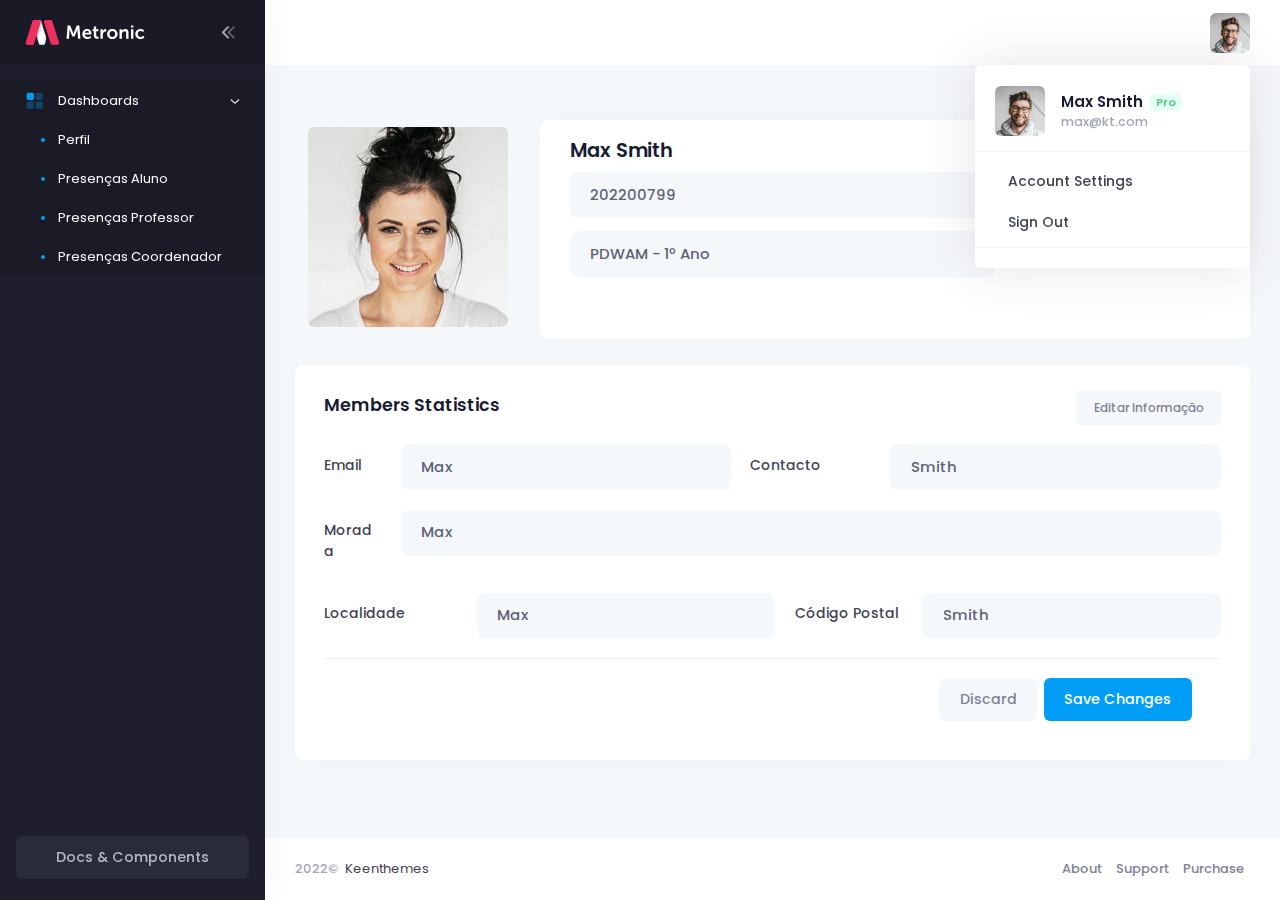
==== Projecto.IoT.Presencas/index.html @ 6f011433 "xpto" ====
<!DOCTYPE html>
<html lang="en">
<!--begin::Head-->
<head>
    <base href="">
    <title>Perfil Utilizador</title>
    <meta charset="utf-8" />
    <link rel="canonical" href="https://preview.keenthemes.com/metronic8" />
    <link rel="shortcut icon" href="assets/media/logos/favicon.ico" />
    <!--begin::Fonts-->
    <link rel="stylesheet" href="https://fonts.googleapis.com/css?family=Poppins:300,400,500,600,700" />
    <!--end::Fonts-->
    <!--begin::Page Vendor Stylesheets(used by this page)-->
    <link href="assets/plugins/custom/fullcalendar/fullcalendar.bundle.css" rel="stylesheet" type="text/css" />
    <link href="assets/plugins/custom/datatables/datatables.bundle.css" rel="stylesheet" type="text/css" />
    <!--end::Page Vendor Stylesheets-->
    <!--begin::Global Stylesheets Bundle(used by all pages)-->
    <link href="assets/plugins/global/plugins.bundle.css" rel="stylesheet" type="text/css" />
    <link href="assets/css/style.bundle.css" rel="stylesheet" type="text/css" />
    <!--end::Global Stylesheets Bundle-->
</head>
<!--end::Head-->
<!--begin::Body-->
<body id="kt_body" class="header-fixed header-tablet-and-mobile-fixed toolbar-enabled toolbar-fixed aside-enabled aside-fixed" style="--kt-toolbar-height:55px;--kt-toolbar-height-tablet-and-mobile:55px">
    <!--begin::Main-->
    <!--begin::Root-->
    <div class="d-flex flex-column flex-root">
        <!--begin::Page-->
        <div class="page d-flex flex-row flex-column-fluid">
            <!--begin::Aside-->
            <div id="kt_aside" class="aside aside-dark aside-hoverable" data-kt-drawer="true" data-kt-drawer-name="aside" data-kt-drawer-activate="{default: true, lg: false}" data-kt-drawer-overlay="true" data-kt-drawer-width="{default:'200px', '300px': '250px'}" data-kt-drawer-direction="start" data-kt-drawer-toggle="#kt_aside_mobile_toggle">
                <!--begin::Brand-->
                <div class="aside-logo flex-column-auto" id="kt_aside_logo">
                    <!--begin::Logo-->
                    <a href="../../demo1/dist/index.html">
                        <img alt="Logo" src="assets/media/logos/logo-1-dark.svg" class="h-25px logo" />
                    </a>
                    <!--end::Logo-->
                    <!--begin::Aside toggler-->
                    <div id="kt_aside_toggle" class="btn btn-icon w-auto px-0 btn-active-color-primary aside-toggle" data-kt-toggle="true" data-kt-toggle-state="active" data-kt-toggle-target="body" data-kt-toggle-name="aside-minimize">
                        <!--begin::Svg Icon | path: icons/duotune/arrows/arr079.svg-->
                        <span class="svg-icon svg-icon-1 rotate-180">
                            <svg xmlns="http://www.w3.org/2000/svg" width="24" height="24" viewBox="0 0 24 24" fill="none">
                                <path opacity="0.5" d="M14.2657 11.4343L18.45 7.25C18.8642 6.83579 18.8642 6.16421 18.45 5.75C18.0358 5.33579 17.3642 5.33579 16.95 5.75L11.4071 11.2929C11.0166 11.6834 11.0166 12.3166 11.4071 12.7071L16.95 18.25C17.3642 18.6642 18.0358 18.6642 18.45 18.25C18.8642 17.8358 18.8642 17.1642 18.45 16.75L14.2657 12.5657C13.9533 12.2533 13.9533 11.7467 14.2657 11.4343Z" fill="currentColor" />
                                <path d="M8.2657 11.4343L12.45 7.25C12.8642 6.83579 12.8642 6.16421 12.45 5.75C12.0358 5.33579 11.3642 5.33579 10.95 5.75L5.40712 11.2929C5.01659 11.6834 5.01659 12.3166 5.40712 12.7071L10.95 18.25C11.3642 18.6642 12.0358 18.6642 12.45 18.25C12.8642 17.8358 12.8642 17.1642 12.45 16.75L8.2657 12.5657C7.95328 12.2533 7.95328 11.7467 8.2657 11.4343Z" fill="currentColor" />
                            </svg>
                        </span>
                        <!--end::Svg Icon-->
                    </div>
                    <!--end::Aside toggler-->
                </div>
                <!--end::Brand-->
                <!--begin::Aside menu-->
                <div class="aside-menu flex-column-fluid">
                    <!--begin::Aside Menu-->
                    <div class="hover-scroll-overlay-y my-5 my-lg-5" id="kt_aside_menu_wrapper" data-kt-scroll="true" data-kt-scroll-activate="{default: false, lg: true}" data-kt-scroll-height="auto" data-kt-scroll-dependencies="#kt_aside_logo, #kt_aside_footer" data-kt-scroll-wrappers="#kt_aside_menu" data-kt-scroll-offset="0">
                        <!--begin::Menu-->
                        <div class="menu menu-column menu-title-gray-800 menu-state-title-primary menu-state-icon-primary menu-state-bullet-primary menu-arrow-gray-500" id="#kt_aside_menu" data-kt-menu="true" data-kt-menu-expand="false">
                            <div data-kt-menu-trigger="click" class="menu-item here show menu-accordion">
                                <span class="menu-link">
                                    <span class="menu-icon">
                                        <!--begin::Svg Icon | path: icons/duotune/general/gen025.svg-->
                                        <span class="svg-icon svg-icon-2">
                                            <svg xmlns="http://www.w3.org/2000/svg" width="24" height="24" viewBox="0 0 24 24" fill="none">
                                                <rect x="2" y="2" width="9" height="9" rx="2" fill="currentColor" />
                                                <rect opacity="0.3" x="13" y="2" width="9" height="9" rx="2" fill="currentColor" />
                                                <rect opacity="0.3" x="13" y="13" width="9" height="9" rx="2" fill="currentColor" />
                                                <rect opacity="0.3" x="2" y="13" width="9" height="9" rx="2" fill="currentColor" />
                                            </svg>
                                        </span>
                                        <!--end::Svg Icon-->
                                    </span>
                                    <span class="menu-title">Dashboards</span>
                                    <span class="menu-arrow"></span>
                                </span>
                                <div class="menu-sub menu-sub-accordion menu-active-bg">
                                    <div class="menu-item">
                                        <a class="menu-link active" href="index.html">
                                            <span class="menu-bullet">
                                                <span class="bullet bullet-dot"></span>
                                            </span>
                                            <span class="menu-title">Perfil</span>
                                        </a>
                                    </div>
                                    <div class="menu-item">
                                        <a class="menu-link active" href="Registos.Aluno.html">
                                            <span class="menu-bullet">
                                                <span class="bullet bullet-dot"></span>
                                            </span>
                                            <span class="menu-title">Presenças Aluno</span>
                                        </a>
                                    </div>
                                    <div class="menu-item">
                                        <a class="menu-link active" href="Registos.Professor.html">
                                            <span class="menu-bullet">
                                                <span class="bullet bullet-dot"></span>
                                            </span>
                                            <span class="menu-title">Presenças Professor</span>
                                        </a>
                                    </div>
                                    <div class="menu-item">
                                        <a class="menu-link active" href="Registos.Coordenador.html">
                                            <span class="menu-bullet">
                                                <span class="bullet bullet-dot"></span>
                                            </span>
                                            <span class="menu-title">Presenças Coordenador</span>
                                        </a>
                                    </div>
                                </div>
                            </div>
                        </div>
                        <!--end::Menu-->
                    </div>
                    <!--end::Aside Menu-->
                </div>
                <!--end::Aside menu-->
                <!--begin::Footer-->
                <div class="aside-footer flex-column-auto pt-5 pb-7 px-5" id="kt_aside_footer">
                    <a href="../../demo1/dist/documentation/getting-started.html" class="btn btn-custom btn-primary w-100" data-bs-toggle="tooltip" data-bs-trigger="hover" data-bs-dismiss-="click" title="200+ in-house components and 3rd-party plugins">
                        <span class="btn-label">Docs &amp; Components</span>
                        <!--begin::Svg Icon | path: icons/duotune/general/gen005.svg-->
                        <span class="svg-icon btn-icon svg-icon-2">
                            <svg xmlns="http://www.w3.org/2000/svg" width="24" height="24" viewBox="0 0 24 24" fill="none">
                                <path opacity="0.3" d="M19 22H5C4.4 22 4 21.6 4 21V3C4 2.4 4.4 2 5 2H14L20 8V21C20 21.6 19.6 22 19 22ZM12.5 18C12.5 17.4 12.6 17.5 12 17.5H8.5C7.9 17.5 8 17.4 8 18C8 18.6 7.9 18.5 8.5 18.5L12 18C12.6 18 12.5 18.6 12.5 18ZM16.5 13C16.5 12.4 16.6 12.5 16 12.5H8.5C7.9 12.5 8 12.4 8 13C8 13.6 7.9 13.5 8.5 13.5H15.5C16.1 13.5 16.5 13.6 16.5 13ZM12.5 8C12.5 7.4 12.6 7.5 12 7.5H8C7.4 7.5 7.5 7.4 7.5 8C7.5 8.6 7.4 8.5 8 8.5H12C12.6 8.5 12.5 8.6 12.5 8Z" fill="currentColor" />
                                <rect x="7" y="17" width="6" height="2" rx="1" fill="currentColor" />
                                <rect x="7" y="12" width="10" height="2" rx="1" fill="currentColor" />
                                <rect x="7" y="7" width="6" height="2" rx="1" fill="currentColor" />
                                <path d="M15 8H20L14 2V7C14 7.6 14.4 8 15 8Z" fill="currentColor" />
                            </svg>
                        </span>
                        <!--end::Svg Icon-->
                    </a>
                </div>
                <!--end::Footer-->
            </div>
            <!--end::Aside-->
            <!--begin::Wrapper-->
            <div class="wrapper d-flex flex-column flex-row-fluid" id="kt_wrapper">
                <!--begin::Header-->
                <div id="kt_header" style="" class="header align-items-stretch">
                    <!--begin::Container-->
                    <div class="container-fluid d-flex align-items-stretch justify-content-between">
                        <!--begin::Aside mobile toggle-->
                        <div class="d-flex align-items-center d-lg-none ms-n2 me-2" title="Show aside menu">
                            <div class="btn btn-icon btn-active-light-primary w-30px h-30px w-md-40px h-md-40px" id="kt_aside_mobile_toggle">
                                <!--begin::Svg Icon | path: icons/duotune/abstract/abs015.svg-->
                                <span class="svg-icon svg-icon-1">
                                    <svg xmlns="http://www.w3.org/2000/svg" width="24" height="24" viewBox="0 0 24 24" fill="none">
                                        <path d="M21 7H3C2.4 7 2 6.6 2 6V4C2 3.4 2.4 3 3 3H21C21.6 3 22 3.4 22 4V6C22 6.6 21.6 7 21 7Z" fill="currentColor"></path>
                                        <path opacity="0.3" d="M21 14H3C2.4 14 2 13.6 2 13V11C2 10.4 2.4 10 3 10H21C21.6 10 22 10.4 22 11V13C22 13.6 21.6 14 21 14ZM22 20V18C22 17.4 21.6 17 21 17H3C2.4 17 2 17.4 2 18V20C2 20.6 2.4 21 3 21H21C21.6 21 22 20.6 22 20Z" fill="currentColor"></path>
                                    </svg>
                                </span>
                                <!--end::Svg Icon-->
                            </div>
                        </div>
                        <!--end::Aside mobile toggle-->
                        <!--begin::Mobile logo-->
                        <div class="d-flex align-items-center flex-grow-1 flex-lg-grow-0">
                            <a href="../../demo1/dist/index.html" class="d-lg-none">
                                <img alt="Logo" src="assets/media/logos/logo-2.svg" class="h-30px">
                            </a>
                        </div>
                        <!--end::Mobile logo-->
                        <!--begin::Wrapper-->
                        <div class="d-flex align-items-stretch justify-content-between flex-lg-grow-1">
                            <!--begin::Navbar-->
                            <div class="d-flex align-items-stretch" id="kt_header_nav">
                                <!--begin::Menu wrapper-->
                                <!--end::Menu wrapper-->
                            </div>
                            <!--end::Navbar-->
                            <!--begin::Toolbar wrapper-->
                            <div class="d-flex align-items-stretch flex-shrink-0">
                                <!--begin::User menu-->
                                <div class="d-flex align-items-center ms-1 ms-lg-3" id="kt_header_user_menu_toggle">
                                    <!--begin::Menu wrapper-->
                                    <div class="cursor-pointer symbol symbol-30px symbol-md-40px show menu-dropdown" data-kt-menu-trigger="click" data-kt-menu-attach="parent" data-kt-menu-placement="bottom-end">
                                        <img src="assets/media/avatars/300-1.jpg" alt="user">
                                    </div>
                                    <!--begin::User account menu-->
                                    <div class="menu menu-sub menu-sub-dropdown menu-column menu-rounded menu-gray-800 menu-state-bg menu-state-primary fw-bold py-4 fs-6 w-275px show" data-kt-menu="true" style="z-index: 105; position: fixed; inset: 0px 0px auto auto; margin: 0px; transform: translate3d(-30px, 65px, 0px);" data-popper-placement="bottom-end">
                                        <!--begin::Menu item-->
                                        <div class="menu-item px-3">
                                            <div class="menu-content d-flex align-items-center px-3">
                                                <!--begin::Avatar-->
                                                <div class="symbol symbol-50px me-5">
                                                    <img alt="Logo" src="assets/media/avatars/300-1.jpg">
                                                </div>
                                                <!--end::Avatar-->
                                                <!--begin::Username-->
                                                <div class="d-flex flex-column">
                                                    <div class="fw-bolder d-flex align-items-center fs-5">
                                                        Max Smith
                                                        <span class="badge badge-light-success fw-bolder fs-8 px-2 py-1 ms-2">Pro</span>
                                                    </div>
                                                    <a href="#" class="fw-bold text-muted text-hover-primary fs-7">max@kt.com</a>
                                                </div>
                                                <!--end::Username-->
                                            </div>
                                        </div>
                                        <!--end::Menu item-->
                                        <!--begin::Menu separator-->
                                        <div class="separator my-2"></div>
                                        <!--end::Menu separator-->
                                        <!--begin::Menu item-->
                                        <div class="menu-item px-5 my-1">
                                            <a href="../../demo1/dist/account/settings.html" class="menu-link px-5">Account Settings</a>
                                        </div>
                                        <!--end::Menu item-->
                                        <!--begin::Menu item-->
                                        <div class="menu-item px-5">
                                            <a href="../../demo1/dist/authentication/flows/basic/sign-in.html" class="menu-link px-5">Sign Out</a>
                                        </div>
                                        <!--end::Menu item-->
                                        <!--begin::Menu separator-->
                                        <div class="separator my-2"></div>
                                        <!--end::Menu separator-->
                                    </div>
                                    <!--end::User account menu-->
                                    <!--end::Menu wrapper-->
                                </div>
                                <!--end::User menu-->
                                <!--begin::Header menu toggle-->
                                <div class="d-flex align-items-center d-lg-none ms-2 me-n3" title="Show header menu">
                                    <div class="btn btn-icon btn-active-light-primary w-30px h-30px w-md-40px h-md-40px" id="kt_header_menu_mobile_toggle">
                                        <!--begin::Svg Icon | path: icons/duotune/text/txt001.svg-->
                                        <span class="svg-icon svg-icon-1">
                                            <svg xmlns="http://www.w3.org/2000/svg" width="24" height="24" viewBox="0 0 24 24" fill="none">
                                                <path d="M13 11H3C2.4 11 2 10.6 2 10V9C2 8.4 2.4 8 3 8H13C13.6 8 14 8.4 14 9V10C14 10.6 13.6 11 13 11ZM22 5V4C22 3.4 21.6 3 21 3H3C2.4 3 2 3.4 2 4V5C2 5.6 2.4 6 3 6H21C21.6 6 22 5.6 22 5Z" fill="currentColor"></path>
                                                <path opacity="0.3" d="M21 16H3C2.4 16 2 15.6 2 15V14C2 13.4 2.4 13 3 13H21C21.6 13 22 13.4 22 14V15C22 15.6 21.6 16 21 16ZM14 20V19C14 18.4 13.6 18 13 18H3C2.4 18 2 18.4 2 19V20C2 20.6 2.4 21 3 21H13C13.6 21 14 20.6 14 20Z" fill="currentColor"></path>
                                            </svg>
                                        </span>
                                        <!--end::Svg Icon-->
                                    </div>
                                </div>
                                <!--end::Header menu toggle-->
                            </div>
                            <!--end::Toolbar wrapper-->
                        </div>
                        <!--end::Wrapper-->
                    </div>
                    <!--end::Container-->
                </div>
                <!--end::Header-->
                <!--begin::Content-->
                <div class="d-flex flex-column flex-column-fluid" id="kt_content">
                    <!--begin::Post-->
                    <div class="post d-flex flex-column-fluid" id="kt_post">
                        <!--begin::Container-->
                        <div id="kt_content_container" class="container-xxl">
                            <!--begin::Row-->
                            <div class="row gy-5 g-xl-8">
                                <!--begin::Col-->
                                <div class="col-xl-3">
                                    <!--begin::List Widget 2-->
                                    <!--begin::Body-->
                                    <div class="card-body pt-2">
                                        <!--begin::Item-->
                                        <div class="d-flex align-items-center mb-7">
                                            <!--begin::Avatar-->
                                            <div class="symbol symbol-50px me-5">
                                                <img style="width: 200px; height: 200px" src="assets/media/avatars/300-6.jpg" class="" alt="" />
                                            </div>
                                            <!--end::Avatar-->
                                        </div>
                                        <!--end::Item-->
                                    </div>
                                    <!--end::Body-->
                                    <!--end::List Widget 2-->
                                </div>
                                <!--end::Col-->
                                <!--begin::Col-->
                                <div class="col-xl-9">
                                    <!--begin::List Widget 4-->
                                    <div class="card card-xl-stretch mb-5 mb-xl-8">
                                        <!--begin::Body-->
                                        <div class="card-body pt-5">
                                            <!--begin::Item-->
                                            <div class="d-flex align-items-sm-center mb-7">
                                                <!--begin::Section-->
                                                <div class="d-flex align-items-center flex-row-fluid flex-wrap">
                                                    <div class="flex-grow-1 me-2">
                                                        <div class="d-flex align-items-center mb-2">
                                                            <a href="#" class="text-gray-900 text-hover-primary fs-2 fw-bolder me-1">Max Smith</a>
                                                        </div>
                                                        <div class="d-flex flex-wrap fw-bold fs-6 mb-4 pe-2">
                                                            <div class="col-lg-8 fv-row">
                                                                <input type="text" name="website" class="form-control form-control-lg form-control-solid" placeholder="Company website" value="202200799">
                                                            </div>
                                                        </div>
                                                        <div class="d-flex flex-wrap fw-bold fs-6 mb-4 pe-2">
                                                            <div class="col-lg-8 fv-row">
                                                                <input type="text" name="website" class="form-control form-control-lg form-control-solid" placeholder="Company website" value="PDWAM - 1º Ano">
                                                            </div>
                                                        </div>
                                                    </div>
                                                </div>
                                                <!--end::Section-->
                                            </div>
                                            <!--end::Item-->
                                        </div>
                                        <!--end::Body-->
                                    </div>
                                    <!--end::List Widget 4-->
                                </div>
                                <!--end::Col-->
                            </div>
                            <!--end::Row-->
                            <!--begin::Row-->
                            <div class="row gy-5 g-xl-12">
                                <!--begin::Col-->
                                <div class="col-xl-12">
                                    <!--begin::Tables Widget 9-->
                                    <div class="card card-xl-stretch mb-5 mb-xl-8">
                                        <!--begin::Header-->
                                        <div class="card-header border-0 pt-5">
                                            <h3 class="card-title align-items-start flex-column">
                                                <span class="card-label fw-bolder fs-3 mb-1">Members Statistics</span>
                                            </h3>
                                            <div class="card-toolbar" data-bs-toggle="tooltip" data-bs-placement="top" data-bs-trigger="hover" title="Click to add a user">
                                                <a href="#" class="btn btn-sm btn-light btn-active-primary" data-bs-toggle="modal" data-bs-target="#kt_modal_invite_friends">
                                                    Editar Informação
                                                </a>
                                            </div>
                                        </div>
                                        <!--end::Header-->
                                        <!--begin::Body-->
                                        <div class="card-body py-3">
                                            <!--begin::Table container-->
                                            <form class="forms-sample">
                                                <div class="row mb-6">
                                                    <!--begin::Label-->
                                                    <label class="col-lg-1 col-form-label fw-bold fs-6">Email</label>
                                                    <!--end::Label-->
                                                    <!--begin::Col-->
                                                    <div class="col-lg-11">
                                                        <!--begin::Row-->
                                                        <div class="row">
                                                            <!--begin::Col-->
                                                            <div class="col-lg-5 fv-row fv-plugins-icon-container">
                                                                <input type="text" name="fname" class="form-control form-control-lg form-control-solid mb-3 mb-lg-0" placeholder="First name" value="Max">
                                                            </div>
                                                            <!--end::Col-->
                                                            <!--begin::Label-->
                                                            <label class="col-lg-2 col-form-label fw-bold fs-6">Contacto</label>
                                                            <!--end::Label-->
                                                            <!--begin::Col-->
                                                            <div class="col-lg-5 fv-row fv-plugins-icon-container">
                                                                <input type="text" name="lname" class="form-control form-control-lg form-control-solid" placeholder="Last name" value="Smith">
                                                            </div>
                                                            <!--end::Col-->
                                                        </div>
                                                        <!--end::Row-->
                                                    </div>
                                                    <!--end::Col-->
                                                </div>
                                                <div class="row mb-6">
                                                    <!--begin::Label-->
                                                    <label class="col-lg-1 col-form-label fw-bold fs-6">Morada</label>
                                                    <!--end::Label-->
                                                    <!--begin::Col-->
                                                    <div class="col-lg-11 fv-row fv-plugins-icon-container">
                                                        <input type="text" name="fname" class="form-control form-control-lg form-control-solid mb-3 mb-lg-0" placeholder="First name" value="Max">
                                                    </div>
                                                    <!--end::Col-->
                                                </div>
                                                <!--end::Row-->
                                                <div class="row mb-6">
                                                    <!--begin::Label-->
                                                    <label class="col-lg-2 col-form-label fw-bold fs-6">Localidade</label>
                                                    <!--end::Label-->
                                                    <!--begin::Col-->
                                                    <div class="col-lg-10">
                                                        <!--begin::Row-->
                                                        <div class="row">
                                                            <!--begin::Col-->
                                                            <div class="col-lg-5 fv-row fv-plugins-icon-container">
                                                                <input type="text" name="fname" class="form-control form-control-lg form-control-solid mb-3 mb-lg-0" placeholder="First name" value="Max">
                                                            </div>
                                                            <!--end::Col-->
                                                            <!--begin::Label-->
                                                            <label class="col-lg-2 col-form-label fw-bold fs-6">Código Postal</label>
                                                            <!--end::Label-->
                                                            <!--begin::Col-->
                                                            <div class="col-lg-5 fv-row fv-plugins-icon-container">
                                                                <input type="text" name="lname" class="form-control form-control-lg form-control-solid" placeholder="Last name" value="Smith">
                                                            </div>
                                                            <!--end::Col-->
                                                        </div>
                                                        <!--end::Row-->
                                                    </div>
                                                    <!--end::Col-->
                                                </div>
                                                <div class="card-footer d-flex justify-content-end py-6 px-9">
                                                    <button type="reset" class="btn btn-light btn-active-light-primary me-2">Discard</button>
                                                    <button type="submit" class="btn btn-primary" id="kt_account_profile_details_submit">Save Changes</button>
                                                </div>
                                            </form>
                                            <!--end::Table container-->
                                        </div>
                                        <!--begin::Body-->
                                    </div>
                                    <!--end::Tables Widget 9-->
                                </div>
                                <!--end::Col-->
                            </div>
                            <!--end::Row-->
                        </div>
                        <!--end::Container-->
                    </div>
                    <!--end::Post-->
                </div>
                <!--end::Content-->
                <!--begin::Footer-->
                <div class="footer py-4 d-flex flex-lg-column" id="kt_footer">
                    <!--begin::Container-->
                    <div class="container-fluid d-flex flex-column flex-md-row align-items-center justify-content-between">
                        <!--begin::Copyright-->
                        <div class="text-dark order-2 order-md-1">
                            <span class="text-muted fw-bold me-1">2022©</span>
                            <a href="https://keenthemes.com" target="_blank" class="text-gray-800 text-hover-primary">Keenthemes</a>
                        </div>
                        <!--end::Copyright-->
                        <!--begin::Menu-->
                        <ul class="menu menu-gray-600 menu-hover-primary fw-bold order-1">
                            <li class="menu-item">
                                <a href="https://keenthemes.com" target="_blank" class="menu-link px-2">About</a>
                            </li>
                            <li class="menu-item">
                                <a href="https://devs.keenthemes.com" target="_blank" class="menu-link px-2">Support</a>
                            </li>
                            <li class="menu-item">
                                <a href="https://1.envato.market/EA4JP" target="_blank" class="menu-link px-2">Purchase</a>
                            </li>
                        </ul>
                        <!--end::Menu-->
                    </div>
                    <!--end::Container-->
                </div>
                <!--end::Footer-->
            </div>
            <!--end::Wrapper-->
        </div>
        <!--end::Page-->
    </div>
    <!--end::Root-->
    <!--end::Main-->
    <!--begin::Scrolltop-->
    <div id="kt_scrolltop" class="scrolltop" data-kt-scrolltop="true">
        <!--begin::Svg Icon | path: icons/duotune/arrows/arr066.svg-->
        <span class="svg-icon">
            <svg xmlns="http://www.w3.org/2000/svg" width="24" height="24" viewBox="0 0 24 24" fill="none">
                <rect opacity="0.5" x="13" y="6" width="13" height="2" rx="1" transform="rotate(90 13 6)" fill="currentColor" />
                <path d="M12.5657 8.56569L16.75 12.75C17.1642 13.1642 17.8358 13.1642 18.25 12.75C18.6642 12.3358 18.6642 11.6642 18.25 11.25L12.7071 5.70711C12.3166 5.31658 11.6834 5.31658 11.2929 5.70711L5.75 11.25C5.33579 11.6642 5.33579 12.3358 5.75 12.75C6.16421 13.1642 6.83579 13.1642 7.25 12.75L11.4343 8.56569C11.7467 8.25327 12.2533 8.25327 12.5657 8.56569Z" fill="currentColor" />
            </svg>
        </span>
        <!--end::Svg Icon-->
    </div>
    <!--end::Scrolltop-->
    <!--begin::Javascript-->
    <script>var hostUrl = "assets/";</script>
    <!--begin::Global Javascript Bundle(used by all pages)-->
    <script src="assets/plugins/global/plugins.bundle.js"></script>
    <script src="assets/js/scripts.bundle.js"></script>
    <!--end::Global Javascript Bundle-->
    <!--begin::Page Vendors Javascript(used by this page)-->
    <script src="assets/plugins/custom/fullcalendar/fullcalendar.bundle.js"></script>
    <script src="assets/plugins/custom/datatables/datatables.bundle.js"></script>
    <!--end::Page Vendors Javascript-->
    <!--begin::Page Custom Javascript(used by this page)-->
    <script src="assets/js/widgets.bundle.js"></script>
    <script src="assets/js/custom/widgets.js"></script>
    <script src="assets/js/custom/apps/chat/chat.js"></script>
    <script src="assets/js/custom/utilities/modals/upgrade-plan.js"></script>
    <script src="assets/js/custom/utilities/modals/create-app.js"></script>
    <script src="assets/js/custom/utilities/modals/users-search.js"></script>
    <!--end::Page Custom Javascript-->
    <!--end::Javascript-->
</body>
<!--end::Body-->
</html>
---- Projecto.IoT.Presencas/assets/plugins/custom/fullcalendar/fullcalendar.bundle.css ----
@charset "UTF-8";.fc-icon,.fc-unselectable{-moz-user-select:none;-ms-user-select:none}.fc .fc-button,.fc-icon{text-transform:none;font-weight:400}.fc-not-allowed,.fc-not-allowed .fc-event{cursor:not-allowed}.fc .fc-button:not(:disabled),.fc a[data-navlink],.fc-event.fc-event-draggable,.fc-event[href]{cursor:pointer}.fc-unselectable{-webkit-user-select:none;user-select:none;-webkit-touch-callout:none;-webkit-tap-highlight-color:transparent}.fc{display:flex;flex-direction:column;font-size:1em}.fc .fc-button,.fc-icon{display:inline-block;text-align:center}.fc,.fc *,.fc :after,.fc :before{box-sizing:border-box}.fc table{border-collapse:collapse;border-spacing:0;font-size:1em}.fc th{text-align:center}.fc td,.fc th{vertical-align:top;padding:0}.fc .fc-button,.fc .fc-button .fc-icon,.fc .fc-button-group,.fc .fc-timegrid-slot-label{vertical-align:middle}.fc a[data-navlink]:hover{text-decoration:underline}.fc .fc-button:hover,.fc .fc-list-event-title a,a.fc-event,a.fc-event:hover{text-decoration:none}.fc-direction-ltr{direction:ltr;text-align:left}.fc-direction-rtl{direction:rtl;text-align:right}.fc-theme-standard td,.fc-theme-standard th{border:1px solid #ddd;border:1px solid var(--fc-border-color,#ddd)}.fc-liquid-hack td,.fc-liquid-hack th{position:relative}@font-face{font-family:fcicons;src:url("[data-uri]") format("truetype");font-weight:400;font-style:normal}.fc-icon{width:1em;height:1em;-webkit-user-select:none;user-select:none;font-family:fcicons!important;speak:none;font-style:normal;font-variant:normal;line-height:1;-webkit-font-smoothing:antialiased;-moz-osx-font-smoothing:grayscale}.fc-icon-chevron-left:before{content:"\e900"}.fc-icon-chevron-right:before{content:"\e901"}.fc-icon-chevrons-left:before{content:"\e902"}.fc-icon-chevrons-right:before{content:"\e903"}.fc-icon-minus-square:before{content:"\e904"}.fc-icon-plus-square:before{content:"\e905"}.fc-icon-x:before{content:"\e906"}.fc .fc-button{overflow:visible;text-transform:none;margin:0;font-family:inherit}.fc .fc-button::-moz-focus-inner{padding:0;border-style:none}.fc .fc-button{-webkit-appearance:button;-webkit-user-select:none;-moz-user-select:none;-ms-user-select:none;user-select:none;background-color:transparent;border:1px solid transparent;padding:.4em .65em;font-size:1em;line-height:1.5;border-radius:.25em}.fc .fc-button:focus{outline:0;box-shadow:0 0 0 .2rem rgba(44,62,80,.25)}.fc .fc-button-primary:focus,.fc .fc-button-primary:not(:disabled).fc-button-active:focus,.fc .fc-button-primary:not(:disabled):active:focus{box-shadow:0 0 0 .2rem rgba(76,91,106,.5)}.fc .fc-button:disabled{opacity:.65}.fc .fc-button-primary{color:#fff;color:var(--fc-button-text-color,#fff);background-color:#2c3e50;background-color:var(--fc-button-bg-color,#2c3e50);border-color:#2c3e50;border-color:var(--fc-button-border-color,#2c3e50)}.fc .fc-button-primary:hover{color:#fff;color:var(--fc-button-text-color,#fff);background-color:#1e2b37;background-color:var(--fc-button-hover-bg-color,#1e2b37);border-color:#1a252f;border-color:var(--fc-button-hover-border-color,#1a252f)}.fc .fc-button-primary:disabled{color:#fff;color:var(--fc-button-text-color,#fff);background-color:#2c3e50;background-color:var(--fc-button-bg-color,#2c3e50);border-color:#2c3e50;border-color:var(--fc-button-border-color,#2c3e50)}.fc .fc-button-primary:not(:disabled).fc-button-active,.fc .fc-button-primary:not(:disabled):active{color:#fff;color:var(--fc-button-text-color,#fff);background-color:#1a252f;background-color:var(--fc-button-active-bg-color,#1a252f);border-color:#151e27;border-color:var(--fc-button-active-border-color,#151e27)}.fc .fc-button .fc-icon{font-size:1.5em}.fc .fc-button-group{position:relative;display:inline-flex}.fc .fc-button-group>.fc-button{position:relative;flex:1 1 auto}.fc .fc-button-group>.fc-button.fc-button-active,.fc .fc-button-group>.fc-button:active,.fc .fc-button-group>.fc-button:focus,.fc .fc-button-group>.fc-button:hover{z-index:1}.fc-direction-ltr .fc-button-group>.fc-button:not(:first-child){margin-left:-1px;border-top-left-radius:0;border-bottom-left-radius:0}.fc-direction-ltr .fc-button-group>.fc-button:not(:last-child){border-top-right-radius:0;border-bottom-right-radius:0}.fc-direction-rtl .fc-button-group>.fc-button:not(:first-child){margin-right:-1px;border-top-right-radius:0;border-bottom-right-radius:0}.fc-direction-rtl .fc-button-group>.fc-button:not(:last-child){border-top-left-radius:0;border-bottom-left-radius:0}.fc .fc-toolbar{display:flex;justify-content:space-between;align-items:center}.fc .fc-toolbar.fc-header-toolbar{margin-bottom:1.5em}.fc .fc-toolbar.fc-footer-toolbar{margin-top:1.5em}.fc .fc-toolbar-title{font-size:1.75em;margin:0}.fc-direction-ltr .fc-toolbar>*>:not(:first-child){margin-left:.75em}.fc-direction-rtl .fc-toolbar>*>:not(:first-child){margin-right:.75em}.fc-direction-rtl .fc-toolbar-ltr{flex-direction:row-reverse}.fc .fc-scroller{-webkit-overflow-scrolling:touch;position:relative}.fc .fc-scroller-liquid{height:100%}.fc .fc-scroller-liquid-absolute{position:absolute;top:0;right:0;left:0;bottom:0}.fc .fc-scroller-harness{position:relative;overflow:hidden;direction:ltr}.fc .fc-scroller-harness-liquid{height:100%}.fc-direction-rtl .fc-scroller-harness>.fc-scroller{direction:rtl}.fc-theme-standard .fc-scrollgrid{border:1px solid #ddd;border:1px solid var(--fc-border-color,#ddd)}.fc .fc-scrollgrid,.fc .fc-scrollgrid-section-footer>*,.fc .fc-scrollgrid-section-header>*{border-bottom-width:0}.fc .fc-scrollgrid,.fc .fc-scrollgrid table{width:100%;table-layout:fixed}.fc .fc-scrollgrid table{border-top-style:hidden;border-left-style:hidden;border-right-style:hidden}.fc .fc-scrollgrid{border-collapse:separate;border-right-width:0}.fc .fc-scrollgrid-liquid{height:100%}.fc .fc-scrollgrid-section,.fc .fc-scrollgrid-section table,.fc .fc-scrollgrid-section>td{height:1px}.fc .fc-scrollgrid-section-liquid>td{height:100%}.fc .fc-scrollgrid-section>*{border-top-width:0;border-left-width:0}.fc .fc-scrollgrid-section-body table,.fc .fc-scrollgrid-section-footer table{border-bottom-style:hidden}.fc .fc-scrollgrid-section-sticky>*{background:var(--fc-page-bg-color,#fff);position:sticky;z-index:3}.fc .fc-scrollgrid-section-header.fc-scrollgrid-section-sticky>*{top:0}.fc .fc-scrollgrid-section-footer.fc-scrollgrid-section-sticky>*{bottom:0}.fc .fc-scrollgrid-sticky-shim{height:1px;margin-bottom:-1px}.fc-sticky{position:sticky}.fc .fc-view-harness{flex-grow:1;position:relative}.fc .fc-bg-event,.fc .fc-highlight,.fc .fc-non-business,.fc .fc-view-harness-active>.fc-view{position:absolute;top:0;left:0;right:0;bottom:0}.fc .fc-col-header-cell-cushion{display:inline-block;padding:2px 4px}.fc .fc-non-business{background:rgba(215,215,215,.3);background:var(--fc-non-business-color,rgba(215,215,215,.3))}.fc .fc-bg-event{background:var(--fc-bg-event-color,#8fdf82);opacity:.3;opacity:var(--fc-bg-event-opacity,.3)}.fc .fc-bg-event .fc-event-title{margin:.5em;font-size:.85em;font-size:var(--fc-small-font-size,.85em);font-style:italic}.fc .fc-highlight{background:rgba(188,232,241,.3);background:var(--fc-highlight-color,rgba(188,232,241,.3))}.fc .fc-cell-shaded,.fc .fc-day-disabled{background:rgba(208,208,208,.3);background:var(--fc-neutral-bg-color,rgba(208,208,208,.3))}.fc-event .fc-event-main{position:relative;z-index:2}.fc-event-dragging:not(.fc-event-selected){opacity:.75}.fc-event-dragging.fc-event-selected{box-shadow:0 2px 7px rgba(0,0,0,.3)}.fc-event .fc-event-resizer{display:none;position:absolute;z-index:4}.fc-event-selected .fc-event-resizer,.fc-event:hover .fc-event-resizer,.fc-h-event,.fc-v-event{display:block}.fc-event-selected .fc-event-resizer{border-radius:4px;border-radius:calc(var(--fc-event-resizer-dot-total-width,8px)/ 2);border-width:1px;border-width:var(--fc-event-resizer-dot-border-width,1px);width:8px;width:var(--fc-event-resizer-dot-total-width,8px);height:8px;height:var(--fc-event-resizer-dot-total-width,8px);border-style:solid;border-color:inherit;background:var(--fc-page-bg-color,#fff)}.fc-event-selected .fc-event-resizer:before{content:"";position:absolute;top:-20px;left:-20px;right:-20px;bottom:-20px}.fc-event-selected,.fc-event:focus{box-shadow:0 2px 5px rgba(0,0,0,.2)}.fc-event-selected:before,.fc-event:focus:before{content:"";position:absolute;z-index:3;top:0;left:0;right:0;bottom:0}.fc-event-selected:after,.fc-event:focus:after{content:"";background:rgba(0,0,0,.25);background:var(--fc-event-selected-overlay-color,rgba(0,0,0,.25));position:absolute;z-index:1;top:-1px;left:-1px;right:-1px;bottom:-1px}.fc-h-event{border:1px solid #3788d8;border:1px solid var(--fc-event-border-color,#3788d8);background-color:#3788d8;background-color:var(--fc-event-bg-color,#3788d8)}.fc-h-event .fc-event-main{color:#fff;color:var(--fc-event-text-color,#fff)}.fc-h-event .fc-event-main-frame{display:flex}.fc-h-event .fc-event-time{max-width:100%;overflow:hidden}.fc-h-event .fc-event-title-container{flex-grow:1;flex-shrink:1;min-width:0}.fc-h-event .fc-event-title{display:inline-block;vertical-align:top;left:0;right:0;max-width:100%;overflow:hidden}.fc-h-event.fc-event-selected:before{top:-10px;bottom:-10px}.fc-direction-ltr .fc-daygrid-block-event:not(.fc-event-start),.fc-direction-rtl .fc-daygrid-block-event:not(.fc-event-end){border-top-left-radius:0;border-bottom-left-radius:0;border-left-width:0}.fc-direction-ltr .fc-daygrid-block-event:not(.fc-event-end),.fc-direction-rtl .fc-daygrid-block-event:not(.fc-event-start){border-top-right-radius:0;border-bottom-right-radius:0;border-right-width:0}.fc-h-event:not(.fc-event-selected) .fc-event-resizer{top:0;bottom:0;width:8px;width:var(--fc-event-resizer-thickness,8px)}.fc-direction-ltr .fc-h-event:not(.fc-event-selected) .fc-event-resizer-start,.fc-direction-rtl .fc-h-event:not(.fc-event-selected) .fc-event-resizer-end{cursor:w-resize;left:-4px;left:calc(-.5 * var(--fc-event-resizer-thickness,8px))}.fc-direction-ltr .fc-h-event:not(.fc-event-selected) .fc-event-resizer-end,.fc-direction-rtl .fc-h-event:not(.fc-event-selected) .fc-event-resizer-start{cursor:e-resize;right:-4px;right:calc(-.5 * var(--fc-event-resizer-thickness,8px))}.fc-h-event.fc-event-selected .fc-event-resizer{top:50%;margin-top:-4px;margin-top:calc(-.5 * var(--fc-event-resizer-dot-total-width,8px))}.fc-direction-ltr .fc-h-event.fc-event-selected .fc-event-resizer-start,.fc-direction-rtl .fc-h-event.fc-event-selected .fc-event-resizer-end{left:-4px;left:calc(-.5 * var(--fc-event-resizer-dot-total-width,8px))}.fc-direction-ltr .fc-h-event.fc-event-selected .fc-event-resizer-end,.fc-direction-rtl .fc-h-event.fc-event-selected .fc-event-resizer-start{right:-4px;right:calc(-.5 * var(--fc-event-resizer-dot-total-width,8px))}.fc .fc-popover{position:absolute;z-index:9999;box-shadow:0 2px 6px rgba(0,0,0,.15)}.fc .fc-popover-header{display:flex;flex-direction:row;justify-content:space-between;align-items:center;padding:3px 4px}.fc .fc-popover-title{margin:0 2px}.fc .fc-popover-close{cursor:pointer;opacity:.65;font-size:1.1em}.fc-theme-standard .fc-popover{border:1px solid #ddd;border:1px solid var(--fc-border-color,#ddd);background:var(--fc-page-bg-color,#fff)}.fc-theme-standard .fc-popover-header{background:rgba(208,208,208,.3);background:var(--fc-neutral-bg-color,rgba(208,208,208,.3))}:root{--fc-daygrid-event-dot-width:8px;--fc-list-event-dot-width:10px;--fc-list-event-hover-bg-color:#f5f5f5}.fc-daygrid-day-events:after,.fc-daygrid-day-events:before,.fc-daygrid-day-frame:after,.fc-daygrid-day-frame:before,.fc-daygrid-event-harness:after,.fc-daygrid-event-harness:before{content:"";clear:both;display:table}.fc .fc-daygrid-body{position:relative;z-index:1}.fc .fc-daygrid-day.fc-day-today{background-color:rgba(255,220,40,.15);background-color:var(--fc-today-bg-color,rgba(255,220,40,.15))}.fc .fc-daygrid-day-frame{position:relative;min-height:100%}.fc .fc-daygrid-day-top{display:flex;flex-direction:row-reverse}.fc .fc-day-other .fc-daygrid-day-top{opacity:.3}.fc .fc-daygrid-day-number{position:relative;z-index:4;padding:4px}.fc .fc-daygrid-day-events{margin-top:1px}.fc .fc-daygrid-body-balanced .fc-daygrid-day-events{position:absolute;left:0;right:0}.fc .fc-daygrid-body-unbalanced .fc-daygrid-day-events{position:relative;min-height:2em}.fc .fc-daygrid-body-natural .fc-daygrid-day-events{margin-bottom:1em}.fc .fc-daygrid-event-harness{position:relative}.fc .fc-daygrid-event-harness-abs{position:absolute;top:0;left:0;right:0}.fc .fc-daygrid-bg-harness{position:absolute;top:0;bottom:0}.fc .fc-daygrid-day-bg .fc-non-business{z-index:1}.fc .fc-daygrid-day-bg .fc-bg-event{z-index:2}.fc .fc-daygrid-day-bg .fc-highlight{z-index:3}.fc .fc-daygrid-event{z-index:6;margin-top:1px}.fc .fc-daygrid-event.fc-event-mirror{z-index:7}.fc .fc-daygrid-day-bottom{font-size:.85em;padding:2px 3px 0}.fc .fc-daygrid-day-bottom:before{content:"";clear:both;display:table}.fc .fc-daygrid-more-link{position:relative;z-index:4;cursor:pointer}.fc .fc-daygrid-week-number{position:absolute;z-index:5;top:0;padding:2px;min-width:1.5em;text-align:center;background-color:rgba(208,208,208,.3);background-color:var(--fc-neutral-bg-color,rgba(208,208,208,.3));color:grey;color:var(--fc-neutral-text-color,grey)}.fc .fc-more-popover .fc-popover-body{min-width:220px;padding:10px}.fc-direction-ltr .fc-daygrid-event.fc-event-start,.fc-direction-rtl .fc-daygrid-event.fc-event-end{margin-left:2px}.fc-direction-ltr .fc-daygrid-event.fc-event-end,.fc-direction-rtl .fc-daygrid-event.fc-event-start{margin-right:2px}.fc-direction-ltr .fc-daygrid-week-number{left:0;border-radius:0 0 3px}.fc-direction-rtl .fc-daygrid-week-number{right:0;border-radius:0 0 0 3px}.fc-liquid-hack .fc-daygrid-day-frame{position:static}.fc-daygrid-event{position:relative;white-space:nowrap;border-radius:3px;font-size:.85em;font-size:var(--fc-small-font-size,.85em)}.fc-daygrid-block-event .fc-event-time{font-weight:700}.fc-daygrid-block-event .fc-event-time,.fc-daygrid-block-event .fc-event-title{padding:1px}.fc-daygrid-dot-event{display:flex;align-items:center;padding:2px 0}.fc-daygrid-dot-event .fc-event-title{flex-grow:1;flex-shrink:1;min-width:0;overflow:hidden;font-weight:700}.fc-daygrid-dot-event.fc-event-mirror,.fc-daygrid-dot-event:hover{background:rgba(0,0,0,.1)}.fc-daygrid-dot-event.fc-event-selected:before{top:-10px;bottom:-10px}.fc-daygrid-event-dot{margin:0 4px;box-sizing:content-box;width:0;height:0;border:4px solid #3788d8;border:calc(var(--fc-daygrid-event-dot-width,8px)/ 2) solid var(--fc-event-border-color,#3788d8);border-radius:4px;border-radius:calc(var(--fc-daygrid-event-dot-width,8px)/ 2)}.fc-direction-ltr .fc-daygrid-event .fc-event-time{margin-right:3px}.fc-direction-rtl .fc-daygrid-event .fc-event-time{margin-left:3px}.fc-v-event{border:1px solid #3788d8;border:1px solid var(--fc-event-border-color,#3788d8);background-color:#3788d8;background-color:var(--fc-event-bg-color,#3788d8)}.fc-v-event .fc-event-main{color:#fff;color:var(--fc-event-text-color,#fff);height:100%}.fc-v-event .fc-event-main-frame{height:100%;display:flex;flex-direction:column}.fc-v-event .fc-event-time{flex-grow:0;flex-shrink:0;max-height:100%;overflow:hidden}.fc-v-event .fc-event-title-container{flex-grow:1;flex-shrink:1;min-height:0}.fc-v-event .fc-event-title{top:0;bottom:0;max-height:100%;overflow:hidden}.fc-v-event:not(.fc-event-start){border-top-width:0;border-top-left-radius:0;border-top-right-radius:0}.fc-v-event:not(.fc-event-end){border-bottom-width:0;border-bottom-left-radius:0;border-bottom-right-radius:0}.fc-v-event.fc-event-selected:before{left:-10px;right:-10px}.fc-v-event .fc-event-resizer-start{cursor:n-resize}.fc-v-event .fc-event-resizer-end{cursor:s-resize}.fc-v-event:not(.fc-event-selected) .fc-event-resizer{height:8px;height:var(--fc-event-resizer-thickness,8px);left:0;right:0}.fc-v-event:not(.fc-event-selected) .fc-event-resizer-start{top:-4px;top:calc(var(--fc-event-resizer-thickness,8px)/ -2)}.fc-v-event:not(.fc-event-selected) .fc-event-resizer-end{bottom:-4px;bottom:calc(var(--fc-event-resizer-thickness,8px)/ -2)}.fc-v-event.fc-event-selected .fc-event-resizer{left:50%;margin-left:-4px;margin-left:calc(var(--fc-event-resizer-dot-total-width,8px)/ -2)}.fc-v-event.fc-event-selected .fc-event-resizer-start{top:-4px;top:calc(var(--fc-event-resizer-dot-total-width,8px)/ -2)}.fc-v-event.fc-event-selected .fc-event-resizer-end{bottom:-4px;bottom:calc(var(--fc-event-resizer-dot-total-width,8px)/ -2)}.fc .fc-timegrid .fc-daygrid-body{z-index:2}.fc .fc-timegrid-axis-chunk>table,.fc .fc-timegrid-body,.fc .fc-timegrid-slots{position:relative;z-index:1}.fc .fc-timegrid-divider{padding:0 0 2px}.fc .fc-timegrid-body{min-height:100%}.fc .fc-timegrid-axis-chunk{position:relative}.fc .fc-timegrid-slot{height:1.5em;border-bottom:0}.fc .fc-timegrid-slot:empty:before{content:" "}.fc .fc-timegrid-slot-minor{border-top-style:dotted}.fc .fc-timegrid-slot-label-cushion{display:inline-block;white-space:nowrap}.fc .fc-timegrid-axis-cushion,.fc .fc-timegrid-slot-label-cushion{padding:0 4px}.fc .fc-timegrid-axis-frame-liquid{height:100%}.fc .fc-timegrid-axis-frame{overflow:hidden;display:flex;align-items:center;justify-content:flex-end}.fc .fc-timegrid-axis-cushion{max-width:60px;flex-shrink:0}.fc-direction-ltr .fc-timegrid-slot-label-frame{text-align:right}.fc-direction-rtl .fc-timegrid-slot-label-frame{text-align:left}.fc-liquid-hack .fc-timegrid-axis-frame-liquid{height:auto;position:absolute;top:0;right:0;bottom:0;left:0}.fc .fc-timegrid-col.fc-day-today{background-color:rgba(255,220,40,.15);background-color:var(--fc-today-bg-color,rgba(255,220,40,.15))}.fc .fc-timegrid-col-frame{min-height:100%;position:relative}.fc-media-screen.fc-liquid-hack .fc-timegrid-col-frame{height:auto;position:absolute;top:0;right:0;bottom:0;left:0}.fc-media-screen .fc-timegrid-cols{position:absolute;top:0;left:0;right:0;bottom:0}.fc-media-screen .fc-timegrid-cols>table{height:100%}.fc-media-screen .fc-timegrid-col-bg,.fc-media-screen .fc-timegrid-col-events,.fc-media-screen .fc-timegrid-now-indicator-container{position:absolute;top:0;left:0;right:0}.fc .fc-timegrid-col-bg{z-index:2}.fc .fc-timegrid-col-bg .fc-non-business{z-index:1}.fc .fc-timegrid-col-bg .fc-bg-event{z-index:2}.fc .fc-timegrid-col-bg .fc-highlight,.fc .fc-timegrid-col-events{z-index:3}.fc .fc-timegrid-bg-harness{position:absolute;left:0;right:0}.fc .fc-timegrid-now-indicator-container{bottom:0;overflow:hidden}.fc-direction-ltr .fc-timegrid-col-events{margin:0 2.5% 0 2px}.fc-direction-rtl .fc-timegrid-col-events{margin:0 2px 0 2.5%}.fc-timegrid-event-harness{position:absolute}.fc-timegrid-event-harness>.fc-timegrid-event{position:absolute;top:0;bottom:0;left:0;right:0}.fc-timegrid-event-harness-inset .fc-timegrid-event,.fc-timegrid-event.fc-event-mirror,.fc-timegrid-more-link{box-shadow:0 0 0 1px #fff;box-shadow:0 0 0 1px var(--fc-page-bg-color,#fff)}.fc-timegrid-event,.fc-timegrid-more-link{font-size:.85em;font-size:var(--fc-small-font-size,.85em);border-radius:3px}.fc-timegrid-event{margin-bottom:1px}.fc-timegrid-event .fc-event-main{padding:1px 1px 0}.fc-timegrid-event .fc-event-time{white-space:nowrap;font-size:.85em;font-size:var(--fc-small-font-size,.85em);margin-bottom:1px}.fc-timegrid-event-short .fc-event-main-frame{flex-direction:row;overflow:hidden}.fc-timegrid-event-short .fc-event-time:after{content:" - "}.fc-timegrid-event-short .fc-event-title{font-size:.85em;font-size:var(--fc-small-font-size,.85em)}.fc-timegrid-more-link{position:absolute;z-index:9999;color:inherit;color:var(--fc-more-link-text-color,inherit);background:var(--fc-more-link-bg-color,#d0d0d0);cursor:pointer;margin-bottom:1px}.fc-timegrid-more-link-inner{padding:3px 2px;top:0}.fc-direction-ltr .fc-timegrid-more-link{right:0}.fc-direction-rtl .fc-timegrid-more-link{left:0}.fc .fc-timegrid-now-indicator-line{position:absolute;z-index:4;left:0;right:0;border-style:solid;border-color:red;border-color:var(--fc-now-indicator-color,red);border-width:1px 0 0}.fc .fc-timegrid-now-indicator-arrow{position:absolute;z-index:4;margin-top:-5px;border-style:solid;border-color:red;border-color:var(--fc-now-indicator-color,red)}.fc-direction-ltr .fc-timegrid-now-indicator-arrow{left:0;border-width:5px 0 5px 6px;border-top-color:transparent;border-bottom-color:transparent}.fc-direction-rtl .fc-timegrid-now-indicator-arrow{right:0;border-width:5px 6px 5px 0;border-top-color:transparent;border-bottom-color:transparent}.fc-theme-standard .fc-list{border:1px solid #ddd;border:1px solid var(--fc-border-color,#ddd)}.fc .fc-list-empty{background-color:rgba(208,208,208,.3);background-color:var(--fc-neutral-bg-color,rgba(208,208,208,.3));height:100%;display:flex;justify-content:center;align-items:center}.fc .fc-list-empty-cushion{margin:5em 0}.fc .fc-list-table{width:100%;border-style:hidden}.fc .fc-list-table tr>*{border-left:0;border-right:0}.fc .fc-list-sticky .fc-list-day>*{position:sticky;top:0;background:var(--fc-page-bg-color,#fff)}.fc .fc-list-table thead{position:absolute;left:-10000px}.fc .fc-list-table tbody>tr:first-child th{border-top:0}.fc .fc-list-table th{padding:0}.fc .fc-list-day-cushion,.fc .fc-list-table td{padding:8px 14px}.fc .fc-list-day-cushion:after{content:"";clear:both;display:table}.fc-theme-standard .fc-list-day-cushion{background-color:rgba(208,208,208,.3);background-color:var(--fc-neutral-bg-color,rgba(208,208,208,.3))}.fc-direction-ltr .fc-list-day-text,.fc-direction-rtl .fc-list-day-side-text{float:left}.fc-direction-ltr .fc-list-day-side-text,.fc-direction-rtl .fc-list-day-text{float:right}.fc-direction-ltr .fc-list-table .fc-list-event-graphic{padding-right:0}.fc-direction-rtl .fc-list-table .fc-list-event-graphic{padding-left:0}.fc .fc-list-event.fc-event-forced-url{cursor:pointer}.fc .fc-list-event:hover td{background-color:#f5f5f5;background-color:var(--fc-list-event-hover-bg-color,#f5f5f5)}.fc .fc-list-event-graphic,.fc .fc-list-event-time{white-space:nowrap;width:1px}.fc .fc-list-event-dot{display:inline-block;box-sizing:content-box;width:0;height:0;border:5px solid #3788d8;border:calc(var(--fc-list-event-dot-width,10px)/ 2) solid var(--fc-event-border-color,#3788d8);border-radius:5px;border-radius:calc(var(--fc-list-event-dot-width,10px)/ 2)}.fc .fc-list-event-title a{color:inherit}.fc .fc-list-event.fc-event-forced-url:hover a{text-decoration:underline}.fc-theme-bootstrap a:not([href]){color:inherit}
---- Projecto.IoT.Presencas/assets/plugins/custom/datatables/datatables.bundle.css ----
@charset "UTF-8";td.dt-control{background:url(https://www.datatables.net/examples/resources/details_open.png) no-repeat center center;cursor:pointer}tr.dt-hasChild td.dt-control{background:url(https://www.datatables.net/examples/resources/details_close.png) no-repeat center center}table.dataTable td.dt-left,table.dataTable th.dt-left{text-align:left}table.dataTable td.dataTables_empty,table.dataTable td.dt-center,table.dataTable th.dt-center{text-align:center}table.dataTable td.dt-right,table.dataTable th.dt-right{text-align:right}table.dataTable td.dt-justify,table.dataTable th.dt-justify{text-align:justify}table.dataTable td.dt-nowrap,table.dataTable th.dt-nowrap{white-space:nowrap}table.dataTable tfoot td.dt-head-left,table.dataTable tfoot th.dt-head-left,table.dataTable thead td.dt-head-left,table.dataTable thead th.dt-head-left{text-align:left}table.dataTable tfoot td.dt-head-center,table.dataTable tfoot th.dt-head-center,table.dataTable thead td.dt-head-center,table.dataTable thead th.dt-head-center{text-align:center}table.dataTable tfoot td.dt-head-right,table.dataTable tfoot th.dt-head-right,table.dataTable thead td.dt-head-right,table.dataTable thead th.dt-head-right{text-align:right}table.dataTable tfoot td.dt-head-justify,table.dataTable tfoot th.dt-head-justify,table.dataTable thead td.dt-head-justify,table.dataTable thead th.dt-head-justify{text-align:justify}table.dataTable tfoot td.dt-head-nowrap,table.dataTable tfoot th.dt-head-nowrap,table.dataTable thead td.dt-head-nowrap,table.dataTable thead th.dt-head-nowrap{white-space:nowrap}table.dataTable tbody td.dt-body-left,table.dataTable tbody th.dt-body-left{text-align:left}table.dataTable tbody td.dt-body-center,table.dataTable tbody th.dt-body-center{text-align:center}table.dataTable tbody td.dt-body-right,table.dataTable tbody th.dt-body-right{text-align:right}table.dataTable tbody td.dt-body-justify,table.dataTable tbody th.dt-body-justify{text-align:justify}table.dataTable tbody td.dt-body-nowrap,table.dataTable tbody th.dt-body-nowrap{white-space:nowrap}/*! Bootstrap 5 integration for DataTables
 *
 * ©2020 SpryMedia Ltd, all rights reserved.
 * License: MIT datatables.net/license/mit
 */table.dataTable{clear:both;margin-top:6px!important;margin-bottom:6px!important;max-width:none!important;border-collapse:separate!important;border-spacing:0}table.dataTable td,table.dataTable th{-webkit-box-sizing:content-box;box-sizing:content-box}table.dataTable td.dataTables_empty,table.dataTable th.dataTables_empty{text-align:center}table.dataTable.nowrap td,table.dataTable.nowrap th{white-space:nowrap}div.dataTables_wrapper div.dataTables_length label{font-weight:400;text-align:left;white-space:nowrap}div.dataTables_wrapper div.dataTables_length select{width:auto;display:inline-block}div.dataTables_wrapper div.dataTables_filter{text-align:right}div.dataTables_wrapper div.dataTables_filter label{font-weight:400;white-space:nowrap;text-align:left}div.dataTables_wrapper div.dataTables_filter input{margin-left:.5em;display:inline-block;width:auto}div.dataTables_wrapper div.dataTables_info{padding-top:.85em}div.dataTables_wrapper div.dataTables_paginate{margin:0;white-space:nowrap;text-align:right}div.dataTables_wrapper div.dataTables_paginate ul.pagination{margin:2px 0;white-space:nowrap;justify-content:flex-end}div.dataTables_wrapper div.dataTables_processing{position:absolute;top:50%;left:50%;width:200px;margin-left:-100px;margin-top:-26px;text-align:center;padding:1em 0}table.dataTable>thead>tr>td:active,table.dataTable>thead>tr>th:active{outline:0}table.dataTable>thead>tr>td:not(.sorting_disabled),table.dataTable>thead>tr>th:not(.sorting_disabled){padding-right:30px}table.dataTable>thead .sorting,table.dataTable>thead .sorting_asc,table.dataTable>thead .sorting_asc_disabled,table.dataTable>thead .sorting_desc,table.dataTable>thead .sorting_desc_disabled{cursor:pointer;position:relative}table.dataTable>thead .sorting:after,table.dataTable>thead .sorting:before,table.dataTable>thead .sorting_asc:after,table.dataTable>thead .sorting_asc:before,table.dataTable>thead .sorting_asc_disabled:after,table.dataTable>thead .sorting_asc_disabled:before,table.dataTable>thead .sorting_desc:after,table.dataTable>thead .sorting_desc:before,table.dataTable>thead .sorting_desc_disabled:after,table.dataTable>thead .sorting_desc_disabled:before{position:absolute;bottom:.5em;display:block;opacity:.3}table.dataTable>thead .sorting:before,table.dataTable>thead .sorting_asc:before,table.dataTable>thead .sorting_asc_disabled:before,table.dataTable>thead .sorting_desc:before,table.dataTable>thead .sorting_desc_disabled:before{right:1em;content:"↑"}table.dataTable>thead .sorting:after,table.dataTable>thead .sorting_asc:after,table.dataTable>thead .sorting_asc_disabled:after,table.dataTable>thead .sorting_desc:after,table.dataTable>thead .sorting_desc_disabled:after{right:.5em;content:"↓"}table.dataTable>thead .sorting_asc:before,table.dataTable>thead .sorting_desc:after{opacity:1}table.dataTable>thead .sorting_asc_disabled:before,table.dataTable>thead .sorting_desc_disabled:after{opacity:0}div.dataTables_scrollHead table.dataTable{margin-bottom:0!important}div.dataTables_scrollBody>table{border-top:none;margin-top:0!important;margin-bottom:0!important}div.dataTables_scrollBody>table>thead .sorting:after,div.dataTables_scrollBody>table>thead .sorting:before,div.dataTables_scrollBody>table>thead .sorting_asc:after,div.dataTables_scrollBody>table>thead .sorting_asc:before,div.dataTables_scrollBody>table>thead .sorting_desc:after,div.dataTables_scrollBody>table>thead .sorting_desc:before{display:none}div.dataTables_scrollBody>table>tbody tr:first-child td,div.dataTables_scrollBody>table>tbody tr:first-child th{border-top:none}div.dataTables_scrollFoot>.dataTables_scrollFootInner{box-sizing:content-box}div.dataTables_scrollFoot>.dataTables_scrollFootInner>table{margin-top:0!important;border-top:none}@media screen and (max-width:767px){div.dataTables_wrapper div.dataTables_filter,div.dataTables_wrapper div.dataTables_info,div.dataTables_wrapper div.dataTables_length,div.dataTables_wrapper div.dataTables_paginate{text-align:center}div.dataTables_wrapper div.dataTables_paginate ul.pagination{justify-content:center!important}}table.dataTable.table-sm>thead>tr>th:not(.sorting_disabled){padding-right:20px}table.dataTable.table-sm .sorting:before,table.dataTable.table-sm .sorting_asc:before,table.dataTable.table-sm .sorting_desc:before{top:5px;right:.85em}table.dataTable.table-sm .sorting:after,table.dataTable.table-sm .sorting_asc:after,table.dataTable.table-sm .sorting_desc:after{top:5px}table.table-bordered.dataTable{border-right-width:0}table.table-bordered.dataTable thead tr:first-child td,table.table-bordered.dataTable thead tr:first-child th{border-top-width:1px}table.table-bordered.dataTable td,table.table-bordered.dataTable th{border-left-width:0}table.table-bordered.dataTable td:first-child,table.table-bordered.dataTable th:first-child{border-left-width:1px}table.table-bordered.dataTable td:last-child,table.table-bordered.dataTable th:last-child{border-right-width:1px}table.table-bordered.dataTable td,table.table-bordered.dataTable th{border-bottom-width:1px}div.dataTables_scrollHead table.table-bordered{border-bottom-width:0}div.table-responsive>div.dataTables_wrapper>div.row{margin:0}div.table-responsive>div.dataTables_wrapper>div.row>div[class^=col-]:first-child{padding-left:0}div.table-responsive>div.dataTables_wrapper>div.row>div[class^=col-]:last-child{padding-right:0}table.dataTable.table-striped>tbody>tr:nth-of-type(2n+1){--bs-table-accent-bg:transparent}table.dataTable.table-striped>tbody>tr.odd{--bs-table-accent-bg:var(--bs-table-striped-bg)}@keyframes dtb-spinner{100%{transform:rotate(360deg)}}@-o-keyframes dtb-spinner{100%{-o-transform:rotate(360deg);transform:rotate(360deg)}}@-ms-keyframes dtb-spinner{100%{-ms-transform:rotate(360deg);transform:rotate(360deg)}}@-webkit-keyframes dtb-spinner{100%{-webkit-transform:rotate(360deg);transform:rotate(360deg)}}@-moz-keyframes dtb-spinner{100%{-moz-transform:rotate(360deg);transform:rotate(360deg)}}div.dt-button-info{position:fixed;top:50%;left:50%;width:400px;margin-top:-100px;margin-left:-200px;background-color:#fff;border:2px solid #111;box-shadow:3px 3px 8px rgba(0,0,0,.3);border-radius:3px;text-align:center;z-index:21}div.dt-button-info h2{padding:.5em;margin:0;font-weight:400;border-bottom:1px solid #ddd;background-color:#f3f3f3}div.dt-button-info>div{padding:1em}div.dt-button-collection-title{text-align:center;padding:.3em 0 .5em;font-size:.9em}div.dt-button-collection-title:empty{display:none}div.dt-button-collection{position:absolute;z-index:2001}div.dt-button-collection div.dropdown-menu{display:block;z-index:2002;min-width:100%}div.dt-button-collection div.dt-button-collection-title{background-color:#fff;border:1px solid rgba(0,0,0,.15)}div.dt-button-collection.fixed{position:fixed;top:50%;left:50%;margin-left:-75px;border-radius:0}div.dt-button-collection.fixed.two-column{margin-left:-200px}div.dt-button-collection.fixed.three-column{margin-left:-225px}div.dt-button-collection.fixed.four-column{margin-left:-300px}div.dt-button-collection>:last-child{display:block!important;-webkit-column-gap:8px;-moz-column-gap:8px;-ms-column-gap:8px;-o-column-gap:8px;column-gap:8px}div.dt-button-collection>:last-child>*{-webkit-column-break-inside:avoid;break-inside:avoid}div.dt-button-collection.two-column{width:400px}div.dt-button-collection.two-column>:last-child{padding-bottom:1px;-webkit-column-count:2;-moz-column-count:2;-ms-column-count:2;-o-column-count:2;column-count:2}div.dt-button-collection.three-column{width:450px}div.dt-button-collection.three-column>:last-child{padding-bottom:1px;-webkit-column-count:3;-moz-column-count:3;-ms-column-count:3;-o-column-count:3;column-count:3}div.dt-button-collection.four-column{width:600px}div.dt-button-collection.four-column>:last-child{padding-bottom:1px;-webkit-column-count:4;-moz-column-count:4;-ms-column-count:4;-o-column-count:4;column-count:4}div.dt-button-collection .dt-button{border-radius:0}div.dt-button-collection.fixed{max-width:none}div.dt-button-collection.fixed:after,div.dt-button-collection.fixed:before{display:none}div.dt-button-background{position:fixed;top:0;left:0;width:100%;height:100%;z-index:999}@media screen and (max-width:767px){div.dt-buttons{float:none;width:100%;text-align:center;margin-bottom:.5em}div.dt-buttons a.btn{float:none}}div.dt-buttons a.btn.processing,div.dt-buttons button.btn.processing,div.dt-buttons div.btn.processing{color:rgba(0,0,0,.2)}div.dt-buttons a.btn.processing:after,div.dt-buttons button.btn.processing:after,div.dt-buttons div.btn.processing:after{position:absolute;top:50%;left:50%;width:16px;height:16px;margin:-8px 0 0 -8px;box-sizing:border-box;display:block;content:" ";border:2px solid #282828;border-radius:50%;border-left-color:transparent;border-right-color:transparent;animation:dtb-spinner 1.5s infinite linear;-o-animation:dtb-spinner 1.5s infinite linear;-ms-animation:dtb-spinner 1.5s infinite linear;-webkit-animation:dtb-spinner 1.5s infinite linear;-moz-animation:dtb-spinner 1.5s infinite linear}table.DTCR_clonedTable.dataTable{position:absolute!important;background-color:rgba(255,255,255,.7);z-index:202}div.DTCR_pointer{width:1px;background-color:#0d6efd;z-index:201}table.DTFC_Cloned tr{background-color:#fff;margin-bottom:0}div.DTFC_LeftHeadWrapper table,div.DTFC_RightHeadWrapper table{border-bottom:none!important;margin-bottom:0!important;background-color:#fff}div.DTFC_LeftBodyWrapper table,div.DTFC_RightBodyWrapper table{border-top:none;margin:0!important;z-index:2}div.DTFC_LeftBodyWrapper table thead .sorting:after,div.DTFC_LeftBodyWrapper table thead .sorting:before,div.DTFC_LeftBodyWrapper table thead .sorting_asc:after,div.DTFC_LeftBodyWrapper table thead .sorting_asc:before,div.DTFC_LeftBodyWrapper table thead .sorting_desc:after,div.DTFC_LeftBodyWrapper table thead .sorting_desc:before,div.DTFC_RightBodyWrapper table thead .sorting:after,div.DTFC_RightBodyWrapper table thead .sorting:before,div.DTFC_RightBodyWrapper table thead .sorting_asc:after,div.DTFC_RightBodyWrapper table thead .sorting_asc:before,div.DTFC_RightBodyWrapper table thead .sorting_desc:after,div.DTFC_RightBodyWrapper table thead .sorting_desc:before{display:none}div.DTFC_LeftBodyWrapper table tbody tr:first-child td,div.DTFC_LeftBodyWrapper table tbody tr:first-child th,div.DTFC_RightBodyWrapper table tbody tr:first-child td,div.DTFC_RightBodyWrapper table tbody tr:first-child th{border-top:none}div.DTFC_LeftFootWrapper table,div.DTFC_RightFootWrapper table{border-top:none;margin-top:0!important;background-color:#fff}div.DTFC_Blocker{background-color:#fff}table.dataTable.table-striped.DTFC_Cloned tbody{background-color:#fff}table.dataTable th{border-bottom-color:#dee2e6}div.DTFC_LeftBodyLiner thead tr,div.dataTables_scrollBody thead tr{height:0!important}table.dataTable.fixedHeader-floating,table.dataTable.fixedHeader-locked{background-color:#fff;margin-top:0!important;margin-bottom:0!important}table.dataTable.fixedHeader-locked{position:absolute!important}@media print{table.fixedHeader-floating{display:none}}table.dataTable.dtr-inline.collapsed>tbody>tr>td.child,table.dataTable.dtr-inline.collapsed>tbody>tr>td.dataTables_empty,table.dataTable.dtr-inline.collapsed>tbody>tr>th.child{cursor:default!important}table.dataTable.dtr-inline.collapsed>tbody>tr>td.child:before,table.dataTable.dtr-inline.collapsed>tbody>tr>td.dataTables_empty:before,table.dataTable.dtr-inline.collapsed>tbody>tr>th.child:before{display:none!important}table.dataTable.dtr-inline.collapsed>tbody>tr>td.dtr-control,table.dataTable.dtr-inline.collapsed>tbody>tr>th.dtr-control{position:relative;padding-left:30px;cursor:pointer}table.dataTable.dtr-inline.collapsed>tbody>tr>td.dtr-control:before,table.dataTable.dtr-inline.collapsed>tbody>tr>th.dtr-control:before{top:50%;left:5px;height:1em;width:1em;margin-top:-9px;display:block;position:absolute;color:#fff;border:.15em solid #fff;border-radius:1em;box-shadow:0 0 .2em #444;box-sizing:content-box;text-align:center;text-indent:0!important;font-family:"Courier New",Courier,monospace;line-height:1em;content:"+";background-color:#0d6efd}table.dataTable.dtr-inline.collapsed>tbody>tr.parent>td.dtr-control:before,table.dataTable.dtr-inline.collapsed>tbody>tr.parent>th.dtr-control:before{content:"-";background-color:#d33333}table.dataTable.dtr-inline.collapsed.compact>tbody>tr>td.dtr-control,table.dataTable.dtr-inline.collapsed.compact>tbody>tr>th.dtr-control{padding-left:27px}table.dataTable.dtr-inline.collapsed.compact>tbody>tr>td.dtr-control:before,table.dataTable.dtr-inline.collapsed.compact>tbody>tr>th.dtr-control:before{left:4px;height:14px;width:14px;border-radius:14px;line-height:14px;text-indent:3px}table.dataTable.dtr-column>tbody>tr>td.control,table.dataTable.dtr-column>tbody>tr>td.dtr-control,table.dataTable.dtr-column>tbody>tr>th.control,table.dataTable.dtr-column>tbody>tr>th.dtr-control{position:relative;cursor:pointer}table.dataTable.dtr-column>tbody>tr>td.control:before,table.dataTable.dtr-column>tbody>tr>td.dtr-control:before,table.dataTable.dtr-column>tbody>tr>th.control:before,table.dataTable.dtr-column>tbody>tr>th.dtr-control:before{top:50%;left:50%;height:.8em;width:.8em;margin-top:-.5em;margin-left:-.5em;display:block;position:absolute;color:#fff;border:.15em solid #fff;border-radius:1em;box-shadow:0 0 .2em #444;box-sizing:content-box;text-align:center;text-indent:0!important;font-family:"Courier New",Courier,monospace;line-height:1em;content:"+";background-color:#0d6efd}table.dataTable.dtr-column>tbody>tr.parent td.control:before,table.dataTable.dtr-column>tbody>tr.parent td.dtr-control:before,table.dataTable.dtr-column>tbody>tr.parent th.control:before,table.dataTable.dtr-column>tbody>tr.parent th.dtr-control:before{content:"-";background-color:#d33333}table.dataTable>tbody>tr.child{padding:.5em 1em}table.dataTable>tbody>tr.child:hover{background:0 0!important}table.dataTable>tbody>tr.child ul.dtr-details{display:inline-block;list-style-type:none;margin:0;padding:0}table.dataTable>tbody>tr.child ul.dtr-details>li{border-bottom:1px solid #efefef;padding:.5em 0}table.dataTable>tbody>tr.child ul.dtr-details>li:first-child{padding-top:0}table.dataTable>tbody>tr.child ul.dtr-details>li:last-child{border-bottom:none}table.dataTable>tbody>tr.child span.dtr-title{display:inline-block;min-width:75px;font-weight:700}div.dtr-modal{position:fixed;box-sizing:border-box;top:0;left:0;height:100%;width:100%;z-index:100;padding:10em 1em}div.dtr-modal div.dtr-modal-display{position:absolute;top:0;left:0;bottom:0;right:0;width:50%;height:50%;overflow:auto;margin:auto;z-index:102;overflow:auto;background-color:#f5f5f7;border:1px solid #000;border-radius:.5em;box-shadow:0 12px 30px rgba(0,0,0,.6)}div.dtr-modal div.dtr-modal-content{position:relative;padding:1em}div.dtr-modal div.dtr-modal-close{position:absolute;top:6px;right:6px;width:22px;height:22px;border:1px solid #eaeaea;background-color:#f9f9f9;text-align:center;border-radius:3px;cursor:pointer;z-index:12}div.dtr-modal div.dtr-modal-close:hover{background-color:#eaeaea}div.dtr-modal div.dtr-modal-background{position:fixed;top:0;left:0;right:0;bottom:0;z-index:101;background:rgba(0,0,0,.6)}@media screen and (max-width:767px){div.dtr-modal div.dtr-modal-display{width:95%}}div.dtr-bs-modal table.table tr:first-child td{border-top:none}table.dt-rowReorder-float{position:absolute!important;opacity:.8;table-layout:fixed;outline:2px solid #0d6efd;outline-offset:-2px;z-index:2001}tr.dt-rowReorder-moving{outline:2px solid #888;outline-offset:-2px}body.dt-rowReorder-noOverflow{overflow-x:hidden}table.dataTable td.reorder{text-align:center;cursor:move}div.dts{display:block!important}div.dts tbody td,div.dts tbody th{white-space:nowrap}div.dts div.dts_loading{z-index:1}div.dts div.dts_label{position:absolute;right:10px;background:rgba(0,0,0,.8);color:#fff;box-shadow:3px 3px 10px rgba(0,0,0,.5);text-align:right;border-radius:3px;padding:.4em;z-index:2;display:none}div.dts div.dataTables_scrollBody{background:repeating-linear-gradient(45deg,#edeeff,#edeeff 10px,#fff 10px,#fff 20px)}div.dts div.dataTables_scrollBody table{z-index:2}div.dts div.dataTables_length,div.dts div.dataTables_paginate{display:none}div.DTS div.dataTables_scrollBody table{background-color:#fff}table.dataTable tbody>tr.selected,table.dataTable tbody>tr>.selected{background-color:#0d6efd}table.dataTable.display tbody>tr.odd.selected,table.dataTable.display tbody>tr.odd>.selected,table.dataTable.stripe tbody>tr.odd.selected,table.dataTable.stripe tbody>tr.odd>.selected{background-color:#0d6bf7}table.dataTable.display tbody>tr.selected:hover,table.dataTable.display tbody>tr>.selected:hover,table.dataTable.hover tbody>tr.selected:hover,table.dataTable.hover tbody>tr>.selected:hover{background-color:#0d6af4}table.dataTable.display tbody>tr.selected>.sorting_1,table.dataTable.display tbody>tr.selected>.sorting_2,table.dataTable.display tbody>tr.selected>.sorting_3,table.dataTable.display tbody>tr>.selected,table.dataTable.order-column tbody>tr.selected>.sorting_1,table.dataTable.order-column tbody>tr.selected>.sorting_2,table.dataTable.order-column tbody>tr.selected>.sorting_3,table.dataTable.order-column tbody>tr>.selected{background-color:#0d6cf8}table.dataTable.display tbody>tr.odd.selected>.sorting_1,table.dataTable.order-column.stripe tbody>tr.odd.selected>.sorting_1{background-color:#0c68ef}table.dataTable.display tbody>tr.odd.selected>.sorting_2,table.dataTable.order-column.stripe tbody>tr.odd.selected>.sorting_2{background-color:#0c69f1}table.dataTable.display tbody>tr.odd.selected>.sorting_3,table.dataTable.order-column.stripe tbody>tr.odd.selected>.sorting_3{background-color:#0c6af3}table.dataTable.display tbody>tr.even.selected>.sorting_1,table.dataTable.order-column.stripe tbody>tr.even.selected>.sorting_1{background-color:#0d6cf8}table.dataTable.display tbody>tr.even.selected>.sorting_2,table.dataTable.order-column.stripe tbody>tr.even.selected>.sorting_2{background-color:#0d6dfa}table.dataTable.display tbody>tr.even.selected>.sorting_3,table.dataTable.order-column.stripe tbody>tr.even.selected>.sorting_3{background-color:#0d6efc}table.dataTable.display tbody>tr.odd>.selected,table.dataTable.order-column.stripe tbody>tr.odd>.selected{background-color:#0c68ef}table.dataTable.display tbody>tr.even>.selected,table.dataTable.order-column.stripe tbody>tr.even>.selected{background-color:#0d6cf8}table.dataTable.display tbody>tr.selected:hover>.sorting_1,table.dataTable.order-column.hover tbody>tr.selected:hover>.sorting_1{background-color:#0c65e8}table.dataTable.display tbody>tr.selected:hover>.sorting_2,table.dataTable.order-column.hover tbody>tr.selected:hover>.sorting_2{background-color:#0c66ea}table.dataTable.display tbody>tr.selected:hover>.sorting_3,table.dataTable.order-column.hover tbody>tr.selected:hover>.sorting_3{background-color:#0c67ed}table.dataTable.display tbody>tr:hover>.selected,table.dataTable.display tbody>tr>.selected:hover,table.dataTable.order-column.hover tbody>tr:hover>.selected,table.dataTable.order-column.hover tbody>tr>.selected:hover{background-color:#0c65e8}table.dataTable tbody td.select-checkbox,table.dataTable tbody th.select-checkbox{position:relative}table.dataTable tbody td.select-checkbox:after,table.dataTable tbody td.select-checkbox:before,table.dataTable tbody th.select-checkbox:after,table.dataTable tbody th.select-checkbox:before{display:block;position:absolute;top:1.2em;left:50%;width:12px;height:12px;box-sizing:border-box}table.dataTable tbody td.select-checkbox:before,table.dataTable tbody th.select-checkbox:before{content:" ";margin-top:-2px;margin-left:-6px;border:1px solid #000;border-radius:3px}table.dataTable tr.selected td.select-checkbox:after,table.dataTable tr.selected th.select-checkbox:after{content:"✓";font-size:20px;margin-top:-19px;margin-left:-6px;text-align:center;text-shadow:1px 1px #b0bed9,-1px -1px #b0bed9,1px -1px #b0bed9,-1px 1px #b0bed9}table.dataTable.compact tbody td.select-checkbox:before,table.dataTable.compact tbody th.select-checkbox:before{margin-top:-12px}table.dataTable.compact tr.selected td.select-checkbox:after,table.dataTable.compact tr.selected th.select-checkbox:after{margin-top:-16px}div.dataTables_wrapper span.select-info,div.dataTables_wrapper span.select-item{margin-left:.5em}@media screen and (max-width:640px){div.dataTables_wrapper span.select-info,div.dataTables_wrapper span.select-item{margin-left:0;display:block}}table.dataTable tbody td.selected,table.dataTable tbody th.selected,table.dataTable tbody tr.selected{color:#fff}table.dataTable tbody td.selected a,table.dataTable tbody th.selected a,table.dataTable tbody tr.selected a{color:#a2d4ed}div.dt-datetime{position:absolute;background-color:#fff;z-index:2050;border:1px solid #ccc;box-shadow:0 5px 15px -5px rgba(0,0,0,.5);padding:0 20px 6px 20px;width:275px}div.dt-datetime.inline{position:relative;box-shadow:none}div.dt-datetime div.dt-datetime-title{text-align:center;padding:5px 0 3px}div.dt-datetime div.dt-datetime-buttons{text-align:center}div.dt-datetime div.dt-datetime-buttons a{display:inline-block;padding:0 .5em .5em .5em;margin:0;font-size:.9em}div.dt-datetime div.dt-datetime-buttons a:hover{text-decoration:underline}div.dt-datetime table{border-spacing:0;margin:12px 0;width:100%}div.dt-datetime table.dt-datetime-table-nospace{margin-top:-12px}div.dt-datetime table th{font-size:.8em;color:#777;font-weight:400;width:14.285714286%;padding:0 0 4px 0;text-align:center}div.dt-datetime table td{font-size:.9em;color:#444;padding:0}div.dt-datetime table td.selectable{text-align:center;background:#f5f5f5}div.dt-datetime table td.selectable.disabled{color:#aaa;background:#fff}div.dt-datetime table td.selectable.disabled button:hover{color:#aaa;background:#fff}div.dt-datetime table td.selectable.now{background-color:#ddd}div.dt-datetime table td.selectable.now button{font-weight:700}div.dt-datetime table td.selectable.selected button{background:#4e6ca3;color:#fff;border-radius:2px}div.dt-datetime table td.selectable button:hover{background:#ff8000;color:#fff;border-radius:2px}div.dt-datetime table td.dt-datetime-week{font-size:.7em}div.dt-datetime table button{width:100%;box-sizing:border-box;border:none;background:0 0;font-size:inherit;color:inherit;text-align:center;padding:4px 0;cursor:pointer;margin:0}div.dt-datetime table button span{display:inline-block;min-width:14px;text-align:right}div.dt-datetime table.weekNumber th{width:12.5%}div.dt-datetime div.dt-datetime-calendar table{margin-top:0}div.dt-datetime div.dt-datetime-label{position:relative;display:inline-block;height:30px;padding:5px 6px;border:1px solid transparent;box-sizing:border-box;cursor:pointer}div.dt-datetime div.dt-datetime-label:hover{border:1px solid #ddd;border-radius:2px;background-color:#f5f5f5}div.dt-datetime div.dt-datetime-label select{position:absolute;top:6px;left:0;cursor:pointer;opacity:0}div.dt-datetime.horizontal{width:550px}div.dt-datetime.horizontal div.dt-datetime-date,div.dt-datetime.horizontal div.dt-datetime-time{width:48%}div.dt-datetime.horizontal div.dt-datetime-time{margin-left:4%}div.dt-datetime div.dt-datetime-date{position:relative;float:left;width:100%}div.dt-datetime div.dt-datetime-time{position:relative;float:left;width:100%;text-align:center}div.dt-datetime div.dt-datetime-time>span{vertical-align:middle}div.dt-datetime div.dt-datetime-time th{text-align:left}div.dt-datetime div.dt-datetime-time div.dt-datetime-timeblock{display:inline-block;vertical-align:middle}div.dt-datetime div.dt-datetime-iconDown,div.dt-datetime div.dt-datetime-iconLeft,div.dt-datetime div.dt-datetime-iconRight,div.dt-datetime div.dt-datetime-iconUp{width:30px;height:30px;background-position:center;background-repeat:no-repeat;opacity:.3;overflow:hidden;box-sizing:border-box}div.dt-datetime div.dt-datetime-iconDown:hover,div.dt-datetime div.dt-datetime-iconLeft:hover,div.dt-datetime div.dt-datetime-iconRight:hover,div.dt-datetime div.dt-datetime-iconUp:hover{border:1px solid #ccc;border-radius:2px;background-color:#f0f0f0;opacity:.6}div.dt-datetime div.dt-datetime-iconDown button,div.dt-datetime div.dt-datetime-iconLeft button,div.dt-datetime div.dt-datetime-iconRight button,div.dt-datetime div.dt-datetime-iconUp button{border:none;background:0 0;text-indent:30px;height:100%;width:100%;cursor:pointer}div.dt-datetime div.dt-datetime-iconLeft{position:absolute;top:5px;left:5px;background-image:url([data-uri])}div.dt-datetime div.dt-datetime-iconRight{position:absolute;top:5px;right:5px;background-image:url([data-uri])}div.dt-datetime div.dt-datetime-iconUp{height:20px;background-image:url([data-uri])}div.dt-datetime div.dt-datetime-iconDown{height:20px;background-image:url([data-uri])}div.dt-datetime-error{clear:both;padding:0 1em;max-width:240px;font-size:11px;line-height:1.25em;text-align:center;color:#b11f1f}
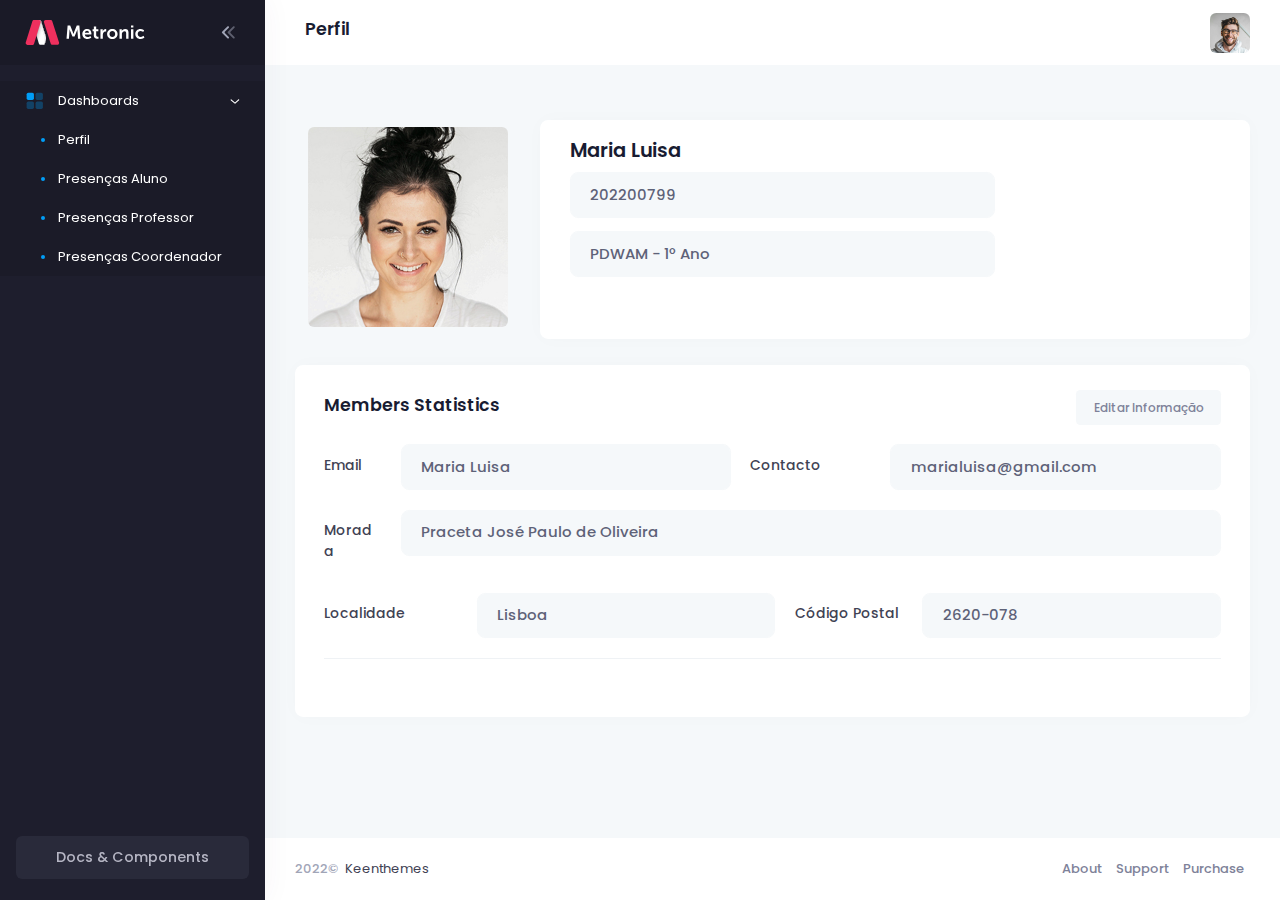
==== commit 592c6736: "header" ====
--- a/Projecto.IoT.Presencas/index.html
+++ b/Projecto.IoT.Presencas/index.html
@@ -17,6 +17,8 @@
     <!--begin::Global Stylesheets Bundle(used by all pages)-->
     <link href="assets/plugins/global/plugins.bundle.css" rel="stylesheet" type="text/css" />
     <link href="assets/css/style.bundle.css" rel="stylesheet" type="text/css" />
+    <link href="assets/css/styleAnna.css" rel="stylesheet" type="text/css" />
+    <script src="assets/js/scriptAnna.js"></script>
     <!--end::Global Stylesheets Bundle-->
 </head>
 <!--end::Head-->
@@ -166,6 +168,7 @@
                             <!--begin::Navbar-->
                             <div class="d-flex align-items-stretch" id="kt_header_nav">
                                 <!--begin::Menu wrapper-->
+                                <h3 class="d-flex align-items-center ms-1 ms-lg-3">Perfil</h3>
                                 <!--end::Menu wrapper-->
                             </div>
                             <!--end::Navbar-->
@@ -174,11 +177,11 @@
                                 <!--begin::User menu-->
                                 <div class="d-flex align-items-center ms-1 ms-lg-3" id="kt_header_user_menu_toggle">
                                     <!--begin::Menu wrapper-->
-                                    <div class="cursor-pointer symbol symbol-30px symbol-md-40px show menu-dropdown" data-kt-menu-trigger="click" data-kt-menu-attach="parent" data-kt-menu-placement="bottom-end">
+                                    <div class="cursor-pointer symbol symbol-30px symbol-md-40px" data-kt-menu-trigger="click" data-kt-menu-attach="parent" data-kt-menu-placement="bottom-end">
                                         <img src="assets/media/avatars/300-1.jpg" alt="user">
                                     </div>
                                     <!--begin::User account menu-->
-                                    <div class="menu menu-sub menu-sub-dropdown menu-column menu-rounded menu-gray-800 menu-state-bg menu-state-primary fw-bold py-4 fs-6 w-275px show" data-kt-menu="true" style="z-index: 105; position: fixed; inset: 0px 0px auto auto; margin: 0px; transform: translate3d(-30px, 65px, 0px);" data-popper-placement="bottom-end">
+                                    <div class="menu menu-sub menu-sub-dropdown menu-column menu-rounded menu-gray-800 menu-state-bg menu-state-primary fw-bold py-4 fs-6 w-275px" data-kt-menu="true" style="" data-popper-placement="bottom-end">
                                         <!--begin::Menu item-->
                                         <div class="menu-item px-3">
                                             <div class="menu-content d-flex align-items-center px-3">
@@ -209,7 +212,7 @@
                                         <!--end::Menu item-->
                                         <!--begin::Menu item-->
                                         <div class="menu-item px-5">
-                                            <a href="../../demo1/dist/authentication/flows/basic/sign-in.html" class="menu-link px-5">Sign Out</a>
+                                            <a href="login.html" class="menu-link px-5">Sign Out</a>
                                         </div>
                                         <!--end::Menu item-->
                                         <!--begin::Menu separator-->
@@ -281,16 +284,16 @@
                                                 <div class="d-flex align-items-center flex-row-fluid flex-wrap">
                                                     <div class="flex-grow-1 me-2">
                                                         <div class="d-flex align-items-center mb-2">
-                                                            <a href="#" class="text-gray-900 text-hover-primary fs-2 fw-bolder me-1">Max Smith</a>
+                                                            <a href="#" class="text-gray-900 text-hover-primary fs-2 fw-bolder me-1">Maria Luisa</a>
                                                         </div>
                                                         <div class="d-flex flex-wrap fw-bold fs-6 mb-4 pe-2">
                                                             <div class="col-lg-8 fv-row">
-                                                                <input type="text" name="website" class="form-control form-control-lg form-control-solid" placeholder="Company website" value="202200799">
+                                                                <input type="text" disabled="disabled" disabled="disabled" name="website" class="form-control form-control-lg form-control-solid" placeholder="Company website" value="202200799">
                                                             </div>
                                                         </div>
                                                         <div class="d-flex flex-wrap fw-bold fs-6 mb-4 pe-2">
                                                             <div class="col-lg-8 fv-row">
-                                                                <input type="text" name="website" class="form-control form-control-lg form-control-solid" placeholder="Company website" value="PDWAM - 1º Ano">
+                                                                <input type="text" disabled="disabled" disabled="disabled" name="website" class="form-control form-control-lg form-control-solid" placeholder="Company website" value="PDWAM - 1º Ano">
                                                             </div>
                                                         </div>
                                                     </div>
@@ -317,10 +320,8 @@
                                             <h3 class="card-title align-items-start flex-column">
                                                 <span class="card-label fw-bolder fs-3 mb-1">Members Statistics</span>
                                             </h3>
-                                            <div class="card-toolbar" data-bs-toggle="tooltip" data-bs-placement="top" data-bs-trigger="hover" title="Click to add a user">
-                                                <a href="#" class="btn btn-sm btn-light btn-active-primary" data-bs-toggle="modal" data-bs-target="#kt_modal_invite_friends">
-                                                    Editar Informação
-                                                </a>
+                                            <div class="card-toolbar" data-bs-toggle="tooltip" data-bs-placement="top" data-bs-trigger="hover">
+                                                <button class="btn btn-sm btn-light btn-active-primary" id="editaruser" onclick="Editar()">Editar Informação</button>
                                             </div>
                                         </div>
                                         <!--end::Header-->
@@ -338,7 +339,7 @@
                                                         <div class="row">
                                                             <!--begin::Col-->
                                                             <div class="col-lg-5 fv-row fv-plugins-icon-container">
-                                                                <input type="text" name="fname" class="form-control form-control-lg form-control-solid mb-3 mb-lg-0" placeholder="First name" value="Max">
+                                                                <input type="text" disabled="disabled" disabled="disabled" name="nameuser" id="nomeuserid" class="form-control form-control-lg form-control-solid mb-3 mb-lg-0" value="Maria Luisa">
                                                             </div>
                                                             <!--end::Col-->
                                                             <!--begin::Label-->
@@ -346,7 +347,7 @@
                                                             <!--end::Label-->
                                                             <!--begin::Col-->
                                                             <div class="col-lg-5 fv-row fv-plugins-icon-container">
-                                                                <input type="text" name="lname" class="form-control form-control-lg form-control-solid" placeholder="Last name" value="Smith">
+                                                                <input type="text" disabled="disabled" name="emailuser" id="emailuserid" class="form-control form-control-lg form-control-solid" value="marialuisa@gmail.com">
                                                             </div>
                                                             <!--end::Col-->
                                                         </div>
@@ -360,7 +361,7 @@
                                                     <!--end::Label-->
                                                     <!--begin::Col-->
                                                     <div class="col-lg-11 fv-row fv-plugins-icon-container">
-                                                        <input type="text" name="fname" class="form-control form-control-lg form-control-solid mb-3 mb-lg-0" placeholder="First name" value="Max">
+                                                        <input type="text" disabled="disabled" name="moradaser" id="moradauserid" class="form-control form-control-lg form-control-solid mb-3 mb-lg-0" value="Praceta José Paulo de Oliveira">
                                                     </div>
                                                     <!--end::Col-->
                                                 </div>
@@ -375,7 +376,7 @@
                                                         <div class="row">
                                                             <!--begin::Col-->
                                                             <div class="col-lg-5 fv-row fv-plugins-icon-container">
-                                                                <input type="text" name="fname" class="form-control form-control-lg form-control-solid mb-3 mb-lg-0" placeholder="First name" value="Max">
+                                                                <input type="text" disabled="disabled" name="localidadeuser" id="localidadeuserid" class="form-control form-control-lg form-control-solid mb-3 mb-lg-0" value="Lisboa">
                                                             </div>
                                                             <!--end::Col-->
                                                             <!--begin::Label-->
@@ -383,7 +384,7 @@
                                                             <!--end::Label-->
                                                             <!--begin::Col-->
                                                             <div class="col-lg-5 fv-row fv-plugins-icon-container">
-                                                                <input type="text" name="lname" class="form-control form-control-lg form-control-solid" placeholder="Last name" value="Smith">
+                                                                <input type="text" disabled="disabled" name="cpuser" id="cpuserid" class="form-control form-control-lg form-control-solid" value="2620-078">
                                                             </div>
                                                             <!--end::Col-->
                                                         </div>
@@ -392,8 +393,8 @@
                                                     <!--end::Col-->
                                                 </div>
                                                 <div class="card-footer d-flex justify-content-end py-6 px-9">
-                                                    <button type="reset" class="btn btn-light btn-active-light-primary me-2">Discard</button>
-                                                    <button type="submit" class="btn btn-primary" id="kt_account_profile_details_submit">Save Changes</button>
+                                                    <button type="reset" class="btn btn-light btn-active-light-primary me-2" id="btncancelaruser" onclick="CancelarEdicao()">Cancelar</button>
+                                                    <button type="submit" class="btn btn-primary" id="btnsalvaruser" onclick="SalvarEdicao()">Savar</button>
                                                 </div>
                                             </form>
                                             <!--end::Table container-->
--- a/Projecto.IoT.Presencas/assets/css/styleAnna.css
+++ b/Projecto.IoT.Presencas/assets/css/styleAnna.css
@@ -0,0 +1,6 @@
+﻿body {
+}
+
+#btncancelaruser, #btnsalvaruser{
+    display:none;
+}
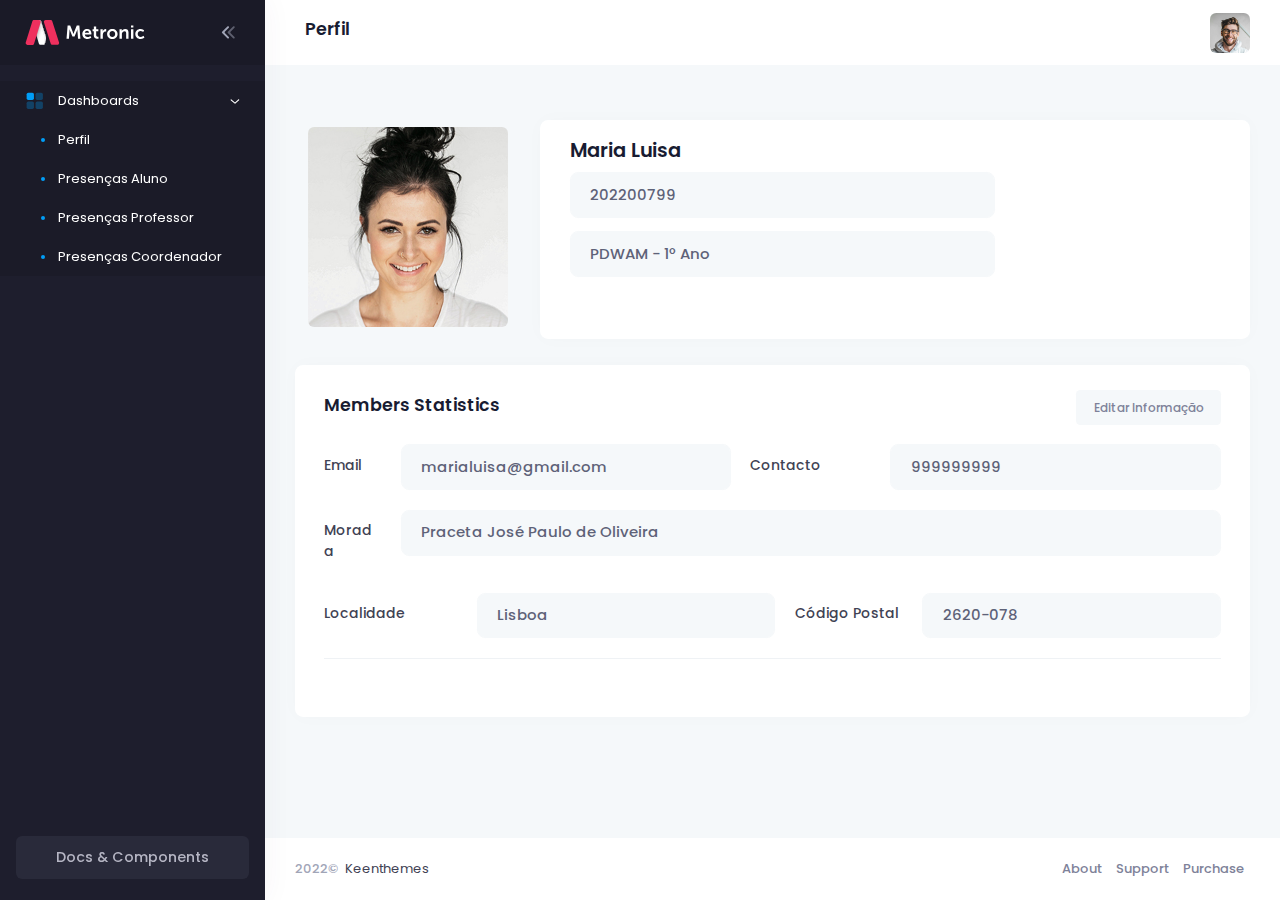
==== commit 1b850c4a: "logo login" ====
--- a/Projecto.IoT.Presencas/index.html
+++ b/Projecto.IoT.Presencas/index.html
@@ -339,7 +339,7 @@
                                                         <div class="row">
                                                             <!--begin::Col-->
                                                             <div class="col-lg-5 fv-row fv-plugins-icon-container">
-                                                                <input type="text" disabled="disabled" disabled="disabled" name="nameuser" id="nomeuserid" class="form-control form-control-lg form-control-solid mb-3 mb-lg-0" value="Maria Luisa">
+                                                                <input type="text" disabled="disabled" disabled="disabled" name="nameuser" id="nomeuserid" class="form-control form-control-lg form-control-solid mb-3 mb-lg-0" value="marialuisa@gmail.com">
                                                             </div>
                                                             <!--end::Col-->
                                                             <!--begin::Label-->
@@ -347,7 +347,7 @@
                                                             <!--end::Label-->
                                                             <!--begin::Col-->
                                                             <div class="col-lg-5 fv-row fv-plugins-icon-container">
-                                                                <input type="text" disabled="disabled" name="emailuser" id="emailuserid" class="form-control form-control-lg form-control-solid" value="marialuisa@gmail.com">
+                                                                <input type="text" disabled="disabled" name="emailuser" id="emailuserid" class="form-control form-control-lg form-control-solid" value="999999999">
                                                             </div>
                                                             <!--end::Col-->
                                                         </div>
--- a/Projecto.IoT.Presencas/assets/css/style.bundle.css
+++ b/Projecto.IoT.Presencas/assets/css/style.bundle.css
@@ -1 +1 @@
-@charset "UTF-8";:root{--bs-blue:#009ef6;--bs-indigo:#6610f2;--bs-purple:#6f42c1;--bs-pink:#d63384;--bs-red:#dc3545;--bs-orange:#fd7e14;--bs-yellow:#ffc107;--bs-green:#198754;--bs-teal:#20c997;--bs-cyan:#0dcaf0;--bs-gray:#7E8299;--bs-gray-dark:#3F4254;--bs-gray-100:#F5F8FA;--bs-gray-200:#EFF2F5;--bs-gray-300:#E4E6EF;--bs-gray-400:#B5B5C3;--bs-gray-500:#A1A5B7;--bs-gray-600:#7E8299;--bs-gray-700:#5E6278;--bs-gray-800:#3F4254;--bs-gray-900:#181C32;--bs-white:#ffffff;--bs-light:#F5F8FA;--bs-primary:#009EF7;--bs-secondary:#E4E6EF;--bs-success:#50CD89;--bs-info:#7239EA;--bs-warning:#FFC700;--bs-danger:#F1416C;--bs-dark:#181C32;--bs-white-rgb:255,255,255;--bs-light-rgb:245,248,250;--bs-primary-rgb:0,158,247;--bs-secondary-rgb:228,230,239;--bs-success-rgb:80,205,137;--bs-info-rgb:114,57,234;--bs-warning-rgb:255,199,0;--bs-danger-rgb:241,65,108;--bs-dark-rgb:24,28,50;--bs-white-rgb:255,255,255;--bs-black-rgb:0,0,0;--bs-body-color-rgb:24,28,50;--bs-body-bg-rgb:255,255,255;--bs-font-sans-serif:Poppins,Helvetica,"sans-serif";--bs-font-monospace:SFMono-Regular,Menlo,Monaco,Consolas,"Liberation Mono","Courier New",monospace;--bs-gradient:linear-gradient(180deg, rgba(255, 255, 255, 0.15), rgba(255, 255, 255, 0));--bs-body-font-family:var(--bs-font-sans-serif);--bs-body-font-size:1rem;--bs-body-font-weight:400;--bs-body-line-height:1.5;--bs-body-color:#181C32;--bs-body-bg:#ffffff}*,::after,::before{box-sizing:border-box}body{margin:0;font-family:var(--bs-body-font-family);font-size:var(--bs-body-font-size);font-weight:var(--bs-body-font-weight);line-height:var(--bs-body-line-height);color:var(--bs-body-color);text-align:var(--bs-body-text-align);background-color:var(--bs-body-bg);-webkit-text-size-adjust:100%;-webkit-tap-highlight-color:transparent}hr{margin:1rem 0;color:inherit;background-color:currentColor;border:0;opacity:.25}hr:not([size]){height:1px}.h1,.h2,.h3,.h4,.h5,.h6,h1,h2,h3,h4,h5,h6{margin-top:0;margin-bottom:.5rem;font-weight:600;line-height:1.2;color:#181c32}.h1,h1{font-size:calc(1.3rem + .6vw)}@media (min-width:1200px){.h1,h1{font-size:1.75rem}}.h2,h2{font-size:calc(1.275rem + .3vw)}@media (min-width:1200px){.h2,h2{font-size:1.5rem}}.h3,h3{font-size:calc(1.26rem + .12vw)}@media (min-width:1200px){.h3,h3{font-size:1.35rem}}.h4,h4{font-size:1.25rem}.h5,h5{font-size:1.15rem}.h6,h6{font-size:1.075rem}p{margin-top:0;margin-bottom:1rem}abbr[data-bs-original-title],abbr[title]{text-decoration:underline dotted;cursor:help;text-decoration-skip-ink:none}address{margin-bottom:1rem;font-style:normal;line-height:inherit}ol,ul{padding-left:2rem}dl,ol,ul{margin-top:0;margin-bottom:1rem}ol ol,ol ul,ul ol,ul ul{margin-bottom:0}dt{font-weight:500}dd{margin-bottom:.5rem;margin-left:0}blockquote{margin:0 0 1rem}b,strong{font-weight:600}.small,small{font-size:.875em}.mark,mark{padding:.2em;background-color:#fcf8e3}sub,sup{position:relative;font-size:.75em;line-height:0;vertical-align:baseline}sub{bottom:-.25em}sup{top:-.5em}a{color:#009ef7;text-decoration:none}a:hover{color:#006dab;text-decoration:underline}a:not([href]):not([class]),a:not([href]):not([class]):hover{color:inherit;text-decoration:none}code,kbd,pre,samp{font-family:var(--bs-font-monospace);font-size:1em;direction:ltr;unicode-bidi:bidi-override}pre{display:block;margin-top:0;margin-bottom:1rem;overflow:auto;font-size:.875em}pre code{font-size:inherit;color:inherit;word-break:normal}code{font-size:.875em;color:#b93993;word-wrap:break-word}a>code{color:inherit}kbd{padding:.2rem .4rem;font-size:.875em;color:#fff;background-color:#181c32;border-radius:.325rem}kbd kbd{padding:0;font-size:1em;font-weight:500}figure{margin:0 0 1rem}img,svg{vertical-align:middle}table{caption-side:bottom;border-collapse:collapse}caption{padding-top:.75rem;padding-bottom:.75rem;color:#a1a5b7;text-align:left}th{text-align:inherit;text-align:-webkit-match-parent}tbody,td,tfoot,th,thead,tr{border-color:inherit;border-style:solid;border-width:0}label{display:inline-block}button{border-radius:0}button:focus:not(:focus-visible){outline:0}button,input,optgroup,select,textarea{margin:0;font-family:inherit;font-size:inherit;line-height:inherit}button,select{text-transform:none}[role=button]{cursor:pointer}select{word-wrap:normal}select:disabled{opacity:1}[list]::-webkit-calendar-picker-indicator{display:none}[type=button],[type=reset],[type=submit],button{-webkit-appearance:button}[type=button]:not(:disabled),[type=reset]:not(:disabled),[type=submit]:not(:disabled),button:not(:disabled){cursor:pointer}::-moz-focus-inner{padding:0;border-style:none}textarea{resize:vertical}fieldset{min-width:0;padding:0;margin:0;border:0}legend{float:left;width:100%;padding:0;margin-bottom:.5rem;font-size:calc(1.275rem + .3vw);line-height:inherit}@media (min-width:1200px){legend{font-size:1.5rem}}legend+*{clear:left}::-webkit-datetime-edit-day-field,::-webkit-datetime-edit-fields-wrapper,::-webkit-datetime-edit-hour-field,::-webkit-datetime-edit-minute,::-webkit-datetime-edit-month-field,::-webkit-datetime-edit-text,::-webkit-datetime-edit-year-field{padding:0}::-webkit-inner-spin-button{height:auto}[type=search]{outline-offset:-2px;-webkit-appearance:textfield}::-webkit-search-decoration{-webkit-appearance:none}::-webkit-color-swatch-wrapper{padding:0}::file-selector-button{font:inherit}::-webkit-file-upload-button{font:inherit;-webkit-appearance:button}output{display:inline-block}iframe{border:0}summary{display:list-item;cursor:pointer}progress{vertical-align:baseline}[hidden]{display:none!important}.lead{font-size:1.25rem;font-weight:300}.display-1{font-size:calc(1.625rem + 4.5vw);font-weight:600;line-height:1.2}@media (min-width:1200px){.display-1{font-size:5rem}}.display-2{font-size:calc(1.575rem + 3.9vw);font-weight:600;line-height:1.2}@media (min-width:1200px){.display-2{font-size:4.5rem}}.display-3{font-size:calc(1.525rem + 3.3vw);font-weight:600;line-height:1.2}@media (min-width:1200px){.display-3{font-size:4rem}}.display-4{font-size:calc(1.475rem + 2.7vw);font-weight:600;line-height:1.2}@media (min-width:1200px){.display-4{font-size:3.5rem}}.display-5{font-size:calc(1.425rem + 2.1vw);font-weight:600;line-height:1.2}@media (min-width:1200px){.display-5{font-size:3rem}}.display-6{font-size:calc(1.375rem + 1.5vw);font-weight:600;line-height:1.2}@media (min-width:1200px){.display-6{font-size:2.5rem}}.list-unstyled{padding-left:0;list-style:none}.list-inline{padding-left:0;list-style:none}.list-inline-item{display:inline-block}.list-inline-item:not(:last-child){margin-right:.5rem}.initialism{font-size:.875em;text-transform:uppercase}.blockquote{margin-bottom:1rem;font-size:1.25rem}.blockquote>:last-child{margin-bottom:0}.blockquote-footer{margin-top:-1rem;margin-bottom:1rem;font-size:.875em;color:#7e8299}.blockquote-footer::before{content:"— "}.img-fluid{max-width:100%;height:auto}.img-thumbnail{padding:.25rem;background-color:#fff;border:1px solid #e4e6ef;border-radius:.475rem;box-shadow:0 .1rem 1rem .25rem rgba(0,0,0,.05);max-width:100%;height:auto}.figure{display:inline-block}.figure-img{margin-bottom:.5rem;line-height:1}.figure-caption{font-size:.875em;color:#7e8299}.container,.container-fluid,.container-lg,.container-md,.container-sm,.container-xl,.container-xxl{width:100%;padding-right:var(--bs-gutter-x,1.5rem);padding-left:var(--bs-gutter-x,1.5rem);margin-right:auto;margin-left:auto}@media (min-width:576px){.container,.container-sm{max-width:540px}}@media (min-width:768px){.container,.container-md,.container-sm{max-width:720px}}@media (min-width:992px){.container,.container-lg,.container-md,.container-sm{max-width:960px}}@media (min-width:1200px){.container,.container-lg,.container-md,.container-sm,.container-xl{max-width:1140px}}@media (min-width:1400px){.container,.container-lg,.container-md,.container-sm,.container-xl,.container-xxl{max-width:1320px}}.row{--bs-gutter-x:1.5rem;--bs-gutter-y:0;display:flex;flex-wrap:wrap;margin-top:calc(-1 * var(--bs-gutter-y));margin-right:calc(-.5 * var(--bs-gutter-x));margin-left:calc(-.5 * var(--bs-gutter-x))}.row>*{flex-shrink:0;width:100%;max-width:100%;padding-right:calc(var(--bs-gutter-x) * .5);padding-left:calc(var(--bs-gutter-x) * .5);margin-top:var(--bs-gutter-y)}.col{flex:1 0 0%}.row-cols-auto>*{flex:0 0 auto;width:auto}.row-cols-1>*{flex:0 0 auto;width:100%}.row-cols-2>*{flex:0 0 auto;width:50%}.row-cols-3>*{flex:0 0 auto;width:33.3333333333%}.row-cols-4>*{flex:0 0 auto;width:25%}.row-cols-5>*{flex:0 0 auto;width:20%}.row-cols-6>*{flex:0 0 auto;width:16.6666666667%}.col-auto{flex:0 0 auto;width:auto}.col-1{flex:0 0 auto;width:8.33333333%}.col-2{flex:0 0 auto;width:16.66666667%}.col-3{flex:0 0 auto;width:25%}.col-4{flex:0 0 auto;width:33.33333333%}.col-5{flex:0 0 auto;width:41.66666667%}.col-6{flex:0 0 auto;width:50%}.col-7{flex:0 0 auto;width:58.33333333%}.col-8{flex:0 0 auto;width:66.66666667%}.col-9{flex:0 0 auto;width:75%}.col-10{flex:0 0 auto;width:83.33333333%}.col-11{flex:0 0 auto;width:91.66666667%}.col-12{flex:0 0 auto;width:100%}.offset-1{margin-left:8.33333333%}.offset-2{margin-left:16.66666667%}.offset-3{margin-left:25%}.offset-4{margin-left:33.33333333%}.offset-5{margin-left:41.66666667%}.offset-6{margin-left:50%}.offset-7{margin-left:58.33333333%}.offset-8{margin-left:66.66666667%}.offset-9{margin-left:75%}.offset-10{margin-left:83.33333333%}.offset-11{margin-left:91.66666667%}.g-0,.gx-0{--bs-gutter-x:0rem}.g-0,.gy-0{--bs-gutter-y:0rem}.g-1,.gx-1{--bs-gutter-x:0.25rem}.g-1,.gy-1{--bs-gutter-y:0.25rem}.g-2,.gx-2{--bs-gutter-x:0.5rem}.g-2,.gy-2{--bs-gutter-y:0.5rem}.g-3,.gx-3{--bs-gutter-x:0.75rem}.g-3,.gy-3{--bs-gutter-y:0.75rem}.g-4,.gx-4{--bs-gutter-x:1rem}.g-4,.gy-4{--bs-gutter-y:1rem}.g-5,.gx-5{--bs-gutter-x:1.25rem}.g-5,.gy-5{--bs-gutter-y:1.25rem}.g-6,.gx-6{--bs-gutter-x:1.5rem}.g-6,.gy-6{--bs-gutter-y:1.5rem}.g-7,.gx-7{--bs-gutter-x:1.75rem}.g-7,.gy-7{--bs-gutter-y:1.75rem}.g-8,.gx-8{--bs-gutter-x:2rem}.g-8,.gy-8{--bs-gutter-y:2rem}.g-9,.gx-9{--bs-gutter-x:2.25rem}.g-9,.gy-9{--bs-gutter-y:2.25rem}.g-10,.gx-10{--bs-gutter-x:2.5rem}.g-10,.gy-10{--bs-gutter-y:2.5rem}@media (min-width:576px){.col-sm{flex:1 0 0%}.row-cols-sm-auto>*{flex:0 0 auto;width:auto}.row-cols-sm-1>*{flex:0 0 auto;width:100%}.row-cols-sm-2>*{flex:0 0 auto;width:50%}.row-cols-sm-3>*{flex:0 0 auto;width:33.3333333333%}.row-cols-sm-4>*{flex:0 0 auto;width:25%}.row-cols-sm-5>*{flex:0 0 auto;width:20%}.row-cols-sm-6>*{flex:0 0 auto;width:16.6666666667%}.col-sm-auto{flex:0 0 auto;width:auto}.col-sm-1{flex:0 0 auto;width:8.33333333%}.col-sm-2{flex:0 0 auto;width:16.66666667%}.col-sm-3{flex:0 0 auto;width:25%}.col-sm-4{flex:0 0 auto;width:33.33333333%}.col-sm-5{flex:0 0 auto;width:41.66666667%}.col-sm-6{flex:0 0 auto;width:50%}.col-sm-7{flex:0 0 auto;width:58.33333333%}.col-sm-8{flex:0 0 auto;width:66.66666667%}.col-sm-9{flex:0 0 auto;width:75%}.col-sm-10{flex:0 0 auto;width:83.33333333%}.col-sm-11{flex:0 0 auto;width:91.66666667%}.col-sm-12{flex:0 0 auto;width:100%}.offset-sm-0{margin-left:0}.offset-sm-1{margin-left:8.33333333%}.offset-sm-2{margin-left:16.66666667%}.offset-sm-3{margin-left:25%}.offset-sm-4{margin-left:33.33333333%}.offset-sm-5{margin-left:41.66666667%}.offset-sm-6{margin-left:50%}.offset-sm-7{margin-left:58.33333333%}.offset-sm-8{margin-left:66.66666667%}.offset-sm-9{margin-left:75%}.offset-sm-10{margin-left:83.33333333%}.offset-sm-11{margin-left:91.66666667%}.g-sm-0,.gx-sm-0{--bs-gutter-x:0rem}.g-sm-0,.gy-sm-0{--bs-gutter-y:0rem}.g-sm-1,.gx-sm-1{--bs-gutter-x:0.25rem}.g-sm-1,.gy-sm-1{--bs-gutter-y:0.25rem}.g-sm-2,.gx-sm-2{--bs-gutter-x:0.5rem}.g-sm-2,.gy-sm-2{--bs-gutter-y:0.5rem}.g-sm-3,.gx-sm-3{--bs-gutter-x:0.75rem}.g-sm-3,.gy-sm-3{--bs-gutter-y:0.75rem}.g-sm-4,.gx-sm-4{--bs-gutter-x:1rem}.g-sm-4,.gy-sm-4{--bs-gutter-y:1rem}.g-sm-5,.gx-sm-5{--bs-gutter-x:1.25rem}.g-sm-5,.gy-sm-5{--bs-gutter-y:1.25rem}.g-sm-6,.gx-sm-6{--bs-gutter-x:1.5rem}.g-sm-6,.gy-sm-6{--bs-gutter-y:1.5rem}.g-sm-7,.gx-sm-7{--bs-gutter-x:1.75rem}.g-sm-7,.gy-sm-7{--bs-gutter-y:1.75rem}.g-sm-8,.gx-sm-8{--bs-gutter-x:2rem}.g-sm-8,.gy-sm-8{--bs-gutter-y:2rem}.g-sm-9,.gx-sm-9{--bs-gutter-x:2.25rem}.g-sm-9,.gy-sm-9{--bs-gutter-y:2.25rem}.g-sm-10,.gx-sm-10{--bs-gutter-x:2.5rem}.g-sm-10,.gy-sm-10{--bs-gutter-y:2.5rem}}@media (min-width:768px){.col-md{flex:1 0 0%}.row-cols-md-auto>*{flex:0 0 auto;width:auto}.row-cols-md-1>*{flex:0 0 auto;width:100%}.row-cols-md-2>*{flex:0 0 auto;width:50%}.row-cols-md-3>*{flex:0 0 auto;width:33.3333333333%}.row-cols-md-4>*{flex:0 0 auto;width:25%}.row-cols-md-5>*{flex:0 0 auto;width:20%}.row-cols-md-6>*{flex:0 0 auto;width:16.6666666667%}.col-md-auto{flex:0 0 auto;width:auto}.col-md-1{flex:0 0 auto;width:8.33333333%}.col-md-2{flex:0 0 auto;width:16.66666667%}.col-md-3{flex:0 0 auto;width:25%}.col-md-4{flex:0 0 auto;width:33.33333333%}.col-md-5{flex:0 0 auto;width:41.66666667%}.col-md-6{flex:0 0 auto;width:50%}.col-md-7{flex:0 0 auto;width:58.33333333%}.col-md-8{flex:0 0 auto;width:66.66666667%}.col-md-9{flex:0 0 auto;width:75%}.col-md-10{flex:0 0 auto;width:83.33333333%}.col-md-11{flex:0 0 auto;width:91.66666667%}.col-md-12{flex:0 0 auto;width:100%}.offset-md-0{margin-left:0}.offset-md-1{margin-left:8.33333333%}.offset-md-2{margin-left:16.66666667%}.offset-md-3{margin-left:25%}.offset-md-4{margin-left:33.33333333%}.offset-md-5{margin-left:41.66666667%}.offset-md-6{margin-left:50%}.offset-md-7{margin-left:58.33333333%}.offset-md-8{margin-left:66.66666667%}.offset-md-9{margin-left:75%}.offset-md-10{margin-left:83.33333333%}.offset-md-11{margin-left:91.66666667%}.g-md-0,.gx-md-0{--bs-gutter-x:0rem}.g-md-0,.gy-md-0{--bs-gutter-y:0rem}.g-md-1,.gx-md-1{--bs-gutter-x:0.25rem}.g-md-1,.gy-md-1{--bs-gutter-y:0.25rem}.g-md-2,.gx-md-2{--bs-gutter-x:0.5rem}.g-md-2,.gy-md-2{--bs-gutter-y:0.5rem}.g-md-3,.gx-md-3{--bs-gutter-x:0.75rem}.g-md-3,.gy-md-3{--bs-gutter-y:0.75rem}.g-md-4,.gx-md-4{--bs-gutter-x:1rem}.g-md-4,.gy-md-4{--bs-gutter-y:1rem}.g-md-5,.gx-md-5{--bs-gutter-x:1.25rem}.g-md-5,.gy-md-5{--bs-gutter-y:1.25rem}.g-md-6,.gx-md-6{--bs-gutter-x:1.5rem}.g-md-6,.gy-md-6{--bs-gutter-y:1.5rem}.g-md-7,.gx-md-7{--bs-gutter-x:1.75rem}.g-md-7,.gy-md-7{--bs-gutter-y:1.75rem}.g-md-8,.gx-md-8{--bs-gutter-x:2rem}.g-md-8,.gy-md-8{--bs-gutter-y:2rem}.g-md-9,.gx-md-9{--bs-gutter-x:2.25rem}.g-md-9,.gy-md-9{--bs-gutter-y:2.25rem}.g-md-10,.gx-md-10{--bs-gutter-x:2.5rem}.g-md-10,.gy-md-10{--bs-gutter-y:2.5rem}}@media (min-width:992px){.col-lg{flex:1 0 0%}.row-cols-lg-auto>*{flex:0 0 auto;width:auto}.row-cols-lg-1>*{flex:0 0 auto;width:100%}.row-cols-lg-2>*{flex:0 0 auto;width:50%}.row-cols-lg-3>*{flex:0 0 auto;width:33.3333333333%}.row-cols-lg-4>*{flex:0 0 auto;width:25%}.row-cols-lg-5>*{flex:0 0 auto;width:20%}.row-cols-lg-6>*{flex:0 0 auto;width:16.6666666667%}.col-lg-auto{flex:0 0 auto;width:auto}.col-lg-1{flex:0 0 auto;width:8.33333333%}.col-lg-2{flex:0 0 auto;width:16.66666667%}.col-lg-3{flex:0 0 auto;width:25%}.col-lg-4{flex:0 0 auto;width:33.33333333%}.col-lg-5{flex:0 0 auto;width:41.66666667%}.col-lg-6{flex:0 0 auto;width:50%}.col-lg-7{flex:0 0 auto;width:58.33333333%}.col-lg-8{flex:0 0 auto;width:66.66666667%}.col-lg-9{flex:0 0 auto;width:75%}.col-lg-10{flex:0 0 auto;width:83.33333333%}.col-lg-11{flex:0 0 auto;width:91.66666667%}.col-lg-12{flex:0 0 auto;width:100%}.offset-lg-0{margin-left:0}.offset-lg-1{margin-left:8.33333333%}.offset-lg-2{margin-left:16.66666667%}.offset-lg-3{margin-left:25%}.offset-lg-4{margin-left:33.33333333%}.offset-lg-5{margin-left:41.66666667%}.offset-lg-6{margin-left:50%}.offset-lg-7{margin-left:58.33333333%}.offset-lg-8{margin-left:66.66666667%}.offset-lg-9{margin-left:75%}.offset-lg-10{margin-left:83.33333333%}.offset-lg-11{margin-left:91.66666667%}.g-lg-0,.gx-lg-0{--bs-gutter-x:0rem}.g-lg-0,.gy-lg-0{--bs-gutter-y:0rem}.g-lg-1,.gx-lg-1{--bs-gutter-x:0.25rem}.g-lg-1,.gy-lg-1{--bs-gutter-y:0.25rem}.g-lg-2,.gx-lg-2{--bs-gutter-x:0.5rem}.g-lg-2,.gy-lg-2{--bs-gutter-y:0.5rem}.g-lg-3,.gx-lg-3{--bs-gutter-x:0.75rem}.g-lg-3,.gy-lg-3{--bs-gutter-y:0.75rem}.g-lg-4,.gx-lg-4{--bs-gutter-x:1rem}.g-lg-4,.gy-lg-4{--bs-gutter-y:1rem}.g-lg-5,.gx-lg-5{--bs-gutter-x:1.25rem}.g-lg-5,.gy-lg-5{--bs-gutter-y:1.25rem}.g-lg-6,.gx-lg-6{--bs-gutter-x:1.5rem}.g-lg-6,.gy-lg-6{--bs-gutter-y:1.5rem}.g-lg-7,.gx-lg-7{--bs-gutter-x:1.75rem}.g-lg-7,.gy-lg-7{--bs-gutter-y:1.75rem}.g-lg-8,.gx-lg-8{--bs-gutter-x:2rem}.g-lg-8,.gy-lg-8{--bs-gutter-y:2rem}.g-lg-9,.gx-lg-9{--bs-gutter-x:2.25rem}.g-lg-9,.gy-lg-9{--bs-gutter-y:2.25rem}.g-lg-10,.gx-lg-10{--bs-gutter-x:2.5rem}.g-lg-10,.gy-lg-10{--bs-gutter-y:2.5rem}}@media (min-width:1200px){.col-xl{flex:1 0 0%}.row-cols-xl-auto>*{flex:0 0 auto;width:auto}.row-cols-xl-1>*{flex:0 0 auto;width:100%}.row-cols-xl-2>*{flex:0 0 auto;width:50%}.row-cols-xl-3>*{flex:0 0 auto;width:33.3333333333%}.row-cols-xl-4>*{flex:0 0 auto;width:25%}.row-cols-xl-5>*{flex:0 0 auto;width:20%}.row-cols-xl-6>*{flex:0 0 auto;width:16.6666666667%}.col-xl-auto{flex:0 0 auto;width:auto}.col-xl-1{flex:0 0 auto;width:8.33333333%}.col-xl-2{flex:0 0 auto;width:16.66666667%}.col-xl-3{flex:0 0 auto;width:25%}.col-xl-4{flex:0 0 auto;width:33.33333333%}.col-xl-5{flex:0 0 auto;width:41.66666667%}.col-xl-6{flex:0 0 auto;width:50%}.col-xl-7{flex:0 0 auto;width:58.33333333%}.col-xl-8{flex:0 0 auto;width:66.66666667%}.col-xl-9{flex:0 0 auto;width:75%}.col-xl-10{flex:0 0 auto;width:83.33333333%}.col-xl-11{flex:0 0 auto;width:91.66666667%}.col-xl-12{flex:0 0 auto;width:100%}.offset-xl-0{margin-left:0}.offset-xl-1{margin-left:8.33333333%}.offset-xl-2{margin-left:16.66666667%}.offset-xl-3{margin-left:25%}.offset-xl-4{margin-left:33.33333333%}.offset-xl-5{margin-left:41.66666667%}.offset-xl-6{margin-left:50%}.offset-xl-7{margin-left:58.33333333%}.offset-xl-8{margin-left:66.66666667%}.offset-xl-9{margin-left:75%}.offset-xl-10{margin-left:83.33333333%}.offset-xl-11{margin-left:91.66666667%}.g-xl-0,.gx-xl-0{--bs-gutter-x:0rem}.g-xl-0,.gy-xl-0{--bs-gutter-y:0rem}.g-xl-1,.gx-xl-1{--bs-gutter-x:0.25rem}.g-xl-1,.gy-xl-1{--bs-gutter-y:0.25rem}.g-xl-2,.gx-xl-2{--bs-gutter-x:0.5rem}.g-xl-2,.gy-xl-2{--bs-gutter-y:0.5rem}.g-xl-3,.gx-xl-3{--bs-gutter-x:0.75rem}.g-xl-3,.gy-xl-3{--bs-gutter-y:0.75rem}.g-xl-4,.gx-xl-4{--bs-gutter-x:1rem}.g-xl-4,.gy-xl-4{--bs-gutter-y:1rem}.g-xl-5,.gx-xl-5{--bs-gutter-x:1.25rem}.g-xl-5,.gy-xl-5{--bs-gutter-y:1.25rem}.g-xl-6,.gx-xl-6{--bs-gutter-x:1.5rem}.g-xl-6,.gy-xl-6{--bs-gutter-y:1.5rem}.g-xl-7,.gx-xl-7{--bs-gutter-x:1.75rem}.g-xl-7,.gy-xl-7{--bs-gutter-y:1.75rem}.g-xl-8,.gx-xl-8{--bs-gutter-x:2rem}.g-xl-8,.gy-xl-8{--bs-gutter-y:2rem}.g-xl-9,.gx-xl-9{--bs-gutter-x:2.25rem}.g-xl-9,.gy-xl-9{--bs-gutter-y:2.25rem}.g-xl-10,.gx-xl-10{--bs-gutter-x:2.5rem}.g-xl-10,.gy-xl-10{--bs-gutter-y:2.5rem}}@media (min-width:1400px){.col-xxl{flex:1 0 0%}.row-cols-xxl-auto>*{flex:0 0 auto;width:auto}.row-cols-xxl-1>*{flex:0 0 auto;width:100%}.row-cols-xxl-2>*{flex:0 0 auto;width:50%}.row-cols-xxl-3>*{flex:0 0 auto;width:33.3333333333%}.row-cols-xxl-4>*{flex:0 0 auto;width:25%}.row-cols-xxl-5>*{flex:0 0 auto;width:20%}.row-cols-xxl-6>*{flex:0 0 auto;width:16.6666666667%}.col-xxl-auto{flex:0 0 auto;width:auto}.col-xxl-1{flex:0 0 auto;width:8.33333333%}.col-xxl-2{flex:0 0 auto;width:16.66666667%}.col-xxl-3{flex:0 0 auto;width:25%}.col-xxl-4{flex:0 0 auto;width:33.33333333%}.col-xxl-5{flex:0 0 auto;width:41.66666667%}.col-xxl-6{flex:0 0 auto;width:50%}.col-xxl-7{flex:0 0 auto;width:58.33333333%}.col-xxl-8{flex:0 0 auto;width:66.66666667%}.col-xxl-9{flex:0 0 auto;width:75%}.col-xxl-10{flex:0 0 auto;width:83.33333333%}.col-xxl-11{flex:0 0 auto;width:91.66666667%}.col-xxl-12{flex:0 0 auto;width:100%}.offset-xxl-0{margin-left:0}.offset-xxl-1{margin-left:8.33333333%}.offset-xxl-2{margin-left:16.66666667%}.offset-xxl-3{margin-left:25%}.offset-xxl-4{margin-left:33.33333333%}.offset-xxl-5{margin-left:41.66666667%}.offset-xxl-6{margin-left:50%}.offset-xxl-7{margin-left:58.33333333%}.offset-xxl-8{margin-left:66.66666667%}.offset-xxl-9{margin-left:75%}.offset-xxl-10{margin-left:83.33333333%}.offset-xxl-11{margin-left:91.66666667%}.g-xxl-0,.gx-xxl-0{--bs-gutter-x:0rem}.g-xxl-0,.gy-xxl-0{--bs-gutter-y:0rem}.g-xxl-1,.gx-xxl-1{--bs-gutter-x:0.25rem}.g-xxl-1,.gy-xxl-1{--bs-gutter-y:0.25rem}.g-xxl-2,.gx-xxl-2{--bs-gutter-x:0.5rem}.g-xxl-2,.gy-xxl-2{--bs-gutter-y:0.5rem}.g-xxl-3,.gx-xxl-3{--bs-gutter-x:0.75rem}.g-xxl-3,.gy-xxl-3{--bs-gutter-y:0.75rem}.g-xxl-4,.gx-xxl-4{--bs-gutter-x:1rem}.g-xxl-4,.gy-xxl-4{--bs-gutter-y:1rem}.g-xxl-5,.gx-xxl-5{--bs-gutter-x:1.25rem}.g-xxl-5,.gy-xxl-5{--bs-gutter-y:1.25rem}.g-xxl-6,.gx-xxl-6{--bs-gutter-x:1.5rem}.g-xxl-6,.gy-xxl-6{--bs-gutter-y:1.5rem}.g-xxl-7,.gx-xxl-7{--bs-gutter-x:1.75rem}.g-xxl-7,.gy-xxl-7{--bs-gutter-y:1.75rem}.g-xxl-8,.gx-xxl-8{--bs-gutter-x:2rem}.g-xxl-8,.gy-xxl-8{--bs-gutter-y:2rem}.g-xxl-9,.gx-xxl-9{--bs-gutter-x:2.25rem}.g-xxl-9,.gy-xxl-9{--bs-gutter-y:2.25rem}.g-xxl-10,.gx-xxl-10{--bs-gutter-x:2.5rem}.g-xxl-10,.gy-xxl-10{--bs-gutter-y:2.5rem}}.table{--bs-table-bg:transparent;--bs-table-accent-bg:transparent;--bs-table-striped-color:#181C32;--bs-table-striped-bg:rgba(245, 248, 250, 0.75);--bs-table-active-color:#181C32;--bs-table-active-bg:#F5F8FA;--bs-table-hover-color:#181C32;--bs-table-hover-bg:#F5F8FA;width:100%;margin-bottom:1rem;color:#181c32;vertical-align:top;border-color:#eff2f5}.table>:not(caption)>*>*{padding:.75rem .75rem;background-color:var(--bs-table-bg);border-bottom-width:1px;box-shadow:inset 0 0 0 9999px var(--bs-table-accent-bg)}.table>tbody{vertical-align:inherit}.table>thead{vertical-align:bottom}.table>:not(:first-child){border-top:2px solid currentColor}.caption-top{caption-side:top}.table-sm>:not(caption)>*>*{padding:.5rem .5rem}.table-bordered>:not(caption)>*{border-width:1px 0}.table-bordered>:not(caption)>*>*{border-width:0 1px}.table-borderless>:not(caption)>*>*{border-bottom-width:0}.table-borderless>:not(:first-child){border-top-width:0}.table-striped>tbody>tr:nth-of-type(odd)>*{--bs-table-accent-bg:var(--bs-table-striped-bg);color:var(--bs-table-striped-color)}.table-active{--bs-table-accent-bg:var(--bs-table-active-bg);color:var(--bs-table-active-color)}.table-hover>tbody>tr:hover>*{--bs-table-accent-bg:var(--bs-table-hover-bg);color:var(--bs-table-hover-color)}.table-primary{--bs-table-bg:#ccecfd;--bs-table-striped-bg:#c2e0f0;--bs-table-striped-color:#000000;--bs-table-active-bg:#b8d4e4;--bs-table-active-color:#000000;--bs-table-hover-bg:#bddaea;--bs-table-hover-color:#000000;color:#000;border-color:#b8d4e4}.table-secondary{--bs-table-bg:#fafafc;--bs-table-striped-bg:#eeeeef;--bs-table-striped-color:#000000;--bs-table-active-bg:#e1e1e3;--bs-table-active-color:#000000;--bs-table-hover-bg:#e7e7e9;--bs-table-hover-color:#000000;color:#000;border-color:#e1e1e3}.table-success{--bs-table-bg:#dcf5e7;--bs-table-striped-bg:#d1e9db;--bs-table-striped-color:#000000;--bs-table-active-bg:#c6ddd0;--bs-table-active-color:#000000;--bs-table-hover-bg:#cce3d6;--bs-table-hover-color:#000000;color:#000;border-color:#c6ddd0}.table-info{--bs-table-bg:#e3d7fb;--bs-table-striped-bg:#d8ccee;--bs-table-striped-color:#000000;--bs-table-active-bg:#ccc2e2;--bs-table-active-color:#000000;--bs-table-hover-bg:#d2c7e8;--bs-table-hover-color:#000000;color:#000;border-color:#ccc2e2}.table-warning{--bs-table-bg:#fff4cc;--bs-table-striped-bg:#f2e8c2;--bs-table-striped-color:#000000;--bs-table-active-bg:#e6dcb8;--bs-table-active-color:#000000;--bs-table-hover-bg:#ece2bd;--bs-table-hover-color:#000000;color:#000;border-color:#e6dcb8}.table-danger{--bs-table-bg:#fcd9e2;--bs-table-striped-bg:#efced7;--bs-table-striped-color:#000000;--bs-table-active-bg:#e3c3cb;--bs-table-active-color:#000000;--bs-table-hover-bg:#e9c9d1;--bs-table-hover-color:#000000;color:#000;border-color:#e3c3cb}.table-light{--bs-table-bg:#F5F8FA;--bs-table-striped-bg:#e9ecee;--bs-table-striped-color:#000000;--bs-table-active-bg:#dddfe1;--bs-table-active-color:#000000;--bs-table-hover-bg:#e3e5e7;--bs-table-hover-color:#000000;color:#000;border-color:#dddfe1}.table-dark{--bs-table-bg:#181C32;--bs-table-striped-bg:#24273c;--bs-table-striped-color:#ffffff;--bs-table-active-bg:#2f3347;--bs-table-active-color:#ffffff;--bs-table-hover-bg:#292d41;--bs-table-hover-color:#ffffff;color:#fff;border-color:#2f3347}.table-responsive{overflow-x:auto;-webkit-overflow-scrolling:touch}@media (max-width:575.98px){.table-responsive-sm{overflow-x:auto;-webkit-overflow-scrolling:touch}}@media (max-width:767.98px){.table-responsive-md{overflow-x:auto;-webkit-overflow-scrolling:touch}}@media (max-width:991.98px){.table-responsive-lg{overflow-x:auto;-webkit-overflow-scrolling:touch}}@media (max-width:1199.98px){.table-responsive-xl{overflow-x:auto;-webkit-overflow-scrolling:touch}}@media (max-width:1399.98px){.table-responsive-xxl{overflow-x:auto;-webkit-overflow-scrolling:touch}}.form-label{margin-bottom:.5rem;font-size:1.05rem;font-weight:500;color:#3f4254}.col-form-label{padding-top:calc(.75rem + 1px);padding-bottom:calc(.75rem + 1px);margin-bottom:0;font-size:inherit;font-weight:500;line-height:1.5;color:#3f4254}.col-form-label-lg{padding-top:calc(.825rem + 1px);padding-bottom:calc(.825rem + 1px);font-size:1.15rem}.col-form-label-sm{padding-top:calc(.55rem + 1px);padding-bottom:calc(.55rem + 1px);font-size:.925rem}.form-text{margin-top:.5rem;font-size:.925rem;color:#a1a5b7}.form-control{display:block;width:100%;padding:.75rem 1rem;font-size:1.1rem;font-weight:500;line-height:1.5;color:#5e6278;background-color:#fff;background-clip:padding-box;border:1px solid #e4e6ef;appearance:none;border-radius:.475rem;box-shadow:inset 0 1px 2px rgba(0,0,0,.075);transition:border-color .15s ease-in-out,box-shadow .15s ease-in-out}@media (prefers-reduced-motion:reduce){.form-control{transition:none}}.form-control[type=file]{overflow:hidden}.form-control[type=file]:not(:disabled):not([readonly]){cursor:pointer}.form-control:focus{color:#5e6278;background-color:#fff;border-color:#b5b5c3;outline:0;box-shadow:inset 0 1px 2px rgba(0,0,0,.075),0 0 0 .25rem rgba(0,158,247,.25)}.form-control::-webkit-date-and-time-value{height:1.5em}.form-control::placeholder{color:#a1a5b7;opacity:1}.form-control:disabled,.form-control[readonly]{background-color:#eff2f5;opacity:1}.form-control::file-selector-button{padding:.75rem 1rem;margin:-.75rem -1rem;margin-inline-end:1rem;color:#5e6278;background-color:#f5f8fa;pointer-events:none;border-color:inherit;border-style:solid;border-width:0;border-inline-end-width:1px;border-radius:0;transition:color .15s ease-in-out,background-color .15s ease-in-out,border-color .15s ease-in-out,box-shadow .15s ease-in-out}@media (prefers-reduced-motion:reduce){.form-control::file-selector-button{transition:none}}.form-control:hover:not(:disabled):not([readonly])::file-selector-button{background-color:#e9ecee}.form-control::-webkit-file-upload-button{padding:.75rem 1rem;margin:-.75rem -1rem;margin-inline-end:1rem;color:#5e6278;background-color:#f5f8fa;pointer-events:none;border-color:inherit;border-style:solid;border-width:0;border-inline-end-width:1px;border-radius:0;transition:color .15s ease-in-out,background-color .15s ease-in-out,border-color .15s ease-in-out,box-shadow .15s ease-in-out}@media (prefers-reduced-motion:reduce){.form-control::-webkit-file-upload-button{transition:none}}.form-control:hover:not(:disabled):not([readonly])::-webkit-file-upload-button{background-color:#e9ecee}.form-control-plaintext{display:block;width:100%;padding:.75rem 0;margin-bottom:0;line-height:1.5;color:#5e6278;background-color:transparent;border:solid transparent;border-width:1px 0}.form-control-plaintext.form-control-lg,.form-control-plaintext.form-control-sm{padding-right:0;padding-left:0}.form-control-sm{min-height:calc(1.5em + 1.1rem + 2px);padding:.55rem .75rem;font-size:.925rem;border-radius:.325rem}.form-control-sm::file-selector-button{padding:.55rem .75rem;margin:-.55rem -.75rem;margin-inline-end:.75rem}.form-control-sm::-webkit-file-upload-button{padding:.55rem .75rem;margin:-.55rem -.75rem;margin-inline-end:.75rem}.form-control-lg{min-height:calc(1.5em + 1.65rem + 2px);padding:.825rem 1.5rem;font-size:1.15rem;border-radius:.625rem}.form-control-lg::file-selector-button{padding:.825rem 1.5rem;margin:-.825rem -1.5rem;margin-inline-end:1.5rem}.form-control-lg::-webkit-file-upload-button{padding:.825rem 1.5rem;margin:-.825rem -1.5rem;margin-inline-end:1.5rem}textarea.form-control{min-height:calc(1.5em + 1.5rem + 2px)}textarea.form-control-sm{min-height:calc(1.5em + 1.1rem + 2px)}textarea.form-control-lg{min-height:calc(1.5em + 1.65rem + 2px)}.form-control-color{width:3rem;height:auto;padding:.75rem}.form-control-color:not(:disabled):not([readonly]){cursor:pointer}.form-control-color::-moz-color-swatch{height:1.5em;border-radius:.475rem}.form-control-color::-webkit-color-swatch{height:1.5em;border-radius:.475rem}.form-select{display:block;width:100%;padding:.75rem 3rem .75rem 1rem;-moz-padding-start:calc(1rem - 3px);font-size:1.1rem;font-weight:500;line-height:1.5;color:#5e6278;background-color:#fff;background-image:url("data:image/svg+xml,%3csvg xmlns='http://www.w3.org/2000/svg' viewBox='0 0 16 16'%3e%3cpath fill='none' stroke='%237E8299' stroke-linecap='round' stroke-linejoin='round' stroke-width='2' d='M2 5l6 6 6-6'/%3e%3c/svg%3e");background-repeat:no-repeat;background-position:right 1rem center;background-size:16px 12px;border:1px solid #e4e6ef;border-radius:.475rem;box-shadow:inset 0 1px 2px rgba(0,0,0,.075);transition:border-color .15s ease-in-out,box-shadow .15s ease-in-out;appearance:none}@media (prefers-reduced-motion:reduce){.form-select{transition:none}}.form-select:focus{border-color:#b5b5c3;outline:0;box-shadow:inset 0 1px 2px rgba(0,0,0,.075),0 0 0 .25rem rgba(0,158,247,.25)}.form-select[multiple],.form-select[size]:not([size="1"]){padding-right:1rem;background-image:none}.form-select:disabled{background-color:#eff2f5}.form-select:-moz-focusring{color:transparent;text-shadow:0 0 0 #5e6278}.form-select-sm{padding-top:.55rem;padding-bottom:.55rem;padding-left:.75rem;font-size:.925rem;border-radius:.325rem}.form-select-lg{padding-top:.825rem;padding-bottom:.825rem;padding-left:1.5rem;font-size:1.15rem;border-radius:.625rem}.form-check{display:block;min-height:1.5rem;padding-left:2.25rem;margin-bottom:.125rem}.form-check .form-check-input{float:left;margin-left:-2.25rem}.form-check-input{width:1.75rem;height:1.75rem;margin-top:-.125rem;vertical-align:top;background-color:#fff;background-repeat:no-repeat;background-position:center;background-size:contain;border:1px solid rgba(0,0,0,.25);appearance:none;color-adjust:exact;transition:background-color .15s ease-in-out,background-position .15s ease-in-out,border-color .15s ease-in-out,box-shadow .15s ease-in-out}@media (prefers-reduced-motion:reduce){.form-check-input{transition:none}}.form-check-input[type=checkbox]{border-radius:.45em}.form-check-input[type=radio]{border-radius:50%}.form-check-input:active{filter:brightness(90%)}.form-check-input:focus{border-color:#b5b5c3;outline:0;box-shadow:none}.form-check-input:checked{background-color:#009ef7;border-color:#009ef7}.form-check-input:checked[type=checkbox]{background-image:url("data:image/svg+xml,%3csvg xmlns='http://www.w3.org/2000/svg' viewBox='0 0 13 11' width='13' height='11' fill='none'%3e%3cpath d='M11.0426 1.02893C11.3258 0.695792 11.8254 0.655283 12.1585 0.938451C12.4917 1.22162 12.5322 1.72124 12.249 2.05437L5.51985 9.97104C5.23224 10.3094 4.72261 10.3451 4.3907 10.05L0.828197 6.88335C0.50141 6.59288 0.471975 6.09249 0.762452 5.7657C1.05293 5.43891 1.55332 5.40948 1.88011 5.69995L4.83765 8.32889L11.0426 1.02893Z' fill='%23FFFFFF'/%3e%3c/svg%3e")}.form-check-input:checked[type=radio]{background-image:url("data:image/svg+xml,%3csvg xmlns='http://www.w3.org/2000/svg' viewBox='-4 -4 8 8'%3e%3ccircle r='2' fill='%23FFFFFF'/%3e%3c/svg%3e")}.form-check-input[type=checkbox]:indeterminate{background-color:#009ef7;border-color:#009ef7;background-image:url("data:image/svg+xml,%3csvg xmlns='http://www.w3.org/2000/svg' viewBox='0 0 20 20'%3e%3cpath fill='none' stroke='%23FFFFFF' stroke-linecap='round' stroke-linejoin='round' stroke-width='3' d='M6 10h8'/%3e%3c/svg%3e")}.form-check-input:disabled{pointer-events:none;filter:none;opacity:.5}.form-check-input:disabled~.form-check-label,.form-check-input[disabled]~.form-check-label{opacity:.5}.form-switch{padding-left:3.75rem}.form-switch .form-check-input{width:3.25rem;margin-left:-3.75rem;background-image:url("data:image/svg+xml,%3csvg xmlns='http://www.w3.org/2000/svg' viewBox='-4 -4 8 8'%3e%3ccircle r='3' fill='rgba%280, 0, 0, 0.25%29'/%3e%3c/svg%3e");background-position:left center;border-radius:3.25rem;transition:background-position .15s ease-in-out}@media (prefers-reduced-motion:reduce){.form-switch .form-check-input{transition:none}}.form-switch .form-check-input:focus{background-image:url("data:image/svg+xml,%3csvg xmlns='http://www.w3.org/2000/svg' viewBox='-4 -4 8 8'%3e%3ccircle r='3' fill='%23B5B5C3'/%3e%3c/svg%3e")}.form-switch .form-check-input:checked{background-position:right center;background-image:url("data:image/svg+xml,%3csvg xmlns='http://www.w3.org/2000/svg' viewBox='-4 -4 8 8'%3e%3ccircle r='3' fill='%23FFFFFF'/%3e%3c/svg%3e")}.form-check-inline{display:inline-block;margin-right:1rem}.btn-check{position:absolute;clip:rect(0,0,0,0);pointer-events:none}.btn-check:disabled+.btn,.btn-check[disabled]+.btn{pointer-events:none;filter:none;opacity:.6}.form-range{width:100%;height:1.5rem;padding:0;background-color:transparent;appearance:none}.form-range:focus{outline:0}.form-range:focus::-webkit-slider-thumb{box-shadow:0 0 0 1px #fff,0 0 0 .25rem rgba(0,158,247,.25)}.form-range:focus::-moz-range-thumb{box-shadow:0 0 0 1px #fff,0 0 0 .25rem rgba(0,158,247,.25)}.form-range::-moz-focus-outer{border:0}.form-range::-webkit-slider-thumb{width:1rem;height:1rem;margin-top:-.25rem;background-color:#009ef7;border:0;border-radius:1rem;box-shadow:0 .1rem .25rem rgba(0,0,0,.1);transition:background-color .15s ease-in-out,border-color .15s ease-in-out,box-shadow .15s ease-in-out;appearance:none}@media (prefers-reduced-motion:reduce){.form-range::-webkit-slider-thumb{transition:none}}.form-range::-webkit-slider-thumb:active{background-color:#b3e2fd}.form-range::-webkit-slider-runnable-track{width:100%;height:.5rem;color:transparent;cursor:pointer;background-color:#e4e6ef;border-color:transparent;border-radius:0;box-shadow:inset 0 1px 2px rgba(0,0,0,.075)}.form-range::-moz-range-thumb{width:1rem;height:1rem;background-color:#009ef7;border:0;border-radius:1rem;box-shadow:0 .1rem .25rem rgba(0,0,0,.1);transition:background-color .15s ease-in-out,border-color .15s ease-in-out,box-shadow .15s ease-in-out;appearance:none}@media (prefers-reduced-motion:reduce){.form-range::-moz-range-thumb{transition:none}}.form-range::-moz-range-thumb:active{background-color:#b3e2fd}.form-range::-moz-range-track{width:100%;height:.5rem;color:transparent;cursor:pointer;background-color:#e4e6ef;border-color:transparent;border-radius:0;box-shadow:inset 0 1px 2px rgba(0,0,0,.075)}.form-range:disabled{pointer-events:none}.form-range:disabled::-webkit-slider-thumb{background-color:#a1a5b7}.form-range:disabled::-moz-range-thumb{background-color:#a1a5b7}.form-floating{position:relative}.form-floating>.form-control,.form-floating>.form-select{height:add(3.75rem,2px);line-height:1.25}.form-floating>label{position:absolute;top:0;left:0;height:100%;padding:1rem 1rem;pointer-events:none;border:1px solid transparent;transform-origin:0 0;transition:opacity .1s ease-in-out,transform .1s ease-in-out}@media (prefers-reduced-motion:reduce){.form-floating>label{transition:none}}.form-floating>.form-control{padding:1rem 1rem}.form-floating>.form-control::placeholder{color:transparent}.form-floating>.form-control:focus,.form-floating>.form-control:not(:placeholder-shown){padding-top:2.15rem;padding-bottom:.625rem}.form-floating>.form-control:-webkit-autofill{padding-top:2.15rem;padding-bottom:.625rem}.form-floating>.form-select{padding-top:2.15rem;padding-bottom:.625rem}.form-floating>.form-control:focus~label,.form-floating>.form-control:not(:placeholder-shown)~label,.form-floating>.form-select~label{opacity:.65;transform:scale(.85) translateY(-.5rem) translateX(.15rem)}.form-floating>.form-control:-webkit-autofill~label{opacity:.65;transform:scale(.85) translateY(-.5rem) translateX(.15rem)}.input-group{position:relative;display:flex;flex-wrap:wrap;align-items:stretch;width:100%}.input-group>.form-control,.input-group>.form-select{position:relative;flex:1 1 auto;width:1%;min-width:0}.input-group>.form-control:focus,.input-group>.form-select:focus{z-index:3}.input-group .btn{position:relative;z-index:2}.input-group .btn:focus{z-index:3}.input-group-text{display:flex;align-items:center;padding:.75rem 1rem;font-size:1.1rem;font-weight:500;line-height:1.5;color:#3f4254;text-align:center;white-space:nowrap;background-color:#f5f8fa;border:1px solid #e4e6ef;border-radius:.475rem}.input-group-lg>.btn,.input-group-lg>.form-control,.input-group-lg>.form-select,.input-group-lg>.input-group-text{padding:.825rem 1.5rem;font-size:1.15rem;border-radius:.625rem}.input-group-sm>.btn,.input-group-sm>.form-control,.input-group-sm>.form-select,.input-group-sm>.input-group-text{padding:.55rem .75rem;font-size:.925rem;border-radius:.325rem}.input-group-lg>.form-select,.input-group-sm>.form-select{padding-right:4rem}.input-group:not(.has-validation)>.dropdown-toggle:nth-last-child(n+3),.input-group:not(.has-validation)>:not(:last-child):not(.dropdown-toggle):not(.dropdown-menu){border-top-right-radius:0;border-bottom-right-radius:0}.input-group.has-validation>.dropdown-toggle:nth-last-child(n+4),.input-group.has-validation>:nth-last-child(n+3):not(.dropdown-toggle):not(.dropdown-menu){border-top-right-radius:0;border-bottom-right-radius:0}.input-group>:not(:first-child):not(.dropdown-menu):not(.valid-tooltip):not(.valid-feedback):not(.invalid-tooltip):not(.invalid-feedback){margin-left:-1px;border-top-left-radius:0;border-bottom-left-radius:0}.valid-feedback{display:none;width:100%;margin-top:.5rem;font-size:.925rem;color:#50cd89}.valid-tooltip{position:absolute;top:100%;z-index:5;display:none;max-width:100%;padding:.75rem 1rem;margin-top:.1rem;font-size:.925rem;color:#000;background-color:#50cd89;border-radius:.475rem}.is-valid~.valid-feedback,.is-valid~.valid-tooltip,.was-validated :valid~.valid-feedback,.was-validated :valid~.valid-tooltip{display:block}.form-control.is-valid,.was-validated .form-control:valid{border-color:#50cd89;padding-right:calc(1.5em + 1.5rem);background-image:url("data:image/svg+xml,%3csvg xmlns='http://www.w3.org/2000/svg' viewBox='0 0 8 8'%3e%3cpath fill='%2350CD89' d='M2.3 6.73L.6 4.53c-.4-1.04.46-1.4 1.1-.8l1.1 1.4 3.4-3.8c.6-.63 1.6-.27 1.2.7l-4 4.6c-.43.5-.8.4-1.1.1z'/%3e%3c/svg%3e");background-repeat:no-repeat;background-position:right calc(.375em + .375rem) center;background-size:calc(.75em + .75rem) calc(.75em + .75rem)}.form-control.is-valid:focus,.was-validated .form-control:valid:focus{border-color:#50cd89;box-shadow:0 0 0 .25rem rgba(80,205,137,.25)}.was-validated textarea.form-control:valid,textarea.form-control.is-valid{padding-right:calc(1.5em + 1.5rem);background-position:top calc(.375em + .375rem) right calc(.375em + .375rem)}.form-select.is-valid,.was-validated .form-select:valid{border-color:#50cd89}.form-select.is-valid:not([multiple]):not([size]),.form-select.is-valid:not([multiple])[size="1"],.was-validated .form-select:valid:not([multiple]):not([size]),.was-validated .form-select:valid:not([multiple])[size="1"]{padding-right:5.5rem;background-image:url("data:image/svg+xml,%3csvg xmlns='http://www.w3.org/2000/svg' viewBox='0 0 16 16'%3e%3cpath fill='none' stroke='%237E8299' stroke-linecap='round' stroke-linejoin='round' stroke-width='2' d='M2 5l6 6 6-6'/%3e%3c/svg%3e"),url("data:image/svg+xml,%3csvg xmlns='http://www.w3.org/2000/svg' viewBox='0 0 8 8'%3e%3cpath fill='%2350CD89' d='M2.3 6.73L.6 4.53c-.4-1.04.46-1.4 1.1-.8l1.1 1.4 3.4-3.8c.6-.63 1.6-.27 1.2.7l-4 4.6c-.43.5-.8.4-1.1.1z'/%3e%3c/svg%3e");background-position:right 1rem center,center right 3rem;background-size:16px 12px,calc(.75em + .75rem) calc(.75em + .75rem)}.form-select.is-valid:focus,.was-validated .form-select:valid:focus{border-color:#50cd89;box-shadow:0 0 0 .25rem rgba(80,205,137,.25)}.form-check-input.is-valid,.was-validated .form-check-input:valid{border-color:#50cd89}.form-check-input.is-valid:checked,.was-validated .form-check-input:valid:checked{background-color:#50cd89}.form-check-input.is-valid:focus,.was-validated .form-check-input:valid:focus{box-shadow:0 0 0 .25rem rgba(80,205,137,.25)}.form-check-input.is-valid~.form-check-label,.was-validated .form-check-input:valid~.form-check-label{color:#50cd89}.form-check-inline .form-check-input~.valid-feedback{margin-left:.5em}.input-group .form-control.is-valid,.input-group .form-select.is-valid,.was-validated .input-group .form-control:valid,.was-validated .input-group .form-select:valid{z-index:1}.input-group .form-control.is-valid:focus,.input-group .form-select.is-valid:focus,.was-validated .input-group .form-control:valid:focus,.was-validated .input-group .form-select:valid:focus{z-index:3}.invalid-feedback{display:none;width:100%;margin-top:.5rem;font-size:.925rem;color:#f1416c}.invalid-tooltip{position:absolute;top:100%;z-index:5;display:none;max-width:100%;padding:.75rem 1rem;margin-top:.1rem;font-size:.925rem;color:#000;background-color:#f1416c;border-radius:.475rem}.is-invalid~.invalid-feedback,.is-invalid~.invalid-tooltip,.was-validated :invalid~.invalid-feedback,.was-validated :invalid~.invalid-tooltip{display:block}.form-control.is-invalid,.was-validated .form-control:invalid{border-color:#f1416c;padding-right:calc(1.5em + 1.5rem);background-image:url("data:image/svg+xml,%3csvg xmlns='http://www.w3.org/2000/svg' viewBox='0 0 12 12' width='12' height='12' fill='none' stroke='%23F1416C'%3e%3ccircle cx='6' cy='6' r='4.5'/%3e%3cpath stroke-linejoin='round' d='M5.8 3.6h.4L6 6.5z'/%3e%3ccircle cx='6' cy='8.2' r='.6' fill='%23F1416C' stroke='none'/%3e%3c/svg%3e");background-repeat:no-repeat;background-position:right calc(.375em + .375rem) center;background-size:calc(.75em + .75rem) calc(.75em + .75rem)}.form-control.is-invalid:focus,.was-validated .form-control:invalid:focus{border-color:#f1416c;box-shadow:0 0 0 .25rem rgba(241,65,108,.25)}.was-validated textarea.form-control:invalid,textarea.form-control.is-invalid{padding-right:calc(1.5em + 1.5rem);background-position:top calc(.375em + .375rem) right calc(.375em + .375rem)}.form-select.is-invalid,.was-validated .form-select:invalid{border-color:#f1416c}.form-select.is-invalid:not([multiple]):not([size]),.form-select.is-invalid:not([multiple])[size="1"],.was-validated .form-select:invalid:not([multiple]):not([size]),.was-validated .form-select:invalid:not([multiple])[size="1"]{padding-right:5.5rem;background-image:url("data:image/svg+xml,%3csvg xmlns='http://www.w3.org/2000/svg' viewBox='0 0 16 16'%3e%3cpath fill='none' stroke='%237E8299' stroke-linecap='round' stroke-linejoin='round' stroke-width='2' d='M2 5l6 6 6-6'/%3e%3c/svg%3e"),url("data:image/svg+xml,%3csvg xmlns='http://www.w3.org/2000/svg' viewBox='0 0 12 12' width='12' height='12' fill='none' stroke='%23F1416C'%3e%3ccircle cx='6' cy='6' r='4.5'/%3e%3cpath stroke-linejoin='round' d='M5.8 3.6h.4L6 6.5z'/%3e%3ccircle cx='6' cy='8.2' r='.6' fill='%23F1416C' stroke='none'/%3e%3c/svg%3e");background-position:right 1rem center,center right 3rem;background-size:16px 12px,calc(.75em + .75rem) calc(.75em + .75rem)}.form-select.is-invalid:focus,.was-validated .form-select:invalid:focus{border-color:#f1416c;box-shadow:0 0 0 .25rem rgba(241,65,108,.25)}.form-check-input.is-invalid,.was-validated .form-check-input:invalid{border-color:#f1416c}.form-check-input.is-invalid:checked,.was-validated .form-check-input:invalid:checked{background-color:#f1416c}.form-check-input.is-invalid:focus,.was-validated .form-check-input:invalid:focus{box-shadow:0 0 0 .25rem rgba(241,65,108,.25)}.form-check-input.is-invalid~.form-check-label,.was-validated .form-check-input:invalid~.form-check-label{color:#f1416c}.form-check-inline .form-check-input~.invalid-feedback{margin-left:.5em}.input-group .form-control.is-invalid,.input-group .form-select.is-invalid,.was-validated .input-group .form-control:invalid,.was-validated .input-group .form-select:invalid{z-index:2}.input-group .form-control.is-invalid:focus,.input-group .form-select.is-invalid:focus,.was-validated .input-group .form-control:invalid:focus,.was-validated .input-group .form-select:invalid:focus{z-index:3}.btn{display:inline-block;font-weight:500;line-height:1.5;color:#181c32;text-align:center;vertical-align:middle;cursor:pointer;user-select:none;background-color:transparent;border:1px solid transparent;padding:.75rem 1.5rem;font-size:1.1rem;border-radius:.475rem;transition:color .15s ease-in-out,background-color .15s ease-in-out,border-color .15s ease-in-out,box-shadow .15s ease-in-out}@media (prefers-reduced-motion:reduce){.btn{transition:none}}.btn:hover{color:#181c32;text-decoration:none}.btn-check:focus+.btn,.btn:focus{outline:0;box-shadow:0 0 0 .25rem rgba(0,158,247,.25)}.btn-check:active+.btn,.btn-check:checked+.btn,.btn.active,.btn:active{box-shadow:inset 0 3px 5px rgba(0,0,0,.125)}.btn-check:active+.btn:focus,.btn-check:checked+.btn:focus,.btn.active:focus,.btn:active:focus{box-shadow:0 0 0 .25rem rgba(0,158,247,.25),inset 0 3px 5px rgba(0,0,0,.125)}.btn.disabled,.btn:disabled,fieldset:disabled .btn{pointer-events:none;opacity:.6;box-shadow:none}.btn-white{color:#000;background-color:#fff;border-color:#fff;box-shadow:inset 0 1px 0 rgba(255,255,255,.15),0 1px 1px rgba(0,0,0,.075)}.btn-white:hover{color:#000;background-color:#fff;border-color:#fff}.btn-check:focus+.btn-white,.btn-white:focus{color:#000;background-color:#fff;border-color:#fff;box-shadow:inset 0 1px 0 rgba(255,255,255,.15),0 1px 1px rgba(0,0,0,.075),0 0 0 .25rem rgba(217,217,217,.5)}.btn-check:active+.btn-white,.btn-check:checked+.btn-white,.btn-white.active,.btn-white:active,.show>.btn-white.dropdown-toggle{color:#000;background-color:#fff;border-color:#fff}.btn-check:active+.btn-white:focus,.btn-check:checked+.btn-white:focus,.btn-white.active:focus,.btn-white:active:focus,.show>.btn-white.dropdown-toggle:focus{box-shadow:inset 0 3px 5px rgba(0,0,0,.125),0 0 0 .25rem rgba(217,217,217,.5)}.btn-white.disabled,.btn-white:disabled{color:#000;background-color:#fff;border-color:#fff}.btn-light{color:#000;background-color:#f5f8fa;border-color:#f5f8fa;box-shadow:inset 0 1px 0 rgba(255,255,255,.15),0 1px 1px rgba(0,0,0,.075)}.btn-light:hover{color:#000;background-color:#f7f9fb;border-color:#f6f9fb}.btn-check:focus+.btn-light,.btn-light:focus{color:#000;background-color:#f7f9fb;border-color:#f6f9fb;box-shadow:inset 0 1px 0 rgba(255,255,255,.15),0 1px 1px rgba(0,0,0,.075),0 0 0 .25rem rgba(208,211,213,.5)}.btn-check:active+.btn-light,.btn-check:checked+.btn-light,.btn-light.active,.btn-light:active,.show>.btn-light.dropdown-toggle{color:#000;background-color:#f7f9fb;border-color:#f6f9fb}.btn-check:active+.btn-light:focus,.btn-check:checked+.btn-light:focus,.btn-light.active:focus,.btn-light:active:focus,.show>.btn-light.dropdown-toggle:focus{box-shadow:inset 0 3px 5px rgba(0,0,0,.125),0 0 0 .25rem rgba(208,211,213,.5)}.btn-light.disabled,.btn-light:disabled{color:#000;background-color:#f5f8fa;border-color:#f5f8fa}.btn-primary{color:#000;background-color:#009ef7;border-color:#009ef7;box-shadow:inset 0 1px 0 rgba(255,255,255,.15),0 1px 1px rgba(0,0,0,.075)}.btn-primary:hover{color:#000;background-color:#26adf8;border-color:#1aa8f8}.btn-check:focus+.btn-primary,.btn-primary:focus{color:#000;background-color:#26adf8;border-color:#1aa8f8;box-shadow:inset 0 1px 0 rgba(255,255,255,.15),0 1px 1px rgba(0,0,0,.075),0 0 0 .25rem rgba(0,134,210,.5)}.btn-check:active+.btn-primary,.btn-check:checked+.btn-primary,.btn-primary.active,.btn-primary:active,.show>.btn-primary.dropdown-toggle{color:#000;background-color:#33b1f9;border-color:#1aa8f8}.btn-check:active+.btn-primary:focus,.btn-check:checked+.btn-primary:focus,.btn-primary.active:focus,.btn-primary:active:focus,.show>.btn-primary.dropdown-toggle:focus{box-shadow:inset 0 3px 5px rgba(0,0,0,.125),0 0 0 .25rem rgba(0,134,210,.5)}.btn-primary.disabled,.btn-primary:disabled{color:#000;background-color:#009ef7;border-color:#009ef7}.btn-secondary{color:#000;background-color:#e4e6ef;border-color:#e4e6ef;box-shadow:inset 0 1px 0 rgba(255,255,255,.15),0 1px 1px rgba(0,0,0,.075)}.btn-secondary:hover{color:#000;background-color:#e8eaf1;border-color:#e7e9f1}.btn-check:focus+.btn-secondary,.btn-secondary:focus{color:#000;background-color:#e8eaf1;border-color:#e7e9f1;box-shadow:inset 0 1px 0 rgba(255,255,255,.15),0 1px 1px rgba(0,0,0,.075),0 0 0 .25rem rgba(194,196,203,.5)}.btn-check:active+.btn-secondary,.btn-check:checked+.btn-secondary,.btn-secondary.active,.btn-secondary:active,.show>.btn-secondary.dropdown-toggle{color:#000;background-color:#e9ebf2;border-color:#e7e9f1}.btn-check:active+.btn-secondary:focus,.btn-check:checked+.btn-secondary:focus,.btn-secondary.active:focus,.btn-secondary:active:focus,.show>.btn-secondary.dropdown-toggle:focus{box-shadow:inset 0 3px 5px rgba(0,0,0,.125),0 0 0 .25rem rgba(194,196,203,.5)}.btn-secondary.disabled,.btn-secondary:disabled{color:#000;background-color:#e4e6ef;border-color:#e4e6ef}.btn-success{color:#000;background-color:#50cd89;border-color:#50cd89;box-shadow:inset 0 1px 0 rgba(255,255,255,.15),0 1px 1px rgba(0,0,0,.075)}.btn-success:hover{color:#000;background-color:#6ad59b;border-color:#62d295}.btn-check:focus+.btn-success,.btn-success:focus{color:#000;background-color:#6ad59b;border-color:#62d295;box-shadow:inset 0 1px 0 rgba(255,255,255,.15),0 1px 1px rgba(0,0,0,.075),0 0 0 .25rem rgba(68,174,116,.5)}.btn-check:active+.btn-success,.btn-check:checked+.btn-success,.btn-success.active,.btn-success:active,.show>.btn-success.dropdown-toggle{color:#000;background-color:#73d7a1;border-color:#62d295}.btn-check:active+.btn-success:focus,.btn-check:checked+.btn-success:focus,.btn-success.active:focus,.btn-success:active:focus,.show>.btn-success.dropdown-toggle:focus{box-shadow:inset 0 3px 5px rgba(0,0,0,.125),0 0 0 .25rem rgba(68,174,116,.5)}.btn-success.disabled,.btn-success:disabled{color:#000;background-color:#50cd89;border-color:#50cd89}.btn-info{color:#fff;background-color:#7239ea;border-color:#7239ea;box-shadow:inset 0 1px 0 rgba(255,255,255,.15),0 1px 1px rgba(0,0,0,.075)}.btn-info:hover{color:#fff;background-color:#6130c7;border-color:#5b2ebb}.btn-check:focus+.btn-info,.btn-info:focus{color:#fff;background-color:#6130c7;border-color:#5b2ebb;box-shadow:inset 0 1px 0 rgba(255,255,255,.15),0 1px 1px rgba(0,0,0,.075),0 0 0 .25rem rgba(135,87,237,.5)}.btn-check:active+.btn-info,.btn-check:checked+.btn-info,.btn-info.active,.btn-info:active,.show>.btn-info.dropdown-toggle{color:#fff;background-color:#5b2ebb;border-color:#562bb0}.btn-check:active+.btn-info:focus,.btn-check:checked+.btn-info:focus,.btn-info.active:focus,.btn-info:active:focus,.show>.btn-info.dropdown-toggle:focus{box-shadow:inset 0 3px 5px rgba(0,0,0,.125),0 0 0 .25rem rgba(135,87,237,.5)}.btn-info.disabled,.btn-info:disabled{color:#fff;background-color:#7239ea;border-color:#7239ea}.btn-warning{color:#000;background-color:#ffc700;border-color:#ffc700;box-shadow:inset 0 1px 0 rgba(255,255,255,.15),0 1px 1px rgba(0,0,0,.075)}.btn-warning:hover{color:#000;background-color:#ffcf26;border-color:#ffcd1a}.btn-check:focus+.btn-warning,.btn-warning:focus{color:#000;background-color:#ffcf26;border-color:#ffcd1a;box-shadow:inset 0 1px 0 rgba(255,255,255,.15),0 1px 1px rgba(0,0,0,.075),0 0 0 .25rem rgba(217,169,0,.5)}.btn-check:active+.btn-warning,.btn-check:checked+.btn-warning,.btn-warning.active,.btn-warning:active,.show>.btn-warning.dropdown-toggle{color:#000;background-color:#ffd233;border-color:#ffcd1a}.btn-check:active+.btn-warning:focus,.btn-check:checked+.btn-warning:focus,.btn-warning.active:focus,.btn-warning:active:focus,.show>.btn-warning.dropdown-toggle:focus{box-shadow:inset 0 3px 5px rgba(0,0,0,.125),0 0 0 .25rem rgba(217,169,0,.5)}.btn-warning.disabled,.btn-warning:disabled{color:#000;background-color:#ffc700;border-color:#ffc700}.btn-danger{color:#000;background-color:#f1416c;border-color:#f1416c;box-shadow:inset 0 1px 0 rgba(255,255,255,.15),0 1px 1px rgba(0,0,0,.075)}.btn-danger:hover{color:#000;background-color:#f35e82;border-color:#f2547b}.btn-check:focus+.btn-danger,.btn-danger:focus{color:#000;background-color:#f35e82;border-color:#f2547b;box-shadow:inset 0 1px 0 rgba(255,255,255,.15),0 1px 1px rgba(0,0,0,.075),0 0 0 .25rem rgba(205,55,92,.5)}.btn-check:active+.btn-danger,.btn-check:checked+.btn-danger,.btn-danger.active,.btn-danger:active,.show>.btn-danger.dropdown-toggle{color:#000;background-color:#f46789;border-color:#f2547b}.btn-check:active+.btn-danger:focus,.btn-check:checked+.btn-danger:focus,.btn-danger.active:focus,.btn-danger:active:focus,.show>.btn-danger.dropdown-toggle:focus{box-shadow:inset 0 3px 5px rgba(0,0,0,.125),0 0 0 .25rem rgba(205,55,92,.5)}.btn-danger.disabled,.btn-danger:disabled{color:#000;background-color:#f1416c;border-color:#f1416c}.btn-dark{color:#fff;background-color:#181c32;border-color:#181c32;box-shadow:inset 0 1px 0 rgba(255,255,255,.15),0 1px 1px rgba(0,0,0,.075)}.btn-dark:hover{color:#fff;background-color:#14182b;border-color:#131628}.btn-check:focus+.btn-dark,.btn-dark:focus{color:#fff;background-color:#14182b;border-color:#131628;box-shadow:inset 0 1px 0 rgba(255,255,255,.15),0 1px 1px rgba(0,0,0,.075),0 0 0 .25rem rgba(59,62,81,.5)}.btn-check:active+.btn-dark,.btn-check:checked+.btn-dark,.btn-dark.active,.btn-dark:active,.show>.btn-dark.dropdown-toggle{color:#fff;background-color:#131628;border-color:#121526}.btn-check:active+.btn-dark:focus,.btn-check:checked+.btn-dark:focus,.btn-dark.active:focus,.btn-dark:active:focus,.show>.btn-dark.dropdown-toggle:focus{box-shadow:inset 0 3px 5px rgba(0,0,0,.125),0 0 0 .25rem rgba(59,62,81,.5)}.btn-dark.disabled,.btn-dark:disabled{color:#fff;background-color:#181c32;border-color:#181c32}.btn-outline-white{color:#fff;border-color:#fff}.btn-outline-white:hover{color:#000;background-color:#fff;border-color:#fff}.btn-check:focus+.btn-outline-white,.btn-outline-white:focus{box-shadow:0 0 0 .25rem rgba(255,255,255,.5)}.btn-check:active+.btn-outline-white,.btn-check:checked+.btn-outline-white,.btn-outline-white.active,.btn-outline-white.dropdown-toggle.show,.btn-outline-white:active{color:#000;background-color:#fff;border-color:#fff}.btn-check:active+.btn-outline-white:focus,.btn-check:checked+.btn-outline-white:focus,.btn-outline-white.active:focus,.btn-outline-white.dropdown-toggle.show:focus,.btn-outline-white:active:focus{box-shadow:inset 0 3px 5px rgba(0,0,0,.125),0 0 0 .25rem rgba(255,255,255,.5)}.btn-outline-white.disabled,.btn-outline-white:disabled{color:#fff;background-color:transparent}.btn-outline-light{color:#f5f8fa;border-color:#f5f8fa}.btn-outline-light:hover{color:#000;background-color:#f5f8fa;border-color:#f5f8fa}.btn-check:focus+.btn-outline-light,.btn-outline-light:focus{box-shadow:0 0 0 .25rem rgba(245,248,250,.5)}.btn-check:active+.btn-outline-light,.btn-check:checked+.btn-outline-light,.btn-outline-light.active,.btn-outline-light.dropdown-toggle.show,.btn-outline-light:active{color:#000;background-color:#f5f8fa;border-color:#f5f8fa}.btn-check:active+.btn-outline-light:focus,.btn-check:checked+.btn-outline-light:focus,.btn-outline-light.active:focus,.btn-outline-light.dropdown-toggle.show:focus,.btn-outline-light:active:focus{box-shadow:inset 0 3px 5px rgba(0,0,0,.125),0 0 0 .25rem rgba(245,248,250,.5)}.btn-outline-light.disabled,.btn-outline-light:disabled{color:#f5f8fa;background-color:transparent}.btn-outline-primary{color:#009ef7;border-color:#009ef7}.btn-outline-primary:hover{color:#000;background-color:#009ef7;border-color:#009ef7}.btn-check:focus+.btn-outline-primary,.btn-outline-primary:focus{box-shadow:0 0 0 .25rem rgba(0,158,247,.5)}.btn-check:active+.btn-outline-primary,.btn-check:checked+.btn-outline-primary,.btn-outline-primary.active,.btn-outline-primary.dropdown-toggle.show,.btn-outline-primary:active{color:#000;background-color:#009ef7;border-color:#009ef7}.btn-check:active+.btn-outline-primary:focus,.btn-check:checked+.btn-outline-primary:focus,.btn-outline-primary.active:focus,.btn-outline-primary.dropdown-toggle.show:focus,.btn-outline-primary:active:focus{box-shadow:inset 0 3px 5px rgba(0,0,0,.125),0 0 0 .25rem rgba(0,158,247,.5)}.btn-outline-primary.disabled,.btn-outline-primary:disabled{color:#009ef7;background-color:transparent}.btn-outline-secondary{color:#e4e6ef;border-color:#e4e6ef}.btn-outline-secondary:hover{color:#000;background-color:#e4e6ef;border-color:#e4e6ef}.btn-check:focus+.btn-outline-secondary,.btn-outline-secondary:focus{box-shadow:0 0 0 .25rem rgba(228,230,239,.5)}.btn-check:active+.btn-outline-secondary,.btn-check:checked+.btn-outline-secondary,.btn-outline-secondary.active,.btn-outline-secondary.dropdown-toggle.show,.btn-outline-secondary:active{color:#000;background-color:#e4e6ef;border-color:#e4e6ef}.btn-check:active+.btn-outline-secondary:focus,.btn-check:checked+.btn-outline-secondary:focus,.btn-outline-secondary.active:focus,.btn-outline-secondary.dropdown-toggle.show:focus,.btn-outline-secondary:active:focus{box-shadow:inset 0 3px 5px rgba(0,0,0,.125),0 0 0 .25rem rgba(228,230,239,.5)}.btn-outline-secondary.disabled,.btn-outline-secondary:disabled{color:#e4e6ef;background-color:transparent}.btn-outline-success{color:#50cd89;border-color:#50cd89}.btn-outline-success:hover{color:#000;background-color:#50cd89;border-color:#50cd89}.btn-check:focus+.btn-outline-success,.btn-outline-success:focus{box-shadow:0 0 0 .25rem rgba(80,205,137,.5)}.btn-check:active+.btn-outline-success,.btn-check:checked+.btn-outline-success,.btn-outline-success.active,.btn-outline-success.dropdown-toggle.show,.btn-outline-success:active{color:#000;background-color:#50cd89;border-color:#50cd89}.btn-check:active+.btn-outline-success:focus,.btn-check:checked+.btn-outline-success:focus,.btn-outline-success.active:focus,.btn-outline-success.dropdown-toggle.show:focus,.btn-outline-success:active:focus{box-shadow:inset 0 3px 5px rgba(0,0,0,.125),0 0 0 .25rem rgba(80,205,137,.5)}.btn-outline-success.disabled,.btn-outline-success:disabled{color:#50cd89;background-color:transparent}.btn-outline-info{color:#7239ea;border-color:#7239ea}.btn-outline-info:hover{color:#fff;background-color:#7239ea;border-color:#7239ea}.btn-check:focus+.btn-outline-info,.btn-outline-info:focus{box-shadow:0 0 0 .25rem rgba(114,57,234,.5)}.btn-check:active+.btn-outline-info,.btn-check:checked+.btn-outline-info,.btn-outline-info.active,.btn-outline-info.dropdown-toggle.show,.btn-outline-info:active{color:#fff;background-color:#7239ea;border-color:#7239ea}.btn-check:active+.btn-outline-info:focus,.btn-check:checked+.btn-outline-info:focus,.btn-outline-info.active:focus,.btn-outline-info.dropdown-toggle.show:focus,.btn-outline-info:active:focus{box-shadow:inset 0 3px 5px rgba(0,0,0,.125),0 0 0 .25rem rgba(114,57,234,.5)}.btn-outline-info.disabled,.btn-outline-info:disabled{color:#7239ea;background-color:transparent}.btn-outline-warning{color:#ffc700;border-color:#ffc700}.btn-outline-warning:hover{color:#000;background-color:#ffc700;border-color:#ffc700}.btn-check:focus+.btn-outline-warning,.btn-outline-warning:focus{box-shadow:0 0 0 .25rem rgba(255,199,0,.5)}.btn-check:active+.btn-outline-warning,.btn-check:checked+.btn-outline-warning,.btn-outline-warning.active,.btn-outline-warning.dropdown-toggle.show,.btn-outline-warning:active{color:#000;background-color:#ffc700;border-color:#ffc700}.btn-check:active+.btn-outline-warning:focus,.btn-check:checked+.btn-outline-warning:focus,.btn-outline-warning.active:focus,.btn-outline-warning.dropdown-toggle.show:focus,.btn-outline-warning:active:focus{box-shadow:inset 0 3px 5px rgba(0,0,0,.125),0 0 0 .25rem rgba(255,199,0,.5)}.btn-outline-warning.disabled,.btn-outline-warning:disabled{color:#ffc700;background-color:transparent}.btn-outline-danger{color:#f1416c;border-color:#f1416c}.btn-outline-danger:hover{color:#000;background-color:#f1416c;border-color:#f1416c}.btn-check:focus+.btn-outline-danger,.btn-outline-danger:focus{box-shadow:0 0 0 .25rem rgba(241,65,108,.5)}.btn-check:active+.btn-outline-danger,.btn-check:checked+.btn-outline-danger,.btn-outline-danger.active,.btn-outline-danger.dropdown-toggle.show,.btn-outline-danger:active{color:#000;background-color:#f1416c;border-color:#f1416c}.btn-check:active+.btn-outline-danger:focus,.btn-check:checked+.btn-outline-danger:focus,.btn-outline-danger.active:focus,.btn-outline-danger.dropdown-toggle.show:focus,.btn-outline-danger:active:focus{box-shadow:inset 0 3px 5px rgba(0,0,0,.125),0 0 0 .25rem rgba(241,65,108,.5)}.btn-outline-danger.disabled,.btn-outline-danger:disabled{color:#f1416c;background-color:transparent}.btn-outline-dark{color:#181c32;border-color:#181c32}.btn-outline-dark:hover{color:#fff;background-color:#181c32;border-color:#181c32}.btn-check:focus+.btn-outline-dark,.btn-outline-dark:focus{box-shadow:0 0 0 .25rem rgba(24,28,50,.5)}.btn-check:active+.btn-outline-dark,.btn-check:checked+.btn-outline-dark,.btn-outline-dark.active,.btn-outline-dark.dropdown-toggle.show,.btn-outline-dark:active{color:#fff;background-color:#181c32;border-color:#181c32}.btn-check:active+.btn-outline-dark:focus,.btn-check:checked+.btn-outline-dark:focus,.btn-outline-dark.active:focus,.btn-outline-dark.dropdown-toggle.show:focus,.btn-outline-dark:active:focus{box-shadow:inset 0 3px 5px rgba(0,0,0,.125),0 0 0 .25rem rgba(24,28,50,.5)}.btn-outline-dark.disabled,.btn-outline-dark:disabled{color:#181c32;background-color:transparent}.btn-link{font-weight:400;color:#009ef7;text-decoration:none}.btn-link:hover{color:#006dab;text-decoration:underline}.btn-link:focus{text-decoration:underline}.btn-link.disabled,.btn-link:disabled{color:#7e8299}.btn-group-lg>.btn,.btn-lg{padding:.825rem 1.75rem;font-size:1.15rem;border-radius:.625rem}.btn-group-sm>.btn,.btn-sm{padding:.55rem 1.25rem;font-size:.925rem;border-radius:.325rem}.fade{transition:opacity .15s linear}@media (prefers-reduced-motion:reduce){.fade{transition:none}}.fade:not(.show){opacity:0}.collapse:not(.show){display:none}.collapsing{height:0;overflow:hidden;transition:height .35s ease}@media (prefers-reduced-motion:reduce){.collapsing{transition:none}}.collapsing.collapse-horizontal{width:0;height:auto;transition:width .35s ease}@media (prefers-reduced-motion:reduce){.collapsing.collapse-horizontal{transition:none}}.dropdown,.dropend,.dropstart,.dropup{position:relative}.dropdown-toggle{white-space:nowrap}.dropdown-toggle::after{display:inline-block;margin-left:.255em;vertical-align:.255em;content:"";border-top:.3em solid;border-right:.3em solid transparent;border-bottom:0;border-left:.3em solid transparent}.dropdown-toggle:empty::after{margin-left:0}.dropdown-menu{position:absolute;z-index:1000;display:none;min-width:10rem;padding:.5rem 0;margin:0;font-size:1rem;color:#181c32;text-align:left;list-style:none;background-color:#fff;background-clip:padding-box;border:0 solid rgba(0,0,0,.15);border-radius:.475rem;box-shadow:0 0 50px 0 rgba(82,63,105,.15)}.dropdown-menu[data-bs-popper]{top:100%;left:0;margin-top:.125rem}.dropdown-menu-start{--bs-position:start}.dropdown-menu-start[data-bs-popper]{right:auto;left:0}.dropdown-menu-end{--bs-position:end}.dropdown-menu-end[data-bs-popper]{right:0;left:auto}@media (min-width:576px){.dropdown-menu-sm-start{--bs-position:start}.dropdown-menu-sm-start[data-bs-popper]{right:auto;left:0}.dropdown-menu-sm-end{--bs-position:end}.dropdown-menu-sm-end[data-bs-popper]{right:0;left:auto}}@media (min-width:768px){.dropdown-menu-md-start{--bs-position:start}.dropdown-menu-md-start[data-bs-popper]{right:auto;left:0}.dropdown-menu-md-end{--bs-position:end}.dropdown-menu-md-end[data-bs-popper]{right:0;left:auto}}@media (min-width:992px){.dropdown-menu-lg-start{--bs-position:start}.dropdown-menu-lg-start[data-bs-popper]{right:auto;left:0}.dropdown-menu-lg-end{--bs-position:end}.dropdown-menu-lg-end[data-bs-popper]{right:0;left:auto}}@media (min-width:1200px){.dropdown-menu-xl-start{--bs-position:start}.dropdown-menu-xl-start[data-bs-popper]{right:auto;left:0}.dropdown-menu-xl-end{--bs-position:end}.dropdown-menu-xl-end[data-bs-popper]{right:0;left:auto}}@media (min-width:1400px){.dropdown-menu-xxl-start{--bs-position:start}.dropdown-menu-xxl-start[data-bs-popper]{right:auto;left:0}.dropdown-menu-xxl-end{--bs-position:end}.dropdown-menu-xxl-end[data-bs-popper]{right:0;left:auto}}.dropup .dropdown-menu[data-bs-popper]{top:auto;bottom:100%;margin-top:0;margin-bottom:.125rem}.dropup .dropdown-toggle::after{display:inline-block;margin-left:.255em;vertical-align:.255em;content:"";border-top:0;border-right:.3em solid transparent;border-bottom:.3em solid;border-left:.3em solid transparent}.dropup .dropdown-toggle:empty::after{margin-left:0}.dropend .dropdown-menu[data-bs-popper]{top:0;right:auto;left:100%;margin-top:0;margin-left:.125rem}.dropend .dropdown-toggle::after{display:inline-block;margin-left:.255em;vertical-align:.255em;content:"";border-top:.3em solid transparent;border-right:0;border-bottom:.3em solid transparent;border-left:.3em solid}.dropend .dropdown-toggle:empty::after{margin-left:0}.dropend .dropdown-toggle::after{vertical-align:0}.dropstart .dropdown-menu[data-bs-popper]{top:0;right:100%;left:auto;margin-top:0;margin-right:.125rem}.dropstart .dropdown-toggle::after{display:inline-block;margin-left:.255em;vertical-align:.255em;content:""}.dropstart .dropdown-toggle::after{display:none}.dropstart .dropdown-toggle::before{display:inline-block;margin-right:.255em;vertical-align:.255em;content:"";border-top:.3em solid transparent;border-right:.3em solid;border-bottom:.3em solid transparent}.dropstart .dropdown-toggle:empty::after{margin-left:0}.dropstart .dropdown-toggle::before{vertical-align:0}.dropdown-divider{height:0;margin:.5rem 0;overflow:hidden;border-top:1px solid rgba(0,0,0,.15)}.dropdown-item{display:block;width:100%;padding:.25rem 1rem;clear:both;font-weight:400;color:#181c32;text-align:inherit;white-space:nowrap;background-color:transparent;border:0}.dropdown-item:focus,.dropdown-item:hover{color:#16192d;text-decoration:none;background-color:#eff2f5}.dropdown-item.active,.dropdown-item:active{color:#fff;text-decoration:none;background-color:#009ef7}.dropdown-item.disabled,.dropdown-item:disabled{color:#a1a5b7;pointer-events:none;background-color:transparent}.dropdown-menu.show{display:block}.dropdown-header{display:block;padding:.5rem 1rem;margin-bottom:0;font-size:.925rem;color:#7e8299;white-space:nowrap}.dropdown-item-text{display:block;padding:.25rem 1rem;color:#181c32}.dropdown-menu-dark{color:#e4e6ef;background-color:#3f4254;border-color:rgba(0,0,0,.15)}.dropdown-menu-dark .dropdown-item{color:#e4e6ef}.dropdown-menu-dark .dropdown-item:focus,.dropdown-menu-dark .dropdown-item:hover{color:#fff;background-color:rgba(255,255,255,.15)}.dropdown-menu-dark .dropdown-item.active,.dropdown-menu-dark .dropdown-item:active{color:#fff;background-color:#009ef7}.dropdown-menu-dark .dropdown-item.disabled,.dropdown-menu-dark .dropdown-item:disabled{color:#a1a5b7}.dropdown-menu-dark .dropdown-divider{border-color:rgba(0,0,0,.15)}.dropdown-menu-dark .dropdown-item-text{color:#e4e6ef}.dropdown-menu-dark .dropdown-header{color:#a1a5b7}.btn-group,.btn-group-vertical{position:relative;display:inline-flex;vertical-align:middle}.btn-group-vertical>.btn,.btn-group>.btn{position:relative;flex:1 1 auto}.btn-group-vertical>.btn-check:checked+.btn,.btn-group-vertical>.btn-check:focus+.btn,.btn-group-vertical>.btn.active,.btn-group-vertical>.btn:active,.btn-group-vertical>.btn:focus,.btn-group-vertical>.btn:hover,.btn-group>.btn-check:checked+.btn,.btn-group>.btn-check:focus+.btn,.btn-group>.btn.active,.btn-group>.btn:active,.btn-group>.btn:focus,.btn-group>.btn:hover{z-index:1}.btn-toolbar{display:flex;flex-wrap:wrap;justify-content:flex-start}.btn-toolbar .input-group{width:auto}.btn-group>.btn-group:not(:first-child),.btn-group>.btn:not(:first-child){margin-left:-1px}.btn-group>.btn-group:not(:last-child)>.btn,.btn-group>.btn:not(:last-child):not(.dropdown-toggle){border-top-right-radius:0;border-bottom-right-radius:0}.btn-group>.btn-group:not(:first-child)>.btn,.btn-group>.btn:nth-child(n+3),.btn-group>:not(.btn-check)+.btn{border-top-left-radius:0;border-bottom-left-radius:0}.dropdown-toggle-split{padding-right:1.125rem;padding-left:1.125rem}.dropdown-toggle-split::after,.dropend .dropdown-toggle-split::after,.dropup .dropdown-toggle-split::after{margin-left:0}.dropstart .dropdown-toggle-split::before{margin-right:0}.btn-group-sm>.btn+.dropdown-toggle-split,.btn-sm+.dropdown-toggle-split{padding-right:.9375rem;padding-left:.9375rem}.btn-group-lg>.btn+.dropdown-toggle-split,.btn-lg+.dropdown-toggle-split{padding-right:1.3125rem;padding-left:1.3125rem}.btn-group.show .dropdown-toggle{box-shadow:inset 0 3px 5px rgba(0,0,0,.125)}.btn-group.show .dropdown-toggle.btn-link{box-shadow:none}.btn-group-vertical{flex-direction:column;align-items:flex-start;justify-content:center}.btn-group-vertical>.btn,.btn-group-vertical>.btn-group{width:100%}.btn-group-vertical>.btn-group:not(:first-child),.btn-group-vertical>.btn:not(:first-child){margin-top:-1px}.btn-group-vertical>.btn-group:not(:last-child)>.btn,.btn-group-vertical>.btn:not(:last-child):not(.dropdown-toggle){border-bottom-right-radius:0;border-bottom-left-radius:0}.btn-group-vertical>.btn-group:not(:first-child)>.btn,.btn-group-vertical>.btn~.btn{border-top-left-radius:0;border-top-right-radius:0}.nav{display:flex;flex-wrap:wrap;padding-left:0;margin-bottom:0;list-style:none}.nav-link{display:block;padding:.5rem 1rem;color:#009ef7;transition:color .15s ease-in-out,background-color .15s ease-in-out,border-color .15s ease-in-out}@media (prefers-reduced-motion:reduce){.nav-link{transition:none}}.nav-link:focus,.nav-link:hover{color:#006dab;text-decoration:none}.nav-link.disabled{color:#7e8299;pointer-events:none;cursor:default}.nav-tabs{border-bottom:1px solid #eff2f5}.nav-tabs .nav-link{margin-bottom:-1px;background:0 0;border:1px solid transparent;border-top-left-radius:.475rem;border-top-right-radius:.475rem}.nav-tabs .nav-link:focus,.nav-tabs .nav-link:hover{border-color:#eff2f5 #eff2f5 #eff2f5;isolation:isolate}.nav-tabs .nav-link.disabled{color:#7e8299;background-color:transparent;border-color:transparent}.nav-tabs .nav-item.show .nav-link,.nav-tabs .nav-link.active{color:#5e6278;background-color:#fff;border-color:#e4e6ef #e4e6ef #fff}.nav-tabs .dropdown-menu{margin-top:-1px;border-top-left-radius:0;border-top-right-radius:0}.nav-pills .nav-link{background:0 0;border:0;border-radius:.475rem}.nav-pills .nav-link.active,.nav-pills .show>.nav-link{color:#fff;background-color:#009ef7}.nav-fill .nav-item,.nav-fill>.nav-link{flex:1 1 auto;text-align:center}.nav-justified .nav-item,.nav-justified>.nav-link{flex-basis:0;flex-grow:1;text-align:center}.nav-fill .nav-item .nav-link,.nav-justified .nav-item .nav-link{width:100%}.tab-content>.tab-pane{display:none}.tab-content>.active{display:block}.navbar{position:relative;display:flex;flex-wrap:wrap;align-items:center;justify-content:space-between;padding-top:.5rem;padding-bottom:.5rem}.navbar>.container,.navbar>.container-fluid,.navbar>.container-lg,.navbar>.container-md,.navbar>.container-sm,.navbar>.container-xl,.navbar>.container-xxl{display:flex;flex-wrap:inherit;align-items:center;justify-content:space-between}.navbar-brand{padding-top:.44375rem;padding-bottom:.44375rem;margin-right:1rem;font-size:1.075rem;white-space:nowrap}.navbar-brand:focus,.navbar-brand:hover{text-decoration:none}.navbar-nav{display:flex;flex-direction:column;padding-left:0;margin-bottom:0;list-style:none}.navbar-nav .nav-link{padding-right:0;padding-left:0}.navbar-nav .dropdown-menu{position:static}.navbar-text{padding-top:.5rem;padding-bottom:.5rem}.navbar-collapse{flex-basis:100%;flex-grow:1;align-items:center}.navbar-toggler{padding:.25rem .75rem;font-size:1.075rem;line-height:1;background-color:transparent;border:1px solid transparent;border-radius:.475rem;transition:box-shadow .15s ease-in-out}@media (prefers-reduced-motion:reduce){.navbar-toggler{transition:none}}.navbar-toggler:hover{text-decoration:none}.navbar-toggler:focus{text-decoration:none;outline:0;box-shadow:0 0 0 .25rem}.navbar-toggler-icon{display:inline-block;width:1.5em;height:1.5em;vertical-align:middle;background-repeat:no-repeat;background-position:center;background-size:100%}.navbar-nav-scroll{max-height:var(--bs-scroll-height,75vh);overflow-y:auto}@media (min-width:576px){.navbar-expand-sm{flex-wrap:nowrap;justify-content:flex-start}.navbar-expand-sm .navbar-nav{flex-direction:row}.navbar-expand-sm .navbar-nav .dropdown-menu{position:absolute}.navbar-expand-sm .navbar-nav .nav-link{padding-right:.5rem;padding-left:.5rem}.navbar-expand-sm .navbar-nav-scroll{overflow:visible}.navbar-expand-sm .navbar-collapse{display:flex!important;flex-basis:auto}.navbar-expand-sm .navbar-toggler{display:none}.navbar-expand-sm .offcanvas-header{display:none}.navbar-expand-sm .offcanvas{position:inherit;bottom:0;z-index:1000;flex-grow:1;visibility:visible!important;background-color:transparent;border-right:0;border-left:0;transition:none;transform:none}.navbar-expand-sm .offcanvas-bottom,.navbar-expand-sm .offcanvas-top{height:auto;border-top:0;border-bottom:0}.navbar-expand-sm .offcanvas-body{display:flex;flex-grow:0;padding:0;overflow-y:visible}}@media (min-width:768px){.navbar-expand-md{flex-wrap:nowrap;justify-content:flex-start}.navbar-expand-md .navbar-nav{flex-direction:row}.navbar-expand-md .navbar-nav .dropdown-menu{position:absolute}.navbar-expand-md .navbar-nav .nav-link{padding-right:.5rem;padding-left:.5rem}.navbar-expand-md .navbar-nav-scroll{overflow:visible}.navbar-expand-md .navbar-collapse{display:flex!important;flex-basis:auto}.navbar-expand-md .navbar-toggler{display:none}.navbar-expand-md .offcanvas-header{display:none}.navbar-expand-md .offcanvas{position:inherit;bottom:0;z-index:1000;flex-grow:1;visibility:visible!important;background-color:transparent;border-right:0;border-left:0;transition:none;transform:none}.navbar-expand-md .offcanvas-bottom,.navbar-expand-md .offcanvas-top{height:auto;border-top:0;border-bottom:0}.navbar-expand-md .offcanvas-body{display:flex;flex-grow:0;padding:0;overflow-y:visible}}@media (min-width:992px){.navbar-expand-lg{flex-wrap:nowrap;justify-content:flex-start}.navbar-expand-lg .navbar-nav{flex-direction:row}.navbar-expand-lg .navbar-nav .dropdown-menu{position:absolute}.navbar-expand-lg .navbar-nav .nav-link{padding-right:.5rem;padding-left:.5rem}.navbar-expand-lg .navbar-nav-scroll{overflow:visible}.navbar-expand-lg .navbar-collapse{display:flex!important;flex-basis:auto}.navbar-expand-lg .navbar-toggler{display:none}.navbar-expand-lg .offcanvas-header{display:none}.navbar-expand-lg .offcanvas{position:inherit;bottom:0;z-index:1000;flex-grow:1;visibility:visible!important;background-color:transparent;border-right:0;border-left:0;transition:none;transform:none}.navbar-expand-lg .offcanvas-bottom,.navbar-expand-lg .offcanvas-top{height:auto;border-top:0;border-bottom:0}.navbar-expand-lg .offcanvas-body{display:flex;flex-grow:0;padding:0;overflow-y:visible}}@media (min-width:1200px){.navbar-expand-xl{flex-wrap:nowrap;justify-content:flex-start}.navbar-expand-xl .navbar-nav{flex-direction:row}.navbar-expand-xl .navbar-nav .dropdown-menu{position:absolute}.navbar-expand-xl .navbar-nav .nav-link{padding-right:.5rem;padding-left:.5rem}.navbar-expand-xl .navbar-nav-scroll{overflow:visible}.navbar-expand-xl .navbar-collapse{display:flex!important;flex-basis:auto}.navbar-expand-xl .navbar-toggler{display:none}.navbar-expand-xl .offcanvas-header{display:none}.navbar-expand-xl .offcanvas{position:inherit;bottom:0;z-index:1000;flex-grow:1;visibility:visible!important;background-color:transparent;border-right:0;border-left:0;transition:none;transform:none}.navbar-expand-xl .offcanvas-bottom,.navbar-expand-xl .offcanvas-top{height:auto;border-top:0;border-bottom:0}.navbar-expand-xl .offcanvas-body{display:flex;flex-grow:0;padding:0;overflow-y:visible}}@media (min-width:1400px){.navbar-expand-xxl{flex-wrap:nowrap;justify-content:flex-start}.navbar-expand-xxl .navbar-nav{flex-direction:row}.navbar-expand-xxl .navbar-nav .dropdown-menu{position:absolute}.navbar-expand-xxl .navbar-nav .nav-link{padding-right:.5rem;padding-left:.5rem}.navbar-expand-xxl .navbar-nav-scroll{overflow:visible}.navbar-expand-xxl .navbar-collapse{display:flex!important;flex-basis:auto}.navbar-expand-xxl .navbar-toggler{display:none}.navbar-expand-xxl .offcanvas-header{display:none}.navbar-expand-xxl .offcanvas{position:inherit;bottom:0;z-index:1000;flex-grow:1;visibility:visible!important;background-color:transparent;border-right:0;border-left:0;transition:none;transform:none}.navbar-expand-xxl .offcanvas-bottom,.navbar-expand-xxl .offcanvas-top{height:auto;border-top:0;border-bottom:0}.navbar-expand-xxl .offcanvas-body{display:flex;flex-grow:0;padding:0;overflow-y:visible}}.navbar-expand{flex-wrap:nowrap;justify-content:flex-start}.navbar-expand .navbar-nav{flex-direction:row}.navbar-expand .navbar-nav .dropdown-menu{position:absolute}.navbar-expand .navbar-nav .nav-link{padding-right:.5rem;padding-left:.5rem}.navbar-expand .navbar-nav-scroll{overflow:visible}.navbar-expand .navbar-collapse{display:flex!important;flex-basis:auto}.navbar-expand .navbar-toggler{display:none}.navbar-expand .offcanvas-header{display:none}.navbar-expand .offcanvas{position:inherit;bottom:0;z-index:1000;flex-grow:1;visibility:visible!important;background-color:transparent;border-right:0;border-left:0;transition:none;transform:none}.navbar-expand .offcanvas-bottom,.navbar-expand .offcanvas-top{height:auto;border-top:0;border-bottom:0}.navbar-expand .offcanvas-body{display:flex;flex-grow:0;padding:0;overflow-y:visible}.navbar-light .navbar-brand{color:rgba(0,0,0,.9)}.navbar-light .navbar-brand:focus,.navbar-light .navbar-brand:hover{color:rgba(0,0,0,.9)}.navbar-light .navbar-nav .nav-link{color:rgba(0,0,0,.55)}.navbar-light .navbar-nav .nav-link:focus,.navbar-light .navbar-nav .nav-link:hover{color:rgba(0,0,0,.7)}.navbar-light .navbar-nav .nav-link.disabled{color:rgba(0,0,0,.3)}.navbar-light .navbar-nav .nav-link.active,.navbar-light .navbar-nav .show>.nav-link{color:rgba(0,0,0,.9)}.navbar-light .navbar-toggler{color:rgba(0,0,0,.55);border-color:rgba(0,0,0,.1)}.navbar-light .navbar-toggler-icon{background-image:url("data:image/svg+xml,%3csvg xmlns='http://www.w3.org/2000/svg' viewBox='0 0 30 30'%3e%3cpath stroke='rgba%280, 0, 0, 0.55%29' stroke-linecap='round' stroke-miterlimit='10' stroke-width='2' d='M4 7h22M4 15h22M4 23h22'/%3e%3c/svg%3e")}.navbar-light .navbar-text{color:rgba(0,0,0,.55)}.navbar-light .navbar-text a,.navbar-light .navbar-text a:focus,.navbar-light .navbar-text a:hover{color:rgba(0,0,0,.9)}.navbar-dark .navbar-brand{color:#fff}.navbar-dark .navbar-brand:focus,.navbar-dark .navbar-brand:hover{color:#fff}.navbar-dark .navbar-nav .nav-link{color:rgba(255,255,255,.55)}.navbar-dark .navbar-nav .nav-link:focus,.navbar-dark .navbar-nav .nav-link:hover{color:rgba(255,255,255,.75)}.navbar-dark .navbar-nav .nav-link.disabled{color:rgba(255,255,255,.25)}.navbar-dark .navbar-nav .nav-link.active,.navbar-dark .navbar-nav .show>.nav-link{color:#fff}.navbar-dark .navbar-toggler{color:rgba(255,255,255,.55);border-color:rgba(255,255,255,.1)}.navbar-dark .navbar-toggler-icon{background-image:url("data:image/svg+xml,%3csvg xmlns='http://www.w3.org/2000/svg' viewBox='0 0 30 30'%3e%3cpath stroke='rgba%28255, 255, 255, 0.55%29' stroke-linecap='round' stroke-miterlimit='10' stroke-width='2' d='M4 7h22M4 15h22M4 23h22'/%3e%3c/svg%3e")}.navbar-dark .navbar-text{color:rgba(255,255,255,.55)}.navbar-dark .navbar-text a,.navbar-dark .navbar-text a:focus,.navbar-dark .navbar-text a:hover{color:#fff}.card{position:relative;display:flex;flex-direction:column;min-width:0;word-wrap:break-word;background-color:#fff;background-clip:border-box;border:1px solid #eff2f5;border-radius:.625rem;box-shadow:0 0 20px 0 rgba(76,87,125,.02)}.card>hr{margin-right:0;margin-left:0}.card>.list-group{border-top:inherit;border-bottom:inherit}.card>.list-group:first-child{border-top-width:0;border-top-left-radius:calc(.625rem - 1px);border-top-right-radius:calc(.625rem - 1px)}.card>.list-group:last-child{border-bottom-width:0;border-bottom-right-radius:calc(.625rem - 1px);border-bottom-left-radius:calc(.625rem - 1px)}.card>.card-header+.list-group,.card>.list-group+.card-footer{border-top:0}.card-body{flex:1 1 auto;padding:1rem 1rem}.card-title{margin-bottom:.5rem}.card-subtitle{margin-top:-.25rem;margin-bottom:0}.card-text:last-child{margin-bottom:0}.card-link:hover{text-decoration:none}.card-link+.card-link{margin-left:1rem}.card-header{padding:.5rem 1rem;margin-bottom:0;background-color:#fff;border-bottom:1px solid #eff2f5}.card-header:first-child{border-radius:calc(.625rem - 1px) calc(.625rem - 1px) 0 0}.card-footer{padding:.5rem 1rem;background-color:#fff;border-top:1px solid #eff2f5}.card-footer:last-child{border-radius:0 0 calc(.625rem - 1px) calc(.625rem - 1px)}.card-header-tabs{margin-right:-.5rem;margin-bottom:-.5rem;margin-left:-.5rem;border-bottom:0}.card-header-pills{margin-right:-.5rem;margin-left:-.5rem}.card-img-overlay{position:absolute;top:0;right:0;bottom:0;left:0;padding:1rem;border-radius:calc(.625rem - 1px)}.card-img,.card-img-bottom,.card-img-top{width:100%}.card-img,.card-img-top{border-top-left-radius:calc(.625rem - 1px);border-top-right-radius:calc(.625rem - 1px)}.card-img,.card-img-bottom{border-bottom-right-radius:calc(.625rem - 1px);border-bottom-left-radius:calc(.625rem - 1px)}.card-group>.card{margin-bottom:.75rem}@media (min-width:576px){.card-group{display:flex;flex-flow:row wrap}.card-group>.card{flex:1 0 0%;margin-bottom:0}.card-group>.card+.card{margin-left:0;border-left:0}.card-group>.card:not(:last-child){border-top-right-radius:0;border-bottom-right-radius:0}.card-group>.card:not(:last-child) .card-header,.card-group>.card:not(:last-child) .card-img-top{border-top-right-radius:0}.card-group>.card:not(:last-child) .card-footer,.card-group>.card:not(:last-child) .card-img-bottom{border-bottom-right-radius:0}.card-group>.card:not(:first-child){border-top-left-radius:0;border-bottom-left-radius:0}.card-group>.card:not(:first-child) .card-header,.card-group>.card:not(:first-child) .card-img-top{border-top-left-radius:0}.card-group>.card:not(:first-child) .card-footer,.card-group>.card:not(:first-child) .card-img-bottom{border-bottom-left-radius:0}}.accordion-button{position:relative;display:flex;align-items:center;width:100%;padding:1.5rem 1.5rem;font-size:1rem;color:#181c32;text-align:left;background-color:#fff;border:0;border-radius:0;overflow-anchor:none;transition:color .15s ease-in-out,background-color .15s ease-in-out,border-color .15s ease-in-out,box-shadow .15s ease-in-out,border-radius .15s ease}@media (prefers-reduced-motion:reduce){.accordion-button{transition:none}}.accordion-button:not(.collapsed){color:#009ef7;background-color:#f5f8fa;box-shadow:inset 0 -1px 0 #eff2f5}.accordion-button:not(.collapsed)::after{background-image:url("data:image/svg+xml,%3csvg xmlns='http://www.w3.org/2000/svg' viewBox='0 0 16 16' fill='%23009EF7'%3e%3cpath fill-rule='evenodd' d='M1.646 4.646a.5.5 0 0 1 .708 0L8 10.293l5.646-5.647a.5.5 0 0 1 .708.708l-6 6a.5.5 0 0 1-.708 0l-6-6a.5.5 0 0 1 0-.708z'/%3e%3c/svg%3e");transform:rotate(-180deg)}.accordion-button::after{flex-shrink:0;width:1.15rem;height:1.15rem;margin-left:auto;content:"";background-image:url("data:image/svg+xml,%3csvg xmlns='http://www.w3.org/2000/svg' viewBox='0 0 16 16' fill='%23181C32'%3e%3cpath fill-rule='evenodd' d='M1.646 4.646a.5.5 0 0 1 .708 0L8 10.293l5.646-5.647a.5.5 0 0 1 .708.708l-6 6a.5.5 0 0 1-.708 0l-6-6a.5.5 0 0 1 0-.708z'/%3e%3c/svg%3e");background-repeat:no-repeat;background-size:1.15rem;transition:transform .2s ease-in-out}@media (prefers-reduced-motion:reduce){.accordion-button::after{transition:none}}.accordion-button:hover{z-index:2}.accordion-button:focus{z-index:3;border-color:#eff2f5;outline:0;box-shadow:none}.accordion-header{margin-bottom:0}.accordion-item{background-color:#fff;border:1px solid #eff2f5}.accordion-item:first-of-type{border-top-left-radius:.475rem;border-top-right-radius:.475rem}.accordion-item:first-of-type .accordion-button{border-top-left-radius:calc(.475rem - 1px);border-top-right-radius:calc(.475rem - 1px)}.accordion-item:not(:first-of-type){border-top:0}.accordion-item:last-of-type{border-bottom-right-radius:.475rem;border-bottom-left-radius:.475rem}.accordion-item:last-of-type .accordion-button.collapsed{border-bottom-right-radius:calc(.475rem - 1px);border-bottom-left-radius:calc(.475rem - 1px)}.accordion-item:last-of-type .accordion-collapse{border-bottom-right-radius:.475rem;border-bottom-left-radius:.475rem}.accordion-body{padding:1.5rem 1.5rem}.accordion-flush .accordion-collapse{border-width:0}.accordion-flush .accordion-item{border-right:0;border-left:0;border-radius:0}.accordion-flush .accordion-item:first-child{border-top:0}.accordion-flush .accordion-item:last-child{border-bottom:0}.accordion-flush .accordion-item .accordion-button{border-radius:0}.breadcrumb{display:flex;flex-wrap:wrap;padding:0 0;margin-bottom:1rem;list-style:none}.breadcrumb-item+.breadcrumb-item{padding-left:.5rem}.breadcrumb-item+.breadcrumb-item::before{float:left;padding-right:.5rem;color:#7e8299;content:var(--bs-breadcrumb-divider, "/")}.breadcrumb-item.active{color:#009ef7}.pagination{display:flex;padding-left:0;list-style:none}.page-link{position:relative;display:block;color:#5e6278;background-color:transparent;border:0 solid transparent;transition:color .15s ease-in-out,background-color .15s ease-in-out,border-color .15s ease-in-out,box-shadow .15s ease-in-out}@media (prefers-reduced-motion:reduce){.page-link{transition:none}}.page-link:hover{z-index:2;color:#009ef7;text-decoration:none;background-color:#f1faff;border-color:transparent}.page-link:focus{z-index:3;color:#009ef7;background-color:#f1faff;outline:0;box-shadow:none}.page-item:not(:first-child) .page-link{margin-left:0}.page-item.active .page-link{z-index:3;color:#fff;background-color:#009ef7;border-color:transparent}.page-item.disabled .page-link{color:#b5b5c3;pointer-events:none;background-color:transparent;border-color:transparent}.page-link{padding:.375rem .75rem}.page-item:first-child .page-link{border-top-left-radius:.475rem;border-bottom-left-radius:.475rem}.page-item:last-child .page-link{border-top-right-radius:.475rem;border-bottom-right-radius:.475rem}.pagination-lg .page-link{padding:.75rem 1.5rem;font-size:1.075rem}.pagination-lg .page-item:first-child .page-link{border-top-left-radius:.625rem;border-bottom-left-radius:.625rem}.pagination-lg .page-item:last-child .page-link{border-top-right-radius:.625rem;border-bottom-right-radius:.625rem}.pagination-sm .page-link{padding:.25rem .5rem;font-size:.925rem}.pagination-sm .page-item:first-child .page-link{border-top-left-radius:.325rem;border-bottom-left-radius:.325rem}.pagination-sm .page-item:last-child .page-link{border-top-right-radius:.325rem;border-bottom-right-radius:.325rem}.badge{display:inline-block;padding:.325rem .5rem;font-size:.85rem;font-weight:600;line-height:1;color:#fff;text-align:center;white-space:nowrap;vertical-align:baseline;border-radius:.325rem}.badge:empty{display:none}.btn .badge{position:relative;top:-1px}.alert{position:relative;padding:1rem 1rem;margin-bottom:1rem;border:1px solid transparent;border-radius:.475rem}.alert-heading{color:inherit}.alert-link{font-weight:500}.alert-dismissible{padding-right:3rem}.alert-dismissible .btn-close{position:absolute;top:0;right:0;z-index:2;padding:1.25rem 1rem}.alert-white{color:#666;background-color:#fff;border-color:#fff}.alert-white .alert-link{color:#525252}.alert-light{color:#626364;background-color:#fdfefe;border-color:#fcfdfe}.alert-light .alert-link{color:#4e4f50}.alert-primary{color:#005f94;background-color:#ccecfd;border-color:#b3e2fd}.alert-primary .alert-link{color:#004c76}.alert-secondary{color:#5b5c60;background-color:#fafafc;border-color:#f7f8fa}.alert-secondary .alert-link{color:#494a4d}.alert-success{color:#205237;background-color:#dcf5e7;border-color:#cbf0dc}.alert-success .alert-link{color:#1a422c}.alert-info{color:#44228c;background-color:#e3d7fb;border-color:#d5c4f9}.alert-info .alert-link{color:#361b70}.alert-warning{color:#665000;background-color:#fff4cc;border-color:#ffeeb3}.alert-warning .alert-link{color:#524000}.alert-danger{color:#912741;background-color:#fcd9e2;border-color:#fbc6d3}.alert-danger .alert-link{color:#741f34}.alert-dark{color:#0e111e;background-color:#d1d2d6;border-color:#babbc2}.alert-dark .alert-link{color:#0b0e18}@keyframes progress-bar-stripes{0%{background-position-x:1rem}}.progress{display:flex;height:1rem;overflow:hidden;font-size:.75rem;background-color:#f5f8fa;border-radius:6px;box-shadow:none}.progress-bar{display:flex;flex-direction:column;justify-content:center;overflow:hidden;color:#fff;text-align:center;white-space:nowrap;background-color:#009ef7;transition:width .6s ease}@media (prefers-reduced-motion:reduce){.progress-bar{transition:none}}.progress-bar-striped{background-image:linear-gradient(45deg,rgba(255,255,255,.15) 25%,transparent 25%,transparent 50%,rgba(255,255,255,.15) 50%,rgba(255,255,255,.15) 75%,transparent 75%,transparent);background-size:1rem 1rem}.progress-bar-animated{animation:1s linear infinite progress-bar-stripes}@media (prefers-reduced-motion:reduce){.progress-bar-animated{animation:none}}.list-group{display:flex;flex-direction:column;padding-left:0;margin-bottom:0;border-radius:.475rem}.list-group-numbered{list-style-type:none;counter-reset:section}.list-group-numbered>li::before{content:counters(section, ".") ". ";counter-increment:section}.list-group-item-action{width:100%;color:#5e6278;text-align:inherit}.list-group-item-action:focus,.list-group-item-action:hover{z-index:1;color:#5e6278;text-decoration:none;background-color:#f5f8fa}.list-group-item-action:active{color:#181c32;background-color:#eff2f5}.list-group-item{position:relative;display:block;padding:.5rem 1rem;color:#181c32;background-color:#fff;border:1px solid rgba(0,0,0,.125)}.list-group-item:first-child{border-top-left-radius:inherit;border-top-right-radius:inherit}.list-group-item:last-child{border-bottom-right-radius:inherit;border-bottom-left-radius:inherit}.list-group-item.disabled,.list-group-item:disabled{color:#7e8299;pointer-events:none;background-color:#fff}.list-group-item.active{z-index:2;color:#fff;background-color:#009ef7;border-color:#009ef7}.list-group-item+.list-group-item{border-top-width:0}.list-group-item+.list-group-item.active{margin-top:-1px;border-top-width:1px}.list-group-horizontal{flex-direction:row}.list-group-horizontal>.list-group-item:first-child{border-bottom-left-radius:.475rem;border-top-right-radius:0}.list-group-horizontal>.list-group-item:last-child{border-top-right-radius:.475rem;border-bottom-left-radius:0}.list-group-horizontal>.list-group-item.active{margin-top:0}.list-group-horizontal>.list-group-item+.list-group-item{border-top-width:1px;border-left-width:0}.list-group-horizontal>.list-group-item+.list-group-item.active{margin-left:-1px;border-left-width:1px}@media (min-width:576px){.list-group-horizontal-sm{flex-direction:row}.list-group-horizontal-sm>.list-group-item:first-child{border-bottom-left-radius:.475rem;border-top-right-radius:0}.list-group-horizontal-sm>.list-group-item:last-child{border-top-right-radius:.475rem;border-bottom-left-radius:0}.list-group-horizontal-sm>.list-group-item.active{margin-top:0}.list-group-horizontal-sm>.list-group-item+.list-group-item{border-top-width:1px;border-left-width:0}.list-group-horizontal-sm>.list-group-item+.list-group-item.active{margin-left:-1px;border-left-width:1px}}@media (min-width:768px){.list-group-horizontal-md{flex-direction:row}.list-group-horizontal-md>.list-group-item:first-child{border-bottom-left-radius:.475rem;border-top-right-radius:0}.list-group-horizontal-md>.list-group-item:last-child{border-top-right-radius:.475rem;border-bottom-left-radius:0}.list-group-horizontal-md>.list-group-item.active{margin-top:0}.list-group-horizontal-md>.list-group-item+.list-group-item{border-top-width:1px;border-left-width:0}.list-group-horizontal-md>.list-group-item+.list-group-item.active{margin-left:-1px;border-left-width:1px}}@media (min-width:992px){.list-group-horizontal-lg{flex-direction:row}.list-group-horizontal-lg>.list-group-item:first-child{border-bottom-left-radius:.475rem;border-top-right-radius:0}.list-group-horizontal-lg>.list-group-item:last-child{border-top-right-radius:.475rem;border-bottom-left-radius:0}.list-group-horizontal-lg>.list-group-item.active{margin-top:0}.list-group-horizontal-lg>.list-group-item+.list-group-item{border-top-width:1px;border-left-width:0}.list-group-horizontal-lg>.list-group-item+.list-group-item.active{margin-left:-1px;border-left-width:1px}}@media (min-width:1200px){.list-group-horizontal-xl{flex-direction:row}.list-group-horizontal-xl>.list-group-item:first-child{border-bottom-left-radius:.475rem;border-top-right-radius:0}.list-group-horizontal-xl>.list-group-item:last-child{border-top-right-radius:.475rem;border-bottom-left-radius:0}.list-group-horizontal-xl>.list-group-item.active{margin-top:0}.list-group-horizontal-xl>.list-group-item+.list-group-item{border-top-width:1px;border-left-width:0}.list-group-horizontal-xl>.list-group-item+.list-group-item.active{margin-left:-1px;border-left-width:1px}}@media (min-width:1400px){.list-group-horizontal-xxl{flex-direction:row}.list-group-horizontal-xxl>.list-group-item:first-child{border-bottom-left-radius:.475rem;border-top-right-radius:0}.list-group-horizontal-xxl>.list-group-item:last-child{border-top-right-radius:.475rem;border-bottom-left-radius:0}.list-group-horizontal-xxl>.list-group-item.active{margin-top:0}.list-group-horizontal-xxl>.list-group-item+.list-group-item{border-top-width:1px;border-left-width:0}.list-group-horizontal-xxl>.list-group-item+.list-group-item.active{margin-left:-1px;border-left-width:1px}}.list-group-flush{border-radius:0}.list-group-flush>.list-group-item{border-width:0 0 1px}.list-group-flush>.list-group-item:last-child{border-bottom-width:0}.list-group-item-white{color:#666;background-color:#fff}.list-group-item-white.list-group-item-action:focus,.list-group-item-white.list-group-item-action:hover{color:#666;background-color:#e6e6e6}.list-group-item-white.list-group-item-action.active{color:#fff;background-color:#666;border-color:#666}.list-group-item-light{color:#626364;background-color:#fdfefe}.list-group-item-light.list-group-item-action:focus,.list-group-item-light.list-group-item-action:hover{color:#626364;background-color:#e4e5e5}.list-group-item-light.list-group-item-action.active{color:#fff;background-color:#626364;border-color:#626364}.list-group-item-primary{color:#005f94;background-color:#ccecfd}.list-group-item-primary.list-group-item-action:focus,.list-group-item-primary.list-group-item-action:hover{color:#005f94;background-color:#b8d4e4}.list-group-item-primary.list-group-item-action.active{color:#fff;background-color:#005f94;border-color:#005f94}.list-group-item-secondary{color:#5b5c60;background-color:#fafafc}.list-group-item-secondary.list-group-item-action:focus,.list-group-item-secondary.list-group-item-action:hover{color:#5b5c60;background-color:#e1e1e3}.list-group-item-secondary.list-group-item-action.active{color:#fff;background-color:#5b5c60;border-color:#5b5c60}.list-group-item-success{color:#205237;background-color:#dcf5e7}.list-group-item-success.list-group-item-action:focus,.list-group-item-success.list-group-item-action:hover{color:#205237;background-color:#c6ddd0}.list-group-item-success.list-group-item-action.active{color:#fff;background-color:#205237;border-color:#205237}.list-group-item-info{color:#44228c;background-color:#e3d7fb}.list-group-item-info.list-group-item-action:focus,.list-group-item-info.list-group-item-action:hover{color:#44228c;background-color:#ccc2e2}.list-group-item-info.list-group-item-action.active{color:#fff;background-color:#44228c;border-color:#44228c}.list-group-item-warning{color:#665000;background-color:#fff4cc}.list-group-item-warning.list-group-item-action:focus,.list-group-item-warning.list-group-item-action:hover{color:#665000;background-color:#e6dcb8}.list-group-item-warning.list-group-item-action.active{color:#fff;background-color:#665000;border-color:#665000}.list-group-item-danger{color:#912741;background-color:#fcd9e2}.list-group-item-danger.list-group-item-action:focus,.list-group-item-danger.list-group-item-action:hover{color:#912741;background-color:#e3c3cb}.list-group-item-danger.list-group-item-action.active{color:#fff;background-color:#912741;border-color:#912741}.list-group-item-dark{color:#0e111e;background-color:#d1d2d6}.list-group-item-dark.list-group-item-action:focus,.list-group-item-dark.list-group-item-action:hover{color:#0e111e;background-color:#bcbdc1}.list-group-item-dark.list-group-item-action.active{color:#fff;background-color:#0e111e;border-color:#0e111e}.btn-close{box-sizing:content-box;width:1em;height:1em;padding:.25em .25em;color:#000;background:transparent url("data:image/svg+xml,%3csvg xmlns='http://www.w3.org/2000/svg' viewBox='0 0 16 16' fill='%23000000'%3e%3cpath d='M.293.293a1 1 0 011.414 0L8 6.586 14.293.293a1 1 0 111.414 1.414L9.414 8l6.293 6.293a1 1 0 01-1.414 1.414L8 9.414l-6.293 6.293a1 1 0 01-1.414-1.414L6.586 8 .293 1.707a1 1 0 010-1.414z'/%3e%3c/svg%3e") center/1em auto no-repeat;border:0;border-radius:.475rem;opacity:.5}.btn-close:hover{color:#000;text-decoration:none;opacity:.75}.btn-close:focus{outline:0;box-shadow:0 0 0 .25rem rgba(0,158,247,.25);opacity:1}.btn-close.disabled,.btn-close:disabled{pointer-events:none;user-select:none;opacity:.25}.btn-close-white{filter:invert(1) grayscale(100%) brightness(200%)}.toast{width:350px;max-width:100%;font-size:.875rem;pointer-events:auto;background-color:rgba(255,255,255,.85);background-clip:padding-box;border:1px solid rgba(0,0,0,.1);box-shadow:0 .5rem 1.5rem .5rem rgba(0,0,0,.075);border-radius:.475rem}.toast.showing{opacity:0}.toast:not(.show){display:none}.toast-container{width:max-content;max-width:100%;pointer-events:none}.toast-container>:not(:last-child){margin-bottom:1.5rem}.toast-header{display:flex;align-items:center;padding:.5rem .75rem;color:#7e8299;background-color:rgba(255,255,255,.85);background-clip:padding-box;border-bottom:1px solid rgba(0,0,0,.05);border-top-left-radius:calc(.475rem - 1px);border-top-right-radius:calc(.475rem - 1px)}.toast-header .btn-close{margin-right:-.375rem;margin-left:.75rem}.toast-body{padding:.75rem;word-wrap:break-word}.modal{position:fixed;top:0;left:0;z-index:1055;display:none;width:100%;height:100%;overflow-x:hidden;overflow-y:auto;outline:0}.modal-dialog{position:relative;width:auto;margin:.5rem;pointer-events:none}.modal.fade .modal-dialog{transition:transform .3s ease-out;transform:translate(0,-50px)}@media (prefers-reduced-motion:reduce){.modal.fade .modal-dialog{transition:none}}.modal.show .modal-dialog{transform:none}.modal.modal-static .modal-dialog{transform:scale(1.02)}.modal-dialog-scrollable{height:calc(100% - 1rem)}.modal-dialog-scrollable .modal-content{max-height:100%;overflow:hidden}.modal-dialog-scrollable .modal-body{overflow-y:auto}.modal-dialog-centered{display:flex;align-items:center;min-height:calc(100% - 1rem)}.modal-content{position:relative;display:flex;flex-direction:column;width:100%;pointer-events:auto;background-color:#fff;background-clip:padding-box;border:0 solid rgba(0,0,0,.2);border-radius:.475rem;box-shadow:0 .25rem .5rem rgba(0,0,0,.1);outline:0}.modal-backdrop{position:fixed;top:0;left:0;z-index:1050;width:100vw;height:100vh;background-color:#000}.modal-backdrop.fade{opacity:0}.modal-backdrop.show{opacity:.3}.modal-header{display:flex;flex-shrink:0;align-items:center;justify-content:space-between;padding:1.75rem 1.75rem;border-bottom:1px solid #eff2f5;border-top-left-radius:.475rem;border-top-right-radius:.475rem}.modal-header .btn-close{padding:.875rem .875rem;margin:-.875rem -.875rem -.875rem auto}.modal-title{margin-bottom:0;line-height:1.5}.modal-body{position:relative;flex:1 1 auto;padding:1.75rem}.modal-footer{display:flex;flex-wrap:wrap;flex-shrink:0;align-items:center;justify-content:flex-end;padding:1.5rem;border-top:1px solid #eff2f5;border-bottom-right-radius:.475rem;border-bottom-left-radius:.475rem}.modal-footer>*{margin:.25rem}@media (min-width:576px){.modal-dialog{max-width:500px;margin:1.75rem auto}.modal-dialog-scrollable{height:calc(100% - 3.5rem)}.modal-dialog-centered{min-height:calc(100% - 3.5rem)}.modal-content{box-shadow:0 .5rem 1rem rgba(0,0,0,.1)}.modal-sm{max-width:300px}}@media (min-width:992px){.modal-lg,.modal-xl{max-width:800px}}@media (min-width:1200px){.modal-xl{max-width:1140px}}.modal-fullscreen{width:100vw;max-width:none;height:100%;margin:0}.modal-fullscreen .modal-content{height:100%;border:0;border-radius:0}.modal-fullscreen .modal-header{border-radius:0}.modal-fullscreen .modal-body{overflow-y:auto}.modal-fullscreen .modal-footer{border-radius:0}@media (max-width:575.98px){.modal-fullscreen-sm-down{width:100vw;max-width:none;height:100%;margin:0}.modal-fullscreen-sm-down .modal-content{height:100%;border:0;border-radius:0}.modal-fullscreen-sm-down .modal-header{border-radius:0}.modal-fullscreen-sm-down .modal-body{overflow-y:auto}.modal-fullscreen-sm-down .modal-footer{border-radius:0}}@media (max-width:767.98px){.modal-fullscreen-md-down{width:100vw;max-width:none;height:100%;margin:0}.modal-fullscreen-md-down .modal-content{height:100%;border:0;border-radius:0}.modal-fullscreen-md-down .modal-header{border-radius:0}.modal-fullscreen-md-down .modal-body{overflow-y:auto}.modal-fullscreen-md-down .modal-footer{border-radius:0}}@media (max-width:991.98px){.modal-fullscreen-lg-down{width:100vw;max-width:none;height:100%;margin:0}.modal-fullscreen-lg-down .modal-content{height:100%;border:0;border-radius:0}.modal-fullscreen-lg-down .modal-header{border-radius:0}.modal-fullscreen-lg-down .modal-body{overflow-y:auto}.modal-fullscreen-lg-down .modal-footer{border-radius:0}}@media (max-width:1199.98px){.modal-fullscreen-xl-down{width:100vw;max-width:none;height:100%;margin:0}.modal-fullscreen-xl-down .modal-content{height:100%;border:0;border-radius:0}.modal-fullscreen-xl-down .modal-header{border-radius:0}.modal-fullscreen-xl-down .modal-body{overflow-y:auto}.modal-fullscreen-xl-down .modal-footer{border-radius:0}}@media (max-width:1399.98px){.modal-fullscreen-xxl-down{width:100vw;max-width:none;height:100%;margin:0}.modal-fullscreen-xxl-down .modal-content{height:100%;border:0;border-radius:0}.modal-fullscreen-xxl-down .modal-header{border-radius:0}.modal-fullscreen-xxl-down .modal-body{overflow-y:auto}.modal-fullscreen-xxl-down .modal-footer{border-radius:0}}.tooltip{position:absolute;z-index:1080;display:block;margin:0;font-family:var(--bs-font-sans-serif);font-style:normal;font-weight:400;line-height:1.5;text-align:left;text-align:start;text-decoration:none;text-shadow:none;text-transform:none;letter-spacing:normal;word-break:normal;word-spacing:normal;white-space:normal;line-break:auto;font-size:.925rem;word-wrap:break-word;opacity:0}.tooltip.show{opacity:1}.tooltip .tooltip-arrow{position:absolute;display:block;width:.8rem;height:.4rem}.tooltip .tooltip-arrow::before{position:absolute;content:"";border-color:transparent;border-style:solid}.bs-tooltip-auto[data-popper-placement^=top],.bs-tooltip-top{padding:.4rem 0}.bs-tooltip-auto[data-popper-placement^=top] .tooltip-arrow,.bs-tooltip-top .tooltip-arrow{bottom:0}.bs-tooltip-auto[data-popper-placement^=top] .tooltip-arrow::before,.bs-tooltip-top .tooltip-arrow::before{top:-1px;border-width:.4rem .4rem 0;border-top-color:#fff}.bs-tooltip-auto[data-popper-placement^=right],.bs-tooltip-end{padding:0 .4rem}.bs-tooltip-auto[data-popper-placement^=right] .tooltip-arrow,.bs-tooltip-end .tooltip-arrow{left:0;width:.4rem;height:.8rem}.bs-tooltip-auto[data-popper-placement^=right] .tooltip-arrow::before,.bs-tooltip-end .tooltip-arrow::before{right:-1px;border-width:.4rem .4rem .4rem 0;border-right-color:#fff}.bs-tooltip-auto[data-popper-placement^=bottom],.bs-tooltip-bottom{padding:.4rem 0}.bs-tooltip-auto[data-popper-placement^=bottom] .tooltip-arrow,.bs-tooltip-bottom .tooltip-arrow{top:0}.bs-tooltip-auto[data-popper-placement^=bottom] .tooltip-arrow::before,.bs-tooltip-bottom .tooltip-arrow::before{bottom:-1px;border-width:0 .4rem .4rem;border-bottom-color:#fff}.bs-tooltip-auto[data-popper-placement^=left],.bs-tooltip-start{padding:0 .4rem}.bs-tooltip-auto[data-popper-placement^=left] .tooltip-arrow,.bs-tooltip-start .tooltip-arrow{right:0;width:.4rem;height:.8rem}.bs-tooltip-auto[data-popper-placement^=left] .tooltip-arrow::before,.bs-tooltip-start .tooltip-arrow::before{left:-1px;border-width:.4rem 0 .4rem .4rem;border-left-color:#fff}.tooltip-inner{max-width:200px;padding:.75rem 1rem;color:#3f4254;text-align:center;background-color:#fff;border-radius:.475rem}.popover{position:absolute;top:0;left:0;z-index:1070;display:block;max-width:276px;font-family:var(--bs-font-sans-serif);font-style:normal;font-weight:400;line-height:1.5;text-align:left;text-align:start;text-decoration:none;text-shadow:none;text-transform:none;letter-spacing:normal;word-break:normal;word-spacing:normal;white-space:normal;line-break:auto;font-size:1rem;word-wrap:break-word;background-color:#fff;background-clip:padding-box;border:1px solid #fff;border-radius:.475rem;box-shadow:0 0 50px 0 rgba(82,63,105,.15)}.popover .popover-arrow{position:absolute;display:block;width:1rem;height:.5rem}.popover .popover-arrow::after,.popover .popover-arrow::before{position:absolute;display:block;content:"";border-color:transparent;border-style:solid}.bs-popover-auto[data-popper-placement^=top]>.popover-arrow,.bs-popover-top>.popover-arrow{bottom:calc(-.5rem - 1px)}.bs-popover-auto[data-popper-placement^=top]>.popover-arrow::before,.bs-popover-top>.popover-arrow::before{bottom:0;border-width:.5rem .5rem 0;border-top-color:#fff}.bs-popover-auto[data-popper-placement^=top]>.popover-arrow::after,.bs-popover-top>.popover-arrow::after{bottom:1px;border-width:.5rem .5rem 0;border-top-color:#fff}.bs-popover-auto[data-popper-placement^=right]>.popover-arrow,.bs-popover-end>.popover-arrow{left:calc(-.5rem - 1px);width:.5rem;height:1rem}.bs-popover-auto[data-popper-placement^=right]>.popover-arrow::before,.bs-popover-end>.popover-arrow::before{left:0;border-width:.5rem .5rem .5rem 0;border-right-color:#fff}.bs-popover-auto[data-popper-placement^=right]>.popover-arrow::after,.bs-popover-end>.popover-arrow::after{left:1px;border-width:.5rem .5rem .5rem 0;border-right-color:#fff}.bs-popover-auto[data-popper-placement^=bottom]>.popover-arrow,.bs-popover-bottom>.popover-arrow{top:calc(-.5rem - 1px)}.bs-popover-auto[data-popper-placement^=bottom]>.popover-arrow::before,.bs-popover-bottom>.popover-arrow::before{top:0;border-width:0 .5rem .5rem .5rem;border-bottom-color:#fff}.bs-popover-auto[data-popper-placement^=bottom]>.popover-arrow::after,.bs-popover-bottom>.popover-arrow::after{top:1px;border-width:0 .5rem .5rem .5rem;border-bottom-color:#fff}.bs-popover-auto[data-popper-placement^=bottom] .popover-header::before,.bs-popover-bottom .popover-header::before{position:absolute;top:0;left:50%;display:block;width:1rem;margin-left:-.5rem;content:"";border-bottom:1px solid #fff}.bs-popover-auto[data-popper-placement^=left]>.popover-arrow,.bs-popover-start>.popover-arrow{right:calc(-.5rem - 1px);width:.5rem;height:1rem}.bs-popover-auto[data-popper-placement^=left]>.popover-arrow::before,.bs-popover-start>.popover-arrow::before{right:0;border-width:.5rem 0 .5rem .5rem;border-left-color:#fff}.bs-popover-auto[data-popper-placement^=left]>.popover-arrow::after,.bs-popover-start>.popover-arrow::after{right:1px;border-width:.5rem 0 .5rem .5rem;border-left-color:#fff}.popover-header{padding:1rem 1.25rem;margin-bottom:0;font-size:1rem;color:#3f4254;background-color:#fff;border-bottom:1px solid #fff;border-top-left-radius:calc(.475rem - 1px);border-top-right-radius:calc(.475rem - 1px)}.popover-header:empty{display:none}.popover-body{padding:1.25rem 1.25rem;color:#3f4254}.carousel{position:relative}.carousel.pointer-event{touch-action:pan-y}.carousel-inner{position:relative;width:100%;overflow:hidden}.carousel-inner::after{display:block;clear:both;content:""}.carousel-item{position:relative;display:none;float:left;width:100%;margin-right:-100%;backface-visibility:hidden;transition:transform .6s ease-in-out}@media (prefers-reduced-motion:reduce){.carousel-item{transition:none}}.carousel-item-next,.carousel-item-prev,.carousel-item.active{display:block}.active.carousel-item-end,.carousel-item-next:not(.carousel-item-start){transform:translateX(100%)}.active.carousel-item-start,.carousel-item-prev:not(.carousel-item-end){transform:translateX(-100%)}.carousel-fade .carousel-item{opacity:0;transition-property:opacity;transform:none}.carousel-fade .carousel-item-next.carousel-item-start,.carousel-fade .carousel-item-prev.carousel-item-end,.carousel-fade .carousel-item.active{z-index:1;opacity:1}.carousel-fade .active.carousel-item-end,.carousel-fade .active.carousel-item-start{z-index:0;opacity:0;transition:opacity 0s .6s}@media (prefers-reduced-motion:reduce){.carousel-fade .active.carousel-item-end,.carousel-fade .active.carousel-item-start{transition:none}}.carousel-control-next,.carousel-control-prev{position:absolute;top:0;bottom:0;z-index:1;display:flex;align-items:center;justify-content:center;width:15%;padding:0;color:#fff;text-align:center;background:0 0;border:0;opacity:.5;transition:opacity .15s ease}@media (prefers-reduced-motion:reduce){.carousel-control-next,.carousel-control-prev{transition:none}}.carousel-control-next:focus,.carousel-control-next:hover,.carousel-control-prev:focus,.carousel-control-prev:hover{color:#fff;text-decoration:none;outline:0;opacity:.9}.carousel-control-prev{left:0}.carousel-control-next{right:0}.carousel-control-next-icon,.carousel-control-prev-icon{display:inline-block;width:2rem;height:2rem;background-repeat:no-repeat;background-position:50%;background-size:100% 100%}.carousel-control-prev-icon{background-image:url("data:image/svg+xml,%3csvg xmlns='http://www.w3.org/2000/svg' viewBox='0 0 16 16' fill='%23ffffff'%3e%3cpath d='M11.354 1.646a.5.5 0 0 1 0 .708L5.707 8l5.647 5.646a.5.5 0 0 1-.708.708l-6-6a.5.5 0 0 1 0-.708l6-6a.5.5 0 0 1 .708 0z'/%3e%3c/svg%3e")}.carousel-control-next-icon{background-image:url("data:image/svg+xml,%3csvg xmlns='http://www.w3.org/2000/svg' viewBox='0 0 16 16' fill='%23ffffff'%3e%3cpath d='M4.646 1.646a.5.5 0 0 1 .708 0l6 6a.5.5 0 0 1 0 .708l-6 6a.5.5 0 0 1-.708-.708L10.293 8 4.646 2.354a.5.5 0 0 1 0-.708z'/%3e%3c/svg%3e")}.carousel-indicators{position:absolute;right:0;bottom:0;left:0;z-index:2;display:flex;justify-content:center;padding:0;margin-right:15%;margin-bottom:1rem;margin-left:15%;list-style:none}.carousel-indicators [data-bs-target]{box-sizing:content-box;flex:0 1 auto;width:30px;height:3px;padding:0;margin-right:3px;margin-left:3px;text-indent:-999px;cursor:pointer;background-color:#fff;background-clip:padding-box;border:0;border-top:10px solid transparent;border-bottom:10px solid transparent;opacity:.5;transition:opacity .6s ease}@media (prefers-reduced-motion:reduce){.carousel-indicators [data-bs-target]{transition:none}}.carousel-indicators .active{opacity:1}.carousel-caption{position:absolute;right:15%;bottom:1.25rem;left:15%;padding-top:1.25rem;padding-bottom:1.25rem;color:#fff;text-align:center}.carousel-dark .carousel-control-next-icon,.carousel-dark .carousel-control-prev-icon{filter:invert(1) grayscale(100)}.carousel-dark .carousel-indicators [data-bs-target]{background-color:#000}.carousel-dark .carousel-caption{color:#000}@keyframes spinner-border{to{transform:rotate(360deg)}}.spinner-border{display:inline-block;width:2rem;height:2rem;vertical-align:-.125em;border:.185em solid currentColor;border-right-color:transparent;border-radius:50%;animation:.65s linear infinite spinner-border}.spinner-border-sm{width:1rem;height:1rem;border-width:.145em}@keyframes spinner-grow{0%{transform:scale(0)}50%{opacity:1;transform:none}}.spinner-grow{display:inline-block;width:2rem;height:2rem;vertical-align:-.125em;background-color:currentColor;border-radius:50%;opacity:0;animation:.65s linear infinite spinner-grow}.spinner-grow-sm{width:1rem;height:1rem}@media (prefers-reduced-motion:reduce){.spinner-border,.spinner-grow{animation-duration:1.3s}}.clearfix::after{display:block;clear:both;content:""}.link-white{color:#fff}.link-white:focus,.link-white:hover{color:#fff}.link-light{color:#f5f8fa}.link-light:focus,.link-light:hover{color:#f7f9fb}.link-primary{color:#009ef7}.link-primary:focus,.link-primary:hover{color:#33b1f9}.link-secondary{color:#e4e6ef}.link-secondary:focus,.link-secondary:hover{color:#e9ebf2}.link-success{color:#50cd89}.link-success:focus,.link-success:hover{color:#73d7a1}.link-info{color:#7239ea}.link-info:focus,.link-info:hover{color:#5b2ebb}.link-warning{color:#ffc700}.link-warning:focus,.link-warning:hover{color:#ffd233}.link-danger{color:#f1416c}.link-danger:focus,.link-danger:hover{color:#f46789}.link-dark{color:#181c32}.link-dark:focus,.link-dark:hover{color:#131628}.ratio{position:relative;width:100%}.ratio::before{display:block;padding-top:var(--bs-aspect-ratio);content:""}.ratio>*{position:absolute;top:0;left:0;width:100%;height:100%}.ratio-1x1{--bs-aspect-ratio:100%}.ratio-4x3{--bs-aspect-ratio:75%}.ratio-16x9{--bs-aspect-ratio:56.25%}.ratio-21x9{--bs-aspect-ratio:42.8571428571%}.fixed-top{position:fixed;top:0;right:0;left:0;z-index:1030}.fixed-bottom{position:fixed;right:0;bottom:0;left:0;z-index:1030}.sticky-top{position:sticky;top:0;z-index:1020}@media (min-width:576px){.sticky-sm-top{position:sticky;top:0;z-index:1020}}@media (min-width:768px){.sticky-md-top{position:sticky;top:0;z-index:1020}}@media (min-width:992px){.sticky-lg-top{position:sticky;top:0;z-index:1020}}@media (min-width:1200px){.sticky-xl-top{position:sticky;top:0;z-index:1020}}@media (min-width:1400px){.sticky-xxl-top{position:sticky;top:0;z-index:1020}}.hstack{display:flex;flex-direction:row;align-items:center;align-self:stretch}.vstack{display:flex;flex:1 1 auto;flex-direction:column;align-self:stretch}.visually-hidden,.visually-hidden-focusable:not(:focus):not(:focus-within){position:absolute!important;width:1px!important;height:1px!important;padding:0!important;margin:-1px!important;overflow:hidden!important;clip:rect(0,0,0,0)!important;white-space:nowrap!important;border:0!important}.stretched-link::after{position:absolute;top:0;right:0;bottom:0;left:0;z-index:1;content:""}.text-truncate{overflow:hidden;text-overflow:ellipsis;white-space:nowrap}.vr{display:inline-block;align-self:stretch;width:1px;min-height:1em;background-color:currentColor;opacity:.25}.align-baseline{vertical-align:baseline!important}.align-top{vertical-align:top!important}.align-middle{vertical-align:middle!important}.align-bottom{vertical-align:bottom!important}.align-text-bottom{vertical-align:text-bottom!important}.align-text-top{vertical-align:text-top!important}.float-start{float:left!important}.float-end{float:right!important}.float-none{float:none!important}.opacity-0{opacity:0!important}.opacity-5{opacity:.05!important}.opacity-10{opacity:.1!important}.opacity-15{opacity:.15!important}.opacity-20{opacity:.2!important}.opacity-25{opacity:.25!important}.opacity-50{opacity:.5!important}.opacity-75{opacity:.75!important}.opacity-100{opacity:1!important}.overflow-auto{overflow:auto!important}.overflow-hidden{overflow:hidden!important}.overflow-visible{overflow:visible!important}.overflow-scroll{overflow:scroll!important}.d-inline{display:inline!important}.d-inline-block{display:inline-block!important}.d-block{display:block!important}.d-grid{display:grid!important}.d-table{display:table!important}.d-table-row{display:table-row!important}.d-table-cell{display:table-cell!important}.d-flex{display:flex!important}.d-inline-flex{display:inline-flex!important}.d-none{display:none!important}.shadow{box-shadow:0 .5rem 1.5rem .5rem rgba(0,0,0,.075)!important}.shadow-sm{box-shadow:0 .1rem 1rem .25rem rgba(0,0,0,.05)!important}.shadow-lg{box-shadow:0 1rem 2rem 1rem rgba(0,0,0,.1)!important}.shadow-none{box-shadow:none!important}.position-static{position:static!important}.position-relative{position:relative!important}.position-absolute{position:absolute!important}.position-fixed{position:fixed!important}.position-sticky{position:sticky!important}.top-0{top:0!important}.top-25{top:25%!important}.top-50{top:50%!important}.top-75{top:75%!important}.top-100{top:100%!important}.bottom-0{bottom:0!important}.bottom-25{bottom:25%!important}.bottom-50{bottom:50%!important}.bottom-75{bottom:75%!important}.bottom-100{bottom:100%!important}.start-0{left:0!important}.start-25{left:25%!important}.start-50{left:50%!important}.start-75{left:75%!important}.start-100{left:100%!important}.end-0{right:0!important}.end-25{right:25%!important}.end-50{right:50%!important}.end-75{right:75%!important}.end-100{right:100%!important}.translate-middle{transform:translate(-50%,-50%)!important}.translate-middle-x{transform:translateX(-50%)!important}.translate-middle-y{transform:translateY(-50%)!important}.border{border:1px solid #eff2f5!important}.border-0{border:0!important}.border-top{border-top:1px solid #eff2f5!important}.border-top-0{border-top:0!important}.border-end{border-right:1px solid #eff2f5!important}.border-end-0{border-right:0!important}.border-bottom{border-bottom:1px solid #eff2f5!important}.border-bottom-0{border-bottom:0!important}.border-start{border-left:1px solid #eff2f5!important}.border-start-0{border-left:0!important}.border-white{border-color:#fff!important}.border-light{border-color:#f5f8fa!important}.border-primary{border-color:#009ef7!important}.border-secondary{border-color:#e4e6ef!important}.border-success{border-color:#50cd89!important}.border-info{border-color:#7239ea!important}.border-warning{border-color:#ffc700!important}.border-danger{border-color:#f1416c!important}.border-dark{border-color:#181c32!important}.border-0{border-width:0!important}.border-1{border-width:1px!important}.border-2{border-width:2px!important}.border-3{border-width:3px!important}.border-4{border-width:4px!important}.border-5{border-width:5px!important}.w-unset{width:unset!important}.w-25{width:25%!important}.w-50{width:50%!important}.w-75{width:75%!important}.w-100{width:100%!important}.w-auto{width:auto!important}.w-1px{width:1px!important}.w-2px{width:2px!important}.w-3px{width:3px!important}.w-4px{width:4px!important}.w-5px{width:5px!important}.w-6px{width:6px!important}.w-7px{width:7px!important}.w-8px{width:8px!important}.w-9px{width:9px!important}.w-10px{width:10px!important}.w-15px{width:15px!important}.w-20px{width:20px!important}.w-25px{width:25px!important}.w-30px{width:30px!important}.w-35px{width:35px!important}.w-40px{width:40px!important}.w-45px{width:45px!important}.w-50px{width:50px!important}.w-55px{width:55px!important}.w-60px{width:60px!important}.w-65px{width:65px!important}.w-70px{width:70px!important}.w-75px{width:75px!important}.w-80px{width:80px!important}.w-85px{width:85px!important}.w-90px{width:90px!important}.w-95px{width:95px!important}.w-100px{width:100px!important}.w-125px{width:125px!important}.w-150px{width:150px!important}.w-175px{width:175px!important}.w-200px{width:200px!important}.w-225px{width:225px!important}.w-250px{width:250px!important}.w-275px{width:275px!important}.w-300px{width:300px!important}.w-325px{width:325px!important}.w-350px{width:350px!important}.w-375px{width:375px!important}.w-400px{width:400px!important}.w-425px{width:425px!important}.w-450px{width:450px!important}.w-475px{width:475px!important}.w-500px{width:500px!important}.w-550px{width:550px!important}.w-600px{width:600px!important}.w-650px{width:650px!important}.w-700px{width:700px!important}.w-750px{width:750px!important}.w-800px{width:800px!important}.w-850px{width:850px!important}.w-900px{width:900px!important}.w-950px{width:950px!important}.w-1000px{width:1000px!important}.mw-unset{max-width:unset!important}.mw-25{max-width:25%!important}.mw-50{max-width:50%!important}.mw-75{max-width:75%!important}.mw-100{max-width:100%!important}.mw-auto{max-width:auto!important}.mw-1px{max-width:1px!important}.mw-2px{max-width:2px!important}.mw-3px{max-width:3px!important}.mw-4px{max-width:4px!important}.mw-5px{max-width:5px!important}.mw-6px{max-width:6px!important}.mw-7px{max-width:7px!important}.mw-8px{max-width:8px!important}.mw-9px{max-width:9px!important}.mw-10px{max-width:10px!important}.mw-15px{max-width:15px!important}.mw-20px{max-width:20px!important}.mw-25px{max-width:25px!important}.mw-30px{max-width:30px!important}.mw-35px{max-width:35px!important}.mw-40px{max-width:40px!important}.mw-45px{max-width:45px!important}.mw-50px{max-width:50px!important}.mw-55px{max-width:55px!important}.mw-60px{max-width:60px!important}.mw-65px{max-width:65px!important}.mw-70px{max-width:70px!important}.mw-75px{max-width:75px!important}.mw-80px{max-width:80px!important}.mw-85px{max-width:85px!important}.mw-90px{max-width:90px!important}.mw-95px{max-width:95px!important}.mw-100px{max-width:100px!important}.mw-125px{max-width:125px!important}.mw-150px{max-width:150px!important}.mw-175px{max-width:175px!important}.mw-200px{max-width:200px!important}.mw-225px{max-width:225px!important}.mw-250px{max-width:250px!important}.mw-275px{max-width:275px!important}.mw-300px{max-width:300px!important}.mw-325px{max-width:325px!important}.mw-350px{max-width:350px!important}.mw-375px{max-width:375px!important}.mw-400px{max-width:400px!important}.mw-425px{max-width:425px!important}.mw-450px{max-width:450px!important}.mw-475px{max-width:475px!important}.mw-500px{max-width:500px!important}.mw-550px{max-width:550px!important}.mw-600px{max-width:600px!important}.mw-650px{max-width:650px!important}.mw-700px{max-width:700px!important}.mw-750px{max-width:750px!important}.mw-800px{max-width:800px!important}.mw-850px{max-width:850px!important}.mw-900px{max-width:900px!important}.mw-950px{max-width:950px!important}.mw-1000px{max-width:1000px!important}.vw-100{width:100vw!important}.min-vw-100{min-width:100vw!important}.h-unset{height:unset!important}.h-25{height:25%!important}.h-50{height:50%!important}.h-75{height:75%!important}.h-100{height:100%!important}.h-auto{height:auto!important}.h-1px{height:1px!important}.h-2px{height:2px!important}.h-3px{height:3px!important}.h-4px{height:4px!important}.h-5px{height:5px!important}.h-6px{height:6px!important}.h-7px{height:7px!important}.h-8px{height:8px!important}.h-9px{height:9px!important}.h-10px{height:10px!important}.h-15px{height:15px!important}.h-20px{height:20px!important}.h-25px{height:25px!important}.h-30px{height:30px!important}.h-35px{height:35px!important}.h-40px{height:40px!important}.h-45px{height:45px!important}.h-50px{height:50px!important}.h-55px{height:55px!important}.h-60px{height:60px!important}.h-65px{height:65px!important}.h-70px{height:70px!important}.h-75px{height:75px!important}.h-80px{height:80px!important}.h-85px{height:85px!important}.h-90px{height:90px!important}.h-95px{height:95px!important}.h-100px{height:100px!important}.h-125px{height:125px!important}.h-150px{height:150px!important}.h-175px{height:175px!important}.h-200px{height:200px!important}.h-225px{height:225px!important}.h-250px{height:250px!important}.h-275px{height:275px!important}.h-300px{height:300px!important}.h-325px{height:325px!important}.h-350px{height:350px!important}.h-375px{height:375px!important}.h-400px{height:400px!important}.h-425px{height:425px!important}.h-450px{height:450px!important}.h-475px{height:475px!important}.h-500px{height:500px!important}.h-550px{height:550px!important}.h-600px{height:600px!important}.h-650px{height:650px!important}.h-700px{height:700px!important}.h-750px{height:750px!important}.h-800px{height:800px!important}.h-850px{height:850px!important}.h-900px{height:900px!important}.h-950px{height:950px!important}.h-1000px{height:1000px!important}.mh-unset{max-height:unset!important}.mh-25{max-height:25%!important}.mh-50{max-height:50%!important}.mh-75{max-height:75%!important}.mh-100{max-height:100%!important}.mh-auto{max-height:auto!important}.mh-1px{max-height:1px!important}.mh-2px{max-height:2px!important}.mh-3px{max-height:3px!important}.mh-4px{max-height:4px!important}.mh-5px{max-height:5px!important}.mh-6px{max-height:6px!important}.mh-7px{max-height:7px!important}.mh-8px{max-height:8px!important}.mh-9px{max-height:9px!important}.mh-10px{max-height:10px!important}.mh-15px{max-height:15px!important}.mh-20px{max-height:20px!important}.mh-25px{max-height:25px!important}.mh-30px{max-height:30px!important}.mh-35px{max-height:35px!important}.mh-40px{max-height:40px!important}.mh-45px{max-height:45px!important}.mh-50px{max-height:50px!important}.mh-55px{max-height:55px!important}.mh-60px{max-height:60px!important}.mh-65px{max-height:65px!important}.mh-70px{max-height:70px!important}.mh-75px{max-height:75px!important}.mh-80px{max-height:80px!important}.mh-85px{max-height:85px!important}.mh-90px{max-height:90px!important}.mh-95px{max-height:95px!important}.mh-100px{max-height:100px!important}.mh-125px{max-height:125px!important}.mh-150px{max-height:150px!important}.mh-175px{max-height:175px!important}.mh-200px{max-height:200px!important}.mh-225px{max-height:225px!important}.mh-250px{max-height:250px!important}.mh-275px{max-height:275px!important}.mh-300px{max-height:300px!important}.mh-325px{max-height:325px!important}.mh-350px{max-height:350px!important}.mh-375px{max-height:375px!important}.mh-400px{max-height:400px!important}.mh-425px{max-height:425px!important}.mh-450px{max-height:450px!important}.mh-475px{max-height:475px!important}.mh-500px{max-height:500px!important}.mh-550px{max-height:550px!important}.mh-600px{max-height:600px!important}.mh-650px{max-height:650px!important}.mh-700px{max-height:700px!important}.mh-750px{max-height:750px!important}.mh-800px{max-height:800px!important}.mh-850px{max-height:850px!important}.mh-900px{max-height:900px!important}.mh-950px{max-height:950px!important}.mh-1000px{max-height:1000px!important}.vh-100{height:100vh!important}.min-vh-100{min-height:100vh!important}.flex-fill{flex:1 1 auto!important}.flex-row{flex-direction:row!important}.flex-column{flex-direction:column!important}.flex-row-reverse{flex-direction:row-reverse!important}.flex-column-reverse{flex-direction:column-reverse!important}.flex-grow-0{flex-grow:0!important}.flex-grow-1{flex-grow:1!important}.flex-shrink-0{flex-shrink:0!important}.flex-shrink-1{flex-shrink:1!important}.flex-wrap{flex-wrap:wrap!important}.flex-nowrap{flex-wrap:nowrap!important}.flex-wrap-reverse{flex-wrap:wrap-reverse!important}.gap-0{gap:0!important}.gap-1{gap:.25rem!important}.gap-2{gap:.5rem!important}.gap-3{gap:.75rem!important}.gap-4{gap:1rem!important}.gap-5{gap:1.25rem!important}.gap-6{gap:1.5rem!important}.gap-7{gap:1.75rem!important}.gap-8{gap:2rem!important}.gap-9{gap:2.25rem!important}.gap-10{gap:2.5rem!important}.gap-11{gap:2.75rem!important}.gap-12{gap:3rem!important}.gap-13{gap:3.25rem!important}.gap-14{gap:3.5rem!important}.gap-15{gap:3.75rem!important}.gap-16{gap:4rem!important}.gap-17{gap:4.25rem!important}.gap-18{gap:4.5rem!important}.gap-19{gap:4.75rem!important}.gap-20{gap:5rem!important}.justify-content-start{justify-content:flex-start!important}.justify-content-end{justify-content:flex-end!important}.justify-content-center{justify-content:center!important}.justify-content-between{justify-content:space-between!important}.justify-content-around{justify-content:space-around!important}.justify-content-evenly{justify-content:space-evenly!important}.align-items-start{align-items:flex-start!important}.align-items-end{align-items:flex-end!important}.align-items-center{align-items:center!important}.align-items-baseline{align-items:baseline!important}.align-items-stretch{align-items:stretch!important}.align-content-start{align-content:flex-start!important}.align-content-end{align-content:flex-end!important}.align-content-center{align-content:center!important}.align-content-between{align-content:space-between!important}.align-content-around{align-content:space-around!important}.align-content-stretch{align-content:stretch!important}.align-self-auto{align-self:auto!important}.align-self-start{align-self:flex-start!important}.align-self-end{align-self:flex-end!important}.align-self-center{align-self:center!important}.align-self-baseline{align-self:baseline!important}.align-self-stretch{align-self:stretch!important}.order-first{order:-1!important}.order-0{order:0!important}.order-1{order:1!important}.order-2{order:2!important}.order-3{order:3!important}.order-4{order:4!important}.order-5{order:5!important}.order-last{order:6!important}.m-0{margin:0!important}.m-1{margin:.25rem!important}.m-2{margin:.5rem!important}.m-3{margin:.75rem!important}.m-4{margin:1rem!important}.m-5{margin:1.25rem!important}.m-6{margin:1.5rem!important}.m-7{margin:1.75rem!important}.m-8{margin:2rem!important}.m-9{margin:2.25rem!important}.m-10{margin:2.5rem!important}.m-11{margin:2.75rem!important}.m-12{margin:3rem!important}.m-13{margin:3.25rem!important}.m-14{margin:3.5rem!important}.m-15{margin:3.75rem!important}.m-16{margin:4rem!important}.m-17{margin:4.25rem!important}.m-18{margin:4.5rem!important}.m-19{margin:4.75rem!important}.m-20{margin:5rem!important}.m-auto{margin:auto!important}.mx-0{margin-right:0!important;margin-left:0!important}.mx-1{margin-right:.25rem!important;margin-left:.25rem!important}.mx-2{margin-right:.5rem!important;margin-left:.5rem!important}.mx-3{margin-right:.75rem!important;margin-left:.75rem!important}.mx-4{margin-right:1rem!important;margin-left:1rem!important}.mx-5{margin-right:1.25rem!important;margin-left:1.25rem!important}.mx-6{margin-right:1.5rem!important;margin-left:1.5rem!important}.mx-7{margin-right:1.75rem!important;margin-left:1.75rem!important}.mx-8{margin-right:2rem!important;margin-left:2rem!important}.mx-9{margin-right:2.25rem!important;margin-left:2.25rem!important}.mx-10{margin-right:2.5rem!important;margin-left:2.5rem!important}.mx-11{margin-right:2.75rem!important;margin-left:2.75rem!important}.mx-12{margin-right:3rem!important;margin-left:3rem!important}.mx-13{margin-right:3.25rem!important;margin-left:3.25rem!important}.mx-14{margin-right:3.5rem!important;margin-left:3.5rem!important}.mx-15{margin-right:3.75rem!important;margin-left:3.75rem!important}.mx-16{margin-right:4rem!important;margin-left:4rem!important}.mx-17{margin-right:4.25rem!important;margin-left:4.25rem!important}.mx-18{margin-right:4.5rem!important;margin-left:4.5rem!important}.mx-19{margin-right:4.75rem!important;margin-left:4.75rem!important}.mx-20{margin-right:5rem!important;margin-left:5rem!important}.mx-auto{margin-right:auto!important;margin-left:auto!important}.my-0{margin-top:0!important;margin-bottom:0!important}.my-1{margin-top:.25rem!important;margin-bottom:.25rem!important}.my-2{margin-top:.5rem!important;margin-bottom:.5rem!important}.my-3{margin-top:.75rem!important;margin-bottom:.75rem!important}.my-4{margin-top:1rem!important;margin-bottom:1rem!important}.my-5{margin-top:1.25rem!important;margin-bottom:1.25rem!important}.my-6{margin-top:1.5rem!important;margin-bottom:1.5rem!important}.my-7{margin-top:1.75rem!important;margin-bottom:1.75rem!important}.my-8{margin-top:2rem!important;margin-bottom:2rem!important}.my-9{margin-top:2.25rem!important;margin-bottom:2.25rem!important}.my-10{margin-top:2.5rem!important;margin-bottom:2.5rem!important}.my-11{margin-top:2.75rem!important;margin-bottom:2.75rem!important}.my-12{margin-top:3rem!important;margin-bottom:3rem!important}.my-13{margin-top:3.25rem!important;margin-bottom:3.25rem!important}.my-14{margin-top:3.5rem!important;margin-bottom:3.5rem!important}.my-15{margin-top:3.75rem!important;margin-bottom:3.75rem!important}.my-16{margin-top:4rem!important;margin-bottom:4rem!important}.my-17{margin-top:4.25rem!important;margin-bottom:4.25rem!important}.my-18{margin-top:4.5rem!important;margin-bottom:4.5rem!important}.my-19{margin-top:4.75rem!important;margin-bottom:4.75rem!important}.my-20{margin-top:5rem!important;margin-bottom:5rem!important}.my-auto{margin-top:auto!important;margin-bottom:auto!important}.mt-0{margin-top:0!important}.mt-1{margin-top:.25rem!important}.mt-2{margin-top:.5rem!important}.mt-3{margin-top:.75rem!important}.mt-4{margin-top:1rem!important}.mt-5{margin-top:1.25rem!important}.mt-6{margin-top:1.5rem!important}.mt-7{margin-top:1.75rem!important}.mt-8{margin-top:2rem!important}.mt-9{margin-top:2.25rem!important}.mt-10{margin-top:2.5rem!important}.mt-11{margin-top:2.75rem!important}.mt-12{margin-top:3rem!important}.mt-13{margin-top:3.25rem!important}.mt-14{margin-top:3.5rem!important}.mt-15{margin-top:3.75rem!important}.mt-16{margin-top:4rem!important}.mt-17{margin-top:4.25rem!important}.mt-18{margin-top:4.5rem!important}.mt-19{margin-top:4.75rem!important}.mt-20{margin-top:5rem!important}.mt-auto{margin-top:auto!important}.me-0{margin-right:0!important}.me-1{margin-right:.25rem!important}.me-2{margin-right:.5rem!important}.me-3{margin-right:.75rem!important}.me-4{margin-right:1rem!important}.me-5{margin-right:1.25rem!important}.me-6{margin-right:1.5rem!important}.me-7{margin-right:1.75rem!important}.me-8{margin-right:2rem!important}.me-9{margin-right:2.25rem!important}.me-10{margin-right:2.5rem!important}.me-11{margin-right:2.75rem!important}.me-12{margin-right:3rem!important}.me-13{margin-right:3.25rem!important}.me-14{margin-right:3.5rem!important}.me-15{margin-right:3.75rem!important}.me-16{margin-right:4rem!important}.me-17{margin-right:4.25rem!important}.me-18{margin-right:4.5rem!important}.me-19{margin-right:4.75rem!important}.me-20{margin-right:5rem!important}.me-auto{margin-right:auto!important}.mb-0{margin-bottom:0!important}.mb-1{margin-bottom:.25rem!important}.mb-2{margin-bottom:.5rem!important}.mb-3{margin-bottom:.75rem!important}.mb-4{margin-bottom:1rem!important}.mb-5{margin-bottom:1.25rem!important}.mb-6{margin-bottom:1.5rem!important}.mb-7{margin-bottom:1.75rem!important}.mb-8{margin-bottom:2rem!important}.mb-9{margin-bottom:2.25rem!important}.mb-10{margin-bottom:2.5rem!important}.mb-11{margin-bottom:2.75rem!important}.mb-12{margin-bottom:3rem!important}.mb-13{margin-bottom:3.25rem!important}.mb-14{margin-bottom:3.5rem!important}.mb-15{margin-bottom:3.75rem!important}.mb-16{margin-bottom:4rem!important}.mb-17{margin-bottom:4.25rem!important}.mb-18{margin-bottom:4.5rem!important}.mb-19{margin-bottom:4.75rem!important}.mb-20{margin-bottom:5rem!important}.mb-auto{margin-bottom:auto!important}.ms-0{margin-left:0!important}.ms-1{margin-left:.25rem!important}.ms-2{margin-left:.5rem!important}.ms-3{margin-left:.75rem!important}.ms-4{margin-left:1rem!important}.ms-5{margin-left:1.25rem!important}.ms-6{margin-left:1.5rem!important}.ms-7{margin-left:1.75rem!important}.ms-8{margin-left:2rem!important}.ms-9{margin-left:2.25rem!important}.ms-10{margin-left:2.5rem!important}.ms-11{margin-left:2.75rem!important}.ms-12{margin-left:3rem!important}.ms-13{margin-left:3.25rem!important}.ms-14{margin-left:3.5rem!important}.ms-15{margin-left:3.75rem!important}.ms-16{margin-left:4rem!important}.ms-17{margin-left:4.25rem!important}.ms-18{margin-left:4.5rem!important}.ms-19{margin-left:4.75rem!important}.ms-20{margin-left:5rem!important}.ms-auto{margin-left:auto!important}.m-n1{margin:-.25rem!important}.m-n2{margin:-.5rem!important}.m-n3{margin:-.75rem!important}.m-n4{margin:-1rem!important}.m-n5{margin:-1.25rem!important}.m-n6{margin:-1.5rem!important}.m-n7{margin:-1.75rem!important}.m-n8{margin:-2rem!important}.m-n9{margin:-2.25rem!important}.m-n10{margin:-2.5rem!important}.m-n11{margin:-2.75rem!important}.m-n12{margin:-3rem!important}.m-n13{margin:-3.25rem!important}.m-n14{margin:-3.5rem!important}.m-n15{margin:-3.75rem!important}.m-n16{margin:-4rem!important}.m-n17{margin:-4.25rem!important}.m-n18{margin:-4.5rem!important}.m-n19{margin:-4.75rem!important}.m-n20{margin:-5rem!important}.mx-n1{margin-right:-.25rem!important;margin-left:-.25rem!important}.mx-n2{margin-right:-.5rem!important;margin-left:-.5rem!important}.mx-n3{margin-right:-.75rem!important;margin-left:-.75rem!important}.mx-n4{margin-right:-1rem!important;margin-left:-1rem!important}.mx-n5{margin-right:-1.25rem!important;margin-left:-1.25rem!important}.mx-n6{margin-right:-1.5rem!important;margin-left:-1.5rem!important}.mx-n7{margin-right:-1.75rem!important;margin-left:-1.75rem!important}.mx-n8{margin-right:-2rem!important;margin-left:-2rem!important}.mx-n9{margin-right:-2.25rem!important;margin-left:-2.25rem!important}.mx-n10{margin-right:-2.5rem!important;margin-left:-2.5rem!important}.mx-n11{margin-right:-2.75rem!important;margin-left:-2.75rem!important}.mx-n12{margin-right:-3rem!important;margin-left:-3rem!important}.mx-n13{margin-right:-3.25rem!important;margin-left:-3.25rem!important}.mx-n14{margin-right:-3.5rem!important;margin-left:-3.5rem!important}.mx-n15{margin-right:-3.75rem!important;margin-left:-3.75rem!important}.mx-n16{margin-right:-4rem!important;margin-left:-4rem!important}.mx-n17{margin-right:-4.25rem!important;margin-left:-4.25rem!important}.mx-n18{margin-right:-4.5rem!important;margin-left:-4.5rem!important}.mx-n19{margin-right:-4.75rem!important;margin-left:-4.75rem!important}.mx-n20{margin-right:-5rem!important;margin-left:-5rem!important}.my-n1{margin-top:-.25rem!important;margin-bottom:-.25rem!important}.my-n2{margin-top:-.5rem!important;margin-bottom:-.5rem!important}.my-n3{margin-top:-.75rem!important;margin-bottom:-.75rem!important}.my-n4{margin-top:-1rem!important;margin-bottom:-1rem!important}.my-n5{margin-top:-1.25rem!important;margin-bottom:-1.25rem!important}.my-n6{margin-top:-1.5rem!important;margin-bottom:-1.5rem!important}.my-n7{margin-top:-1.75rem!important;margin-bottom:-1.75rem!important}.my-n8{margin-top:-2rem!important;margin-bottom:-2rem!important}.my-n9{margin-top:-2.25rem!important;margin-bottom:-2.25rem!important}.my-n10{margin-top:-2.5rem!important;margin-bottom:-2.5rem!important}.my-n11{margin-top:-2.75rem!important;margin-bottom:-2.75rem!important}.my-n12{margin-top:-3rem!important;margin-bottom:-3rem!important}.my-n13{margin-top:-3.25rem!important;margin-bottom:-3.25rem!important}.my-n14{margin-top:-3.5rem!important;margin-bottom:-3.5rem!important}.my-n15{margin-top:-3.75rem!important;margin-bottom:-3.75rem!important}.my-n16{margin-top:-4rem!important;margin-bottom:-4rem!important}.my-n17{margin-top:-4.25rem!important;margin-bottom:-4.25rem!important}.my-n18{margin-top:-4.5rem!important;margin-bottom:-4.5rem!important}.my-n19{margin-top:-4.75rem!important;margin-bottom:-4.75rem!important}.my-n20{margin-top:-5rem!important;margin-bottom:-5rem!important}.mt-n1{margin-top:-.25rem!important}.mt-n2{margin-top:-.5rem!important}.mt-n3{margin-top:-.75rem!important}.mt-n4{margin-top:-1rem!important}.mt-n5{margin-top:-1.25rem!important}.mt-n6{margin-top:-1.5rem!important}.mt-n7{margin-top:-1.75rem!important}.mt-n8{margin-top:-2rem!important}.mt-n9{margin-top:-2.25rem!important}.mt-n10{margin-top:-2.5rem!important}.mt-n11{margin-top:-2.75rem!important}.mt-n12{margin-top:-3rem!important}.mt-n13{margin-top:-3.25rem!important}.mt-n14{margin-top:-3.5rem!important}.mt-n15{margin-top:-3.75rem!important}.mt-n16{margin-top:-4rem!important}.mt-n17{margin-top:-4.25rem!important}.mt-n18{margin-top:-4.5rem!important}.mt-n19{margin-top:-4.75rem!important}.mt-n20{margin-top:-5rem!important}.me-n1{margin-right:-.25rem!important}.me-n2{margin-right:-.5rem!important}.me-n3{margin-right:-.75rem!important}.me-n4{margin-right:-1rem!important}.me-n5{margin-right:-1.25rem!important}.me-n6{margin-right:-1.5rem!important}.me-n7{margin-right:-1.75rem!important}.me-n8{margin-right:-2rem!important}.me-n9{margin-right:-2.25rem!important}.me-n10{margin-right:-2.5rem!important}.me-n11{margin-right:-2.75rem!important}.me-n12{margin-right:-3rem!important}.me-n13{margin-right:-3.25rem!important}.me-n14{margin-right:-3.5rem!important}.me-n15{margin-right:-3.75rem!important}.me-n16{margin-right:-4rem!important}.me-n17{margin-right:-4.25rem!important}.me-n18{margin-right:-4.5rem!important}.me-n19{margin-right:-4.75rem!important}.me-n20{margin-right:-5rem!important}.mb-n1{margin-bottom:-.25rem!important}.mb-n2{margin-bottom:-.5rem!important}.mb-n3{margin-bottom:-.75rem!important}.mb-n4{margin-bottom:-1rem!important}.mb-n5{margin-bottom:-1.25rem!important}.mb-n6{margin-bottom:-1.5rem!important}.mb-n7{margin-bottom:-1.75rem!important}.mb-n8{margin-bottom:-2rem!important}.mb-n9{margin-bottom:-2.25rem!important}.mb-n10{margin-bottom:-2.5rem!important}.mb-n11{margin-bottom:-2.75rem!important}.mb-n12{margin-bottom:-3rem!important}.mb-n13{margin-bottom:-3.25rem!important}.mb-n14{margin-bottom:-3.5rem!important}.mb-n15{margin-bottom:-3.75rem!important}.mb-n16{margin-bottom:-4rem!important}.mb-n17{margin-bottom:-4.25rem!important}.mb-n18{margin-bottom:-4.5rem!important}.mb-n19{margin-bottom:-4.75rem!important}.mb-n20{margin-bottom:-5rem!important}.ms-n1{margin-left:-.25rem!important}.ms-n2{margin-left:-.5rem!important}.ms-n3{margin-left:-.75rem!important}.ms-n4{margin-left:-1rem!important}.ms-n5{margin-left:-1.25rem!important}.ms-n6{margin-left:-1.5rem!important}.ms-n7{margin-left:-1.75rem!important}.ms-n8{margin-left:-2rem!important}.ms-n9{margin-left:-2.25rem!important}.ms-n10{margin-left:-2.5rem!important}.ms-n11{margin-left:-2.75rem!important}.ms-n12{margin-left:-3rem!important}.ms-n13{margin-left:-3.25rem!important}.ms-n14{margin-left:-3.5rem!important}.ms-n15{margin-left:-3.75rem!important}.ms-n16{margin-left:-4rem!important}.ms-n17{margin-left:-4.25rem!important}.ms-n18{margin-left:-4.5rem!important}.ms-n19{margin-left:-4.75rem!important}.ms-n20{margin-left:-5rem!important}.p-0{padding:0!important}.p-1{padding:.25rem!important}.p-2{padding:.5rem!important}.p-3{padding:.75rem!important}.p-4{padding:1rem!important}.p-5{padding:1.25rem!important}.p-6{padding:1.5rem!important}.p-7{padding:1.75rem!important}.p-8{padding:2rem!important}.p-9{padding:2.25rem!important}.p-10{padding:2.5rem!important}.p-11{padding:2.75rem!important}.p-12{padding:3rem!important}.p-13{padding:3.25rem!important}.p-14{padding:3.5rem!important}.p-15{padding:3.75rem!important}.p-16{padding:4rem!important}.p-17{padding:4.25rem!important}.p-18{padding:4.5rem!important}.p-19{padding:4.75rem!important}.p-20{padding:5rem!important}.px-0{padding-right:0!important;padding-left:0!important}.px-1{padding-right:.25rem!important;padding-left:.25rem!important}.px-2{padding-right:.5rem!important;padding-left:.5rem!important}.px-3{padding-right:.75rem!important;padding-left:.75rem!important}.px-4{padding-right:1rem!important;padding-left:1rem!important}.px-5{padding-right:1.25rem!important;padding-left:1.25rem!important}.px-6{padding-right:1.5rem!important;padding-left:1.5rem!important}.px-7{padding-right:1.75rem!important;padding-left:1.75rem!important}.px-8{padding-right:2rem!important;padding-left:2rem!important}.px-9{padding-right:2.25rem!important;padding-left:2.25rem!important}.px-10{padding-right:2.5rem!important;padding-left:2.5rem!important}.px-11{padding-right:2.75rem!important;padding-left:2.75rem!important}.px-12{padding-right:3rem!important;padding-left:3rem!important}.px-13{padding-right:3.25rem!important;padding-left:3.25rem!important}.px-14{padding-right:3.5rem!important;padding-left:3.5rem!important}.px-15{padding-right:3.75rem!important;padding-left:3.75rem!important}.px-16{padding-right:4rem!important;padding-left:4rem!important}.px-17{padding-right:4.25rem!important;padding-left:4.25rem!important}.px-18{padding-right:4.5rem!important;padding-left:4.5rem!important}.px-19{padding-right:4.75rem!important;padding-left:4.75rem!important}.px-20{padding-right:5rem!important;padding-left:5rem!important}.py-0{padding-top:0!important;padding-bottom:0!important}.py-1{padding-top:.25rem!important;padding-bottom:.25rem!important}.py-2{padding-top:.5rem!important;padding-bottom:.5rem!important}.py-3{padding-top:.75rem!important;padding-bottom:.75rem!important}.py-4{padding-top:1rem!important;padding-bottom:1rem!important}.py-5{padding-top:1.25rem!important;padding-bottom:1.25rem!important}.py-6{padding-top:1.5rem!important;padding-bottom:1.5rem!important}.py-7{padding-top:1.75rem!important;padding-bottom:1.75rem!important}.py-8{padding-top:2rem!important;padding-bottom:2rem!important}.py-9{padding-top:2.25rem!important;padding-bottom:2.25rem!important}.py-10{padding-top:2.5rem!important;padding-bottom:2.5rem!important}.py-11{padding-top:2.75rem!important;padding-bottom:2.75rem!important}.py-12{padding-top:3rem!important;padding-bottom:3rem!important}.py-13{padding-top:3.25rem!important;padding-bottom:3.25rem!important}.py-14{padding-top:3.5rem!important;padding-bottom:3.5rem!important}.py-15{padding-top:3.75rem!important;padding-bottom:3.75rem!important}.py-16{padding-top:4rem!important;padding-bottom:4rem!important}.py-17{padding-top:4.25rem!important;padding-bottom:4.25rem!important}.py-18{padding-top:4.5rem!important;padding-bottom:4.5rem!important}.py-19{padding-top:4.75rem!important;padding-bottom:4.75rem!important}.py-20{padding-top:5rem!important;padding-bottom:5rem!important}.pt-0{padding-top:0!important}.pt-1{padding-top:.25rem!important}.pt-2{padding-top:.5rem!important}.pt-3{padding-top:.75rem!important}.pt-4{padding-top:1rem!important}.pt-5{padding-top:1.25rem!important}.pt-6{padding-top:1.5rem!important}.pt-7{padding-top:1.75rem!important}.pt-8{padding-top:2rem!important}.pt-9{padding-top:2.25rem!important}.pt-10{padding-top:2.5rem!important}.pt-11{padding-top:2.75rem!important}.pt-12{padding-top:3rem!important}.pt-13{padding-top:3.25rem!important}.pt-14{padding-top:3.5rem!important}.pt-15{padding-top:3.75rem!important}.pt-16{padding-top:4rem!important}.pt-17{padding-top:4.25rem!important}.pt-18{padding-top:4.5rem!important}.pt-19{padding-top:4.75rem!important}.pt-20{padding-top:5rem!important}.pe-0{padding-right:0!important}.pe-1{padding-right:.25rem!important}.pe-2{padding-right:.5rem!important}.pe-3{padding-right:.75rem!important}.pe-4{padding-right:1rem!important}.pe-5{padding-right:1.25rem!important}.pe-6{padding-right:1.5rem!important}.pe-7{padding-right:1.75rem!important}.pe-8{padding-right:2rem!important}.pe-9{padding-right:2.25rem!important}.pe-10{padding-right:2.5rem!important}.pe-11{padding-right:2.75rem!important}.pe-12{padding-right:3rem!important}.pe-13{padding-right:3.25rem!important}.pe-14{padding-right:3.5rem!important}.pe-15{padding-right:3.75rem!important}.pe-16{padding-right:4rem!important}.pe-17{padding-right:4.25rem!important}.pe-18{padding-right:4.5rem!important}.pe-19{padding-right:4.75rem!important}.pe-20{padding-right:5rem!important}.pb-0{padding-bottom:0!important}.pb-1{padding-bottom:.25rem!important}.pb-2{padding-bottom:.5rem!important}.pb-3{padding-bottom:.75rem!important}.pb-4{padding-bottom:1rem!important}.pb-5{padding-bottom:1.25rem!important}.pb-6{padding-bottom:1.5rem!important}.pb-7{padding-bottom:1.75rem!important}.pb-8{padding-bottom:2rem!important}.pb-9{padding-bottom:2.25rem!important}.pb-10{padding-bottom:2.5rem!important}.pb-11{padding-bottom:2.75rem!important}.pb-12{padding-bottom:3rem!important}.pb-13{padding-bottom:3.25rem!important}.pb-14{padding-bottom:3.5rem!important}.pb-15{padding-bottom:3.75rem!important}.pb-16{padding-bottom:4rem!important}.pb-17{padding-bottom:4.25rem!important}.pb-18{padding-bottom:4.5rem!important}.pb-19{padding-bottom:4.75rem!important}.pb-20{padding-bottom:5rem!important}.ps-0{padding-left:0!important}.ps-1{padding-left:.25rem!important}.ps-2{padding-left:.5rem!important}.ps-3{padding-left:.75rem!important}.ps-4{padding-left:1rem!important}.ps-5{padding-left:1.25rem!important}.ps-6{padding-left:1.5rem!important}.ps-7{padding-left:1.75rem!important}.ps-8{padding-left:2rem!important}.ps-9{padding-left:2.25rem!important}.ps-10{padding-left:2.5rem!important}.ps-11{padding-left:2.75rem!important}.ps-12{padding-left:3rem!important}.ps-13{padding-left:3.25rem!important}.ps-14{padding-left:3.5rem!important}.ps-15{padding-left:3.75rem!important}.ps-16{padding-left:4rem!important}.ps-17{padding-left:4.25rem!important}.ps-18{padding-left:4.5rem!important}.ps-19{padding-left:4.75rem!important}.ps-20{padding-left:5rem!important}.font-monospace{font-family:var(--bs-font-monospace)!important}.fs-1{font-size:calc(1.3rem + .6vw)!important}.fs-2{font-size:calc(1.275rem + .3vw)!important}.fs-3{font-size:calc(1.26rem + .12vw)!important}.fs-4{font-size:1.25rem!important}.fs-5{font-size:1.15rem!important}.fs-6{font-size:1.075rem!important}.fs-7{font-size:.95rem!important}.fs-8{font-size:.85rem!important}.fs-9{font-size:.75rem!important}.fs-10{font-size:.5rem!important}.fs-base{font-size:1rem!important}.fs-fluid{font-size:100%!important}.fs-2x{font-size:calc(1.325rem + .9vw)!important}.fs-2qx{font-size:calc(1.35rem + 1.2vw)!important}.fs-2hx{font-size:calc(1.375rem + 1.5vw)!important}.fs-2tx{font-size:calc(1.4rem + 1.8vw)!important}.fs-3x{font-size:calc(1.425rem + 2.1vw)!important}.fs-3qx{font-size:calc(1.45rem + 2.4vw)!important}.fs-3hx{font-size:calc(1.475rem + 2.7vw)!important}.fs-3tx{font-size:calc(1.5rem + 3vw)!important}.fs-4x{font-size:calc(1.525rem + 3.3vw)!important}.fs-4qx{font-size:calc(1.55rem + 3.6vw)!important}.fs-4hx{font-size:calc(1.575rem + 3.9vw)!important}.fs-4tx{font-size:calc(1.6rem + 4.2vw)!important}.fs-5x{font-size:calc(1.625rem + 4.5vw)!important}.fs-5qx{font-size:calc(1.65rem + 4.8vw)!important}.fs-5hx{font-size:calc(1.675rem + 5.1vw)!important}.fs-5tx{font-size:calc(1.7rem + 5.4vw)!important}.fst-italic{font-style:italic!important}.fst-normal{font-style:normal!important}.fw-light{font-weight:300!important}.fw-lighter{font-weight:lighter!important}.fw-normal{font-weight:400!important}.fw-bold{font-weight:500!important}.fw-bolder{font-weight:600!important}.lh-0{line-height:0!important}.lh-1{line-height:1!important}.lh-sm{line-height:1.25!important}.lh-base{line-height:1.5!important}.lh-lg{line-height:1.75!important}.lh-xl{line-height:2!important}.lh-xxl{line-height:2.25!important}.text-start{text-align:left!important}.text-end{text-align:right!important}.text-center{text-align:center!important}.text-decoration-none{text-decoration:none!important}.text-decoration-underline{text-decoration:underline!important}.text-decoration-line-through{text-decoration:line-through!important}.text-lowercase{text-transform:lowercase!important}.text-uppercase{text-transform:uppercase!important}.text-capitalize{text-transform:capitalize!important}.text-wrap{white-space:normal!important}.text-nowrap{white-space:nowrap!important}.text-break{word-wrap:break-word!important;word-break:break-word!important}.text-white{--bs-text-opacity:1;color:rgba(var(--bs-white-rgb),var(--bs-text-opacity))!important}.text-light{--bs-text-opacity:1;color:rgba(var(--bs-light-rgb),var(--bs-text-opacity))!important}.text-primary{--bs-text-opacity:1;color:rgba(var(--bs-primary-rgb),var(--bs-text-opacity))!important}.text-secondary{--bs-text-opacity:1;color:rgba(var(--bs-secondary-rgb),var(--bs-text-opacity))!important}.text-success{--bs-text-opacity:1;color:rgba(var(--bs-success-rgb),var(--bs-text-opacity))!important}.text-info{--bs-text-opacity:1;color:rgba(var(--bs-info-rgb),var(--bs-text-opacity))!important}.text-warning{--bs-text-opacity:1;color:rgba(var(--bs-warning-rgb),var(--bs-text-opacity))!important}.text-danger{--bs-text-opacity:1;color:rgba(var(--bs-danger-rgb),var(--bs-text-opacity))!important}.text-dark{--bs-text-opacity:1;color:rgba(var(--bs-dark-rgb),var(--bs-text-opacity))!important}.text-black{--bs-text-opacity:1;color:rgba(var(--bs-black-rgb),var(--bs-text-opacity))!important}.text-body{--bs-text-opacity:1;color:rgba(var(--bs-body-color-rgb),var(--bs-text-opacity))!important}.text-muted{--bs-text-opacity:1;color:#a1a5b7!important}.text-black-50{--bs-text-opacity:1;color:rgba(0,0,0,.5)!important}.text-white-50{--bs-text-opacity:1;color:rgba(255,255,255,.5)!important}.text-reset{--bs-text-opacity:1;color:inherit!important}.text-opacity-25{--bs-text-opacity:0.25}.text-opacity-50{--bs-text-opacity:0.5}.text-opacity-75{--bs-text-opacity:0.75}.text-opacity-100{--bs-text-opacity:1}.bg-white{--bs-bg-opacity:1;background-color:rgba(var(--bs-white-rgb),var(--bs-bg-opacity))!important}.bg-light{--bs-bg-opacity:1;background-color:rgba(var(--bs-light-rgb),var(--bs-bg-opacity))!important}.bg-primary{--bs-bg-opacity:1;background-color:rgba(var(--bs-primary-rgb),var(--bs-bg-opacity))!important}.bg-secondary{--bs-bg-opacity:1;background-color:rgba(var(--bs-secondary-rgb),var(--bs-bg-opacity))!important}.bg-success{--bs-bg-opacity:1;background-color:rgba(var(--bs-success-rgb),var(--bs-bg-opacity))!important}.bg-info{--bs-bg-opacity:1;background-color:rgba(var(--bs-info-rgb),var(--bs-bg-opacity))!important}.bg-warning{--bs-bg-opacity:1;background-color:rgba(var(--bs-warning-rgb),var(--bs-bg-opacity))!important}.bg-danger{--bs-bg-opacity:1;background-color:rgba(var(--bs-danger-rgb),var(--bs-bg-opacity))!important}.bg-dark{--bs-bg-opacity:1;background-color:rgba(var(--bs-dark-rgb),var(--bs-bg-opacity))!important}.bg-black{--bs-bg-opacity:1;background-color:rgba(var(--bs-black-rgb),var(--bs-bg-opacity))!important}.bg-body{--bs-bg-opacity:1;background-color:rgba(var(--bs-body-bg-rgb),var(--bs-bg-opacity))!important}.bg-transparent{--bs-bg-opacity:1;background-color:transparent!important}.bg-opacity-10{--bs-bg-opacity:0.1}.bg-opacity-25{--bs-bg-opacity:0.25}.bg-opacity-50{--bs-bg-opacity:0.5}.bg-opacity-75{--bs-bg-opacity:0.75}.bg-opacity-100{--bs-bg-opacity:1}.bg-gradient{background-image:var(--bs-gradient)!important}.user-select-all{user-select:all!important}.user-select-auto{user-select:auto!important}.user-select-none{user-select:none!important}.pe-none{pointer-events:none!important}.pe-auto{pointer-events:auto!important}.rounded{border-radius:.475rem!important}.rounded-0{border-radius:0!important}.rounded-1{border-radius:.325rem!important}.rounded-2{border-radius:.475rem!important}.rounded-3{border-radius:.625rem!important}.rounded-4{border-radius:1rem!important}.rounded-circle{border-radius:50%!important}.rounded-pill{border-radius:50rem!important}.rounded-top{border-top-left-radius:.475rem!important;border-top-right-radius:.475rem!important}.rounded-end{border-top-right-radius:.475rem!important;border-bottom-right-radius:.475rem!important}.rounded-bottom{border-bottom-right-radius:.475rem!important;border-bottom-left-radius:.475rem!important}.rounded-start{border-bottom-left-radius:.475rem!important;border-top-left-radius:.475rem!important}.visible{visibility:visible!important}.invisible{visibility:hidden!important}.opacity-0{opacity:0!important}.opacity-0-hover:hover{opacity:0!important}.opacity-5{opacity:.05!important}.opacity-5-hover:hover{opacity:.05!important}.opacity-10{opacity:.1!important}.opacity-10-hover:hover{opacity:.1!important}.opacity-15{opacity:.15!important}.opacity-15-hover:hover{opacity:.15!important}.opacity-20{opacity:.2!important}.opacity-20-hover:hover{opacity:.2!important}.opacity-25{opacity:.25!important}.opacity-25-hover:hover{opacity:.25!important}.opacity-50{opacity:.5!important}.opacity-50-hover:hover{opacity:.5!important}.opacity-75{opacity:.75!important}.opacity-75-hover:hover{opacity:.75!important}.opacity-100{opacity:1!important}.opacity-100-hover:hover{opacity:1!important}.min-w-unset{min-width:unset!important}.min-w-25{min-width:25%!important}.min-w-50{min-width:50%!important}.min-w-75{min-width:75%!important}.min-w-100{min-width:100%!important}.min-w-auto{min-width:auto!important}.min-w-1px{min-width:1px!important}.min-w-2px{min-width:2px!important}.min-w-3px{min-width:3px!important}.min-w-4px{min-width:4px!important}.min-w-5px{min-width:5px!important}.min-w-6px{min-width:6px!important}.min-w-7px{min-width:7px!important}.min-w-8px{min-width:8px!important}.min-w-9px{min-width:9px!important}.min-w-10px{min-width:10px!important}.min-w-15px{min-width:15px!important}.min-w-20px{min-width:20px!important}.min-w-25px{min-width:25px!important}.min-w-30px{min-width:30px!important}.min-w-35px{min-width:35px!important}.min-w-40px{min-width:40px!important}.min-w-45px{min-width:45px!important}.min-w-50px{min-width:50px!important}.min-w-55px{min-width:55px!important}.min-w-60px{min-width:60px!important}.min-w-65px{min-width:65px!important}.min-w-70px{min-width:70px!important}.min-w-75px{min-width:75px!important}.min-w-80px{min-width:80px!important}.min-w-85px{min-width:85px!important}.min-w-90px{min-width:90px!important}.min-w-95px{min-width:95px!important}.min-w-100px{min-width:100px!important}.min-w-125px{min-width:125px!important}.min-w-150px{min-width:150px!important}.min-w-175px{min-width:175px!important}.min-w-200px{min-width:200px!important}.min-w-225px{min-width:225px!important}.min-w-250px{min-width:250px!important}.min-w-275px{min-width:275px!important}.min-w-300px{min-width:300px!important}.min-w-325px{min-width:325px!important}.min-w-350px{min-width:350px!important}.min-w-375px{min-width:375px!important}.min-w-400px{min-width:400px!important}.min-w-425px{min-width:425px!important}.min-w-450px{min-width:450px!important}.min-w-475px{min-width:475px!important}.min-w-500px{min-width:500px!important}.min-w-550px{min-width:550px!important}.min-w-600px{min-width:600px!important}.min-w-650px{min-width:650px!important}.min-w-700px{min-width:700px!important}.min-w-750px{min-width:750px!important}.min-w-800px{min-width:800px!important}.min-w-850px{min-width:850px!important}.min-w-900px{min-width:900px!important}.min-w-950px{min-width:950px!important}.min-w-1000px{min-width:1000px!important}.min-h-unset{min-height:unset!important}.min-h-25{min-height:25%!important}.min-h-50{min-height:50%!important}.min-h-75{min-height:75%!important}.min-h-100{min-height:100%!important}.min-h-auto{min-height:auto!important}.min-h-1px{min-height:1px!important}.min-h-2px{min-height:2px!important}.min-h-3px{min-height:3px!important}.min-h-4px{min-height:4px!important}.min-h-5px{min-height:5px!important}.min-h-6px{min-height:6px!important}.min-h-7px{min-height:7px!important}.min-h-8px{min-height:8px!important}.min-h-9px{min-height:9px!important}.min-h-10px{min-height:10px!important}.min-h-15px{min-height:15px!important}.min-h-20px{min-height:20px!important}.min-h-25px{min-height:25px!important}.min-h-30px{min-height:30px!important}.min-h-35px{min-height:35px!important}.min-h-40px{min-height:40px!important}.min-h-45px{min-height:45px!important}.min-h-50px{min-height:50px!important}.min-h-55px{min-height:55px!important}.min-h-60px{min-height:60px!important}.min-h-65px{min-height:65px!important}.min-h-70px{min-height:70px!important}.min-h-75px{min-height:75px!important}.min-h-80px{min-height:80px!important}.min-h-85px{min-height:85px!important}.min-h-90px{min-height:90px!important}.min-h-95px{min-height:95px!important}.min-h-100px{min-height:100px!important}.min-h-125px{min-height:125px!important}.min-h-150px{min-height:150px!important}.min-h-175px{min-height:175px!important}.min-h-200px{min-height:200px!important}.min-h-225px{min-height:225px!important}.min-h-250px{min-height:250px!important}.min-h-275px{min-height:275px!important}.min-h-300px{min-height:300px!important}.min-h-325px{min-height:325px!important}.min-h-350px{min-height:350px!important}.min-h-375px{min-height:375px!important}.min-h-400px{min-height:400px!important}.min-h-425px{min-height:425px!important}.min-h-450px{min-height:450px!important}.min-h-475px{min-height:475px!important}.min-h-500px{min-height:500px!important}.min-h-550px{min-height:550px!important}.min-h-600px{min-height:600px!important}.min-h-650px{min-height:650px!important}.min-h-700px{min-height:700px!important}.min-h-750px{min-height:750px!important}.min-h-800px{min-height:800px!important}.min-h-850px{min-height:850px!important}.min-h-900px{min-height:900px!important}.min-h-950px{min-height:950px!important}.min-h-1000px{min-height:1000px!important}.z-index-n1{z-index:-1!important}.z-index-n2{z-index:-2!important}.z-index-0{z-index:0!important}.z-index-1{z-index:1!important}.z-index-2{z-index:2!important}.z-index-3{z-index:3!important}.border-top-0{border-top-width:0!important}.border-top-1{border-top-width:1px!important}.border-top-2{border-top-width:2px!important}.border-top-3{border-top-width:3px!important}.border-top-4{border-top-width:4px!important}.border-top-5{border-top-width:5px!important}.border-bottom-0{border-bottom-width:0!important}.border-bottom-1{border-bottom-width:1px!important}.border-bottom-2{border-bottom-width:2px!important}.border-bottom-3{border-bottom-width:3px!important}.border-bottom-4{border-bottom-width:4px!important}.border-bottom-5{border-bottom-width:5px!important}.border-right-0{border-right-width:0!important}.border-right-1{border-right-width:1px!important}.border-right-2{border-right-width:2px!important}.border-right-3{border-right-width:3px!important}.border-right-4{border-right-width:4px!important}.border-right-5{border-right-width:5px!important}.border-left-0{border-left-width:0!important}.border-left-1{border-left-width:1px!important}.border-left-2{border-left-width:2px!important}.border-left-3{border-left-width:3px!important}.border-left-4{border-left-width:4px!important}.border-left-5{border-left-width:5px!important}.ls-1{letter-spacing:.1rem!important}.ls-2{letter-spacing:.115rem!important}.ls-3{letter-spacing:.125rem!important}.ls-4{letter-spacing:.25rem!important}.ls-5{letter-spacing:.5rem!important}.ls-n1{letter-spacing:-.1rem!important}.ls-n2{letter-spacing:-.115rem!important}.ls-n3{letter-spacing:-.125rem!important}.ls-n4{letter-spacing:-.25rem!important}.ls-n5{letter-spacing:-.5rem!important}@media (min-width:576px){.float-sm-start{float:left!important}.float-sm-end{float:right!important}.float-sm-none{float:none!important}.d-sm-inline{display:inline!important}.d-sm-inline-block{display:inline-block!important}.d-sm-block{display:block!important}.d-sm-grid{display:grid!important}.d-sm-table{display:table!important}.d-sm-table-row{display:table-row!important}.d-sm-table-cell{display:table-cell!important}.d-sm-flex{display:flex!important}.d-sm-inline-flex{display:inline-flex!important}.d-sm-none{display:none!important}.position-sm-static{position:static!important}.position-sm-relative{position:relative!important}.position-sm-absolute{position:absolute!important}.position-sm-fixed{position:fixed!important}.position-sm-sticky{position:sticky!important}.w-sm-unset{width:unset!important}.w-sm-25{width:25%!important}.w-sm-50{width:50%!important}.w-sm-75{width:75%!important}.w-sm-100{width:100%!important}.w-sm-auto{width:auto!important}.w-sm-1px{width:1px!important}.w-sm-2px{width:2px!important}.w-sm-3px{width:3px!important}.w-sm-4px{width:4px!important}.w-sm-5px{width:5px!important}.w-sm-6px{width:6px!important}.w-sm-7px{width:7px!important}.w-sm-8px{width:8px!important}.w-sm-9px{width:9px!important}.w-sm-10px{width:10px!important}.w-sm-15px{width:15px!important}.w-sm-20px{width:20px!important}.w-sm-25px{width:25px!important}.w-sm-30px{width:30px!important}.w-sm-35px{width:35px!important}.w-sm-40px{width:40px!important}.w-sm-45px{width:45px!important}.w-sm-50px{width:50px!important}.w-sm-55px{width:55px!important}.w-sm-60px{width:60px!important}.w-sm-65px{width:65px!important}.w-sm-70px{width:70px!important}.w-sm-75px{width:75px!important}.w-sm-80px{width:80px!important}.w-sm-85px{width:85px!important}.w-sm-90px{width:90px!important}.w-sm-95px{width:95px!important}.w-sm-100px{width:100px!important}.w-sm-125px{width:125px!important}.w-sm-150px{width:150px!important}.w-sm-175px{width:175px!important}.w-sm-200px{width:200px!important}.w-sm-225px{width:225px!important}.w-sm-250px{width:250px!important}.w-sm-275px{width:275px!important}.w-sm-300px{width:300px!important}.w-sm-325px{width:325px!important}.w-sm-350px{width:350px!important}.w-sm-375px{width:375px!important}.w-sm-400px{width:400px!important}.w-sm-425px{width:425px!important}.w-sm-450px{width:450px!important}.w-sm-475px{width:475px!important}.w-sm-500px{width:500px!important}.w-sm-550px{width:550px!important}.w-sm-600px{width:600px!important}.w-sm-650px{width:650px!important}.w-sm-700px{width:700px!important}.w-sm-750px{width:750px!important}.w-sm-800px{width:800px!important}.w-sm-850px{width:850px!important}.w-sm-900px{width:900px!important}.w-sm-950px{width:950px!important}.w-sm-1000px{width:1000px!important}.mw-sm-unset{max-width:unset!important}.mw-sm-25{max-width:25%!important}.mw-sm-50{max-width:50%!important}.mw-sm-75{max-width:75%!important}.mw-sm-100{max-width:100%!important}.mw-sm-auto{max-width:auto!important}.mw-sm-1px{max-width:1px!important}.mw-sm-2px{max-width:2px!important}.mw-sm-3px{max-width:3px!important}.mw-sm-4px{max-width:4px!important}.mw-sm-5px{max-width:5px!important}.mw-sm-6px{max-width:6px!important}.mw-sm-7px{max-width:7px!important}.mw-sm-8px{max-width:8px!important}.mw-sm-9px{max-width:9px!important}.mw-sm-10px{max-width:10px!important}.mw-sm-15px{max-width:15px!important}.mw-sm-20px{max-width:20px!important}.mw-sm-25px{max-width:25px!important}.mw-sm-30px{max-width:30px!important}.mw-sm-35px{max-width:35px!important}.mw-sm-40px{max-width:40px!important}.mw-sm-45px{max-width:45px!important}.mw-sm-50px{max-width:50px!important}.mw-sm-55px{max-width:55px!important}.mw-sm-60px{max-width:60px!important}.mw-sm-65px{max-width:65px!important}.mw-sm-70px{max-width:70px!important}.mw-sm-75px{max-width:75px!important}.mw-sm-80px{max-width:80px!important}.mw-sm-85px{max-width:85px!important}.mw-sm-90px{max-width:90px!important}.mw-sm-95px{max-width:95px!important}.mw-sm-100px{max-width:100px!important}.mw-sm-125px{max-width:125px!important}.mw-sm-150px{max-width:150px!important}.mw-sm-175px{max-width:175px!important}.mw-sm-200px{max-width:200px!important}.mw-sm-225px{max-width:225px!important}.mw-sm-250px{max-width:250px!important}.mw-sm-275px{max-width:275px!important}.mw-sm-300px{max-width:300px!important}.mw-sm-325px{max-width:325px!important}.mw-sm-350px{max-width:350px!important}.mw-sm-375px{max-width:375px!important}.mw-sm-400px{max-width:400px!important}.mw-sm-425px{max-width:425px!important}.mw-sm-450px{max-width:450px!important}.mw-sm-475px{max-width:475px!important}.mw-sm-500px{max-width:500px!important}.mw-sm-550px{max-width:550px!important}.mw-sm-600px{max-width:600px!important}.mw-sm-650px{max-width:650px!important}.mw-sm-700px{max-width:700px!important}.mw-sm-750px{max-width:750px!important}.mw-sm-800px{max-width:800px!important}.mw-sm-850px{max-width:850px!important}.mw-sm-900px{max-width:900px!important}.mw-sm-950px{max-width:950px!important}.mw-sm-1000px{max-width:1000px!important}.h-sm-unset{height:unset!important}.h-sm-25{height:25%!important}.h-sm-50{height:50%!important}.h-sm-75{height:75%!important}.h-sm-100{height:100%!important}.h-sm-auto{height:auto!important}.h-sm-1px{height:1px!important}.h-sm-2px{height:2px!important}.h-sm-3px{height:3px!important}.h-sm-4px{height:4px!important}.h-sm-5px{height:5px!important}.h-sm-6px{height:6px!important}.h-sm-7px{height:7px!important}.h-sm-8px{height:8px!important}.h-sm-9px{height:9px!important}.h-sm-10px{height:10px!important}.h-sm-15px{height:15px!important}.h-sm-20px{height:20px!important}.h-sm-25px{height:25px!important}.h-sm-30px{height:30px!important}.h-sm-35px{height:35px!important}.h-sm-40px{height:40px!important}.h-sm-45px{height:45px!important}.h-sm-50px{height:50px!important}.h-sm-55px{height:55px!important}.h-sm-60px{height:60px!important}.h-sm-65px{height:65px!important}.h-sm-70px{height:70px!important}.h-sm-75px{height:75px!important}.h-sm-80px{height:80px!important}.h-sm-85px{height:85px!important}.h-sm-90px{height:90px!important}.h-sm-95px{height:95px!important}.h-sm-100px{height:100px!important}.h-sm-125px{height:125px!important}.h-sm-150px{height:150px!important}.h-sm-175px{height:175px!important}.h-sm-200px{height:200px!important}.h-sm-225px{height:225px!important}.h-sm-250px{height:250px!important}.h-sm-275px{height:275px!important}.h-sm-300px{height:300px!important}.h-sm-325px{height:325px!important}.h-sm-350px{height:350px!important}.h-sm-375px{height:375px!important}.h-sm-400px{height:400px!important}.h-sm-425px{height:425px!important}.h-sm-450px{height:450px!important}.h-sm-475px{height:475px!important}.h-sm-500px{height:500px!important}.h-sm-550px{height:550px!important}.h-sm-600px{height:600px!important}.h-sm-650px{height:650px!important}.h-sm-700px{height:700px!important}.h-sm-750px{height:750px!important}.h-sm-800px{height:800px!important}.h-sm-850px{height:850px!important}.h-sm-900px{height:900px!important}.h-sm-950px{height:950px!important}.h-sm-1000px{height:1000px!important}.mh-sm-unset{max-height:unset!important}.mh-sm-25{max-height:25%!important}.mh-sm-50{max-height:50%!important}.mh-sm-75{max-height:75%!important}.mh-sm-100{max-height:100%!important}.mh-sm-auto{max-height:auto!important}.mh-sm-1px{max-height:1px!important}.mh-sm-2px{max-height:2px!important}.mh-sm-3px{max-height:3px!important}.mh-sm-4px{max-height:4px!important}.mh-sm-5px{max-height:5px!important}.mh-sm-6px{max-height:6px!important}.mh-sm-7px{max-height:7px!important}.mh-sm-8px{max-height:8px!important}.mh-sm-9px{max-height:9px!important}.mh-sm-10px{max-height:10px!important}.mh-sm-15px{max-height:15px!important}.mh-sm-20px{max-height:20px!important}.mh-sm-25px{max-height:25px!important}.mh-sm-30px{max-height:30px!important}.mh-sm-35px{max-height:35px!important}.mh-sm-40px{max-height:40px!important}.mh-sm-45px{max-height:45px!important}.mh-sm-50px{max-height:50px!important}.mh-sm-55px{max-height:55px!important}.mh-sm-60px{max-height:60px!important}.mh-sm-65px{max-height:65px!important}.mh-sm-70px{max-height:70px!important}.mh-sm-75px{max-height:75px!important}.mh-sm-80px{max-height:80px!important}.mh-sm-85px{max-height:85px!important}.mh-sm-90px{max-height:90px!important}.mh-sm-95px{max-height:95px!important}.mh-sm-100px{max-height:100px!important}.mh-sm-125px{max-height:125px!important}.mh-sm-150px{max-height:150px!important}.mh-sm-175px{max-height:175px!important}.mh-sm-200px{max-height:200px!important}.mh-sm-225px{max-height:225px!important}.mh-sm-250px{max-height:250px!important}.mh-sm-275px{max-height:275px!important}.mh-sm-300px{max-height:300px!important}.mh-sm-325px{max-height:325px!important}.mh-sm-350px{max-height:350px!important}.mh-sm-375px{max-height:375px!important}.mh-sm-400px{max-height:400px!important}.mh-sm-425px{max-height:425px!important}.mh-sm-450px{max-height:450px!important}.mh-sm-475px{max-height:475px!important}.mh-sm-500px{max-height:500px!important}.mh-sm-550px{max-height:550px!important}.mh-sm-600px{max-height:600px!important}.mh-sm-650px{max-height:650px!important}.mh-sm-700px{max-height:700px!important}.mh-sm-750px{max-height:750px!important}.mh-sm-800px{max-height:800px!important}.mh-sm-850px{max-height:850px!important}.mh-sm-900px{max-height:900px!important}.mh-sm-950px{max-height:950px!important}.mh-sm-1000px{max-height:1000px!important}.flex-sm-fill{flex:1 1 auto!important}.flex-sm-row{flex-direction:row!important}.flex-sm-column{flex-direction:column!important}.flex-sm-row-reverse{flex-direction:row-reverse!important}.flex-sm-column-reverse{flex-direction:column-reverse!important}.flex-sm-grow-0{flex-grow:0!important}.flex-sm-grow-1{flex-grow:1!important}.flex-sm-shrink-0{flex-shrink:0!important}.flex-sm-shrink-1{flex-shrink:1!important}.flex-sm-wrap{flex-wrap:wrap!important}.flex-sm-nowrap{flex-wrap:nowrap!important}.flex-sm-wrap-reverse{flex-wrap:wrap-reverse!important}.gap-sm-0{gap:0!important}.gap-sm-1{gap:.25rem!important}.gap-sm-2{gap:.5rem!important}.gap-sm-3{gap:.75rem!important}.gap-sm-4{gap:1rem!important}.gap-sm-5{gap:1.25rem!important}.gap-sm-6{gap:1.5rem!important}.gap-sm-7{gap:1.75rem!important}.gap-sm-8{gap:2rem!important}.gap-sm-9{gap:2.25rem!important}.gap-sm-10{gap:2.5rem!important}.gap-sm-11{gap:2.75rem!important}.gap-sm-12{gap:3rem!important}.gap-sm-13{gap:3.25rem!important}.gap-sm-14{gap:3.5rem!important}.gap-sm-15{gap:3.75rem!important}.gap-sm-16{gap:4rem!important}.gap-sm-17{gap:4.25rem!important}.gap-sm-18{gap:4.5rem!important}.gap-sm-19{gap:4.75rem!important}.gap-sm-20{gap:5rem!important}.justify-content-sm-start{justify-content:flex-start!important}.justify-content-sm-end{justify-content:flex-end!important}.justify-content-sm-center{justify-content:center!important}.justify-content-sm-between{justify-content:space-between!important}.justify-content-sm-around{justify-content:space-around!important}.justify-content-sm-evenly{justify-content:space-evenly!important}.align-items-sm-start{align-items:flex-start!important}.align-items-sm-end{align-items:flex-end!important}.align-items-sm-center{align-items:center!important}.align-items-sm-baseline{align-items:baseline!important}.align-items-sm-stretch{align-items:stretch!important}.align-content-sm-start{align-content:flex-start!important}.align-content-sm-end{align-content:flex-end!important}.align-content-sm-center{align-content:center!important}.align-content-sm-between{align-content:space-between!important}.align-content-sm-around{align-content:space-around!important}.align-content-sm-stretch{align-content:stretch!important}.align-self-sm-auto{align-self:auto!important}.align-self-sm-start{align-self:flex-start!important}.align-self-sm-end{align-self:flex-end!important}.align-self-sm-center{align-self:center!important}.align-self-sm-baseline{align-self:baseline!important}.align-self-sm-stretch{align-self:stretch!important}.order-sm-first{order:-1!important}.order-sm-0{order:0!important}.order-sm-1{order:1!important}.order-sm-2{order:2!important}.order-sm-3{order:3!important}.order-sm-4{order:4!important}.order-sm-5{order:5!important}.order-sm-last{order:6!important}.m-sm-0{margin:0!important}.m-sm-1{margin:.25rem!important}.m-sm-2{margin:.5rem!important}.m-sm-3{margin:.75rem!important}.m-sm-4{margin:1rem!important}.m-sm-5{margin:1.25rem!important}.m-sm-6{margin:1.5rem!important}.m-sm-7{margin:1.75rem!important}.m-sm-8{margin:2rem!important}.m-sm-9{margin:2.25rem!important}.m-sm-10{margin:2.5rem!important}.m-sm-11{margin:2.75rem!important}.m-sm-12{margin:3rem!important}.m-sm-13{margin:3.25rem!important}.m-sm-14{margin:3.5rem!important}.m-sm-15{margin:3.75rem!important}.m-sm-16{margin:4rem!important}.m-sm-17{margin:4.25rem!important}.m-sm-18{margin:4.5rem!important}.m-sm-19{margin:4.75rem!important}.m-sm-20{margin:5rem!important}.m-sm-auto{margin:auto!important}.mx-sm-0{margin-right:0!important;margin-left:0!important}.mx-sm-1{margin-right:.25rem!important;margin-left:.25rem!important}.mx-sm-2{margin-right:.5rem!important;margin-left:.5rem!important}.mx-sm-3{margin-right:.75rem!important;margin-left:.75rem!important}.mx-sm-4{margin-right:1rem!important;margin-left:1rem!important}.mx-sm-5{margin-right:1.25rem!important;margin-left:1.25rem!important}.mx-sm-6{margin-right:1.5rem!important;margin-left:1.5rem!important}.mx-sm-7{margin-right:1.75rem!important;margin-left:1.75rem!important}.mx-sm-8{margin-right:2rem!important;margin-left:2rem!important}.mx-sm-9{margin-right:2.25rem!important;margin-left:2.25rem!important}.mx-sm-10{margin-right:2.5rem!important;margin-left:2.5rem!important}.mx-sm-11{margin-right:2.75rem!important;margin-left:2.75rem!important}.mx-sm-12{margin-right:3rem!important;margin-left:3rem!important}.mx-sm-13{margin-right:3.25rem!important;margin-left:3.25rem!important}.mx-sm-14{margin-right:3.5rem!important;margin-left:3.5rem!important}.mx-sm-15{margin-right:3.75rem!important;margin-left:3.75rem!important}.mx-sm-16{margin-right:4rem!important;margin-left:4rem!important}.mx-sm-17{margin-right:4.25rem!important;margin-left:4.25rem!important}.mx-sm-18{margin-right:4.5rem!important;margin-left:4.5rem!important}.mx-sm-19{margin-right:4.75rem!important;margin-left:4.75rem!important}.mx-sm-20{margin-right:5rem!important;margin-left:5rem!important}.mx-sm-auto{margin-right:auto!important;margin-left:auto!important}.my-sm-0{margin-top:0!important;margin-bottom:0!important}.my-sm-1{margin-top:.25rem!important;margin-bottom:.25rem!important}.my-sm-2{margin-top:.5rem!important;margin-bottom:.5rem!important}.my-sm-3{margin-top:.75rem!important;margin-bottom:.75rem!important}.my-sm-4{margin-top:1rem!important;margin-bottom:1rem!important}.my-sm-5{margin-top:1.25rem!important;margin-bottom:1.25rem!important}.my-sm-6{margin-top:1.5rem!important;margin-bottom:1.5rem!important}.my-sm-7{margin-top:1.75rem!important;margin-bottom:1.75rem!important}.my-sm-8{margin-top:2rem!important;margin-bottom:2rem!important}.my-sm-9{margin-top:2.25rem!important;margin-bottom:2.25rem!important}.my-sm-10{margin-top:2.5rem!important;margin-bottom:2.5rem!important}.my-sm-11{margin-top:2.75rem!important;margin-bottom:2.75rem!important}.my-sm-12{margin-top:3rem!important;margin-bottom:3rem!important}.my-sm-13{margin-top:3.25rem!important;margin-bottom:3.25rem!important}.my-sm-14{margin-top:3.5rem!important;margin-bottom:3.5rem!important}.my-sm-15{margin-top:3.75rem!important;margin-bottom:3.75rem!important}.my-sm-16{margin-top:4rem!important;margin-bottom:4rem!important}.my-sm-17{margin-top:4.25rem!important;margin-bottom:4.25rem!important}.my-sm-18{margin-top:4.5rem!important;margin-bottom:4.5rem!important}.my-sm-19{margin-top:4.75rem!important;margin-bottom:4.75rem!important}.my-sm-20{margin-top:5rem!important;margin-bottom:5rem!important}.my-sm-auto{margin-top:auto!important;margin-bottom:auto!important}.mt-sm-0{margin-top:0!important}.mt-sm-1{margin-top:.25rem!important}.mt-sm-2{margin-top:.5rem!important}.mt-sm-3{margin-top:.75rem!important}.mt-sm-4{margin-top:1rem!important}.mt-sm-5{margin-top:1.25rem!important}.mt-sm-6{margin-top:1.5rem!important}.mt-sm-7{margin-top:1.75rem!important}.mt-sm-8{margin-top:2rem!important}.mt-sm-9{margin-top:2.25rem!important}.mt-sm-10{margin-top:2.5rem!important}.mt-sm-11{margin-top:2.75rem!important}.mt-sm-12{margin-top:3rem!important}.mt-sm-13{margin-top:3.25rem!important}.mt-sm-14{margin-top:3.5rem!important}.mt-sm-15{margin-top:3.75rem!important}.mt-sm-16{margin-top:4rem!important}.mt-sm-17{margin-top:4.25rem!important}.mt-sm-18{margin-top:4.5rem!important}.mt-sm-19{margin-top:4.75rem!important}.mt-sm-20{margin-top:5rem!important}.mt-sm-auto{margin-top:auto!important}.me-sm-0{margin-right:0!important}.me-sm-1{margin-right:.25rem!important}.me-sm-2{margin-right:.5rem!important}.me-sm-3{margin-right:.75rem!important}.me-sm-4{margin-right:1rem!important}.me-sm-5{margin-right:1.25rem!important}.me-sm-6{margin-right:1.5rem!important}.me-sm-7{margin-right:1.75rem!important}.me-sm-8{margin-right:2rem!important}.me-sm-9{margin-right:2.25rem!important}.me-sm-10{margin-right:2.5rem!important}.me-sm-11{margin-right:2.75rem!important}.me-sm-12{margin-right:3rem!important}.me-sm-13{margin-right:3.25rem!important}.me-sm-14{margin-right:3.5rem!important}.me-sm-15{margin-right:3.75rem!important}.me-sm-16{margin-right:4rem!important}.me-sm-17{margin-right:4.25rem!important}.me-sm-18{margin-right:4.5rem!important}.me-sm-19{margin-right:4.75rem!important}.me-sm-20{margin-right:5rem!important}.me-sm-auto{margin-right:auto!important}.mb-sm-0{margin-bottom:0!important}.mb-sm-1{margin-bottom:.25rem!important}.mb-sm-2{margin-bottom:.5rem!important}.mb-sm-3{margin-bottom:.75rem!important}.mb-sm-4{margin-bottom:1rem!important}.mb-sm-5{margin-bottom:1.25rem!important}.mb-sm-6{margin-bottom:1.5rem!important}.mb-sm-7{margin-bottom:1.75rem!important}.mb-sm-8{margin-bottom:2rem!important}.mb-sm-9{margin-bottom:2.25rem!important}.mb-sm-10{margin-bottom:2.5rem!important}.mb-sm-11{margin-bottom:2.75rem!important}.mb-sm-12{margin-bottom:3rem!important}.mb-sm-13{margin-bottom:3.25rem!important}.mb-sm-14{margin-bottom:3.5rem!important}.mb-sm-15{margin-bottom:3.75rem!important}.mb-sm-16{margin-bottom:4rem!important}.mb-sm-17{margin-bottom:4.25rem!important}.mb-sm-18{margin-bottom:4.5rem!important}.mb-sm-19{margin-bottom:4.75rem!important}.mb-sm-20{margin-bottom:5rem!important}.mb-sm-auto{margin-bottom:auto!important}.ms-sm-0{margin-left:0!important}.ms-sm-1{margin-left:.25rem!important}.ms-sm-2{margin-left:.5rem!important}.ms-sm-3{margin-left:.75rem!important}.ms-sm-4{margin-left:1rem!important}.ms-sm-5{margin-left:1.25rem!important}.ms-sm-6{margin-left:1.5rem!important}.ms-sm-7{margin-left:1.75rem!important}.ms-sm-8{margin-left:2rem!important}.ms-sm-9{margin-left:2.25rem!important}.ms-sm-10{margin-left:2.5rem!important}.ms-sm-11{margin-left:2.75rem!important}.ms-sm-12{margin-left:3rem!important}.ms-sm-13{margin-left:3.25rem!important}.ms-sm-14{margin-left:3.5rem!important}.ms-sm-15{margin-left:3.75rem!important}.ms-sm-16{margin-left:4rem!important}.ms-sm-17{margin-left:4.25rem!important}.ms-sm-18{margin-left:4.5rem!important}.ms-sm-19{margin-left:4.75rem!important}.ms-sm-20{margin-left:5rem!important}.ms-sm-auto{margin-left:auto!important}.m-sm-n1{margin:-.25rem!important}.m-sm-n2{margin:-.5rem!important}.m-sm-n3{margin:-.75rem!important}.m-sm-n4{margin:-1rem!important}.m-sm-n5{margin:-1.25rem!important}.m-sm-n6{margin:-1.5rem!important}.m-sm-n7{margin:-1.75rem!important}.m-sm-n8{margin:-2rem!important}.m-sm-n9{margin:-2.25rem!important}.m-sm-n10{margin:-2.5rem!important}.m-sm-n11{margin:-2.75rem!important}.m-sm-n12{margin:-3rem!important}.m-sm-n13{margin:-3.25rem!important}.m-sm-n14{margin:-3.5rem!important}.m-sm-n15{margin:-3.75rem!important}.m-sm-n16{margin:-4rem!important}.m-sm-n17{margin:-4.25rem!important}.m-sm-n18{margin:-4.5rem!important}.m-sm-n19{margin:-4.75rem!important}.m-sm-n20{margin:-5rem!important}.mx-sm-n1{margin-right:-.25rem!important;margin-left:-.25rem!important}.mx-sm-n2{margin-right:-.5rem!important;margin-left:-.5rem!important}.mx-sm-n3{margin-right:-.75rem!important;margin-left:-.75rem!important}.mx-sm-n4{margin-right:-1rem!important;margin-left:-1rem!important}.mx-sm-n5{margin-right:-1.25rem!important;margin-left:-1.25rem!important}.mx-sm-n6{margin-right:-1.5rem!important;margin-left:-1.5rem!important}.mx-sm-n7{margin-right:-1.75rem!important;margin-left:-1.75rem!important}.mx-sm-n8{margin-right:-2rem!important;margin-left:-2rem!important}.mx-sm-n9{margin-right:-2.25rem!important;margin-left:-2.25rem!important}.mx-sm-n10{margin-right:-2.5rem!important;margin-left:-2.5rem!important}.mx-sm-n11{margin-right:-2.75rem!important;margin-left:-2.75rem!important}.mx-sm-n12{margin-right:-3rem!important;margin-left:-3rem!important}.mx-sm-n13{margin-right:-3.25rem!important;margin-left:-3.25rem!important}.mx-sm-n14{margin-right:-3.5rem!important;margin-left:-3.5rem!important}.mx-sm-n15{margin-right:-3.75rem!important;margin-left:-3.75rem!important}.mx-sm-n16{margin-right:-4rem!important;margin-left:-4rem!important}.mx-sm-n17{margin-right:-4.25rem!important;margin-left:-4.25rem!important}.mx-sm-n18{margin-right:-4.5rem!important;margin-left:-4.5rem!important}.mx-sm-n19{margin-right:-4.75rem!important;margin-left:-4.75rem!important}.mx-sm-n20{margin-right:-5rem!important;margin-left:-5rem!important}.my-sm-n1{margin-top:-.25rem!important;margin-bottom:-.25rem!important}.my-sm-n2{margin-top:-.5rem!important;margin-bottom:-.5rem!important}.my-sm-n3{margin-top:-.75rem!important;margin-bottom:-.75rem!important}.my-sm-n4{margin-top:-1rem!important;margin-bottom:-1rem!important}.my-sm-n5{margin-top:-1.25rem!important;margin-bottom:-1.25rem!important}.my-sm-n6{margin-top:-1.5rem!important;margin-bottom:-1.5rem!important}.my-sm-n7{margin-top:-1.75rem!important;margin-bottom:-1.75rem!important}.my-sm-n8{margin-top:-2rem!important;margin-bottom:-2rem!important}.my-sm-n9{margin-top:-2.25rem!important;margin-bottom:-2.25rem!important}.my-sm-n10{margin-top:-2.5rem!important;margin-bottom:-2.5rem!important}.my-sm-n11{margin-top:-2.75rem!important;margin-bottom:-2.75rem!important}.my-sm-n12{margin-top:-3rem!important;margin-bottom:-3rem!important}.my-sm-n13{margin-top:-3.25rem!important;margin-bottom:-3.25rem!important}.my-sm-n14{margin-top:-3.5rem!important;margin-bottom:-3.5rem!important}.my-sm-n15{margin-top:-3.75rem!important;margin-bottom:-3.75rem!important}.my-sm-n16{margin-top:-4rem!important;margin-bottom:-4rem!important}.my-sm-n17{margin-top:-4.25rem!important;margin-bottom:-4.25rem!important}.my-sm-n18{margin-top:-4.5rem!important;margin-bottom:-4.5rem!important}.my-sm-n19{margin-top:-4.75rem!important;margin-bottom:-4.75rem!important}.my-sm-n20{margin-top:-5rem!important;margin-bottom:-5rem!important}.mt-sm-n1{margin-top:-.25rem!important}.mt-sm-n2{margin-top:-.5rem!important}.mt-sm-n3{margin-top:-.75rem!important}.mt-sm-n4{margin-top:-1rem!important}.mt-sm-n5{margin-top:-1.25rem!important}.mt-sm-n6{margin-top:-1.5rem!important}.mt-sm-n7{margin-top:-1.75rem!important}.mt-sm-n8{margin-top:-2rem!important}.mt-sm-n9{margin-top:-2.25rem!important}.mt-sm-n10{margin-top:-2.5rem!important}.mt-sm-n11{margin-top:-2.75rem!important}.mt-sm-n12{margin-top:-3rem!important}.mt-sm-n13{margin-top:-3.25rem!important}.mt-sm-n14{margin-top:-3.5rem!important}.mt-sm-n15{margin-top:-3.75rem!important}.mt-sm-n16{margin-top:-4rem!important}.mt-sm-n17{margin-top:-4.25rem!important}.mt-sm-n18{margin-top:-4.5rem!important}.mt-sm-n19{margin-top:-4.75rem!important}.mt-sm-n20{margin-top:-5rem!important}.me-sm-n1{margin-right:-.25rem!important}.me-sm-n2{margin-right:-.5rem!important}.me-sm-n3{margin-right:-.75rem!important}.me-sm-n4{margin-right:-1rem!important}.me-sm-n5{margin-right:-1.25rem!important}.me-sm-n6{margin-right:-1.5rem!important}.me-sm-n7{margin-right:-1.75rem!important}.me-sm-n8{margin-right:-2rem!important}.me-sm-n9{margin-right:-2.25rem!important}.me-sm-n10{margin-right:-2.5rem!important}.me-sm-n11{margin-right:-2.75rem!important}.me-sm-n12{margin-right:-3rem!important}.me-sm-n13{margin-right:-3.25rem!important}.me-sm-n14{margin-right:-3.5rem!important}.me-sm-n15{margin-right:-3.75rem!important}.me-sm-n16{margin-right:-4rem!important}.me-sm-n17{margin-right:-4.25rem!important}.me-sm-n18{margin-right:-4.5rem!important}.me-sm-n19{margin-right:-4.75rem!important}.me-sm-n20{margin-right:-5rem!important}.mb-sm-n1{margin-bottom:-.25rem!important}.mb-sm-n2{margin-bottom:-.5rem!important}.mb-sm-n3{margin-bottom:-.75rem!important}.mb-sm-n4{margin-bottom:-1rem!important}.mb-sm-n5{margin-bottom:-1.25rem!important}.mb-sm-n6{margin-bottom:-1.5rem!important}.mb-sm-n7{margin-bottom:-1.75rem!important}.mb-sm-n8{margin-bottom:-2rem!important}.mb-sm-n9{margin-bottom:-2.25rem!important}.mb-sm-n10{margin-bottom:-2.5rem!important}.mb-sm-n11{margin-bottom:-2.75rem!important}.mb-sm-n12{margin-bottom:-3rem!important}.mb-sm-n13{margin-bottom:-3.25rem!important}.mb-sm-n14{margin-bottom:-3.5rem!important}.mb-sm-n15{margin-bottom:-3.75rem!important}.mb-sm-n16{margin-bottom:-4rem!important}.mb-sm-n17{margin-bottom:-4.25rem!important}.mb-sm-n18{margin-bottom:-4.5rem!important}.mb-sm-n19{margin-bottom:-4.75rem!important}.mb-sm-n20{margin-bottom:-5rem!important}.ms-sm-n1{margin-left:-.25rem!important}.ms-sm-n2{margin-left:-.5rem!important}.ms-sm-n3{margin-left:-.75rem!important}.ms-sm-n4{margin-left:-1rem!important}.ms-sm-n5{margin-left:-1.25rem!important}.ms-sm-n6{margin-left:-1.5rem!important}.ms-sm-n7{margin-left:-1.75rem!important}.ms-sm-n8{margin-left:-2rem!important}.ms-sm-n9{margin-left:-2.25rem!important}.ms-sm-n10{margin-left:-2.5rem!important}.ms-sm-n11{margin-left:-2.75rem!important}.ms-sm-n12{margin-left:-3rem!important}.ms-sm-n13{margin-left:-3.25rem!important}.ms-sm-n14{margin-left:-3.5rem!important}.ms-sm-n15{margin-left:-3.75rem!important}.ms-sm-n16{margin-left:-4rem!important}.ms-sm-n17{margin-left:-4.25rem!important}.ms-sm-n18{margin-left:-4.5rem!important}.ms-sm-n19{margin-left:-4.75rem!important}.ms-sm-n20{margin-left:-5rem!important}.p-sm-0{padding:0!important}.p-sm-1{padding:.25rem!important}.p-sm-2{padding:.5rem!important}.p-sm-3{padding:.75rem!important}.p-sm-4{padding:1rem!important}.p-sm-5{padding:1.25rem!important}.p-sm-6{padding:1.5rem!important}.p-sm-7{padding:1.75rem!important}.p-sm-8{padding:2rem!important}.p-sm-9{padding:2.25rem!important}.p-sm-10{padding:2.5rem!important}.p-sm-11{padding:2.75rem!important}.p-sm-12{padding:3rem!important}.p-sm-13{padding:3.25rem!important}.p-sm-14{padding:3.5rem!important}.p-sm-15{padding:3.75rem!important}.p-sm-16{padding:4rem!important}.p-sm-17{padding:4.25rem!important}.p-sm-18{padding:4.5rem!important}.p-sm-19{padding:4.75rem!important}.p-sm-20{padding:5rem!important}.px-sm-0{padding-right:0!important;padding-left:0!important}.px-sm-1{padding-right:.25rem!important;padding-left:.25rem!important}.px-sm-2{padding-right:.5rem!important;padding-left:.5rem!important}.px-sm-3{padding-right:.75rem!important;padding-left:.75rem!important}.px-sm-4{padding-right:1rem!important;padding-left:1rem!important}.px-sm-5{padding-right:1.25rem!important;padding-left:1.25rem!important}.px-sm-6{padding-right:1.5rem!important;padding-left:1.5rem!important}.px-sm-7{padding-right:1.75rem!important;padding-left:1.75rem!important}.px-sm-8{padding-right:2rem!important;padding-left:2rem!important}.px-sm-9{padding-right:2.25rem!important;padding-left:2.25rem!important}.px-sm-10{padding-right:2.5rem!important;padding-left:2.5rem!important}.px-sm-11{padding-right:2.75rem!important;padding-left:2.75rem!important}.px-sm-12{padding-right:3rem!important;padding-left:3rem!important}.px-sm-13{padding-right:3.25rem!important;padding-left:3.25rem!important}.px-sm-14{padding-right:3.5rem!important;padding-left:3.5rem!important}.px-sm-15{padding-right:3.75rem!important;padding-left:3.75rem!important}.px-sm-16{padding-right:4rem!important;padding-left:4rem!important}.px-sm-17{padding-right:4.25rem!important;padding-left:4.25rem!important}.px-sm-18{padding-right:4.5rem!important;padding-left:4.5rem!important}.px-sm-19{padding-right:4.75rem!important;padding-left:4.75rem!important}.px-sm-20{padding-right:5rem!important;padding-left:5rem!important}.py-sm-0{padding-top:0!important;padding-bottom:0!important}.py-sm-1{padding-top:.25rem!important;padding-bottom:.25rem!important}.py-sm-2{padding-top:.5rem!important;padding-bottom:.5rem!important}.py-sm-3{padding-top:.75rem!important;padding-bottom:.75rem!important}.py-sm-4{padding-top:1rem!important;padding-bottom:1rem!important}.py-sm-5{padding-top:1.25rem!important;padding-bottom:1.25rem!important}.py-sm-6{padding-top:1.5rem!important;padding-bottom:1.5rem!important}.py-sm-7{padding-top:1.75rem!important;padding-bottom:1.75rem!important}.py-sm-8{padding-top:2rem!important;padding-bottom:2rem!important}.py-sm-9{padding-top:2.25rem!important;padding-bottom:2.25rem!important}.py-sm-10{padding-top:2.5rem!important;padding-bottom:2.5rem!important}.py-sm-11{padding-top:2.75rem!important;padding-bottom:2.75rem!important}.py-sm-12{padding-top:3rem!important;padding-bottom:3rem!important}.py-sm-13{padding-top:3.25rem!important;padding-bottom:3.25rem!important}.py-sm-14{padding-top:3.5rem!important;padding-bottom:3.5rem!important}.py-sm-15{padding-top:3.75rem!important;padding-bottom:3.75rem!important}.py-sm-16{padding-top:4rem!important;padding-bottom:4rem!important}.py-sm-17{padding-top:4.25rem!important;padding-bottom:4.25rem!important}.py-sm-18{padding-top:4.5rem!important;padding-bottom:4.5rem!important}.py-sm-19{padding-top:4.75rem!important;padding-bottom:4.75rem!important}.py-sm-20{padding-top:5rem!important;padding-bottom:5rem!important}.pt-sm-0{padding-top:0!important}.pt-sm-1{padding-top:.25rem!important}.pt-sm-2{padding-top:.5rem!important}.pt-sm-3{padding-top:.75rem!important}.pt-sm-4{padding-top:1rem!important}.pt-sm-5{padding-top:1.25rem!important}.pt-sm-6{padding-top:1.5rem!important}.pt-sm-7{padding-top:1.75rem!important}.pt-sm-8{padding-top:2rem!important}.pt-sm-9{padding-top:2.25rem!important}.pt-sm-10{padding-top:2.5rem!important}.pt-sm-11{padding-top:2.75rem!important}.pt-sm-12{padding-top:3rem!important}.pt-sm-13{padding-top:3.25rem!important}.pt-sm-14{padding-top:3.5rem!important}.pt-sm-15{padding-top:3.75rem!important}.pt-sm-16{padding-top:4rem!important}.pt-sm-17{padding-top:4.25rem!important}.pt-sm-18{padding-top:4.5rem!important}.pt-sm-19{padding-top:4.75rem!important}.pt-sm-20{padding-top:5rem!important}.pe-sm-0{padding-right:0!important}.pe-sm-1{padding-right:.25rem!important}.pe-sm-2{padding-right:.5rem!important}.pe-sm-3{padding-right:.75rem!important}.pe-sm-4{padding-right:1rem!important}.pe-sm-5{padding-right:1.25rem!important}.pe-sm-6{padding-right:1.5rem!important}.pe-sm-7{padding-right:1.75rem!important}.pe-sm-8{padding-right:2rem!important}.pe-sm-9{padding-right:2.25rem!important}.pe-sm-10{padding-right:2.5rem!important}.pe-sm-11{padding-right:2.75rem!important}.pe-sm-12{padding-right:3rem!important}.pe-sm-13{padding-right:3.25rem!important}.pe-sm-14{padding-right:3.5rem!important}.pe-sm-15{padding-right:3.75rem!important}.pe-sm-16{padding-right:4rem!important}.pe-sm-17{padding-right:4.25rem!important}.pe-sm-18{padding-right:4.5rem!important}.pe-sm-19{padding-right:4.75rem!important}.pe-sm-20{padding-right:5rem!important}.pb-sm-0{padding-bottom:0!important}.pb-sm-1{padding-bottom:.25rem!important}.pb-sm-2{padding-bottom:.5rem!important}.pb-sm-3{padding-bottom:.75rem!important}.pb-sm-4{padding-bottom:1rem!important}.pb-sm-5{padding-bottom:1.25rem!important}.pb-sm-6{padding-bottom:1.5rem!important}.pb-sm-7{padding-bottom:1.75rem!important}.pb-sm-8{padding-bottom:2rem!important}.pb-sm-9{padding-bottom:2.25rem!important}.pb-sm-10{padding-bottom:2.5rem!important}.pb-sm-11{padding-bottom:2.75rem!important}.pb-sm-12{padding-bottom:3rem!important}.pb-sm-13{padding-bottom:3.25rem!important}.pb-sm-14{padding-bottom:3.5rem!important}.pb-sm-15{padding-bottom:3.75rem!important}.pb-sm-16{padding-bottom:4rem!important}.pb-sm-17{padding-bottom:4.25rem!important}.pb-sm-18{padding-bottom:4.5rem!important}.pb-sm-19{padding-bottom:4.75rem!important}.pb-sm-20{padding-bottom:5rem!important}.ps-sm-0{padding-left:0!important}.ps-sm-1{padding-left:.25rem!important}.ps-sm-2{padding-left:.5rem!important}.ps-sm-3{padding-left:.75rem!important}.ps-sm-4{padding-left:1rem!important}.ps-sm-5{padding-left:1.25rem!important}.ps-sm-6{padding-left:1.5rem!important}.ps-sm-7{padding-left:1.75rem!important}.ps-sm-8{padding-left:2rem!important}.ps-sm-9{padding-left:2.25rem!important}.ps-sm-10{padding-left:2.5rem!important}.ps-sm-11{padding-left:2.75rem!important}.ps-sm-12{padding-left:3rem!important}.ps-sm-13{padding-left:3.25rem!important}.ps-sm-14{padding-left:3.5rem!important}.ps-sm-15{padding-left:3.75rem!important}.ps-sm-16{padding-left:4rem!important}.ps-sm-17{padding-left:4.25rem!important}.ps-sm-18{padding-left:4.5rem!important}.ps-sm-19{padding-left:4.75rem!important}.ps-sm-20{padding-left:5rem!important}.fs-sm-1{font-size:calc(1.3rem + .6vw)!important}.fs-sm-2{font-size:calc(1.275rem + .3vw)!important}.fs-sm-3{font-size:calc(1.26rem + .12vw)!important}.fs-sm-4{font-size:1.25rem!important}.fs-sm-5{font-size:1.15rem!important}.fs-sm-6{font-size:1.075rem!important}.fs-sm-7{font-size:.95rem!important}.fs-sm-8{font-size:.85rem!important}.fs-sm-9{font-size:.75rem!important}.fs-sm-10{font-size:.5rem!important}.fs-sm-base{font-size:1rem!important}.fs-sm-fluid{font-size:100%!important}.fs-sm-2x{font-size:calc(1.325rem + .9vw)!important}.fs-sm-2qx{font-size:calc(1.35rem + 1.2vw)!important}.fs-sm-2hx{font-size:calc(1.375rem + 1.5vw)!important}.fs-sm-2tx{font-size:calc(1.4rem + 1.8vw)!important}.fs-sm-3x{font-size:calc(1.425rem + 2.1vw)!important}.fs-sm-3qx{font-size:calc(1.45rem + 2.4vw)!important}.fs-sm-3hx{font-size:calc(1.475rem + 2.7vw)!important}.fs-sm-3tx{font-size:calc(1.5rem + 3vw)!important}.fs-sm-4x{font-size:calc(1.525rem + 3.3vw)!important}.fs-sm-4qx{font-size:calc(1.55rem + 3.6vw)!important}.fs-sm-4hx{font-size:calc(1.575rem + 3.9vw)!important}.fs-sm-4tx{font-size:calc(1.6rem + 4.2vw)!important}.fs-sm-5x{font-size:calc(1.625rem + 4.5vw)!important}.fs-sm-5qx{font-size:calc(1.65rem + 4.8vw)!important}.fs-sm-5hx{font-size:calc(1.675rem + 5.1vw)!important}.fs-sm-5tx{font-size:calc(1.7rem + 5.4vw)!important}.text-sm-start{text-align:left!important}.text-sm-end{text-align:right!important}.text-sm-center{text-align:center!important}.min-w-sm-unset{min-width:unset!important}.min-w-sm-25{min-width:25%!important}.min-w-sm-50{min-width:50%!important}.min-w-sm-75{min-width:75%!important}.min-w-sm-100{min-width:100%!important}.min-w-sm-auto{min-width:auto!important}.min-w-sm-1px{min-width:1px!important}.min-w-sm-2px{min-width:2px!important}.min-w-sm-3px{min-width:3px!important}.min-w-sm-4px{min-width:4px!important}.min-w-sm-5px{min-width:5px!important}.min-w-sm-6px{min-width:6px!important}.min-w-sm-7px{min-width:7px!important}.min-w-sm-8px{min-width:8px!important}.min-w-sm-9px{min-width:9px!important}.min-w-sm-10px{min-width:10px!important}.min-w-sm-15px{min-width:15px!important}.min-w-sm-20px{min-width:20px!important}.min-w-sm-25px{min-width:25px!important}.min-w-sm-30px{min-width:30px!important}.min-w-sm-35px{min-width:35px!important}.min-w-sm-40px{min-width:40px!important}.min-w-sm-45px{min-width:45px!important}.min-w-sm-50px{min-width:50px!important}.min-w-sm-55px{min-width:55px!important}.min-w-sm-60px{min-width:60px!important}.min-w-sm-65px{min-width:65px!important}.min-w-sm-70px{min-width:70px!important}.min-w-sm-75px{min-width:75px!important}.min-w-sm-80px{min-width:80px!important}.min-w-sm-85px{min-width:85px!important}.min-w-sm-90px{min-width:90px!important}.min-w-sm-95px{min-width:95px!important}.min-w-sm-100px{min-width:100px!important}.min-w-sm-125px{min-width:125px!important}.min-w-sm-150px{min-width:150px!important}.min-w-sm-175px{min-width:175px!important}.min-w-sm-200px{min-width:200px!important}.min-w-sm-225px{min-width:225px!important}.min-w-sm-250px{min-width:250px!important}.min-w-sm-275px{min-width:275px!important}.min-w-sm-300px{min-width:300px!important}.min-w-sm-325px{min-width:325px!important}.min-w-sm-350px{min-width:350px!important}.min-w-sm-375px{min-width:375px!important}.min-w-sm-400px{min-width:400px!important}.min-w-sm-425px{min-width:425px!important}.min-w-sm-450px{min-width:450px!important}.min-w-sm-475px{min-width:475px!important}.min-w-sm-500px{min-width:500px!important}.min-w-sm-550px{min-width:550px!important}.min-w-sm-600px{min-width:600px!important}.min-w-sm-650px{min-width:650px!important}.min-w-sm-700px{min-width:700px!important}.min-w-sm-750px{min-width:750px!important}.min-w-sm-800px{min-width:800px!important}.min-w-sm-850px{min-width:850px!important}.min-w-sm-900px{min-width:900px!important}.min-w-sm-950px{min-width:950px!important}.min-w-sm-1000px{min-width:1000px!important}.min-h-sm-unset{min-height:unset!important}.min-h-sm-25{min-height:25%!important}.min-h-sm-50{min-height:50%!important}.min-h-sm-75{min-height:75%!important}.min-h-sm-100{min-height:100%!important}.min-h-sm-auto{min-height:auto!important}.min-h-sm-1px{min-height:1px!important}.min-h-sm-2px{min-height:2px!important}.min-h-sm-3px{min-height:3px!important}.min-h-sm-4px{min-height:4px!important}.min-h-sm-5px{min-height:5px!important}.min-h-sm-6px{min-height:6px!important}.min-h-sm-7px{min-height:7px!important}.min-h-sm-8px{min-height:8px!important}.min-h-sm-9px{min-height:9px!important}.min-h-sm-10px{min-height:10px!important}.min-h-sm-15px{min-height:15px!important}.min-h-sm-20px{min-height:20px!important}.min-h-sm-25px{min-height:25px!important}.min-h-sm-30px{min-height:30px!important}.min-h-sm-35px{min-height:35px!important}.min-h-sm-40px{min-height:40px!important}.min-h-sm-45px{min-height:45px!important}.min-h-sm-50px{min-height:50px!important}.min-h-sm-55px{min-height:55px!important}.min-h-sm-60px{min-height:60px!important}.min-h-sm-65px{min-height:65px!important}.min-h-sm-70px{min-height:70px!important}.min-h-sm-75px{min-height:75px!important}.min-h-sm-80px{min-height:80px!important}.min-h-sm-85px{min-height:85px!important}.min-h-sm-90px{min-height:90px!important}.min-h-sm-95px{min-height:95px!important}.min-h-sm-100px{min-height:100px!important}.min-h-sm-125px{min-height:125px!important}.min-h-sm-150px{min-height:150px!important}.min-h-sm-175px{min-height:175px!important}.min-h-sm-200px{min-height:200px!important}.min-h-sm-225px{min-height:225px!important}.min-h-sm-250px{min-height:250px!important}.min-h-sm-275px{min-height:275px!important}.min-h-sm-300px{min-height:300px!important}.min-h-sm-325px{min-height:325px!important}.min-h-sm-350px{min-height:350px!important}.min-h-sm-375px{min-height:375px!important}.min-h-sm-400px{min-height:400px!important}.min-h-sm-425px{min-height:425px!important}.min-h-sm-450px{min-height:450px!important}.min-h-sm-475px{min-height:475px!important}.min-h-sm-500px{min-height:500px!important}.min-h-sm-550px{min-height:550px!important}.min-h-sm-600px{min-height:600px!important}.min-h-sm-650px{min-height:650px!important}.min-h-sm-700px{min-height:700px!important}.min-h-sm-750px{min-height:750px!important}.min-h-sm-800px{min-height:800px!important}.min-h-sm-850px{min-height:850px!important}.min-h-sm-900px{min-height:900px!important}.min-h-sm-950px{min-height:950px!important}.min-h-sm-1000px{min-height:1000px!important}}@media (min-width:768px){.float-md-start{float:left!important}.float-md-end{float:right!important}.float-md-none{float:none!important}.d-md-inline{display:inline!important}.d-md-inline-block{display:inline-block!important}.d-md-block{display:block!important}.d-md-grid{display:grid!important}.d-md-table{display:table!important}.d-md-table-row{display:table-row!important}.d-md-table-cell{display:table-cell!important}.d-md-flex{display:flex!important}.d-md-inline-flex{display:inline-flex!important}.d-md-none{display:none!important}.position-md-static{position:static!important}.position-md-relative{position:relative!important}.position-md-absolute{position:absolute!important}.position-md-fixed{position:fixed!important}.position-md-sticky{position:sticky!important}.w-md-unset{width:unset!important}.w-md-25{width:25%!important}.w-md-50{width:50%!important}.w-md-75{width:75%!important}.w-md-100{width:100%!important}.w-md-auto{width:auto!important}.w-md-1px{width:1px!important}.w-md-2px{width:2px!important}.w-md-3px{width:3px!important}.w-md-4px{width:4px!important}.w-md-5px{width:5px!important}.w-md-6px{width:6px!important}.w-md-7px{width:7px!important}.w-md-8px{width:8px!important}.w-md-9px{width:9px!important}.w-md-10px{width:10px!important}.w-md-15px{width:15px!important}.w-md-20px{width:20px!important}.w-md-25px{width:25px!important}.w-md-30px{width:30px!important}.w-md-35px{width:35px!important}.w-md-40px{width:40px!important}.w-md-45px{width:45px!important}.w-md-50px{width:50px!important}.w-md-55px{width:55px!important}.w-md-60px{width:60px!important}.w-md-65px{width:65px!important}.w-md-70px{width:70px!important}.w-md-75px{width:75px!important}.w-md-80px{width:80px!important}.w-md-85px{width:85px!important}.w-md-90px{width:90px!important}.w-md-95px{width:95px!important}.w-md-100px{width:100px!important}.w-md-125px{width:125px!important}.w-md-150px{width:150px!important}.w-md-175px{width:175px!important}.w-md-200px{width:200px!important}.w-md-225px{width:225px!important}.w-md-250px{width:250px!important}.w-md-275px{width:275px!important}.w-md-300px{width:300px!important}.w-md-325px{width:325px!important}.w-md-350px{width:350px!important}.w-md-375px{width:375px!important}.w-md-400px{width:400px!important}.w-md-425px{width:425px!important}.w-md-450px{width:450px!important}.w-md-475px{width:475px!important}.w-md-500px{width:500px!important}.w-md-550px{width:550px!important}.w-md-600px{width:600px!important}.w-md-650px{width:650px!important}.w-md-700px{width:700px!important}.w-md-750px{width:750px!important}.w-md-800px{width:800px!important}.w-md-850px{width:850px!important}.w-md-900px{width:900px!important}.w-md-950px{width:950px!important}.w-md-1000px{width:1000px!important}.mw-md-unset{max-width:unset!important}.mw-md-25{max-width:25%!important}.mw-md-50{max-width:50%!important}.mw-md-75{max-width:75%!important}.mw-md-100{max-width:100%!important}.mw-md-auto{max-width:auto!important}.mw-md-1px{max-width:1px!important}.mw-md-2px{max-width:2px!important}.mw-md-3px{max-width:3px!important}.mw-md-4px{max-width:4px!important}.mw-md-5px{max-width:5px!important}.mw-md-6px{max-width:6px!important}.mw-md-7px{max-width:7px!important}.mw-md-8px{max-width:8px!important}.mw-md-9px{max-width:9px!important}.mw-md-10px{max-width:10px!important}.mw-md-15px{max-width:15px!important}.mw-md-20px{max-width:20px!important}.mw-md-25px{max-width:25px!important}.mw-md-30px{max-width:30px!important}.mw-md-35px{max-width:35px!important}.mw-md-40px{max-width:40px!important}.mw-md-45px{max-width:45px!important}.mw-md-50px{max-width:50px!important}.mw-md-55px{max-width:55px!important}.mw-md-60px{max-width:60px!important}.mw-md-65px{max-width:65px!important}.mw-md-70px{max-width:70px!important}.mw-md-75px{max-width:75px!important}.mw-md-80px{max-width:80px!important}.mw-md-85px{max-width:85px!important}.mw-md-90px{max-width:90px!important}.mw-md-95px{max-width:95px!important}.mw-md-100px{max-width:100px!important}.mw-md-125px{max-width:125px!important}.mw-md-150px{max-width:150px!important}.mw-md-175px{max-width:175px!important}.mw-md-200px{max-width:200px!important}.mw-md-225px{max-width:225px!important}.mw-md-250px{max-width:250px!important}.mw-md-275px{max-width:275px!important}.mw-md-300px{max-width:300px!important}.mw-md-325px{max-width:325px!important}.mw-md-350px{max-width:350px!important}.mw-md-375px{max-width:375px!important}.mw-md-400px{max-width:400px!important}.mw-md-425px{max-width:425px!important}.mw-md-450px{max-width:450px!important}.mw-md-475px{max-width:475px!important}.mw-md-500px{max-width:500px!important}.mw-md-550px{max-width:550px!important}.mw-md-600px{max-width:600px!important}.mw-md-650px{max-width:650px!important}.mw-md-700px{max-width:700px!important}.mw-md-750px{max-width:750px!important}.mw-md-800px{max-width:800px!important}.mw-md-850px{max-width:850px!important}.mw-md-900px{max-width:900px!important}.mw-md-950px{max-width:950px!important}.mw-md-1000px{max-width:1000px!important}.h-md-unset{height:unset!important}.h-md-25{height:25%!important}.h-md-50{height:50%!important}.h-md-75{height:75%!important}.h-md-100{height:100%!important}.h-md-auto{height:auto!important}.h-md-1px{height:1px!important}.h-md-2px{height:2px!important}.h-md-3px{height:3px!important}.h-md-4px{height:4px!important}.h-md-5px{height:5px!important}.h-md-6px{height:6px!important}.h-md-7px{height:7px!important}.h-md-8px{height:8px!important}.h-md-9px{height:9px!important}.h-md-10px{height:10px!important}.h-md-15px{height:15px!important}.h-md-20px{height:20px!important}.h-md-25px{height:25px!important}.h-md-30px{height:30px!important}.h-md-35px{height:35px!important}.h-md-40px{height:40px!important}.h-md-45px{height:45px!important}.h-md-50px{height:50px!important}.h-md-55px{height:55px!important}.h-md-60px{height:60px!important}.h-md-65px{height:65px!important}.h-md-70px{height:70px!important}.h-md-75px{height:75px!important}.h-md-80px{height:80px!important}.h-md-85px{height:85px!important}.h-md-90px{height:90px!important}.h-md-95px{height:95px!important}.h-md-100px{height:100px!important}.h-md-125px{height:125px!important}.h-md-150px{height:150px!important}.h-md-175px{height:175px!important}.h-md-200px{height:200px!important}.h-md-225px{height:225px!important}.h-md-250px{height:250px!important}.h-md-275px{height:275px!important}.h-md-300px{height:300px!important}.h-md-325px{height:325px!important}.h-md-350px{height:350px!important}.h-md-375px{height:375px!important}.h-md-400px{height:400px!important}.h-md-425px{height:425px!important}.h-md-450px{height:450px!important}.h-md-475px{height:475px!important}.h-md-500px{height:500px!important}.h-md-550px{height:550px!important}.h-md-600px{height:600px!important}.h-md-650px{height:650px!important}.h-md-700px{height:700px!important}.h-md-750px{height:750px!important}.h-md-800px{height:800px!important}.h-md-850px{height:850px!important}.h-md-900px{height:900px!important}.h-md-950px{height:950px!important}.h-md-1000px{height:1000px!important}.mh-md-unset{max-height:unset!important}.mh-md-25{max-height:25%!important}.mh-md-50{max-height:50%!important}.mh-md-75{max-height:75%!important}.mh-md-100{max-height:100%!important}.mh-md-auto{max-height:auto!important}.mh-md-1px{max-height:1px!important}.mh-md-2px{max-height:2px!important}.mh-md-3px{max-height:3px!important}.mh-md-4px{max-height:4px!important}.mh-md-5px{max-height:5px!important}.mh-md-6px{max-height:6px!important}.mh-md-7px{max-height:7px!important}.mh-md-8px{max-height:8px!important}.mh-md-9px{max-height:9px!important}.mh-md-10px{max-height:10px!important}.mh-md-15px{max-height:15px!important}.mh-md-20px{max-height:20px!important}.mh-md-25px{max-height:25px!important}.mh-md-30px{max-height:30px!important}.mh-md-35px{max-height:35px!important}.mh-md-40px{max-height:40px!important}.mh-md-45px{max-height:45px!important}.mh-md-50px{max-height:50px!important}.mh-md-55px{max-height:55px!important}.mh-md-60px{max-height:60px!important}.mh-md-65px{max-height:65px!important}.mh-md-70px{max-height:70px!important}.mh-md-75px{max-height:75px!important}.mh-md-80px{max-height:80px!important}.mh-md-85px{max-height:85px!important}.mh-md-90px{max-height:90px!important}.mh-md-95px{max-height:95px!important}.mh-md-100px{max-height:100px!important}.mh-md-125px{max-height:125px!important}.mh-md-150px{max-height:150px!important}.mh-md-175px{max-height:175px!important}.mh-md-200px{max-height:200px!important}.mh-md-225px{max-height:225px!important}.mh-md-250px{max-height:250px!important}.mh-md-275px{max-height:275px!important}.mh-md-300px{max-height:300px!important}.mh-md-325px{max-height:325px!important}.mh-md-350px{max-height:350px!important}.mh-md-375px{max-height:375px!important}.mh-md-400px{max-height:400px!important}.mh-md-425px{max-height:425px!important}.mh-md-450px{max-height:450px!important}.mh-md-475px{max-height:475px!important}.mh-md-500px{max-height:500px!important}.mh-md-550px{max-height:550px!important}.mh-md-600px{max-height:600px!important}.mh-md-650px{max-height:650px!important}.mh-md-700px{max-height:700px!important}.mh-md-750px{max-height:750px!important}.mh-md-800px{max-height:800px!important}.mh-md-850px{max-height:850px!important}.mh-md-900px{max-height:900px!important}.mh-md-950px{max-height:950px!important}.mh-md-1000px{max-height:1000px!important}.flex-md-fill{flex:1 1 auto!important}.flex-md-row{flex-direction:row!important}.flex-md-column{flex-direction:column!important}.flex-md-row-reverse{flex-direction:row-reverse!important}.flex-md-column-reverse{flex-direction:column-reverse!important}.flex-md-grow-0{flex-grow:0!important}.flex-md-grow-1{flex-grow:1!important}.flex-md-shrink-0{flex-shrink:0!important}.flex-md-shrink-1{flex-shrink:1!important}.flex-md-wrap{flex-wrap:wrap!important}.flex-md-nowrap{flex-wrap:nowrap!important}.flex-md-wrap-reverse{flex-wrap:wrap-reverse!important}.gap-md-0{gap:0!important}.gap-md-1{gap:.25rem!important}.gap-md-2{gap:.5rem!important}.gap-md-3{gap:.75rem!important}.gap-md-4{gap:1rem!important}.gap-md-5{gap:1.25rem!important}.gap-md-6{gap:1.5rem!important}.gap-md-7{gap:1.75rem!important}.gap-md-8{gap:2rem!important}.gap-md-9{gap:2.25rem!important}.gap-md-10{gap:2.5rem!important}.gap-md-11{gap:2.75rem!important}.gap-md-12{gap:3rem!important}.gap-md-13{gap:3.25rem!important}.gap-md-14{gap:3.5rem!important}.gap-md-15{gap:3.75rem!important}.gap-md-16{gap:4rem!important}.gap-md-17{gap:4.25rem!important}.gap-md-18{gap:4.5rem!important}.gap-md-19{gap:4.75rem!important}.gap-md-20{gap:5rem!important}.justify-content-md-start{justify-content:flex-start!important}.justify-content-md-end{justify-content:flex-end!important}.justify-content-md-center{justify-content:center!important}.justify-content-md-between{justify-content:space-between!important}.justify-content-md-around{justify-content:space-around!important}.justify-content-md-evenly{justify-content:space-evenly!important}.align-items-md-start{align-items:flex-start!important}.align-items-md-end{align-items:flex-end!important}.align-items-md-center{align-items:center!important}.align-items-md-baseline{align-items:baseline!important}.align-items-md-stretch{align-items:stretch!important}.align-content-md-start{align-content:flex-start!important}.align-content-md-end{align-content:flex-end!important}.align-content-md-center{align-content:center!important}.align-content-md-between{align-content:space-between!important}.align-content-md-around{align-content:space-around!important}.align-content-md-stretch{align-content:stretch!important}.align-self-md-auto{align-self:auto!important}.align-self-md-start{align-self:flex-start!important}.align-self-md-end{align-self:flex-end!important}.align-self-md-center{align-self:center!important}.align-self-md-baseline{align-self:baseline!important}.align-self-md-stretch{align-self:stretch!important}.order-md-first{order:-1!important}.order-md-0{order:0!important}.order-md-1{order:1!important}.order-md-2{order:2!important}.order-md-3{order:3!important}.order-md-4{order:4!important}.order-md-5{order:5!important}.order-md-last{order:6!important}.m-md-0{margin:0!important}.m-md-1{margin:.25rem!important}.m-md-2{margin:.5rem!important}.m-md-3{margin:.75rem!important}.m-md-4{margin:1rem!important}.m-md-5{margin:1.25rem!important}.m-md-6{margin:1.5rem!important}.m-md-7{margin:1.75rem!important}.m-md-8{margin:2rem!important}.m-md-9{margin:2.25rem!important}.m-md-10{margin:2.5rem!important}.m-md-11{margin:2.75rem!important}.m-md-12{margin:3rem!important}.m-md-13{margin:3.25rem!important}.m-md-14{margin:3.5rem!important}.m-md-15{margin:3.75rem!important}.m-md-16{margin:4rem!important}.m-md-17{margin:4.25rem!important}.m-md-18{margin:4.5rem!important}.m-md-19{margin:4.75rem!important}.m-md-20{margin:5rem!important}.m-md-auto{margin:auto!important}.mx-md-0{margin-right:0!important;margin-left:0!important}.mx-md-1{margin-right:.25rem!important;margin-left:.25rem!important}.mx-md-2{margin-right:.5rem!important;margin-left:.5rem!important}.mx-md-3{margin-right:.75rem!important;margin-left:.75rem!important}.mx-md-4{margin-right:1rem!important;margin-left:1rem!important}.mx-md-5{margin-right:1.25rem!important;margin-left:1.25rem!important}.mx-md-6{margin-right:1.5rem!important;margin-left:1.5rem!important}.mx-md-7{margin-right:1.75rem!important;margin-left:1.75rem!important}.mx-md-8{margin-right:2rem!important;margin-left:2rem!important}.mx-md-9{margin-right:2.25rem!important;margin-left:2.25rem!important}.mx-md-10{margin-right:2.5rem!important;margin-left:2.5rem!important}.mx-md-11{margin-right:2.75rem!important;margin-left:2.75rem!important}.mx-md-12{margin-right:3rem!important;margin-left:3rem!important}.mx-md-13{margin-right:3.25rem!important;margin-left:3.25rem!important}.mx-md-14{margin-right:3.5rem!important;margin-left:3.5rem!important}.mx-md-15{margin-right:3.75rem!important;margin-left:3.75rem!important}.mx-md-16{margin-right:4rem!important;margin-left:4rem!important}.mx-md-17{margin-right:4.25rem!important;margin-left:4.25rem!important}.mx-md-18{margin-right:4.5rem!important;margin-left:4.5rem!important}.mx-md-19{margin-right:4.75rem!important;margin-left:4.75rem!important}.mx-md-20{margin-right:5rem!important;margin-left:5rem!important}.mx-md-auto{margin-right:auto!important;margin-left:auto!important}.my-md-0{margin-top:0!important;margin-bottom:0!important}.my-md-1{margin-top:.25rem!important;margin-bottom:.25rem!important}.my-md-2{margin-top:.5rem!important;margin-bottom:.5rem!important}.my-md-3{margin-top:.75rem!important;margin-bottom:.75rem!important}.my-md-4{margin-top:1rem!important;margin-bottom:1rem!important}.my-md-5{margin-top:1.25rem!important;margin-bottom:1.25rem!important}.my-md-6{margin-top:1.5rem!important;margin-bottom:1.5rem!important}.my-md-7{margin-top:1.75rem!important;margin-bottom:1.75rem!important}.my-md-8{margin-top:2rem!important;margin-bottom:2rem!important}.my-md-9{margin-top:2.25rem!important;margin-bottom:2.25rem!important}.my-md-10{margin-top:2.5rem!important;margin-bottom:2.5rem!important}.my-md-11{margin-top:2.75rem!important;margin-bottom:2.75rem!important}.my-md-12{margin-top:3rem!important;margin-bottom:3rem!important}.my-md-13{margin-top:3.25rem!important;margin-bottom:3.25rem!important}.my-md-14{margin-top:3.5rem!important;margin-bottom:3.5rem!important}.my-md-15{margin-top:3.75rem!important;margin-bottom:3.75rem!important}.my-md-16{margin-top:4rem!important;margin-bottom:4rem!important}.my-md-17{margin-top:4.25rem!important;margin-bottom:4.25rem!important}.my-md-18{margin-top:4.5rem!important;margin-bottom:4.5rem!important}.my-md-19{margin-top:4.75rem!important;margin-bottom:4.75rem!important}.my-md-20{margin-top:5rem!important;margin-bottom:5rem!important}.my-md-auto{margin-top:auto!important;margin-bottom:auto!important}.mt-md-0{margin-top:0!important}.mt-md-1{margin-top:.25rem!important}.mt-md-2{margin-top:.5rem!important}.mt-md-3{margin-top:.75rem!important}.mt-md-4{margin-top:1rem!important}.mt-md-5{margin-top:1.25rem!important}.mt-md-6{margin-top:1.5rem!important}.mt-md-7{margin-top:1.75rem!important}.mt-md-8{margin-top:2rem!important}.mt-md-9{margin-top:2.25rem!important}.mt-md-10{margin-top:2.5rem!important}.mt-md-11{margin-top:2.75rem!important}.mt-md-12{margin-top:3rem!important}.mt-md-13{margin-top:3.25rem!important}.mt-md-14{margin-top:3.5rem!important}.mt-md-15{margin-top:3.75rem!important}.mt-md-16{margin-top:4rem!important}.mt-md-17{margin-top:4.25rem!important}.mt-md-18{margin-top:4.5rem!important}.mt-md-19{margin-top:4.75rem!important}.mt-md-20{margin-top:5rem!important}.mt-md-auto{margin-top:auto!important}.me-md-0{margin-right:0!important}.me-md-1{margin-right:.25rem!important}.me-md-2{margin-right:.5rem!important}.me-md-3{margin-right:.75rem!important}.me-md-4{margin-right:1rem!important}.me-md-5{margin-right:1.25rem!important}.me-md-6{margin-right:1.5rem!important}.me-md-7{margin-right:1.75rem!important}.me-md-8{margin-right:2rem!important}.me-md-9{margin-right:2.25rem!important}.me-md-10{margin-right:2.5rem!important}.me-md-11{margin-right:2.75rem!important}.me-md-12{margin-right:3rem!important}.me-md-13{margin-right:3.25rem!important}.me-md-14{margin-right:3.5rem!important}.me-md-15{margin-right:3.75rem!important}.me-md-16{margin-right:4rem!important}.me-md-17{margin-right:4.25rem!important}.me-md-18{margin-right:4.5rem!important}.me-md-19{margin-right:4.75rem!important}.me-md-20{margin-right:5rem!important}.me-md-auto{margin-right:auto!important}.mb-md-0{margin-bottom:0!important}.mb-md-1{margin-bottom:.25rem!important}.mb-md-2{margin-bottom:.5rem!important}.mb-md-3{margin-bottom:.75rem!important}.mb-md-4{margin-bottom:1rem!important}.mb-md-5{margin-bottom:1.25rem!important}.mb-md-6{margin-bottom:1.5rem!important}.mb-md-7{margin-bottom:1.75rem!important}.mb-md-8{margin-bottom:2rem!important}.mb-md-9{margin-bottom:2.25rem!important}.mb-md-10{margin-bottom:2.5rem!important}.mb-md-11{margin-bottom:2.75rem!important}.mb-md-12{margin-bottom:3rem!important}.mb-md-13{margin-bottom:3.25rem!important}.mb-md-14{margin-bottom:3.5rem!important}.mb-md-15{margin-bottom:3.75rem!important}.mb-md-16{margin-bottom:4rem!important}.mb-md-17{margin-bottom:4.25rem!important}.mb-md-18{margin-bottom:4.5rem!important}.mb-md-19{margin-bottom:4.75rem!important}.mb-md-20{margin-bottom:5rem!important}.mb-md-auto{margin-bottom:auto!important}.ms-md-0{margin-left:0!important}.ms-md-1{margin-left:.25rem!important}.ms-md-2{margin-left:.5rem!important}.ms-md-3{margin-left:.75rem!important}.ms-md-4{margin-left:1rem!important}.ms-md-5{margin-left:1.25rem!important}.ms-md-6{margin-left:1.5rem!important}.ms-md-7{margin-left:1.75rem!important}.ms-md-8{margin-left:2rem!important}.ms-md-9{margin-left:2.25rem!important}.ms-md-10{margin-left:2.5rem!important}.ms-md-11{margin-left:2.75rem!important}.ms-md-12{margin-left:3rem!important}.ms-md-13{margin-left:3.25rem!important}.ms-md-14{margin-left:3.5rem!important}.ms-md-15{margin-left:3.75rem!important}.ms-md-16{margin-left:4rem!important}.ms-md-17{margin-left:4.25rem!important}.ms-md-18{margin-left:4.5rem!important}.ms-md-19{margin-left:4.75rem!important}.ms-md-20{margin-left:5rem!important}.ms-md-auto{margin-left:auto!important}.m-md-n1{margin:-.25rem!important}.m-md-n2{margin:-.5rem!important}.m-md-n3{margin:-.75rem!important}.m-md-n4{margin:-1rem!important}.m-md-n5{margin:-1.25rem!important}.m-md-n6{margin:-1.5rem!important}.m-md-n7{margin:-1.75rem!important}.m-md-n8{margin:-2rem!important}.m-md-n9{margin:-2.25rem!important}.m-md-n10{margin:-2.5rem!important}.m-md-n11{margin:-2.75rem!important}.m-md-n12{margin:-3rem!important}.m-md-n13{margin:-3.25rem!important}.m-md-n14{margin:-3.5rem!important}.m-md-n15{margin:-3.75rem!important}.m-md-n16{margin:-4rem!important}.m-md-n17{margin:-4.25rem!important}.m-md-n18{margin:-4.5rem!important}.m-md-n19{margin:-4.75rem!important}.m-md-n20{margin:-5rem!important}.mx-md-n1{margin-right:-.25rem!important;margin-left:-.25rem!important}.mx-md-n2{margin-right:-.5rem!important;margin-left:-.5rem!important}.mx-md-n3{margin-right:-.75rem!important;margin-left:-.75rem!important}.mx-md-n4{margin-right:-1rem!important;margin-left:-1rem!important}.mx-md-n5{margin-right:-1.25rem!important;margin-left:-1.25rem!important}.mx-md-n6{margin-right:-1.5rem!important;margin-left:-1.5rem!important}.mx-md-n7{margin-right:-1.75rem!important;margin-left:-1.75rem!important}.mx-md-n8{margin-right:-2rem!important;margin-left:-2rem!important}.mx-md-n9{margin-right:-2.25rem!important;margin-left:-2.25rem!important}.mx-md-n10{margin-right:-2.5rem!important;margin-left:-2.5rem!important}.mx-md-n11{margin-right:-2.75rem!important;margin-left:-2.75rem!important}.mx-md-n12{margin-right:-3rem!important;margin-left:-3rem!important}.mx-md-n13{margin-right:-3.25rem!important;margin-left:-3.25rem!important}.mx-md-n14{margin-right:-3.5rem!important;margin-left:-3.5rem!important}.mx-md-n15{margin-right:-3.75rem!important;margin-left:-3.75rem!important}.mx-md-n16{margin-right:-4rem!important;margin-left:-4rem!important}.mx-md-n17{margin-right:-4.25rem!important;margin-left:-4.25rem!important}.mx-md-n18{margin-right:-4.5rem!important;margin-left:-4.5rem!important}.mx-md-n19{margin-right:-4.75rem!important;margin-left:-4.75rem!important}.mx-md-n20{margin-right:-5rem!important;margin-left:-5rem!important}.my-md-n1{margin-top:-.25rem!important;margin-bottom:-.25rem!important}.my-md-n2{margin-top:-.5rem!important;margin-bottom:-.5rem!important}.my-md-n3{margin-top:-.75rem!important;margin-bottom:-.75rem!important}.my-md-n4{margin-top:-1rem!important;margin-bottom:-1rem!important}.my-md-n5{margin-top:-1.25rem!important;margin-bottom:-1.25rem!important}.my-md-n6{margin-top:-1.5rem!important;margin-bottom:-1.5rem!important}.my-md-n7{margin-top:-1.75rem!important;margin-bottom:-1.75rem!important}.my-md-n8{margin-top:-2rem!important;margin-bottom:-2rem!important}.my-md-n9{margin-top:-2.25rem!important;margin-bottom:-2.25rem!important}.my-md-n10{margin-top:-2.5rem!important;margin-bottom:-2.5rem!important}.my-md-n11{margin-top:-2.75rem!important;margin-bottom:-2.75rem!important}.my-md-n12{margin-top:-3rem!important;margin-bottom:-3rem!important}.my-md-n13{margin-top:-3.25rem!important;margin-bottom:-3.25rem!important}.my-md-n14{margin-top:-3.5rem!important;margin-bottom:-3.5rem!important}.my-md-n15{margin-top:-3.75rem!important;margin-bottom:-3.75rem!important}.my-md-n16{margin-top:-4rem!important;margin-bottom:-4rem!important}.my-md-n17{margin-top:-4.25rem!important;margin-bottom:-4.25rem!important}.my-md-n18{margin-top:-4.5rem!important;margin-bottom:-4.5rem!important}.my-md-n19{margin-top:-4.75rem!important;margin-bottom:-4.75rem!important}.my-md-n20{margin-top:-5rem!important;margin-bottom:-5rem!important}.mt-md-n1{margin-top:-.25rem!important}.mt-md-n2{margin-top:-.5rem!important}.mt-md-n3{margin-top:-.75rem!important}.mt-md-n4{margin-top:-1rem!important}.mt-md-n5{margin-top:-1.25rem!important}.mt-md-n6{margin-top:-1.5rem!important}.mt-md-n7{margin-top:-1.75rem!important}.mt-md-n8{margin-top:-2rem!important}.mt-md-n9{margin-top:-2.25rem!important}.mt-md-n10{margin-top:-2.5rem!important}.mt-md-n11{margin-top:-2.75rem!important}.mt-md-n12{margin-top:-3rem!important}.mt-md-n13{margin-top:-3.25rem!important}.mt-md-n14{margin-top:-3.5rem!important}.mt-md-n15{margin-top:-3.75rem!important}.mt-md-n16{margin-top:-4rem!important}.mt-md-n17{margin-top:-4.25rem!important}.mt-md-n18{margin-top:-4.5rem!important}.mt-md-n19{margin-top:-4.75rem!important}.mt-md-n20{margin-top:-5rem!important}.me-md-n1{margin-right:-.25rem!important}.me-md-n2{margin-right:-.5rem!important}.me-md-n3{margin-right:-.75rem!important}.me-md-n4{margin-right:-1rem!important}.me-md-n5{margin-right:-1.25rem!important}.me-md-n6{margin-right:-1.5rem!important}.me-md-n7{margin-right:-1.75rem!important}.me-md-n8{margin-right:-2rem!important}.me-md-n9{margin-right:-2.25rem!important}.me-md-n10{margin-right:-2.5rem!important}.me-md-n11{margin-right:-2.75rem!important}.me-md-n12{margin-right:-3rem!important}.me-md-n13{margin-right:-3.25rem!important}.me-md-n14{margin-right:-3.5rem!important}.me-md-n15{margin-right:-3.75rem!important}.me-md-n16{margin-right:-4rem!important}.me-md-n17{margin-right:-4.25rem!important}.me-md-n18{margin-right:-4.5rem!important}.me-md-n19{margin-right:-4.75rem!important}.me-md-n20{margin-right:-5rem!important}.mb-md-n1{margin-bottom:-.25rem!important}.mb-md-n2{margin-bottom:-.5rem!important}.mb-md-n3{margin-bottom:-.75rem!important}.mb-md-n4{margin-bottom:-1rem!important}.mb-md-n5{margin-bottom:-1.25rem!important}.mb-md-n6{margin-bottom:-1.5rem!important}.mb-md-n7{margin-bottom:-1.75rem!important}.mb-md-n8{margin-bottom:-2rem!important}.mb-md-n9{margin-bottom:-2.25rem!important}.mb-md-n10{margin-bottom:-2.5rem!important}.mb-md-n11{margin-bottom:-2.75rem!important}.mb-md-n12{margin-bottom:-3rem!important}.mb-md-n13{margin-bottom:-3.25rem!important}.mb-md-n14{margin-bottom:-3.5rem!important}.mb-md-n15{margin-bottom:-3.75rem!important}.mb-md-n16{margin-bottom:-4rem!important}.mb-md-n17{margin-bottom:-4.25rem!important}.mb-md-n18{margin-bottom:-4.5rem!important}.mb-md-n19{margin-bottom:-4.75rem!important}.mb-md-n20{margin-bottom:-5rem!important}.ms-md-n1{margin-left:-.25rem!important}.ms-md-n2{margin-left:-.5rem!important}.ms-md-n3{margin-left:-.75rem!important}.ms-md-n4{margin-left:-1rem!important}.ms-md-n5{margin-left:-1.25rem!important}.ms-md-n6{margin-left:-1.5rem!important}.ms-md-n7{margin-left:-1.75rem!important}.ms-md-n8{margin-left:-2rem!important}.ms-md-n9{margin-left:-2.25rem!important}.ms-md-n10{margin-left:-2.5rem!important}.ms-md-n11{margin-left:-2.75rem!important}.ms-md-n12{margin-left:-3rem!important}.ms-md-n13{margin-left:-3.25rem!important}.ms-md-n14{margin-left:-3.5rem!important}.ms-md-n15{margin-left:-3.75rem!important}.ms-md-n16{margin-left:-4rem!important}.ms-md-n17{margin-left:-4.25rem!important}.ms-md-n18{margin-left:-4.5rem!important}.ms-md-n19{margin-left:-4.75rem!important}.ms-md-n20{margin-left:-5rem!important}.p-md-0{padding:0!important}.p-md-1{padding:.25rem!important}.p-md-2{padding:.5rem!important}.p-md-3{padding:.75rem!important}.p-md-4{padding:1rem!important}.p-md-5{padding:1.25rem!important}.p-md-6{padding:1.5rem!important}.p-md-7{padding:1.75rem!important}.p-md-8{padding:2rem!important}.p-md-9{padding:2.25rem!important}.p-md-10{padding:2.5rem!important}.p-md-11{padding:2.75rem!important}.p-md-12{padding:3rem!important}.p-md-13{padding:3.25rem!important}.p-md-14{padding:3.5rem!important}.p-md-15{padding:3.75rem!important}.p-md-16{padding:4rem!important}.p-md-17{padding:4.25rem!important}.p-md-18{padding:4.5rem!important}.p-md-19{padding:4.75rem!important}.p-md-20{padding:5rem!important}.px-md-0{padding-right:0!important;padding-left:0!important}.px-md-1{padding-right:.25rem!important;padding-left:.25rem!important}.px-md-2{padding-right:.5rem!important;padding-left:.5rem!important}.px-md-3{padding-right:.75rem!important;padding-left:.75rem!important}.px-md-4{padding-right:1rem!important;padding-left:1rem!important}.px-md-5{padding-right:1.25rem!important;padding-left:1.25rem!important}.px-md-6{padding-right:1.5rem!important;padding-left:1.5rem!important}.px-md-7{padding-right:1.75rem!important;padding-left:1.75rem!important}.px-md-8{padding-right:2rem!important;padding-left:2rem!important}.px-md-9{padding-right:2.25rem!important;padding-left:2.25rem!important}.px-md-10{padding-right:2.5rem!important;padding-left:2.5rem!important}.px-md-11{padding-right:2.75rem!important;padding-left:2.75rem!important}.px-md-12{padding-right:3rem!important;padding-left:3rem!important}.px-md-13{padding-right:3.25rem!important;padding-left:3.25rem!important}.px-md-14{padding-right:3.5rem!important;padding-left:3.5rem!important}.px-md-15{padding-right:3.75rem!important;padding-left:3.75rem!important}.px-md-16{padding-right:4rem!important;padding-left:4rem!important}.px-md-17{padding-right:4.25rem!important;padding-left:4.25rem!important}.px-md-18{padding-right:4.5rem!important;padding-left:4.5rem!important}.px-md-19{padding-right:4.75rem!important;padding-left:4.75rem!important}.px-md-20{padding-right:5rem!important;padding-left:5rem!important}.py-md-0{padding-top:0!important;padding-bottom:0!important}.py-md-1{padding-top:.25rem!important;padding-bottom:.25rem!important}.py-md-2{padding-top:.5rem!important;padding-bottom:.5rem!important}.py-md-3{padding-top:.75rem!important;padding-bottom:.75rem!important}.py-md-4{padding-top:1rem!important;padding-bottom:1rem!important}.py-md-5{padding-top:1.25rem!important;padding-bottom:1.25rem!important}.py-md-6{padding-top:1.5rem!important;padding-bottom:1.5rem!important}.py-md-7{padding-top:1.75rem!important;padding-bottom:1.75rem!important}.py-md-8{padding-top:2rem!important;padding-bottom:2rem!important}.py-md-9{padding-top:2.25rem!important;padding-bottom:2.25rem!important}.py-md-10{padding-top:2.5rem!important;padding-bottom:2.5rem!important}.py-md-11{padding-top:2.75rem!important;padding-bottom:2.75rem!important}.py-md-12{padding-top:3rem!important;padding-bottom:3rem!important}.py-md-13{padding-top:3.25rem!important;padding-bottom:3.25rem!important}.py-md-14{padding-top:3.5rem!important;padding-bottom:3.5rem!important}.py-md-15{padding-top:3.75rem!important;padding-bottom:3.75rem!important}.py-md-16{padding-top:4rem!important;padding-bottom:4rem!important}.py-md-17{padding-top:4.25rem!important;padding-bottom:4.25rem!important}.py-md-18{padding-top:4.5rem!important;padding-bottom:4.5rem!important}.py-md-19{padding-top:4.75rem!important;padding-bottom:4.75rem!important}.py-md-20{padding-top:5rem!important;padding-bottom:5rem!important}.pt-md-0{padding-top:0!important}.pt-md-1{padding-top:.25rem!important}.pt-md-2{padding-top:.5rem!important}.pt-md-3{padding-top:.75rem!important}.pt-md-4{padding-top:1rem!important}.pt-md-5{padding-top:1.25rem!important}.pt-md-6{padding-top:1.5rem!important}.pt-md-7{padding-top:1.75rem!important}.pt-md-8{padding-top:2rem!important}.pt-md-9{padding-top:2.25rem!important}.pt-md-10{padding-top:2.5rem!important}.pt-md-11{padding-top:2.75rem!important}.pt-md-12{padding-top:3rem!important}.pt-md-13{padding-top:3.25rem!important}.pt-md-14{padding-top:3.5rem!important}.pt-md-15{padding-top:3.75rem!important}.pt-md-16{padding-top:4rem!important}.pt-md-17{padding-top:4.25rem!important}.pt-md-18{padding-top:4.5rem!important}.pt-md-19{padding-top:4.75rem!important}.pt-md-20{padding-top:5rem!important}.pe-md-0{padding-right:0!important}.pe-md-1{padding-right:.25rem!important}.pe-md-2{padding-right:.5rem!important}.pe-md-3{padding-right:.75rem!important}.pe-md-4{padding-right:1rem!important}.pe-md-5{padding-right:1.25rem!important}.pe-md-6{padding-right:1.5rem!important}.pe-md-7{padding-right:1.75rem!important}.pe-md-8{padding-right:2rem!important}.pe-md-9{padding-right:2.25rem!important}.pe-md-10{padding-right:2.5rem!important}.pe-md-11{padding-right:2.75rem!important}.pe-md-12{padding-right:3rem!important}.pe-md-13{padding-right:3.25rem!important}.pe-md-14{padding-right:3.5rem!important}.pe-md-15{padding-right:3.75rem!important}.pe-md-16{padding-right:4rem!important}.pe-md-17{padding-right:4.25rem!important}.pe-md-18{padding-right:4.5rem!important}.pe-md-19{padding-right:4.75rem!important}.pe-md-20{padding-right:5rem!important}.pb-md-0{padding-bottom:0!important}.pb-md-1{padding-bottom:.25rem!important}.pb-md-2{padding-bottom:.5rem!important}.pb-md-3{padding-bottom:.75rem!important}.pb-md-4{padding-bottom:1rem!important}.pb-md-5{padding-bottom:1.25rem!important}.pb-md-6{padding-bottom:1.5rem!important}.pb-md-7{padding-bottom:1.75rem!important}.pb-md-8{padding-bottom:2rem!important}.pb-md-9{padding-bottom:2.25rem!important}.pb-md-10{padding-bottom:2.5rem!important}.pb-md-11{padding-bottom:2.75rem!important}.pb-md-12{padding-bottom:3rem!important}.pb-md-13{padding-bottom:3.25rem!important}.pb-md-14{padding-bottom:3.5rem!important}.pb-md-15{padding-bottom:3.75rem!important}.pb-md-16{padding-bottom:4rem!important}.pb-md-17{padding-bottom:4.25rem!important}.pb-md-18{padding-bottom:4.5rem!important}.pb-md-19{padding-bottom:4.75rem!important}.pb-md-20{padding-bottom:5rem!important}.ps-md-0{padding-left:0!important}.ps-md-1{padding-left:.25rem!important}.ps-md-2{padding-left:.5rem!important}.ps-md-3{padding-left:.75rem!important}.ps-md-4{padding-left:1rem!important}.ps-md-5{padding-left:1.25rem!important}.ps-md-6{padding-left:1.5rem!important}.ps-md-7{padding-left:1.75rem!important}.ps-md-8{padding-left:2rem!important}.ps-md-9{padding-left:2.25rem!important}.ps-md-10{padding-left:2.5rem!important}.ps-md-11{padding-left:2.75rem!important}.ps-md-12{padding-left:3rem!important}.ps-md-13{padding-left:3.25rem!important}.ps-md-14{padding-left:3.5rem!important}.ps-md-15{padding-left:3.75rem!important}.ps-md-16{padding-left:4rem!important}.ps-md-17{padding-left:4.25rem!important}.ps-md-18{padding-left:4.5rem!important}.ps-md-19{padding-left:4.75rem!important}.ps-md-20{padding-left:5rem!important}.fs-md-1{font-size:calc(1.3rem + .6vw)!important}.fs-md-2{font-size:calc(1.275rem + .3vw)!important}.fs-md-3{font-size:calc(1.26rem + .12vw)!important}.fs-md-4{font-size:1.25rem!important}.fs-md-5{font-size:1.15rem!important}.fs-md-6{font-size:1.075rem!important}.fs-md-7{font-size:.95rem!important}.fs-md-8{font-size:.85rem!important}.fs-md-9{font-size:.75rem!important}.fs-md-10{font-size:.5rem!important}.fs-md-base{font-size:1rem!important}.fs-md-fluid{font-size:100%!important}.fs-md-2x{font-size:calc(1.325rem + .9vw)!important}.fs-md-2qx{font-size:calc(1.35rem + 1.2vw)!important}.fs-md-2hx{font-size:calc(1.375rem + 1.5vw)!important}.fs-md-2tx{font-size:calc(1.4rem + 1.8vw)!important}.fs-md-3x{font-size:calc(1.425rem + 2.1vw)!important}.fs-md-3qx{font-size:calc(1.45rem + 2.4vw)!important}.fs-md-3hx{font-size:calc(1.475rem + 2.7vw)!important}.fs-md-3tx{font-size:calc(1.5rem + 3vw)!important}.fs-md-4x{font-size:calc(1.525rem + 3.3vw)!important}.fs-md-4qx{font-size:calc(1.55rem + 3.6vw)!important}.fs-md-4hx{font-size:calc(1.575rem + 3.9vw)!important}.fs-md-4tx{font-size:calc(1.6rem + 4.2vw)!important}.fs-md-5x{font-size:calc(1.625rem + 4.5vw)!important}.fs-md-5qx{font-size:calc(1.65rem + 4.8vw)!important}.fs-md-5hx{font-size:calc(1.675rem + 5.1vw)!important}.fs-md-5tx{font-size:calc(1.7rem + 5.4vw)!important}.text-md-start{text-align:left!important}.text-md-end{text-align:right!important}.text-md-center{text-align:center!important}.min-w-md-unset{min-width:unset!important}.min-w-md-25{min-width:25%!important}.min-w-md-50{min-width:50%!important}.min-w-md-75{min-width:75%!important}.min-w-md-100{min-width:100%!important}.min-w-md-auto{min-width:auto!important}.min-w-md-1px{min-width:1px!important}.min-w-md-2px{min-width:2px!important}.min-w-md-3px{min-width:3px!important}.min-w-md-4px{min-width:4px!important}.min-w-md-5px{min-width:5px!important}.min-w-md-6px{min-width:6px!important}.min-w-md-7px{min-width:7px!important}.min-w-md-8px{min-width:8px!important}.min-w-md-9px{min-width:9px!important}.min-w-md-10px{min-width:10px!important}.min-w-md-15px{min-width:15px!important}.min-w-md-20px{min-width:20px!important}.min-w-md-25px{min-width:25px!important}.min-w-md-30px{min-width:30px!important}.min-w-md-35px{min-width:35px!important}.min-w-md-40px{min-width:40px!important}.min-w-md-45px{min-width:45px!important}.min-w-md-50px{min-width:50px!important}.min-w-md-55px{min-width:55px!important}.min-w-md-60px{min-width:60px!important}.min-w-md-65px{min-width:65px!important}.min-w-md-70px{min-width:70px!important}.min-w-md-75px{min-width:75px!important}.min-w-md-80px{min-width:80px!important}.min-w-md-85px{min-width:85px!important}.min-w-md-90px{min-width:90px!important}.min-w-md-95px{min-width:95px!important}.min-w-md-100px{min-width:100px!important}.min-w-md-125px{min-width:125px!important}.min-w-md-150px{min-width:150px!important}.min-w-md-175px{min-width:175px!important}.min-w-md-200px{min-width:200px!important}.min-w-md-225px{min-width:225px!important}.min-w-md-250px{min-width:250px!important}.min-w-md-275px{min-width:275px!important}.min-w-md-300px{min-width:300px!important}.min-w-md-325px{min-width:325px!important}.min-w-md-350px{min-width:350px!important}.min-w-md-375px{min-width:375px!important}.min-w-md-400px{min-width:400px!important}.min-w-md-425px{min-width:425px!important}.min-w-md-450px{min-width:450px!important}.min-w-md-475px{min-width:475px!important}.min-w-md-500px{min-width:500px!important}.min-w-md-550px{min-width:550px!important}.min-w-md-600px{min-width:600px!important}.min-w-md-650px{min-width:650px!important}.min-w-md-700px{min-width:700px!important}.min-w-md-750px{min-width:750px!important}.min-w-md-800px{min-width:800px!important}.min-w-md-850px{min-width:850px!important}.min-w-md-900px{min-width:900px!important}.min-w-md-950px{min-width:950px!important}.min-w-md-1000px{min-width:1000px!important}.min-h-md-unset{min-height:unset!important}.min-h-md-25{min-height:25%!important}.min-h-md-50{min-height:50%!important}.min-h-md-75{min-height:75%!important}.min-h-md-100{min-height:100%!important}.min-h-md-auto{min-height:auto!important}.min-h-md-1px{min-height:1px!important}.min-h-md-2px{min-height:2px!important}.min-h-md-3px{min-height:3px!important}.min-h-md-4px{min-height:4px!important}.min-h-md-5px{min-height:5px!important}.min-h-md-6px{min-height:6px!important}.min-h-md-7px{min-height:7px!important}.min-h-md-8px{min-height:8px!important}.min-h-md-9px{min-height:9px!important}.min-h-md-10px{min-height:10px!important}.min-h-md-15px{min-height:15px!important}.min-h-md-20px{min-height:20px!important}.min-h-md-25px{min-height:25px!important}.min-h-md-30px{min-height:30px!important}.min-h-md-35px{min-height:35px!important}.min-h-md-40px{min-height:40px!important}.min-h-md-45px{min-height:45px!important}.min-h-md-50px{min-height:50px!important}.min-h-md-55px{min-height:55px!important}.min-h-md-60px{min-height:60px!important}.min-h-md-65px{min-height:65px!important}.min-h-md-70px{min-height:70px!important}.min-h-md-75px{min-height:75px!important}.min-h-md-80px{min-height:80px!important}.min-h-md-85px{min-height:85px!important}.min-h-md-90px{min-height:90px!important}.min-h-md-95px{min-height:95px!important}.min-h-md-100px{min-height:100px!important}.min-h-md-125px{min-height:125px!important}.min-h-md-150px{min-height:150px!important}.min-h-md-175px{min-height:175px!important}.min-h-md-200px{min-height:200px!important}.min-h-md-225px{min-height:225px!important}.min-h-md-250px{min-height:250px!important}.min-h-md-275px{min-height:275px!important}.min-h-md-300px{min-height:300px!important}.min-h-md-325px{min-height:325px!important}.min-h-md-350px{min-height:350px!important}.min-h-md-375px{min-height:375px!important}.min-h-md-400px{min-height:400px!important}.min-h-md-425px{min-height:425px!important}.min-h-md-450px{min-height:450px!important}.min-h-md-475px{min-height:475px!important}.min-h-md-500px{min-height:500px!important}.min-h-md-550px{min-height:550px!important}.min-h-md-600px{min-height:600px!important}.min-h-md-650px{min-height:650px!important}.min-h-md-700px{min-height:700px!important}.min-h-md-750px{min-height:750px!important}.min-h-md-800px{min-height:800px!important}.min-h-md-850px{min-height:850px!important}.min-h-md-900px{min-height:900px!important}.min-h-md-950px{min-height:950px!important}.min-h-md-1000px{min-height:1000px!important}}@media (min-width:992px){.float-lg-start{float:left!important}.float-lg-end{float:right!important}.float-lg-none{float:none!important}.d-lg-inline{display:inline!important}.d-lg-inline-block{display:inline-block!important}.d-lg-block{display:block!important}.d-lg-grid{display:grid!important}.d-lg-table{display:table!important}.d-lg-table-row{display:table-row!important}.d-lg-table-cell{display:table-cell!important}.d-lg-flex{display:flex!important}.d-lg-inline-flex{display:inline-flex!important}.d-lg-none{display:none!important}.position-lg-static{position:static!important}.position-lg-relative{position:relative!important}.position-lg-absolute{position:absolute!important}.position-lg-fixed{position:fixed!important}.position-lg-sticky{position:sticky!important}.w-lg-unset{width:unset!important}.w-lg-25{width:25%!important}.w-lg-50{width:50%!important}.w-lg-75{width:75%!important}.w-lg-100{width:100%!important}.w-lg-auto{width:auto!important}.w-lg-1px{width:1px!important}.w-lg-2px{width:2px!important}.w-lg-3px{width:3px!important}.w-lg-4px{width:4px!important}.w-lg-5px{width:5px!important}.w-lg-6px{width:6px!important}.w-lg-7px{width:7px!important}.w-lg-8px{width:8px!important}.w-lg-9px{width:9px!important}.w-lg-10px{width:10px!important}.w-lg-15px{width:15px!important}.w-lg-20px{width:20px!important}.w-lg-25px{width:25px!important}.w-lg-30px{width:30px!important}.w-lg-35px{width:35px!important}.w-lg-40px{width:40px!important}.w-lg-45px{width:45px!important}.w-lg-50px{width:50px!important}.w-lg-55px{width:55px!important}.w-lg-60px{width:60px!important}.w-lg-65px{width:65px!important}.w-lg-70px{width:70px!important}.w-lg-75px{width:75px!important}.w-lg-80px{width:80px!important}.w-lg-85px{width:85px!important}.w-lg-90px{width:90px!important}.w-lg-95px{width:95px!important}.w-lg-100px{width:100px!important}.w-lg-125px{width:125px!important}.w-lg-150px{width:150px!important}.w-lg-175px{width:175px!important}.w-lg-200px{width:200px!important}.w-lg-225px{width:225px!important}.w-lg-250px{width:250px!important}.w-lg-275px{width:275px!important}.w-lg-300px{width:300px!important}.w-lg-325px{width:325px!important}.w-lg-350px{width:350px!important}.w-lg-375px{width:375px!important}.w-lg-400px{width:400px!important}.w-lg-425px{width:425px!important}.w-lg-450px{width:450px!important}.w-lg-475px{width:475px!important}.w-lg-500px{width:500px!important}.w-lg-550px{width:550px!important}.w-lg-600px{width:600px!important}.w-lg-650px{width:650px!important}.w-lg-700px{width:700px!important}.w-lg-750px{width:750px!important}.w-lg-800px{width:800px!important}.w-lg-850px{width:850px!important}.w-lg-900px{width:900px!important}.w-lg-950px{width:950px!important}.w-lg-1000px{width:1000px!important}.mw-lg-unset{max-width:unset!important}.mw-lg-25{max-width:25%!important}.mw-lg-50{max-width:50%!important}.mw-lg-75{max-width:75%!important}.mw-lg-100{max-width:100%!important}.mw-lg-auto{max-width:auto!important}.mw-lg-1px{max-width:1px!important}.mw-lg-2px{max-width:2px!important}.mw-lg-3px{max-width:3px!important}.mw-lg-4px{max-width:4px!important}.mw-lg-5px{max-width:5px!important}.mw-lg-6px{max-width:6px!important}.mw-lg-7px{max-width:7px!important}.mw-lg-8px{max-width:8px!important}.mw-lg-9px{max-width:9px!important}.mw-lg-10px{max-width:10px!important}.mw-lg-15px{max-width:15px!important}.mw-lg-20px{max-width:20px!important}.mw-lg-25px{max-width:25px!important}.mw-lg-30px{max-width:30px!important}.mw-lg-35px{max-width:35px!important}.mw-lg-40px{max-width:40px!important}.mw-lg-45px{max-width:45px!important}.mw-lg-50px{max-width:50px!important}.mw-lg-55px{max-width:55px!important}.mw-lg-60px{max-width:60px!important}.mw-lg-65px{max-width:65px!important}.mw-lg-70px{max-width:70px!important}.mw-lg-75px{max-width:75px!important}.mw-lg-80px{max-width:80px!important}.mw-lg-85px{max-width:85px!important}.mw-lg-90px{max-width:90px!important}.mw-lg-95px{max-width:95px!important}.mw-lg-100px{max-width:100px!important}.mw-lg-125px{max-width:125px!important}.mw-lg-150px{max-width:150px!important}.mw-lg-175px{max-width:175px!important}.mw-lg-200px{max-width:200px!important}.mw-lg-225px{max-width:225px!important}.mw-lg-250px{max-width:250px!important}.mw-lg-275px{max-width:275px!important}.mw-lg-300px{max-width:300px!important}.mw-lg-325px{max-width:325px!important}.mw-lg-350px{max-width:350px!important}.mw-lg-375px{max-width:375px!important}.mw-lg-400px{max-width:400px!important}.mw-lg-425px{max-width:425px!important}.mw-lg-450px{max-width:450px!important}.mw-lg-475px{max-width:475px!important}.mw-lg-500px{max-width:500px!important}.mw-lg-550px{max-width:550px!important}.mw-lg-600px{max-width:600px!important}.mw-lg-650px{max-width:650px!important}.mw-lg-700px{max-width:700px!important}.mw-lg-750px{max-width:750px!important}.mw-lg-800px{max-width:800px!important}.mw-lg-850px{max-width:850px!important}.mw-lg-900px{max-width:900px!important}.mw-lg-950px{max-width:950px!important}.mw-lg-1000px{max-width:1000px!important}.h-lg-unset{height:unset!important}.h-lg-25{height:25%!important}.h-lg-50{height:50%!important}.h-lg-75{height:75%!important}.h-lg-100{height:100%!important}.h-lg-auto{height:auto!important}.h-lg-1px{height:1px!important}.h-lg-2px{height:2px!important}.h-lg-3px{height:3px!important}.h-lg-4px{height:4px!important}.h-lg-5px{height:5px!important}.h-lg-6px{height:6px!important}.h-lg-7px{height:7px!important}.h-lg-8px{height:8px!important}.h-lg-9px{height:9px!important}.h-lg-10px{height:10px!important}.h-lg-15px{height:15px!important}.h-lg-20px{height:20px!important}.h-lg-25px{height:25px!important}.h-lg-30px{height:30px!important}.h-lg-35px{height:35px!important}.h-lg-40px{height:40px!important}.h-lg-45px{height:45px!important}.h-lg-50px{height:50px!important}.h-lg-55px{height:55px!important}.h-lg-60px{height:60px!important}.h-lg-65px{height:65px!important}.h-lg-70px{height:70px!important}.h-lg-75px{height:75px!important}.h-lg-80px{height:80px!important}.h-lg-85px{height:85px!important}.h-lg-90px{height:90px!important}.h-lg-95px{height:95px!important}.h-lg-100px{height:100px!important}.h-lg-125px{height:125px!important}.h-lg-150px{height:150px!important}.h-lg-175px{height:175px!important}.h-lg-200px{height:200px!important}.h-lg-225px{height:225px!important}.h-lg-250px{height:250px!important}.h-lg-275px{height:275px!important}.h-lg-300px{height:300px!important}.h-lg-325px{height:325px!important}.h-lg-350px{height:350px!important}.h-lg-375px{height:375px!important}.h-lg-400px{height:400px!important}.h-lg-425px{height:425px!important}.h-lg-450px{height:450px!important}.h-lg-475px{height:475px!important}.h-lg-500px{height:500px!important}.h-lg-550px{height:550px!important}.h-lg-600px{height:600px!important}.h-lg-650px{height:650px!important}.h-lg-700px{height:700px!important}.h-lg-750px{height:750px!important}.h-lg-800px{height:800px!important}.h-lg-850px{height:850px!important}.h-lg-900px{height:900px!important}.h-lg-950px{height:950px!important}.h-lg-1000px{height:1000px!important}.mh-lg-unset{max-height:unset!important}.mh-lg-25{max-height:25%!important}.mh-lg-50{max-height:50%!important}.mh-lg-75{max-height:75%!important}.mh-lg-100{max-height:100%!important}.mh-lg-auto{max-height:auto!important}.mh-lg-1px{max-height:1px!important}.mh-lg-2px{max-height:2px!important}.mh-lg-3px{max-height:3px!important}.mh-lg-4px{max-height:4px!important}.mh-lg-5px{max-height:5px!important}.mh-lg-6px{max-height:6px!important}.mh-lg-7px{max-height:7px!important}.mh-lg-8px{max-height:8px!important}.mh-lg-9px{max-height:9px!important}.mh-lg-10px{max-height:10px!important}.mh-lg-15px{max-height:15px!important}.mh-lg-20px{max-height:20px!important}.mh-lg-25px{max-height:25px!important}.mh-lg-30px{max-height:30px!important}.mh-lg-35px{max-height:35px!important}.mh-lg-40px{max-height:40px!important}.mh-lg-45px{max-height:45px!important}.mh-lg-50px{max-height:50px!important}.mh-lg-55px{max-height:55px!important}.mh-lg-60px{max-height:60px!important}.mh-lg-65px{max-height:65px!important}.mh-lg-70px{max-height:70px!important}.mh-lg-75px{max-height:75px!important}.mh-lg-80px{max-height:80px!important}.mh-lg-85px{max-height:85px!important}.mh-lg-90px{max-height:90px!important}.mh-lg-95px{max-height:95px!important}.mh-lg-100px{max-height:100px!important}.mh-lg-125px{max-height:125px!important}.mh-lg-150px{max-height:150px!important}.mh-lg-175px{max-height:175px!important}.mh-lg-200px{max-height:200px!important}.mh-lg-225px{max-height:225px!important}.mh-lg-250px{max-height:250px!important}.mh-lg-275px{max-height:275px!important}.mh-lg-300px{max-height:300px!important}.mh-lg-325px{max-height:325px!important}.mh-lg-350px{max-height:350px!important}.mh-lg-375px{max-height:375px!important}.mh-lg-400px{max-height:400px!important}.mh-lg-425px{max-height:425px!important}.mh-lg-450px{max-height:450px!important}.mh-lg-475px{max-height:475px!important}.mh-lg-500px{max-height:500px!important}.mh-lg-550px{max-height:550px!important}.mh-lg-600px{max-height:600px!important}.mh-lg-650px{max-height:650px!important}.mh-lg-700px{max-height:700px!important}.mh-lg-750px{max-height:750px!important}.mh-lg-800px{max-height:800px!important}.mh-lg-850px{max-height:850px!important}.mh-lg-900px{max-height:900px!important}.mh-lg-950px{max-height:950px!important}.mh-lg-1000px{max-height:1000px!important}.flex-lg-fill{flex:1 1 auto!important}.flex-lg-row{flex-direction:row!important}.flex-lg-column{flex-direction:column!important}.flex-lg-row-reverse{flex-direction:row-reverse!important}.flex-lg-column-reverse{flex-direction:column-reverse!important}.flex-lg-grow-0{flex-grow:0!important}.flex-lg-grow-1{flex-grow:1!important}.flex-lg-shrink-0{flex-shrink:0!important}.flex-lg-shrink-1{flex-shrink:1!important}.flex-lg-wrap{flex-wrap:wrap!important}.flex-lg-nowrap{flex-wrap:nowrap!important}.flex-lg-wrap-reverse{flex-wrap:wrap-reverse!important}.gap-lg-0{gap:0!important}.gap-lg-1{gap:.25rem!important}.gap-lg-2{gap:.5rem!important}.gap-lg-3{gap:.75rem!important}.gap-lg-4{gap:1rem!important}.gap-lg-5{gap:1.25rem!important}.gap-lg-6{gap:1.5rem!important}.gap-lg-7{gap:1.75rem!important}.gap-lg-8{gap:2rem!important}.gap-lg-9{gap:2.25rem!important}.gap-lg-10{gap:2.5rem!important}.gap-lg-11{gap:2.75rem!important}.gap-lg-12{gap:3rem!important}.gap-lg-13{gap:3.25rem!important}.gap-lg-14{gap:3.5rem!important}.gap-lg-15{gap:3.75rem!important}.gap-lg-16{gap:4rem!important}.gap-lg-17{gap:4.25rem!important}.gap-lg-18{gap:4.5rem!important}.gap-lg-19{gap:4.75rem!important}.gap-lg-20{gap:5rem!important}.justify-content-lg-start{justify-content:flex-start!important}.justify-content-lg-end{justify-content:flex-end!important}.justify-content-lg-center{justify-content:center!important}.justify-content-lg-between{justify-content:space-between!important}.justify-content-lg-around{justify-content:space-around!important}.justify-content-lg-evenly{justify-content:space-evenly!important}.align-items-lg-start{align-items:flex-start!important}.align-items-lg-end{align-items:flex-end!important}.align-items-lg-center{align-items:center!important}.align-items-lg-baseline{align-items:baseline!important}.align-items-lg-stretch{align-items:stretch!important}.align-content-lg-start{align-content:flex-start!important}.align-content-lg-end{align-content:flex-end!important}.align-content-lg-center{align-content:center!important}.align-content-lg-between{align-content:space-between!important}.align-content-lg-around{align-content:space-around!important}.align-content-lg-stretch{align-content:stretch!important}.align-self-lg-auto{align-self:auto!important}.align-self-lg-start{align-self:flex-start!important}.align-self-lg-end{align-self:flex-end!important}.align-self-lg-center{align-self:center!important}.align-self-lg-baseline{align-self:baseline!important}.align-self-lg-stretch{align-self:stretch!important}.order-lg-first{order:-1!important}.order-lg-0{order:0!important}.order-lg-1{order:1!important}.order-lg-2{order:2!important}.order-lg-3{order:3!important}.order-lg-4{order:4!important}.order-lg-5{order:5!important}.order-lg-last{order:6!important}.m-lg-0{margin:0!important}.m-lg-1{margin:.25rem!important}.m-lg-2{margin:.5rem!important}.m-lg-3{margin:.75rem!important}.m-lg-4{margin:1rem!important}.m-lg-5{margin:1.25rem!important}.m-lg-6{margin:1.5rem!important}.m-lg-7{margin:1.75rem!important}.m-lg-8{margin:2rem!important}.m-lg-9{margin:2.25rem!important}.m-lg-10{margin:2.5rem!important}.m-lg-11{margin:2.75rem!important}.m-lg-12{margin:3rem!important}.m-lg-13{margin:3.25rem!important}.m-lg-14{margin:3.5rem!important}.m-lg-15{margin:3.75rem!important}.m-lg-16{margin:4rem!important}.m-lg-17{margin:4.25rem!important}.m-lg-18{margin:4.5rem!important}.m-lg-19{margin:4.75rem!important}.m-lg-20{margin:5rem!important}.m-lg-auto{margin:auto!important}.mx-lg-0{margin-right:0!important;margin-left:0!important}.mx-lg-1{margin-right:.25rem!important;margin-left:.25rem!important}.mx-lg-2{margin-right:.5rem!important;margin-left:.5rem!important}.mx-lg-3{margin-right:.75rem!important;margin-left:.75rem!important}.mx-lg-4{margin-right:1rem!important;margin-left:1rem!important}.mx-lg-5{margin-right:1.25rem!important;margin-left:1.25rem!important}.mx-lg-6{margin-right:1.5rem!important;margin-left:1.5rem!important}.mx-lg-7{margin-right:1.75rem!important;margin-left:1.75rem!important}.mx-lg-8{margin-right:2rem!important;margin-left:2rem!important}.mx-lg-9{margin-right:2.25rem!important;margin-left:2.25rem!important}.mx-lg-10{margin-right:2.5rem!important;margin-left:2.5rem!important}.mx-lg-11{margin-right:2.75rem!important;margin-left:2.75rem!important}.mx-lg-12{margin-right:3rem!important;margin-left:3rem!important}.mx-lg-13{margin-right:3.25rem!important;margin-left:3.25rem!important}.mx-lg-14{margin-right:3.5rem!important;margin-left:3.5rem!important}.mx-lg-15{margin-right:3.75rem!important;margin-left:3.75rem!important}.mx-lg-16{margin-right:4rem!important;margin-left:4rem!important}.mx-lg-17{margin-right:4.25rem!important;margin-left:4.25rem!important}.mx-lg-18{margin-right:4.5rem!important;margin-left:4.5rem!important}.mx-lg-19{margin-right:4.75rem!important;margin-left:4.75rem!important}.mx-lg-20{margin-right:5rem!important;margin-left:5rem!important}.mx-lg-auto{margin-right:auto!important;margin-left:auto!important}.my-lg-0{margin-top:0!important;margin-bottom:0!important}.my-lg-1{margin-top:.25rem!important;margin-bottom:.25rem!important}.my-lg-2{margin-top:.5rem!important;margin-bottom:.5rem!important}.my-lg-3{margin-top:.75rem!important;margin-bottom:.75rem!important}.my-lg-4{margin-top:1rem!important;margin-bottom:1rem!important}.my-lg-5{margin-top:1.25rem!important;margin-bottom:1.25rem!important}.my-lg-6{margin-top:1.5rem!important;margin-bottom:1.5rem!important}.my-lg-7{margin-top:1.75rem!important;margin-bottom:1.75rem!important}.my-lg-8{margin-top:2rem!important;margin-bottom:2rem!important}.my-lg-9{margin-top:2.25rem!important;margin-bottom:2.25rem!important}.my-lg-10{margin-top:2.5rem!important;margin-bottom:2.5rem!important}.my-lg-11{margin-top:2.75rem!important;margin-bottom:2.75rem!important}.my-lg-12{margin-top:3rem!important;margin-bottom:3rem!important}.my-lg-13{margin-top:3.25rem!important;margin-bottom:3.25rem!important}.my-lg-14{margin-top:3.5rem!important;margin-bottom:3.5rem!important}.my-lg-15{margin-top:3.75rem!important;margin-bottom:3.75rem!important}.my-lg-16{margin-top:4rem!important;margin-bottom:4rem!important}.my-lg-17{margin-top:4.25rem!important;margin-bottom:4.25rem!important}.my-lg-18{margin-top:4.5rem!important;margin-bottom:4.5rem!important}.my-lg-19{margin-top:4.75rem!important;margin-bottom:4.75rem!important}.my-lg-20{margin-top:5rem!important;margin-bottom:5rem!important}.my-lg-auto{margin-top:auto!important;margin-bottom:auto!important}.mt-lg-0{margin-top:0!important}.mt-lg-1{margin-top:.25rem!important}.mt-lg-2{margin-top:.5rem!important}.mt-lg-3{margin-top:.75rem!important}.mt-lg-4{margin-top:1rem!important}.mt-lg-5{margin-top:1.25rem!important}.mt-lg-6{margin-top:1.5rem!important}.mt-lg-7{margin-top:1.75rem!important}.mt-lg-8{margin-top:2rem!important}.mt-lg-9{margin-top:2.25rem!important}.mt-lg-10{margin-top:2.5rem!important}.mt-lg-11{margin-top:2.75rem!important}.mt-lg-12{margin-top:3rem!important}.mt-lg-13{margin-top:3.25rem!important}.mt-lg-14{margin-top:3.5rem!important}.mt-lg-15{margin-top:3.75rem!important}.mt-lg-16{margin-top:4rem!important}.mt-lg-17{margin-top:4.25rem!important}.mt-lg-18{margin-top:4.5rem!important}.mt-lg-19{margin-top:4.75rem!important}.mt-lg-20{margin-top:5rem!important}.mt-lg-auto{margin-top:auto!important}.me-lg-0{margin-right:0!important}.me-lg-1{margin-right:.25rem!important}.me-lg-2{margin-right:.5rem!important}.me-lg-3{margin-right:.75rem!important}.me-lg-4{margin-right:1rem!important}.me-lg-5{margin-right:1.25rem!important}.me-lg-6{margin-right:1.5rem!important}.me-lg-7{margin-right:1.75rem!important}.me-lg-8{margin-right:2rem!important}.me-lg-9{margin-right:2.25rem!important}.me-lg-10{margin-right:2.5rem!important}.me-lg-11{margin-right:2.75rem!important}.me-lg-12{margin-right:3rem!important}.me-lg-13{margin-right:3.25rem!important}.me-lg-14{margin-right:3.5rem!important}.me-lg-15{margin-right:3.75rem!important}.me-lg-16{margin-right:4rem!important}.me-lg-17{margin-right:4.25rem!important}.me-lg-18{margin-right:4.5rem!important}.me-lg-19{margin-right:4.75rem!important}.me-lg-20{margin-right:5rem!important}.me-lg-auto{margin-right:auto!important}.mb-lg-0{margin-bottom:0!important}.mb-lg-1{margin-bottom:.25rem!important}.mb-lg-2{margin-bottom:.5rem!important}.mb-lg-3{margin-bottom:.75rem!important}.mb-lg-4{margin-bottom:1rem!important}.mb-lg-5{margin-bottom:1.25rem!important}.mb-lg-6{margin-bottom:1.5rem!important}.mb-lg-7{margin-bottom:1.75rem!important}.mb-lg-8{margin-bottom:2rem!important}.mb-lg-9{margin-bottom:2.25rem!important}.mb-lg-10{margin-bottom:2.5rem!important}.mb-lg-11{margin-bottom:2.75rem!important}.mb-lg-12{margin-bottom:3rem!important}.mb-lg-13{margin-bottom:3.25rem!important}.mb-lg-14{margin-bottom:3.5rem!important}.mb-lg-15{margin-bottom:3.75rem!important}.mb-lg-16{margin-bottom:4rem!important}.mb-lg-17{margin-bottom:4.25rem!important}.mb-lg-18{margin-bottom:4.5rem!important}.mb-lg-19{margin-bottom:4.75rem!important}.mb-lg-20{margin-bottom:5rem!important}.mb-lg-auto{margin-bottom:auto!important}.ms-lg-0{margin-left:0!important}.ms-lg-1{margin-left:.25rem!important}.ms-lg-2{margin-left:.5rem!important}.ms-lg-3{margin-left:.75rem!important}.ms-lg-4{margin-left:1rem!important}.ms-lg-5{margin-left:1.25rem!important}.ms-lg-6{margin-left:1.5rem!important}.ms-lg-7{margin-left:1.75rem!important}.ms-lg-8{margin-left:2rem!important}.ms-lg-9{margin-left:2.25rem!important}.ms-lg-10{margin-left:2.5rem!important}.ms-lg-11{margin-left:2.75rem!important}.ms-lg-12{margin-left:3rem!important}.ms-lg-13{margin-left:3.25rem!important}.ms-lg-14{margin-left:3.5rem!important}.ms-lg-15{margin-left:3.75rem!important}.ms-lg-16{margin-left:4rem!important}.ms-lg-17{margin-left:4.25rem!important}.ms-lg-18{margin-left:4.5rem!important}.ms-lg-19{margin-left:4.75rem!important}.ms-lg-20{margin-left:5rem!important}.ms-lg-auto{margin-left:auto!important}.m-lg-n1{margin:-.25rem!important}.m-lg-n2{margin:-.5rem!important}.m-lg-n3{margin:-.75rem!important}.m-lg-n4{margin:-1rem!important}.m-lg-n5{margin:-1.25rem!important}.m-lg-n6{margin:-1.5rem!important}.m-lg-n7{margin:-1.75rem!important}.m-lg-n8{margin:-2rem!important}.m-lg-n9{margin:-2.25rem!important}.m-lg-n10{margin:-2.5rem!important}.m-lg-n11{margin:-2.75rem!important}.m-lg-n12{margin:-3rem!important}.m-lg-n13{margin:-3.25rem!important}.m-lg-n14{margin:-3.5rem!important}.m-lg-n15{margin:-3.75rem!important}.m-lg-n16{margin:-4rem!important}.m-lg-n17{margin:-4.25rem!important}.m-lg-n18{margin:-4.5rem!important}.m-lg-n19{margin:-4.75rem!important}.m-lg-n20{margin:-5rem!important}.mx-lg-n1{margin-right:-.25rem!important;margin-left:-.25rem!important}.mx-lg-n2{margin-right:-.5rem!important;margin-left:-.5rem!important}.mx-lg-n3{margin-right:-.75rem!important;margin-left:-.75rem!important}.mx-lg-n4{margin-right:-1rem!important;margin-left:-1rem!important}.mx-lg-n5{margin-right:-1.25rem!important;margin-left:-1.25rem!important}.mx-lg-n6{margin-right:-1.5rem!important;margin-left:-1.5rem!important}.mx-lg-n7{margin-right:-1.75rem!important;margin-left:-1.75rem!important}.mx-lg-n8{margin-right:-2rem!important;margin-left:-2rem!important}.mx-lg-n9{margin-right:-2.25rem!important;margin-left:-2.25rem!important}.mx-lg-n10{margin-right:-2.5rem!important;margin-left:-2.5rem!important}.mx-lg-n11{margin-right:-2.75rem!important;margin-left:-2.75rem!important}.mx-lg-n12{margin-right:-3rem!important;margin-left:-3rem!important}.mx-lg-n13{margin-right:-3.25rem!important;margin-left:-3.25rem!important}.mx-lg-n14{margin-right:-3.5rem!important;margin-left:-3.5rem!important}.mx-lg-n15{margin-right:-3.75rem!important;margin-left:-3.75rem!important}.mx-lg-n16{margin-right:-4rem!important;margin-left:-4rem!important}.mx-lg-n17{margin-right:-4.25rem!important;margin-left:-4.25rem!important}.mx-lg-n18{margin-right:-4.5rem!important;margin-left:-4.5rem!important}.mx-lg-n19{margin-right:-4.75rem!important;margin-left:-4.75rem!important}.mx-lg-n20{margin-right:-5rem!important;margin-left:-5rem!important}.my-lg-n1{margin-top:-.25rem!important;margin-bottom:-.25rem!important}.my-lg-n2{margin-top:-.5rem!important;margin-bottom:-.5rem!important}.my-lg-n3{margin-top:-.75rem!important;margin-bottom:-.75rem!important}.my-lg-n4{margin-top:-1rem!important;margin-bottom:-1rem!important}.my-lg-n5{margin-top:-1.25rem!important;margin-bottom:-1.25rem!important}.my-lg-n6{margin-top:-1.5rem!important;margin-bottom:-1.5rem!important}.my-lg-n7{margin-top:-1.75rem!important;margin-bottom:-1.75rem!important}.my-lg-n8{margin-top:-2rem!important;margin-bottom:-2rem!important}.my-lg-n9{margin-top:-2.25rem!important;margin-bottom:-2.25rem!important}.my-lg-n10{margin-top:-2.5rem!important;margin-bottom:-2.5rem!important}.my-lg-n11{margin-top:-2.75rem!important;margin-bottom:-2.75rem!important}.my-lg-n12{margin-top:-3rem!important;margin-bottom:-3rem!important}.my-lg-n13{margin-top:-3.25rem!important;margin-bottom:-3.25rem!important}.my-lg-n14{margin-top:-3.5rem!important;margin-bottom:-3.5rem!important}.my-lg-n15{margin-top:-3.75rem!important;margin-bottom:-3.75rem!important}.my-lg-n16{margin-top:-4rem!important;margin-bottom:-4rem!important}.my-lg-n17{margin-top:-4.25rem!important;margin-bottom:-4.25rem!important}.my-lg-n18{margin-top:-4.5rem!important;margin-bottom:-4.5rem!important}.my-lg-n19{margin-top:-4.75rem!important;margin-bottom:-4.75rem!important}.my-lg-n20{margin-top:-5rem!important;margin-bottom:-5rem!important}.mt-lg-n1{margin-top:-.25rem!important}.mt-lg-n2{margin-top:-.5rem!important}.mt-lg-n3{margin-top:-.75rem!important}.mt-lg-n4{margin-top:-1rem!important}.mt-lg-n5{margin-top:-1.25rem!important}.mt-lg-n6{margin-top:-1.5rem!important}.mt-lg-n7{margin-top:-1.75rem!important}.mt-lg-n8{margin-top:-2rem!important}.mt-lg-n9{margin-top:-2.25rem!important}.mt-lg-n10{margin-top:-2.5rem!important}.mt-lg-n11{margin-top:-2.75rem!important}.mt-lg-n12{margin-top:-3rem!important}.mt-lg-n13{margin-top:-3.25rem!important}.mt-lg-n14{margin-top:-3.5rem!important}.mt-lg-n15{margin-top:-3.75rem!important}.mt-lg-n16{margin-top:-4rem!important}.mt-lg-n17{margin-top:-4.25rem!important}.mt-lg-n18{margin-top:-4.5rem!important}.mt-lg-n19{margin-top:-4.75rem!important}.mt-lg-n20{margin-top:-5rem!important}.me-lg-n1{margin-right:-.25rem!important}.me-lg-n2{margin-right:-.5rem!important}.me-lg-n3{margin-right:-.75rem!important}.me-lg-n4{margin-right:-1rem!important}.me-lg-n5{margin-right:-1.25rem!important}.me-lg-n6{margin-right:-1.5rem!important}.me-lg-n7{margin-right:-1.75rem!important}.me-lg-n8{margin-right:-2rem!important}.me-lg-n9{margin-right:-2.25rem!important}.me-lg-n10{margin-right:-2.5rem!important}.me-lg-n11{margin-right:-2.75rem!important}.me-lg-n12{margin-right:-3rem!important}.me-lg-n13{margin-right:-3.25rem!important}.me-lg-n14{margin-right:-3.5rem!important}.me-lg-n15{margin-right:-3.75rem!important}.me-lg-n16{margin-right:-4rem!important}.me-lg-n17{margin-right:-4.25rem!important}.me-lg-n18{margin-right:-4.5rem!important}.me-lg-n19{margin-right:-4.75rem!important}.me-lg-n20{margin-right:-5rem!important}.mb-lg-n1{margin-bottom:-.25rem!important}.mb-lg-n2{margin-bottom:-.5rem!important}.mb-lg-n3{margin-bottom:-.75rem!important}.mb-lg-n4{margin-bottom:-1rem!important}.mb-lg-n5{margin-bottom:-1.25rem!important}.mb-lg-n6{margin-bottom:-1.5rem!important}.mb-lg-n7{margin-bottom:-1.75rem!important}.mb-lg-n8{margin-bottom:-2rem!important}.mb-lg-n9{margin-bottom:-2.25rem!important}.mb-lg-n10{margin-bottom:-2.5rem!important}.mb-lg-n11{margin-bottom:-2.75rem!important}.mb-lg-n12{margin-bottom:-3rem!important}.mb-lg-n13{margin-bottom:-3.25rem!important}.mb-lg-n14{margin-bottom:-3.5rem!important}.mb-lg-n15{margin-bottom:-3.75rem!important}.mb-lg-n16{margin-bottom:-4rem!important}.mb-lg-n17{margin-bottom:-4.25rem!important}.mb-lg-n18{margin-bottom:-4.5rem!important}.mb-lg-n19{margin-bottom:-4.75rem!important}.mb-lg-n20{margin-bottom:-5rem!important}.ms-lg-n1{margin-left:-.25rem!important}.ms-lg-n2{margin-left:-.5rem!important}.ms-lg-n3{margin-left:-.75rem!important}.ms-lg-n4{margin-left:-1rem!important}.ms-lg-n5{margin-left:-1.25rem!important}.ms-lg-n6{margin-left:-1.5rem!important}.ms-lg-n7{margin-left:-1.75rem!important}.ms-lg-n8{margin-left:-2rem!important}.ms-lg-n9{margin-left:-2.25rem!important}.ms-lg-n10{margin-left:-2.5rem!important}.ms-lg-n11{margin-left:-2.75rem!important}.ms-lg-n12{margin-left:-3rem!important}.ms-lg-n13{margin-left:-3.25rem!important}.ms-lg-n14{margin-left:-3.5rem!important}.ms-lg-n15{margin-left:-3.75rem!important}.ms-lg-n16{margin-left:-4rem!important}.ms-lg-n17{margin-left:-4.25rem!important}.ms-lg-n18{margin-left:-4.5rem!important}.ms-lg-n19{margin-left:-4.75rem!important}.ms-lg-n20{margin-left:-5rem!important}.p-lg-0{padding:0!important}.p-lg-1{padding:.25rem!important}.p-lg-2{padding:.5rem!important}.p-lg-3{padding:.75rem!important}.p-lg-4{padding:1rem!important}.p-lg-5{padding:1.25rem!important}.p-lg-6{padding:1.5rem!important}.p-lg-7{padding:1.75rem!important}.p-lg-8{padding:2rem!important}.p-lg-9{padding:2.25rem!important}.p-lg-10{padding:2.5rem!important}.p-lg-11{padding:2.75rem!important}.p-lg-12{padding:3rem!important}.p-lg-13{padding:3.25rem!important}.p-lg-14{padding:3.5rem!important}.p-lg-15{padding:3.75rem!important}.p-lg-16{padding:4rem!important}.p-lg-17{padding:4.25rem!important}.p-lg-18{padding:4.5rem!important}.p-lg-19{padding:4.75rem!important}.p-lg-20{padding:5rem!important}.px-lg-0{padding-right:0!important;padding-left:0!important}.px-lg-1{padding-right:.25rem!important;padding-left:.25rem!important}.px-lg-2{padding-right:.5rem!important;padding-left:.5rem!important}.px-lg-3{padding-right:.75rem!important;padding-left:.75rem!important}.px-lg-4{padding-right:1rem!important;padding-left:1rem!important}.px-lg-5{padding-right:1.25rem!important;padding-left:1.25rem!important}.px-lg-6{padding-right:1.5rem!important;padding-left:1.5rem!important}.px-lg-7{padding-right:1.75rem!important;padding-left:1.75rem!important}.px-lg-8{padding-right:2rem!important;padding-left:2rem!important}.px-lg-9{padding-right:2.25rem!important;padding-left:2.25rem!important}.px-lg-10{padding-right:2.5rem!important;padding-left:2.5rem!important}.px-lg-11{padding-right:2.75rem!important;padding-left:2.75rem!important}.px-lg-12{padding-right:3rem!important;padding-left:3rem!important}.px-lg-13{padding-right:3.25rem!important;padding-left:3.25rem!important}.px-lg-14{padding-right:3.5rem!important;padding-left:3.5rem!important}.px-lg-15{padding-right:3.75rem!important;padding-left:3.75rem!important}.px-lg-16{padding-right:4rem!important;padding-left:4rem!important}.px-lg-17{padding-right:4.25rem!important;padding-left:4.25rem!important}.px-lg-18{padding-right:4.5rem!important;padding-left:4.5rem!important}.px-lg-19{padding-right:4.75rem!important;padding-left:4.75rem!important}.px-lg-20{padding-right:5rem!important;padding-left:5rem!important}.py-lg-0{padding-top:0!important;padding-bottom:0!important}.py-lg-1{padding-top:.25rem!important;padding-bottom:.25rem!important}.py-lg-2{padding-top:.5rem!important;padding-bottom:.5rem!important}.py-lg-3{padding-top:.75rem!important;padding-bottom:.75rem!important}.py-lg-4{padding-top:1rem!important;padding-bottom:1rem!important}.py-lg-5{padding-top:1.25rem!important;padding-bottom:1.25rem!important}.py-lg-6{padding-top:1.5rem!important;padding-bottom:1.5rem!important}.py-lg-7{padding-top:1.75rem!important;padding-bottom:1.75rem!important}.py-lg-8{padding-top:2rem!important;padding-bottom:2rem!important}.py-lg-9{padding-top:2.25rem!important;padding-bottom:2.25rem!important}.py-lg-10{padding-top:2.5rem!important;padding-bottom:2.5rem!important}.py-lg-11{padding-top:2.75rem!important;padding-bottom:2.75rem!important}.py-lg-12{padding-top:3rem!important;padding-bottom:3rem!important}.py-lg-13{padding-top:3.25rem!important;padding-bottom:3.25rem!important}.py-lg-14{padding-top:3.5rem!important;padding-bottom:3.5rem!important}.py-lg-15{padding-top:3.75rem!important;padding-bottom:3.75rem!important}.py-lg-16{padding-top:4rem!important;padding-bottom:4rem!important}.py-lg-17{padding-top:4.25rem!important;padding-bottom:4.25rem!important}.py-lg-18{padding-top:4.5rem!important;padding-bottom:4.5rem!important}.py-lg-19{padding-top:4.75rem!important;padding-bottom:4.75rem!important}.py-lg-20{padding-top:5rem!important;padding-bottom:5rem!important}.pt-lg-0{padding-top:0!important}.pt-lg-1{padding-top:.25rem!important}.pt-lg-2{padding-top:.5rem!important}.pt-lg-3{padding-top:.75rem!important}.pt-lg-4{padding-top:1rem!important}.pt-lg-5{padding-top:1.25rem!important}.pt-lg-6{padding-top:1.5rem!important}.pt-lg-7{padding-top:1.75rem!important}.pt-lg-8{padding-top:2rem!important}.pt-lg-9{padding-top:2.25rem!important}.pt-lg-10{padding-top:2.5rem!important}.pt-lg-11{padding-top:2.75rem!important}.pt-lg-12{padding-top:3rem!important}.pt-lg-13{padding-top:3.25rem!important}.pt-lg-14{padding-top:3.5rem!important}.pt-lg-15{padding-top:3.75rem!important}.pt-lg-16{padding-top:4rem!important}.pt-lg-17{padding-top:4.25rem!important}.pt-lg-18{padding-top:4.5rem!important}.pt-lg-19{padding-top:4.75rem!important}.pt-lg-20{padding-top:5rem!important}.pe-lg-0{padding-right:0!important}.pe-lg-1{padding-right:.25rem!important}.pe-lg-2{padding-right:.5rem!important}.pe-lg-3{padding-right:.75rem!important}.pe-lg-4{padding-right:1rem!important}.pe-lg-5{padding-right:1.25rem!important}.pe-lg-6{padding-right:1.5rem!important}.pe-lg-7{padding-right:1.75rem!important}.pe-lg-8{padding-right:2rem!important}.pe-lg-9{padding-right:2.25rem!important}.pe-lg-10{padding-right:2.5rem!important}.pe-lg-11{padding-right:2.75rem!important}.pe-lg-12{padding-right:3rem!important}.pe-lg-13{padding-right:3.25rem!important}.pe-lg-14{padding-right:3.5rem!important}.pe-lg-15{padding-right:3.75rem!important}.pe-lg-16{padding-right:4rem!important}.pe-lg-17{padding-right:4.25rem!important}.pe-lg-18{padding-right:4.5rem!important}.pe-lg-19{padding-right:4.75rem!important}.pe-lg-20{padding-right:5rem!important}.pb-lg-0{padding-bottom:0!important}.pb-lg-1{padding-bottom:.25rem!important}.pb-lg-2{padding-bottom:.5rem!important}.pb-lg-3{padding-bottom:.75rem!important}.pb-lg-4{padding-bottom:1rem!important}.pb-lg-5{padding-bottom:1.25rem!important}.pb-lg-6{padding-bottom:1.5rem!important}.pb-lg-7{padding-bottom:1.75rem!important}.pb-lg-8{padding-bottom:2rem!important}.pb-lg-9{padding-bottom:2.25rem!important}.pb-lg-10{padding-bottom:2.5rem!important}.pb-lg-11{padding-bottom:2.75rem!important}.pb-lg-12{padding-bottom:3rem!important}.pb-lg-13{padding-bottom:3.25rem!important}.pb-lg-14{padding-bottom:3.5rem!important}.pb-lg-15{padding-bottom:3.75rem!important}.pb-lg-16{padding-bottom:4rem!important}.pb-lg-17{padding-bottom:4.25rem!important}.pb-lg-18{padding-bottom:4.5rem!important}.pb-lg-19{padding-bottom:4.75rem!important}.pb-lg-20{padding-bottom:5rem!important}.ps-lg-0{padding-left:0!important}.ps-lg-1{padding-left:.25rem!important}.ps-lg-2{padding-left:.5rem!important}.ps-lg-3{padding-left:.75rem!important}.ps-lg-4{padding-left:1rem!important}.ps-lg-5{padding-left:1.25rem!important}.ps-lg-6{padding-left:1.5rem!important}.ps-lg-7{padding-left:1.75rem!important}.ps-lg-8{padding-left:2rem!important}.ps-lg-9{padding-left:2.25rem!important}.ps-lg-10{padding-left:2.5rem!important}.ps-lg-11{padding-left:2.75rem!important}.ps-lg-12{padding-left:3rem!important}.ps-lg-13{padding-left:3.25rem!important}.ps-lg-14{padding-left:3.5rem!important}.ps-lg-15{padding-left:3.75rem!important}.ps-lg-16{padding-left:4rem!important}.ps-lg-17{padding-left:4.25rem!important}.ps-lg-18{padding-left:4.5rem!important}.ps-lg-19{padding-left:4.75rem!important}.ps-lg-20{padding-left:5rem!important}.fs-lg-1{font-size:calc(1.3rem + .6vw)!important}.fs-lg-2{font-size:calc(1.275rem + .3vw)!important}.fs-lg-3{font-size:calc(1.26rem + .12vw)!important}.fs-lg-4{font-size:1.25rem!important}.fs-lg-5{font-size:1.15rem!important}.fs-lg-6{font-size:1.075rem!important}.fs-lg-7{font-size:.95rem!important}.fs-lg-8{font-size:.85rem!important}.fs-lg-9{font-size:.75rem!important}.fs-lg-10{font-size:.5rem!important}.fs-lg-base{font-size:1rem!important}.fs-lg-fluid{font-size:100%!important}.fs-lg-2x{font-size:calc(1.325rem + .9vw)!important}.fs-lg-2qx{font-size:calc(1.35rem + 1.2vw)!important}.fs-lg-2hx{font-size:calc(1.375rem + 1.5vw)!important}.fs-lg-2tx{font-size:calc(1.4rem + 1.8vw)!important}.fs-lg-3x{font-size:calc(1.425rem + 2.1vw)!important}.fs-lg-3qx{font-size:calc(1.45rem + 2.4vw)!important}.fs-lg-3hx{font-size:calc(1.475rem + 2.7vw)!important}.fs-lg-3tx{font-size:calc(1.5rem + 3vw)!important}.fs-lg-4x{font-size:calc(1.525rem + 3.3vw)!important}.fs-lg-4qx{font-size:calc(1.55rem + 3.6vw)!important}.fs-lg-4hx{font-size:calc(1.575rem + 3.9vw)!important}.fs-lg-4tx{font-size:calc(1.6rem + 4.2vw)!important}.fs-lg-5x{font-size:calc(1.625rem + 4.5vw)!important}.fs-lg-5qx{font-size:calc(1.65rem + 4.8vw)!important}.fs-lg-5hx{font-size:calc(1.675rem + 5.1vw)!important}.fs-lg-5tx{font-size:calc(1.7rem + 5.4vw)!important}.text-lg-start{text-align:left!important}.text-lg-end{text-align:right!important}.text-lg-center{text-align:center!important}.min-w-lg-unset{min-width:unset!important}.min-w-lg-25{min-width:25%!important}.min-w-lg-50{min-width:50%!important}.min-w-lg-75{min-width:75%!important}.min-w-lg-100{min-width:100%!important}.min-w-lg-auto{min-width:auto!important}.min-w-lg-1px{min-width:1px!important}.min-w-lg-2px{min-width:2px!important}.min-w-lg-3px{min-width:3px!important}.min-w-lg-4px{min-width:4px!important}.min-w-lg-5px{min-width:5px!important}.min-w-lg-6px{min-width:6px!important}.min-w-lg-7px{min-width:7px!important}.min-w-lg-8px{min-width:8px!important}.min-w-lg-9px{min-width:9px!important}.min-w-lg-10px{min-width:10px!important}.min-w-lg-15px{min-width:15px!important}.min-w-lg-20px{min-width:20px!important}.min-w-lg-25px{min-width:25px!important}.min-w-lg-30px{min-width:30px!important}.min-w-lg-35px{min-width:35px!important}.min-w-lg-40px{min-width:40px!important}.min-w-lg-45px{min-width:45px!important}.min-w-lg-50px{min-width:50px!important}.min-w-lg-55px{min-width:55px!important}.min-w-lg-60px{min-width:60px!important}.min-w-lg-65px{min-width:65px!important}.min-w-lg-70px{min-width:70px!important}.min-w-lg-75px{min-width:75px!important}.min-w-lg-80px{min-width:80px!important}.min-w-lg-85px{min-width:85px!important}.min-w-lg-90px{min-width:90px!important}.min-w-lg-95px{min-width:95px!important}.min-w-lg-100px{min-width:100px!important}.min-w-lg-125px{min-width:125px!important}.min-w-lg-150px{min-width:150px!important}.min-w-lg-175px{min-width:175px!important}.min-w-lg-200px{min-width:200px!important}.min-w-lg-225px{min-width:225px!important}.min-w-lg-250px{min-width:250px!important}.min-w-lg-275px{min-width:275px!important}.min-w-lg-300px{min-width:300px!important}.min-w-lg-325px{min-width:325px!important}.min-w-lg-350px{min-width:350px!important}.min-w-lg-375px{min-width:375px!important}.min-w-lg-400px{min-width:400px!important}.min-w-lg-425px{min-width:425px!important}.min-w-lg-450px{min-width:450px!important}.min-w-lg-475px{min-width:475px!important}.min-w-lg-500px{min-width:500px!important}.min-w-lg-550px{min-width:550px!important}.min-w-lg-600px{min-width:600px!important}.min-w-lg-650px{min-width:650px!important}.min-w-lg-700px{min-width:700px!important}.min-w-lg-750px{min-width:750px!important}.min-w-lg-800px{min-width:800px!important}.min-w-lg-850px{min-width:850px!important}.min-w-lg-900px{min-width:900px!important}.min-w-lg-950px{min-width:950px!important}.min-w-lg-1000px{min-width:1000px!important}.min-h-lg-unset{min-height:unset!important}.min-h-lg-25{min-height:25%!important}.min-h-lg-50{min-height:50%!important}.min-h-lg-75{min-height:75%!important}.min-h-lg-100{min-height:100%!important}.min-h-lg-auto{min-height:auto!important}.min-h-lg-1px{min-height:1px!important}.min-h-lg-2px{min-height:2px!important}.min-h-lg-3px{min-height:3px!important}.min-h-lg-4px{min-height:4px!important}.min-h-lg-5px{min-height:5px!important}.min-h-lg-6px{min-height:6px!important}.min-h-lg-7px{min-height:7px!important}.min-h-lg-8px{min-height:8px!important}.min-h-lg-9px{min-height:9px!important}.min-h-lg-10px{min-height:10px!important}.min-h-lg-15px{min-height:15px!important}.min-h-lg-20px{min-height:20px!important}.min-h-lg-25px{min-height:25px!important}.min-h-lg-30px{min-height:30px!important}.min-h-lg-35px{min-height:35px!important}.min-h-lg-40px{min-height:40px!important}.min-h-lg-45px{min-height:45px!important}.min-h-lg-50px{min-height:50px!important}.min-h-lg-55px{min-height:55px!important}.min-h-lg-60px{min-height:60px!important}.min-h-lg-65px{min-height:65px!important}.min-h-lg-70px{min-height:70px!important}.min-h-lg-75px{min-height:75px!important}.min-h-lg-80px{min-height:80px!important}.min-h-lg-85px{min-height:85px!important}.min-h-lg-90px{min-height:90px!important}.min-h-lg-95px{min-height:95px!important}.min-h-lg-100px{min-height:100px!important}.min-h-lg-125px{min-height:125px!important}.min-h-lg-150px{min-height:150px!important}.min-h-lg-175px{min-height:175px!important}.min-h-lg-200px{min-height:200px!important}.min-h-lg-225px{min-height:225px!important}.min-h-lg-250px{min-height:250px!important}.min-h-lg-275px{min-height:275px!important}.min-h-lg-300px{min-height:300px!important}.min-h-lg-325px{min-height:325px!important}.min-h-lg-350px{min-height:350px!important}.min-h-lg-375px{min-height:375px!important}.min-h-lg-400px{min-height:400px!important}.min-h-lg-425px{min-height:425px!important}.min-h-lg-450px{min-height:450px!important}.min-h-lg-475px{min-height:475px!important}.min-h-lg-500px{min-height:500px!important}.min-h-lg-550px{min-height:550px!important}.min-h-lg-600px{min-height:600px!important}.min-h-lg-650px{min-height:650px!important}.min-h-lg-700px{min-height:700px!important}.min-h-lg-750px{min-height:750px!important}.min-h-lg-800px{min-height:800px!important}.min-h-lg-850px{min-height:850px!important}.min-h-lg-900px{min-height:900px!important}.min-h-lg-950px{min-height:950px!important}.min-h-lg-1000px{min-height:1000px!important}}@media (min-width:1200px){.float-xl-start{float:left!important}.float-xl-end{float:right!important}.float-xl-none{float:none!important}.d-xl-inline{display:inline!important}.d-xl-inline-block{display:inline-block!important}.d-xl-block{display:block!important}.d-xl-grid{display:grid!important}.d-xl-table{display:table!important}.d-xl-table-row{display:table-row!important}.d-xl-table-cell{display:table-cell!important}.d-xl-flex{display:flex!important}.d-xl-inline-flex{display:inline-flex!important}.d-xl-none{display:none!important}.position-xl-static{position:static!important}.position-xl-relative{position:relative!important}.position-xl-absolute{position:absolute!important}.position-xl-fixed{position:fixed!important}.position-xl-sticky{position:sticky!important}.w-xl-unset{width:unset!important}.w-xl-25{width:25%!important}.w-xl-50{width:50%!important}.w-xl-75{width:75%!important}.w-xl-100{width:100%!important}.w-xl-auto{width:auto!important}.w-xl-1px{width:1px!important}.w-xl-2px{width:2px!important}.w-xl-3px{width:3px!important}.w-xl-4px{width:4px!important}.w-xl-5px{width:5px!important}.w-xl-6px{width:6px!important}.w-xl-7px{width:7px!important}.w-xl-8px{width:8px!important}.w-xl-9px{width:9px!important}.w-xl-10px{width:10px!important}.w-xl-15px{width:15px!important}.w-xl-20px{width:20px!important}.w-xl-25px{width:25px!important}.w-xl-30px{width:30px!important}.w-xl-35px{width:35px!important}.w-xl-40px{width:40px!important}.w-xl-45px{width:45px!important}.w-xl-50px{width:50px!important}.w-xl-55px{width:55px!important}.w-xl-60px{width:60px!important}.w-xl-65px{width:65px!important}.w-xl-70px{width:70px!important}.w-xl-75px{width:75px!important}.w-xl-80px{width:80px!important}.w-xl-85px{width:85px!important}.w-xl-90px{width:90px!important}.w-xl-95px{width:95px!important}.w-xl-100px{width:100px!important}.w-xl-125px{width:125px!important}.w-xl-150px{width:150px!important}.w-xl-175px{width:175px!important}.w-xl-200px{width:200px!important}.w-xl-225px{width:225px!important}.w-xl-250px{width:250px!important}.w-xl-275px{width:275px!important}.w-xl-300px{width:300px!important}.w-xl-325px{width:325px!important}.w-xl-350px{width:350px!important}.w-xl-375px{width:375px!important}.w-xl-400px{width:400px!important}.w-xl-425px{width:425px!important}.w-xl-450px{width:450px!important}.w-xl-475px{width:475px!important}.w-xl-500px{width:500px!important}.w-xl-550px{width:550px!important}.w-xl-600px{width:600px!important}.w-xl-650px{width:650px!important}.w-xl-700px{width:700px!important}.w-xl-750px{width:750px!important}.w-xl-800px{width:800px!important}.w-xl-850px{width:850px!important}.w-xl-900px{width:900px!important}.w-xl-950px{width:950px!important}.w-xl-1000px{width:1000px!important}.mw-xl-unset{max-width:unset!important}.mw-xl-25{max-width:25%!important}.mw-xl-50{max-width:50%!important}.mw-xl-75{max-width:75%!important}.mw-xl-100{max-width:100%!important}.mw-xl-auto{max-width:auto!important}.mw-xl-1px{max-width:1px!important}.mw-xl-2px{max-width:2px!important}.mw-xl-3px{max-width:3px!important}.mw-xl-4px{max-width:4px!important}.mw-xl-5px{max-width:5px!important}.mw-xl-6px{max-width:6px!important}.mw-xl-7px{max-width:7px!important}.mw-xl-8px{max-width:8px!important}.mw-xl-9px{max-width:9px!important}.mw-xl-10px{max-width:10px!important}.mw-xl-15px{max-width:15px!important}.mw-xl-20px{max-width:20px!important}.mw-xl-25px{max-width:25px!important}.mw-xl-30px{max-width:30px!important}.mw-xl-35px{max-width:35px!important}.mw-xl-40px{max-width:40px!important}.mw-xl-45px{max-width:45px!important}.mw-xl-50px{max-width:50px!important}.mw-xl-55px{max-width:55px!important}.mw-xl-60px{max-width:60px!important}.mw-xl-65px{max-width:65px!important}.mw-xl-70px{max-width:70px!important}.mw-xl-75px{max-width:75px!important}.mw-xl-80px{max-width:80px!important}.mw-xl-85px{max-width:85px!important}.mw-xl-90px{max-width:90px!important}.mw-xl-95px{max-width:95px!important}.mw-xl-100px{max-width:100px!important}.mw-xl-125px{max-width:125px!important}.mw-xl-150px{max-width:150px!important}.mw-xl-175px{max-width:175px!important}.mw-xl-200px{max-width:200px!important}.mw-xl-225px{max-width:225px!important}.mw-xl-250px{max-width:250px!important}.mw-xl-275px{max-width:275px!important}.mw-xl-300px{max-width:300px!important}.mw-xl-325px{max-width:325px!important}.mw-xl-350px{max-width:350px!important}.mw-xl-375px{max-width:375px!important}.mw-xl-400px{max-width:400px!important}.mw-xl-425px{max-width:425px!important}.mw-xl-450px{max-width:450px!important}.mw-xl-475px{max-width:475px!important}.mw-xl-500px{max-width:500px!important}.mw-xl-550px{max-width:550px!important}.mw-xl-600px{max-width:600px!important}.mw-xl-650px{max-width:650px!important}.mw-xl-700px{max-width:700px!important}.mw-xl-750px{max-width:750px!important}.mw-xl-800px{max-width:800px!important}.mw-xl-850px{max-width:850px!important}.mw-xl-900px{max-width:900px!important}.mw-xl-950px{max-width:950px!important}.mw-xl-1000px{max-width:1000px!important}.h-xl-unset{height:unset!important}.h-xl-25{height:25%!important}.h-xl-50{height:50%!important}.h-xl-75{height:75%!important}.h-xl-100{height:100%!important}.h-xl-auto{height:auto!important}.h-xl-1px{height:1px!important}.h-xl-2px{height:2px!important}.h-xl-3px{height:3px!important}.h-xl-4px{height:4px!important}.h-xl-5px{height:5px!important}.h-xl-6px{height:6px!important}.h-xl-7px{height:7px!important}.h-xl-8px{height:8px!important}.h-xl-9px{height:9px!important}.h-xl-10px{height:10px!important}.h-xl-15px{height:15px!important}.h-xl-20px{height:20px!important}.h-xl-25px{height:25px!important}.h-xl-30px{height:30px!important}.h-xl-35px{height:35px!important}.h-xl-40px{height:40px!important}.h-xl-45px{height:45px!important}.h-xl-50px{height:50px!important}.h-xl-55px{height:55px!important}.h-xl-60px{height:60px!important}.h-xl-65px{height:65px!important}.h-xl-70px{height:70px!important}.h-xl-75px{height:75px!important}.h-xl-80px{height:80px!important}.h-xl-85px{height:85px!important}.h-xl-90px{height:90px!important}.h-xl-95px{height:95px!important}.h-xl-100px{height:100px!important}.h-xl-125px{height:125px!important}.h-xl-150px{height:150px!important}.h-xl-175px{height:175px!important}.h-xl-200px{height:200px!important}.h-xl-225px{height:225px!important}.h-xl-250px{height:250px!important}.h-xl-275px{height:275px!important}.h-xl-300px{height:300px!important}.h-xl-325px{height:325px!important}.h-xl-350px{height:350px!important}.h-xl-375px{height:375px!important}.h-xl-400px{height:400px!important}.h-xl-425px{height:425px!important}.h-xl-450px{height:450px!important}.h-xl-475px{height:475px!important}.h-xl-500px{height:500px!important}.h-xl-550px{height:550px!important}.h-xl-600px{height:600px!important}.h-xl-650px{height:650px!important}.h-xl-700px{height:700px!important}.h-xl-750px{height:750px!important}.h-xl-800px{height:800px!important}.h-xl-850px{height:850px!important}.h-xl-900px{height:900px!important}.h-xl-950px{height:950px!important}.h-xl-1000px{height:1000px!important}.mh-xl-unset{max-height:unset!important}.mh-xl-25{max-height:25%!important}.mh-xl-50{max-height:50%!important}.mh-xl-75{max-height:75%!important}.mh-xl-100{max-height:100%!important}.mh-xl-auto{max-height:auto!important}.mh-xl-1px{max-height:1px!important}.mh-xl-2px{max-height:2px!important}.mh-xl-3px{max-height:3px!important}.mh-xl-4px{max-height:4px!important}.mh-xl-5px{max-height:5px!important}.mh-xl-6px{max-height:6px!important}.mh-xl-7px{max-height:7px!important}.mh-xl-8px{max-height:8px!important}.mh-xl-9px{max-height:9px!important}.mh-xl-10px{max-height:10px!important}.mh-xl-15px{max-height:15px!important}.mh-xl-20px{max-height:20px!important}.mh-xl-25px{max-height:25px!important}.mh-xl-30px{max-height:30px!important}.mh-xl-35px{max-height:35px!important}.mh-xl-40px{max-height:40px!important}.mh-xl-45px{max-height:45px!important}.mh-xl-50px{max-height:50px!important}.mh-xl-55px{max-height:55px!important}.mh-xl-60px{max-height:60px!important}.mh-xl-65px{max-height:65px!important}.mh-xl-70px{max-height:70px!important}.mh-xl-75px{max-height:75px!important}.mh-xl-80px{max-height:80px!important}.mh-xl-85px{max-height:85px!important}.mh-xl-90px{max-height:90px!important}.mh-xl-95px{max-height:95px!important}.mh-xl-100px{max-height:100px!important}.mh-xl-125px{max-height:125px!important}.mh-xl-150px{max-height:150px!important}.mh-xl-175px{max-height:175px!important}.mh-xl-200px{max-height:200px!important}.mh-xl-225px{max-height:225px!important}.mh-xl-250px{max-height:250px!important}.mh-xl-275px{max-height:275px!important}.mh-xl-300px{max-height:300px!important}.mh-xl-325px{max-height:325px!important}.mh-xl-350px{max-height:350px!important}.mh-xl-375px{max-height:375px!important}.mh-xl-400px{max-height:400px!important}.mh-xl-425px{max-height:425px!important}.mh-xl-450px{max-height:450px!important}.mh-xl-475px{max-height:475px!important}.mh-xl-500px{max-height:500px!important}.mh-xl-550px{max-height:550px!important}.mh-xl-600px{max-height:600px!important}.mh-xl-650px{max-height:650px!important}.mh-xl-700px{max-height:700px!important}.mh-xl-750px{max-height:750px!important}.mh-xl-800px{max-height:800px!important}.mh-xl-850px{max-height:850px!important}.mh-xl-900px{max-height:900px!important}.mh-xl-950px{max-height:950px!important}.mh-xl-1000px{max-height:1000px!important}.flex-xl-fill{flex:1 1 auto!important}.flex-xl-row{flex-direction:row!important}.flex-xl-column{flex-direction:column!important}.flex-xl-row-reverse{flex-direction:row-reverse!important}.flex-xl-column-reverse{flex-direction:column-reverse!important}.flex-xl-grow-0{flex-grow:0!important}.flex-xl-grow-1{flex-grow:1!important}.flex-xl-shrink-0{flex-shrink:0!important}.flex-xl-shrink-1{flex-shrink:1!important}.flex-xl-wrap{flex-wrap:wrap!important}.flex-xl-nowrap{flex-wrap:nowrap!important}.flex-xl-wrap-reverse{flex-wrap:wrap-reverse!important}.gap-xl-0{gap:0!important}.gap-xl-1{gap:.25rem!important}.gap-xl-2{gap:.5rem!important}.gap-xl-3{gap:.75rem!important}.gap-xl-4{gap:1rem!important}.gap-xl-5{gap:1.25rem!important}.gap-xl-6{gap:1.5rem!important}.gap-xl-7{gap:1.75rem!important}.gap-xl-8{gap:2rem!important}.gap-xl-9{gap:2.25rem!important}.gap-xl-10{gap:2.5rem!important}.gap-xl-11{gap:2.75rem!important}.gap-xl-12{gap:3rem!important}.gap-xl-13{gap:3.25rem!important}.gap-xl-14{gap:3.5rem!important}.gap-xl-15{gap:3.75rem!important}.gap-xl-16{gap:4rem!important}.gap-xl-17{gap:4.25rem!important}.gap-xl-18{gap:4.5rem!important}.gap-xl-19{gap:4.75rem!important}.gap-xl-20{gap:5rem!important}.justify-content-xl-start{justify-content:flex-start!important}.justify-content-xl-end{justify-content:flex-end!important}.justify-content-xl-center{justify-content:center!important}.justify-content-xl-between{justify-content:space-between!important}.justify-content-xl-around{justify-content:space-around!important}.justify-content-xl-evenly{justify-content:space-evenly!important}.align-items-xl-start{align-items:flex-start!important}.align-items-xl-end{align-items:flex-end!important}.align-items-xl-center{align-items:center!important}.align-items-xl-baseline{align-items:baseline!important}.align-items-xl-stretch{align-items:stretch!important}.align-content-xl-start{align-content:flex-start!important}.align-content-xl-end{align-content:flex-end!important}.align-content-xl-center{align-content:center!important}.align-content-xl-between{align-content:space-between!important}.align-content-xl-around{align-content:space-around!important}.align-content-xl-stretch{align-content:stretch!important}.align-self-xl-auto{align-self:auto!important}.align-self-xl-start{align-self:flex-start!important}.align-self-xl-end{align-self:flex-end!important}.align-self-xl-center{align-self:center!important}.align-self-xl-baseline{align-self:baseline!important}.align-self-xl-stretch{align-self:stretch!important}.order-xl-first{order:-1!important}.order-xl-0{order:0!important}.order-xl-1{order:1!important}.order-xl-2{order:2!important}.order-xl-3{order:3!important}.order-xl-4{order:4!important}.order-xl-5{order:5!important}.order-xl-last{order:6!important}.m-xl-0{margin:0!important}.m-xl-1{margin:.25rem!important}.m-xl-2{margin:.5rem!important}.m-xl-3{margin:.75rem!important}.m-xl-4{margin:1rem!important}.m-xl-5{margin:1.25rem!important}.m-xl-6{margin:1.5rem!important}.m-xl-7{margin:1.75rem!important}.m-xl-8{margin:2rem!important}.m-xl-9{margin:2.25rem!important}.m-xl-10{margin:2.5rem!important}.m-xl-11{margin:2.75rem!important}.m-xl-12{margin:3rem!important}.m-xl-13{margin:3.25rem!important}.m-xl-14{margin:3.5rem!important}.m-xl-15{margin:3.75rem!important}.m-xl-16{margin:4rem!important}.m-xl-17{margin:4.25rem!important}.m-xl-18{margin:4.5rem!important}.m-xl-19{margin:4.75rem!important}.m-xl-20{margin:5rem!important}.m-xl-auto{margin:auto!important}.mx-xl-0{margin-right:0!important;margin-left:0!important}.mx-xl-1{margin-right:.25rem!important;margin-left:.25rem!important}.mx-xl-2{margin-right:.5rem!important;margin-left:.5rem!important}.mx-xl-3{margin-right:.75rem!important;margin-left:.75rem!important}.mx-xl-4{margin-right:1rem!important;margin-left:1rem!important}.mx-xl-5{margin-right:1.25rem!important;margin-left:1.25rem!important}.mx-xl-6{margin-right:1.5rem!important;margin-left:1.5rem!important}.mx-xl-7{margin-right:1.75rem!important;margin-left:1.75rem!important}.mx-xl-8{margin-right:2rem!important;margin-left:2rem!important}.mx-xl-9{margin-right:2.25rem!important;margin-left:2.25rem!important}.mx-xl-10{margin-right:2.5rem!important;margin-left:2.5rem!important}.mx-xl-11{margin-right:2.75rem!important;margin-left:2.75rem!important}.mx-xl-12{margin-right:3rem!important;margin-left:3rem!important}.mx-xl-13{margin-right:3.25rem!important;margin-left:3.25rem!important}.mx-xl-14{margin-right:3.5rem!important;margin-left:3.5rem!important}.mx-xl-15{margin-right:3.75rem!important;margin-left:3.75rem!important}.mx-xl-16{margin-right:4rem!important;margin-left:4rem!important}.mx-xl-17{margin-right:4.25rem!important;margin-left:4.25rem!important}.mx-xl-18{margin-right:4.5rem!important;margin-left:4.5rem!important}.mx-xl-19{margin-right:4.75rem!important;margin-left:4.75rem!important}.mx-xl-20{margin-right:5rem!important;margin-left:5rem!important}.mx-xl-auto{margin-right:auto!important;margin-left:auto!important}.my-xl-0{margin-top:0!important;margin-bottom:0!important}.my-xl-1{margin-top:.25rem!important;margin-bottom:.25rem!important}.my-xl-2{margin-top:.5rem!important;margin-bottom:.5rem!important}.my-xl-3{margin-top:.75rem!important;margin-bottom:.75rem!important}.my-xl-4{margin-top:1rem!important;margin-bottom:1rem!important}.my-xl-5{margin-top:1.25rem!important;margin-bottom:1.25rem!important}.my-xl-6{margin-top:1.5rem!important;margin-bottom:1.5rem!important}.my-xl-7{margin-top:1.75rem!important;margin-bottom:1.75rem!important}.my-xl-8{margin-top:2rem!important;margin-bottom:2rem!important}.my-xl-9{margin-top:2.25rem!important;margin-bottom:2.25rem!important}.my-xl-10{margin-top:2.5rem!important;margin-bottom:2.5rem!important}.my-xl-11{margin-top:2.75rem!important;margin-bottom:2.75rem!important}.my-xl-12{margin-top:3rem!important;margin-bottom:3rem!important}.my-xl-13{margin-top:3.25rem!important;margin-bottom:3.25rem!important}.my-xl-14{margin-top:3.5rem!important;margin-bottom:3.5rem!important}.my-xl-15{margin-top:3.75rem!important;margin-bottom:3.75rem!important}.my-xl-16{margin-top:4rem!important;margin-bottom:4rem!important}.my-xl-17{margin-top:4.25rem!important;margin-bottom:4.25rem!important}.my-xl-18{margin-top:4.5rem!important;margin-bottom:4.5rem!important}.my-xl-19{margin-top:4.75rem!important;margin-bottom:4.75rem!important}.my-xl-20{margin-top:5rem!important;margin-bottom:5rem!important}.my-xl-auto{margin-top:auto!important;margin-bottom:auto!important}.mt-xl-0{margin-top:0!important}.mt-xl-1{margin-top:.25rem!important}.mt-xl-2{margin-top:.5rem!important}.mt-xl-3{margin-top:.75rem!important}.mt-xl-4{margin-top:1rem!important}.mt-xl-5{margin-top:1.25rem!important}.mt-xl-6{margin-top:1.5rem!important}.mt-xl-7{margin-top:1.75rem!important}.mt-xl-8{margin-top:2rem!important}.mt-xl-9{margin-top:2.25rem!important}.mt-xl-10{margin-top:2.5rem!important}.mt-xl-11{margin-top:2.75rem!important}.mt-xl-12{margin-top:3rem!important}.mt-xl-13{margin-top:3.25rem!important}.mt-xl-14{margin-top:3.5rem!important}.mt-xl-15{margin-top:3.75rem!important}.mt-xl-16{margin-top:4rem!important}.mt-xl-17{margin-top:4.25rem!important}.mt-xl-18{margin-top:4.5rem!important}.mt-xl-19{margin-top:4.75rem!important}.mt-xl-20{margin-top:5rem!important}.mt-xl-auto{margin-top:auto!important}.me-xl-0{margin-right:0!important}.me-xl-1{margin-right:.25rem!important}.me-xl-2{margin-right:.5rem!important}.me-xl-3{margin-right:.75rem!important}.me-xl-4{margin-right:1rem!important}.me-xl-5{margin-right:1.25rem!important}.me-xl-6{margin-right:1.5rem!important}.me-xl-7{margin-right:1.75rem!important}.me-xl-8{margin-right:2rem!important}.me-xl-9{margin-right:2.25rem!important}.me-xl-10{margin-right:2.5rem!important}.me-xl-11{margin-right:2.75rem!important}.me-xl-12{margin-right:3rem!important}.me-xl-13{margin-right:3.25rem!important}.me-xl-14{margin-right:3.5rem!important}.me-xl-15{margin-right:3.75rem!important}.me-xl-16{margin-right:4rem!important}.me-xl-17{margin-right:4.25rem!important}.me-xl-18{margin-right:4.5rem!important}.me-xl-19{margin-right:4.75rem!important}.me-xl-20{margin-right:5rem!important}.me-xl-auto{margin-right:auto!important}.mb-xl-0{margin-bottom:0!important}.mb-xl-1{margin-bottom:.25rem!important}.mb-xl-2{margin-bottom:.5rem!important}.mb-xl-3{margin-bottom:.75rem!important}.mb-xl-4{margin-bottom:1rem!important}.mb-xl-5{margin-bottom:1.25rem!important}.mb-xl-6{margin-bottom:1.5rem!important}.mb-xl-7{margin-bottom:1.75rem!important}.mb-xl-8{margin-bottom:2rem!important}.mb-xl-9{margin-bottom:2.25rem!important}.mb-xl-10{margin-bottom:2.5rem!important}.mb-xl-11{margin-bottom:2.75rem!important}.mb-xl-12{margin-bottom:3r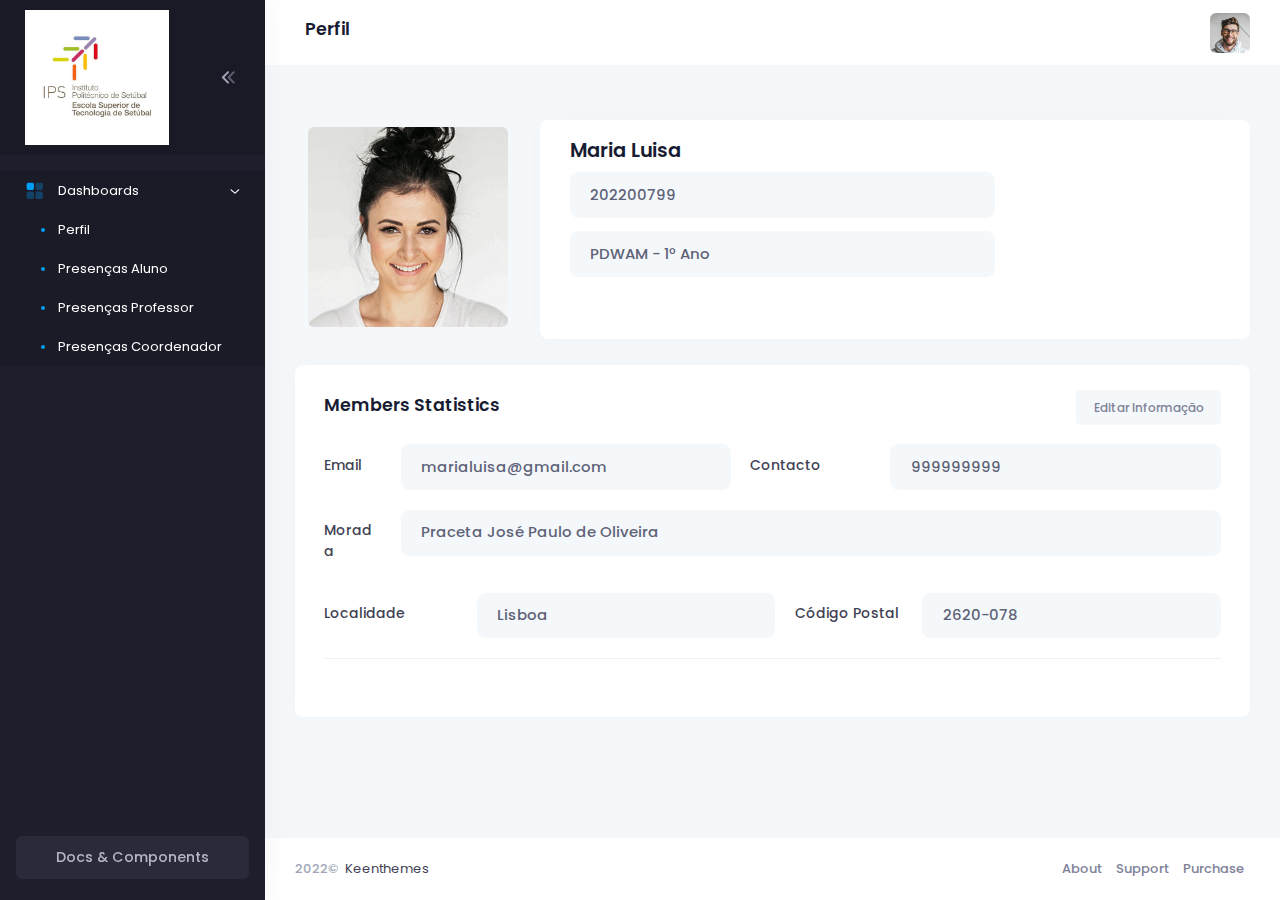
==== commit 14f95a8e: "alteracao do menu" ====
--- a/Projecto.IoT.Presencas/index.html
+++ b/Projecto.IoT.Presencas/index.html
@@ -32,10 +32,10 @@
             <!--begin::Aside-->
             <div id="kt_aside" class="aside aside-dark aside-hoverable" data-kt-drawer="true" data-kt-drawer-name="aside" data-kt-drawer-activate="{default: true, lg: false}" data-kt-drawer-overlay="true" data-kt-drawer-width="{default:'200px', '300px': '250px'}" data-kt-drawer-direction="start" data-kt-drawer-toggle="#kt_aside_mobile_toggle">
                 <!--begin::Brand-->
-                <div class="aside-logo flex-column-auto" id="kt_aside_logo">
+                <div class="aside-logo flex-column-auto" id="kt_aside_logo" style="height: 155px">
                     <!--begin::Logo-->
                     <a href="../../demo1/dist/index.html">
-                        <img alt="Logo" src="assets/media/logos/logo-1-dark.svg" class="h-25px logo" />
+                        <img alt="Logo" src="assets/media/Logo.jpg" class="h-25px logo" />
                     </a>
                     <!--end::Logo-->
                     <!--begin::Aside toggler-->
--- a/Projecto.IoT.Presencas/assets/css/style.bundle.css
+++ b/Projecto.IoT.Presencas/assets/css/style.bundle.css
@@ -1 +1 @@
-@charset "UTF-8";:root{--bs-blue:#009ef6;--bs-indigo:#6610f2;--bs-purple:#6f42c1;--bs-pink:#d63384;--bs-red:#dc3545;--bs-orange:#fd7e14;--bs-yellow:#ffc107;--bs-green:#198754;--bs-teal:#20c997;--bs-cyan:#0dcaf0;--bs-gray:#7E8299;--bs-gray-dark:#3F4254;--bs-gray-100:#F5F8FA;--bs-gray-200:#EFF2F5;--bs-gray-300:#E4E6EF;--bs-gray-400:#B5B5C3;--bs-gray-500:#A1A5B7;--bs-gray-600:#7E8299;--bs-gray-700:#5E6278;--bs-gray-800:#3F4254;--bs-gray-900:#181C32;--bs-white:#ffffff;--bs-light:#F5F8FA;--bs-primary:#009EF7;--bs-secondary:#E4E6EF;--bs-success:#50CD89;--bs-info:#7239EA;--bs-warning:#FFC700;--bs-danger:#F1416C;--bs-dark:#181C32;--bs-white-rgb:255,255,255;--bs-light-rgb:245,248,250;--bs-primary-rgb:0,158,247;--bs-secondary-rgb:228,230,239;--bs-success-rgb:80,205,137;--bs-info-rgb:114,57,234;--bs-warning-rgb:255,199,0;--bs-danger-rgb:241,65,108;--bs-dark-rgb:24,28,50;--bs-white-rgb:255,255,255;--bs-black-rgb:0,0,0;--bs-body-color-rgb:24,28,50;--bs-body-bg-rgb:255,255,255;--bs-font-sans-serif:Poppins,Helvetica,"sans-serif";--bs-font-monospace:SFMono-Regular,Menlo,Monaco,Consolas,"Liberation Mono","Courier New",monospace;--bs-gradient:linear-gradient(180deg, rgba(255, 255, 255, 0.15), rgba(255, 255, 255, 0));--bs-body-font-family:var(--bs-font-sans-serif);--bs-body-font-size:1rem;--bs-body-font-weight:400;--bs-body-line-height:1.5;--bs-body-color:#181C32;--bs-body-bg:#ffffff}*,::after,::before{box-sizing:border-box}body{margin:0;font-family:var(--bs-body-font-family);font-size:var(--bs-body-font-size);font-weight:var(--bs-body-font-weight);line-height:var(--bs-body-line-height);color:var(--bs-body-color);text-align:var(--bs-body-text-align);background-color:var(--bs-body-bg);-webkit-text-size-adjust:100%;-webkit-tap-highlight-color:transparent}hr{margin:1rem 0;color:inherit;background-color:currentColor;border:0;opacity:.25}hr:not([size]){height:1px}.h1,.h2,.h3,.h4,.h5,.h6,h1,h2,h3,h4,h5,h6{margin-top:0;margin-bottom:.5rem;font-weight:600;line-height:1.2;color:#181c32}.h1,h1{font-size:calc(1.3rem + .6vw)}@media (min-width:1200px){.h1,h1{font-size:1.75rem}}.h2,h2{font-size:calc(1.275rem + .3vw)}@media (min-width:1200px){.h2,h2{font-size:1.5rem}}.h3,h3{font-size:calc(1.26rem + .12vw)}@media (min-width:1200px){.h3,h3{font-size:1.35rem}}.h4,h4{font-size:1.25rem}.h5,h5{font-size:1.15rem}.h6,h6{font-size:1.075rem}p{margin-top:0;margin-bottom:1rem}abbr[data-bs-original-title],abbr[title]{text-decoration:underline dotted;cursor:help;text-decoration-skip-ink:none}address{margin-bottom:1rem;font-style:normal;line-height:inherit}ol,ul{padding-left:2rem}dl,ol,ul{margin-top:0;margin-bottom:1rem}ol ol,ol ul,ul ol,ul ul{margin-bottom:0}dt{font-weight:500}dd{margin-bottom:.5rem;margin-left:0}blockquote{margin:0 0 1rem}b,strong{font-weight:600}.small,small{font-size:.875em}.mark,mark{padding:.2em;background-color:#fcf8e3}sub,sup{position:relative;font-size:.75em;line-height:0;vertical-align:baseline}sub{bottom:-.25em}sup{top:-.5em}a{color:#009ef7;text-decoration:none}a:hover{color:#006dab;text-decoration:underline}a:not([href]):not([class]),a:not([href]):not([class]):hover{color:inherit;text-decoration:none}code,kbd,pre,samp{font-family:var(--bs-font-monospace);font-size:1em;direction:ltr;unicode-bidi:bidi-override}pre{display:block;margin-top:0;margin-bottom:1rem;overflow:auto;font-size:.875em}pre code{font-size:inherit;color:inherit;word-break:normal}code{font-size:.875em;color:#b93993;word-wrap:break-word}a>code{color:inherit}kbd{padding:.2rem .4rem;font-size:.875em;color:#fff;background-color:#181c32;border-radius:.325rem}kbd kbd{padding:0;font-size:1em;font-weight:500}figure{margin:0 0 1rem}img,svg{vertical-align:middle}table{caption-side:bottom;border-collapse:collapse}caption{padding-top:.75rem;padding-bottom:.75rem;color:#a1a5b7;text-align:left}th{text-align:inherit;text-align:-webkit-match-parent}tbody,td,tfoot,th,thead,tr{border-color:inherit;border-style:solid;border-width:0}label{display:inline-block}button{border-radius:0}button:focus:not(:focus-visible){outline:0}button,input,optgroup,select,textarea{margin:0;font-family:inherit;font-size:inherit;line-height:inherit}button,select{text-transform:none}[role=button]{cursor:pointer}select{word-wrap:normal}select:disabled{opacity:1}[list]::-webkit-calendar-picker-indicator{display:none}[type=button],[type=reset],[type=submit],button{-webkit-appearance:button}[type=button]:not(:disabled),[type=reset]:not(:disabled),[type=submit]:not(:disabled),button:not(:disabled){cursor:pointer}::-moz-focus-inner{padding:0;border-style:none}textarea{resize:vertical}fieldset{min-width:0;padding:0;margin:0;border:0}legend{float:left;width:100%;padding:0;margin-bottom:.5rem;font-size:calc(1.275rem + .3vw);line-height:inherit}@media (min-width:1200px){legend{font-size:1.5rem}}legend+*{clear:left}::-webkit-datetime-edit-day-field,::-webkit-datetime-edit-fields-wrapper,::-webkit-datetime-edit-hour-field,::-webkit-datetime-edit-minute,::-webkit-datetime-edit-month-field,::-webkit-datetime-edit-text,::-webkit-datetime-edit-year-field{padding:0}::-webkit-inner-spin-button{height:auto}[type=search]{outline-offset:-2px;-webkit-appearance:textfield}::-webkit-search-decoration{-webkit-appearance:none}::-webkit-color-swatch-wrapper{padding:0}::file-selector-button{font:inherit}::-webkit-file-upload-button{font:inherit;-webkit-appearance:button}output{display:inline-block}iframe{border:0}summary{display:list-item;cursor:pointer}progress{vertical-align:baseline}[hidden]{display:none!important}.lead{font-size:1.25rem;font-weight:300}.display-1{font-size:calc(1.625rem + 4.5vw);font-weight:600;line-height:1.2}@media (min-width:1200px){.display-1{font-size:5rem}}.display-2{font-size:calc(1.575rem + 3.9vw);font-weight:600;line-height:1.2}@media (min-width:1200px){.display-2{font-size:4.5rem}}.display-3{font-size:calc(1.525rem + 3.3vw);font-weight:600;line-height:1.2}@media (min-width:1200px){.display-3{font-size:4rem}}.display-4{font-size:calc(1.475rem + 2.7vw);font-weight:600;line-height:1.2}@media (min-width:1200px){.display-4{font-size:3.5rem}}.display-5{font-size:calc(1.425rem + 2.1vw);font-weight:600;line-height:1.2}@media (min-width:1200px){.display-5{font-size:3rem}}.display-6{font-size:calc(1.375rem + 1.5vw);font-weight:600;line-height:1.2}@media (min-width:1200px){.display-6{font-size:2.5rem}}.list-unstyled{padding-left:0;list-style:none}.list-inline{padding-left:0;list-style:none}.list-inline-item{display:inline-block}.list-inline-item:not(:last-child){margin-right:.5rem}.initialism{font-size:.875em;text-transform:uppercase}.blockquote{margin-bottom:1rem;font-size:1.25rem}.blockquote>:last-child{margin-bottom:0}.blockquote-footer{margin-top:-1rem;margin-bottom:1rem;font-size:.875em;color:#7e8299}.blockquote-footer::before{content:"— "}.img-fluid{max-width:100%;height:auto}.img-thumbnail{padding:.25rem;background-color:#fff;border:1px solid #e4e6ef;border-radius:.475rem;box-shadow:0 .1rem 1rem .25rem rgba(0,0,0,.05);max-width:100%;height:auto}.figure{display:inline-block}.figure-img{margin-bottom:.5rem;line-height:1}.figure-caption{font-size:.875em;color:#7e8299}.container,.container-fluid,.container-lg,.container-md,.container-sm,.container-xl,.container-xxl{width:100%;padding-right:var(--bs-gutter-x,1.5rem);padding-left:var(--bs-gutter-x,1.5rem);margin-right:auto;margin-left:auto}@media (min-width:576px){.container,.container-sm{max-width:540px}}@media (min-width:768px){.container,.container-md,.container-sm{max-width:720px}}@media (min-width:992px){.container,.container-lg,.container-md,.container-sm{max-width:960px}}@media (min-width:1200px){.container,.container-lg,.container-md,.container-sm,.container-xl{max-width:1140px}}@media (min-width:1400px){.container,.container-lg,.container-md,.container-sm,.container-xl,.container-xxl{max-width:1320px}}.row{--bs-gutter-x:1.5rem;--bs-gutter-y:0;display:flex;flex-wrap:wrap;margin-top:calc(-1 * var(--bs-gutter-y));margin-right:calc(-.5 * var(--bs-gutter-x));margin-left:calc(-.5 * var(--bs-gutter-x))}.row>*{flex-shrink:0;width:100%;max-width:100%;padding-right:calc(var(--bs-gutter-x) * .5);padding-left:calc(var(--bs-gutter-x) * .5);margin-top:var(--bs-gutter-y)}.col{flex:1 0 0%}.row-cols-auto>*{flex:0 0 auto;width:auto}.row-cols-1>*{flex:0 0 auto;width:100%}.row-cols-2>*{flex:0 0 auto;width:50%}.row-cols-3>*{flex:0 0 auto;width:33.3333333333%}.row-cols-4>*{flex:0 0 auto;width:25%}.row-cols-5>*{flex:0 0 auto;width:20%}.row-cols-6>*{flex:0 0 auto;width:16.6666666667%}.col-auto{flex:0 0 auto;width:auto}.col-1{flex:0 0 auto;width:8.33333333%}.col-2{flex:0 0 auto;width:16.66666667%}.col-3{flex:0 0 auto;width:25%}.col-4{flex:0 0 auto;width:33.33333333%}.col-5{flex:0 0 auto;width:41.66666667%}.col-6{flex:0 0 auto;width:50%}.col-7{flex:0 0 auto;width:58.33333333%}.col-8{flex:0 0 auto;width:66.66666667%}.col-9{flex:0 0 auto;width:75%}.col-10{flex:0 0 auto;width:83.33333333%}.col-11{flex:0 0 auto;width:91.66666667%}.col-12{flex:0 0 auto;width:100%}.offset-1{margin-left:8.33333333%}.offset-2{margin-left:16.66666667%}.offset-3{margin-left:25%}.offset-4{margin-left:33.33333333%}.offset-5{margin-left:41.66666667%}.offset-6{margin-left:50%}.offset-7{margin-left:58.33333333%}.offset-8{margin-left:66.66666667%}.offset-9{margin-left:75%}.offset-10{margin-left:83.33333333%}.offset-11{margin-left:91.66666667%}.g-0,.gx-0{--bs-gutter-x:0rem}.g-0,.gy-0{--bs-gutter-y:0rem}.g-1,.gx-1{--bs-gutter-x:0.25rem}.g-1,.gy-1{--bs-gutter-y:0.25rem}.g-2,.gx-2{--bs-gutter-x:0.5rem}.g-2,.gy-2{--bs-gutter-y:0.5rem}.g-3,.gx-3{--bs-gutter-x:0.75rem}.g-3,.gy-3{--bs-gutter-y:0.75rem}.g-4,.gx-4{--bs-gutter-x:1rem}.g-4,.gy-4{--bs-gutter-y:1rem}.g-5,.gx-5{--bs-gutter-x:1.25rem}.g-5,.gy-5{--bs-gutter-y:1.25rem}.g-6,.gx-6{--bs-gutter-x:1.5rem}.g-6,.gy-6{--bs-gutter-y:1.5rem}.g-7,.gx-7{--bs-gutter-x:1.75rem}.g-7,.gy-7{--bs-gutter-y:1.75rem}.g-8,.gx-8{--bs-gutter-x:2rem}.g-8,.gy-8{--bs-gutter-y:2rem}.g-9,.gx-9{--bs-gutter-x:2.25rem}.g-9,.gy-9{--bs-gutter-y:2.25rem}.g-10,.gx-10{--bs-gutter-x:2.5rem}.g-10,.gy-10{--bs-gutter-y:2.5rem}@media (min-width:576px){.col-sm{flex:1 0 0%}.row-cols-sm-auto>*{flex:0 0 auto;width:auto}.row-cols-sm-1>*{flex:0 0 auto;width:100%}.row-cols-sm-2>*{flex:0 0 auto;width:50%}.row-cols-sm-3>*{flex:0 0 auto;width:33.3333333333%}.row-cols-sm-4>*{flex:0 0 auto;width:25%}.row-cols-sm-5>*{flex:0 0 auto;width:20%}.row-cols-sm-6>*{flex:0 0 auto;width:16.6666666667%}.col-sm-auto{flex:0 0 auto;width:auto}.col-sm-1{flex:0 0 auto;width:8.33333333%}.col-sm-2{flex:0 0 auto;width:16.66666667%}.col-sm-3{flex:0 0 auto;width:25%}.col-sm-4{flex:0 0 auto;width:33.33333333%}.col-sm-5{flex:0 0 auto;width:41.66666667%}.col-sm-6{flex:0 0 auto;width:50%}.col-sm-7{flex:0 0 auto;width:58.33333333%}.col-sm-8{flex:0 0 auto;width:66.66666667%}.col-sm-9{flex:0 0 auto;width:75%}.col-sm-10{flex:0 0 auto;width:83.33333333%}.col-sm-11{flex:0 0 auto;width:91.66666667%}.col-sm-12{flex:0 0 auto;width:100%}.offset-sm-0{margin-left:0}.offset-sm-1{margin-left:8.33333333%}.offset-sm-2{margin-left:16.66666667%}.offset-sm-3{margin-left:25%}.offset-sm-4{margin-left:33.33333333%}.offset-sm-5{margin-left:41.66666667%}.offset-sm-6{margin-left:50%}.offset-sm-7{margin-left:58.33333333%}.offset-sm-8{margin-left:66.66666667%}.offset-sm-9{margin-left:75%}.offset-sm-10{margin-left:83.33333333%}.offset-sm-11{margin-left:91.66666667%}.g-sm-0,.gx-sm-0{--bs-gutter-x:0rem}.g-sm-0,.gy-sm-0{--bs-gutter-y:0rem}.g-sm-1,.gx-sm-1{--bs-gutter-x:0.25rem}.g-sm-1,.gy-sm-1{--bs-gutter-y:0.25rem}.g-sm-2,.gx-sm-2{--bs-gutter-x:0.5rem}.g-sm-2,.gy-sm-2{--bs-gutter-y:0.5rem}.g-sm-3,.gx-sm-3{--bs-gutter-x:0.75rem}.g-sm-3,.gy-sm-3{--bs-gutter-y:0.75rem}.g-sm-4,.gx-sm-4{--bs-gutter-x:1rem}.g-sm-4,.gy-sm-4{--bs-gutter-y:1rem}.g-sm-5,.gx-sm-5{--bs-gutter-x:1.25rem}.g-sm-5,.gy-sm-5{--bs-gutter-y:1.25rem}.g-sm-6,.gx-sm-6{--bs-gutter-x:1.5rem}.g-sm-6,.gy-sm-6{--bs-gutter-y:1.5rem}.g-sm-7,.gx-sm-7{--bs-gutter-x:1.75rem}.g-sm-7,.gy-sm-7{--bs-gutter-y:1.75rem}.g-sm-8,.gx-sm-8{--bs-gutter-x:2rem}.g-sm-8,.gy-sm-8{--bs-gutter-y:2rem}.g-sm-9,.gx-sm-9{--bs-gutter-x:2.25rem}.g-sm-9,.gy-sm-9{--bs-gutter-y:2.25rem}.g-sm-10,.gx-sm-10{--bs-gutter-x:2.5rem}.g-sm-10,.gy-sm-10{--bs-gutter-y:2.5rem}}@media (min-width:768px){.col-md{flex:1 0 0%}.row-cols-md-auto>*{flex:0 0 auto;width:auto}.row-cols-md-1>*{flex:0 0 auto;width:100%}.row-cols-md-2>*{flex:0 0 auto;width:50%}.row-cols-md-3>*{flex:0 0 auto;width:33.3333333333%}.row-cols-md-4>*{flex:0 0 auto;width:25%}.row-cols-md-5>*{flex:0 0 auto;width:20%}.row-cols-md-6>*{flex:0 0 auto;width:16.6666666667%}.col-md-auto{flex:0 0 auto;width:auto}.col-md-1{flex:0 0 auto;width:8.33333333%}.col-md-2{flex:0 0 auto;width:16.66666667%}.col-md-3{flex:0 0 auto;width:25%}.col-md-4{flex:0 0 auto;width:33.33333333%}.col-md-5{flex:0 0 auto;width:41.66666667%}.col-md-6{flex:0 0 auto;width:50%}.col-md-7{flex:0 0 auto;width:58.33333333%}.col-md-8{flex:0 0 auto;width:66.66666667%}.col-md-9{flex:0 0 auto;width:75%}.col-md-10{flex:0 0 auto;width:83.33333333%}.col-md-11{flex:0 0 auto;width:91.66666667%}.col-md-12{flex:0 0 auto;width:100%}.offset-md-0{margin-left:0}.offset-md-1{margin-left:8.33333333%}.offset-md-2{margin-left:16.66666667%}.offset-md-3{margin-left:25%}.offset-md-4{margin-left:33.33333333%}.offset-md-5{margin-left:41.66666667%}.offset-md-6{margin-left:50%}.offset-md-7{margin-left:58.33333333%}.offset-md-8{margin-left:66.66666667%}.offset-md-9{margin-left:75%}.offset-md-10{margin-left:83.33333333%}.offset-md-11{margin-left:91.66666667%}.g-md-0,.gx-md-0{--bs-gutter-x:0rem}.g-md-0,.gy-md-0{--bs-gutter-y:0rem}.g-md-1,.gx-md-1{--bs-gutter-x:0.25rem}.g-md-1,.gy-md-1{--bs-gutter-y:0.25rem}.g-md-2,.gx-md-2{--bs-gutter-x:0.5rem}.g-md-2,.gy-md-2{--bs-gutter-y:0.5rem}.g-md-3,.gx-md-3{--bs-gutter-x:0.75rem}.g-md-3,.gy-md-3{--bs-gutter-y:0.75rem}.g-md-4,.gx-md-4{--bs-gutter-x:1rem}.g-md-4,.gy-md-4{--bs-gutter-y:1rem}.g-md-5,.gx-md-5{--bs-gutter-x:1.25rem}.g-md-5,.gy-md-5{--bs-gutter-y:1.25rem}.g-md-6,.gx-md-6{--bs-gutter-x:1.5rem}.g-md-6,.gy-md-6{--bs-gutter-y:1.5rem}.g-md-7,.gx-md-7{--bs-gutter-x:1.75rem}.g-md-7,.gy-md-7{--bs-gutter-y:1.75rem}.g-md-8,.gx-md-8{--bs-gutter-x:2rem}.g-md-8,.gy-md-8{--bs-gutter-y:2rem}.g-md-9,.gx-md-9{--bs-gutter-x:2.25rem}.g-md-9,.gy-md-9{--bs-gutter-y:2.25rem}.g-md-10,.gx-md-10{--bs-gutter-x:2.5rem}.g-md-10,.gy-md-10{--bs-gutter-y:2.5rem}}@media (min-width:992px){.col-lg{flex:1 0 0%}.row-cols-lg-auto>*{flex:0 0 auto;width:auto}.row-cols-lg-1>*{flex:0 0 auto;width:100%}.row-cols-lg-2>*{flex:0 0 auto;width:50%}.row-cols-lg-3>*{flex:0 0 auto;width:33.3333333333%}.row-cols-lg-4>*{flex:0 0 auto;width:25%}.row-cols-lg-5>*{flex:0 0 auto;width:20%}.row-cols-lg-6>*{flex:0 0 auto;width:16.6666666667%}.col-lg-auto{flex:0 0 auto;width:auto}.col-lg-1{flex:0 0 auto;width:8.33333333%}.col-lg-2{flex:0 0 auto;width:16.66666667%}.col-lg-3{flex:0 0 auto;width:25%}.col-lg-4{flex:0 0 auto;width:33.33333333%}.col-lg-5{flex:0 0 auto;width:41.66666667%}.col-lg-6{flex:0 0 auto;width:50%}.col-lg-7{flex:0 0 auto;width:58.33333333%}.col-lg-8{flex:0 0 auto;width:66.66666667%}.col-lg-9{flex:0 0 auto;width:75%}.col-lg-10{flex:0 0 auto;width:83.33333333%}.col-lg-11{flex:0 0 auto;width:91.66666667%}.col-lg-12{flex:0 0 auto;width:100%}.offset-lg-0{margin-left:0}.offset-lg-1{margin-left:8.33333333%}.offset-lg-2{margin-left:16.66666667%}.offset-lg-3{margin-left:25%}.offset-lg-4{margin-left:33.33333333%}.offset-lg-5{margin-left:41.66666667%}.offset-lg-6{margin-left:50%}.offset-lg-7{margin-left:58.33333333%}.offset-lg-8{margin-left:66.66666667%}.offset-lg-9{margin-left:75%}.offset-lg-10{margin-left:83.33333333%}.offset-lg-11{margin-left:91.66666667%}.g-lg-0,.gx-lg-0{--bs-gutter-x:0rem}.g-lg-0,.gy-lg-0{--bs-gutter-y:0rem}.g-lg-1,.gx-lg-1{--bs-gutter-x:0.25rem}.g-lg-1,.gy-lg-1{--bs-gutter-y:0.25rem}.g-lg-2,.gx-lg-2{--bs-gutter-x:0.5rem}.g-lg-2,.gy-lg-2{--bs-gutter-y:0.5rem}.g-lg-3,.gx-lg-3{--bs-gutter-x:0.75rem}.g-lg-3,.gy-lg-3{--bs-gutter-y:0.75rem}.g-lg-4,.gx-lg-4{--bs-gutter-x:1rem}.g-lg-4,.gy-lg-4{--bs-gutter-y:1rem}.g-lg-5,.gx-lg-5{--bs-gutter-x:1.25rem}.g-lg-5,.gy-lg-5{--bs-gutter-y:1.25rem}.g-lg-6,.gx-lg-6{--bs-gutter-x:1.5rem}.g-lg-6,.gy-lg-6{--bs-gutter-y:1.5rem}.g-lg-7,.gx-lg-7{--bs-gutter-x:1.75rem}.g-lg-7,.gy-lg-7{--bs-gutter-y:1.75rem}.g-lg-8,.gx-lg-8{--bs-gutter-x:2rem}.g-lg-8,.gy-lg-8{--bs-gutter-y:2rem}.g-lg-9,.gx-lg-9{--bs-gutter-x:2.25rem}.g-lg-9,.gy-lg-9{--bs-gutter-y:2.25rem}.g-lg-10,.gx-lg-10{--bs-gutter-x:2.5rem}.g-lg-10,.gy-lg-10{--bs-gutter-y:2.5rem}}@media (min-width:1200px){.col-xl{flex:1 0 0%}.row-cols-xl-auto>*{flex:0 0 auto;width:auto}.row-cols-xl-1>*{flex:0 0 auto;width:100%}.row-cols-xl-2>*{flex:0 0 auto;width:50%}.row-cols-xl-3>*{flex:0 0 auto;width:33.3333333333%}.row-cols-xl-4>*{flex:0 0 auto;width:25%}.row-cols-xl-5>*{flex:0 0 auto;width:20%}.row-cols-xl-6>*{flex:0 0 auto;width:16.6666666667%}.col-xl-auto{flex:0 0 auto;width:auto}.col-xl-1{flex:0 0 auto;width:8.33333333%}.col-xl-2{flex:0 0 auto;width:16.66666667%}.col-xl-3{flex:0 0 auto;width:25%}.col-xl-4{flex:0 0 auto;width:33.33333333%}.col-xl-5{flex:0 0 auto;width:41.66666667%}.col-xl-6{flex:0 0 auto;width:50%}.col-xl-7{flex:0 0 auto;width:58.33333333%}.col-xl-8{flex:0 0 auto;width:66.66666667%}.col-xl-9{flex:0 0 auto;width:75%}.col-xl-10{flex:0 0 auto;width:83.33333333%}.col-xl-11{flex:0 0 auto;width:91.66666667%}.col-xl-12{flex:0 0 auto;width:100%}.offset-xl-0{margin-left:0}.offset-xl-1{margin-left:8.33333333%}.offset-xl-2{margin-left:16.66666667%}.offset-xl-3{margin-left:25%}.offset-xl-4{margin-left:33.33333333%}.offset-xl-5{margin-left:41.66666667%}.offset-xl-6{margin-left:50%}.offset-xl-7{margin-left:58.33333333%}.offset-xl-8{margin-left:66.66666667%}.offset-xl-9{margin-left:75%}.offset-xl-10{margin-left:83.33333333%}.offset-xl-11{margin-left:91.66666667%}.g-xl-0,.gx-xl-0{--bs-gutter-x:0rem}.g-xl-0,.gy-xl-0{--bs-gutter-y:0rem}.g-xl-1,.gx-xl-1{--bs-gutter-x:0.25rem}.g-xl-1,.gy-xl-1{--bs-gutter-y:0.25rem}.g-xl-2,.gx-xl-2{--bs-gutter-x:0.5rem}.g-xl-2,.gy-xl-2{--bs-gutter-y:0.5rem}.g-xl-3,.gx-xl-3{--bs-gutter-x:0.75rem}.g-xl-3,.gy-xl-3{--bs-gutter-y:0.75rem}.g-xl-4,.gx-xl-4{--bs-gutter-x:1rem}.g-xl-4,.gy-xl-4{--bs-gutter-y:1rem}.g-xl-5,.gx-xl-5{--bs-gutter-x:1.25rem}.g-xl-5,.gy-xl-5{--bs-gutter-y:1.25rem}.g-xl-6,.gx-xl-6{--bs-gutter-x:1.5rem}.g-xl-6,.gy-xl-6{--bs-gutter-y:1.5rem}.g-xl-7,.gx-xl-7{--bs-gutter-x:1.75rem}.g-xl-7,.gy-xl-7{--bs-gutter-y:1.75rem}.g-xl-8,.gx-xl-8{--bs-gutter-x:2rem}.g-xl-8,.gy-xl-8{--bs-gutter-y:2rem}.g-xl-9,.gx-xl-9{--bs-gutter-x:2.25rem}.g-xl-9,.gy-xl-9{--bs-gutter-y:2.25rem}.g-xl-10,.gx-xl-10{--bs-gutter-x:2.5rem}.g-xl-10,.gy-xl-10{--bs-gutter-y:2.5rem}}@media (min-width:1400px){.col-xxl{flex:1 0 0%}.row-cols-xxl-auto>*{flex:0 0 auto;width:auto}.row-cols-xxl-1>*{flex:0 0 auto;width:100%}.row-cols-xxl-2>*{flex:0 0 auto;width:50%}.row-cols-xxl-3>*{flex:0 0 auto;width:33.3333333333%}.row-cols-xxl-4>*{flex:0 0 auto;width:25%}.row-cols-xxl-5>*{flex:0 0 auto;width:20%}.row-cols-xxl-6>*{flex:0 0 auto;width:16.6666666667%}.col-xxl-auto{flex:0 0 auto;width:auto}.col-xxl-1{flex:0 0 auto;width:8.33333333%}.col-xxl-2{flex:0 0 auto;width:16.66666667%}.col-xxl-3{flex:0 0 auto;width:25%}.col-xxl-4{flex:0 0 auto;width:33.33333333%}.col-xxl-5{flex:0 0 auto;width:41.66666667%}.col-xxl-6{flex:0 0 auto;width:50%}.col-xxl-7{flex:0 0 auto;width:58.33333333%}.col-xxl-8{flex:0 0 auto;width:66.66666667%}.col-xxl-9{flex:0 0 auto;width:75%}.col-xxl-10{flex:0 0 auto;width:83.33333333%}.col-xxl-11{flex:0 0 auto;width:91.66666667%}.col-xxl-12{flex:0 0 auto;width:100%}.offset-xxl-0{margin-left:0}.offset-xxl-1{margin-left:8.33333333%}.offset-xxl-2{margin-left:16.66666667%}.offset-xxl-3{margin-left:25%}.offset-xxl-4{margin-left:33.33333333%}.offset-xxl-5{margin-left:41.66666667%}.offset-xxl-6{margin-left:50%}.offset-xxl-7{margin-left:58.33333333%}.offset-xxl-8{margin-left:66.66666667%}.offset-xxl-9{margin-left:75%}.offset-xxl-10{margin-left:83.33333333%}.offset-xxl-11{margin-left:91.66666667%}.g-xxl-0,.gx-xxl-0{--bs-gutter-x:0rem}.g-xxl-0,.gy-xxl-0{--bs-gutter-y:0rem}.g-xxl-1,.gx-xxl-1{--bs-gutter-x:0.25rem}.g-xxl-1,.gy-xxl-1{--bs-gutter-y:0.25rem}.g-xxl-2,.gx-xxl-2{--bs-gutter-x:0.5rem}.g-xxl-2,.gy-xxl-2{--bs-gutter-y:0.5rem}.g-xxl-3,.gx-xxl-3{--bs-gutter-x:0.75rem}.g-xxl-3,.gy-xxl-3{--bs-gutter-y:0.75rem}.g-xxl-4,.gx-xxl-4{--bs-gutter-x:1rem}.g-xxl-4,.gy-xxl-4{--bs-gutter-y:1rem}.g-xxl-5,.gx-xxl-5{--bs-gutter-x:1.25rem}.g-xxl-5,.gy-xxl-5{--bs-gutter-y:1.25rem}.g-xxl-6,.gx-xxl-6{--bs-gutter-x:1.5rem}.g-xxl-6,.gy-xxl-6{--bs-gutter-y:1.5rem}.g-xxl-7,.gx-xxl-7{--bs-gutter-x:1.75rem}.g-xxl-7,.gy-xxl-7{--bs-gutter-y:1.75rem}.g-xxl-8,.gx-xxl-8{--bs-gutter-x:2rem}.g-xxl-8,.gy-xxl-8{--bs-gutter-y:2rem}.g-xxl-9,.gx-xxl-9{--bs-gutter-x:2.25rem}.g-xxl-9,.gy-xxl-9{--bs-gutter-y:2.25rem}.g-xxl-10,.gx-xxl-10{--bs-gutter-x:2.5rem}.g-xxl-10,.gy-xxl-10{--bs-gutter-y:2.5rem}}.table{--bs-table-bg:transparent;--bs-table-accent-bg:transparent;--bs-table-striped-color:#181C32;--bs-table-striped-bg:rgba(245, 248, 250, 0.75);--bs-table-active-color:#181C32;--bs-table-active-bg:#F5F8FA;--bs-table-hover-color:#181C32;--bs-table-hover-bg:#F5F8FA;width:100%;margin-bottom:1rem;color:#181c32;vertical-align:top;border-color:#eff2f5}.table>:not(caption)>*>*{padding:.75rem .75rem;background-color:var(--bs-table-bg);border-bottom-width:1px;box-shadow:inset 0 0 0 9999px var(--bs-table-accent-bg)}.table>tbody{vertical-align:inherit}.table>thead{vertical-align:bottom}.table>:not(:first-child){border-top:2px solid currentColor}.caption-top{caption-side:top}.table-sm>:not(caption)>*>*{padding:.5rem .5rem}.table-bordered>:not(caption)>*{border-width:1px 0}.table-bordered>:not(caption)>*>*{border-width:0 1px}.table-borderless>:not(caption)>*>*{border-bottom-width:0}.table-borderless>:not(:first-child){border-top-width:0}.table-striped>tbody>tr:nth-of-type(odd)>*{--bs-table-accent-bg:var(--bs-table-striped-bg);color:var(--bs-table-striped-color)}.table-active{--bs-table-accent-bg:var(--bs-table-active-bg);color:var(--bs-table-active-color)}.table-hover>tbody>tr:hover>*{--bs-table-accent-bg:var(--bs-table-hover-bg);color:var(--bs-table-hover-color)}.table-primary{--bs-table-bg:#ccecfd;--bs-table-striped-bg:#c2e0f0;--bs-table-striped-color:#000000;--bs-table-active-bg:#b8d4e4;--bs-table-active-color:#000000;--bs-table-hover-bg:#bddaea;--bs-table-hover-color:#000000;color:#000;border-color:#b8d4e4}.table-secondary{--bs-table-bg:#fafafc;--bs-table-striped-bg:#eeeeef;--bs-table-striped-color:#000000;--bs-table-active-bg:#e1e1e3;--bs-table-active-color:#000000;--bs-table-hover-bg:#e7e7e9;--bs-table-hover-color:#000000;color:#000;border-color:#e1e1e3}.table-success{--bs-table-bg:#dcf5e7;--bs-table-striped-bg:#d1e9db;--bs-table-striped-color:#000000;--bs-table-active-bg:#c6ddd0;--bs-table-active-color:#000000;--bs-table-hover-bg:#cce3d6;--bs-table-hover-color:#000000;color:#000;border-color:#c6ddd0}.table-info{--bs-table-bg:#e3d7fb;--bs-table-striped-bg:#d8ccee;--bs-table-striped-color:#000000;--bs-table-active-bg:#ccc2e2;--bs-table-active-color:#000000;--bs-table-hover-bg:#d2c7e8;--bs-table-hover-color:#000000;color:#000;border-color:#ccc2e2}.table-warning{--bs-table-bg:#fff4cc;--bs-table-striped-bg:#f2e8c2;--bs-table-striped-color:#000000;--bs-table-active-bg:#e6dcb8;--bs-table-active-color:#000000;--bs-table-hover-bg:#ece2bd;--bs-table-hover-color:#000000;color:#000;border-color:#e6dcb8}.table-danger{--bs-table-bg:#fcd9e2;--bs-table-striped-bg:#efced7;--bs-table-striped-color:#000000;--bs-table-active-bg:#e3c3cb;--bs-table-active-color:#000000;--bs-table-hover-bg:#e9c9d1;--bs-table-hover-color:#000000;color:#000;border-color:#e3c3cb}.table-light{--bs-table-bg:#F5F8FA;--bs-table-striped-bg:#e9ecee;--bs-table-striped-color:#000000;--bs-table-active-bg:#dddfe1;--bs-table-active-color:#000000;--bs-table-hover-bg:#e3e5e7;--bs-table-hover-color:#000000;color:#000;border-color:#dddfe1}.table-dark{--bs-table-bg:#181C32;--bs-table-striped-bg:#24273c;--bs-table-striped-color:#ffffff;--bs-table-active-bg:#2f3347;--bs-table-active-color:#ffffff;--bs-table-hover-bg:#292d41;--bs-table-hover-color:#ffffff;color:#fff;border-color:#2f3347}.table-responsive{overflow-x:auto;-webkit-overflow-scrolling:touch}@media (max-width:575.98px){.table-responsive-sm{overflow-x:auto;-webkit-overflow-scrolling:touch}}@media (max-width:767.98px){.table-responsive-md{overflow-x:auto;-webkit-overflow-scrolling:touch}}@media (max-width:991.98px){.table-responsive-lg{overflow-x:auto;-webkit-overflow-scrolling:touch}}@media (max-width:1199.98px){.table-responsive-xl{overflow-x:auto;-webkit-overflow-scrolling:touch}}@media (max-width:1399.98px){.table-responsive-xxl{overflow-x:auto;-webkit-overflow-scrolling:touch}}.form-label{margin-bottom:.5rem;font-size:1.05rem;font-weight:500;color:#3f4254}.col-form-label{padding-top:calc(.75rem + 1px);padding-bottom:calc(.75rem + 1px);margin-bottom:0;font-size:inherit;font-weight:500;line-height:1.5;color:#3f4254}.col-form-label-lg{padding-top:calc(.825rem + 1px);padding-bottom:calc(.825rem + 1px);font-size:1.15rem}.col-form-label-sm{padding-top:calc(.55rem + 1px);padding-bottom:calc(.55rem + 1px);font-size:.925rem}.form-text{margin-top:.5rem;font-size:.925rem;color:#a1a5b7}.form-control{display:block;width:100%;padding:.75rem 1rem;font-size:1.1rem;font-weight:500;line-height:1.5;color:#5e6278;background-color:#fff;background-clip:padding-box;border:1px solid #e4e6ef;appearance:none;border-radius:.475rem;box-shadow:inset 0 1px 2px rgba(0,0,0,.075);transition:border-color .15s ease-in-out,box-shadow .15s ease-in-out}@media (prefers-reduced-motion:reduce){.form-control{transition:none}}.form-control[type=file]{overflow:hidden}.form-control[type=file]:not(:disabled):not([readonly]){cursor:pointer}.form-control:focus{color:#5e6278;background-color:#fff;border-color:#b5b5c3;outline:0;box-shadow:inset 0 1px 2px rgba(0,0,0,.075),0 0 0 .25rem rgba(0,158,247,.25)}.form-control::-webkit-date-and-time-value{height:1.5em}.form-control::placeholder{color:#a1a5b7;opacity:1}.form-control:disabled,.form-control[readonly]{background-color:#eff2f5;opacity:1}.form-control::file-selector-button{padding:.75rem 1rem;margin:-.75rem -1rem;margin-inline-end:1rem;color:#5e6278;background-color:#f5f8fa;pointer-events:none;border-color:inherit;border-style:solid;border-width:0;border-inline-end-width:1px;border-radius:0;transition:color .15s ease-in-out,background-color .15s ease-in-out,border-color .15s ease-in-out,box-shadow .15s ease-in-out}@media (prefers-reduced-motion:reduce){.form-control::file-selector-button{transition:none}}.form-control:hover:not(:disabled):not([readonly])::file-selector-button{background-color:#e9ecee}.form-control::-webkit-file-upload-button{padding:.75rem 1rem;margin:-.75rem -1rem;margin-inline-end:1rem;color:#5e6278;background-color:#f5f8fa;pointer-events:none;border-color:inherit;border-style:solid;border-width:0;border-inline-end-width:1px;border-radius:0;transition:color .15s ease-in-out,background-color .15s ease-in-out,border-color .15s ease-in-out,box-shadow .15s ease-in-out}@media (prefers-reduced-motion:reduce){.form-control::-webkit-file-upload-button{transition:none}}.form-control:hover:not(:disabled):not([readonly])::-webkit-file-upload-button{background-color:#e9ecee}.form-control-plaintext{display:block;width:100%;padding:.75rem 0;margin-bottom:0;line-height:1.5;color:#5e6278;background-color:transparent;border:solid transparent;border-width:1px 0}.form-control-plaintext.form-control-lg,.form-control-plaintext.form-control-sm{padding-right:0;padding-left:0}.form-control-sm{min-height:calc(1.5em + 1.1rem + 2px);padding:.55rem .75rem;font-size:.925rem;border-radius:.325rem}.form-control-sm::file-selector-button{padding:.55rem .75rem;margin:-.55rem -.75rem;margin-inline-end:.75rem}.form-control-sm::-webkit-file-upload-button{padding:.55rem .75rem;margin:-.55rem -.75rem;margin-inline-end:.75rem}.form-control-lg{min-height:calc(1.5em + 1.65rem + 2px);padding:.825rem 1.5rem;font-size:1.15rem;border-radius:.625rem}.form-control-lg::file-selector-button{padding:.825rem 1.5rem;margin:-.825rem -1.5rem;margin-inline-end:1.5rem}.form-control-lg::-webkit-file-upload-button{padding:.825rem 1.5rem;margin:-.825rem -1.5rem;margin-inline-end:1.5rem}textarea.form-control{min-height:calc(1.5em + 1.5rem + 2px)}textarea.form-control-sm{min-height:calc(1.5em + 1.1rem + 2px)}textarea.form-control-lg{min-height:calc(1.5em + 1.65rem + 2px)}.form-control-color{width:3rem;height:auto;padding:.75rem}.form-control-color:not(:disabled):not([readonly]){cursor:pointer}.form-control-color::-moz-color-swatch{height:1.5em;border-radius:.475rem}.form-control-color::-webkit-color-swatch{height:1.5em;border-radius:.475rem}.form-select{display:block;width:100%;padding:.75rem 3rem .75rem 1rem;-moz-padding-start:calc(1rem - 3px);font-size:1.1rem;font-weight:500;line-height:1.5;color:#5e6278;background-color:#fff;background-image:url("data:image/svg+xml,%3csvg xmlns='http://www.w3.org/2000/svg' viewBox='0 0 16 16'%3e%3cpath fill='none' stroke='%237E8299' stroke-linecap='round' stroke-linejoin='round' stroke-width='2' d='M2 5l6 6 6-6'/%3e%3c/svg%3e");background-repeat:no-repeat;background-position:right 1rem center;background-size:16px 12px;border:1px solid #e4e6ef;border-radius:.475rem;box-shadow:inset 0 1px 2px rgba(0,0,0,.075);transition:border-color .15s ease-in-out,box-shadow .15s ease-in-out;appearance:none}@media (prefers-reduced-motion:reduce){.form-select{transition:none}}.form-select:focus{border-color:#b5b5c3;outline:0;box-shadow:inset 0 1px 2px rgba(0,0,0,.075),0 0 0 .25rem rgba(0,158,247,.25)}.form-select[multiple],.form-select[size]:not([size="1"]){padding-right:1rem;background-image:none}.form-select:disabled{background-color:#eff2f5}.form-select:-moz-focusring{color:transparent;text-shadow:0 0 0 #5e6278}.form-select-sm{padding-top:.55rem;padding-bottom:.55rem;padding-left:.75rem;font-size:.925rem;border-radius:.325rem}.form-select-lg{padding-top:.825rem;padding-bottom:.825rem;padding-left:1.5rem;font-size:1.15rem;border-radius:.625rem}.form-check{display:block;min-height:1.5rem;padding-left:2.25rem;margin-bottom:.125rem}.form-check .form-check-input{float:left;margin-left:-2.25rem}.form-check-input{width:1.75rem;height:1.75rem;margin-top:-.125rem;vertical-align:top;background-color:#fff;background-repeat:no-repeat;background-position:center;background-size:contain;border:1px solid rgba(0,0,0,.25);appearance:none;color-adjust:exact;transition:background-color .15s ease-in-out,background-position .15s ease-in-out,border-color .15s ease-in-out,box-shadow .15s ease-in-out}@media (prefers-reduced-motion:reduce){.form-check-input{transition:none}}.form-check-input[type=checkbox]{border-radius:.45em}.form-check-input[type=radio]{border-radius:50%}.form-check-input:active{filter:brightness(90%)}.form-check-input:focus{border-color:#b5b5c3;outline:0;box-shadow:none}.form-check-input:checked{background-color:#009ef7;border-color:#009ef7}.form-check-input:checked[type=checkbox]{background-image:url("data:image/svg+xml,%3csvg xmlns='http://www.w3.org/2000/svg' viewBox='0 0 13 11' width='13' height='11' fill='none'%3e%3cpath d='M11.0426 1.02893C11.3258 0.695792 11.8254 0.655283 12.1585 0.938451C12.4917 1.22162 12.5322 1.72124 12.249 2.05437L5.51985 9.97104C5.23224 10.3094 4.72261 10.3451 4.3907 10.05L0.828197 6.88335C0.50141 6.59288 0.471975 6.09249 0.762452 5.7657C1.05293 5.43891 1.55332 5.40948 1.88011 5.69995L4.83765 8.32889L11.0426 1.02893Z' fill='%23FFFFFF'/%3e%3c/svg%3e")}.form-check-input:checked[type=radio]{background-image:url("data:image/svg+xml,%3csvg xmlns='http://www.w3.org/2000/svg' viewBox='-4 -4 8 8'%3e%3ccircle r='2' fill='%23FFFFFF'/%3e%3c/svg%3e")}.form-check-input[type=checkbox]:indeterminate{background-color:#009ef7;border-color:#009ef7;background-image:url("data:image/svg+xml,%3csvg xmlns='http://www.w3.org/2000/svg' viewBox='0 0 20 20'%3e%3cpath fill='none' stroke='%23FFFFFF' stroke-linecap='round' stroke-linejoin='round' stroke-width='3' d='M6 10h8'/%3e%3c/svg%3e")}.form-check-input:disabled{pointer-events:none;filter:none;opacity:.5}.form-check-input:disabled~.form-check-label,.form-check-input[disabled]~.form-check-label{opacity:.5}.form-switch{padding-left:3.75rem}.form-switch .form-check-input{width:3.25rem;margin-left:-3.75rem;background-image:url("data:image/svg+xml,%3csvg xmlns='http://www.w3.org/2000/svg' viewBox='-4 -4 8 8'%3e%3ccircle r='3' fill='rgba%280, 0, 0, 0.25%29'/%3e%3c/svg%3e");background-position:left center;border-radius:3.25rem;transition:background-position .15s ease-in-out}@media (prefers-reduced-motion:reduce){.form-switch .form-check-input{transition:none}}.form-switch .form-check-input:focus{background-image:url("data:image/svg+xml,%3csvg xmlns='http://www.w3.org/2000/svg' viewBox='-4 -4 8 8'%3e%3ccircle r='3' fill='%23B5B5C3'/%3e%3c/svg%3e")}.form-switch .form-check-input:checked{background-position:right center;background-image:url("data:image/svg+xml,%3csvg xmlns='http://www.w3.org/2000/svg' viewBox='-4 -4 8 8'%3e%3ccircle r='3' fill='%23FFFFFF'/%3e%3c/svg%3e")}.form-check-inline{display:inline-block;margin-right:1rem}.btn-check{position:absolute;clip:rect(0,0,0,0);pointer-events:none}.btn-check:disabled+.btn,.btn-check[disabled]+.btn{pointer-events:none;filter:none;opacity:.6}.form-range{width:100%;height:1.5rem;padding:0;background-color:transparent;appearance:none}.form-range:focus{outline:0}.form-range:focus::-webkit-slider-thumb{box-shadow:0 0 0 1px #fff,0 0 0 .25rem rgba(0,158,247,.25)}.form-range:focus::-moz-range-thumb{box-shadow:0 0 0 1px #fff,0 0 0 .25rem rgba(0,158,247,.25)}.form-range::-moz-focus-outer{border:0}.form-range::-webkit-slider-thumb{width:1rem;height:1rem;margin-top:-.25rem;background-color:#009ef7;border:0;border-radius:1rem;box-shadow:0 .1rem .25rem rgba(0,0,0,.1);transition:background-color .15s ease-in-out,border-color .15s ease-in-out,box-shadow .15s ease-in-out;appearance:none}@media (prefers-reduced-motion:reduce){.form-range::-webkit-slider-thumb{transition:none}}.form-range::-webkit-slider-thumb:active{background-color:#b3e2fd}.form-range::-webkit-slider-runnable-track{width:100%;height:.5rem;color:transparent;cursor:pointer;background-color:#e4e6ef;border-color:transparent;border-radius:0;box-shadow:inset 0 1px 2px rgba(0,0,0,.075)}.form-range::-moz-range-thumb{width:1rem;height:1rem;background-color:#009ef7;border:0;border-radius:1rem;box-shadow:0 .1rem .25rem rgba(0,0,0,.1);transition:background-color .15s ease-in-out,border-color .15s ease-in-out,box-shadow .15s ease-in-out;appearance:none}@media (prefers-reduced-motion:reduce){.form-range::-moz-range-thumb{transition:none}}.form-range::-moz-range-thumb:active{background-color:#b3e2fd}.form-range::-moz-range-track{width:100%;height:.5rem;color:transparent;cursor:pointer;background-color:#e4e6ef;border-color:transparent;border-radius:0;box-shadow:inset 0 1px 2px rgba(0,0,0,.075)}.form-range:disabled{pointer-events:none}.form-range:disabled::-webkit-slider-thumb{background-color:#a1a5b7}.form-range:disabled::-moz-range-thumb{background-color:#a1a5b7}.form-floating{position:relative}.form-floating>.form-control,.form-floating>.form-select{height:add(3.75rem,2px);line-height:1.25}.form-floating>label{position:absolute;top:0;left:0;height:100%;padding:1rem 1rem;pointer-events:none;border:1px solid transparent;transform-origin:0 0;transition:opacity .1s ease-in-out,transform .1s ease-in-out}@media (prefers-reduced-motion:reduce){.form-floating>label{transition:none}}.form-floating>.form-control{padding:1rem 1rem}.form-floating>.form-control::placeholder{color:transparent}.form-floating>.form-control:focus,.form-floating>.form-control:not(:placeholder-shown){padding-top:2.15rem;padding-bottom:.625rem}.form-floating>.form-control:-webkit-autofill{padding-top:2.15rem;padding-bottom:.625rem}.form-floating>.form-select{padding-top:2.15rem;padding-bottom:.625rem}.form-floating>.form-control:focus~label,.form-floating>.form-control:not(:placeholder-shown)~label,.form-floating>.form-select~label{opacity:.65;transform:scale(.85) translateY(-.5rem) translateX(.15rem)}.form-floating>.form-control:-webkit-autofill~label{opacity:.65;transform:scale(.85) translateY(-.5rem) translateX(.15rem)}.input-group{position:relative;display:flex;flex-wrap:wrap;align-items:stretch;width:100%}.input-group>.form-control,.input-group>.form-select{position:relative;flex:1 1 auto;width:1%;min-width:0}.input-group>.form-control:focus,.input-group>.form-select:focus{z-index:3}.input-group .btn{position:relative;z-index:2}.input-group .btn:focus{z-index:3}.input-group-text{display:flex;align-items:center;padding:.75rem 1rem;font-size:1.1rem;font-weight:500;line-height:1.5;color:#3f4254;text-align:center;white-space:nowrap;background-color:#f5f8fa;border:1px solid #e4e6ef;border-radius:.475rem}.input-group-lg>.btn,.input-group-lg>.form-control,.input-group-lg>.form-select,.input-group-lg>.input-group-text{padding:.825rem 1.5rem;font-size:1.15rem;border-radius:.625rem}.input-group-sm>.btn,.input-group-sm>.form-control,.input-group-sm>.form-select,.input-group-sm>.input-group-text{padding:.55rem .75rem;font-size:.925rem;border-radius:.325rem}.input-group-lg>.form-select,.input-group-sm>.form-select{padding-right:4rem}.input-group:not(.has-validation)>.dropdown-toggle:nth-last-child(n+3),.input-group:not(.has-validation)>:not(:last-child):not(.dropdown-toggle):not(.dropdown-menu){border-top-right-radius:0;border-bottom-right-radius:0}.input-group.has-validation>.dropdown-toggle:nth-last-child(n+4),.input-group.has-validation>:nth-last-child(n+3):not(.dropdown-toggle):not(.dropdown-menu){border-top-right-radius:0;border-bottom-right-radius:0}.input-group>:not(:first-child):not(.dropdown-menu):not(.valid-tooltip):not(.valid-feedback):not(.invalid-tooltip):not(.invalid-feedback){margin-left:-1px;border-top-left-radius:0;border-bottom-left-radius:0}.valid-feedback{display:none;width:100%;margin-top:.5rem;font-size:.925rem;color:#50cd89}.valid-tooltip{position:absolute;top:100%;z-index:5;display:none;max-width:100%;padding:.75rem 1rem;margin-top:.1rem;font-size:.925rem;color:#000;background-color:#50cd89;border-radius:.475rem}.is-valid~.valid-feedback,.is-valid~.valid-tooltip,.was-validated :valid~.valid-feedback,.was-validated :valid~.valid-tooltip{display:block}.form-control.is-valid,.was-validated .form-control:valid{border-color:#50cd89;padding-right:calc(1.5em + 1.5rem);background-image:url("data:image/svg+xml,%3csvg xmlns='http://www.w3.org/2000/svg' viewBox='0 0 8 8'%3e%3cpath fill='%2350CD89' d='M2.3 6.73L.6 4.53c-.4-1.04.46-1.4 1.1-.8l1.1 1.4 3.4-3.8c.6-.63 1.6-.27 1.2.7l-4 4.6c-.43.5-.8.4-1.1.1z'/%3e%3c/svg%3e");background-repeat:no-repeat;background-position:right calc(.375em + .375rem) center;background-size:calc(.75em + .75rem) calc(.75em + .75rem)}.form-control.is-valid:focus,.was-validated .form-control:valid:focus{border-color:#50cd89;box-shadow:0 0 0 .25rem rgba(80,205,137,.25)}.was-validated textarea.form-control:valid,textarea.form-control.is-valid{padding-right:calc(1.5em + 1.5rem);background-position:top calc(.375em + .375rem) right calc(.375em + .375rem)}.form-select.is-valid,.was-validated .form-select:valid{border-color:#50cd89}.form-select.is-valid:not([multiple]):not([size]),.form-select.is-valid:not([multiple])[size="1"],.was-validated .form-select:valid:not([multiple]):not([size]),.was-validated .form-select:valid:not([multiple])[size="1"]{padding-right:5.5rem;background-image:url("data:image/svg+xml,%3csvg xmlns='http://www.w3.org/2000/svg' viewBox='0 0 16 16'%3e%3cpath fill='none' stroke='%237E8299' stroke-linecap='round' stroke-linejoin='round' stroke-width='2' d='M2 5l6 6 6-6'/%3e%3c/svg%3e"),url("data:image/svg+xml,%3csvg xmlns='http://www.w3.org/2000/svg' viewBox='0 0 8 8'%3e%3cpath fill='%2350CD89' d='M2.3 6.73L.6 4.53c-.4-1.04.46-1.4 1.1-.8l1.1 1.4 3.4-3.8c.6-.63 1.6-.27 1.2.7l-4 4.6c-.43.5-.8.4-1.1.1z'/%3e%3c/svg%3e");background-position:right 1rem center,center right 3rem;background-size:16px 12px,calc(.75em + .75rem) calc(.75em + .75rem)}.form-select.is-valid:focus,.was-validated .form-select:valid:focus{border-color:#50cd89;box-shadow:0 0 0 .25rem rgba(80,205,137,.25)}.form-check-input.is-valid,.was-validated .form-check-input:valid{border-color:#50cd89}.form-check-input.is-valid:checked,.was-validated .form-check-input:valid:checked{background-color:#50cd89}.form-check-input.is-valid:focus,.was-validated .form-check-input:valid:focus{box-shadow:0 0 0 .25rem rgba(80,205,137,.25)}.form-check-input.is-valid~.form-check-label,.was-validated .form-check-input:valid~.form-check-label{color:#50cd89}.form-check-inline .form-check-input~.valid-feedback{margin-left:.5em}.input-group .form-control.is-valid,.input-group .form-select.is-valid,.was-validated .input-group .form-control:valid,.was-validated .input-group .form-select:valid{z-index:1}.input-group .form-control.is-valid:focus,.input-group .form-select.is-valid:focus,.was-validated .input-group .form-control:valid:focus,.was-validated .input-group .form-select:valid:focus{z-index:3}.invalid-feedback{display:none;width:100%;margin-top:.5rem;font-size:.925rem;color:#f1416c}.invalid-tooltip{position:absolute;top:100%;z-index:5;display:none;max-width:100%;padding:.75rem 1rem;margin-top:.1rem;font-size:.925rem;color:#000;background-color:#f1416c;border-radius:.475rem}.is-invalid~.invalid-feedback,.is-invalid~.invalid-tooltip,.was-validated :invalid~.invalid-feedback,.was-validated :invalid~.invalid-tooltip{display:block}.form-control.is-invalid,.was-validated .form-control:invalid{border-color:#f1416c;padding-right:calc(1.5em + 1.5rem);background-image:url("data:image/svg+xml,%3csvg xmlns='http://www.w3.org/2000/svg' viewBox='0 0 12 12' width='12' height='12' fill='none' stroke='%23F1416C'%3e%3ccircle cx='6' cy='6' r='4.5'/%3e%3cpath stroke-linejoin='round' d='M5.8 3.6h.4L6 6.5z'/%3e%3ccircle cx='6' cy='8.2' r='.6' fill='%23F1416C' stroke='none'/%3e%3c/svg%3e");background-repeat:no-repeat;background-position:right calc(.375em + .375rem) center;background-size:calc(.75em + .75rem) calc(.75em + .75rem)}.form-control.is-invalid:focus,.was-validated .form-control:invalid:focus{border-color:#f1416c;box-shadow:0 0 0 .25rem rgba(241,65,108,.25)}.was-validated textarea.form-control:invalid,textarea.form-control.is-invalid{padding-right:calc(1.5em + 1.5rem);background-position:top calc(.375em + .375rem) right calc(.375em + .375rem)}.form-select.is-invalid,.was-validated .form-select:invalid{border-color:#f1416c}.form-select.is-invalid:not([multiple]):not([size]),.form-select.is-invalid:not([multiple])[size="1"],.was-validated .form-select:invalid:not([multiple]):not([size]),.was-validated .form-select:invalid:not([multiple])[size="1"]{padding-right:5.5rem;background-image:url("data:image/svg+xml,%3csvg xmlns='http://www.w3.org/2000/svg' viewBox='0 0 16 16'%3e%3cpath fill='none' stroke='%237E8299' stroke-linecap='round' stroke-linejoin='round' stroke-width='2' d='M2 5l6 6 6-6'/%3e%3c/svg%3e"),url("data:image/svg+xml,%3csvg xmlns='http://www.w3.org/2000/svg' viewBox='0 0 12 12' width='12' height='12' fill='none' stroke='%23F1416C'%3e%3ccircle cx='6' cy='6' r='4.5'/%3e%3cpath stroke-linejoin='round' d='M5.8 3.6h.4L6 6.5z'/%3e%3ccircle cx='6' cy='8.2' r='.6' fill='%23F1416C' stroke='none'/%3e%3c/svg%3e");background-position:right 1rem center,center right 3rem;background-size:16px 12px,calc(.75em + .75rem) calc(.75em + .75rem)}.form-select.is-invalid:focus,.was-validated .form-select:invalid:focus{border-color:#f1416c;box-shadow:0 0 0 .25rem rgba(241,65,108,.25)}.form-check-input.is-invalid,.was-validated .form-check-input:invalid{border-color:#f1416c}.form-check-input.is-invalid:checked,.was-validated .form-check-input:invalid:checked{background-color:#f1416c}.form-check-input.is-invalid:focus,.was-validated .form-check-input:invalid:focus{box-shadow:0 0 0 .25rem rgba(241,65,108,.25)}.form-check-input.is-invalid~.form-check-label,.was-validated .form-check-input:invalid~.form-check-label{color:#f1416c}.form-check-inline .form-check-input~.invalid-feedback{margin-left:.5em}.input-group .form-control.is-invalid,.input-group .form-select.is-invalid,.was-validated .input-group .form-control:invalid,.was-validated .input-group .form-select:invalid{z-index:2}.input-group .form-control.is-invalid:focus,.input-group .form-select.is-invalid:focus,.was-validated .input-group .form-control:invalid:focus,.was-validated .input-group .form-select:invalid:focus{z-index:3}.btn{display:inline-block;font-weight:500;line-height:1.5;color:#181c32;text-align:center;vertical-align:middle;cursor:pointer;user-select:none;background-color:transparent;border:1px solid transparent;padding:.75rem 1.5rem;font-size:1.1rem;border-radius:.475rem;transition:color .15s ease-in-out,background-color .15s ease-in-out,border-color .15s ease-in-out,box-shadow .15s ease-in-out}@media (prefers-reduced-motion:reduce){.btn{transition:none}}.btn:hover{color:#181c32;text-decoration:none}.btn-check:focus+.btn,.btn:focus{outline:0;box-shadow:0 0 0 .25rem rgba(0,158,247,.25)}.btn-check:active+.btn,.btn-check:checked+.btn,.btn.active,.btn:active{box-shadow:inset 0 3px 5px rgba(0,0,0,.125)}.btn-check:active+.btn:focus,.btn-check:checked+.btn:focus,.btn.active:focus,.btn:active:focus{box-shadow:0 0 0 .25rem rgba(0,158,247,.25),inset 0 3px 5px rgba(0,0,0,.125)}.btn.disabled,.btn:disabled,fieldset:disabled .btn{pointer-events:none;opacity:.6;box-shadow:none}.btn-white{color:#000;background-color:#fff;border-color:#fff;box-shadow:inset 0 1px 0 rgba(255,255,255,.15),0 1px 1px rgba(0,0,0,.075)}.btn-white:hover{color:#000;background-color:#fff;border-color:#fff}.btn-check:focus+.btn-white,.btn-white:focus{color:#000;background-color:#fff;border-color:#fff;box-shadow:inset 0 1px 0 rgba(255,255,255,.15),0 1px 1px rgba(0,0,0,.075),0 0 0 .25rem rgba(217,217,217,.5)}.btn-check:active+.btn-white,.btn-check:checked+.btn-white,.btn-white.active,.btn-white:active,.show>.btn-white.dropdown-toggle{color:#000;background-color:#fff;border-color:#fff}.btn-check:active+.btn-white:focus,.btn-check:checked+.btn-white:focus,.btn-white.active:focus,.btn-white:active:focus,.show>.btn-white.dropdown-toggle:focus{box-shadow:inset 0 3px 5px rgba(0,0,0,.125),0 0 0 .25rem rgba(217,217,217,.5)}.btn-white.disabled,.btn-white:disabled{color:#000;background-color:#fff;border-color:#fff}.btn-light{color:#000;background-color:#f5f8fa;border-color:#f5f8fa;box-shadow:inset 0 1px 0 rgba(255,255,255,.15),0 1px 1px rgba(0,0,0,.075)}.btn-light:hover{color:#000;background-color:#f7f9fb;border-color:#f6f9fb}.btn-check:focus+.btn-light,.btn-light:focus{color:#000;background-color:#f7f9fb;border-color:#f6f9fb;box-shadow:inset 0 1px 0 rgba(255,255,255,.15),0 1px 1px rgba(0,0,0,.075),0 0 0 .25rem rgba(208,211,213,.5)}.btn-check:active+.btn-light,.btn-check:checked+.btn-light,.btn-light.active,.btn-light:active,.show>.btn-light.dropdown-toggle{color:#000;background-color:#f7f9fb;border-color:#f6f9fb}.btn-check:active+.btn-light:focus,.btn-check:checked+.btn-light:focus,.btn-light.active:focus,.btn-light:active:focus,.show>.btn-light.dropdown-toggle:focus{box-shadow:inset 0 3px 5px rgba(0,0,0,.125),0 0 0 .25rem rgba(208,211,213,.5)}.btn-light.disabled,.btn-light:disabled{color:#000;background-color:#f5f8fa;border-color:#f5f8fa}.btn-primary{color:#000;background-color:#009ef7;border-color:#009ef7;box-shadow:inset 0 1px 0 rgba(255,255,255,.15),0 1px 1px rgba(0,0,0,.075)}.btn-primary:hover{color:#000;background-color:#26adf8;border-color:#1aa8f8}.btn-check:focus+.btn-primary,.btn-primary:focus{color:#000;background-color:#26adf8;border-color:#1aa8f8;box-shadow:inset 0 1px 0 rgba(255,255,255,.15),0 1px 1px rgba(0,0,0,.075),0 0 0 .25rem rgba(0,134,210,.5)}.btn-check:active+.btn-primary,.btn-check:checked+.btn-primary,.btn-primary.active,.btn-primary:active,.show>.btn-primary.dropdown-toggle{color:#000;background-color:#33b1f9;border-color:#1aa8f8}.btn-check:active+.btn-primary:focus,.btn-check:checked+.btn-primary:focus,.btn-primary.active:focus,.btn-primary:active:focus,.show>.btn-primary.dropdown-toggle:focus{box-shadow:inset 0 3px 5px rgba(0,0,0,.125),0 0 0 .25rem rgba(0,134,210,.5)}.btn-primary.disabled,.btn-primary:disabled{color:#000;background-color:#009ef7;border-color:#009ef7}.btn-secondary{color:#000;background-color:#e4e6ef;border-color:#e4e6ef;box-shadow:inset 0 1px 0 rgba(255,255,255,.15),0 1px 1px rgba(0,0,0,.075)}.btn-secondary:hover{color:#000;background-color:#e8eaf1;border-color:#e7e9f1}.btn-check:focus+.btn-secondary,.btn-secondary:focus{color:#000;background-color:#e8eaf1;border-color:#e7e9f1;box-shadow:inset 0 1px 0 rgba(255,255,255,.15),0 1px 1px rgba(0,0,0,.075),0 0 0 .25rem rgba(194,196,203,.5)}.btn-check:active+.btn-secondary,.btn-check:checked+.btn-secondary,.btn-secondary.active,.btn-secondary:active,.show>.btn-secondary.dropdown-toggle{color:#000;background-color:#e9ebf2;border-color:#e7e9f1}.btn-check:active+.btn-secondary:focus,.btn-check:checked+.btn-secondary:focus,.btn-secondary.active:focus,.btn-secondary:active:focus,.show>.btn-secondary.dropdown-toggle:focus{box-shadow:inset 0 3px 5px rgba(0,0,0,.125),0 0 0 .25rem rgba(194,196,203,.5)}.btn-secondary.disabled,.btn-secondary:disabled{color:#000;background-color:#e4e6ef;border-color:#e4e6ef}.btn-success{color:#000;background-color:#50cd89;border-color:#50cd89;box-shadow:inset 0 1px 0 rgba(255,255,255,.15),0 1px 1px rgba(0,0,0,.075)}.btn-success:hover{color:#000;background-color:#6ad59b;border-color:#62d295}.btn-check:focus+.btn-success,.btn-success:focus{color:#000;background-color:#6ad59b;border-color:#62d295;box-shadow:inset 0 1px 0 rgba(255,255,255,.15),0 1px 1px rgba(0,0,0,.075),0 0 0 .25rem rgba(68,174,116,.5)}.btn-check:active+.btn-success,.btn-check:checked+.btn-success,.btn-success.active,.btn-success:active,.show>.btn-success.dropdown-toggle{color:#000;background-color:#73d7a1;border-color:#62d295}.btn-check:active+.btn-success:focus,.btn-check:checked+.btn-success:focus,.btn-success.active:focus,.btn-success:active:focus,.show>.btn-success.dropdown-toggle:focus{box-shadow:inset 0 3px 5px rgba(0,0,0,.125),0 0 0 .25rem rgba(68,174,116,.5)}.btn-success.disabled,.btn-success:disabled{color:#000;background-color:#50cd89;border-color:#50cd89}.btn-info{color:#fff;background-color:#7239ea;border-color:#7239ea;box-shadow:inset 0 1px 0 rgba(255,255,255,.15),0 1px 1px rgba(0,0,0,.075)}.btn-info:hover{color:#fff;background-color:#6130c7;border-color:#5b2ebb}.btn-check:focus+.btn-info,.btn-info:focus{color:#fff;background-color:#6130c7;border-color:#5b2ebb;box-shadow:inset 0 1px 0 rgba(255,255,255,.15),0 1px 1px rgba(0,0,0,.075),0 0 0 .25rem rgba(135,87,237,.5)}.btn-check:active+.btn-info,.btn-check:checked+.btn-info,.btn-info.active,.btn-info:active,.show>.btn-info.dropdown-toggle{color:#fff;background-color:#5b2ebb;border-color:#562bb0}.btn-check:active+.btn-info:focus,.btn-check:checked+.btn-info:focus,.btn-info.active:focus,.btn-info:active:focus,.show>.btn-info.dropdown-toggle:focus{box-shadow:inset 0 3px 5px rgba(0,0,0,.125),0 0 0 .25rem rgba(135,87,237,.5)}.btn-info.disabled,.btn-info:disabled{color:#fff;background-color:#7239ea;border-color:#7239ea}.btn-warning{color:#000;background-color:#ffc700;border-color:#ffc700;box-shadow:inset 0 1px 0 rgba(255,255,255,.15),0 1px 1px rgba(0,0,0,.075)}.btn-warning:hover{color:#000;background-color:#ffcf26;border-color:#ffcd1a}.btn-check:focus+.btn-warning,.btn-warning:focus{color:#000;background-color:#ffcf26;border-color:#ffcd1a;box-shadow:inset 0 1px 0 rgba(255,255,255,.15),0 1px 1px rgba(0,0,0,.075),0 0 0 .25rem rgba(217,169,0,.5)}.btn-check:active+.btn-warning,.btn-check:checked+.btn-warning,.btn-warning.active,.btn-warning:active,.show>.btn-warning.dropdown-toggle{color:#000;background-color:#ffd233;border-color:#ffcd1a}.btn-check:active+.btn-warning:focus,.btn-check:checked+.btn-warning:focus,.btn-warning.active:focus,.btn-warning:active:focus,.show>.btn-warning.dropdown-toggle:focus{box-shadow:inset 0 3px 5px rgba(0,0,0,.125),0 0 0 .25rem rgba(217,169,0,.5)}.btn-warning.disabled,.btn-warning:disabled{color:#000;background-color:#ffc700;border-color:#ffc700}.btn-danger{color:#000;background-color:#f1416c;border-color:#f1416c;box-shadow:inset 0 1px 0 rgba(255,255,255,.15),0 1px 1px rgba(0,0,0,.075)}.btn-danger:hover{color:#000;background-color:#f35e82;border-color:#f2547b}.btn-check:focus+.btn-danger,.btn-danger:focus{color:#000;background-color:#f35e82;border-color:#f2547b;box-shadow:inset 0 1px 0 rgba(255,255,255,.15),0 1px 1px rgba(0,0,0,.075),0 0 0 .25rem rgba(205,55,92,.5)}.btn-check:active+.btn-danger,.btn-check:checked+.btn-danger,.btn-danger.active,.btn-danger:active,.show>.btn-danger.dropdown-toggle{color:#000;background-color:#f46789;border-color:#f2547b}.btn-check:active+.btn-danger:focus,.btn-check:checked+.btn-danger:focus,.btn-danger.active:focus,.btn-danger:active:focus,.show>.btn-danger.dropdown-toggle:focus{box-shadow:inset 0 3px 5px rgba(0,0,0,.125),0 0 0 .25rem rgba(205,55,92,.5)}.btn-danger.disabled,.btn-danger:disabled{color:#000;background-color:#f1416c;border-color:#f1416c}.btn-dark{color:#fff;background-color:#181c32;border-color:#181c32;box-shadow:inset 0 1px 0 rgba(255,255,255,.15),0 1px 1px rgba(0,0,0,.075)}.btn-dark:hover{color:#fff;background-color:#14182b;border-color:#131628}.btn-check:focus+.btn-dark,.btn-dark:focus{color:#fff;background-color:#14182b;border-color:#131628;box-shadow:inset 0 1px 0 rgba(255,255,255,.15),0 1px 1px rgba(0,0,0,.075),0 0 0 .25rem rgba(59,62,81,.5)}.btn-check:active+.btn-dark,.btn-check:checked+.btn-dark,.btn-dark.active,.btn-dark:active,.show>.btn-dark.dropdown-toggle{color:#fff;background-color:#131628;border-color:#121526}.btn-check:active+.btn-dark:focus,.btn-check:checked+.btn-dark:focus,.btn-dark.active:focus,.btn-dark:active:focus,.show>.btn-dark.dropdown-toggle:focus{box-shadow:inset 0 3px 5px rgba(0,0,0,.125),0 0 0 .25rem rgba(59,62,81,.5)}.btn-dark.disabled,.btn-dark:disabled{color:#fff;background-color:#181c32;border-color:#181c32}.btn-outline-white{color:#fff;border-color:#fff}.btn-outline-white:hover{color:#000;background-color:#fff;border-color:#fff}.btn-check:focus+.btn-outline-white,.btn-outline-white:focus{box-shadow:0 0 0 .25rem rgba(255,255,255,.5)}.btn-check:active+.btn-outline-white,.btn-check:checked+.btn-outline-white,.btn-outline-white.active,.btn-outline-white.dropdown-toggle.show,.btn-outline-white:active{color:#000;background-color:#fff;border-color:#fff}.btn-check:active+.btn-outline-white:focus,.btn-check:checked+.btn-outline-white:focus,.btn-outline-white.active:focus,.btn-outline-white.dropdown-toggle.show:focus,.btn-outline-white:active:focus{box-shadow:inset 0 3px 5px rgba(0,0,0,.125),0 0 0 .25rem rgba(255,255,255,.5)}.btn-outline-white.disabled,.btn-outline-white:disabled{color:#fff;background-color:transparent}.btn-outline-light{color:#f5f8fa;border-color:#f5f8fa}.btn-outline-light:hover{color:#000;background-color:#f5f8fa;border-color:#f5f8fa}.btn-check:focus+.btn-outline-light,.btn-outline-light:focus{box-shadow:0 0 0 .25rem rgba(245,248,250,.5)}.btn-check:active+.btn-outline-light,.btn-check:checked+.btn-outline-light,.btn-outline-light.active,.btn-outline-light.dropdown-toggle.show,.btn-outline-light:active{color:#000;background-color:#f5f8fa;border-color:#f5f8fa}.btn-check:active+.btn-outline-light:focus,.btn-check:checked+.btn-outline-light:focus,.btn-outline-light.active:focus,.btn-outline-light.dropdown-toggle.show:focus,.btn-outline-light:active:focus{box-shadow:inset 0 3px 5px rgba(0,0,0,.125),0 0 0 .25rem rgba(245,248,250,.5)}.btn-outline-light.disabled,.btn-outline-light:disabled{color:#f5f8fa;background-color:transparent}.btn-outline-primary{color:#009ef7;border-color:#009ef7}.btn-outline-primary:hover{color:#000;background-color:#009ef7;border-color:#009ef7}.btn-check:focus+.btn-outline-primary,.btn-outline-primary:focus{box-shadow:0 0 0 .25rem rgba(0,158,247,.5)}.btn-check:active+.btn-outline-primary,.btn-check:checked+.btn-outline-primary,.btn-outline-primary.active,.btn-outline-primary.dropdown-toggle.show,.btn-outline-primary:active{color:#000;background-color:#009ef7;border-color:#009ef7}.btn-check:active+.btn-outline-primary:focus,.btn-check:checked+.btn-outline-primary:focus,.btn-outline-primary.active:focus,.btn-outline-primary.dropdown-toggle.show:focus,.btn-outline-primary:active:focus{box-shadow:inset 0 3px 5px rgba(0,0,0,.125),0 0 0 .25rem rgba(0,158,247,.5)}.btn-outline-primary.disabled,.btn-outline-primary:disabled{color:#009ef7;background-color:transparent}.btn-outline-secondary{color:#e4e6ef;border-color:#e4e6ef}.btn-outline-secondary:hover{color:#000;background-color:#e4e6ef;border-color:#e4e6ef}.btn-check:focus+.btn-outline-secondary,.btn-outline-secondary:focus{box-shadow:0 0 0 .25rem rgba(228,230,239,.5)}.btn-check:active+.btn-outline-secondary,.btn-check:checked+.btn-outline-secondary,.btn-outline-secondary.active,.btn-outline-secondary.dropdown-toggle.show,.btn-outline-secondary:active{color:#000;background-color:#e4e6ef;border-color:#e4e6ef}.btn-check:active+.btn-outline-secondary:focus,.btn-check:checked+.btn-outline-secondary:focus,.btn-outline-secondary.active:focus,.btn-outline-secondary.dropdown-toggle.show:focus,.btn-outline-secondary:active:focus{box-shadow:inset 0 3px 5px rgba(0,0,0,.125),0 0 0 .25rem rgba(228,230,239,.5)}.btn-outline-secondary.disabled,.btn-outline-secondary:disabled{color:#e4e6ef;background-color:transparent}.btn-outline-success{color:#50cd89;border-color:#50cd89}.btn-outline-success:hover{color:#000;background-color:#50cd89;border-color:#50cd89}.btn-check:focus+.btn-outline-success,.btn-outline-success:focus{box-shadow:0 0 0 .25rem rgba(80,205,137,.5)}.btn-check:active+.btn-outline-success,.btn-check:checked+.btn-outline-success,.btn-outline-success.active,.btn-outline-success.dropdown-toggle.show,.btn-outline-success:active{color:#000;background-color:#50cd89;border-color:#50cd89}.btn-check:active+.btn-outline-success:focus,.btn-check:checked+.btn-outline-success:focus,.btn-outline-success.active:focus,.btn-outline-success.dropdown-toggle.show:focus,.btn-outline-success:active:focus{box-shadow:inset 0 3px 5px rgba(0,0,0,.125),0 0 0 .25rem rgba(80,205,137,.5)}.btn-outline-success.disabled,.btn-outline-success:disabled{color:#50cd89;background-color:transparent}.btn-outline-info{color:#7239ea;border-color:#7239ea}.btn-outline-info:hover{color:#fff;background-color:#7239ea;border-color:#7239ea}.btn-check:focus+.btn-outline-info,.btn-outline-info:focus{box-shadow:0 0 0 .25rem rgba(114,57,234,.5)}.btn-check:active+.btn-outline-info,.btn-check:checked+.btn-outline-info,.btn-outline-info.active,.btn-outline-info.dropdown-toggle.show,.btn-outline-info:active{color:#fff;background-color:#7239ea;border-color:#7239ea}.btn-check:active+.btn-outline-info:focus,.btn-check:checked+.btn-outline-info:focus,.btn-outline-info.active:focus,.btn-outline-info.dropdown-toggle.show:focus,.btn-outline-info:active:focus{box-shadow:inset 0 3px 5px rgba(0,0,0,.125),0 0 0 .25rem rgba(114,57,234,.5)}.btn-outline-info.disabled,.btn-outline-info:disabled{color:#7239ea;background-color:transparent}.btn-outline-warning{color:#ffc700;border-color:#ffc700}.btn-outline-warning:hover{color:#000;background-color:#ffc700;border-color:#ffc700}.btn-check:focus+.btn-outline-warning,.btn-outline-warning:focus{box-shadow:0 0 0 .25rem rgba(255,199,0,.5)}.btn-check:active+.btn-outline-warning,.btn-check:checked+.btn-outline-warning,.btn-outline-warning.active,.btn-outline-warning.dropdown-toggle.show,.btn-outline-warning:active{color:#000;background-color:#ffc700;border-color:#ffc700}.btn-check:active+.btn-outline-warning:focus,.btn-check:checked+.btn-outline-warning:focus,.btn-outline-warning.active:focus,.btn-outline-warning.dropdown-toggle.show:focus,.btn-outline-warning:active:focus{box-shadow:inset 0 3px 5px rgba(0,0,0,.125),0 0 0 .25rem rgba(255,199,0,.5)}.btn-outline-warning.disabled,.btn-outline-warning:disabled{color:#ffc700;background-color:transparent}.btn-outline-danger{color:#f1416c;border-color:#f1416c}.btn-outline-danger:hover{color:#000;background-color:#f1416c;border-color:#f1416c}.btn-check:focus+.btn-outline-danger,.btn-outline-danger:focus{box-shadow:0 0 0 .25rem rgba(241,65,108,.5)}.btn-check:active+.btn-outline-danger,.btn-check:checked+.btn-outline-danger,.btn-outline-danger.active,.btn-outline-danger.dropdown-toggle.show,.btn-outline-danger:active{color:#000;background-color:#f1416c;border-color:#f1416c}.btn-check:active+.btn-outline-danger:focus,.btn-check:checked+.btn-outline-danger:focus,.btn-outline-danger.active:focus,.btn-outline-danger.dropdown-toggle.show:focus,.btn-outline-danger:active:focus{box-shadow:inset 0 3px 5px rgba(0,0,0,.125),0 0 0 .25rem rgba(241,65,108,.5)}.btn-outline-danger.disabled,.btn-outline-danger:disabled{color:#f1416c;background-color:transparent}.btn-outline-dark{color:#181c32;border-color:#181c32}.btn-outline-dark:hover{color:#fff;background-color:#181c32;border-color:#181c32}.btn-check:focus+.btn-outline-dark,.btn-outline-dark:focus{box-shadow:0 0 0 .25rem rgba(24,28,50,.5)}.btn-check:active+.btn-outline-dark,.btn-check:checked+.btn-outline-dark,.btn-outline-dark.active,.btn-outline-dark.dropdown-toggle.show,.btn-outline-dark:active{color:#fff;background-color:#181c32;border-color:#181c32}.btn-check:active+.btn-outline-dark:focus,.btn-check:checked+.btn-outline-dark:focus,.btn-outline-dark.active:focus,.btn-outline-dark.dropdown-toggle.show:focus,.btn-outline-dark:active:focus{box-shadow:inset 0 3px 5px rgba(0,0,0,.125),0 0 0 .25rem rgba(24,28,50,.5)}.btn-outline-dark.disabled,.btn-outline-dark:disabled{color:#181c32;background-color:transparent}.btn-link{font-weight:400;color:#009ef7;text-decoration:none}.btn-link:hover{color:#006dab;text-decoration:underline}.btn-link:focus{text-decoration:underline}.btn-link.disabled,.btn-link:disabled{color:#7e8299}.btn-group-lg>.btn,.btn-lg{padding:.825rem 1.75rem;font-size:1.15rem;border-radius:.625rem}.btn-group-sm>.btn,.btn-sm{padding:.55rem 1.25rem;font-size:.925rem;border-radius:.325rem}.fade{transition:opacity .15s linear}@media (prefers-reduced-motion:reduce){.fade{transition:none}}.fade:not(.show){opacity:0}.collapse:not(.show){display:none}.collapsing{height:0;overflow:hidden;transition:height .35s ease}@media (prefers-reduced-motion:reduce){.collapsing{transition:none}}.collapsing.collapse-horizontal{width:0;height:auto;transition:width .35s ease}@media (prefers-reduced-motion:reduce){.collapsing.collapse-horizontal{transition:none}}.dropdown,.dropend,.dropstart,.dropup{position:relative}.dropdown-toggle{white-space:nowrap}.dropdown-toggle::after{display:inline-block;margin-left:.255em;vertical-align:.255em;content:"";border-top:.3em solid;border-right:.3em solid transparent;border-bottom:0;border-left:.3em solid transparent}.dropdown-toggle:empty::after{margin-left:0}.dropdown-menu{position:absolute;z-index:1000;display:none;min-width:10rem;padding:.5rem 0;margin:0;font-size:1rem;color:#181c32;text-align:left;list-style:none;background-color:#fff;background-clip:padding-box;border:0 solid rgba(0,0,0,.15);border-radius:.475rem;box-shadow:0 0 50px 0 rgba(82,63,105,.15)}.dropdown-menu[data-bs-popper]{top:100%;left:0;margin-top:.125rem}.dropdown-menu-start{--bs-position:start}.dropdown-menu-start[data-bs-popper]{right:auto;left:0}.dropdown-menu-end{--bs-position:end}.dropdown-menu-end[data-bs-popper]{right:0;left:auto}@media (min-width:576px){.dropdown-menu-sm-start{--bs-position:start}.dropdown-menu-sm-start[data-bs-popper]{right:auto;left:0}.dropdown-menu-sm-end{--bs-position:end}.dropdown-menu-sm-end[data-bs-popper]{right:0;left:auto}}@media (min-width:768px){.dropdown-menu-md-start{--bs-position:start}.dropdown-menu-md-start[data-bs-popper]{right:auto;left:0}.dropdown-menu-md-end{--bs-position:end}.dropdown-menu-md-end[data-bs-popper]{right:0;left:auto}}@media (min-width:992px){.dropdown-menu-lg-start{--bs-position:start}.dropdown-menu-lg-start[data-bs-popper]{right:auto;left:0}.dropdown-menu-lg-end{--bs-position:end}.dropdown-menu-lg-end[data-bs-popper]{right:0;left:auto}}@media (min-width:1200px){.dropdown-menu-xl-start{--bs-position:start}.dropdown-menu-xl-start[data-bs-popper]{right:auto;left:0}.dropdown-menu-xl-end{--bs-position:end}.dropdown-menu-xl-end[data-bs-popper]{right:0;left:auto}}@media (min-width:1400px){.dropdown-menu-xxl-start{--bs-position:start}.dropdown-menu-xxl-start[data-bs-popper]{right:auto;left:0}.dropdown-menu-xxl-end{--bs-position:end}.dropdown-menu-xxl-end[data-bs-popper]{right:0;left:auto}}.dropup .dropdown-menu[data-bs-popper]{top:auto;bottom:100%;margin-top:0;margin-bottom:.125rem}.dropup .dropdown-toggle::after{display:inline-block;margin-left:.255em;vertical-align:.255em;content:"";border-top:0;border-right:.3em solid transparent;border-bottom:.3em solid;border-left:.3em solid transparent}.dropup .dropdown-toggle:empty::after{margin-left:0}.dropend .dropdown-menu[data-bs-popper]{top:0;right:auto;left:100%;margin-top:0;margin-left:.125rem}.dropend .dropdown-toggle::after{display:inline-block;margin-left:.255em;vertical-align:.255em;content:"";border-top:.3em solid transparent;border-right:0;border-bottom:.3em solid transparent;border-left:.3em solid}.dropend .dropdown-toggle:empty::after{margin-left:0}.dropend .dropdown-toggle::after{vertical-align:0}.dropstart .dropdown-menu[data-bs-popper]{top:0;right:100%;left:auto;margin-top:0;margin-right:.125rem}.dropstart .dropdown-toggle::after{display:inline-block;margin-left:.255em;vertical-align:.255em;content:""}.dropstart .dropdown-toggle::after{display:none}.dropstart .dropdown-toggle::before{display:inline-block;margin-right:.255em;vertical-align:.255em;content:"";border-top:.3em solid transparent;border-right:.3em solid;border-bottom:.3em solid transparent}.dropstart .dropdown-toggle:empty::after{margin-left:0}.dropstart .dropdown-toggle::before{vertical-align:0}.dropdown-divider{height:0;margin:.5rem 0;overflow:hidden;border-top:1px solid rgba(0,0,0,.15)}.dropdown-item{display:block;width:100%;padding:.25rem 1rem;clear:both;font-weight:400;color:#181c32;text-align:inherit;white-space:nowrap;background-color:transparent;border:0}.dropdown-item:focus,.dropdown-item:hover{color:#16192d;text-decoration:none;background-color:#eff2f5}.dropdown-item.active,.dropdown-item:active{color:#fff;text-decoration:none;background-color:#009ef7}.dropdown-item.disabled,.dropdown-item:disabled{color:#a1a5b7;pointer-events:none;background-color:transparent}.dropdown-menu.show{display:block}.dropdown-header{display:block;padding:.5rem 1rem;margin-bottom:0;font-size:.925rem;color:#7e8299;white-space:nowrap}.dropdown-item-text{display:block;padding:.25rem 1rem;color:#181c32}.dropdown-menu-dark{color:#e4e6ef;background-color:#3f4254;border-color:rgba(0,0,0,.15)}.dropdown-menu-dark .dropdown-item{color:#e4e6ef}.dropdown-menu-dark .dropdown-item:focus,.dropdown-menu-dark .dropdown-item:hover{color:#fff;background-color:rgba(255,255,255,.15)}.dropdown-menu-dark .dropdown-item.active,.dropdown-menu-dark .dropdown-item:active{color:#fff;background-color:#009ef7}.dropdown-menu-dark .dropdown-item.disabled,.dropdown-menu-dark .dropdown-item:disabled{color:#a1a5b7}.dropdown-menu-dark .dropdown-divider{border-color:rgba(0,0,0,.15)}.dropdown-menu-dark .dropdown-item-text{color:#e4e6ef}.dropdown-menu-dark .dropdown-header{color:#a1a5b7}.btn-group,.btn-group-vertical{position:relative;display:inline-flex;vertical-align:middle}.btn-group-vertical>.btn,.btn-group>.btn{position:relative;flex:1 1 auto}.btn-group-vertical>.btn-check:checked+.btn,.btn-group-vertical>.btn-check:focus+.btn,.btn-group-vertical>.btn.active,.btn-group-vertical>.btn:active,.btn-group-vertical>.btn:focus,.btn-group-vertical>.btn:hover,.btn-group>.btn-check:checked+.btn,.btn-group>.btn-check:focus+.btn,.btn-group>.btn.active,.btn-group>.btn:active,.btn-group>.btn:focus,.btn-group>.btn:hover{z-index:1}.btn-toolbar{display:flex;flex-wrap:wrap;justify-content:flex-start}.btn-toolbar .input-group{width:auto}.btn-group>.btn-group:not(:first-child),.btn-group>.btn:not(:first-child){margin-left:-1px}.btn-group>.btn-group:not(:last-child)>.btn,.btn-group>.btn:not(:last-child):not(.dropdown-toggle){border-top-right-radius:0;border-bottom-right-radius:0}.btn-group>.btn-group:not(:first-child)>.btn,.btn-group>.btn:nth-child(n+3),.btn-group>:not(.btn-check)+.btn{border-top-left-radius:0;border-bottom-left-radius:0}.dropdown-toggle-split{padding-right:1.125rem;padding-left:1.125rem}.dropdown-toggle-split::after,.dropend .dropdown-toggle-split::after,.dropup .dropdown-toggle-split::after{margin-left:0}.dropstart .dropdown-toggle-split::before{margin-right:0}.btn-group-sm>.btn+.dropdown-toggle-split,.btn-sm+.dropdown-toggle-split{padding-right:.9375rem;padding-left:.9375rem}.btn-group-lg>.btn+.dropdown-toggle-split,.btn-lg+.dropdown-toggle-split{padding-right:1.3125rem;padding-left:1.3125rem}.btn-group.show .dropdown-toggle{box-shadow:inset 0 3px 5px rgba(0,0,0,.125)}.btn-group.show .dropdown-toggle.btn-link{box-shadow:none}.btn-group-vertical{flex-direction:column;align-items:flex-start;justify-content:center}.btn-group-vertical>.btn,.btn-group-vertical>.btn-group{width:100%}.btn-group-vertical>.btn-group:not(:first-child),.btn-group-vertical>.btn:not(:first-child){margin-top:-1px}.btn-group-vertical>.btn-group:not(:last-child)>.btn,.btn-group-vertical>.btn:not(:last-child):not(.dropdown-toggle){border-bottom-right-radius:0;border-bottom-left-radius:0}.btn-group-vertical>.btn-group:not(:first-child)>.btn,.btn-group-vertical>.btn~.btn{border-top-left-radius:0;border-top-right-radius:0}.nav{display:flex;flex-wrap:wrap;padding-left:0;margin-bottom:0;list-style:none}.nav-link{display:block;padding:.5rem 1rem;color:#009ef7;transition:color .15s ease-in-out,background-color .15s ease-in-out,border-color .15s ease-in-out}@media (prefers-reduced-motion:reduce){.nav-link{transition:none}}.nav-link:focus,.nav-link:hover{color:#006dab;text-decoration:none}.nav-link.disabled{color:#7e8299;pointer-events:none;cursor:default}.nav-tabs{border-bottom:1px solid #eff2f5}.nav-tabs .nav-link{margin-bottom:-1px;background:0 0;border:1px solid transparent;border-top-left-radius:.475rem;border-top-right-radius:.475rem}.nav-tabs .nav-link:focus,.nav-tabs .nav-link:hover{border-color:#eff2f5 #eff2f5 #eff2f5;isolation:isolate}.nav-tabs .nav-link.disabled{color:#7e8299;background-color:transparent;border-color:transparent}.nav-tabs .nav-item.show .nav-link,.nav-tabs .nav-link.active{color:#5e6278;background-color:#fff;border-color:#e4e6ef #e4e6ef #fff}.nav-tabs .dropdown-menu{margin-top:-1px;border-top-left-radius:0;border-top-right-radius:0}.nav-pills .nav-link{background:0 0;border:0;border-radius:.475rem}.nav-pills .nav-link.active,.nav-pills .show>.nav-link{color:#fff;background-color:#009ef7}.nav-fill .nav-item,.nav-fill>.nav-link{flex:1 1 auto;text-align:center}.nav-justified .nav-item,.nav-justified>.nav-link{flex-basis:0;flex-grow:1;text-align:center}.nav-fill .nav-item .nav-link,.nav-justified .nav-item .nav-link{width:100%}.tab-content>.tab-pane{display:none}.tab-content>.active{display:block}.navbar{position:relative;display:flex;flex-wrap:wrap;align-items:center;justify-content:space-between;padding-top:.5rem;padding-bottom:.5rem}.navbar>.container,.navbar>.container-fluid,.navbar>.container-lg,.navbar>.container-md,.navbar>.container-sm,.navbar>.container-xl,.navbar>.container-xxl{display:flex;flex-wrap:inherit;align-items:center;justify-content:space-between}.navbar-brand{padding-top:.44375rem;padding-bottom:.44375rem;margin-right:1rem;font-size:1.075rem;white-space:nowrap}.navbar-brand:focus,.navbar-brand:hover{text-decoration:none}.navbar-nav{display:flex;flex-direction:column;padding-left:0;margin-bottom:0;list-style:none}.navbar-nav .nav-link{padding-right:0;padding-left:0}.navbar-nav .dropdown-menu{position:static}.navbar-text{padding-top:.5rem;padding-bottom:.5rem}.navbar-collapse{flex-basis:100%;flex-grow:1;align-items:center}.navbar-toggler{padding:.25rem .75rem;font-size:1.075rem;line-height:1;background-color:transparent;border:1px solid transparent;border-radius:.475rem;transition:box-shadow .15s ease-in-out}@media (prefers-reduced-motion:reduce){.navbar-toggler{transition:none}}.navbar-toggler:hover{text-decoration:none}.navbar-toggler:focus{text-decoration:none;outline:0;box-shadow:0 0 0 .25rem}.navbar-toggler-icon{display:inline-block;width:1.5em;height:1.5em;vertical-align:middle;background-repeat:no-repeat;background-position:center;background-size:100%}.navbar-nav-scroll{max-height:var(--bs-scroll-height,75vh);overflow-y:auto}@media (min-width:576px){.navbar-expand-sm{flex-wrap:nowrap;justify-content:flex-start}.navbar-expand-sm .navbar-nav{flex-direction:row}.navbar-expand-sm .navbar-nav .dropdown-menu{position:absolute}.navbar-expand-sm .navbar-nav .nav-link{padding-right:.5rem;padding-left:.5rem}.navbar-expand-sm .navbar-nav-scroll{overflow:visible}.navbar-expand-sm .navbar-collapse{display:flex!important;flex-basis:auto}.navbar-expand-sm .navbar-toggler{display:none}.navbar-expand-sm .offcanvas-header{display:none}.navbar-expand-sm .offcanvas{position:inherit;bottom:0;z-index:1000;flex-grow:1;visibility:visible!important;background-color:transparent;border-right:0;border-left:0;transition:none;transform:none}.navbar-expand-sm .offcanvas-bottom,.navbar-expand-sm .offcanvas-top{height:auto;border-top:0;border-bottom:0}.navbar-expand-sm .offcanvas-body{display:flex;flex-grow:0;padding:0;overflow-y:visible}}@media (min-width:768px){.navbar-expand-md{flex-wrap:nowrap;justify-content:flex-start}.navbar-expand-md .navbar-nav{flex-direction:row}.navbar-expand-md .navbar-nav .dropdown-menu{position:absolute}.navbar-expand-md .navbar-nav .nav-link{padding-right:.5rem;padding-left:.5rem}.navbar-expand-md .navbar-nav-scroll{overflow:visible}.navbar-expand-md .navbar-collapse{display:flex!important;flex-basis:auto}.navbar-expand-md .navbar-toggler{display:none}.navbar-expand-md .offcanvas-header{display:none}.navbar-expand-md .offcanvas{position:inherit;bottom:0;z-index:1000;flex-grow:1;visibility:visible!important;background-color:transparent;border-right:0;border-left:0;transition:none;transform:none}.navbar-expand-md .offcanvas-bottom,.navbar-expand-md .offcanvas-top{height:auto;border-top:0;border-bottom:0}.navbar-expand-md .offcanvas-body{display:flex;flex-grow:0;padding:0;overflow-y:visible}}@media (min-width:992px){.navbar-expand-lg{flex-wrap:nowrap;justify-content:flex-start}.navbar-expand-lg .navbar-nav{flex-direction:row}.navbar-expand-lg .navbar-nav .dropdown-menu{position:absolute}.navbar-expand-lg .navbar-nav .nav-link{padding-right:.5rem;padding-left:.5rem}.navbar-expand-lg .navbar-nav-scroll{overflow:visible}.navbar-expand-lg .navbar-collapse{display:flex!important;flex-basis:auto}.navbar-expand-lg .navbar-toggler{display:none}.navbar-expand-lg .offcanvas-header{display:none}.navbar-expand-lg .offcanvas{position:inherit;bottom:0;z-index:1000;flex-grow:1;visibility:visible!important;background-color:transparent;border-right:0;border-left:0;transition:none;transform:none}.navbar-expand-lg .offcanvas-bottom,.navbar-expand-lg .offcanvas-top{height:auto;border-top:0;border-bottom:0}.navbar-expand-lg .offcanvas-body{display:flex;flex-grow:0;padding:0;overflow-y:visible}}@media (min-width:1200px){.navbar-expand-xl{flex-wrap:nowrap;justify-content:flex-start}.navbar-expand-xl .navbar-nav{flex-direction:row}.navbar-expand-xl .navbar-nav .dropdown-menu{position:absolute}.navbar-expand-xl .navbar-nav .nav-link{padding-right:.5rem;padding-left:.5rem}.navbar-expand-xl .navbar-nav-scroll{overflow:visible}.navbar-expand-xl .navbar-collapse{display:flex!important;flex-basis:auto}.navbar-expand-xl .navbar-toggler{display:none}.navbar-expand-xl .offcanvas-header{display:none}.navbar-expand-xl .offcanvas{position:inherit;bottom:0;z-index:1000;flex-grow:1;visibility:visible!important;background-color:transparent;border-right:0;border-left:0;transition:none;transform:none}.navbar-expand-xl .offcanvas-bottom,.navbar-expand-xl .offcanvas-top{height:auto;border-top:0;border-bottom:0}.navbar-expand-xl .offcanvas-body{display:flex;flex-grow:0;padding:0;overflow-y:visible}}@media (min-width:1400px){.navbar-expand-xxl{flex-wrap:nowrap;justify-content:flex-start}.navbar-expand-xxl .navbar-nav{flex-direction:row}.navbar-expand-xxl .navbar-nav .dropdown-menu{position:absolute}.navbar-expand-xxl .navbar-nav .nav-link{padding-right:.5rem;padding-left:.5rem}.navbar-expand-xxl .navbar-nav-scroll{overflow:visible}.navbar-expand-xxl .navbar-collapse{display:flex!important;flex-basis:auto}.navbar-expand-xxl .navbar-toggler{display:none}.navbar-expand-xxl .offcanvas-header{display:none}.navbar-expand-xxl .offcanvas{position:inherit;bottom:0;z-index:1000;flex-grow:1;visibility:visible!important;background-color:transparent;border-right:0;border-left:0;transition:none;transform:none}.navbar-expand-xxl .offcanvas-bottom,.navbar-expand-xxl .offcanvas-top{height:auto;border-top:0;border-bottom:0}.navbar-expand-xxl .offcanvas-body{display:flex;flex-grow:0;padding:0;overflow-y:visible}}.navbar-expand{flex-wrap:nowrap;justify-content:flex-start}.navbar-expand .navbar-nav{flex-direction:row}.navbar-expand .navbar-nav .dropdown-menu{position:absolute}.navbar-expand .navbar-nav .nav-link{padding-right:.5rem;padding-left:.5rem}.navbar-expand .navbar-nav-scroll{overflow:visible}.navbar-expand .navbar-collapse{display:flex!important;flex-basis:auto}.navbar-expand .navbar-toggler{display:none}.navbar-expand .offcanvas-header{display:none}.navbar-expand .offcanvas{position:inherit;bottom:0;z-index:1000;flex-grow:1;visibility:visible!important;background-color:transparent;border-right:0;border-left:0;transition:none;transform:none}.navbar-expand .offcanvas-bottom,.navbar-expand .offcanvas-top{height:auto;border-top:0;border-bottom:0}.navbar-expand .offcanvas-body{display:flex;flex-grow:0;padding:0;overflow-y:visible}.navbar-light .navbar-brand{color:rgba(0,0,0,.9)}.navbar-light .navbar-brand:focus,.navbar-light .navbar-brand:hover{color:rgba(0,0,0,.9)}.navbar-light .navbar-nav .nav-link{color:rgba(0,0,0,.55)}.navbar-light .navbar-nav .nav-link:focus,.navbar-light .navbar-nav .nav-link:hover{color:rgba(0,0,0,.7)}.navbar-light .navbar-nav .nav-link.disabled{color:rgba(0,0,0,.3)}.navbar-light .navbar-nav .nav-link.active,.navbar-light .navbar-nav .show>.nav-link{color:rgba(0,0,0,.9)}.navbar-light .navbar-toggler{color:rgba(0,0,0,.55);border-color:rgba(0,0,0,.1)}.navbar-light .navbar-toggler-icon{background-image:url("data:image/svg+xml,%3csvg xmlns='http://www.w3.org/2000/svg' viewBox='0 0 30 30'%3e%3cpath stroke='rgba%280, 0, 0, 0.55%29' stroke-linecap='round' stroke-miterlimit='10' stroke-width='2' d='M4 7h22M4 15h22M4 23h22'/%3e%3c/svg%3e")}.navbar-light .navbar-text{color:rgba(0,0,0,.55)}.navbar-light .navbar-text a,.navbar-light .navbar-text a:focus,.navbar-light .navbar-text a:hover{color:rgba(0,0,0,.9)}.navbar-dark .navbar-brand{color:#fff}.navbar-dark .navbar-brand:focus,.navbar-dark .navbar-brand:hover{color:#fff}.navbar-dark .navbar-nav .nav-link{color:rgba(255,255,255,.55)}.navbar-dark .navbar-nav .nav-link:focus,.navbar-dark .navbar-nav .nav-link:hover{color:rgba(255,255,255,.75)}.navbar-dark .navbar-nav .nav-link.disabled{color:rgba(255,255,255,.25)}.navbar-dark .navbar-nav .nav-link.active,.navbar-dark .navbar-nav .show>.nav-link{color:#fff}.navbar-dark .navbar-toggler{color:rgba(255,255,255,.55);border-color:rgba(255,255,255,.1)}.navbar-dark .navbar-toggler-icon{background-image:url("data:image/svg+xml,%3csvg xmlns='http://www.w3.org/2000/svg' viewBox='0 0 30 30'%3e%3cpath stroke='rgba%28255, 255, 255, 0.55%29' stroke-linecap='round' stroke-miterlimit='10' stroke-width='2' d='M4 7h22M4 15h22M4 23h22'/%3e%3c/svg%3e")}.navbar-dark .navbar-text{color:rgba(255,255,255,.55)}.navbar-dark .navbar-text a,.navbar-dark .navbar-text a:focus,.navbar-dark .navbar-text a:hover{color:#fff}.card{position:relative;display:flex;flex-direction:column;min-width:0;word-wrap:break-word;background-color:#fff;background-clip:border-box;border:1px solid #eff2f5;border-radius:.625rem;box-shadow:0 0 20px 0 rgba(76,87,125,.02)}.card>hr{margin-right:0;margin-left:0}.card>.list-group{border-top:inherit;border-bottom:inherit}.card>.list-group:first-child{border-top-width:0;border-top-left-radius:calc(.625rem - 1px);border-top-right-radius:calc(.625rem - 1px)}.card>.list-group:last-child{border-bottom-width:0;border-bottom-right-radius:calc(.625rem - 1px);border-bottom-left-radius:calc(.625rem - 1px)}.card>.card-header+.list-group,.card>.list-group+.card-footer{border-top:0}.card-body{flex:1 1 auto;padding:1rem 1rem}.card-title{margin-bottom:.5rem}.card-subtitle{margin-top:-.25rem;margin-bottom:0}.card-text:last-child{margin-bottom:0}.card-link:hover{text-decoration:none}.card-link+.card-link{margin-left:1rem}.card-header{padding:.5rem 1rem;margin-bottom:0;background-color:#fff;border-bottom:1px solid #eff2f5}.card-header:first-child{border-radius:calc(.625rem - 1px) calc(.625rem - 1px) 0 0}.card-footer{padding:.5rem 1rem;background-color:#fff;border-top:1px solid #eff2f5}.card-footer:last-child{border-radius:0 0 calc(.625rem - 1px) calc(.625rem - 1px)}.card-header-tabs{margin-right:-.5rem;margin-bottom:-.5rem;margin-left:-.5rem;border-bottom:0}.card-header-pills{margin-right:-.5rem;margin-left:-.5rem}.card-img-overlay{position:absolute;top:0;right:0;bottom:0;left:0;padding:1rem;border-radius:calc(.625rem - 1px)}.card-img,.card-img-bottom,.card-img-top{width:100%}.card-img,.card-img-top{border-top-left-radius:calc(.625rem - 1px);border-top-right-radius:calc(.625rem - 1px)}.card-img,.card-img-bottom{border-bottom-right-radius:calc(.625rem - 1px);border-bottom-left-radius:calc(.625rem - 1px)}.card-group>.card{margin-bottom:.75rem}@media (min-width:576px){.card-group{display:flex;flex-flow:row wrap}.card-group>.card{flex:1 0 0%;margin-bottom:0}.card-group>.card+.card{margin-left:0;border-left:0}.card-group>.card:not(:last-child){border-top-right-radius:0;border-bottom-right-radius:0}.card-group>.card:not(:last-child) .card-header,.card-group>.card:not(:last-child) .card-img-top{border-top-right-radius:0}.card-group>.card:not(:last-child) .card-footer,.card-group>.card:not(:last-child) .card-img-bottom{border-bottom-right-radius:0}.card-group>.card:not(:first-child){border-top-left-radius:0;border-bottom-left-radius:0}.card-group>.card:not(:first-child) .card-header,.card-group>.card:not(:first-child) .card-img-top{border-top-left-radius:0}.card-group>.card:not(:first-child) .card-footer,.card-group>.card:not(:first-child) .card-img-bottom{border-bottom-left-radius:0}}.accordion-button{position:relative;display:flex;align-items:center;width:100%;padding:1.5rem 1.5rem;font-size:1rem;color:#181c32;text-align:left;background-color:#fff;border:0;border-radius:0;overflow-anchor:none;transition:color .15s ease-in-out,background-color .15s ease-in-out,border-color .15s ease-in-out,box-shadow .15s ease-in-out,border-radius .15s ease}@media (prefers-reduced-motion:reduce){.accordion-button{transition:none}}.accordion-button:not(.collapsed){color:#009ef7;background-color:#f5f8fa;box-shadow:inset 0 -1px 0 #eff2f5}.accordion-button:not(.collapsed)::after{background-image:url("data:image/svg+xml,%3csvg xmlns='http://www.w3.org/2000/svg' viewBox='0 0 16 16' fill='%23009EF7'%3e%3cpath fill-rule='evenodd' d='M1.646 4.646a.5.5 0 0 1 .708 0L8 10.293l5.646-5.647a.5.5 0 0 1 .708.708l-6 6a.5.5 0 0 1-.708 0l-6-6a.5.5 0 0 1 0-.708z'/%3e%3c/svg%3e");transform:rotate(-180deg)}.accordion-button::after{flex-shrink:0;width:1.15rem;height:1.15rem;margin-left:auto;content:"";background-image:url("data:image/svg+xml,%3csvg xmlns='http://www.w3.org/2000/svg' viewBox='0 0 16 16' fill='%23181C32'%3e%3cpath fill-rule='evenodd' d='M1.646 4.646a.5.5 0 0 1 .708 0L8 10.293l5.646-5.647a.5.5 0 0 1 .708.708l-6 6a.5.5 0 0 1-.708 0l-6-6a.5.5 0 0 1 0-.708z'/%3e%3c/svg%3e");background-repeat:no-repeat;background-size:1.15rem;transition:transform .2s ease-in-out}@media (prefers-reduced-motion:reduce){.accordion-button::after{transition:none}}.accordion-button:hover{z-index:2}.accordion-button:focus{z-index:3;border-color:#eff2f5;outline:0;box-shadow:none}.accordion-header{margin-bottom:0}.accordion-item{background-color:#fff;border:1px solid #eff2f5}.accordion-item:first-of-type{border-top-left-radius:.475rem;border-top-right-radius:.475rem}.accordion-item:first-of-type .accordion-button{border-top-left-radius:calc(.475rem - 1px);border-top-right-radius:calc(.475rem - 1px)}.accordion-item:not(:first-of-type){border-top:0}.accordion-item:last-of-type{border-bottom-right-radius:.475rem;border-bottom-left-radius:.475rem}.accordion-item:last-of-type .accordion-button.collapsed{border-bottom-right-radius:calc(.475rem - 1px);border-bottom-left-radius:calc(.475rem - 1px)}.accordion-item:last-of-type .accordion-collapse{border-bottom-right-radius:.475rem;border-bottom-left-radius:.475rem}.accordion-body{padding:1.5rem 1.5rem}.accordion-flush .accordion-collapse{border-width:0}.accordion-flush .accordion-item{border-right:0;border-left:0;border-radius:0}.accordion-flush .accordion-item:first-child{border-top:0}.accordion-flush .accordion-item:last-child{border-bottom:0}.accordion-flush .accordion-item .accordion-button{border-radius:0}.breadcrumb{display:flex;flex-wrap:wrap;padding:0 0;margin-bottom:1rem;list-style:none}.breadcrumb-item+.breadcrumb-item{padding-left:.5rem}.breadcrumb-item+.breadcrumb-item::before{float:left;padding-right:.5rem;color:#7e8299;content:var(--bs-breadcrumb-divider, "/")}.breadcrumb-item.active{color:#009ef7}.pagination{display:flex;padding-left:0;list-style:none}.page-link{position:relative;display:block;color:#5e6278;background-color:transparent;border:0 solid transparent;transition:color .15s ease-in-out,background-color .15s ease-in-out,border-color .15s ease-in-out,box-shadow .15s ease-in-out}@media (prefers-reduced-motion:reduce){.page-link{transition:none}}.page-link:hover{z-index:2;color:#009ef7;text-decoration:none;background-color:#f1faff;border-color:transparent}.page-link:focus{z-index:3;color:#009ef7;background-color:#f1faff;outline:0;box-shadow:none}.page-item:not(:first-child) .page-link{margin-left:0}.page-item.active .page-link{z-index:3;color:#fff;background-color:#009ef7;border-color:transparent}.page-item.disabled .page-link{color:#b5b5c3;pointer-events:none;background-color:transparent;border-color:transparent}.page-link{padding:.375rem .75rem}.page-item:first-child .page-link{border-top-left-radius:.475rem;border-bottom-left-radius:.475rem}.page-item:last-child .page-link{border-top-right-radius:.475rem;border-bottom-right-radius:.475rem}.pagination-lg .page-link{padding:.75rem 1.5rem;font-size:1.075rem}.pagination-lg .page-item:first-child .page-link{border-top-left-radius:.625rem;border-bottom-left-radius:.625rem}.pagination-lg .page-item:last-child .page-link{border-top-right-radius:.625rem;border-bottom-right-radius:.625rem}.pagination-sm .page-link{padding:.25rem .5rem;font-size:.925rem}.pagination-sm .page-item:first-child .page-link{border-top-left-radius:.325rem;border-bottom-left-radius:.325rem}.pagination-sm .page-item:last-child .page-link{border-top-right-radius:.325rem;border-bottom-right-radius:.325rem}.badge{display:inline-block;padding:.325rem .5rem;font-size:.85rem;font-weight:600;line-height:1;color:#fff;text-align:center;white-space:nowrap;vertical-align:baseline;border-radius:.325rem}.badge:empty{display:none}.btn .badge{position:relative;top:-1px}.alert{position:relative;padding:1rem 1rem;margin-bottom:1rem;border:1px solid transparent;border-radius:.475rem}.alert-heading{color:inherit}.alert-link{font-weight:500}.alert-dismissible{padding-right:3rem}.alert-dismissible .btn-close{position:absolute;top:0;right:0;z-index:2;padding:1.25rem 1rem}.alert-white{color:#666;background-color:#fff;border-color:#fff}.alert-white .alert-link{color:#525252}.alert-light{color:#626364;background-color:#fdfefe;border-color:#fcfdfe}.alert-light .alert-link{color:#4e4f50}.alert-primary{color:#005f94;background-color:#ccecfd;border-color:#b3e2fd}.alert-primary .alert-link{color:#004c76}.alert-secondary{color:#5b5c60;background-color:#fafafc;border-color:#f7f8fa}.alert-secondary .alert-link{color:#494a4d}.alert-success{color:#205237;background-color:#dcf5e7;border-color:#cbf0dc}.alert-success .alert-link{color:#1a422c}.alert-info{color:#44228c;background-color:#e3d7fb;border-color:#d5c4f9}.alert-info .alert-link{color:#361b70}.alert-warning{color:#665000;background-color:#fff4cc;border-color:#ffeeb3}.alert-warning .alert-link{color:#524000}.alert-danger{color:#912741;background-color:#fcd9e2;border-color:#fbc6d3}.alert-danger .alert-link{color:#741f34}.alert-dark{color:#0e111e;background-color:#d1d2d6;border-color:#babbc2}.alert-dark .alert-link{color:#0b0e18}@keyframes progress-bar-stripes{0%{background-position-x:1rem}}.progress{display:flex;height:1rem;overflow:hidden;font-size:.75rem;background-color:#f5f8fa;border-radius:6px;box-shadow:none}.progress-bar{display:flex;flex-direction:column;justify-content:center;overflow:hidden;color:#fff;text-align:center;white-space:nowrap;background-color:#009ef7;transition:width .6s ease}@media (prefers-reduced-motion:reduce){.progress-bar{transition:none}}.progress-bar-striped{background-image:linear-gradient(45deg,rgba(255,255,255,.15) 25%,transparent 25%,transparent 50%,rgba(255,255,255,.15) 50%,rgba(255,255,255,.15) 75%,transparent 75%,transparent);background-size:1rem 1rem}.progress-bar-animated{animation:1s linear infinite progress-bar-stripes}@media (prefers-reduced-motion:reduce){.progress-bar-animated{animation:none}}.list-group{display:flex;flex-direction:column;padding-left:0;margin-bottom:0;border-radius:.475rem}.list-group-numbered{list-style-type:none;counter-reset:section}.list-group-numbered>li::before{content:counters(section, ".") ". ";counter-increment:section}.list-group-item-action{width:100%;color:#5e6278;text-align:inherit}.list-group-item-action:focus,.list-group-item-action:hover{z-index:1;color:#5e6278;text-decoration:none;background-color:#f5f8fa}.list-group-item-action:active{color:#181c32;background-color:#eff2f5}.list-group-item{position:relative;display:block;padding:.5rem 1rem;color:#181c32;background-color:#fff;border:1px solid rgba(0,0,0,.125)}.list-group-item:first-child{border-top-left-radius:inherit;border-top-right-radius:inherit}.list-group-item:last-child{border-bottom-right-radius:inherit;border-bottom-left-radius:inherit}.list-group-item.disabled,.list-group-item:disabled{color:#7e8299;pointer-events:none;background-color:#fff}.list-group-item.active{z-index:2;color:#fff;background-color:#009ef7;border-color:#009ef7}.list-group-item+.list-group-item{border-top-width:0}.list-group-item+.list-group-item.active{margin-top:-1px;border-top-width:1px}.list-group-horizontal{flex-direction:row}.list-group-horizontal>.list-group-item:first-child{border-bottom-left-radius:.475rem;border-top-right-radius:0}.list-group-horizontal>.list-group-item:last-child{border-top-right-radius:.475rem;border-bottom-left-radius:0}.list-group-horizontal>.list-group-item.active{margin-top:0}.list-group-horizontal>.list-group-item+.list-group-item{border-top-width:1px;border-left-width:0}.list-group-horizontal>.list-group-item+.list-group-item.active{margin-left:-1px;border-left-width:1px}@media (min-width:576px){.list-group-horizontal-sm{flex-direction:row}.list-group-horizontal-sm>.list-group-item:first-child{border-bottom-left-radius:.475rem;border-top-right-radius:0}.list-group-horizontal-sm>.list-group-item:last-child{border-top-right-radius:.475rem;border-bottom-left-radius:0}.list-group-horizontal-sm>.list-group-item.active{margin-top:0}.list-group-horizontal-sm>.list-group-item+.list-group-item{border-top-width:1px;border-left-width:0}.list-group-horizontal-sm>.list-group-item+.list-group-item.active{margin-left:-1px;border-left-width:1px}}@media (min-width:768px){.list-group-horizontal-md{flex-direction:row}.list-group-horizontal-md>.list-group-item:first-child{border-bottom-left-radius:.475rem;border-top-right-radius:0}.list-group-horizontal-md>.list-group-item:last-child{border-top-right-radius:.475rem;border-bottom-left-radius:0}.list-group-horizontal-md>.list-group-item.active{margin-top:0}.list-group-horizontal-md>.list-group-item+.list-group-item{border-top-width:1px;border-left-width:0}.list-group-horizontal-md>.list-group-item+.list-group-item.active{margin-left:-1px;border-left-width:1px}}@media (min-width:992px){.list-group-horizontal-lg{flex-direction:row}.list-group-horizontal-lg>.list-group-item:first-child{border-bottom-left-radius:.475rem;border-top-right-radius:0}.list-group-horizontal-lg>.list-group-item:last-child{border-top-right-radius:.475rem;border-bottom-left-radius:0}.list-group-horizontal-lg>.list-group-item.active{margin-top:0}.list-group-horizontal-lg>.list-group-item+.list-group-item{border-top-width:1px;border-left-width:0}.list-group-horizontal-lg>.list-group-item+.list-group-item.active{margin-left:-1px;border-left-width:1px}}@media (min-width:1200px){.list-group-horizontal-xl{flex-direction:row}.list-group-horizontal-xl>.list-group-item:first-child{border-bottom-left-radius:.475rem;border-top-right-radius:0}.list-group-horizontal-xl>.list-group-item:last-child{border-top-right-radius:.475rem;border-bottom-left-radius:0}.list-group-horizontal-xl>.list-group-item.active{margin-top:0}.list-group-horizontal-xl>.list-group-item+.list-group-item{border-top-width:1px;border-left-width:0}.list-group-horizontal-xl>.list-group-item+.list-group-item.active{margin-left:-1px;border-left-width:1px}}@media (min-width:1400px){.list-group-horizontal-xxl{flex-direction:row}.list-group-horizontal-xxl>.list-group-item:first-child{border-bottom-left-radius:.475rem;border-top-right-radius:0}.list-group-horizontal-xxl>.list-group-item:last-child{border-top-right-radius:.475rem;border-bottom-left-radius:0}.list-group-horizontal-xxl>.list-group-item.active{margin-top:0}.list-group-horizontal-xxl>.list-group-item+.list-group-item{border-top-width:1px;border-left-width:0}.list-group-horizontal-xxl>.list-group-item+.list-group-item.active{margin-left:-1px;border-left-width:1px}}.list-group-flush{border-radius:0}.list-group-flush>.list-group-item{border-width:0 0 1px}.list-group-flush>.list-group-item:last-child{border-bottom-width:0}.list-group-item-white{color:#666;background-color:#fff}.list-group-item-white.list-group-item-action:focus,.list-group-item-white.list-group-item-action:hover{color:#666;background-color:#e6e6e6}.list-group-item-white.list-group-item-action.active{color:#fff;background-color:#666;border-color:#666}.list-group-item-light{color:#626364;background-color:#fdfefe}.list-group-item-light.list-group-item-action:focus,.list-group-item-light.list-group-item-action:hover{color:#626364;background-color:#e4e5e5}.list-group-item-light.list-group-item-action.active{color:#fff;background-color:#626364;border-color:#626364}.list-group-item-primary{color:#005f94;background-color:#ccecfd}.list-group-item-primary.list-group-item-action:focus,.list-group-item-primary.list-group-item-action:hover{color:#005f94;background-color:#b8d4e4}.list-group-item-primary.list-group-item-action.active{color:#fff;background-color:#005f94;border-color:#005f94}.list-group-item-secondary{color:#5b5c60;background-color:#fafafc}.list-group-item-secondary.list-group-item-action:focus,.list-group-item-secondary.list-group-item-action:hover{color:#5b5c60;background-color:#e1e1e3}.list-group-item-secondary.list-group-item-action.active{color:#fff;background-color:#5b5c60;border-color:#5b5c60}.list-group-item-success{color:#205237;background-color:#dcf5e7}.list-group-item-success.list-group-item-action:focus,.list-group-item-success.list-group-item-action:hover{color:#205237;background-color:#c6ddd0}.list-group-item-success.list-group-item-action.active{color:#fff;background-color:#205237;border-color:#205237}.list-group-item-info{color:#44228c;background-color:#e3d7fb}.list-group-item-info.list-group-item-action:focus,.list-group-item-info.list-group-item-action:hover{color:#44228c;background-color:#ccc2e2}.list-group-item-info.list-group-item-action.active{color:#fff;background-color:#44228c;border-color:#44228c}.list-group-item-warning{color:#665000;background-color:#fff4cc}.list-group-item-warning.list-group-item-action:focus,.list-group-item-warning.list-group-item-action:hover{color:#665000;background-color:#e6dcb8}.list-group-item-warning.list-group-item-action.active{color:#fff;background-color:#665000;border-color:#665000}.list-group-item-danger{color:#912741;background-color:#fcd9e2}.list-group-item-danger.list-group-item-action:focus,.list-group-item-danger.list-group-item-action:hover{color:#912741;background-color:#e3c3cb}.list-group-item-danger.list-group-item-action.active{color:#fff;background-color:#912741;border-color:#912741}.list-group-item-dark{color:#0e111e;background-color:#d1d2d6}.list-group-item-dark.list-group-item-action:focus,.list-group-item-dark.list-group-item-action:hover{color:#0e111e;background-color:#bcbdc1}.list-group-item-dark.list-group-item-action.active{color:#fff;background-color:#0e111e;border-color:#0e111e}.btn-close{box-sizing:content-box;width:1em;height:1em;padding:.25em .25em;color:#000;background:transparent url("data:image/svg+xml,%3csvg xmlns='http://www.w3.org/2000/svg' viewBox='0 0 16 16' fill='%23000000'%3e%3cpath d='M.293.293a1 1 0 011.414 0L8 6.586 14.293.293a1 1 0 111.414 1.414L9.414 8l6.293 6.293a1 1 0 01-1.414 1.414L8 9.414l-6.293 6.293a1 1 0 01-1.414-1.414L6.586 8 .293 1.707a1 1 0 010-1.414z'/%3e%3c/svg%3e") center/1em auto no-repeat;border:0;border-radius:.475rem;opacity:.5}.btn-close:hover{color:#000;text-decoration:none;opacity:.75}.btn-close:focus{outline:0;box-shadow:0 0 0 .25rem rgba(0,158,247,.25);opacity:1}.btn-close.disabled,.btn-close:disabled{pointer-events:none;user-select:none;opacity:.25}.btn-close-white{filter:invert(1) grayscale(100%) brightness(200%)}.toast{width:350px;max-width:100%;font-size:.875rem;pointer-events:auto;background-color:rgba(255,255,255,.85);background-clip:padding-box;border:1px solid rgba(0,0,0,.1);box-shadow:0 .5rem 1.5rem .5rem rgba(0,0,0,.075);border-radius:.475rem}.toast.showing{opacity:0}.toast:not(.show){display:none}.toast-container{width:max-content;max-width:100%;pointer-events:none}.toast-container>:not(:last-child){margin-bottom:1.5rem}.toast-header{display:flex;align-items:center;padding:.5rem .75rem;color:#7e8299;background-color:rgba(255,255,255,.85);background-clip:padding-box;border-bottom:1px solid rgba(0,0,0,.05);border-top-left-radius:calc(.475rem - 1px);border-top-right-radius:calc(.475rem - 1px)}.toast-header .btn-close{margin-right:-.375rem;margin-left:.75rem}.toast-body{padding:.75rem;word-wrap:break-word}.modal{position:fixed;top:0;left:0;z-index:1055;display:none;width:100%;height:100%;overflow-x:hidden;overflow-y:auto;outline:0}.modal-dialog{position:relative;width:auto;margin:.5rem;pointer-events:none}.modal.fade .modal-dialog{transition:transform .3s ease-out;transform:translate(0,-50px)}@media (prefers-reduced-motion:reduce){.modal.fade .modal-dialog{transition:none}}.modal.show .modal-dialog{transform:none}.modal.modal-static .modal-dialog{transform:scale(1.02)}.modal-dialog-scrollable{height:calc(100% - 1rem)}.modal-dialog-scrollable .modal-content{max-height:100%;overflow:hidden}.modal-dialog-scrollable .modal-body{overflow-y:auto}.modal-dialog-centered{display:flex;align-items:center;min-height:calc(100% - 1rem)}.modal-content{position:relative;display:flex;flex-direction:column;width:100%;pointer-events:auto;background-color:#fff;background-clip:padding-box;border:0 solid rgba(0,0,0,.2);border-radius:.475rem;box-shadow:0 .25rem .5rem rgba(0,0,0,.1);outline:0}.modal-backdrop{position:fixed;top:0;left:0;z-index:1050;width:100vw;height:100vh;background-color:#000}.modal-backdrop.fade{opacity:0}.modal-backdrop.show{opacity:.3}.modal-header{display:flex;flex-shrink:0;align-items:center;justify-content:space-between;padding:1.75rem 1.75rem;border-bottom:1px solid #eff2f5;border-top-left-radius:.475rem;border-top-right-radius:.475rem}.modal-header .btn-close{padding:.875rem .875rem;margin:-.875rem -.875rem -.875rem auto}.modal-title{margin-bottom:0;line-height:1.5}.modal-body{position:relative;flex:1 1 auto;padding:1.75rem}.modal-footer{display:flex;flex-wrap:wrap;flex-shrink:0;align-items:center;justify-content:flex-end;padding:1.5rem;border-top:1px solid #eff2f5;border-bottom-right-radius:.475rem;border-bottom-left-radius:.475rem}.modal-footer>*{margin:.25rem}@media (min-width:576px){.modal-dialog{max-width:500px;margin:1.75rem auto}.modal-dialog-scrollable{height:calc(100% - 3.5rem)}.modal-dialog-centered{min-height:calc(100% - 3.5rem)}.modal-content{box-shadow:0 .5rem 1rem rgba(0,0,0,.1)}.modal-sm{max-width:300px}}@media (min-width:992px){.modal-lg,.modal-xl{max-width:800px}}@media (min-width:1200px){.modal-xl{max-width:1140px}}.modal-fullscreen{width:100vw;max-width:none;height:100%;margin:0}.modal-fullscreen .modal-content{height:100%;border:0;border-radius:0}.modal-fullscreen .modal-header{border-radius:0}.modal-fullscreen .modal-body{overflow-y:auto}.modal-fullscreen .modal-footer{border-radius:0}@media (max-width:575.98px){.modal-fullscreen-sm-down{width:100vw;max-width:none;height:100%;margin:0}.modal-fullscreen-sm-down .modal-content{height:100%;border:0;border-radius:0}.modal-fullscreen-sm-down .modal-header{border-radius:0}.modal-fullscreen-sm-down .modal-body{overflow-y:auto}.modal-fullscreen-sm-down .modal-footer{border-radius:0}}@media (max-width:767.98px){.modal-fullscreen-md-down{width:100vw;max-width:none;height:100%;margin:0}.modal-fullscreen-md-down .modal-content{height:100%;border:0;border-radius:0}.modal-fullscreen-md-down .modal-header{border-radius:0}.modal-fullscreen-md-down .modal-body{overflow-y:auto}.modal-fullscreen-md-down .modal-footer{border-radius:0}}@media (max-width:991.98px){.modal-fullscreen-lg-down{width:100vw;max-width:none;height:100%;margin:0}.modal-fullscreen-lg-down .modal-content{height:100%;border:0;border-radius:0}.modal-fullscreen-lg-down .modal-header{border-radius:0}.modal-fullscreen-lg-down .modal-body{overflow-y:auto}.modal-fullscreen-lg-down .modal-footer{border-radius:0}}@media (max-width:1199.98px){.modal-fullscreen-xl-down{width:100vw;max-width:none;height:100%;margin:0}.modal-fullscreen-xl-down .modal-content{height:100%;border:0;border-radius:0}.modal-fullscreen-xl-down .modal-header{border-radius:0}.modal-fullscreen-xl-down .modal-body{overflow-y:auto}.modal-fullscreen-xl-down .modal-footer{border-radius:0}}@media (max-width:1399.98px){.modal-fullscreen-xxl-down{width:100vw;max-width:none;height:100%;margin:0}.modal-fullscreen-xxl-down .modal-content{height:100%;border:0;border-radius:0}.modal-fullscreen-xxl-down .modal-header{border-radius:0}.modal-fullscreen-xxl-down .modal-body{overflow-y:auto}.modal-fullscreen-xxl-down .modal-footer{border-radius:0}}.tooltip{position:absolute;z-index:1080;display:block;margin:0;font-family:var(--bs-font-sans-serif);font-style:normal;font-weight:400;line-height:1.5;text-align:left;text-align:start;text-decoration:none;text-shadow:none;text-transform:none;letter-spacing:normal;word-break:normal;word-spacing:normal;white-space:normal;line-break:auto;font-size:.925rem;word-wrap:break-word;opacity:0}.tooltip.show{opacity:1}.tooltip .tooltip-arrow{position:absolute;display:block;width:.8rem;height:.4rem}.tooltip .tooltip-arrow::before{position:absolute;content:"";border-color:transparent;border-style:solid}.bs-tooltip-auto[data-popper-placement^=top],.bs-tooltip-top{padding:.4rem 0}.bs-tooltip-auto[data-popper-placement^=top] .tooltip-arrow,.bs-tooltip-top .tooltip-arrow{bottom:0}.bs-tooltip-auto[data-popper-placement^=top] .tooltip-arrow::before,.bs-tooltip-top .tooltip-arrow::before{top:-1px;border-width:.4rem .4rem 0;border-top-color:#fff}.bs-tooltip-auto[data-popper-placement^=right],.bs-tooltip-end{padding:0 .4rem}.bs-tooltip-auto[data-popper-placement^=right] .tooltip-arrow,.bs-tooltip-end .tooltip-arrow{left:0;width:.4rem;height:.8rem}.bs-tooltip-auto[data-popper-placement^=right] .tooltip-arrow::before,.bs-tooltip-end .tooltip-arrow::before{right:-1px;border-width:.4rem .4rem .4rem 0;border-right-color:#fff}.bs-tooltip-auto[data-popper-placement^=bottom],.bs-tooltip-bottom{padding:.4rem 0}.bs-tooltip-auto[data-popper-placement^=bottom] .tooltip-arrow,.bs-tooltip-bottom .tooltip-arrow{top:0}.bs-tooltip-auto[data-popper-placement^=bottom] .tooltip-arrow::before,.bs-tooltip-bottom .tooltip-arrow::before{bottom:-1px;border-width:0 .4rem .4rem;border-bottom-color:#fff}.bs-tooltip-auto[data-popper-placement^=left],.bs-tooltip-start{padding:0 .4rem}.bs-tooltip-auto[data-popper-placement^=left] .tooltip-arrow,.bs-tooltip-start .tooltip-arrow{right:0;width:.4rem;height:.8rem}.bs-tooltip-auto[data-popper-placement^=left] .tooltip-arrow::before,.bs-tooltip-start .tooltip-arrow::before{left:-1px;border-width:.4rem 0 .4rem .4rem;border-left-color:#fff}.tooltip-inner{max-width:200px;padding:.75rem 1rem;color:#3f4254;text-align:center;background-color:#fff;border-radius:.475rem}.popover{position:absolute;top:0;left:0;z-index:1070;display:block;max-width:276px;font-family:var(--bs-font-sans-serif);font-style:normal;font-weight:400;line-height:1.5;text-align:left;text-align:start;text-decoration:none;text-shadow:none;text-transform:none;letter-spacing:normal;word-break:normal;word-spacing:normal;white-space:normal;line-break:auto;font-size:1rem;word-wrap:break-word;background-color:#fff;background-clip:padding-box;border:1px solid #fff;border-radius:.475rem;box-shadow:0 0 50px 0 rgba(82,63,105,.15)}.popover .popover-arrow{position:absolute;display:block;width:1rem;height:.5rem}.popover .popover-arrow::after,.popover .popover-arrow::before{position:absolute;display:block;content:"";border-color:transparent;border-style:solid}.bs-popover-auto[data-popper-placement^=top]>.popover-arrow,.bs-popover-top>.popover-arrow{bottom:calc(-.5rem - 1px)}.bs-popover-auto[data-popper-placement^=top]>.popover-arrow::before,.bs-popover-top>.popover-arrow::before{bottom:0;border-width:.5rem .5rem 0;border-top-color:#fff}.bs-popover-auto[data-popper-placement^=top]>.popover-arrow::after,.bs-popover-top>.popover-arrow::after{bottom:1px;border-width:.5rem .5rem 0;border-top-color:#fff}.bs-popover-auto[data-popper-placement^=right]>.popover-arrow,.bs-popover-end>.popover-arrow{left:calc(-.5rem - 1px);width:.5rem;height:1rem}.bs-popover-auto[data-popper-placement^=right]>.popover-arrow::before,.bs-popover-end>.popover-arrow::before{left:0;border-width:.5rem .5rem .5rem 0;border-right-color:#fff}.bs-popover-auto[data-popper-placement^=right]>.popover-arrow::after,.bs-popover-end>.popover-arrow::after{left:1px;border-width:.5rem .5rem .5rem 0;border-right-color:#fff}.bs-popover-auto[data-popper-placement^=bottom]>.popover-arrow,.bs-popover-bottom>.popover-arrow{top:calc(-.5rem - 1px)}.bs-popover-auto[data-popper-placement^=bottom]>.popover-arrow::before,.bs-popover-bottom>.popover-arrow::before{top:0;border-width:0 .5rem .5rem .5rem;border-bottom-color:#fff}.bs-popover-auto[data-popper-placement^=bottom]>.popover-arrow::after,.bs-popover-bottom>.popover-arrow::after{top:1px;border-width:0 .5rem .5rem .5rem;border-bottom-color:#fff}.bs-popover-auto[data-popper-placement^=bottom] .popover-header::before,.bs-popover-bottom .popover-header::before{position:absolute;top:0;left:50%;display:block;width:1rem;margin-left:-.5rem;content:"";border-bottom:1px solid #fff}.bs-popover-auto[data-popper-placement^=left]>.popover-arrow,.bs-popover-start>.popover-arrow{right:calc(-.5rem - 1px);width:.5rem;height:1rem}.bs-popover-auto[data-popper-placement^=left]>.popover-arrow::before,.bs-popover-start>.popover-arrow::before{right:0;border-width:.5rem 0 .5rem .5rem;border-left-color:#fff}.bs-popover-auto[data-popper-placement^=left]>.popover-arrow::after,.bs-popover-start>.popover-arrow::after{right:1px;border-width:.5rem 0 .5rem .5rem;border-left-color:#fff}.popover-header{padding:1rem 1.25rem;margin-bottom:0;font-size:1rem;color:#3f4254;background-color:#fff;border-bottom:1px solid #fff;border-top-left-radius:calc(.475rem - 1px);border-top-right-radius:calc(.475rem - 1px)}.popover-header:empty{display:none}.popover-body{padding:1.25rem 1.25rem;color:#3f4254}.carousel{position:relative}.carousel.pointer-event{touch-action:pan-y}.carousel-inner{position:relative;width:100%;overflow:hidden}.carousel-inner::after{display:block;clear:both;content:""}.carousel-item{position:relative;display:none;float:left;width:100%;margin-right:-100%;backface-visibility:hidden;transition:transform .6s ease-in-out}@media (prefers-reduced-motion:reduce){.carousel-item{transition:none}}.carousel-item-next,.carousel-item-prev,.carousel-item.active{display:block}.active.carousel-item-end,.carousel-item-next:not(.carousel-item-start){transform:translateX(100%)}.active.carousel-item-start,.carousel-item-prev:not(.carousel-item-end){transform:translateX(-100%)}.carousel-fade .carousel-item{opacity:0;transition-property:opacity;transform:none}.carousel-fade .carousel-item-next.carousel-item-start,.carousel-fade .carousel-item-prev.carousel-item-end,.carousel-fade .carousel-item.active{z-index:1;opacity:1}.carousel-fade .active.carousel-item-end,.carousel-fade .active.carousel-item-start{z-index:0;opacity:0;transition:opacity 0s .6s}@media (prefers-reduced-motion:reduce){.carousel-fade .active.carousel-item-end,.carousel-fade .active.carousel-item-start{transition:none}}.carousel-control-next,.carousel-control-prev{position:absolute;top:0;bottom:0;z-index:1;display:flex;align-items:center;justify-content:center;width:15%;padding:0;color:#fff;text-align:center;background:0 0;border:0;opacity:.5;transition:opacity .15s ease}@media (prefers-reduced-motion:reduce){.carousel-control-next,.carousel-control-prev{transition:none}}.carousel-control-next:focus,.carousel-control-next:hover,.carousel-control-prev:focus,.carousel-control-prev:hover{color:#fff;text-decoration:none;outline:0;opacity:.9}.carousel-control-prev{left:0}.carousel-control-next{right:0}.carousel-control-next-icon,.carousel-control-prev-icon{display:inline-block;width:2rem;height:2rem;background-repeat:no-repeat;background-position:50%;background-size:100% 100%}.carousel-control-prev-icon{background-image:url("data:image/svg+xml,%3csvg xmlns='http://www.w3.org/2000/svg' viewBox='0 0 16 16' fill='%23ffffff'%3e%3cpath d='M11.354 1.646a.5.5 0 0 1 0 .708L5.707 8l5.647 5.646a.5.5 0 0 1-.708.708l-6-6a.5.5 0 0 1 0-.708l6-6a.5.5 0 0 1 .708 0z'/%3e%3c/svg%3e")}.carousel-control-next-icon{background-image:url("data:image/svg+xml,%3csvg xmlns='http://www.w3.org/2000/svg' viewBox='0 0 16 16' fill='%23ffffff'%3e%3cpath d='M4.646 1.646a.5.5 0 0 1 .708 0l6 6a.5.5 0 0 1 0 .708l-6 6a.5.5 0 0 1-.708-.708L10.293 8 4.646 2.354a.5.5 0 0 1 0-.708z'/%3e%3c/svg%3e")}.carousel-indicators{position:absolute;right:0;bottom:0;left:0;z-index:2;display:flex;justify-content:center;padding:0;margin-right:15%;margin-bottom:1rem;margin-left:15%;list-style:none}.carousel-indicators [data-bs-target]{box-sizing:content-box;flex:0 1 auto;width:30px;height:3px;padding:0;margin-right:3px;margin-left:3px;text-indent:-999px;cursor:pointer;background-color:#fff;background-clip:padding-box;border:0;border-top:10px solid transparent;border-bottom:10px solid transparent;opacity:.5;transition:opacity .6s ease}@media (prefers-reduced-motion:reduce){.carousel-indicators [data-bs-target]{transition:none}}.carousel-indicators .active{opacity:1}.carousel-caption{position:absolute;right:15%;bottom:1.25rem;left:15%;padding-top:1.25rem;padding-bottom:1.25rem;color:#fff;text-align:center}.carousel-dark .carousel-control-next-icon,.carousel-dark .carousel-control-prev-icon{filter:invert(1) grayscale(100)}.carousel-dark .carousel-indicators [data-bs-target]{background-color:#000}.carousel-dark .carousel-caption{color:#000}@keyframes spinner-border{to{transform:rotate(360deg)}}.spinner-border{display:inline-block;width:2rem;height:2rem;vertical-align:-.125em;border:.185em solid currentColor;border-right-color:transparent;border-radius:50%;animation:.65s linear infinite spinner-border}.spinner-border-sm{width:1rem;height:1rem;border-width:.145em}@keyframes spinner-grow{0%{transform:scale(0)}50%{opacity:1;transform:none}}.spinner-grow{display:inline-block;width:2rem;height:2rem;vertical-align:-.125em;background-color:currentColor;border-radius:50%;opacity:0;animation:.65s linear infinite spinner-grow}.spinner-grow-sm{width:1rem;height:1rem}@media (prefers-reduced-motion:reduce){.spinner-border,.spinner-grow{animation-duration:1.3s}}.clearfix::after{display:block;clear:both;content:""}.link-white{color:#fff}.link-white:focus,.link-white:hover{color:#fff}.link-light{color:#f5f8fa}.link-light:focus,.link-light:hover{color:#f7f9fb}.link-primary{color:#009ef7}.link-primary:focus,.link-primary:hover{color:#33b1f9}.link-secondary{color:#e4e6ef}.link-secondary:focus,.link-secondary:hover{color:#e9ebf2}.link-success{color:#50cd89}.link-success:focus,.link-success:hover{color:#73d7a1}.link-info{color:#7239ea}.link-info:focus,.link-info:hover{color:#5b2ebb}.link-warning{color:#ffc700}.link-warning:focus,.link-warning:hover{color:#ffd233}.link-danger{color:#f1416c}.link-danger:focus,.link-danger:hover{color:#f46789}.link-dark{color:#181c32}.link-dark:focus,.link-dark:hover{color:#131628}.ratio{position:relative;width:100%}.ratio::before{display:block;padding-top:var(--bs-aspect-ratio);content:""}.ratio>*{position:absolute;top:0;left:0;width:100%;height:100%}.ratio-1x1{--bs-aspect-ratio:100%}.ratio-4x3{--bs-aspect-ratio:75%}.ratio-16x9{--bs-aspect-ratio:56.25%}.ratio-21x9{--bs-aspect-ratio:42.8571428571%}.fixed-top{position:fixed;top:0;right:0;left:0;z-index:1030}.fixed-bottom{position:fixed;right:0;bottom:0;left:0;z-index:1030}.sticky-top{position:sticky;top:0;z-index:1020}@media (min-width:576px){.sticky-sm-top{position:sticky;top:0;z-index:1020}}@media (min-width:768px){.sticky-md-top{position:sticky;top:0;z-index:1020}}@media (min-width:992px){.sticky-lg-top{position:sticky;top:0;z-index:1020}}@media (min-width:1200px){.sticky-xl-top{position:sticky;top:0;z-index:1020}}@media (min-width:1400px){.sticky-xxl-top{position:sticky;top:0;z-index:1020}}.hstack{display:flex;flex-direction:row;align-items:center;align-self:stretch}.vstack{display:flex;flex:1 1 auto;flex-direction:column;align-self:stretch}.visually-hidden,.visually-hidden-focusable:not(:focus):not(:focus-within){position:absolute!important;width:1px!important;height:1px!important;padding:0!important;margin:-1px!important;overflow:hidden!important;clip:rect(0,0,0,0)!important;white-space:nowrap!important;border:0!important}.stretched-link::after{position:absolute;top:0;right:0;bottom:0;left:0;z-index:1;content:""}.text-truncate{overflow:hidden;text-overflow:ellipsis;white-space:nowrap}.vr{display:inline-block;align-self:stretch;width:1px;min-height:1em;background-color:currentColor;opacity:.25}.align-baseline{vertical-align:baseline!important}.align-top{vertical-align:top!important}.align-middle{vertical-align:middle!important}.align-bottom{vertical-align:bottom!important}.align-text-bottom{vertical-align:text-bottom!important}.align-text-top{vertical-align:text-top!important}.float-start{float:left!important}.float-end{float:right!important}.float-none{float:none!important}.opacity-0{opacity:0!important}.opacity-5{opacity:.05!important}.opacity-10{opacity:.1!important}.opacity-15{opacity:.15!important}.opacity-20{opacity:.2!important}.opacity-25{opacity:.25!important}.opacity-50{opacity:.5!important}.opacity-75{opacity:.75!important}.opacity-100{opacity:1!important}.overflow-auto{overflow:auto!important}.overflow-hidden{overflow:hidden!important}.overflow-visible{overflow:visible!important}.overflow-scroll{overflow:scroll!important}.d-inline{display:inline!important}.d-inline-block{display:inline-block!important}.d-block{display:block!important}.d-grid{display:grid!important}.d-table{display:table!important}.d-table-row{display:table-row!important}.d-table-cell{display:table-cell!important}.d-flex{display:flex!important}.d-inline-flex{display:inline-flex!important}.d-none{display:none!important}.shadow{box-shadow:0 .5rem 1.5rem .5rem rgba(0,0,0,.075)!important}.shadow-sm{box-shadow:0 .1rem 1rem .25rem rgba(0,0,0,.05)!important}.shadow-lg{box-shadow:0 1rem 2rem 1rem rgba(0,0,0,.1)!important}.shadow-none{box-shadow:none!important}.position-static{position:static!important}.position-relative{position:relative!important}.position-absolute{position:absolute!important}.position-fixed{position:fixed!important}.position-sticky{position:sticky!important}.top-0{top:0!important}.top-25{top:25%!important}.top-50{top:50%!important}.top-75{top:75%!important}.top-100{top:100%!important}.bottom-0{bottom:0!important}.bottom-25{bottom:25%!important}.bottom-50{bottom:50%!important}.bottom-75{bottom:75%!important}.bottom-100{bottom:100%!important}.start-0{left:0!important}.start-25{left:25%!important}.start-50{left:50%!important}.start-75{left:75%!important}.start-100{left:100%!important}.end-0{right:0!important}.end-25{right:25%!important}.end-50{right:50%!important}.end-75{right:75%!important}.end-100{right:100%!important}.translate-middle{transform:translate(-50%,-50%)!important}.translate-middle-x{transform:translateX(-50%)!important}.translate-middle-y{transform:translateY(-50%)!important}.border{border:1px solid #eff2f5!important}.border-0{border:0!important}.border-top{border-top:1px solid #eff2f5!important}.border-top-0{border-top:0!important}.border-end{border-right:1px solid #eff2f5!important}.border-end-0{border-right:0!important}.border-bottom{border-bottom:1px solid #eff2f5!important}.border-bottom-0{border-bottom:0!important}.border-start{border-left:1px solid #eff2f5!important}.border-start-0{border-left:0!important}.border-white{border-color:#fff!important}.border-light{border-color:#f5f8fa!important}.border-primary{border-color:#009ef7!important}.border-secondary{border-color:#e4e6ef!important}.border-success{border-color:#50cd89!important}.border-info{border-color:#7239ea!important}.border-warning{border-color:#ffc700!important}.border-danger{border-color:#f1416c!important}.border-dark{border-color:#181c32!important}.border-0{border-width:0!important}.border-1{border-width:1px!important}.border-2{border-width:2px!important}.border-3{border-width:3px!important}.border-4{border-width:4px!important}.border-5{border-width:5px!important}.w-unset{width:unset!important}.w-25{width:25%!important}.w-50{width:50%!important}.w-75{width:75%!important}.w-100{width:100%!important}.w-auto{width:auto!important}.w-1px{width:1px!important}.w-2px{width:2px!important}.w-3px{width:3px!important}.w-4px{width:4px!important}.w-5px{width:5px!important}.w-6px{width:6px!important}.w-7px{width:7px!important}.w-8px{width:8px!important}.w-9px{width:9px!important}.w-10px{width:10px!important}.w-15px{width:15px!important}.w-20px{width:20px!important}.w-25px{width:25px!important}.w-30px{width:30px!important}.w-35px{width:35px!important}.w-40px{width:40px!important}.w-45px{width:45px!important}.w-50px{width:50px!important}.w-55px{width:55px!important}.w-60px{width:60px!important}.w-65px{width:65px!important}.w-70px{width:70px!important}.w-75px{width:75px!important}.w-80px{width:80px!important}.w-85px{width:85px!important}.w-90px{width:90px!important}.w-95px{width:95px!important}.w-100px{width:100px!important}.w-125px{width:125px!important}.w-150px{width:150px!important}.w-175px{width:175px!important}.w-200px{width:200px!important}.w-225px{width:225px!important}.w-250px{width:250px!important}.w-275px{width:275px!important}.w-300px{width:300px!important}.w-325px{width:325px!important}.w-350px{width:350px!important}.w-375px{width:375px!important}.w-400px{width:400px!important}.w-425px{width:425px!important}.w-450px{width:450px!important}.w-475px{width:475px!important}.w-500px{width:500px!important}.w-550px{width:550px!important}.w-600px{width:600px!important}.w-650px{width:650px!important}.w-700px{width:700px!important}.w-750px{width:750px!important}.w-800px{width:800px!important}.w-850px{width:850px!important}.w-900px{width:900px!important}.w-950px{width:950px!important}.w-1000px{width:1000px!important}.mw-unset{max-width:unset!important}.mw-25{max-width:25%!important}.mw-50{max-width:50%!important}.mw-75{max-width:75%!important}.mw-100{max-width:100%!important}.mw-auto{max-width:auto!important}.mw-1px{max-width:1px!important}.mw-2px{max-width:2px!important}.mw-3px{max-width:3px!important}.mw-4px{max-width:4px!important}.mw-5px{max-width:5px!important}.mw-6px{max-width:6px!important}.mw-7px{max-width:7px!important}.mw-8px{max-width:8px!important}.mw-9px{max-width:9px!important}.mw-10px{max-width:10px!important}.mw-15px{max-width:15px!important}.mw-20px{max-width:20px!important}.mw-25px{max-width:25px!important}.mw-30px{max-width:30px!important}.mw-35px{max-width:35px!important}.mw-40px{max-width:40px!important}.mw-45px{max-width:45px!important}.mw-50px{max-width:50px!important}.mw-55px{max-width:55px!important}.mw-60px{max-width:60px!important}.mw-65px{max-width:65px!important}.mw-70px{max-width:70px!important}.mw-75px{max-width:75px!important}.mw-80px{max-width:80px!important}.mw-85px{max-width:85px!important}.mw-90px{max-width:90px!important}.mw-95px{max-width:95px!important}.mw-100px{max-width:100px!important}.mw-125px{max-width:125px!important}.mw-150px{max-width:150px!important}.mw-175px{max-width:175px!important}.mw-200px{max-width:200px!important}.mw-225px{max-width:225px!important}.mw-250px{max-width:250px!important}.mw-275px{max-width:275px!important}.mw-300px{max-width:300px!important}.mw-325px{max-width:325px!important}.mw-350px{max-width:350px!important}.mw-375px{max-width:375px!important}.mw-400px{max-width:400px!important}.mw-425px{max-width:425px!important}.mw-450px{max-width:450px!important}.mw-475px{max-width:475px!important}.mw-500px{max-width:500px!important}.mw-550px{max-width:550px!important}.mw-600px{max-width:600px!important}.mw-650px{max-width:650px!important}.mw-700px{max-width:700px!important}.mw-750px{max-width:750px!important}.mw-800px{max-width:800px!important}.mw-850px{max-width:850px!important}.mw-900px{max-width:900px!important}.mw-950px{max-width:950px!important}.mw-1000px{max-width:1000px!important}.vw-100{width:100vw!important}.min-vw-100{min-width:100vw!important}.h-unset{height:unset!important}.h-25{height:25%!important}.h-50{height:50%!important}.h-75{height:75%!important}.h-100{height:100%!important}.h-auto{height:auto!important}.h-1px{height:1px!important}.h-2px{height:2px!important}.h-3px{height:3px!important}.h-4px{height:4px!important}.h-5px{height:5px!important}.h-6px{height:6px!important}.h-7px{height:7px!important}.h-8px{height:8px!important}.h-9px{height:9px!important}.h-10px{height:10px!important}.h-15px{height:15px!important}.h-20px{height:20px!important}.h-25px{height:25px!important}.h-30px{height:30px!important}.h-35px{height:35px!important}.h-40px{height:243px!important}.h-45px{height:45px!important}.h-50px{height:50px!important}.h-55px{height:55px!important}.h-60px{height:60px!important}.h-65px{height:65px!important}.h-70px{height:70px!important}.h-75px{height:75px!important}.h-80px{height:80px!important}.h-85px{height:85px!important}.h-90px{height:90px!important}.h-95px{height:95px!important}.h-100px{height:100px!important}.h-125px{height:125px!important}.h-150px{height:150px!important}.h-175px{height:175px!important}.h-200px{height:200px!important}.h-225px{height:225px!important}.h-250px{height:250px!important}.h-275px{height:275px!important}.h-300px{height:300px!important}.h-325px{height:325px!important}.h-350px{height:350px!important}.h-375px{height:375px!important}.h-400px{height:400px!important}.h-425px{height:425px!important}.h-450px{height:450px!important}.h-475px{height:475px!important}.h-500px{height:500px!important}.h-550px{height:550px!important}.h-600px{height:600px!important}.h-650px{height:650px!important}.h-700px{height:700px!important}.h-750px{height:750px!important}.h-800px{height:800px!important}.h-850px{height:850px!important}.h-900px{height:900px!important}.h-950px{height:950px!important}.h-1000px{height:1000px!important}.mh-unset{max-height:unset!important}.mh-25{max-height:25%!important}.mh-50{max-height:50%!important}.mh-75{max-height:75%!important}.mh-100{max-height:100%!important}.mh-auto{max-height:auto!important}.mh-1px{max-height:1px!important}.mh-2px{max-height:2px!important}.mh-3px{max-height:3px!important}.mh-4px{max-height:4px!important}.mh-5px{max-height:5px!important}.mh-6px{max-height:6px!important}.mh-7px{max-height:7px!important}.mh-8px{max-height:8px!important}.mh-9px{max-height:9px!important}.mh-10px{max-height:10px!important}.mh-15px{max-height:15px!important}.mh-20px{max-height:20px!important}.mh-25px{max-height:25px!important}.mh-30px{max-height:30px!important}.mh-35px{max-height:35px!important}.mh-40px{max-height:40px!important}.mh-45px{max-height:45px!important}.mh-50px{max-height:50px!important}.mh-55px{max-height:55px!important}.mh-60px{max-height:60px!important}.mh-65px{max-height:65px!important}.mh-70px{max-height:70px!important}.mh-75px{max-height:75px!important}.mh-80px{max-height:80px!important}.mh-85px{max-height:85px!important}.mh-90px{max-height:90px!important}.mh-95px{max-height:95px!important}.mh-100px{max-height:100px!important}.mh-125px{max-height:125px!important}.mh-150px{max-height:150px!important}.mh-175px{max-height:175px!important}.mh-200px{max-height:200px!important}.mh-225px{max-height:225px!important}.mh-250px{max-height:250px!important}.mh-275px{max-height:275px!important}.mh-300px{max-height:300px!important}.mh-325px{max-height:325px!important}.mh-350px{max-height:350px!important}.mh-375px{max-height:375px!important}.mh-400px{max-height:400px!important}.mh-425px{max-height:425px!important}.mh-450px{max-height:450px!important}.mh-475px{max-height:475px!important}.mh-500px{max-height:500px!important}.mh-550px{max-height:550px!important}.mh-600px{max-height:600px!important}.mh-650px{max-height:650px!important}.mh-700px{max-height:700px!important}.mh-750px{max-height:750px!important}.mh-800px{max-height:800px!important}.mh-850px{max-height:850px!important}.mh-900px{max-height:900px!important}.mh-950px{max-height:950px!important}.mh-1000px{max-height:1000px!important}.vh-100{height:100vh!important}.min-vh-100{min-height:100vh!important}.flex-fill{flex:1 1 auto!important}.flex-row{flex-direction:row!important}.flex-column{flex-direction:column!important}.flex-row-reverse{flex-direction:row-reverse!important}.flex-column-reverse{flex-direction:column-reverse!important}.flex-grow-0{flex-grow:0!important}.flex-grow-1{flex-grow:1!important}.flex-shrink-0{flex-shrink:0!important}.flex-shrink-1{flex-shrink:1!important}.flex-wrap{flex-wrap:wrap!important}.flex-nowrap{flex-wrap:nowrap!important}.flex-wrap-reverse{flex-wrap:wrap-reverse!important}.gap-0{gap:0!important}.gap-1{gap:.25rem!important}.gap-2{gap:.5rem!important}.gap-3{gap:.75rem!important}.gap-4{gap:1rem!important}.gap-5{gap:1.25rem!important}.gap-6{gap:1.5rem!important}.gap-7{gap:1.75rem!important}.gap-8{gap:2rem!important}.gap-9{gap:2.25rem!important}.gap-10{gap:2.5rem!important}.gap-11{gap:2.75rem!important}.gap-12{gap:3rem!important}.gap-13{gap:3.25rem!important}.gap-14{gap:3.5rem!important}.gap-15{gap:3.75rem!important}.gap-16{gap:4rem!important}.gap-17{gap:4.25rem!important}.gap-18{gap:4.5rem!important}.gap-19{gap:4.75rem!important}.gap-20{gap:5rem!important}.justify-content-start{justify-content:flex-start!important}.justify-content-end{justify-content:flex-end!important}.justify-content-center{justify-content:center!important}.justify-content-between{justify-content:space-between!important}.justify-content-around{justify-content:space-around!important}.justify-content-evenly{justify-content:space-evenly!important}.align-items-start{align-items:flex-start!important}.align-items-end{align-items:flex-end!important}.align-items-center{align-items:center!important}.align-items-baseline{align-items:baseline!important}.align-items-stretch{align-items:stretch!important}.align-content-start{align-content:flex-start!important}.align-content-end{align-content:flex-end!important}.align-content-center{align-content:center!important}.align-content-between{align-content:space-between!important}.align-content-around{align-content:space-around!important}.align-content-stretch{align-content:stretch!important}.align-self-auto{align-self:auto!important}.align-self-start{align-self:flex-start!important}.align-self-end{align-self:flex-end!important}.align-self-center{align-self:center!important}.align-self-baseline{align-self:baseline!important}.align-self-stretch{align-self:stretch!important}.order-first{order:-1!important}.order-0{order:0!important}.order-1{order:1!important}.order-2{order:2!important}.order-3{order:3!important}.order-4{order:4!important}.order-5{order:5!important}.order-last{order:6!important}.m-0{margin:0!important}.m-1{margin:.25rem!important}.m-2{margin:.5rem!important}.m-3{margin:.75rem!important}.m-4{margin:1rem!important}.m-5{margin:1.25rem!important}.m-6{margin:1.5rem!important}.m-7{margin:1.75rem!important}.m-8{margin:2rem!important}.m-9{margin:2.25rem!important}.m-10{margin:2.5rem!important}.m-11{margin:2.75rem!important}.m-12{margin:3rem!important}.m-13{margin:3.25rem!important}.m-14{margin:3.5rem!important}.m-15{margin:3.75rem!important}.m-16{margin:4rem!important}.m-17{margin:4.25rem!important}.m-18{margin:4.5rem!important}.m-19{margin:4.75rem!important}.m-20{margin:5rem!important}.m-auto{margin:auto!important}.mx-0{margin-right:0!important;margin-left:0!important}.mx-1{margin-right:.25rem!important;margin-left:.25rem!important}.mx-2{margin-right:.5rem!important;margin-left:.5rem!important}.mx-3{margin-right:.75rem!important;margin-left:.75rem!important}.mx-4{margin-right:1rem!important;margin-left:1rem!important}.mx-5{margin-right:1.25rem!important;margin-left:1.25rem!important}.mx-6{margin-right:1.5rem!important;margin-left:1.5rem!important}.mx-7{margin-right:1.75rem!important;margin-left:1.75rem!important}.mx-8{margin-right:2rem!important;margin-left:2rem!important}.mx-9{margin-right:2.25rem!important;margin-left:2.25rem!important}.mx-10{margin-right:2.5rem!important;margin-left:2.5rem!important}.mx-11{margin-right:2.75rem!important;margin-left:2.75rem!important}.mx-12{margin-right:3rem!important;margin-left:3rem!important}.mx-13{margin-right:3.25rem!important;margin-left:3.25rem!important}.mx-14{margin-right:3.5rem!important;margin-left:3.5rem!important}.mx-15{margin-right:3.75rem!important;margin-left:3.75rem!important}.mx-16{margin-right:4rem!important;margin-left:4rem!important}.mx-17{margin-right:4.25rem!important;margin-left:4.25rem!important}.mx-18{margin-right:4.5rem!important;margin-left:4.5rem!important}.mx-19{margin-right:4.75rem!important;margin-left:4.75rem!important}.mx-20{margin-right:5rem!important;margin-left:5rem!important}.mx-auto{margin-right:auto!important;margin-left:auto!important}.my-0{margin-top:0!important;margin-bottom:0!important}.my-1{margin-top:.25rem!important;margin-bottom:.25rem!important}.my-2{margin-top:.5rem!important;margin-bottom:.5rem!important}.my-3{margin-top:.75rem!important;margin-bottom:.75rem!important}.my-4{margin-top:1rem!important;margin-bottom:1rem!important}.my-5{margin-top:1.25rem!important;margin-bottom:1.25rem!important}.my-6{margin-top:1.5rem!important;margin-bottom:1.5rem!important}.my-7{margin-top:1.75rem!important;margin-bottom:1.75rem!important}.my-8{margin-top:2rem!important;margin-bottom:2rem!important}.my-9{margin-top:2.25rem!important;margin-bottom:2.25rem!important}.my-10{margin-top:2.5rem!important;margin-bottom:2.5rem!important}.my-11{margin-top:2.75rem!important;margin-bottom:2.75rem!important}.my-12{margin-top:3rem!important;margin-bottom:3rem!important}.my-13{margin-top:3.25rem!important;margin-bottom:3.25rem!important}.my-14{margin-top:3.5rem!important;margin-bottom:3.5rem!important}.my-15{margin-top:3.75rem!important;margin-bottom:3.75rem!important}.my-16{margin-top:4rem!important;margin-bottom:4rem!important}.my-17{margin-top:4.25rem!important;margin-bottom:4.25rem!important}.my-18{margin-top:4.5rem!important;margin-bottom:4.5rem!important}.my-19{margin-top:4.75rem!important;margin-bottom:4.75rem!important}.my-20{margin-top:5rem!important;margin-bottom:5rem!important}.my-auto{margin-top:auto!important;margin-bottom:auto!important}.mt-0{margin-top:0!important}.mt-1{margin-top:.25rem!important}.mt-2{margin-top:.5rem!important}.mt-3{margin-top:.75rem!important}.mt-4{margin-top:1rem!important}.mt-5{margin-top:1.25rem!important}.mt-6{margin-top:1.5rem!important}.mt-7{margin-top:1.75rem!important}.mt-8{margin-top:2rem!important}.mt-9{margin-top:2.25rem!important}.mt-10{margin-top:2.5rem!important}.mt-11{margin-top:2.75rem!important}.mt-12{margin-top:3rem!important}.mt-13{margin-top:3.25rem!important}.mt-14{margin-top:3.5rem!important}.mt-15{margin-top:3.75rem!important}.mt-16{margin-top:4rem!important}.mt-17{margin-top:4.25rem!important}.mt-18{margin-top:4.5rem!important}.mt-19{margin-top:4.75rem!important}.mt-20{margin-top:5rem!important}.mt-auto{margin-top:auto!important}.me-0{margin-right:0!important}.me-1{margin-right:.25rem!important}.me-2{margin-right:.5rem!important}.me-3{margin-right:.75rem!important}.me-4{margin-right:1rem!important}.me-5{margin-right:1.25rem!important}.me-6{margin-right:1.5rem!important}.me-7{margin-right:1.75rem!important}.me-8{margin-right:2rem!important}.me-9{margin-right:2.25rem!important}.me-10{margin-right:2.5rem!important}.me-11{margin-right:2.75rem!important}.me-12{margin-right:3rem!important}.me-13{margin-right:3.25rem!important}.me-14{margin-right:3.5rem!important}.me-15{margin-right:3.75rem!important}.me-16{margin-right:4rem!important}.me-17{margin-right:4.25rem!important}.me-18{margin-right:4.5rem!important}.me-19{margin-right:4.75rem!important}.me-20{margin-right:5rem!important}.me-auto{margin-right:auto!important}.mb-0{margin-bottom:0!important}.mb-1{margin-bottom:.25rem!important}.mb-2{margin-bottom:.5rem!important}.mb-3{margin-bottom:.75rem!important}.mb-4{margin-bottom:1rem!important}.mb-5{margin-bottom:1.25rem!important}.mb-6{margin-bottom:1.5rem!important}.mb-7{margin-bottom:1.75rem!important}.mb-8{margin-bottom:2rem!important}.mb-9{margin-bottom:2.25rem!important}.mb-10{margin-bottom:2.5rem!important}.mb-11{margin-bottom:2.75rem!important}.mb-12{margin-bottom:3rem!important}.mb-13{margin-bottom:3.25rem!important}.mb-14{margin-bottom:3.5rem!important}.mb-15{margin-bottom:3.75rem!important}.mb-16{margin-bottom:4rem!important}.mb-17{margin-bottom:4.25rem!important}.mb-18{margin-bottom:4.5rem!important}.mb-19{margin-bottom:4.75rem!important}.mb-20{margin-bottom:5rem!important}.mb-auto{margin-bottom:auto!important}.ms-0{margin-left:0!important}.ms-1{margin-left:.25rem!important}.ms-2{margin-left:.5rem!important}.ms-3{margin-left:.75rem!important}.ms-4{margin-left:1rem!important}.ms-5{margin-left:1.25rem!important}.ms-6{margin-left:1.5rem!important}.ms-7{margin-left:1.75rem!important}.ms-8{margin-left:2rem!important}.ms-9{margin-left:2.25rem!important}.ms-10{margin-left:2.5rem!important}.ms-11{margin-left:2.75rem!important}.ms-12{margin-left:3rem!important}.ms-13{margin-left:3.25rem!important}.ms-14{margin-left:3.5rem!important}.ms-15{margin-left:3.75rem!important}.ms-16{margin-left:4rem!important}.ms-17{margin-left:4.25rem!important}.ms-18{margin-left:4.5rem!important}.ms-19{margin-left:4.75rem!important}.ms-20{margin-left:5rem!important}.ms-auto{margin-left:auto!important}.m-n1{margin:-.25rem!important}.m-n2{margin:-.5rem!important}.m-n3{margin:-.75rem!important}.m-n4{margin:-1rem!important}.m-n5{margin:-1.25rem!important}.m-n6{margin:-1.5rem!important}.m-n7{margin:-1.75rem!important}.m-n8{margin:-2rem!important}.m-n9{margin:-2.25rem!important}.m-n10{margin:-2.5rem!important}.m-n11{margin:-2.75rem!important}.m-n12{margin:-3rem!important}.m-n13{margin:-3.25rem!important}.m-n14{margin:-3.5rem!important}.m-n15{margin:-3.75rem!important}.m-n16{margin:-4rem!important}.m-n17{margin:-4.25rem!important}.m-n18{margin:-4.5rem!important}.m-n19{margin:-4.75rem!important}.m-n20{margin:-5rem!important}.mx-n1{margin-right:-.25rem!important;margin-left:-.25rem!important}.mx-n2{margin-right:-.5rem!important;margin-left:-.5rem!important}.mx-n3{margin-right:-.75rem!important;margin-left:-.75rem!important}.mx-n4{margin-right:-1rem!important;margin-left:-1rem!important}.mx-n5{margin-right:-1.25rem!important;margin-left:-1.25rem!important}.mx-n6{margin-right:-1.5rem!important;margin-left:-1.5rem!important}.mx-n7{margin-right:-1.75rem!important;margin-left:-1.75rem!important}.mx-n8{margin-right:-2rem!important;margin-left:-2rem!important}.mx-n9{margin-right:-2.25rem!important;margin-left:-2.25rem!important}.mx-n10{margin-right:-2.5rem!important;margin-left:-2.5rem!important}.mx-n11{margin-right:-2.75rem!important;margin-left:-2.75rem!important}.mx-n12{margin-right:-3rem!important;margin-left:-3rem!important}.mx-n13{margin-right:-3.25rem!important;margin-left:-3.25rem!important}.mx-n14{margin-right:-3.5rem!important;margin-left:-3.5rem!important}.mx-n15{margin-right:-3.75rem!important;margin-left:-3.75rem!important}.mx-n16{margin-right:-4rem!important;margin-left:-4rem!important}.mx-n17{margin-right:-4.25rem!important;margin-left:-4.25rem!important}.mx-n18{margin-right:-4.5rem!important;margin-left:-4.5rem!important}.mx-n19{margin-right:-4.75rem!important;margin-left:-4.75rem!important}.mx-n20{margin-right:-5rem!important;margin-left:-5rem!important}.my-n1{margin-top:-.25rem!important;margin-bottom:-.25rem!important}.my-n2{margin-top:-.5rem!important;margin-bottom:-.5rem!important}.my-n3{margin-top:-.75rem!important;margin-bottom:-.75rem!important}.my-n4{margin-top:-1rem!important;margin-bottom:-1rem!important}.my-n5{margin-top:-1.25rem!important;margin-bottom:-1.25rem!important}.my-n6{margin-top:-1.5rem!important;margin-bottom:-1.5rem!important}.my-n7{margin-top:-1.75rem!important;margin-bottom:-1.75rem!important}.my-n8{margin-top:-2rem!important;margin-bottom:-2rem!important}.my-n9{margin-top:-2.25rem!important;margin-bottom:-2.25rem!important}.my-n10{margin-top:-2.5rem!important;margin-bottom:-2.5rem!important}.my-n11{margin-top:-2.75rem!important;margin-bottom:-2.75rem!important}.my-n12{margin-top:-3rem!important;margin-bottom:-3rem!important}.my-n13{margin-top:-3.25rem!important;margin-bottom:-3.25rem!important}.my-n14{margin-top:-3.5rem!important;margin-bottom:-3.5rem!important}.my-n15{margin-top:-3.75rem!important;margin-bottom:-3.75rem!important}.my-n16{margin-top:-4rem!important;margin-bottom:-4rem!important}.my-n17{margin-top:-4.25rem!important;margin-bottom:-4.25rem!important}.my-n18{margin-top:-4.5rem!important;margin-bottom:-4.5rem!important}.my-n19{margin-top:-4.75rem!important;margin-bottom:-4.75rem!important}.my-n20{margin-top:-5rem!important;margin-bottom:-5rem!important}.mt-n1{margin-top:-.25rem!important}.mt-n2{margin-top:-.5rem!important}.mt-n3{margin-top:-.75rem!important}.mt-n4{margin-top:-1rem!important}.mt-n5{margin-top:-1.25rem!important}.mt-n6{margin-top:-1.5rem!important}.mt-n7{margin-top:-1.75rem!important}.mt-n8{margin-top:-2rem!important}.mt-n9{margin-top:-2.25rem!important}.mt-n10{margin-top:-2.5rem!important}.mt-n11{margin-top:-2.75rem!important}.mt-n12{margin-top:-3rem!important}.mt-n13{margin-top:-3.25rem!important}.mt-n14{margin-top:-3.5rem!important}.mt-n15{margin-top:-3.75rem!important}.mt-n16{margin-top:-4rem!important}.mt-n17{margin-top:-4.25rem!important}.mt-n18{margin-top:-4.5rem!important}.mt-n19{margin-top:-4.75rem!important}.mt-n20{margin-top:-5rem!important}.me-n1{margin-right:-.25rem!important}.me-n2{margin-right:-.5rem!important}.me-n3{margin-right:-.75rem!important}.me-n4{margin-right:-1rem!important}.me-n5{margin-right:-1.25rem!important}.me-n6{margin-right:-1.5rem!important}.me-n7{margin-right:-1.75rem!important}.me-n8{margin-right:-2rem!important}.me-n9{margin-right:-2.25rem!important}.me-n10{margin-right:-2.5rem!important}.me-n11{margin-right:-2.75rem!important}.me-n12{margin-right:-3rem!important}.me-n13{margin-right:-3.25rem!important}.me-n14{margin-right:-3.5rem!important}.me-n15{margin-right:-3.75rem!important}.me-n16{margin-right:-4rem!important}.me-n17{margin-right:-4.25rem!important}.me-n18{margin-right:-4.5rem!important}.me-n19{margin-right:-4.75rem!important}.me-n20{margin-right:-5rem!important}.mb-n1{margin-bottom:-.25rem!important}.mb-n2{margin-bottom:-.5rem!important}.mb-n3{margin-bottom:-.75rem!important}.mb-n4{margin-bottom:-1rem!important}.mb-n5{margin-bottom:-1.25rem!important}.mb-n6{margin-bottom:-1.5rem!important}.mb-n7{margin-bottom:-1.75rem!important}.mb-n8{margin-bottom:-2rem!important}.mb-n9{margin-bottom:-2.25rem!important}.mb-n10{margin-bottom:-2.5rem!important}.mb-n11{margin-bottom:-2.75rem!important}.mb-n12{margin-bottom:-3rem!important}.mb-n13{margin-bottom:-3.25rem!important}.mb-n14{margin-bottom:-3.5rem!important}.mb-n15{margin-bottom:-3.75rem!important}.mb-n16{margin-bottom:-4rem!important}.mb-n17{margin-bottom:-4.25rem!important}.mb-n18{margin-bottom:-4.5rem!important}.mb-n19{margin-bottom:-4.75rem!important}.mb-n20{margin-bottom:-5rem!important}.ms-n1{margin-left:-.25rem!important}.ms-n2{margin-left:-.5rem!important}.ms-n3{margin-left:-.75rem!important}.ms-n4{margin-left:-1rem!important}.ms-n5{margin-left:-1.25rem!important}.ms-n6{margin-left:-1.5rem!important}.ms-n7{margin-left:-1.75rem!important}.ms-n8{margin-left:-2rem!important}.ms-n9{margin-left:-2.25rem!important}.ms-n10{margin-left:-2.5rem!important}.ms-n11{margin-left:-2.75rem!important}.ms-n12{margin-left:-3rem!important}.ms-n13{margin-left:-3.25rem!important}.ms-n14{margin-left:-3.5rem!important}.ms-n15{margin-left:-3.75rem!important}.ms-n16{margin-left:-4rem!important}.ms-n17{margin-left:-4.25rem!important}.ms-n18{margin-left:-4.5rem!important}.ms-n19{margin-left:-4.75rem!important}.ms-n20{margin-left:-5rem!important}.p-0{padding:0!important}.p-1{padding:.25rem!important}.p-2{padding:.5rem!important}.p-3{padding:.75rem!important}.p-4{padding:1rem!important}.p-5{padding:1.25rem!important}.p-6{padding:1.5rem!important}.p-7{padding:1.75rem!important}.p-8{padding:2rem!important}.p-9{padding:2.25rem!important}.p-10{padding:2.5rem!important}.p-11{padding:2.75rem!important}.p-12{padding:3rem!important}.p-13{padding:3.25rem!important}.p-14{padding:3.5rem!important}.p-15{padding:3.75rem!important}.p-16{padding:4rem!important}.p-17{padding:4.25rem!important}.p-18{padding:4.5rem!important}.p-19{padding:4.75rem!important}.p-20{padding:5rem!important}.px-0{padding-right:0!important;padding-left:0!important}.px-1{padding-right:.25rem!important;padding-left:.25rem!important}.px-2{padding-right:.5rem!important;padding-left:.5rem!important}.px-3{padding-right:.75rem!important;padding-left:.75rem!important}.px-4{padding-right:1rem!important;padding-left:1rem!important}.px-5{padding-right:1.25rem!important;padding-left:1.25rem!important}.px-6{padding-right:1.5rem!important;padding-left:1.5rem!important}.px-7{padding-right:1.75rem!important;padding-left:1.75rem!important}.px-8{padding-right:2rem!important;padding-left:2rem!important}.px-9{padding-right:2.25rem!important;padding-left:2.25rem!important}.px-10{padding-right:2.5rem!important;padding-left:2.5rem!important}.px-11{padding-right:2.75rem!important;padding-left:2.75rem!important}.px-12{padding-right:3rem!important;padding-left:3rem!important}.px-13{padding-right:3.25rem!important;padding-left:3.25rem!important}.px-14{padding-right:3.5rem!important;padding-left:3.5rem!important}.px-15{padding-right:3.75rem!important;padding-left:3.75rem!important}.px-16{padding-right:4rem!important;padding-left:4rem!important}.px-17{padding-right:4.25rem!important;padding-left:4.25rem!important}.px-18{padding-right:4.5rem!important;padding-left:4.5rem!important}.px-19{padding-right:4.75rem!important;padding-left:4.75rem!important}.px-20{padding-right:5rem!important;padding-left:5rem!important}.py-0{padding-top:0!important;padding-bottom:0!important}.py-1{padding-top:.25rem!important;padding-bottom:.25rem!important}.py-2{padding-top:.5rem!important;padding-bottom:.5rem!important}.py-3{padding-top:.75rem!important;padding-bottom:.75rem!important}.py-4{padding-top:1rem!important;padding-bottom:1rem!important}.py-5{padding-top:1.25rem!important;padding-bottom:1.25rem!important}.py-6{padding-top:1.5rem!important;padding-bottom:1.5rem!important}.py-7{padding-top:1.75rem!important;padding-bottom:1.75rem!important}.py-8{padding-top:2rem!important;padding-bottom:2rem!important}.py-9{padding-top:2.25rem!important;padding-bottom:2.25rem!important}.py-10{padding-top:2.5rem!important;padding-bottom:2.5rem!important}.py-11{padding-top:2.75rem!important;padding-bottom:2.75rem!important}.py-12{padding-top:3rem!important;padding-bottom:3rem!important}.py-13{padding-top:3.25rem!important;padding-bottom:3.25rem!important}.py-14{padding-top:3.5rem!important;padding-bottom:3.5rem!important}.py-15{padding-top:3.75rem!important;padding-bottom:3.75rem!important}.py-16{padding-top:4rem!important;padding-bottom:4rem!important}.py-17{padding-top:4.25rem!important;padding-bottom:4.25rem!important}.py-18{padding-top:4.5rem!important;padding-bottom:4.5rem!important}.py-19{padding-top:4.75rem!important;padding-bottom:4.75rem!important}.py-20{padding-top:5rem!important;padding-bottom:5rem!important}.pt-0{padding-top:0!important}.pt-1{padding-top:.25rem!important}.pt-2{padding-top:.5rem!important}.pt-3{padding-top:.75rem!important}.pt-4{padding-top:1rem!important}.pt-5{padding-top:1.25rem!important}.pt-6{padding-top:1.5rem!important}.pt-7{padding-top:1.75rem!important}.pt-8{padding-top:2rem!important}.pt-9{padding-top:2.25rem!important}.pt-10{padding-top:2.5rem!important}.pt-11{padding-top:2.75rem!important}.pt-12{padding-top:3rem!important}.pt-13{padding-top:3.25rem!important}.pt-14{padding-top:3.5rem!important}.pt-15{padding-top:3.75rem!important}.pt-16{padding-top:4rem!important}.pt-17{padding-top:4.25rem!important}.pt-18{padding-top:4.5rem!important}.pt-19{padding-top:4.75rem!important}.pt-20{padding-top:5rem!important}.pe-0{padding-right:0!important}.pe-1{padding-right:.25rem!important}.pe-2{padding-right:.5rem!important}.pe-3{padding-right:.75rem!important}.pe-4{padding-right:1rem!important}.pe-5{padding-right:1.25rem!important}.pe-6{padding-right:1.5rem!important}.pe-7{padding-right:1.75rem!important}.pe-8{padding-right:2rem!important}.pe-9{padding-right:2.25rem!important}.pe-10{padding-right:2.5rem!important}.pe-11{padding-right:2.75rem!important}.pe-12{padding-right:3rem!important}.pe-13{padding-right:3.25rem!important}.pe-14{padding-right:3.5rem!important}.pe-15{padding-right:3.75rem!important}.pe-16{padding-right:4rem!important}.pe-17{padding-right:4.25rem!important}.pe-18{padding-right:4.5rem!important}.pe-19{padding-right:4.75rem!important}.pe-20{padding-right:5rem!important}.pb-0{padding-bottom:0!important}.pb-1{padding-bottom:.25rem!important}.pb-2{padding-bottom:.5rem!important}.pb-3{padding-bottom:.75rem!important}.pb-4{padding-bottom:1rem!important}.pb-5{padding-bottom:1.25rem!important}.pb-6{padding-bottom:1.5rem!important}.pb-7{padding-bottom:1.75rem!important}.pb-8{padding-bottom:2rem!important}.pb-9{padding-bottom:2.25rem!important}.pb-10{padding-bottom:2.5rem!important}.pb-11{padding-bottom:2.75rem!important}.pb-12{padding-bottom:3rem!important}.pb-13{padding-bottom:3.25rem!important}.pb-14{padding-bottom:3.5rem!important}.pb-15{padding-bottom:3.75rem!important}.pb-16{padding-bottom:4rem!important}.pb-17{padding-bottom:4.25rem!important}.pb-18{padding-bottom:4.5rem!important}.pb-19{padding-bottom:4.75rem!important}.pb-20{padding-bottom:5rem!important}.ps-0{padding-left:0!important}.ps-1{padding-left:.25rem!important}.ps-2{padding-left:.5rem!important}.ps-3{padding-left:.75rem!important}.ps-4{padding-left:1rem!important}.ps-5{padding-left:1.25rem!important}.ps-6{padding-left:1.5rem!important}.ps-7{padding-left:1.75rem!important}.ps-8{padding-left:2rem!important}.ps-9{padding-left:2.25rem!important}.ps-10{padding-left:2.5rem!important}.ps-11{padding-left:2.75rem!important}.ps-12{padding-left:3rem!important}.ps-13{padding-left:3.25rem!important}.ps-14{padding-left:3.5rem!important}.ps-15{padding-left:3.75rem!important}.ps-16{padding-left:4rem!important}.ps-17{padding-left:4.25rem!important}.ps-18{padding-left:4.5rem!important}.ps-19{padding-left:4.75rem!important}.ps-20{padding-left:5rem!important}.font-monospace{font-family:var(--bs-font-monospace)!important}.fs-1{font-size:calc(1.3rem + .6vw)!important}.fs-2{font-size:calc(1.275rem + .3vw)!important}.fs-3{font-size:calc(1.26rem + .12vw)!important}.fs-4{font-size:1.25rem!important}.fs-5{font-size:1.15rem!important}.fs-6{font-size:1.075rem!important}.fs-7{font-size:.95rem!important}.fs-8{font-size:.85rem!important}.fs-9{font-size:.75rem!important}.fs-10{font-size:.5rem!important}.fs-base{font-size:1rem!important}.fs-fluid{font-size:100%!important}.fs-2x{font-size:calc(1.325rem + .9vw)!important}.fs-2qx{font-size:calc(1.35rem + 1.2vw)!important}.fs-2hx{font-size:calc(1.375rem + 1.5vw)!important}.fs-2tx{font-size:calc(1.4rem + 1.8vw)!important}.fs-3x{font-size:calc(1.425rem + 2.1vw)!important}.fs-3qx{font-size:calc(1.45rem + 2.4vw)!important}.fs-3hx{font-size:calc(1.475rem + 2.7vw)!important}.fs-3tx{font-size:calc(1.5rem + 3vw)!important}.fs-4x{font-size:calc(1.525rem + 3.3vw)!important}.fs-4qx{font-size:calc(1.55rem + 3.6vw)!important}.fs-4hx{font-size:calc(1.575rem + 3.9vw)!important}.fs-4tx{font-size:calc(1.6rem + 4.2vw)!important}.fs-5x{font-size:calc(1.625rem + 4.5vw)!important}.fs-5qx{font-size:calc(1.65rem + 4.8vw)!important}.fs-5hx{font-size:calc(1.675rem + 5.1vw)!important}.fs-5tx{font-size:calc(1.7rem + 5.4vw)!important}.fst-italic{font-style:italic!important}.fst-normal{font-style:normal!important}.fw-light{font-weight:300!important}.fw-lighter{font-weight:lighter!important}.fw-normal{font-weight:400!important}.fw-bold{font-weight:500!important}.fw-bolder{font-weight:600!important}.lh-0{line-height:0!important}.lh-1{line-height:1!important}.lh-sm{line-height:1.25!important}.lh-base{line-height:1.5!important}.lh-lg{line-height:1.75!important}.lh-xl{line-height:2!important}.lh-xxl{line-height:2.25!important}.text-start{text-align:left!important}.text-end{text-align:right!important}.text-center{text-align:center!important}.text-decoration-none{text-decoration:none!important}.text-decoration-underline{text-decoration:underline!important}.text-decoration-line-through{text-decoration:line-through!important}.text-lowercase{text-transform:lowercase!important}.text-uppercase{text-transform:uppercase!important}.text-capitalize{text-transform:capitalize!important}.text-wrap{white-space:normal!important}.text-nowrap{white-space:nowrap!important}.text-break{word-wrap:break-word!important;word-break:break-word!important}.text-white{--bs-text-opacity:1;color:rgba(var(--bs-white-rgb),var(--bs-text-opacity))!important}.text-light{--bs-text-opacity:1;color:rgba(var(--bs-light-rgb),var(--bs-text-opacity))!important}.text-primary{--bs-text-opacity:1;color:rgba(var(--bs-primary-rgb),var(--bs-text-opacity))!important}.text-secondary{--bs-text-opacity:1;color:rgba(var(--bs-secondary-rgb),var(--bs-text-opacity))!important}.text-success{--bs-text-opacity:1;color:rgba(var(--bs-success-rgb),var(--bs-text-opacity))!important}.text-info{--bs-text-opacity:1;color:rgba(var(--bs-info-rgb),var(--bs-text-opacity))!important}.text-warning{--bs-text-opacity:1;color:rgba(var(--bs-warning-rgb),var(--bs-text-opacity))!important}.text-danger{--bs-text-opacity:1;color:rgba(var(--bs-danger-rgb),var(--bs-text-opacity))!important}.text-dark{--bs-text-opacity:1;color:rgba(var(--bs-dark-rgb),var(--bs-text-opacity))!important}.text-black{--bs-text-opacity:1;color:rgba(var(--bs-black-rgb),var(--bs-text-opacity))!important}.text-body{--bs-text-opacity:1;color:rgba(var(--bs-body-color-rgb),var(--bs-text-opacity))!important}.text-muted{--bs-text-opacity:1;color:#a1a5b7!important}.text-black-50{--bs-text-opacity:1;color:rgba(0,0,0,.5)!important}.text-white-50{--bs-text-opacity:1;color:rgba(255,255,255,.5)!important}.text-reset{--bs-text-opacity:1;color:inherit!important}.text-opacity-25{--bs-text-opacity:0.25}.text-opacity-50{--bs-text-opacity:0.5}.text-opacity-75{--bs-text-opacity:0.75}.text-opacity-100{--bs-text-opacity:1}.bg-white{--bs-bg-opacity:1;background-color:rgba(var(--bs-white-rgb),var(--bs-bg-opacity))!important}.bg-light{--bs-bg-opacity:1;background-color:rgba(var(--bs-light-rgb),var(--bs-bg-opacity))!important}.bg-primary{--bs-bg-opacity:1;background-color:rgba(var(--bs-primary-rgb),var(--bs-bg-opacity))!important}.bg-secondary{--bs-bg-opacity:1;background-color:rgba(var(--bs-secondary-rgb),var(--bs-bg-opacity))!important}.bg-success{--bs-bg-opacity:1;background-color:rgba(var(--bs-success-rgb),var(--bs-bg-opacity))!important}.bg-info{--bs-bg-opacity:1;background-color:rgba(var(--bs-info-rgb),var(--bs-bg-opacity))!important}.bg-warning{--bs-bg-opacity:1;background-color:rgba(var(--bs-warning-rgb),var(--bs-bg-opacity))!important}.bg-danger{--bs-bg-opacity:1;background-color:rgba(var(--bs-danger-rgb),var(--bs-bg-opacity))!important}.bg-dark{--bs-bg-opacity:1;background-color:rgba(var(--bs-dark-rgb),var(--bs-bg-opacity))!important}.bg-black{--bs-bg-opacity:1;background-color:rgba(var(--bs-black-rgb),var(--bs-bg-opacity))!important}.bg-body{--bs-bg-opacity:1;background-color:rgba(var(--bs-body-bg-rgb),var(--bs-bg-opacity))!important}.bg-transparent{--bs-bg-opacity:1;background-color:transparent!important}.bg-opacity-10{--bs-bg-opacity:0.1}.bg-opacity-25{--bs-bg-opacity:0.25}.bg-opacity-50{--bs-bg-opacity:0.5}.bg-opacity-75{--bs-bg-opacity:0.75}.bg-opacity-100{--bs-bg-opacity:1}.bg-gradient{background-image:var(--bs-gradient)!important}.user-select-all{user-select:all!important}.user-select-auto{user-select:auto!important}.user-select-none{user-select:none!important}.pe-none{pointer-events:none!important}.pe-auto{pointer-events:auto!important}.rounded{border-radius:.475rem!important}.rounded-0{border-radius:0!important}.rounded-1{border-radius:.325rem!important}.rounded-2{border-radius:.475rem!important}.rounded-3{border-radius:.625rem!important}.rounded-4{border-radius:1rem!important}.rounded-circle{border-radius:50%!important}.rounded-pill{border-radius:50rem!important}.rounded-top{border-top-left-radius:.475rem!important;border-top-right-radius:.475rem!important}.rounded-end{border-top-right-radius:.475rem!important;border-bottom-right-radius:.475rem!important}.rounded-bottom{border-bottom-right-radius:.475rem!important;border-bottom-left-radius:.475rem!important}.rounded-start{border-bottom-left-radius:.475rem!important;border-top-left-radius:.475rem!important}.visible{visibility:visible!important}.invisible{visibility:hidden!important}.opacity-0{opacity:0!important}.opacity-0-hover:hover{opacity:0!important}.opacity-5{opacity:.05!important}.opacity-5-hover:hover{opacity:.05!important}.opacity-10{opacity:.1!important}.opacity-10-hover:hover{opacity:.1!important}.opacity-15{opacity:.15!important}.opacity-15-hover:hover{opacity:.15!important}.opacity-20{opacity:.2!important}.opacity-20-hover:hover{opacity:.2!important}.opacity-25{opacity:.25!important}.opacity-25-hover:hover{opacity:.25!important}.opacity-50{opacity:.5!important}.opacity-50-hover:hover{opacity:.5!important}.opacity-75{opacity:.75!important}.opacity-75-hover:hover{opacity:.75!important}.opacity-100{opacity:1!important}.opacity-100-hover:hover{opacity:1!important}.min-w-unset{min-width:unset!important}.min-w-25{min-width:25%!important}.min-w-50{min-width:50%!important}.min-w-75{min-width:75%!important}.min-w-100{min-width:100%!important}.min-w-auto{min-width:auto!important}.min-w-1px{min-width:1px!important}.min-w-2px{min-width:2px!important}.min-w-3px{min-width:3px!important}.min-w-4px{min-width:4px!important}.min-w-5px{min-width:5px!important}.min-w-6px{min-width:6px!important}.min-w-7px{min-width:7px!important}.min-w-8px{min-width:8px!important}.min-w-9px{min-width:9px!important}.min-w-10px{min-width:10px!important}.min-w-15px{min-width:15px!important}.min-w-20px{min-width:20px!important}.min-w-25px{min-width:25px!important}.min-w-30px{min-width:30px!important}.min-w-35px{min-width:35px!important}.min-w-40px{min-width:40px!important}.min-w-45px{min-width:45px!important}.min-w-50px{min-width:50px!important}.min-w-55px{min-width:55px!important}.min-w-60px{min-width:60px!important}.min-w-65px{min-width:65px!important}.min-w-70px{min-width:70px!important}.min-w-75px{min-width:75px!important}.min-w-80px{min-width:80px!important}.min-w-85px{min-width:85px!important}.min-w-90px{min-width:90px!important}.min-w-95px{min-width:95px!important}.min-w-100px{min-width:100px!important}.min-w-125px{min-width:125px!important}.min-w-150px{min-width:150px!important}.min-w-175px{min-width:175px!important}.min-w-200px{min-width:200px!important}.min-w-225px{min-width:225px!important}.min-w-250px{min-width:250px!important}.min-w-275px{min-width:275px!important}.min-w-300px{min-width:300px!important}.min-w-325px{min-width:325px!important}.min-w-350px{min-width:350px!important}.min-w-375px{min-width:375px!important}.min-w-400px{min-width:400px!important}.min-w-425px{min-width:425px!important}.min-w-450px{min-width:450px!important}.min-w-475px{min-width:475px!important}.min-w-500px{min-width:500px!important}.min-w-550px{min-width:550px!important}.min-w-600px{min-width:600px!important}.min-w-650px{min-width:650px!important}.min-w-700px{min-width:700px!important}.min-w-750px{min-width:750px!important}.min-w-800px{min-width:800px!important}.min-w-850px{min-width:850px!important}.min-w-900px{min-width:900px!important}.min-w-950px{min-width:950px!important}.min-w-1000px{min-width:1000px!important}.min-h-unset{min-height:unset!important}.min-h-25{min-height:25%!important}.min-h-50{min-height:50%!important}.min-h-75{min-height:75%!important}.min-h-100{min-height:100%!important}.min-h-auto{min-height:auto!important}.min-h-1px{min-height:1px!important}.min-h-2px{min-height:2px!important}.min-h-3px{min-height:3px!important}.min-h-4px{min-height:4px!important}.min-h-5px{min-height:5px!important}.min-h-6px{min-height:6px!important}.min-h-7px{min-height:7px!important}.min-h-8px{min-height:8px!important}.min-h-9px{min-height:9px!important}.min-h-10px{min-height:10px!important}.min-h-15px{min-height:15px!important}.min-h-20px{min-height:20px!important}.min-h-25px{min-height:25px!important}.min-h-30px{min-height:30px!important}.min-h-35px{min-height:35px!important}.min-h-40px{min-height:40px!important}.min-h-45px{min-height:45px!important}.min-h-50px{min-height:50px!important}.min-h-55px{min-height:55px!important}.min-h-60px{min-height:60px!important}.min-h-65px{min-height:65px!important}.min-h-70px{min-height:70px!important}.min-h-75px{min-height:75px!important}.min-h-80px{min-height:80px!important}.min-h-85px{min-height:85px!important}.min-h-90px{min-height:90px!important}.min-h-95px{min-height:95px!important}.min-h-100px{min-height:100px!important}.min-h-125px{min-height:125px!important}.min-h-150px{min-height:150px!important}.min-h-175px{min-height:175px!important}.min-h-200px{min-height:200px!important}.min-h-225px{min-height:225px!important}.min-h-250px{min-height:250px!important}.min-h-275px{min-height:275px!important}.min-h-300px{min-height:300px!important}.min-h-325px{min-height:325px!important}.min-h-350px{min-height:350px!important}.min-h-375px{min-height:375px!important}.min-h-400px{min-height:400px!important}.min-h-425px{min-height:425px!important}.min-h-450px{min-height:450px!important}.min-h-475px{min-height:475px!important}.min-h-500px{min-height:500px!important}.min-h-550px{min-height:550px!important}.min-h-600px{min-height:600px!important}.min-h-650px{min-height:650px!important}.min-h-700px{min-height:700px!important}.min-h-750px{min-height:750px!important}.min-h-800px{min-height:800px!important}.min-h-850px{min-height:850px!important}.min-h-900px{min-height:900px!important}.min-h-950px{min-height:950px!important}.min-h-1000px{min-height:1000px!important}.z-index-n1{z-index:-1!important}.z-index-n2{z-index:-2!important}.z-index-0{z-index:0!important}.z-index-1{z-index:1!important}.z-index-2{z-index:2!important}.z-index-3{z-index:3!important}.border-top-0{border-top-width:0!important}.border-top-1{border-top-width:1px!important}.border-top-2{border-top-width:2px!important}.border-top-3{border-top-width:3px!important}.border-top-4{border-top-width:4px!important}.border-top-5{border-top-width:5px!important}.border-bottom-0{border-bottom-width:0!important}.border-bottom-1{border-bottom-width:1px!important}.border-bottom-2{border-bottom-width:2px!important}.border-bottom-3{border-bottom-width:3px!important}.border-bottom-4{border-bottom-width:4px!important}.border-bottom-5{border-bottom-width:5px!important}.border-right-0{border-right-width:0!important}.border-right-1{border-right-width:1px!important}.border-right-2{border-right-width:2px!important}.border-right-3{border-right-width:3px!important}.border-right-4{border-right-width:4px!important}.border-right-5{border-right-width:5px!important}.border-left-0{border-left-width:0!important}.border-left-1{border-left-width:1px!important}.border-left-2{border-left-width:2px!important}.border-left-3{border-left-width:3px!important}.border-left-4{border-left-width:4px!important}.border-left-5{border-left-width:5px!important}.ls-1{letter-spacing:.1rem!important}.ls-2{letter-spacing:.115rem!important}.ls-3{letter-spacing:.125rem!important}.ls-4{letter-spacing:.25rem!important}.ls-5{letter-spacing:.5rem!important}.ls-n1{letter-spacing:-.1rem!important}.ls-n2{letter-spacing:-.115rem!important}.ls-n3{letter-spacing:-.125rem!important}.ls-n4{letter-spacing:-.25rem!important}.ls-n5{letter-spacing:-.5rem!important}@media (min-width:576px){.float-sm-start{float:left!important}.float-sm-end{float:right!important}.float-sm-none{float:none!important}.d-sm-inline{display:inline!important}.d-sm-inline-block{display:inline-block!important}.d-sm-block{display:block!important}.d-sm-grid{display:grid!important}.d-sm-table{display:table!important}.d-sm-table-row{display:table-row!important}.d-sm-table-cell{display:table-cell!important}.d-sm-flex{display:flex!important}.d-sm-inline-flex{display:inline-flex!important}.d-sm-none{display:none!important}.position-sm-static{position:static!important}.position-sm-relative{position:relative!important}.position-sm-absolute{position:absolute!important}.position-sm-fixed{position:fixed!important}.position-sm-sticky{position:sticky!important}.w-sm-unset{width:unset!important}.w-sm-25{width:25%!important}.w-sm-50{width:50%!important}.w-sm-75{width:75%!important}.w-sm-100{width:100%!important}.w-sm-auto{width:auto!important}.w-sm-1px{width:1px!important}.w-sm-2px{width:2px!important}.w-sm-3px{width:3px!important}.w-sm-4px{width:4px!important}.w-sm-5px{width:5px!important}.w-sm-6px{width:6px!important}.w-sm-7px{width:7px!important}.w-sm-8px{width:8px!important}.w-sm-9px{width:9px!important}.w-sm-10px{width:10px!important}.w-sm-15px{width:15px!important}.w-sm-20px{width:20px!important}.w-sm-25px{width:25px!important}.w-sm-30px{width:30px!important}.w-sm-35px{width:35px!important}.w-sm-40px{width:40px!important}.w-sm-45px{width:45px!important}.w-sm-50px{width:50px!important}.w-sm-55px{width:55px!important}.w-sm-60px{width:60px!important}.w-sm-65px{width:65px!important}.w-sm-70px{width:70px!important}.w-sm-75px{width:75px!important}.w-sm-80px{width:80px!important}.w-sm-85px{width:85px!important}.w-sm-90px{width:90px!important}.w-sm-95px{width:95px!important}.w-sm-100px{width:100px!important}.w-sm-125px{width:125px!important}.w-sm-150px{width:150px!important}.w-sm-175px{width:175px!important}.w-sm-200px{width:200px!important}.w-sm-225px{width:225px!important}.w-sm-250px{width:250px!important}.w-sm-275px{width:275px!important}.w-sm-300px{width:300px!important}.w-sm-325px{width:325px!important}.w-sm-350px{width:350px!important}.w-sm-375px{width:375px!important}.w-sm-400px{width:400px!important}.w-sm-425px{width:425px!important}.w-sm-450px{width:450px!important}.w-sm-475px{width:475px!important}.w-sm-500px{width:500px!important}.w-sm-550px{width:550px!important}.w-sm-600px{width:600px!important}.w-sm-650px{width:650px!important}.w-sm-700px{width:700px!important}.w-sm-750px{width:750px!important}.w-sm-800px{width:800px!important}.w-sm-850px{width:850px!important}.w-sm-900px{width:900px!important}.w-sm-950px{width:950px!important}.w-sm-1000px{width:1000px!important}.mw-sm-unset{max-width:unset!important}.mw-sm-25{max-width:25%!important}.mw-sm-50{max-width:50%!important}.mw-sm-75{max-width:75%!important}.mw-sm-100{max-width:100%!important}.mw-sm-auto{max-width:auto!important}.mw-sm-1px{max-width:1px!important}.mw-sm-2px{max-width:2px!important}.mw-sm-3px{max-width:3px!important}.mw-sm-4px{max-width:4px!important}.mw-sm-5px{max-width:5px!important}.mw-sm-6px{max-width:6px!important}.mw-sm-7px{max-width:7px!important}.mw-sm-8px{max-width:8px!important}.mw-sm-9px{max-width:9px!important}.mw-sm-10px{max-width:10px!important}.mw-sm-15px{max-width:15px!important}.mw-sm-20px{max-width:20px!important}.mw-sm-25px{max-width:25px!important}.mw-sm-30px{max-width:30px!important}.mw-sm-35px{max-width:35px!important}.mw-sm-40px{max-width:40px!important}.mw-sm-45px{max-width:45px!important}.mw-sm-50px{max-width:50px!important}.mw-sm-55px{max-width:55px!important}.mw-sm-60px{max-width:60px!important}.mw-sm-65px{max-width:65px!important}.mw-sm-70px{max-width:70px!important}.mw-sm-75px{max-width:75px!important}.mw-sm-80px{max-width:80px!important}.mw-sm-85px{max-width:85px!important}.mw-sm-90px{max-width:90px!important}.mw-sm-95px{max-width:95px!important}.mw-sm-100px{max-width:100px!important}.mw-sm-125px{max-width:125px!important}.mw-sm-150px{max-width:150px!important}.mw-sm-175px{max-width:175px!important}.mw-sm-200px{max-width:200px!important}.mw-sm-225px{max-width:225px!important}.mw-sm-250px{max-width:250px!important}.mw-sm-275px{max-width:275px!important}.mw-sm-300px{max-width:300px!important}.mw-sm-325px{max-width:325px!important}.mw-sm-350px{max-width:350px!important}.mw-sm-375px{max-width:375px!important}.mw-sm-400px{max-width:400px!important}.mw-sm-425px{max-width:425px!important}.mw-sm-450px{max-width:450px!important}.mw-sm-475px{max-width:475px!important}.mw-sm-500px{max-width:500px!important}.mw-sm-550px{max-width:550px!important}.mw-sm-600px{max-width:600px!important}.mw-sm-650px{max-width:650px!important}.mw-sm-700px{max-width:700px!important}.mw-sm-750px{max-width:750px!important}.mw-sm-800px{max-width:800px!important}.mw-sm-850px{max-width:850px!important}.mw-sm-900px{max-width:900px!important}.mw-sm-950px{max-width:950px!important}.mw-sm-1000px{max-width:1000px!important}.h-sm-unset{height:unset!important}.h-sm-25{height:25%!important}.h-sm-50{height:50%!important}.h-sm-75{height:75%!important}.h-sm-100{height:100%!important}.h-sm-auto{height:auto!important}.h-sm-1px{height:1px!important}.h-sm-2px{height:2px!important}.h-sm-3px{height:3px!important}.h-sm-4px{height:4px!important}.h-sm-5px{height:5px!important}.h-sm-6px{height:6px!important}.h-sm-7px{height:7px!important}.h-sm-8px{height:8px!important}.h-sm-9px{height:9px!important}.h-sm-10px{height:10px!important}.h-sm-15px{height:15px!important}.h-sm-20px{height:20px!important}.h-sm-25px{height:25px!important}.h-sm-30px{height:30px!important}.h-sm-35px{height:35px!important}.h-sm-40px{height:40px!important}.h-sm-45px{height:45px!important}.h-sm-50px{height:50px!important}.h-sm-55px{height:55px!important}.h-sm-60px{height:60px!important}.h-sm-65px{height:65px!important}.h-sm-70px{height:70px!important}.h-sm-75px{height:75px!important}.h-sm-80px{height:80px!important}.h-sm-85px{height:85px!important}.h-sm-90px{height:90px!important}.h-sm-95px{height:95px!important}.h-sm-100px{height:100px!important}.h-sm-125px{height:125px!important}.h-sm-150px{height:150px!important}.h-sm-175px{height:175px!important}.h-sm-200px{height:200px!important}.h-sm-225px{height:225px!important}.h-sm-250px{height:250px!important}.h-sm-275px{height:275px!important}.h-sm-300px{height:300px!important}.h-sm-325px{height:325px!important}.h-sm-350px{height:350px!important}.h-sm-375px{height:375px!important}.h-sm-400px{height:400px!important}.h-sm-425px{height:425px!important}.h-sm-450px{height:450px!important}.h-sm-475px{height:475px!important}.h-sm-500px{height:500px!important}.h-sm-550px{height:550px!important}.h-sm-600px{height:600px!important}.h-sm-650px{height:650px!important}.h-sm-700px{height:700px!important}.h-sm-750px{height:750px!important}.h-sm-800px{height:800px!important}.h-sm-850px{height:850px!important}.h-sm-900px{height:900px!important}.h-sm-950px{height:950px!important}.h-sm-1000px{height:1000px!important}.mh-sm-unset{max-height:unset!important}.mh-sm-25{max-height:25%!important}.mh-sm-50{max-height:50%!important}.mh-sm-75{max-height:75%!important}.mh-sm-100{max-height:100%!important}.mh-sm-auto{max-height:auto!important}.mh-sm-1px{max-height:1px!important}.mh-sm-2px{max-height:2px!important}.mh-sm-3px{max-height:3px!important}.mh-sm-4px{max-height:4px!important}.mh-sm-5px{max-height:5px!important}.mh-sm-6px{max-height:6px!important}.mh-sm-7px{max-height:7px!important}.mh-sm-8px{max-height:8px!important}.mh-sm-9px{max-height:9px!important}.mh-sm-10px{max-height:10px!important}.mh-sm-15px{max-height:15px!important}.mh-sm-20px{max-height:20px!important}.mh-sm-25px{max-height:25px!important}.mh-sm-30px{max-height:30px!important}.mh-sm-35px{max-height:35px!important}.mh-sm-40px{max-height:40px!important}.mh-sm-45px{max-height:45px!important}.mh-sm-50px{max-height:50px!important}.mh-sm-55px{max-height:55px!important}.mh-sm-60px{max-height:60px!important}.mh-sm-65px{max-height:65px!important}.mh-sm-70px{max-height:70px!important}.mh-sm-75px{max-height:75px!important}.mh-sm-80px{max-height:80px!important}.mh-sm-85px{max-height:85px!important}.mh-sm-90px{max-height:90px!important}.mh-sm-95px{max-height:95px!important}.mh-sm-100px{max-height:100px!important}.mh-sm-125px{max-height:125px!important}.mh-sm-150px{max-height:150px!important}.mh-sm-175px{max-height:175px!important}.mh-sm-200px{max-height:200px!important}.mh-sm-225px{max-height:225px!important}.mh-sm-250px{max-height:250px!important}.mh-sm-275px{max-height:275px!important}.mh-sm-300px{max-height:300px!important}.mh-sm-325px{max-height:325px!important}.mh-sm-350px{max-height:350px!important}.mh-sm-375px{max-height:375px!important}.mh-sm-400px{max-height:400px!important}.mh-sm-425px{max-height:425px!important}.mh-sm-450px{max-height:450px!important}.mh-sm-475px{max-height:475px!important}.mh-sm-500px{max-height:500px!important}.mh-sm-550px{max-height:550px!important}.mh-sm-600px{max-height:600px!important}.mh-sm-650px{max-height:650px!important}.mh-sm-700px{max-height:700px!important}.mh-sm-750px{max-height:750px!important}.mh-sm-800px{max-height:800px!important}.mh-sm-850px{max-height:850px!important}.mh-sm-900px{max-height:900px!important}.mh-sm-950px{max-height:950px!important}.mh-sm-1000px{max-height:1000px!important}.flex-sm-fill{flex:1 1 auto!important}.flex-sm-row{flex-direction:row!important}.flex-sm-column{flex-direction:column!important}.flex-sm-row-reverse{flex-direction:row-reverse!important}.flex-sm-column-reverse{flex-direction:column-reverse!important}.flex-sm-grow-0{flex-grow:0!important}.flex-sm-grow-1{flex-grow:1!important}.flex-sm-shrink-0{flex-shrink:0!important}.flex-sm-shrink-1{flex-shrink:1!important}.flex-sm-wrap{flex-wrap:wrap!important}.flex-sm-nowrap{flex-wrap:nowrap!important}.flex-sm-wrap-reverse{flex-wrap:wrap-reverse!important}.gap-sm-0{gap:0!important}.gap-sm-1{gap:.25rem!important}.gap-sm-2{gap:.5rem!important}.gap-sm-3{gap:.75rem!important}.gap-sm-4{gap:1rem!important}.gap-sm-5{gap:1.25rem!important}.gap-sm-6{gap:1.5rem!important}.gap-sm-7{gap:1.75rem!important}.gap-sm-8{gap:2rem!important}.gap-sm-9{gap:2.25rem!important}.gap-sm-10{gap:2.5rem!important}.gap-sm-11{gap:2.75rem!important}.gap-sm-12{gap:3rem!important}.gap-sm-13{gap:3.25rem!important}.gap-sm-14{gap:3.5rem!important}.gap-sm-15{gap:3.75rem!important}.gap-sm-16{gap:4rem!important}.gap-sm-17{gap:4.25rem!important}.gap-sm-18{gap:4.5rem!important}.gap-sm-19{gap:4.75rem!important}.gap-sm-20{gap:5rem!important}.justify-content-sm-start{justify-content:flex-start!important}.justify-content-sm-end{justify-content:flex-end!important}.justify-content-sm-center{justify-content:center!important}.justify-content-sm-between{justify-content:space-between!important}.justify-content-sm-around{justify-content:space-around!important}.justify-content-sm-evenly{justify-content:space-evenly!important}.align-items-sm-start{align-items:flex-start!important}.align-items-sm-end{align-items:flex-end!important}.align-items-sm-center{align-items:center!important}.align-items-sm-baseline{align-items:baseline!important}.align-items-sm-stretch{align-items:stretch!important}.align-content-sm-start{align-content:flex-start!important}.align-content-sm-end{align-content:flex-end!important}.align-content-sm-center{align-content:center!important}.align-content-sm-between{align-content:space-between!important}.align-content-sm-around{align-content:space-around!important}.align-content-sm-stretch{align-content:stretch!important}.align-self-sm-auto{align-self:auto!important}.align-self-sm-start{align-self:flex-start!important}.align-self-sm-end{align-self:flex-end!important}.align-self-sm-center{align-self:center!important}.align-self-sm-baseline{align-self:baseline!important}.align-self-sm-stretch{align-self:stretch!important}.order-sm-first{order:-1!important}.order-sm-0{order:0!important}.order-sm-1{order:1!important}.order-sm-2{order:2!important}.order-sm-3{order:3!important}.order-sm-4{order:4!important}.order-sm-5{order:5!important}.order-sm-last{order:6!important}.m-sm-0{margin:0!important}.m-sm-1{margin:.25rem!important}.m-sm-2{margin:.5rem!important}.m-sm-3{margin:.75rem!important}.m-sm-4{margin:1rem!important}.m-sm-5{margin:1.25rem!important}.m-sm-6{margin:1.5rem!important}.m-sm-7{margin:1.75rem!important}.m-sm-8{margin:2rem!important}.m-sm-9{margin:2.25rem!important}.m-sm-10{margin:2.5rem!important}.m-sm-11{margin:2.75rem!important}.m-sm-12{margin:3rem!important}.m-sm-13{margin:3.25rem!important}.m-sm-14{margin:3.5rem!important}.m-sm-15{margin:3.75rem!important}.m-sm-16{margin:4rem!important}.m-sm-17{margin:4.25rem!important}.m-sm-18{margin:4.5rem!important}.m-sm-19{margin:4.75rem!important}.m-sm-20{margin:5rem!important}.m-sm-auto{margin:auto!important}.mx-sm-0{margin-right:0!important;margin-left:0!important}.mx-sm-1{margin-right:.25rem!important;margin-left:.25rem!important}.mx-sm-2{margin-right:.5rem!important;margin-left:.5rem!important}.mx-sm-3{margin-right:.75rem!important;margin-left:.75rem!important}.mx-sm-4{margin-right:1rem!important;margin-left:1rem!important}.mx-sm-5{margin-right:1.25rem!important;margin-left:1.25rem!important}.mx-sm-6{margin-right:1.5rem!important;margin-left:1.5rem!important}.mx-sm-7{margin-right:1.75rem!important;margin-left:1.75rem!important}.mx-sm-8{margin-right:2rem!important;margin-left:2rem!important}.mx-sm-9{margin-right:2.25rem!important;margin-left:2.25rem!important}.mx-sm-10{margin-right:2.5rem!important;margin-left:2.5rem!important}.mx-sm-11{margin-right:2.75rem!important;margin-left:2.75rem!important}.mx-sm-12{margin-right:3rem!important;margin-left:3rem!important}.mx-sm-13{margin-right:3.25rem!important;margin-left:3.25rem!important}.mx-sm-14{margin-right:3.5rem!important;margin-left:3.5rem!important}.mx-sm-15{margin-right:3.75rem!important;margin-left:3.75rem!important}.mx-sm-16{margin-right:4rem!important;margin-left:4rem!important}.mx-sm-17{margin-right:4.25rem!important;margin-left:4.25rem!important}.mx-sm-18{margin-right:4.5rem!important;margin-left:4.5rem!important}.mx-sm-19{margin-right:4.75rem!important;margin-left:4.75rem!important}.mx-sm-20{margin-right:5rem!important;margin-left:5rem!important}.mx-sm-auto{margin-right:auto!important;margin-left:auto!important}.my-sm-0{margin-top:0!important;margin-bottom:0!important}.my-sm-1{margin-top:.25rem!important;margin-bottom:.25rem!important}.my-sm-2{margin-top:.5rem!important;margin-bottom:.5rem!important}.my-sm-3{margin-top:.75rem!important;margin-bottom:.75rem!important}.my-sm-4{margin-top:1rem!important;margin-bottom:1rem!important}.my-sm-5{margin-top:1.25rem!important;margin-bottom:1.25rem!important}.my-sm-6{margin-top:1.5rem!important;margin-bottom:1.5rem!important}.my-sm-7{margin-top:1.75rem!important;margin-bottom:1.75rem!important}.my-sm-8{margin-top:2rem!important;margin-bottom:2rem!important}.my-sm-9{margin-top:2.25rem!important;margin-bottom:2.25rem!important}.my-sm-10{margin-top:2.5rem!important;margin-bottom:2.5rem!important}.my-sm-11{margin-top:2.75rem!important;margin-bottom:2.75rem!important}.my-sm-12{margin-top:3rem!important;margin-bottom:3rem!important}.my-sm-13{margin-top:3.25rem!important;margin-bottom:3.25rem!important}.my-sm-14{margin-top:3.5rem!important;margin-bottom:3.5rem!important}.my-sm-15{margin-top:3.75rem!important;margin-bottom:3.75rem!important}.my-sm-16{margin-top:4rem!important;margin-bottom:4rem!important}.my-sm-17{margin-top:4.25rem!important;margin-bottom:4.25rem!important}.my-sm-18{margin-top:4.5rem!important;margin-bottom:4.5rem!important}.my-sm-19{margin-top:4.75rem!important;margin-bottom:4.75rem!important}.my-sm-20{margin-top:5rem!important;margin-bottom:5rem!important}.my-sm-auto{margin-top:auto!important;margin-bottom:auto!important}.mt-sm-0{margin-top:0!important}.mt-sm-1{margin-top:.25rem!important}.mt-sm-2{margin-top:.5rem!important}.mt-sm-3{margin-top:.75rem!important}.mt-sm-4{margin-top:1rem!important}.mt-sm-5{margin-top:1.25rem!important}.mt-sm-6{margin-top:1.5rem!important}.mt-sm-7{margin-top:1.75rem!important}.mt-sm-8{margin-top:2rem!important}.mt-sm-9{margin-top:2.25rem!important}.mt-sm-10{margin-top:2.5rem!important}.mt-sm-11{margin-top:2.75rem!important}.mt-sm-12{margin-top:3rem!important}.mt-sm-13{margin-top:3.25rem!important}.mt-sm-14{margin-top:3.5rem!important}.mt-sm-15{margin-top:3.75rem!important}.mt-sm-16{margin-top:4rem!important}.mt-sm-17{margin-top:4.25rem!important}.mt-sm-18{margin-top:4.5rem!important}.mt-sm-19{margin-top:4.75rem!important}.mt-sm-20{margin-top:5rem!important}.mt-sm-auto{margin-top:auto!important}.me-sm-0{margin-right:0!important}.me-sm-1{margin-right:.25rem!important}.me-sm-2{margin-right:.5rem!important}.me-sm-3{margin-right:.75rem!important}.me-sm-4{margin-right:1rem!important}.me-sm-5{margin-right:1.25rem!important}.me-sm-6{margin-right:1.5rem!important}.me-sm-7{margin-right:1.75rem!important}.me-sm-8{margin-right:2rem!important}.me-sm-9{margin-right:2.25rem!important}.me-sm-10{margin-right:2.5rem!important}.me-sm-11{margin-right:2.75rem!important}.me-sm-12{margin-right:3rem!important}.me-sm-13{margin-right:3.25rem!important}.me-sm-14{margin-right:3.5rem!important}.me-sm-15{margin-right:3.75rem!important}.me-sm-16{margin-right:4rem!important}.me-sm-17{margin-right:4.25rem!important}.me-sm-18{margin-right:4.5rem!important}.me-sm-19{margin-right:4.75rem!important}.me-sm-20{margin-right:5rem!important}.me-sm-auto{margin-right:auto!important}.mb-sm-0{margin-bottom:0!important}.mb-sm-1{margin-bottom:.25rem!important}.mb-sm-2{margin-bottom:.5rem!important}.mb-sm-3{margin-bottom:.75rem!important}.mb-sm-4{margin-bottom:1rem!important}.mb-sm-5{margin-bottom:1.25rem!important}.mb-sm-6{margin-bottom:1.5rem!important}.mb-sm-7{margin-bottom:1.75rem!important}.mb-sm-8{margin-bottom:2rem!important}.mb-sm-9{margin-bottom:2.25rem!important}.mb-sm-10{margin-bottom:2.5rem!important}.mb-sm-11{margin-bottom:2.75rem!important}.mb-sm-12{margin-bottom:3rem!important}.mb-sm-13{margin-bottom:3.25rem!important}.mb-sm-14{margin-bottom:3.5rem!important}.mb-sm-15{margin-bottom:3.75rem!important}.mb-sm-16{margin-bottom:4rem!important}.mb-sm-17{margin-bottom:4.25rem!important}.mb-sm-18{margin-bottom:4.5rem!important}.mb-sm-19{margin-bottom:4.75rem!important}.mb-sm-20{margin-bottom:5rem!important}.mb-sm-auto{margin-bottom:auto!important}.ms-sm-0{margin-left:0!important}.ms-sm-1{margin-left:.25rem!important}.ms-sm-2{margin-left:.5rem!important}.ms-sm-3{margin-left:.75rem!important}.ms-sm-4{margin-left:1rem!important}.ms-sm-5{margin-left:1.25rem!important}.ms-sm-6{margin-left:1.5rem!important}.ms-sm-7{margin-left:1.75rem!important}.ms-sm-8{margin-left:2rem!important}.ms-sm-9{margin-left:2.25rem!important}.ms-sm-10{margin-left:2.5rem!important}.ms-sm-11{margin-left:2.75rem!important}.ms-sm-12{margin-left:3rem!important}.ms-sm-13{margin-left:3.25rem!important}.ms-sm-14{margin-left:3.5rem!important}.ms-sm-15{margin-left:3.75rem!important}.ms-sm-16{margin-left:4rem!important}.ms-sm-17{margin-left:4.25rem!important}.ms-sm-18{margin-left:4.5rem!important}.ms-sm-19{margin-left:4.75rem!important}.ms-sm-20{margin-left:5rem!important}.ms-sm-auto{margin-left:auto!important}.m-sm-n1{margin:-.25rem!important}.m-sm-n2{margin:-.5rem!important}.m-sm-n3{margin:-.75rem!important}.m-sm-n4{margin:-1rem!important}.m-sm-n5{margin:-1.25rem!important}.m-sm-n6{margin:-1.5rem!important}.m-sm-n7{margin:-1.75rem!important}.m-sm-n8{margin:-2rem!important}.m-sm-n9{margin:-2.25rem!important}.m-sm-n10{margin:-2.5rem!important}.m-sm-n11{margin:-2.75rem!important}.m-sm-n12{margin:-3rem!important}.m-sm-n13{margin:-3.25rem!important}.m-sm-n14{margin:-3.5rem!important}.m-sm-n15{margin:-3.75rem!important}.m-sm-n16{margin:-4rem!important}.m-sm-n17{margin:-4.25rem!important}.m-sm-n18{margin:-4.5rem!important}.m-sm-n19{margin:-4.75rem!important}.m-sm-n20{margin:-5rem!important}.mx-sm-n1{margin-right:-.25rem!important;margin-left:-.25rem!important}.mx-sm-n2{margin-right:-.5rem!important;margin-left:-.5rem!important}.mx-sm-n3{margin-right:-.75rem!important;margin-left:-.75rem!important}.mx-sm-n4{margin-right:-1rem!important;margin-left:-1rem!important}.mx-sm-n5{margin-right:-1.25rem!important;margin-left:-1.25rem!important}.mx-sm-n6{margin-right:-1.5rem!important;margin-left:-1.5rem!important}.mx-sm-n7{margin-right:-1.75rem!important;margin-left:-1.75rem!important}.mx-sm-n8{margin-right:-2rem!important;margin-left:-2rem!important}.mx-sm-n9{margin-right:-2.25rem!important;margin-left:-2.25rem!important}.mx-sm-n10{margin-right:-2.5rem!important;margin-left:-2.5rem!important}.mx-sm-n11{margin-right:-2.75rem!important;margin-left:-2.75rem!important}.mx-sm-n12{margin-right:-3rem!important;margin-left:-3rem!important}.mx-sm-n13{margin-right:-3.25rem!important;margin-left:-3.25rem!important}.mx-sm-n14{margin-right:-3.5rem!important;margin-left:-3.5rem!important}.mx-sm-n15{margin-right:-3.75rem!important;margin-left:-3.75rem!important}.mx-sm-n16{margin-right:-4rem!important;margin-left:-4rem!important}.mx-sm-n17{margin-right:-4.25rem!important;margin-left:-4.25rem!important}.mx-sm-n18{margin-right:-4.5rem!important;margin-left:-4.5rem!important}.mx-sm-n19{margin-right:-4.75rem!important;margin-left:-4.75rem!important}.mx-sm-n20{margin-right:-5rem!important;margin-left:-5rem!important}.my-sm-n1{margin-top:-.25rem!important;margin-bottom:-.25rem!important}.my-sm-n2{margin-top:-.5rem!important;margin-bottom:-.5rem!important}.my-sm-n3{margin-top:-.75rem!important;margin-bottom:-.75rem!important}.my-sm-n4{margin-top:-1rem!important;margin-bottom:-1rem!important}.my-sm-n5{margin-top:-1.25rem!important;margin-bottom:-1.25rem!important}.my-sm-n6{margin-top:-1.5rem!important;margin-bottom:-1.5rem!important}.my-sm-n7{margin-top:-1.75rem!important;margin-bottom:-1.75rem!important}.my-sm-n8{margin-top:-2rem!important;margin-bottom:-2rem!important}.my-sm-n9{margin-top:-2.25rem!important;margin-bottom:-2.25rem!important}.my-sm-n10{margin-top:-2.5rem!important;margin-bottom:-2.5rem!important}.my-sm-n11{margin-top:-2.75rem!important;margin-bottom:-2.75rem!important}.my-sm-n12{margin-top:-3rem!important;margin-bottom:-3rem!important}.my-sm-n13{margin-top:-3.25rem!important;margin-bottom:-3.25rem!important}.my-sm-n14{margin-top:-3.5rem!important;margin-bottom:-3.5rem!important}.my-sm-n15{margin-top:-3.75rem!important;margin-bottom:-3.75rem!important}.my-sm-n16{margin-top:-4rem!important;margin-bottom:-4rem!important}.my-sm-n17{margin-top:-4.25rem!important;margin-bottom:-4.25rem!important}.my-sm-n18{margin-top:-4.5rem!important;margin-bottom:-4.5rem!important}.my-sm-n19{margin-top:-4.75rem!important;margin-bottom:-4.75rem!important}.my-sm-n20{margin-top:-5rem!important;margin-bottom:-5rem!important}.mt-sm-n1{margin-top:-.25rem!important}.mt-sm-n2{margin-top:-.5rem!important}.mt-sm-n3{margin-top:-.75rem!important}.mt-sm-n4{margin-top:-1rem!important}.mt-sm-n5{margin-top:-1.25rem!important}.mt-sm-n6{margin-top:-1.5rem!important}.mt-sm-n7{margin-top:-1.75rem!important}.mt-sm-n8{margin-top:-2rem!important}.mt-sm-n9{margin-top:-2.25rem!important}.mt-sm-n10{margin-top:-2.5rem!important}.mt-sm-n11{margin-top:-2.75rem!important}.mt-sm-n12{margin-top:-3rem!important}.mt-sm-n13{margin-top:-3.25rem!important}.mt-sm-n14{margin-top:-3.5rem!important}.mt-sm-n15{margin-top:-3.75rem!important}.mt-sm-n16{margin-top:-4rem!important}.mt-sm-n17{margin-top:-4.25rem!important}.mt-sm-n18{margin-top:-4.5rem!important}.mt-sm-n19{margin-top:-4.75rem!important}.mt-sm-n20{margin-top:-5rem!important}.me-sm-n1{margin-right:-.25rem!important}.me-sm-n2{margin-right:-.5rem!important}.me-sm-n3{margin-right:-.75rem!important}.me-sm-n4{margin-right:-1rem!important}.me-sm-n5{margin-right:-1.25rem!important}.me-sm-n6{margin-right:-1.5rem!important}.me-sm-n7{margin-right:-1.75rem!important}.me-sm-n8{margin-right:-2rem!important}.me-sm-n9{margin-right:-2.25rem!important}.me-sm-n10{margin-right:-2.5rem!important}.me-sm-n11{margin-right:-2.75rem!important}.me-sm-n12{margin-right:-3rem!important}.me-sm-n13{margin-right:-3.25rem!important}.me-sm-n14{margin-right:-3.5rem!important}.me-sm-n15{margin-right:-3.75rem!important}.me-sm-n16{margin-right:-4rem!important}.me-sm-n17{margin-right:-4.25rem!important}.me-sm-n18{margin-right:-4.5rem!important}.me-sm-n19{margin-right:-4.75rem!important}.me-sm-n20{margin-right:-5rem!important}.mb-sm-n1{margin-bottom:-.25rem!important}.mb-sm-n2{margin-bottom:-.5rem!important}.mb-sm-n3{margin-bottom:-.75rem!important}.mb-sm-n4{margin-bottom:-1rem!important}.mb-sm-n5{margin-bottom:-1.25rem!important}.mb-sm-n6{margin-bottom:-1.5rem!important}.mb-sm-n7{margin-bottom:-1.75rem!important}.mb-sm-n8{margin-bottom:-2rem!important}.mb-sm-n9{margin-bottom:-2.25rem!important}.mb-sm-n10{margin-bottom:-2.5rem!important}.mb-sm-n11{margin-bottom:-2.75rem!important}.mb-sm-n12{margin-bottom:-3rem!important}.mb-sm-n13{margin-bottom:-3.25rem!important}.mb-sm-n14{margin-bottom:-3.5rem!important}.mb-sm-n15{margin-bottom:-3.75rem!important}.mb-sm-n16{margin-bottom:-4rem!important}.mb-sm-n17{margin-bottom:-4.25rem!important}.mb-sm-n18{margin-bottom:-4.5rem!important}.mb-sm-n19{margin-bottom:-4.75rem!important}.mb-sm-n20{margin-bottom:-5rem!important}.ms-sm-n1{margin-left:-.25rem!important}.ms-sm-n2{margin-left:-.5rem!important}.ms-sm-n3{margin-left:-.75rem!important}.ms-sm-n4{margin-left:-1rem!important}.ms-sm-n5{margin-left:-1.25rem!important}.ms-sm-n6{margin-left:-1.5rem!important}.ms-sm-n7{margin-left:-1.75rem!important}.ms-sm-n8{margin-left:-2rem!important}.ms-sm-n9{margin-left:-2.25rem!important}.ms-sm-n10{margin-left:-2.5rem!important}.ms-sm-n11{margin-left:-2.75rem!important}.ms-sm-n12{margin-left:-3rem!important}.ms-sm-n13{margin-left:-3.25rem!important}.ms-sm-n14{margin-left:-3.5rem!important}.ms-sm-n15{margin-left:-3.75rem!important}.ms-sm-n16{margin-left:-4rem!important}.ms-sm-n17{margin-left:-4.25rem!important}.ms-sm-n18{margin-left:-4.5rem!important}.ms-sm-n19{margin-left:-4.75rem!important}.ms-sm-n20{margin-left:-5rem!important}.p-sm-0{padding:0!important}.p-sm-1{padding:.25rem!important}.p-sm-2{padding:.5rem!important}.p-sm-3{padding:.75rem!important}.p-sm-4{padding:1rem!important}.p-sm-5{padding:1.25rem!important}.p-sm-6{padding:1.5rem!important}.p-sm-7{padding:1.75rem!important}.p-sm-8{padding:2rem!important}.p-sm-9{padding:2.25rem!important}.p-sm-10{padding:2.5rem!important}.p-sm-11{padding:2.75rem!important}.p-sm-12{padding:3rem!important}.p-sm-13{padding:3.25rem!important}.p-sm-14{padding:3.5rem!important}.p-sm-15{padding:3.75rem!important}.p-sm-16{padding:4rem!important}.p-sm-17{padding:4.25rem!important}.p-sm-18{padding:4.5rem!important}.p-sm-19{padding:4.75rem!important}.p-sm-20{padding:5rem!important}.px-sm-0{padding-right:0!important;padding-left:0!important}.px-sm-1{padding-right:.25rem!important;padding-left:.25rem!important}.px-sm-2{padding-right:.5rem!important;padding-left:.5rem!important}.px-sm-3{padding-right:.75rem!important;padding-left:.75rem!important}.px-sm-4{padding-right:1rem!important;padding-left:1rem!important}.px-sm-5{padding-right:1.25rem!important;padding-left:1.25rem!important}.px-sm-6{padding-right:1.5rem!important;padding-left:1.5rem!important}.px-sm-7{padding-right:1.75rem!important;padding-left:1.75rem!important}.px-sm-8{padding-right:2rem!important;padding-left:2rem!important}.px-sm-9{padding-right:2.25rem!important;padding-left:2.25rem!important}.px-sm-10{padding-right:2.5rem!important;padding-left:2.5rem!important}.px-sm-11{padding-right:2.75rem!important;padding-left:2.75rem!important}.px-sm-12{padding-right:3rem!important;padding-left:3rem!important}.px-sm-13{padding-right:3.25rem!important;padding-left:3.25rem!important}.px-sm-14{padding-right:3.5rem!important;padding-left:3.5rem!important}.px-sm-15{padding-right:3.75rem!important;padding-left:3.75rem!important}.px-sm-16{padding-right:4rem!important;padding-left:4rem!important}.px-sm-17{padding-right:4.25rem!important;padding-left:4.25rem!important}.px-sm-18{padding-right:4.5rem!important;padding-left:4.5rem!important}.px-sm-19{padding-right:4.75rem!important;padding-left:4.75rem!important}.px-sm-20{padding-right:5rem!important;padding-left:5rem!important}.py-sm-0{padding-top:0!important;padding-bottom:0!important}.py-sm-1{padding-top:.25rem!important;padding-bottom:.25rem!important}.py-sm-2{padding-top:.5rem!important;padding-bottom:.5rem!important}.py-sm-3{padding-top:.75rem!important;padding-bottom:.75rem!important}.py-sm-4{padding-top:1rem!important;padding-bottom:1rem!important}.py-sm-5{padding-top:1.25rem!important;padding-bottom:1.25rem!important}.py-sm-6{padding-top:1.5rem!important;padding-bottom:1.5rem!important}.py-sm-7{padding-top:1.75rem!important;padding-bottom:1.75rem!important}.py-sm-8{padding-top:2rem!important;padding-bottom:2rem!important}.py-sm-9{padding-top:2.25rem!important;padding-bottom:2.25rem!important}.py-sm-10{padding-top:2.5rem!important;padding-bottom:2.5rem!important}.py-sm-11{padding-top:2.75rem!important;padding-bottom:2.75rem!important}.py-sm-12{padding-top:3rem!important;padding-bottom:3rem!important}.py-sm-13{padding-top:3.25rem!important;padding-bottom:3.25rem!important}.py-sm-14{padding-top:3.5rem!important;padding-bottom:3.5rem!important}.py-sm-15{padding-top:3.75rem!important;padding-bottom:3.75rem!important}.py-sm-16{padding-top:4rem!important;padding-bottom:4rem!important}.py-sm-17{padding-top:4.25rem!important;padding-bottom:4.25rem!important}.py-sm-18{padding-top:4.5rem!important;padding-bottom:4.5rem!important}.py-sm-19{padding-top:4.75rem!important;padding-bottom:4.75rem!important}.py-sm-20{padding-top:5rem!important;padding-bottom:5rem!important}.pt-sm-0{padding-top:0!important}.pt-sm-1{padding-top:.25rem!important}.pt-sm-2{padding-top:.5rem!important}.pt-sm-3{padding-top:.75rem!important}.pt-sm-4{padding-top:1rem!important}.pt-sm-5{padding-top:1.25rem!important}.pt-sm-6{padding-top:1.5rem!important}.pt-sm-7{padding-top:1.75rem!important}.pt-sm-8{padding-top:2rem!important}.pt-sm-9{padding-top:2.25rem!important}.pt-sm-10{padding-top:2.5rem!important}.pt-sm-11{padding-top:2.75rem!important}.pt-sm-12{padding-top:3rem!important}.pt-sm-13{padding-top:3.25rem!important}.pt-sm-14{padding-top:3.5rem!important}.pt-sm-15{padding-top:3.75rem!important}.pt-sm-16{padding-top:4rem!important}.pt-sm-17{padding-top:4.25rem!important}.pt-sm-18{padding-top:4.5rem!important}.pt-sm-19{padding-top:4.75rem!important}.pt-sm-20{padding-top:5rem!important}.pe-sm-0{padding-right:0!important}.pe-sm-1{padding-right:.25rem!important}.pe-sm-2{padding-right:.5rem!important}.pe-sm-3{padding-right:.75rem!important}.pe-sm-4{padding-right:1rem!important}.pe-sm-5{padding-right:1.25rem!important}.pe-sm-6{padding-right:1.5rem!important}.pe-sm-7{padding-right:1.75rem!important}.pe-sm-8{padding-right:2rem!important}.pe-sm-9{padding-right:2.25rem!important}.pe-sm-10{padding-right:2.5rem!important}.pe-sm-11{padding-right:2.75rem!important}.pe-sm-12{padding-right:3rem!important}.pe-sm-13{padding-right:3.25rem!important}.pe-sm-14{padding-right:3.5rem!important}.pe-sm-15{padding-right:3.75rem!important}.pe-sm-16{padding-right:4rem!important}.pe-sm-17{padding-right:4.25rem!important}.pe-sm-18{padding-right:4.5rem!important}.pe-sm-19{padding-right:4.75rem!important}.pe-sm-20{padding-right:5rem!important}.pb-sm-0{padding-bottom:0!important}.pb-sm-1{padding-bottom:.25rem!important}.pb-sm-2{padding-bottom:.5rem!important}.pb-sm-3{padding-bottom:.75rem!important}.pb-sm-4{padding-bottom:1rem!important}.pb-sm-5{padding-bottom:1.25rem!important}.pb-sm-6{padding-bottom:1.5rem!important}.pb-sm-7{padding-bottom:1.75rem!important}.pb-sm-8{padding-bottom:2rem!important}.pb-sm-9{padding-bottom:2.25rem!important}.pb-sm-10{padding-bottom:2.5rem!important}.pb-sm-11{padding-bottom:2.75rem!important}.pb-sm-12{padding-bottom:3rem!important}.pb-sm-13{padding-bottom:3.25rem!important}.pb-sm-14{padding-bottom:3.5rem!important}.pb-sm-15{padding-bottom:3.75rem!important}.pb-sm-16{padding-bottom:4rem!important}.pb-sm-17{padding-bottom:4.25rem!important}.pb-sm-18{padding-bottom:4.5rem!important}.pb-sm-19{padding-bottom:4.75rem!important}.pb-sm-20{padding-bottom:5rem!important}.ps-sm-0{padding-left:0!important}.ps-sm-1{padding-left:.25rem!important}.ps-sm-2{padding-left:.5rem!important}.ps-sm-3{padding-left:.75rem!important}.ps-sm-4{padding-left:1rem!important}.ps-sm-5{padding-left:1.25rem!important}.ps-sm-6{padding-left:1.5rem!important}.ps-sm-7{padding-left:1.75rem!important}.ps-sm-8{padding-left:2rem!important}.ps-sm-9{padding-left:2.25rem!important}.ps-sm-10{padding-left:2.5rem!important}.ps-sm-11{padding-left:2.75rem!important}.ps-sm-12{padding-left:3rem!important}.ps-sm-13{padding-left:3.25rem!important}.ps-sm-14{padding-left:3.5rem!important}.ps-sm-15{padding-left:3.75rem!important}.ps-sm-16{padding-left:4rem!important}.ps-sm-17{padding-left:4.25rem!important}.ps-sm-18{padding-left:4.5rem!important}.ps-sm-19{padding-left:4.75rem!important}.ps-sm-20{padding-left:5rem!important}.fs-sm-1{font-size:calc(1.3rem + .6vw)!important}.fs-sm-2{font-size:calc(1.275rem + .3vw)!important}.fs-sm-3{font-size:calc(1.26rem + .12vw)!important}.fs-sm-4{font-size:1.25rem!important}.fs-sm-5{font-size:1.15rem!important}.fs-sm-6{font-size:1.075rem!important}.fs-sm-7{font-size:.95rem!important}.fs-sm-8{font-size:.85rem!important}.fs-sm-9{font-size:.75rem!important}.fs-sm-10{font-size:.5rem!important}.fs-sm-base{font-size:1rem!important}.fs-sm-fluid{font-size:100%!important}.fs-sm-2x{font-size:calc(1.325rem + .9vw)!important}.fs-sm-2qx{font-size:calc(1.35rem + 1.2vw)!important}.fs-sm-2hx{font-size:calc(1.375rem + 1.5vw)!important}.fs-sm-2tx{font-size:calc(1.4rem + 1.8vw)!important}.fs-sm-3x{font-size:calc(1.425rem + 2.1vw)!important}.fs-sm-3qx{font-size:calc(1.45rem + 2.4vw)!important}.fs-sm-3hx{font-size:calc(1.475rem + 2.7vw)!important}.fs-sm-3tx{font-size:calc(1.5rem + 3vw)!important}.fs-sm-4x{font-size:calc(1.525rem + 3.3vw)!important}.fs-sm-4qx{font-size:calc(1.55rem + 3.6vw)!important}.fs-sm-4hx{font-size:calc(1.575rem + 3.9vw)!important}.fs-sm-4tx{font-size:calc(1.6rem + 4.2vw)!important}.fs-sm-5x{font-size:calc(1.625rem + 4.5vw)!important}.fs-sm-5qx{font-size:calc(1.65rem + 4.8vw)!important}.fs-sm-5hx{font-size:calc(1.675rem + 5.1vw)!important}.fs-sm-5tx{font-size:calc(1.7rem + 5.4vw)!important}.text-sm-start{text-align:left!important}.text-sm-end{text-align:right!important}.text-sm-center{text-align:center!important}.min-w-sm-unset{min-width:unset!important}.min-w-sm-25{min-width:25%!important}.min-w-sm-50{min-width:50%!important}.min-w-sm-75{min-width:75%!important}.min-w-sm-100{min-width:100%!important}.min-w-sm-auto{min-width:auto!important}.min-w-sm-1px{min-width:1px!important}.min-w-sm-2px{min-width:2px!important}.min-w-sm-3px{min-width:3px!important}.min-w-sm-4px{min-width:4px!important}.min-w-sm-5px{min-width:5px!important}.min-w-sm-6px{min-width:6px!important}.min-w-sm-7px{min-width:7px!important}.min-w-sm-8px{min-width:8px!important}.min-w-sm-9px{min-width:9px!important}.min-w-sm-10px{min-width:10px!important}.min-w-sm-15px{min-width:15px!important}.min-w-sm-20px{min-width:20px!important}.min-w-sm-25px{min-width:25px!important}.min-w-sm-30px{min-width:30px!important}.min-w-sm-35px{min-width:35px!important}.min-w-sm-40px{min-width:40px!important}.min-w-sm-45px{min-width:45px!important}.min-w-sm-50px{min-width:50px!important}.min-w-sm-55px{min-width:55px!important}.min-w-sm-60px{min-width:60px!important}.min-w-sm-65px{min-width:65px!important}.min-w-sm-70px{min-width:70px!important}.min-w-sm-75px{min-width:75px!important}.min-w-sm-80px{min-width:80px!important}.min-w-sm-85px{min-width:85px!important}.min-w-sm-90px{min-width:90px!important}.min-w-sm-95px{min-width:95px!important}.min-w-sm-100px{min-width:100px!important}.min-w-sm-125px{min-width:125px!important}.min-w-sm-150px{min-width:150px!important}.min-w-sm-175px{min-width:175px!important}.min-w-sm-200px{min-width:200px!important}.min-w-sm-225px{min-width:225px!important}.min-w-sm-250px{min-width:250px!important}.min-w-sm-275px{min-width:275px!important}.min-w-sm-300px{min-width:300px!important}.min-w-sm-325px{min-width:325px!important}.min-w-sm-350px{min-width:350px!important}.min-w-sm-375px{min-width:375px!important}.min-w-sm-400px{min-width:400px!important}.min-w-sm-425px{min-width:425px!important}.min-w-sm-450px{min-width:450px!important}.min-w-sm-475px{min-width:475px!important}.min-w-sm-500px{min-width:500px!important}.min-w-sm-550px{min-width:550px!important}.min-w-sm-600px{min-width:600px!important}.min-w-sm-650px{min-width:650px!important}.min-w-sm-700px{min-width:700px!important}.min-w-sm-750px{min-width:750px!important}.min-w-sm-800px{min-width:800px!important}.min-w-sm-850px{min-width:850px!important}.min-w-sm-900px{min-width:900px!important}.min-w-sm-950px{min-width:950px!important}.min-w-sm-1000px{min-width:1000px!important}.min-h-sm-unset{min-height:unset!important}.min-h-sm-25{min-height:25%!important}.min-h-sm-50{min-height:50%!important}.min-h-sm-75{min-height:75%!important}.min-h-sm-100{min-height:100%!important}.min-h-sm-auto{min-height:auto!important}.min-h-sm-1px{min-height:1px!important}.min-h-sm-2px{min-height:2px!important}.min-h-sm-3px{min-height:3px!important}.min-h-sm-4px{min-height:4px!important}.min-h-sm-5px{min-height:5px!important}.min-h-sm-6px{min-height:6px!important}.min-h-sm-7px{min-height:7px!important}.min-h-sm-8px{min-height:8px!important}.min-h-sm-9px{min-height:9px!important}.min-h-sm-10px{min-height:10px!important}.min-h-sm-15px{min-height:15px!important}.min-h-sm-20px{min-height:20px!important}.min-h-sm-25px{min-height:25px!important}.min-h-sm-30px{min-height:30px!important}.min-h-sm-35px{min-height:35px!important}.min-h-sm-40px{min-height:40px!important}.min-h-sm-45px{min-height:45px!important}.min-h-sm-50px{min-height:50px!important}.min-h-sm-55px{min-height:55px!important}.min-h-sm-60px{min-height:60px!important}.min-h-sm-65px{min-height:65px!important}.min-h-sm-70px{min-height:70px!important}.min-h-sm-75px{min-height:75px!important}.min-h-sm-80px{min-height:80px!important}.min-h-sm-85px{min-height:85px!important}.min-h-sm-90px{min-height:90px!important}.min-h-sm-95px{min-height:95px!important}.min-h-sm-100px{min-height:100px!important}.min-h-sm-125px{min-height:125px!important}.min-h-sm-150px{min-height:150px!important}.min-h-sm-175px{min-height:175px!important}.min-h-sm-200px{min-height:200px!important}.min-h-sm-225px{min-height:225px!important}.min-h-sm-250px{min-height:250px!important}.min-h-sm-275px{min-height:275px!important}.min-h-sm-300px{min-height:300px!important}.min-h-sm-325px{min-height:325px!important}.min-h-sm-350px{min-height:350px!important}.min-h-sm-375px{min-height:375px!important}.min-h-sm-400px{min-height:400px!important}.min-h-sm-425px{min-height:425px!important}.min-h-sm-450px{min-height:450px!important}.min-h-sm-475px{min-height:475px!important}.min-h-sm-500px{min-height:500px!important}.min-h-sm-550px{min-height:550px!important}.min-h-sm-600px{min-height:600px!important}.min-h-sm-650px{min-height:650px!important}.min-h-sm-700px{min-height:700px!important}.min-h-sm-750px{min-height:750px!important}.min-h-sm-800px{min-height:800px!important}.min-h-sm-850px{min-height:850px!important}.min-h-sm-900px{min-height:900px!important}.min-h-sm-950px{min-height:950px!important}.min-h-sm-1000px{min-height:1000px!important}}@media (min-width:768px){.float-md-start{float:left!important}.float-md-end{float:right!important}.float-md-none{float:none!important}.d-md-inline{display:inline!important}.d-md-inline-block{display:inline-block!important}.d-md-block{display:block!important}.d-md-grid{display:grid!important}.d-md-table{display:table!important}.d-md-table-row{display:table-row!important}.d-md-table-cell{display:table-cell!important}.d-md-flex{display:flex!important}.d-md-inline-flex{display:inline-flex!important}.d-md-none{display:none!important}.position-md-static{position:static!important}.position-md-relative{position:relative!important}.position-md-absolute{position:absolute!important}.position-md-fixed{position:fixed!important}.position-md-sticky{position:sticky!important}.w-md-unset{width:unset!important}.w-md-25{width:25%!important}.w-md-50{width:50%!important}.w-md-75{width:75%!important}.w-md-100{width:100%!important}.w-md-auto{width:auto!important}.w-md-1px{width:1px!important}.w-md-2px{width:2px!important}.w-md-3px{width:3px!important}.w-md-4px{width:4px!important}.w-md-5px{width:5px!important}.w-md-6px{width:6px!important}.w-md-7px{width:7px!important}.w-md-8px{width:8px!important}.w-md-9px{width:9px!important}.w-md-10px{width:10px!important}.w-md-15px{width:15px!important}.w-md-20px{width:20px!important}.w-md-25px{width:25px!important}.w-md-30px{width:30px!important}.w-md-35px{width:35px!important}.w-md-40px{width:40px!important}.w-md-45px{width:45px!important}.w-md-50px{width:50px!important}.w-md-55px{width:55px!important}.w-md-60px{width:60px!important}.w-md-65px{width:65px!important}.w-md-70px{width:70px!important}.w-md-75px{width:75px!important}.w-md-80px{width:80px!important}.w-md-85px{width:85px!important}.w-md-90px{width:90px!important}.w-md-95px{width:95px!important}.w-md-100px{width:100px!important}.w-md-125px{width:125px!important}.w-md-150px{width:150px!important}.w-md-175px{width:175px!important}.w-md-200px{width:200px!important}.w-md-225px{width:225px!important}.w-md-250px{width:250px!important}.w-md-275px{width:275px!important}.w-md-300px{width:300px!important}.w-md-325px{width:325px!important}.w-md-350px{width:350px!important}.w-md-375px{width:375px!important}.w-md-400px{width:400px!important}.w-md-425px{width:425px!important}.w-md-450px{width:450px!important}.w-md-475px{width:475px!important}.w-md-500px{width:500px!important}.w-md-550px{width:550px!important}.w-md-600px{width:600px!important}.w-md-650px{width:650px!important}.w-md-700px{width:700px!important}.w-md-750px{width:750px!important}.w-md-800px{width:800px!important}.w-md-850px{width:850px!important}.w-md-900px{width:900px!important}.w-md-950px{width:950px!important}.w-md-1000px{width:1000px!important}.mw-md-unset{max-width:unset!important}.mw-md-25{max-width:25%!important}.mw-md-50{max-width:50%!important}.mw-md-75{max-width:75%!important}.mw-md-100{max-width:100%!important}.mw-md-auto{max-width:auto!important}.mw-md-1px{max-width:1px!important}.mw-md-2px{max-width:2px!important}.mw-md-3px{max-width:3px!important}.mw-md-4px{max-width:4px!important}.mw-md-5px{max-width:5px!important}.mw-md-6px{max-width:6px!important}.mw-md-7px{max-width:7px!important}.mw-md-8px{max-width:8px!important}.mw-md-9px{max-width:9px!important}.mw-md-10px{max-width:10px!important}.mw-md-15px{max-width:15px!important}.mw-md-20px{max-width:20px!important}.mw-md-25px{max-width:25px!important}.mw-md-30px{max-width:30px!important}.mw-md-35px{max-width:35px!important}.mw-md-40px{max-width:40px!important}.mw-md-45px{max-width:45px!important}.mw-md-50px{max-width:50px!important}.mw-md-55px{max-width:55px!important}.mw-md-60px{max-width:60px!important}.mw-md-65px{max-width:65px!important}.mw-md-70px{max-width:70px!important}.mw-md-75px{max-width:75px!important}.mw-md-80px{max-width:80px!important}.mw-md-85px{max-width:85px!important}.mw-md-90px{max-width:90px!important}.mw-md-95px{max-width:95px!important}.mw-md-100px{max-width:100px!important}.mw-md-125px{max-width:125px!important}.mw-md-150px{max-width:150px!important}.mw-md-175px{max-width:175px!important}.mw-md-200px{max-width:200px!important}.mw-md-225px{max-width:225px!important}.mw-md-250px{max-width:250px!important}.mw-md-275px{max-width:275px!important}.mw-md-300px{max-width:300px!important}.mw-md-325px{max-width:325px!important}.mw-md-350px{max-width:350px!important}.mw-md-375px{max-width:375px!important}.mw-md-400px{max-width:400px!important}.mw-md-425px{max-width:425px!important}.mw-md-450px{max-width:450px!important}.mw-md-475px{max-width:475px!important}.mw-md-500px{max-width:500px!important}.mw-md-550px{max-width:550px!important}.mw-md-600px{max-width:600px!important}.mw-md-650px{max-width:650px!important}.mw-md-700px{max-width:700px!important}.mw-md-750px{max-width:750px!important}.mw-md-800px{max-width:800px!important}.mw-md-850px{max-width:850px!important}.mw-md-900px{max-width:900px!important}.mw-md-950px{max-width:950px!important}.mw-md-1000px{max-width:1000px!important}.h-md-unset{height:unset!important}.h-md-25{height:25%!important}.h-md-50{height:50%!important}.h-md-75{height:75%!important}.h-md-100{height:100%!important}.h-md-auto{height:auto!important}.h-md-1px{height:1px!important}.h-md-2px{height:2px!important}.h-md-3px{height:3px!important}.h-md-4px{height:4px!important}.h-md-5px{height:5px!important}.h-md-6px{height:6px!important}.h-md-7px{height:7px!important}.h-md-8px{height:8px!important}.h-md-9px{height:9px!important}.h-md-10px{height:10px!important}.h-md-15px{height:15px!important}.h-md-20px{height:20px!important}.h-md-25px{height:25px!important}.h-md-30px{height:30px!important}.h-md-35px{height:35px!important}.h-md-40px{height:40px!important}.h-md-45px{height:45px!important}.h-md-50px{height:50px!important}.h-md-55px{height:55px!important}.h-md-60px{height:60px!important}.h-md-65px{height:65px!important}.h-md-70px{height:70px!important}.h-md-75px{height:75px!important}.h-md-80px{height:80px!important}.h-md-85px{height:85px!important}.h-md-90px{height:90px!important}.h-md-95px{height:95px!important}.h-md-100px{height:100px!important}.h-md-125px{height:125px!important}.h-md-150px{height:150px!important}.h-md-175px{height:175px!important}.h-md-200px{height:200px!important}.h-md-225px{height:225px!important}.h-md-250px{height:250px!important}.h-md-275px{height:275px!important}.h-md-300px{height:300px!important}.h-md-325px{height:325px!important}.h-md-350px{height:350px!important}.h-md-375px{height:375px!important}.h-md-400px{height:400px!important}.h-md-425px{height:425px!important}.h-md-450px{height:450px!important}.h-md-475px{height:475px!important}.h-md-500px{height:500px!important}.h-md-550px{height:550px!important}.h-md-600px{height:600px!important}.h-md-650px{height:650px!important}.h-md-700px{height:700px!important}.h-md-750px{height:750px!important}.h-md-800px{height:800px!important}.h-md-850px{height:850px!important}.h-md-900px{height:900px!important}.h-md-950px{height:950px!important}.h-md-1000px{height:1000px!important}.mh-md-unset{max-height:unset!important}.mh-md-25{max-height:25%!important}.mh-md-50{max-height:50%!important}.mh-md-75{max-height:75%!important}.mh-md-100{max-height:100%!important}.mh-md-auto{max-height:auto!important}.mh-md-1px{max-height:1px!important}.mh-md-2px{max-height:2px!important}.mh-md-3px{max-height:3px!important}.mh-md-4px{max-height:4px!important}.mh-md-5px{max-height:5px!important}.mh-md-6px{max-height:6px!important}.mh-md-7px{max-height:7px!important}.mh-md-8px{max-height:8px!important}.mh-md-9px{max-height:9px!important}.mh-md-10px{max-height:10px!important}.mh-md-15px{max-height:15px!important}.mh-md-20px{max-height:20px!important}.mh-md-25px{max-height:25px!important}.mh-md-30px{max-height:30px!important}.mh-md-35px{max-height:35px!important}.mh-md-40px{max-height:40px!important}.mh-md-45px{max-height:45px!important}.mh-md-50px{max-height:50px!important}.mh-md-55px{max-height:55px!important}.mh-md-60px{max-height:60px!important}.mh-md-65px{max-height:65px!important}.mh-md-70px{max-height:70px!important}.mh-md-75px{max-height:75px!important}.mh-md-80px{max-height:80px!important}.mh-md-85px{max-height:85px!important}.mh-md-90px{max-height:90px!important}.mh-md-95px{max-height:95px!important}.mh-md-100px{max-height:100px!important}.mh-md-125px{max-height:125px!important}.mh-md-150px{max-height:150px!important}.mh-md-175px{max-height:175px!important}.mh-md-200px{max-height:200px!important}.mh-md-225px{max-height:225px!important}.mh-md-250px{max-height:250px!important}.mh-md-275px{max-height:275px!important}.mh-md-300px{max-height:300px!important}.mh-md-325px{max-height:325px!important}.mh-md-350px{max-height:350px!important}.mh-md-375px{max-height:375px!important}.mh-md-400px{max-height:400px!important}.mh-md-425px{max-height:425px!important}.mh-md-450px{max-height:450px!important}.mh-md-475px{max-height:475px!important}.mh-md-500px{max-height:500px!important}.mh-md-550px{max-height:550px!important}.mh-md-600px{max-height:600px!important}.mh-md-650px{max-height:650px!important}.mh-md-700px{max-height:700px!important}.mh-md-750px{max-height:750px!important}.mh-md-800px{max-height:800px!important}.mh-md-850px{max-height:850px!important}.mh-md-900px{max-height:900px!important}.mh-md-950px{max-height:950px!important}.mh-md-1000px{max-height:1000px!important}.flex-md-fill{flex:1 1 auto!important}.flex-md-row{flex-direction:row!important}.flex-md-column{flex-direction:column!important}.flex-md-row-reverse{flex-direction:row-reverse!important}.flex-md-column-reverse{flex-direction:column-reverse!important}.flex-md-grow-0{flex-grow:0!important}.flex-md-grow-1{flex-grow:1!important}.flex-md-shrink-0{flex-shrink:0!important}.flex-md-shrink-1{flex-shrink:1!important}.flex-md-wrap{flex-wrap:wrap!important}.flex-md-nowrap{flex-wrap:nowrap!important}.flex-md-wrap-reverse{flex-wrap:wrap-reverse!important}.gap-md-0{gap:0!important}.gap-md-1{gap:.25rem!important}.gap-md-2{gap:.5rem!important}.gap-md-3{gap:.75rem!important}.gap-md-4{gap:1rem!important}.gap-md-5{gap:1.25rem!important}.gap-md-6{gap:1.5rem!important}.gap-md-7{gap:1.75rem!important}.gap-md-8{gap:2rem!important}.gap-md-9{gap:2.25rem!important}.gap-md-10{gap:2.5rem!important}.gap-md-11{gap:2.75rem!important}.gap-md-12{gap:3rem!important}.gap-md-13{gap:3.25rem!important}.gap-md-14{gap:3.5rem!important}.gap-md-15{gap:3.75rem!important}.gap-md-16{gap:4rem!important}.gap-md-17{gap:4.25rem!important}.gap-md-18{gap:4.5rem!important}.gap-md-19{gap:4.75rem!important}.gap-md-20{gap:5rem!important}.justify-content-md-start{justify-content:flex-start!important}.justify-content-md-end{justify-content:flex-end!important}.justify-content-md-center{justify-content:center!important}.justify-content-md-between{justify-content:space-between!important}.justify-content-md-around{justify-content:space-around!important}.justify-content-md-evenly{justify-content:space-evenly!important}.align-items-md-start{align-items:flex-start!important}.align-items-md-end{align-items:flex-end!important}.align-items-md-center{align-items:center!important}.align-items-md-baseline{align-items:baseline!important}.align-items-md-stretch{align-items:stretch!important}.align-content-md-start{align-content:flex-start!important}.align-content-md-end{align-content:flex-end!important}.align-content-md-center{align-content:center!important}.align-content-md-between{align-content:space-between!important}.align-content-md-around{align-content:space-around!important}.align-content-md-stretch{align-content:stretch!important}.align-self-md-auto{align-self:auto!important}.align-self-md-start{align-self:flex-start!important}.align-self-md-end{align-self:flex-end!important}.align-self-md-center{align-self:center!important}.align-self-md-baseline{align-self:baseline!important}.align-self-md-stretch{align-self:stretch!important}.order-md-first{order:-1!important}.order-md-0{order:0!important}.order-md-1{order:1!important}.order-md-2{order:2!important}.order-md-3{order:3!important}.order-md-4{order:4!important}.order-md-5{order:5!important}.order-md-last{order:6!important}.m-md-0{margin:0!important}.m-md-1{margin:.25rem!important}.m-md-2{margin:.5rem!important}.m-md-3{margin:.75rem!important}.m-md-4{margin:1rem!important}.m-md-5{margin:1.25rem!important}.m-md-6{margin:1.5rem!important}.m-md-7{margin:1.75rem!important}.m-md-8{margin:2rem!important}.m-md-9{margin:2.25rem!important}.m-md-10{margin:2.5rem!important}.m-md-11{margin:2.75rem!important}.m-md-12{margin:3rem!important}.m-md-13{margin:3.25rem!important}.m-md-14{margin:3.5rem!important}.m-md-15{margin:3.75rem!important}.m-md-16{margin:4rem!important}.m-md-17{margin:4.25rem!important}.m-md-18{margin:4.5rem!important}.m-md-19{margin:4.75rem!important}.m-md-20{margin:5rem!important}.m-md-auto{margin:auto!important}.mx-md-0{margin-right:0!important;margin-left:0!important}.mx-md-1{margin-right:.25rem!important;margin-left:.25rem!important}.mx-md-2{margin-right:.5rem!important;margin-left:.5rem!important}.mx-md-3{margin-right:.75rem!important;margin-left:.75rem!important}.mx-md-4{margin-right:1rem!important;margin-left:1rem!important}.mx-md-5{margin-right:1.25rem!important;margin-left:1.25rem!important}.mx-md-6{margin-right:1.5rem!important;margin-left:1.5rem!important}.mx-md-7{margin-right:1.75rem!important;margin-left:1.75rem!important}.mx-md-8{margin-right:2rem!important;margin-left:2rem!important}.mx-md-9{margin-right:2.25rem!important;margin-left:2.25rem!important}.mx-md-10{margin-right:2.5rem!important;margin-left:2.5rem!important}.mx-md-11{margin-right:2.75rem!important;margin-left:2.75rem!important}.mx-md-12{margin-right:3rem!important;margin-left:3rem!important}.mx-md-13{margin-right:3.25rem!important;margin-left:3.25rem!important}.mx-md-14{margin-right:3.5rem!important;margin-left:3.5rem!important}.mx-md-15{margin-right:3.75rem!important;margin-left:3.75rem!important}.mx-md-16{margin-right:4rem!important;margin-left:4rem!important}.mx-md-17{margin-right:4.25rem!important;margin-left:4.25rem!important}.mx-md-18{margin-right:4.5rem!important;margin-left:4.5rem!important}.mx-md-19{margin-right:4.75rem!important;margin-left:4.75rem!important}.mx-md-20{margin-right:5rem!important;margin-left:5rem!important}.mx-md-auto{margin-right:auto!important;margin-left:auto!important}.my-md-0{margin-top:0!important;margin-bottom:0!important}.my-md-1{margin-top:.25rem!important;margin-bottom:.25rem!important}.my-md-2{margin-top:.5rem!important;margin-bottom:.5rem!important}.my-md-3{margin-top:.75rem!important;margin-bottom:.75rem!important}.my-md-4{margin-top:1rem!important;margin-bottom:1rem!important}.my-md-5{margin-top:1.25rem!important;margin-bottom:1.25rem!important}.my-md-6{margin-top:1.5rem!important;margin-bottom:1.5rem!important}.my-md-7{margin-top:1.75rem!important;margin-bottom:1.75rem!important}.my-md-8{margin-top:2rem!important;margin-bottom:2rem!important}.my-md-9{margin-top:2.25rem!important;margin-bottom:2.25rem!important}.my-md-10{margin-top:2.5rem!important;margin-bottom:2.5rem!important}.my-md-11{margin-top:2.75rem!important;margin-bottom:2.75rem!important}.my-md-12{margin-top:3rem!important;margin-bottom:3rem!important}.my-md-13{margin-top:3.25rem!important;margin-bottom:3.25rem!important}.my-md-14{margin-top:3.5rem!important;margin-bottom:3.5rem!important}.my-md-15{margin-top:3.75rem!important;margin-bottom:3.75rem!important}.my-md-16{margin-top:4rem!important;margin-bottom:4rem!important}.my-md-17{margin-top:4.25rem!important;margin-bottom:4.25rem!important}.my-md-18{margin-top:4.5rem!important;margin-bottom:4.5rem!important}.my-md-19{margin-top:4.75rem!important;margin-bottom:4.75rem!important}.my-md-20{margin-top:5rem!important;margin-bottom:5rem!important}.my-md-auto{margin-top:auto!important;margin-bottom:auto!important}.mt-md-0{margin-top:0!important}.mt-md-1{margin-top:.25rem!important}.mt-md-2{margin-top:.5rem!important}.mt-md-3{margin-top:.75rem!important}.mt-md-4{margin-top:1rem!important}.mt-md-5{margin-top:1.25rem!important}.mt-md-6{margin-top:1.5rem!important}.mt-md-7{margin-top:1.75rem!important}.mt-md-8{margin-top:2rem!important}.mt-md-9{margin-top:2.25rem!important}.mt-md-10{margin-top:2.5rem!important}.mt-md-11{margin-top:2.75rem!important}.mt-md-12{margin-top:3rem!important}.mt-md-13{margin-top:3.25rem!important}.mt-md-14{margin-top:3.5rem!important}.mt-md-15{margin-top:3.75rem!important}.mt-md-16{margin-top:4rem!important}.mt-md-17{margin-top:4.25rem!important}.mt-md-18{margin-top:4.5rem!important}.mt-md-19{margin-top:4.75rem!important}.mt-md-20{margin-top:5rem!important}.mt-md-auto{margin-top:auto!important}.me-md-0{margin-right:0!important}.me-md-1{margin-right:.25rem!important}.me-md-2{margin-right:.5rem!important}.me-md-3{margin-right:.75rem!important}.me-md-4{margin-right:1rem!important}.me-md-5{margin-right:1.25rem!important}.me-md-6{margin-right:1.5rem!important}.me-md-7{margin-right:1.75rem!important}.me-md-8{margin-right:2rem!important}.me-md-9{margin-right:2.25rem!important}.me-md-10{margin-right:2.5rem!important}.me-md-11{margin-right:2.75rem!important}.me-md-12{margin-right:3rem!important}.me-md-13{margin-right:3.25rem!important}.me-md-14{margin-right:3.5rem!important}.me-md-15{margin-right:3.75rem!important}.me-md-16{margin-right:4rem!important}.me-md-17{margin-right:4.25rem!important}.me-md-18{margin-right:4.5rem!important}.me-md-19{margin-right:4.75rem!important}.me-md-20{margin-right:5rem!important}.me-md-auto{margin-right:auto!important}.mb-md-0{margin-bottom:0!important}.mb-md-1{margin-bottom:.25rem!important}.mb-md-2{margin-bottom:.5rem!important}.mb-md-3{margin-bottom:.75rem!important}.mb-md-4{margin-bottom:1rem!important}.mb-md-5{margin-bottom:1.25rem!important}.mb-md-6{margin-bottom:1.5rem!important}.mb-md-7{margin-bottom:1.75rem!important}.mb-md-8{margin-bottom:2rem!important}.mb-md-9{margin-bottom:2.25rem!important}.mb-md-10{margin-bottom:2.5rem!important}.mb-md-11{margin-bottom:2.75rem!important}.mb-md-12{margin-bottom:3rem!important}.mb-md-13{margin-bottom:3.25rem!important}.mb-md-14{margin-bottom:3.5rem!important}.mb-md-15{margin-bottom:3.75rem!important}.mb-md-16{margin-bottom:4rem!important}.mb-md-17{margin-bottom:4.25rem!important}.mb-md-18{margin-bottom:4.5rem!important}.mb-md-19{margin-bottom:4.75rem!important}.mb-md-20{margin-bottom:5rem!important}.mb-md-auto{margin-bottom:auto!important}.ms-md-0{margin-left:0!important}.ms-md-1{margin-left:.25rem!important}.ms-md-2{margin-left:.5rem!important}.ms-md-3{margin-left:.75rem!important}.ms-md-4{margin-left:1rem!important}.ms-md-5{margin-left:1.25rem!important}.ms-md-6{margin-left:1.5rem!important}.ms-md-7{margin-left:1.75rem!important}.ms-md-8{margin-left:2rem!important}.ms-md-9{margin-left:2.25rem!important}.ms-md-10{margin-left:2.5rem!important}.ms-md-11{margin-left:2.75rem!important}.ms-md-12{margin-left:3rem!important}.ms-md-13{margin-left:3.25rem!important}.ms-md-14{margin-left:3.5rem!important}.ms-md-15{margin-left:3.75rem!important}.ms-md-16{margin-left:4rem!important}.ms-md-17{margin-left:4.25rem!important}.ms-md-18{margin-left:4.5rem!important}.ms-md-19{margin-left:4.75rem!important}.ms-md-20{margin-left:5rem!important}.ms-md-auto{margin-left:auto!important}.m-md-n1{margin:-.25rem!important}.m-md-n2{margin:-.5rem!important}.m-md-n3{margin:-.75rem!important}.m-md-n4{margin:-1rem!important}.m-md-n5{margin:-1.25rem!important}.m-md-n6{margin:-1.5rem!important}.m-md-n7{margin:-1.75rem!important}.m-md-n8{margin:-2rem!important}.m-md-n9{margin:-2.25rem!important}.m-md-n10{margin:-2.5rem!important}.m-md-n11{margin:-2.75rem!important}.m-md-n12{margin:-3rem!important}.m-md-n13{margin:-3.25rem!important}.m-md-n14{margin:-3.5rem!important}.m-md-n15{margin:-3.75rem!important}.m-md-n16{margin:-4rem!important}.m-md-n17{margin:-4.25rem!important}.m-md-n18{margin:-4.5rem!important}.m-md-n19{margin:-4.75rem!important}.m-md-n20{margin:-5rem!important}.mx-md-n1{margin-right:-.25rem!important;margin-left:-.25rem!important}.mx-md-n2{margin-right:-.5rem!important;margin-left:-.5rem!important}.mx-md-n3{margin-right:-.75rem!important;margin-left:-.75rem!important}.mx-md-n4{margin-right:-1rem!important;margin-left:-1rem!important}.mx-md-n5{margin-right:-1.25rem!important;margin-left:-1.25rem!important}.mx-md-n6{margin-right:-1.5rem!important;margin-left:-1.5rem!important}.mx-md-n7{margin-right:-1.75rem!important;margin-left:-1.75rem!important}.mx-md-n8{margin-right:-2rem!important;margin-left:-2rem!important}.mx-md-n9{margin-right:-2.25rem!important;margin-left:-2.25rem!important}.mx-md-n10{margin-right:-2.5rem!important;margin-left:-2.5rem!important}.mx-md-n11{margin-right:-2.75rem!important;margin-left:-2.75rem!important}.mx-md-n12{margin-right:-3rem!important;margin-left:-3rem!important}.mx-md-n13{margin-right:-3.25rem!important;margin-left:-3.25rem!important}.mx-md-n14{margin-right:-3.5rem!important;margin-left:-3.5rem!important}.mx-md-n15{margin-right:-3.75rem!important;margin-left:-3.75rem!important}.mx-md-n16{margin-right:-4rem!important;margin-left:-4rem!important}.mx-md-n17{margin-right:-4.25rem!important;margin-left:-4.25rem!important}.mx-md-n18{margin-right:-4.5rem!important;margin-left:-4.5rem!important}.mx-md-n19{margin-right:-4.75rem!important;margin-left:-4.75rem!important}.mx-md-n20{margin-right:-5rem!important;margin-left:-5rem!important}.my-md-n1{margin-top:-.25rem!important;margin-bottom:-.25rem!important}.my-md-n2{margin-top:-.5rem!important;margin-bottom:-.5rem!important}.my-md-n3{margin-top:-.75rem!important;margin-bottom:-.75rem!important}.my-md-n4{margin-top:-1rem!important;margin-bottom:-1rem!important}.my-md-n5{margin-top:-1.25rem!important;margin-bottom:-1.25rem!important}.my-md-n6{margin-top:-1.5rem!important;margin-bottom:-1.5rem!important}.my-md-n7{margin-top:-1.75rem!important;margin-bottom:-1.75rem!important}.my-md-n8{margin-top:-2rem!important;margin-bottom:-2rem!important}.my-md-n9{margin-top:-2.25rem!important;margin-bottom:-2.25rem!important}.my-md-n10{margin-top:-2.5rem!important;margin-bottom:-2.5rem!important}.my-md-n11{margin-top:-2.75rem!important;margin-bottom:-2.75rem!important}.my-md-n12{margin-top:-3rem!important;margin-bottom:-3rem!important}.my-md-n13{margin-top:-3.25rem!important;margin-bottom:-3.25rem!important}.my-md-n14{margin-top:-3.5rem!important;margin-bottom:-3.5rem!important}.my-md-n15{margin-top:-3.75rem!important;margin-bottom:-3.75rem!important}.my-md-n16{margin-top:-4rem!important;margin-bottom:-4rem!important}.my-md-n17{margin-top:-4.25rem!important;margin-bottom:-4.25rem!important}.my-md-n18{margin-top:-4.5rem!important;margin-bottom:-4.5rem!important}.my-md-n19{margin-top:-4.75rem!important;margin-bottom:-4.75rem!important}.my-md-n20{margin-top:-5rem!important;margin-bottom:-5rem!important}.mt-md-n1{margin-top:-.25rem!important}.mt-md-n2{margin-top:-.5rem!important}.mt-md-n3{margin-top:-.75rem!important}.mt-md-n4{margin-top:-1rem!important}.mt-md-n5{margin-top:-1.25rem!important}.mt-md-n6{margin-top:-1.5rem!important}.mt-md-n7{margin-top:-1.75rem!important}.mt-md-n8{margin-top:-2rem!important}.mt-md-n9{margin-top:-2.25rem!important}.mt-md-n10{margin-top:-2.5rem!important}.mt-md-n11{margin-top:-2.75rem!important}.mt-md-n12{margin-top:-3rem!important}.mt-md-n13{margin-top:-3.25rem!important}.mt-md-n14{margin-top:-3.5rem!important}.mt-md-n15{margin-top:-3.75rem!important}.mt-md-n16{margin-top:-4rem!important}.mt-md-n17{margin-top:-4.25rem!important}.mt-md-n18{margin-top:-4.5rem!important}.mt-md-n19{margin-top:-4.75rem!important}.mt-md-n20{margin-top:-5rem!important}.me-md-n1{margin-right:-.25rem!important}.me-md-n2{margin-right:-.5rem!important}.me-md-n3{margin-right:-.75rem!important}.me-md-n4{margin-right:-1rem!important}.me-md-n5{margin-right:-1.25rem!important}.me-md-n6{margin-right:-1.5rem!important}.me-md-n7{margin-right:-1.75rem!important}.me-md-n8{margin-right:-2rem!important}.me-md-n9{margin-right:-2.25rem!important}.me-md-n10{margin-right:-2.5rem!important}.me-md-n11{margin-right:-2.75rem!important}.me-md-n12{margin-right:-3rem!important}.me-md-n13{margin-right:-3.25rem!important}.me-md-n14{margin-right:-3.5rem!important}.me-md-n15{margin-right:-3.75rem!important}.me-md-n16{margin-right:-4rem!important}.me-md-n17{margin-right:-4.25rem!important}.me-md-n18{margin-right:-4.5rem!important}.me-md-n19{margin-right:-4.75rem!important}.me-md-n20{margin-right:-5rem!important}.mb-md-n1{margin-bottom:-.25rem!important}.mb-md-n2{margin-bottom:-.5rem!important}.mb-md-n3{margin-bottom:-.75rem!important}.mb-md-n4{margin-bottom:-1rem!important}.mb-md-n5{margin-bottom:-1.25rem!important}.mb-md-n6{margin-bottom:-1.5rem!important}.mb-md-n7{margin-bottom:-1.75rem!important}.mb-md-n8{margin-bottom:-2rem!important}.mb-md-n9{margin-bottom:-2.25rem!important}.mb-md-n10{margin-bottom:-2.5rem!important}.mb-md-n11{margin-bottom:-2.75rem!important}.mb-md-n12{margin-bottom:-3rem!important}.mb-md-n13{margin-bottom:-3.25rem!important}.mb-md-n14{margin-bottom:-3.5rem!important}.mb-md-n15{margin-bottom:-3.75rem!important}.mb-md-n16{margin-bottom:-4rem!important}.mb-md-n17{margin-bottom:-4.25rem!important}.mb-md-n18{margin-bottom:-4.5rem!important}.mb-md-n19{margin-bottom:-4.75rem!important}.mb-md-n20{margin-bottom:-5rem!important}.ms-md-n1{margin-left:-.25rem!important}.ms-md-n2{margin-left:-.5rem!important}.ms-md-n3{margin-left:-.75rem!important}.ms-md-n4{margin-left:-1rem!important}.ms-md-n5{margin-left:-1.25rem!important}.ms-md-n6{margin-left:-1.5rem!important}.ms-md-n7{margin-left:-1.75rem!important}.ms-md-n8{margin-left:-2rem!important}.ms-md-n9{margin-left:-2.25rem!important}.ms-md-n10{margin-left:-2.5rem!important}.ms-md-n11{margin-left:-2.75rem!important}.ms-md-n12{margin-left:-3rem!important}.ms-md-n13{margin-left:-3.25rem!important}.ms-md-n14{margin-left:-3.5rem!important}.ms-md-n15{margin-left:-3.75rem!important}.ms-md-n16{margin-left:-4rem!important}.ms-md-n17{margin-left:-4.25rem!important}.ms-md-n18{margin-left:-4.5rem!important}.ms-md-n19{margin-left:-4.75rem!important}.ms-md-n20{margin-left:-5rem!important}.p-md-0{padding:0!important}.p-md-1{padding:.25rem!important}.p-md-2{padding:.5rem!important}.p-md-3{padding:.75rem!important}.p-md-4{padding:1rem!important}.p-md-5{padding:1.25rem!important}.p-md-6{padding:1.5rem!important}.p-md-7{padding:1.75rem!important}.p-md-8{padding:2rem!important}.p-md-9{padding:2.25rem!important}.p-md-10{padding:2.5rem!important}.p-md-11{padding:2.75rem!important}.p-md-12{padding:3rem!important}.p-md-13{padding:3.25rem!important}.p-md-14{padding:3.5rem!important}.p-md-15{padding:3.75rem!important}.p-md-16{padding:4rem!important}.p-md-17{padding:4.25rem!important}.p-md-18{padding:4.5rem!important}.p-md-19{padding:4.75rem!important}.p-md-20{padding:5rem!important}.px-md-0{padding-right:0!important;padding-left:0!important}.px-md-1{padding-right:.25rem!important;padding-left:.25rem!important}.px-md-2{padding-right:.5rem!important;padding-left:.5rem!important}.px-md-3{padding-right:.75rem!important;padding-left:.75rem!important}.px-md-4{padding-right:1rem!important;padding-left:1rem!important}.px-md-5{padding-right:1.25rem!important;padding-left:1.25rem!important}.px-md-6{padding-right:1.5rem!important;padding-left:1.5rem!important}.px-md-7{padding-right:1.75rem!important;padding-left:1.75rem!important}.px-md-8{padding-right:2rem!important;padding-left:2rem!important}.px-md-9{padding-right:2.25rem!important;padding-left:2.25rem!important}.px-md-10{padding-right:2.5rem!important;padding-left:2.5rem!important}.px-md-11{padding-right:2.75rem!important;padding-left:2.75rem!important}.px-md-12{padding-right:3rem!important;padding-left:3rem!important}.px-md-13{padding-right:3.25rem!important;padding-left:3.25rem!important}.px-md-14{padding-right:3.5rem!important;padding-left:3.5rem!important}.px-md-15{padding-right:3.75rem!important;padding-left:3.75rem!important}.px-md-16{padding-right:4rem!important;padding-left:4rem!important}.px-md-17{padding-right:4.25rem!important;padding-left:4.25rem!important}.px-md-18{padding-right:4.5rem!important;padding-left:4.5rem!important}.px-md-19{padding-right:4.75rem!important;padding-left:4.75rem!important}.px-md-20{padding-right:5rem!important;padding-left:5rem!important}.py-md-0{padding-top:0!important;padding-bottom:0!important}.py-md-1{padding-top:.25rem!important;padding-bottom:.25rem!important}.py-md-2{padding-top:.5rem!important;padding-bottom:.5rem!important}.py-md-3{padding-top:.75rem!important;padding-bottom:.75rem!important}.py-md-4{padding-top:1rem!important;padding-bottom:1rem!important}.py-md-5{padding-top:1.25rem!important;padding-bottom:1.25rem!important}.py-md-6{padding-top:1.5rem!important;padding-bottom:1.5rem!important}.py-md-7{padding-top:1.75rem!important;padding-bottom:1.75rem!important}.py-md-8{padding-top:2rem!important;padding-bottom:2rem!important}.py-md-9{padding-top:2.25rem!important;padding-bottom:2.25rem!important}.py-md-10{padding-top:2.5rem!important;padding-bottom:2.5rem!important}.py-md-11{padding-top:2.75rem!important;padding-bottom:2.75rem!important}.py-md-12{padding-top:3rem!important;padding-bottom:3rem!important}.py-md-13{padding-top:3.25rem!important;padding-bottom:3.25rem!important}.py-md-14{padding-top:3.5rem!important;padding-bottom:3.5rem!important}.py-md-15{padding-top:3.75rem!important;padding-bottom:3.75rem!important}.py-md-16{padding-top:4rem!important;padding-bottom:4rem!important}.py-md-17{padding-top:4.25rem!important;padding-bottom:4.25rem!important}.py-md-18{padding-top:4.5rem!important;padding-bottom:4.5rem!important}.py-md-19{padding-top:4.75rem!important;padding-bottom:4.75rem!important}.py-md-20{padding-top:5rem!important;padding-bottom:5rem!important}.pt-md-0{padding-top:0!important}.pt-md-1{padding-top:.25rem!important}.pt-md-2{padding-top:.5rem!important}.pt-md-3{padding-top:.75rem!important}.pt-md-4{padding-top:1rem!important}.pt-md-5{padding-top:1.25rem!important}.pt-md-6{padding-top:1.5rem!important}.pt-md-7{padding-top:1.75rem!important}.pt-md-8{padding-top:2rem!important}.pt-md-9{padding-top:2.25rem!important}.pt-md-10{padding-top:2.5rem!important}.pt-md-11{padding-top:2.75rem!important}.pt-md-12{padding-top:3rem!important}.pt-md-13{padding-top:3.25rem!important}.pt-md-14{padding-top:3.5rem!important}.pt-md-15{padding-top:3.75rem!important}.pt-md-16{padding-top:4rem!important}.pt-md-17{padding-top:4.25rem!important}.pt-md-18{padding-top:4.5rem!important}.pt-md-19{padding-top:4.75rem!important}.pt-md-20{padding-top:5rem!important}.pe-md-0{padding-right:0!important}.pe-md-1{padding-right:.25rem!important}.pe-md-2{padding-right:.5rem!important}.pe-md-3{padding-right:.75rem!important}.pe-md-4{padding-right:1rem!important}.pe-md-5{padding-right:1.25rem!important}.pe-md-6{padding-right:1.5rem!important}.pe-md-7{padding-right:1.75rem!important}.pe-md-8{padding-right:2rem!important}.pe-md-9{padding-right:2.25rem!important}.pe-md-10{padding-right:2.5rem!important}.pe-md-11{padding-right:2.75rem!important}.pe-md-12{padding-right:3rem!important}.pe-md-13{padding-right:3.25rem!important}.pe-md-14{padding-right:3.5rem!important}.pe-md-15{padding-right:3.75rem!important}.pe-md-16{padding-right:4rem!important}.pe-md-17{padding-right:4.25rem!important}.pe-md-18{padding-right:4.5rem!important}.pe-md-19{padding-right:4.75rem!important}.pe-md-20{padding-right:5rem!important}.pb-md-0{padding-bottom:0!important}.pb-md-1{padding-bottom:.25rem!important}.pb-md-2{padding-bottom:.5rem!important}.pb-md-3{padding-bottom:.75rem!important}.pb-md-4{padding-bottom:1rem!important}.pb-md-5{padding-bottom:1.25rem!important}.pb-md-6{padding-bottom:1.5rem!important}.pb-md-7{padding-bottom:1.75rem!important}.pb-md-8{padding-bottom:2rem!important}.pb-md-9{padding-bottom:2.25rem!important}.pb-md-10{padding-bottom:2.5rem!important}.pb-md-11{padding-bottom:2.75rem!important}.pb-md-12{padding-bottom:3rem!important}.pb-md-13{padding-bottom:3.25rem!important}.pb-md-14{padding-bottom:3.5rem!important}.pb-md-15{padding-bottom:3.75rem!important}.pb-md-16{padding-bottom:4rem!important}.pb-md-17{padding-bottom:4.25rem!important}.pb-md-18{padding-bottom:4.5rem!important}.pb-md-19{padding-bottom:4.75rem!important}.pb-md-20{padding-bottom:5rem!important}.ps-md-0{padding-left:0!important}.ps-md-1{padding-left:.25rem!important}.ps-md-2{padding-left:.5rem!important}.ps-md-3{padding-left:.75rem!important}.ps-md-4{padding-left:1rem!important}.ps-md-5{padding-left:1.25rem!important}.ps-md-6{padding-left:1.5rem!important}.ps-md-7{padding-left:1.75rem!important}.ps-md-8{padding-left:2rem!important}.ps-md-9{padding-left:2.25rem!important}.ps-md-10{padding-left:2.5rem!important}.ps-md-11{padding-left:2.75rem!important}.ps-md-12{padding-left:3rem!important}.ps-md-13{padding-left:3.25rem!important}.ps-md-14{padding-left:3.5rem!important}.ps-md-15{padding-left:3.75rem!important}.ps-md-16{padding-left:4rem!important}.ps-md-17{padding-left:4.25rem!important}.ps-md-18{padding-left:4.5rem!important}.ps-md-19{padding-left:4.75rem!important}.ps-md-20{padding-left:5rem!important}.fs-md-1{font-size:calc(1.3rem + .6vw)!important}.fs-md-2{font-size:calc(1.275rem + .3vw)!important}.fs-md-3{font-size:calc(1.26rem + .12vw)!important}.fs-md-4{font-size:1.25rem!important}.fs-md-5{font-size:1.15rem!important}.fs-md-6{font-size:1.075rem!important}.fs-md-7{font-size:.95rem!important}.fs-md-8{font-size:.85rem!important}.fs-md-9{font-size:.75rem!important}.fs-md-10{font-size:.5rem!important}.fs-md-base{font-size:1rem!important}.fs-md-fluid{font-size:100%!important}.fs-md-2x{font-size:calc(1.325rem + .9vw)!important}.fs-md-2qx{font-size:calc(1.35rem + 1.2vw)!important}.fs-md-2hx{font-size:calc(1.375rem + 1.5vw)!important}.fs-md-2tx{font-size:calc(1.4rem + 1.8vw)!important}.fs-md-3x{font-size:calc(1.425rem + 2.1vw)!important}.fs-md-3qx{font-size:calc(1.45rem + 2.4vw)!important}.fs-md-3hx{font-size:calc(1.475rem + 2.7vw)!important}.fs-md-3tx{font-size:calc(1.5rem + 3vw)!important}.fs-md-4x{font-size:calc(1.525rem + 3.3vw)!important}.fs-md-4qx{font-size:calc(1.55rem + 3.6vw)!important}.fs-md-4hx{font-size:calc(1.575rem + 3.9vw)!important}.fs-md-4tx{font-size:calc(1.6rem + 4.2vw)!important}.fs-md-5x{font-size:calc(1.625rem + 4.5vw)!important}.fs-md-5qx{font-size:calc(1.65rem + 4.8vw)!important}.fs-md-5hx{font-size:calc(1.675rem + 5.1vw)!important}.fs-md-5tx{font-size:calc(1.7rem + 5.4vw)!important}.text-md-start{text-align:left!important}.text-md-end{text-align:right!important}.text-md-center{text-align:center!important}.min-w-md-unset{min-width:unset!important}.min-w-md-25{min-width:25%!important}.min-w-md-50{min-width:50%!important}.min-w-md-75{min-width:75%!important}.min-w-md-100{min-width:100%!important}.min-w-md-auto{min-width:auto!important}.min-w-md-1px{min-width:1px!important}.min-w-md-2px{min-width:2px!important}.min-w-md-3px{min-width:3px!important}.min-w-md-4px{min-width:4px!important}.min-w-md-5px{min-width:5px!important}.min-w-md-6px{min-width:6px!important}.min-w-md-7px{min-width:7px!important}.min-w-md-8px{min-width:8px!important}.min-w-md-9px{min-width:9px!important}.min-w-md-10px{min-width:10px!important}.min-w-md-15px{min-width:15px!important}.min-w-md-20px{min-width:20px!important}.min-w-md-25px{min-width:25px!important}.min-w-md-30px{min-width:30px!important}.min-w-md-35px{min-width:35px!important}.min-w-md-40px{min-width:40px!important}.min-w-md-45px{min-width:45px!important}.min-w-md-50px{min-width:50px!important}.min-w-md-55px{min-width:55px!important}.min-w-md-60px{min-width:60px!important}.min-w-md-65px{min-width:65px!important}.min-w-md-70px{min-width:70px!important}.min-w-md-75px{min-width:75px!important}.min-w-md-80px{min-width:80px!important}.min-w-md-85px{min-width:85px!important}.min-w-md-90px{min-width:90px!important}.min-w-md-95px{min-width:95px!important}.min-w-md-100px{min-width:100px!important}.min-w-md-125px{min-width:125px!important}.min-w-md-150px{min-width:150px!important}.min-w-md-175px{min-width:175px!important}.min-w-md-200px{min-width:200px!important}.min-w-md-225px{min-width:225px!important}.min-w-md-250px{min-width:250px!important}.min-w-md-275px{min-width:275px!important}.min-w-md-300px{min-width:300px!important}.min-w-md-325px{min-width:325px!important}.min-w-md-350px{min-width:350px!important}.min-w-md-375px{min-width:375px!important}.min-w-md-400px{min-width:400px!important}.min-w-md-425px{min-width:425px!important}.min-w-md-450px{min-width:450px!important}.min-w-md-475px{min-width:475px!important}.min-w-md-500px{min-width:500px!important}.min-w-md-550px{min-width:550px!important}.min-w-md-600px{min-width:600px!important}.min-w-md-650px{min-width:650px!important}.min-w-md-700px{min-width:700px!important}.min-w-md-750px{min-width:750px!important}.min-w-md-800px{min-width:800px!important}.min-w-md-850px{min-width:850px!important}.min-w-md-900px{min-width:900px!important}.min-w-md-950px{min-width:950px!important}.min-w-md-1000px{min-width:1000px!important}.min-h-md-unset{min-height:unset!important}.min-h-md-25{min-height:25%!important}.min-h-md-50{min-height:50%!important}.min-h-md-75{min-height:75%!important}.min-h-md-100{min-height:100%!important}.min-h-md-auto{min-height:auto!important}.min-h-md-1px{min-height:1px!important}.min-h-md-2px{min-height:2px!important}.min-h-md-3px{min-height:3px!important}.min-h-md-4px{min-height:4px!important}.min-h-md-5px{min-height:5px!important}.min-h-md-6px{min-height:6px!important}.min-h-md-7px{min-height:7px!important}.min-h-md-8px{min-height:8px!important}.min-h-md-9px{min-height:9px!important}.min-h-md-10px{min-height:10px!important}.min-h-md-15px{min-height:15px!important}.min-h-md-20px{min-height:20px!important}.min-h-md-25px{min-height:25px!important}.min-h-md-30px{min-height:30px!important}.min-h-md-35px{min-height:35px!important}.min-h-md-40px{min-height:40px!important}.min-h-md-45px{min-height:45px!important}.min-h-md-50px{min-height:50px!important}.min-h-md-55px{min-height:55px!important}.min-h-md-60px{min-height:60px!important}.min-h-md-65px{min-height:65px!important}.min-h-md-70px{min-height:70px!important}.min-h-md-75px{min-height:75px!important}.min-h-md-80px{min-height:80px!important}.min-h-md-85px{min-height:85px!important}.min-h-md-90px{min-height:90px!important}.min-h-md-95px{min-height:95px!important}.min-h-md-100px{min-height:100px!important}.min-h-md-125px{min-height:125px!important}.min-h-md-150px{min-height:150px!important}.min-h-md-175px{min-height:175px!important}.min-h-md-200px{min-height:200px!important}.min-h-md-225px{min-height:225px!important}.min-h-md-250px{min-height:250px!important}.min-h-md-275px{min-height:275px!important}.min-h-md-300px{min-height:300px!important}.min-h-md-325px{min-height:325px!important}.min-h-md-350px{min-height:350px!important}.min-h-md-375px{min-height:375px!important}.min-h-md-400px{min-height:400px!important}.min-h-md-425px{min-height:425px!important}.min-h-md-450px{min-height:450px!important}.min-h-md-475px{min-height:475px!important}.min-h-md-500px{min-height:500px!important}.min-h-md-550px{min-height:550px!important}.min-h-md-600px{min-height:600px!important}.min-h-md-650px{min-height:650px!important}.min-h-md-700px{min-height:700px!important}.min-h-md-750px{min-height:750px!important}.min-h-md-800px{min-height:800px!important}.min-h-md-850px{min-height:850px!important}.min-h-md-900px{min-height:900px!important}.min-h-md-950px{min-height:950px!important}.min-h-md-1000px{min-height:1000px!important}}@media (min-width:992px){.float-lg-start{float:left!important}.float-lg-end{float:right!important}.float-lg-none{float:none!important}.d-lg-inline{display:inline!important}.d-lg-inline-block{display:inline-block!important}.d-lg-block{display:block!important}.d-lg-grid{display:grid!important}.d-lg-table{display:table!important}.d-lg-table-row{display:table-row!important}.d-lg-table-cell{display:table-cell!important}.d-lg-flex{display:flex!important}.d-lg-inline-flex{display:inline-flex!important}.d-lg-none{display:none!important}.position-lg-static{position:static!important}.position-lg-relative{position:relative!important}.position-lg-absolute{position:absolute!important}.position-lg-fixed{position:fixed!important}.position-lg-sticky{position:sticky!important}.w-lg-unset{width:unset!important}.w-lg-25{width:25%!important}.w-lg-50{width:50%!important}.w-lg-75{width:75%!important}.w-lg-100{width:100%!important}.w-lg-auto{width:auto!important}.w-lg-1px{width:1px!important}.w-lg-2px{width:2px!important}.w-lg-3px{width:3px!important}.w-lg-4px{width:4px!important}.w-lg-5px{width:5px!important}.w-lg-6px{width:6px!important}.w-lg-7px{width:7px!important}.w-lg-8px{width:8px!important}.w-lg-9px{width:9px!important}.w-lg-10px{width:10px!important}.w-lg-15px{width:15px!important}.w-lg-20px{width:20px!important}.w-lg-25px{width:25px!important}.w-lg-30px{width:30px!important}.w-lg-35px{width:35px!important}.w-lg-40px{width:40px!important}.w-lg-45px{width:45px!important}.w-lg-50px{width:50px!important}.w-lg-55px{width:55px!important}.w-lg-60px{width:60px!important}.w-lg-65px{width:65px!important}.w-lg-70px{width:70px!important}.w-lg-75px{width:75px!important}.w-lg-80px{width:80px!important}.w-lg-85px{width:85px!important}.w-lg-90px{width:90px!important}.w-lg-95px{width:95px!important}.w-lg-100px{width:100px!important}.w-lg-125px{width:125px!important}.w-lg-150px{width:150px!important}.w-lg-175px{width:175px!important}.w-lg-200px{width:200px!important}.w-lg-225px{width:225px!important}.w-lg-250px{width:250px!important}.w-lg-275px{width:275px!important}.w-lg-300px{width:300px!important}.w-lg-325px{width:325px!important}.w-lg-350px{width:350px!important}.w-lg-375px{width:375px!important}.w-lg-400px{width:400px!important}.w-lg-425px{width:425px!important}.w-lg-450px{width:450px!important}.w-lg-475px{width:475px!important}.w-lg-500px{width:500px!important}.w-lg-550px{width:550px!important}.w-lg-600px{width:600px!important}.w-lg-650px{width:650px!important}.w-lg-700px{width:700px!important}.w-lg-750px{width:750px!important}.w-lg-800px{width:800px!important}.w-lg-850px{width:850px!important}.w-lg-900px{width:900px!important}.w-lg-950px{width:950px!important}.w-lg-1000px{width:1000px!important}.mw-lg-unset{max-width:unset!important}.mw-lg-25{max-width:25%!important}.mw-lg-50{max-width:50%!important}.mw-lg-75{max-width:75%!important}.mw-lg-100{max-width:100%!important}.mw-lg-auto{max-width:auto!important}.mw-lg-1px{max-width:1px!important}.mw-lg-2px{max-width:2px!important}.mw-lg-3px{max-width:3px!important}.mw-lg-4px{max-width:4px!important}.mw-lg-5px{max-width:5px!important}.mw-lg-6px{max-width:6px!important}.mw-lg-7px{max-width:7px!important}.mw-lg-8px{max-width:8px!important}.mw-lg-9px{max-width:9px!important}.mw-lg-10px{max-width:10px!important}.mw-lg-15px{max-width:15px!important}.mw-lg-20px{max-width:20px!important}.mw-lg-25px{max-width:25px!important}.mw-lg-30px{max-width:30px!important}.mw-lg-35px{max-width:35px!important}.mw-lg-40px{max-width:40px!important}.mw-lg-45px{max-width:45px!important}.mw-lg-50px{max-width:50px!important}.mw-lg-55px{max-width:55px!important}.mw-lg-60px{max-width:60px!important}.mw-lg-65px{max-width:65px!important}.mw-lg-70px{max-width:70px!important}.mw-lg-75px{max-width:75px!important}.mw-lg-80px{max-width:80px!important}.mw-lg-85px{max-width:85px!important}.mw-lg-90px{max-width:90px!important}.mw-lg-95px{max-width:95px!important}.mw-lg-100px{max-width:100px!important}.mw-lg-125px{max-width:125px!important}.mw-lg-150px{max-width:150px!important}.mw-lg-175px{max-width:175px!important}.mw-lg-200px{max-width:200px!important}.mw-lg-225px{max-width:225px!important}.mw-lg-250px{max-width:250px!important}.mw-lg-275px{max-width:275px!important}.mw-lg-300px{max-width:300px!important}.mw-lg-325px{max-width:325px!important}.mw-lg-350px{max-width:350px!important}.mw-lg-375px{max-width:375px!important}.mw-lg-400px{max-width:400px!important}.mw-lg-425px{max-width:425px!important}.mw-lg-450px{max-width:450px!important}.mw-lg-475px{max-width:475px!important}.mw-lg-500px{max-width:500px!important}.mw-lg-550px{max-width:550px!important}.mw-lg-600px{max-width:600px!important}.mw-lg-650px{max-width:650px!important}.mw-lg-700px{max-width:700px!important}.mw-lg-750px{max-width:750px!important}.mw-lg-800px{max-width:800px!important}.mw-lg-850px{max-width:850px!important}.mw-lg-900px{max-width:900px!important}.mw-lg-950px{max-width:950px!important}.mw-lg-1000px{max-width:1000px!important}.h-lg-unset{height:unset!important}.h-lg-25{height:25%!important}.h-lg-50{height:50%!important}.h-lg-75{height:75%!important}.h-lg-100{height:100%!important}.h-lg-auto{height:auto!important}.h-lg-1px{height:1px!important}.h-lg-2px{height:2px!important}.h-lg-3px{height:3px!important}.h-lg-4px{height:4px!important}.h-lg-5px{height:5px!important}.h-lg-6px{height:6px!important}.h-lg-7px{height:7px!important}.h-lg-8px{height:8px!important}.h-lg-9px{height:9px!important}.h-lg-10px{height:10px!important}.h-lg-15px{height:15px!important}.h-lg-20px{height:20px!important}.h-lg-25px{height:25px!important}.h-lg-30px{height:30px!important}.h-lg-35px{height:35px!important}.h-lg-40px{height:40px!important}.h-lg-45px{height:45px!important}.h-lg-50px{height:50px!important}.h-lg-55px{height:55px!important}.h-lg-60px{height:60px!important}.h-lg-65px{height:65px!important}.h-lg-70px{height:70px!important}.h-lg-75px{height:75px!important}.h-lg-80px{height:80px!important}.h-lg-85px{height:85px!important}.h-lg-90px{height:90px!important}.h-lg-95px{height:95px!important}.h-lg-100px{height:100px!important}.h-lg-125px{height:125px!important}.h-lg-150px{height:150px!important}.h-lg-175px{height:175px!important}.h-lg-200px{height:200px!important}.h-lg-225px{height:225px!important}.h-lg-250px{height:250px!important}.h-lg-275px{height:275px!important}.h-lg-300px{height:300px!important}.h-lg-325px{height:325px!important}.h-lg-350px{height:350px!important}.h-lg-375px{height:375px!important}.h-lg-400px{height:400px!important}.h-lg-425px{height:425px!important}.h-lg-450px{height:450px!important}.h-lg-475px{height:475px!important}.h-lg-500px{height:500px!important}.h-lg-550px{height:550px!important}.h-lg-600px{height:600px!important}.h-lg-650px{height:650px!important}.h-lg-700px{height:700px!important}.h-lg-750px{height:750px!important}.h-lg-800px{height:800px!important}.h-lg-850px{height:850px!important}.h-lg-900px{height:900px!important}.h-lg-950px{height:950px!important}.h-lg-1000px{height:1000px!important}.mh-lg-unset{max-height:unset!important}.mh-lg-25{max-height:25%!important}.mh-lg-50{max-height:50%!important}.mh-lg-75{max-height:75%!important}.mh-lg-100{max-height:100%!important}.mh-lg-auto{max-height:auto!important}.mh-lg-1px{max-height:1px!important}.mh-lg-2px{max-height:2px!important}.mh-lg-3px{max-height:3px!important}.mh-lg-4px{max-height:4px!important}.mh-lg-5px{max-height:5px!important}.mh-lg-6px{max-height:6px!important}.mh-lg-7px{max-height:7px!important}.mh-lg-8px{max-height:8px!important}.mh-lg-9px{max-height:9px!important}.mh-lg-10px{max-height:10px!important}.mh-lg-15px{max-height:15px!important}.mh-lg-20px{max-height:20px!important}.mh-lg-25px{max-height:25px!important}.mh-lg-30px{max-height:30px!important}.mh-lg-35px{max-height:35px!important}.mh-lg-40px{max-height:40px!important}.mh-lg-45px{max-height:45px!important}.mh-lg-50px{max-height:50px!important}.mh-lg-55px{max-height:55px!important}.mh-lg-60px{max-height:60px!important}.mh-lg-65px{max-height:65px!important}.mh-lg-70px{max-height:70px!important}.mh-lg-75px{max-height:75px!important}.mh-lg-80px{max-height:80px!important}.mh-lg-85px{max-height:85px!important}.mh-lg-90px{max-height:90px!important}.mh-lg-95px{max-height:95px!important}.mh-lg-100px{max-height:100px!important}.mh-lg-125px{max-height:125px!important}.mh-lg-150px{max-height:150px!important}.mh-lg-175px{max-height:175px!important}.mh-lg-200px{max-height:200px!important}.mh-lg-225px{max-height:225px!important}.mh-lg-250px{max-height:250px!important}.mh-lg-275px{max-height:275px!important}.mh-lg-300px{max-height:300px!important}.mh-lg-325px{max-height:325px!important}.mh-lg-350px{max-height:350px!important}.mh-lg-375px{max-height:375px!important}.mh-lg-400px{max-height:400px!important}.mh-lg-425px{max-height:425px!important}.mh-lg-450px{max-height:450px!important}.mh-lg-475px{max-height:475px!important}.mh-lg-500px{max-height:500px!important}.mh-lg-550px{max-height:550px!important}.mh-lg-600px{max-height:600px!important}.mh-lg-650px{max-height:650px!important}.mh-lg-700px{max-height:700px!important}.mh-lg-750px{max-height:750px!important}.mh-lg-800px{max-height:800px!important}.mh-lg-850px{max-height:850px!important}.mh-lg-900px{max-height:900px!important}.mh-lg-950px{max-height:950px!important}.mh-lg-1000px{max-height:1000px!important}.flex-lg-fill{flex:1 1 auto!important}.flex-lg-row{flex-direction:row!important}.flex-lg-column{flex-direction:column!important}.flex-lg-row-reverse{flex-direction:row-reverse!important}.flex-lg-column-reverse{flex-direction:column-reverse!important}.flex-lg-grow-0{flex-grow:0!important}.flex-lg-grow-1{flex-grow:1!important}.flex-lg-shrink-0{flex-shrink:0!important}.flex-lg-shrink-1{flex-shrink:1!important}.flex-lg-wrap{flex-wrap:wrap!important}.flex-lg-nowrap{flex-wrap:nowrap!important}.flex-lg-wrap-reverse{flex-wrap:wrap-reverse!important}.gap-lg-0{gap:0!important}.gap-lg-1{gap:.25rem!important}.gap-lg-2{gap:.5rem!important}.gap-lg-3{gap:.75rem!important}.gap-lg-4{gap:1rem!important}.gap-lg-5{gap:1.25rem!important}.gap-lg-6{gap:1.5rem!important}.gap-lg-7{gap:1.75rem!important}.gap-lg-8{gap:2rem!important}.gap-lg-9{gap:2.25rem!important}.gap-lg-10{gap:2.5rem!important}.gap-lg-11{gap:2.75rem!important}.gap-lg-12{gap:3rem!important}.gap-lg-13{gap:3.25rem!important}.gap-lg-14{gap:3.5rem!important}.gap-lg-15{gap:3.75rem!important}.gap-lg-16{gap:4rem!important}.gap-lg-17{gap:4.25rem!important}.gap-lg-18{gap:4.5rem!important}.gap-lg-19{gap:4.75rem!important}.gap-lg-20{gap:5rem!important}.justify-content-lg-start{justify-content:flex-start!important}.justify-content-lg-end{justify-content:flex-end!important}.justify-content-lg-center{justify-content:center!important}.justify-content-lg-between{justify-content:space-between!important}.justify-content-lg-around{justify-content:space-around!important}.justify-content-lg-evenly{justify-content:space-evenly!important}.align-items-lg-start{align-items:flex-start!important}.align-items-lg-end{align-items:flex-end!important}.align-items-lg-center{align-items:center!important}.align-items-lg-baseline{align-items:baseline!important}.align-items-lg-stretch{align-items:stretch!important}.align-content-lg-start{align-content:flex-start!important}.align-content-lg-end{align-content:flex-end!important}.align-content-lg-center{align-content:center!important}.align-content-lg-between{align-content:space-between!important}.align-content-lg-around{align-content:space-around!important}.align-content-lg-stretch{align-content:stretch!important}.align-self-lg-auto{align-self:auto!important}.align-self-lg-start{align-self:flex-start!important}.align-self-lg-end{align-self:flex-end!important}.align-self-lg-center{align-self:center!important}.align-self-lg-baseline{align-self:baseline!important}.align-self-lg-stretch{align-self:stretch!important}.order-lg-first{order:-1!important}.order-lg-0{order:0!important}.order-lg-1{order:1!important}.order-lg-2{order:2!important}.order-lg-3{order:3!important}.order-lg-4{order:4!important}.order-lg-5{order:5!important}.order-lg-last{order:6!important}.m-lg-0{margin:0!important}.m-lg-1{margin:.25rem!important}.m-lg-2{margin:.5rem!important}.m-lg-3{margin:.75rem!important}.m-lg-4{margin:1rem!important}.m-lg-5{margin:1.25rem!important}.m-lg-6{margin:1.5rem!important}.m-lg-7{margin:1.75rem!important}.m-lg-8{margin:2rem!important}.m-lg-9{margin:2.25rem!important}.m-lg-10{margin:2.5rem!important}.m-lg-11{margin:2.75rem!important}.m-lg-12{margin:3rem!important}.m-lg-13{margin:3.25rem!important}.m-lg-14{margin:3.5rem!important}.m-lg-15{margin:3.75rem!important}.m-lg-16{margin:4rem!important}.m-lg-17{margin:4.25rem!important}.m-lg-18{margin:4.5rem!important}.m-lg-19{margin:4.75rem!important}.m-lg-20{margin:5rem!important}.m-lg-auto{margin:auto!important}.mx-lg-0{margin-right:0!important;margin-left:0!important}.mx-lg-1{margin-right:.25rem!important;margin-left:.25rem!important}.mx-lg-2{margin-right:.5rem!important;margin-left:.5rem!important}.mx-lg-3{margin-right:.75rem!important;margin-left:.75rem!important}.mx-lg-4{margin-right:1rem!important;margin-left:1rem!important}.mx-lg-5{margin-right:1.25rem!important;margin-left:1.25rem!important}.mx-lg-6{margin-right:1.5rem!important;margin-left:1.5rem!important}.mx-lg-7{margin-right:1.75rem!important;margin-left:1.75rem!important}.mx-lg-8{margin-right:2rem!important;margin-left:2rem!important}.mx-lg-9{margin-right:2.25rem!important;margin-left:2.25rem!important}.mx-lg-10{margin-right:2.5rem!important;margin-left:2.5rem!important}.mx-lg-11{margin-right:2.75rem!important;margin-left:2.75rem!important}.mx-lg-12{margin-right:3rem!important;margin-left:3rem!important}.mx-lg-13{margin-right:3.25rem!important;margin-left:3.25rem!important}.mx-lg-14{margin-right:3.5rem!important;margin-left:3.5rem!important}.mx-lg-15{margin-right:3.75rem!important;margin-left:3.75rem!important}.mx-lg-16{margin-right:4rem!important;margin-left:4rem!important}.mx-lg-17{margin-right:4.25rem!important;margin-left:4.25rem!important}.mx-lg-18{margin-right:4.5rem!important;margin-left:4.5rem!important}.mx-lg-19{margin-right:4.75rem!important;margin-left:4.75rem!important}.mx-lg-20{margin-right:5rem!important;margin-left:5rem!important}.mx-lg-auto{margin-right:auto!important;margin-left:auto!important}.my-lg-0{margin-top:0!important;margin-bottom:0!important}.my-lg-1{margin-top:.25rem!important;margin-bottom:.25rem!important}.my-lg-2{margin-top:.5rem!important;margin-bottom:.5rem!important}.my-lg-3{margin-top:.75rem!important;margin-bottom:.75rem!important}.my-lg-4{margin-top:1rem!important;margin-bottom:1rem!important}.my-lg-5{margin-top:1.25rem!important;margin-bottom:1.25rem!important}.my-lg-6{margin-top:1.5rem!important;margin-bottom:1.5rem!important}.my-lg-7{margin-top:1.75rem!important;margin-bottom:1.75rem!important}.my-lg-8{margin-top:2rem!important;margin-bottom:2rem!important}.my-lg-9{margin-top:2.25rem!important;margin-bottom:2.25rem!important}.my-lg-10{margin-top:2.5rem!important;margin-bottom:2.5rem!important}.my-lg-11{margin-top:2.75rem!important;margin-bottom:2.75rem!important}.my-lg-12{margin-top:3rem!important;margin-bottom:3rem!important}.my-lg-13{margin-top:3.25rem!important;margin-bottom:3.25rem!important}.my-lg-14{margin-top:3.5rem!important;margin-bottom:3.5rem!important}.my-lg-15{margin-top:3.75rem!important;margin-bottom:3.75rem!important}.my-lg-16{margin-top:4rem!important;margin-bottom:4rem!important}.my-lg-17{margin-top:4.25rem!important;margin-bottom:4.25rem!important}.my-lg-18{margin-top:4.5rem!important;margin-bottom:4.5rem!important}.my-lg-19{margin-top:4.75rem!important;margin-bottom:4.75rem!important}.my-lg-20{margin-top:5rem!important;margin-bottom:5rem!important}.my-lg-auto{margin-top:auto!important;margin-bottom:auto!important}.mt-lg-0{margin-top:0!important}.mt-lg-1{margin-top:.25rem!important}.mt-lg-2{margin-top:.5rem!important}.mt-lg-3{margin-top:.75rem!important}.mt-lg-4{margin-top:1rem!important}.mt-lg-5{margin-top:1.25rem!important}.mt-lg-6{margin-top:1.5rem!important}.mt-lg-7{margin-top:1.75rem!important}.mt-lg-8{margin-top:2rem!important}.mt-lg-9{margin-top:2.25rem!important}.mt-lg-10{margin-top:2.5rem!important}.mt-lg-11{margin-top:2.75rem!important}.mt-lg-12{margin-top:3rem!important}.mt-lg-13{margin-top:3.25rem!important}.mt-lg-14{margin-top:3.5rem!important}.mt-lg-15{margin-top:3.75rem!important}.mt-lg-16{margin-top:4rem!important}.mt-lg-17{margin-top:4.25rem!important}.mt-lg-18{margin-top:4.5rem!important}.mt-lg-19{margin-top:4.75rem!important}.mt-lg-20{margin-top:5rem!important}.mt-lg-auto{margin-top:auto!important}.me-lg-0{margin-right:0!important}.me-lg-1{margin-right:.25rem!important}.me-lg-2{margin-right:.5rem!important}.me-lg-3{margin-right:.75rem!important}.me-lg-4{margin-right:1rem!important}.me-lg-5{margin-right:1.25rem!important}.me-lg-6{margin-right:1.5rem!important}.me-lg-7{margin-right:1.75rem!important}.me-lg-8{margin-right:2rem!important}.me-lg-9{margin-right:2.25rem!important}.me-lg-10{margin-right:2.5rem!important}.me-lg-11{margin-right:2.75rem!important}.me-lg-12{margin-right:3rem!important}.me-lg-13{margin-right:3.25rem!important}.me-lg-14{margin-right:3.5rem!important}.me-lg-15{margin-right:3.75rem!important}.me-lg-16{margin-right:4rem!important}.me-lg-17{margin-right:4.25rem!important}.me-lg-18{margin-right:4.5rem!important}.me-lg-19{margin-right:4.75rem!important}.me-lg-20{margin-right:5rem!important}.me-lg-auto{margin-right:auto!important}.mb-lg-0{margin-bottom:0!important}.mb-lg-1{margin-bottom:.25rem!important}.mb-lg-2{margin-bottom:.5rem!important}.mb-lg-3{margin-bottom:.75rem!important}.mb-lg-4{margin-bottom:1rem!important}.mb-lg-5{margin-bottom:1.25rem!important}.mb-lg-6{margin-bottom:1.5rem!important}.mb-lg-7{margin-bottom:1.75rem!important}.mb-lg-8{margin-bottom:2rem!important}.mb-lg-9{margin-bottom:2.25rem!important}.mb-lg-10{margin-bottom:2.5rem!important}.mb-lg-11{margin-bottom:2.75rem!important}.mb-lg-12{margin-bottom:3rem!important}.mb-lg-13{margin-bottom:3.25rem!important}.mb-lg-14{margin-bottom:3.5rem!important}.mb-lg-15{margin-bottom:3.75rem!important}.mb-lg-16{margin-bottom:4rem!important}.mb-lg-17{margin-bottom:4.25rem!important}.mb-lg-18{margin-bottom:4.5rem!important}.mb-lg-19{margin-bottom:4.75rem!important}.mb-lg-20{margin-bottom:5rem!important}.mb-lg-auto{margin-bottom:auto!important}.ms-lg-0{margin-left:0!important}.ms-lg-1{margin-left:.25rem!important}.ms-lg-2{margin-left:.5rem!important}.ms-lg-3{margin-left:.75rem!important}.ms-lg-4{margin-left:1rem!important}.ms-lg-5{margin-left:1.25rem!important}.ms-lg-6{margin-left:1.5rem!important}.ms-lg-7{margin-left:1.75rem!important}.ms-lg-8{margin-left:2rem!important}.ms-lg-9{margin-left:2.25rem!important}.ms-lg-10{margin-left:2.5rem!important}.ms-lg-11{margin-left:2.75rem!important}.ms-lg-12{margin-left:3rem!important}.ms-lg-13{margin-left:3.25rem!important}.ms-lg-14{margin-left:3.5rem!important}.ms-lg-15{margin-left:3.75rem!important}.ms-lg-16{margin-left:4rem!important}.ms-lg-17{margin-left:4.25rem!important}.ms-lg-18{margin-left:4.5rem!important}.ms-lg-19{margin-left:4.75rem!important}.ms-lg-20{margin-left:5rem!important}.ms-lg-auto{margin-left:auto!important}.m-lg-n1{margin:-.25rem!important}.m-lg-n2{margin:-.5rem!important}.m-lg-n3{margin:-.75rem!important}.m-lg-n4{margin:-1rem!important}.m-lg-n5{margin:-1.25rem!important}.m-lg-n6{margin:-1.5rem!important}.m-lg-n7{margin:-1.75rem!important}.m-lg-n8{margin:-2rem!important}.m-lg-n9{margin:-2.25rem!important}.m-lg-n10{margin:-2.5rem!important}.m-lg-n11{margin:-2.75rem!important}.m-lg-n12{margin:-3rem!important}.m-lg-n13{margin:-3.25rem!important}.m-lg-n14{margin:-3.5rem!important}.m-lg-n15{margin:-3.75rem!important}.m-lg-n16{margin:-4rem!important}.m-lg-n17{margin:-4.25rem!important}.m-lg-n18{margin:-4.5rem!important}.m-lg-n19{margin:-4.75rem!important}.m-lg-n20{margin:-5rem!important}.mx-lg-n1{margin-right:-.25rem!important;margin-left:-.25rem!important}.mx-lg-n2{margin-right:-.5rem!important;margin-left:-.5rem!important}.mx-lg-n3{margin-right:-.75rem!important;margin-left:-.75rem!important}.mx-lg-n4{margin-right:-1rem!important;margin-left:-1rem!important}.mx-lg-n5{margin-right:-1.25rem!important;margin-left:-1.25rem!important}.mx-lg-n6{margin-right:-1.5rem!important;margin-left:-1.5rem!important}.mx-lg-n7{margin-right:-1.75rem!important;margin-left:-1.75rem!important}.mx-lg-n8{margin-right:-2rem!important;margin-left:-2rem!important}.mx-lg-n9{margin-right:-2.25rem!important;margin-left:-2.25rem!important}.mx-lg-n10{margin-right:-2.5rem!important;margin-left:-2.5rem!important}.mx-lg-n11{margin-right:-2.75rem!important;margin-left:-2.75rem!important}.mx-lg-n12{margin-right:-3rem!important;margin-left:-3rem!important}.mx-lg-n13{margin-right:-3.25rem!important;margin-left:-3.25rem!important}.mx-lg-n14{margin-right:-3.5rem!important;margin-left:-3.5rem!important}.mx-lg-n15{margin-right:-3.75rem!important;margin-left:-3.75rem!important}.mx-lg-n16{margin-right:-4rem!important;margin-left:-4rem!important}.mx-lg-n17{margin-right:-4.25rem!important;margin-left:-4.25rem!important}.mx-lg-n18{margin-right:-4.5rem!important;margin-left:-4.5rem!important}.mx-lg-n19{margin-right:-4.75rem!important;margin-left:-4.75rem!important}.mx-lg-n20{margin-right:-5rem!important;margin-left:-5rem!important}.my-lg-n1{margin-top:-.25rem!important;margin-bottom:-.25rem!important}.my-lg-n2{margin-top:-.5rem!important;margin-bottom:-.5rem!important}.my-lg-n3{margin-top:-.75rem!important;margin-bottom:-.75rem!important}.my-lg-n4{margin-top:-1rem!important;margin-bottom:-1rem!important}.my-lg-n5{margin-top:-1.25rem!important;margin-bottom:-1.25rem!important}.my-lg-n6{margin-top:-1.5rem!important;margin-bottom:-1.5rem!important}.my-lg-n7{margin-top:-1.75rem!important;margin-bottom:-1.75rem!important}.my-lg-n8{margin-top:-2rem!important;margin-bottom:-2rem!important}.my-lg-n9{margin-top:-2.25rem!important;margin-bottom:-2.25rem!important}.my-lg-n10{margin-top:-2.5rem!important;margin-bottom:-2.5rem!important}.my-lg-n11{margin-top:-2.75rem!important;margin-bottom:-2.75rem!important}.my-lg-n12{margin-top:-3rem!important;margin-bottom:-3rem!important}.my-lg-n13{margin-top:-3.25rem!important;margin-bottom:-3.25rem!important}.my-lg-n14{margin-top:-3.5rem!important;margin-bottom:-3.5rem!important}.my-lg-n15{margin-top:-3.75rem!important;margin-bottom:-3.75rem!important}.my-lg-n16{margin-top:-4rem!important;margin-bottom:-4rem!important}.my-lg-n17{margin-top:-4.25rem!important;margin-bottom:-4.25rem!important}.my-lg-n18{margin-top:-4.5rem!important;margin-bottom:-4.5rem!important}.my-lg-n19{margin-top:-4.75rem!important;margin-bottom:-4.75rem!important}.my-lg-n20{margin-top:-5rem!important;margin-bottom:-5rem!important}.mt-lg-n1{margin-top:-.25rem!important}.mt-lg-n2{margin-top:-.5rem!important}.mt-lg-n3{margin-top:-.75rem!important}.mt-lg-n4{margin-top:-1rem!important}.mt-lg-n5{margin-top:-1.25rem!important}.mt-lg-n6{margin-top:-1.5rem!important}.mt-lg-n7{margin-top:-1.75rem!important}.mt-lg-n8{margin-top:-2rem!important}.mt-lg-n9{margin-top:-2.25rem!important}.mt-lg-n10{margin-top:-2.5rem!important}.mt-lg-n11{margin-top:-2.75rem!important}.mt-lg-n12{margin-top:-3rem!important}.mt-lg-n13{margin-top:-3.25rem!important}.mt-lg-n14{margin-top:-3.5rem!important}.mt-lg-n15{margin-top:-3.75rem!important}.mt-lg-n16{margin-top:-4rem!important}.mt-lg-n17{margin-top:-4.25rem!important}.mt-lg-n18{margin-top:-4.5rem!important}.mt-lg-n19{margin-top:-4.75rem!important}.mt-lg-n20{margin-top:-5rem!important}.me-lg-n1{margin-right:-.25rem!important}.me-lg-n2{margin-right:-.5rem!important}.me-lg-n3{margin-right:-.75rem!important}.me-lg-n4{margin-right:-1rem!important}.me-lg-n5{margin-right:-1.25rem!important}.me-lg-n6{margin-right:-1.5rem!important}.me-lg-n7{margin-right:-1.75rem!important}.me-lg-n8{margin-right:-2rem!important}.me-lg-n9{margin-right:-2.25rem!important}.me-lg-n10{margin-right:-2.5rem!important}.me-lg-n11{margin-right:-2.75rem!important}.me-lg-n12{margin-right:-3rem!important}.me-lg-n13{margin-right:-3.25rem!important}.me-lg-n14{margin-right:-3.5rem!important}.me-lg-n15{margin-right:-3.75rem!important}.me-lg-n16{margin-right:-4rem!important}.me-lg-n17{margin-right:-4.25rem!important}.me-lg-n18{margin-right:-4.5rem!important}.me-lg-n19{margin-right:-4.75rem!important}.me-lg-n20{margin-right:-5rem!important}.mb-lg-n1{margin-bottom:-.25rem!important}.mb-lg-n2{margin-bottom:-.5rem!important}.mb-lg-n3{margin-bottom:-.75rem!important}.mb-lg-n4{margin-bottom:-1rem!important}.mb-lg-n5{margin-bottom:-1.25rem!important}.mb-lg-n6{margin-bottom:-1.5rem!important}.mb-lg-n7{margin-bottom:-1.75rem!important}.mb-lg-n8{margin-bottom:-2rem!important}.mb-lg-n9{margin-bottom:-2.25rem!important}.mb-lg-n10{margin-bottom:-2.5rem!important}.mb-lg-n11{margin-bottom:-2.75rem!important}.mb-lg-n12{margin-bottom:-3rem!important}.mb-lg-n13{margin-bottom:-3.25rem!important}.mb-lg-n14{margin-bottom:-3.5rem!important}.mb-lg-n15{margin-bottom:-3.75rem!important}.mb-lg-n16{margin-bottom:-4rem!important}.mb-lg-n17{margin-bottom:-4.25rem!important}.mb-lg-n18{margin-bottom:-4.5rem!important}.mb-lg-n19{margin-bottom:-4.75rem!important}.mb-lg-n20{margin-bottom:-5rem!important}.ms-lg-n1{margin-left:-.25rem!important}.ms-lg-n2{margin-left:-.5rem!important}.ms-lg-n3{margin-left:-.75rem!important}.ms-lg-n4{margin-left:-1rem!important}.ms-lg-n5{margin-left:-1.25rem!important}.ms-lg-n6{margin-left:-1.5rem!important}.ms-lg-n7{margin-left:-1.75rem!important}.ms-lg-n8{margin-left:-2rem!important}.ms-lg-n9{margin-left:-2.25rem!important}.ms-lg-n10{margin-left:-2.5rem!important}.ms-lg-n11{margin-left:-2.75rem!important}.ms-lg-n12{margin-left:-3rem!important}.ms-lg-n13{margin-left:-3.25rem!important}.ms-lg-n14{margin-left:-3.5rem!important}.ms-lg-n15{margin-left:-3.75rem!important}.ms-lg-n16{margin-left:-4rem!important}.ms-lg-n17{margin-left:-4.25rem!important}.ms-lg-n18{margin-left:-4.5rem!important}.ms-lg-n19{margin-left:-4.75rem!important}.ms-lg-n20{margin-left:-5rem!important}.p-lg-0{padding:0!important}.p-lg-1{padding:.25rem!important}.p-lg-2{padding:.5rem!important}.p-lg-3{padding:.75rem!important}.p-lg-4{padding:1rem!important}.p-lg-5{padding:1.25rem!important}.p-lg-6{padding:1.5rem!important}.p-lg-7{padding:1.75rem!important}.p-lg-8{padding:2rem!important}.p-lg-9{padding:2.25rem!important}.p-lg-10{padding:2.5rem!important}.p-lg-11{padding:2.75rem!important}.p-lg-12{padding:3rem!important}.p-lg-13{padding:3.25rem!important}.p-lg-14{padding:3.5rem!important}.p-lg-15{padding:3.75rem!important}.p-lg-16{padding:4rem!important}.p-lg-17{padding:4.25rem!important}.p-lg-18{padding:4.5rem!important}.p-lg-19{padding:4.75rem!important}.p-lg-20{padding:5rem!important}.px-lg-0{padding-right:0!important;padding-left:0!important}.px-lg-1{padding-right:.25rem!important;padding-left:.25rem!important}.px-lg-2{padding-right:.5rem!important;padding-left:.5rem!important}.px-lg-3{padding-right:.75rem!important;padding-left:.75rem!important}.px-lg-4{padding-right:1rem!important;padding-left:1rem!important}.px-lg-5{padding-right:1.25rem!important;padding-left:1.25rem!important}.px-lg-6{padding-right:1.5rem!important;padding-left:1.5rem!important}.px-lg-7{padding-right:1.75rem!important;padding-left:1.75rem!important}.px-lg-8{padding-right:2rem!important;padding-left:2rem!important}.px-lg-9{padding-right:2.25rem!important;padding-left:2.25rem!important}.px-lg-10{padding-right:2.5rem!important;padding-left:2.5rem!important}.px-lg-11{padding-right:2.75rem!important;padding-left:2.75rem!important}.px-lg-12{padding-right:3rem!important;padding-left:3rem!important}.px-lg-13{padding-right:3.25rem!important;padding-left:3.25rem!important}.px-lg-14{padding-right:3.5rem!important;padding-left:3.5rem!important}.px-lg-15{padding-right:3.75rem!important;padding-left:3.75rem!important}.px-lg-16{padding-right:4rem!important;padding-left:4rem!important}.px-lg-17{padding-right:4.25rem!important;padding-left:4.25rem!important}.px-lg-18{padding-right:4.5rem!important;padding-left:4.5rem!important}.px-lg-19{padding-right:4.75rem!important;padding-left:4.75rem!important}.px-lg-20{padding-right:5rem!important;padding-left:5rem!important}.py-lg-0{padding-top:0!important;padding-bottom:0!important}.py-lg-1{padding-top:.25rem!important;padding-bottom:.25rem!important}.py-lg-2{padding-top:.5rem!important;padding-bottom:.5rem!important}.py-lg-3{padding-top:.75rem!important;padding-bottom:.75rem!important}.py-lg-4{padding-top:1rem!important;padding-bottom:1rem!important}.py-lg-5{padding-top:1.25rem!important;padding-bottom:1.25rem!important}.py-lg-6{padding-top:1.5rem!important;padding-bottom:1.5rem!important}.py-lg-7{padding-top:1.75rem!important;padding-bottom:1.75rem!important}.py-lg-8{padding-top:2rem!important;padding-bottom:2rem!important}.py-lg-9{padding-top:2.25rem!important;padding-bottom:2.25rem!important}.py-lg-10{padding-top:2.5rem!important;padding-bottom:2.5rem!important}.py-lg-11{padding-top:2.75rem!important;padding-bottom:2.75rem!important}.py-lg-12{padding-top:3rem!important;padding-bottom:3rem!important}.py-lg-13{padding-top:3.25rem!important;padding-bottom:3.25rem!important}.py-lg-14{padding-top:3.5rem!important;padding-bottom:3.5rem!important}.py-lg-15{padding-top:3.75rem!important;padding-bottom:3.75rem!important}.py-lg-16{padding-top:4rem!important;padding-bottom:4rem!important}.py-lg-17{padding-top:4.25rem!important;padding-bottom:4.25rem!important}.py-lg-18{padding-top:4.5rem!important;padding-bottom:4.5rem!important}.py-lg-19{padding-top:4.75rem!important;padding-bottom:4.75rem!important}.py-lg-20{padding-top:5rem!important;padding-bottom:5rem!important}.pt-lg-0{padding-top:0!important}.pt-lg-1{padding-top:.25rem!important}.pt-lg-2{padding-top:.5rem!important}.pt-lg-3{padding-top:.75rem!important}.pt-lg-4{padding-top:1rem!important}.pt-lg-5{padding-top:1.25rem!important}.pt-lg-6{padding-top:1.5rem!important}.pt-lg-7{padding-top:1.75rem!important}.pt-lg-8{padding-top:2rem!important}.pt-lg-9{padding-top:2.25rem!important}.pt-lg-10{padding-top:2.5rem!important}.pt-lg-11{padding-top:2.75rem!important}.pt-lg-12{padding-top:3rem!important}.pt-lg-13{padding-top:3.25rem!important}.pt-lg-14{padding-top:3.5rem!important}.pt-lg-15{padding-top:3.75rem!important}.pt-lg-16{padding-top:4rem!important}.pt-lg-17{padding-top:4.25rem!important}.pt-lg-18{padding-top:4.5rem!important}.pt-lg-19{padding-top:4.75rem!important}.pt-lg-20{padding-top:5rem!important}.pe-lg-0{padding-right:0!important}.pe-lg-1{padding-right:.25rem!important}.pe-lg-2{padding-right:.5rem!important}.pe-lg-3{padding-right:.75rem!important}.pe-lg-4{padding-right:1rem!important}.pe-lg-5{padding-right:1.25rem!important}.pe-lg-6{padding-right:1.5rem!important}.pe-lg-7{padding-right:1.75rem!important}.pe-lg-8{padding-right:2rem!important}.pe-lg-9{padding-right:2.25rem!important}.pe-lg-10{padding-right:2.5rem!important}.pe-lg-11{padding-right:2.75rem!important}.pe-lg-12{padding-right:3rem!important}.pe-lg-13{padding-right:3.25rem!important}.pe-lg-14{padding-right:3.5rem!important}.pe-lg-15{padding-right:3.75rem!important}.pe-lg-16{padding-right:4rem!important}.pe-lg-17{padding-right:4.25rem!important}.pe-lg-18{padding-right:4.5rem!important}.pe-lg-19{padding-right:4.75rem!important}.pe-lg-20{padding-right:5rem!important}.pb-lg-0{padding-bottom:0!important}.pb-lg-1{padding-bottom:.25rem!important}.pb-lg-2{padding-bottom:.5rem!important}.pb-lg-3{padding-bottom:.75rem!important}.pb-lg-4{padding-bottom:1rem!important}.pb-lg-5{padding-bottom:1.25rem!important}.pb-lg-6{padding-bottom:1.5rem!important}.pb-lg-7{padding-bottom:1.75rem!important}.pb-lg-8{padding-bottom:2rem!important}.pb-lg-9{padding-bottom:2.25rem!important}.pb-lg-10{padding-bottom:2.5rem!important}.pb-lg-11{padding-bottom:2.75rem!important}.pb-lg-12{padding-bottom:3rem!important}.pb-lg-13{padding-bottom:3.25rem!important}.pb-lg-14{padding-bottom:3.5rem!important}.pb-lg-15{padding-bottom:3.75rem!important}.pb-lg-16{padding-bottom:4rem!important}.pb-lg-17{padding-bottom:4.25rem!important}.pb-lg-18{padding-bottom:4.5rem!important}.pb-lg-19{padding-bottom:4.75rem!important}.pb-lg-20{padding-bottom:5rem!important}.ps-lg-0{padding-left:0!important}.ps-lg-1{padding-left:.25rem!important}.ps-lg-2{padding-left:.5rem!important}.ps-lg-3{padding-left:.75rem!important}.ps-lg-4{padding-left:1rem!important}.ps-lg-5{padding-left:1.25rem!important}.ps-lg-6{padding-left:1.5rem!important}.ps-lg-7{padding-left:1.75rem!important}.ps-lg-8{padding-left:2rem!important}.ps-lg-9{padding-left:2.25rem!important}.ps-lg-10{padding-left:2.5rem!important}.ps-lg-11{padding-left:2.75rem!important}.ps-lg-12{padding-left:3rem!important}.ps-lg-13{padding-left:3.25rem!important}.ps-lg-14{padding-left:3.5rem!important}.ps-lg-15{padding-left:3.75rem!important}.ps-lg-16{padding-left:4rem!important}.ps-lg-17{padding-left:4.25rem!important}.ps-lg-18{padding-left:4.5rem!important}.ps-lg-19{padding-left:4.75rem!important}.ps-lg-20{padding-left:5rem!important}.fs-lg-1{font-size:calc(1.3rem + .6vw)!important}.fs-lg-2{font-size:calc(1.275rem + .3vw)!important}.fs-lg-3{font-size:calc(1.26rem + .12vw)!important}.fs-lg-4{font-size:1.25rem!important}.fs-lg-5{font-size:1.15rem!important}.fs-lg-6{font-size:1.075rem!important}.fs-lg-7{font-size:.95rem!important}.fs-lg-8{font-size:.85rem!important}.fs-lg-9{font-size:.75rem!important}.fs-lg-10{font-size:.5rem!important}.fs-lg-base{font-size:1rem!important}.fs-lg-fluid{font-size:100%!important}.fs-lg-2x{font-size:calc(1.325rem + .9vw)!important}.fs-lg-2qx{font-size:calc(1.35rem + 1.2vw)!important}.fs-lg-2hx{font-size:calc(1.375rem + 1.5vw)!important}.fs-lg-2tx{font-size:calc(1.4rem + 1.8vw)!important}.fs-lg-3x{font-size:calc(1.425rem + 2.1vw)!important}.fs-lg-3qx{font-size:calc(1.45rem + 2.4vw)!important}.fs-lg-3hx{font-size:calc(1.475rem + 2.7vw)!important}.fs-lg-3tx{font-size:calc(1.5rem + 3vw)!important}.fs-lg-4x{font-size:calc(1.525rem + 3.3vw)!important}.fs-lg-4qx{font-size:calc(1.55rem + 3.6vw)!important}.fs-lg-4hx{font-size:calc(1.575rem + 3.9vw)!important}.fs-lg-4tx{font-size:calc(1.6rem + 4.2vw)!important}.fs-lg-5x{font-size:calc(1.625rem + 4.5vw)!important}.fs-lg-5qx{font-size:calc(1.65rem + 4.8vw)!important}.fs-lg-5hx{font-size:calc(1.675rem + 5.1vw)!important}.fs-lg-5tx{font-size:calc(1.7rem + 5.4vw)!important}.text-lg-start{text-align:left!important}.text-lg-end{text-align:right!important}.text-lg-center{text-align:center!important}.min-w-lg-unset{min-width:unset!important}.min-w-lg-25{min-width:25%!important}.min-w-lg-50{min-width:50%!important}.min-w-lg-75{min-width:75%!important}.min-w-lg-100{min-width:100%!important}.min-w-lg-auto{min-width:auto!important}.min-w-lg-1px{min-width:1px!important}.min-w-lg-2px{min-width:2px!important}.min-w-lg-3px{min-width:3px!important}.min-w-lg-4px{min-width:4px!important}.min-w-lg-5px{min-width:5px!important}.min-w-lg-6px{min-width:6px!important}.min-w-lg-7px{min-width:7px!important}.min-w-lg-8px{min-width:8px!important}.min-w-lg-9px{min-width:9px!important}.min-w-lg-10px{min-width:10px!important}.min-w-lg-15px{min-width:15px!important}.min-w-lg-20px{min-width:20px!important}.min-w-lg-25px{min-width:25px!important}.min-w-lg-30px{min-width:30px!important}.min-w-lg-35px{min-width:35px!important}.min-w-lg-40px{min-width:40px!important}.min-w-lg-45px{min-width:45px!important}.min-w-lg-50px{min-width:50px!important}.min-w-lg-55px{min-width:55px!important}.min-w-lg-60px{min-width:60px!important}.min-w-lg-65px{min-width:65px!important}.min-w-lg-70px{min-width:70px!important}.min-w-lg-75px{min-width:75px!important}.min-w-lg-80px{min-width:80px!important}.min-w-lg-85px{min-width:85px!important}.min-w-lg-90px{min-width:90px!important}.min-w-lg-95px{min-width:95px!important}.min-w-lg-100px{min-width:100px!important}.min-w-lg-125px{min-width:125px!important}.min-w-lg-150px{min-width:150px!important}.min-w-lg-175px{min-width:175px!important}.min-w-lg-200px{min-width:200px!important}.min-w-lg-225px{min-width:225px!important}.min-w-lg-250px{min-width:250px!important}.min-w-lg-275px{min-width:275px!important}.min-w-lg-300px{min-width:300px!important}.min-w-lg-325px{min-width:325px!important}.min-w-lg-350px{min-width:350px!important}.min-w-lg-375px{min-width:375px!important}.min-w-lg-400px{min-width:400px!important}.min-w-lg-425px{min-width:425px!important}.min-w-lg-450px{min-width:450px!important}.min-w-lg-475px{min-width:475px!important}.min-w-lg-500px{min-width:500px!important}.min-w-lg-550px{min-width:550px!important}.min-w-lg-600px{min-width:600px!important}.min-w-lg-650px{min-width:650px!important}.min-w-lg-700px{min-width:700px!important}.min-w-lg-750px{min-width:750px!important}.min-w-lg-800px{min-width:800px!important}.min-w-lg-850px{min-width:850px!important}.min-w-lg-900px{min-width:900px!important}.min-w-lg-950px{min-width:950px!important}.min-w-lg-1000px{min-width:1000px!important}.min-h-lg-unset{min-height:unset!important}.min-h-lg-25{min-height:25%!important}.min-h-lg-50{min-height:50%!important}.min-h-lg-75{min-height:75%!important}.min-h-lg-100{min-height:100%!important}.min-h-lg-auto{min-height:auto!important}.min-h-lg-1px{min-height:1px!important}.min-h-lg-2px{min-height:2px!important}.min-h-lg-3px{min-height:3px!important}.min-h-lg-4px{min-height:4px!important}.min-h-lg-5px{min-height:5px!important}.min-h-lg-6px{min-height:6px!important}.min-h-lg-7px{min-height:7px!important}.min-h-lg-8px{min-height:8px!important}.min-h-lg-9px{min-height:9px!important}.min-h-lg-10px{min-height:10px!important}.min-h-lg-15px{min-height:15px!important}.min-h-lg-20px{min-height:20px!important}.min-h-lg-25px{min-height:25px!important}.min-h-lg-30px{min-height:30px!important}.min-h-lg-35px{min-height:35px!important}.min-h-lg-40px{min-height:40px!important}.min-h-lg-45px{min-height:45px!important}.min-h-lg-50px{min-height:50px!important}.min-h-lg-55px{min-height:55px!important}.min-h-lg-60px{min-height:60px!important}.min-h-lg-65px{min-height:65px!important}.min-h-lg-70px{min-height:70px!important}.min-h-lg-75px{min-height:75px!important}.min-h-lg-80px{min-height:80px!important}.min-h-lg-85px{min-height:85px!important}.min-h-lg-90px{min-height:90px!important}.min-h-lg-95px{min-height:95px!important}.min-h-lg-100px{min-height:100px!important}.min-h-lg-125px{min-height:125px!important}.min-h-lg-150px{min-height:150px!important}.min-h-lg-175px{min-height:175px!important}.min-h-lg-200px{min-height:200px!important}.min-h-lg-225px{min-height:225px!important}.min-h-lg-250px{min-height:250px!important}.min-h-lg-275px{min-height:275px!important}.min-h-lg-300px{min-height:300px!important}.min-h-lg-325px{min-height:325px!important}.min-h-lg-350px{min-height:350px!important}.min-h-lg-375px{min-height:375px!important}.min-h-lg-400px{min-height:400px!important}.min-h-lg-425px{min-height:425px!important}.min-h-lg-450px{min-height:450px!important}.min-h-lg-475px{min-height:475px!important}.min-h-lg-500px{min-height:500px!important}.min-h-lg-550px{min-height:550px!important}.min-h-lg-600px{min-height:600px!important}.min-h-lg-650px{min-height:650px!important}.min-h-lg-700px{min-height:700px!important}.min-h-lg-750px{min-height:750px!important}.min-h-lg-800px{min-height:800px!important}.min-h-lg-850px{min-height:850px!important}.min-h-lg-900px{min-height:900px!important}.min-h-lg-950px{min-height:950px!important}.min-h-lg-1000px{min-height:1000px!important}}@media (min-width:1200px){.float-xl-start{float:left!important}.float-xl-end{float:right!important}.float-xl-none{float:none!important}.d-xl-inline{display:inline!important}.d-xl-inline-block{display:inline-block!important}.d-xl-block{display:block!important}.d-xl-grid{display:grid!important}.d-xl-table{display:table!important}.d-xl-table-row{display:table-row!important}.d-xl-table-cell{display:table-cell!important}.d-xl-flex{display:flex!important}.d-xl-inline-flex{display:inline-flex!important}.d-xl-none{display:none!important}.position-xl-static{position:static!important}.position-xl-relative{position:relative!important}.position-xl-absolute{position:absolute!important}.position-xl-fixed{position:fixed!important}.position-xl-sticky{position:sticky!important}.w-xl-unset{width:unset!important}.w-xl-25{width:25%!important}.w-xl-50{width:50%!important}.w-xl-75{width:75%!important}.w-xl-100{width:100%!important}.w-xl-auto{width:auto!important}.w-xl-1px{width:1px!important}.w-xl-2px{width:2px!important}.w-xl-3px{width:3px!important}.w-xl-4px{width:4px!important}.w-xl-5px{width:5px!important}.w-xl-6px{width:6px!important}.w-xl-7px{width:7px!important}.w-xl-8px{width:8px!important}.w-xl-9px{width:9px!important}.w-xl-10px{width:10px!important}.w-xl-15px{width:15px!important}.w-xl-20px{width:20px!important}.w-xl-25px{width:25px!important}.w-xl-30px{width:30px!important}.w-xl-35px{width:35px!important}.w-xl-40px{width:40px!important}.w-xl-45px{width:45px!important}.w-xl-50px{width:50px!important}.w-xl-55px{width:55px!important}.w-xl-60px{width:60px!important}.w-xl-65px{width:65px!important}.w-xl-70px{width:70px!important}.w-xl-75px{width:75px!important}.w-xl-80px{width:80px!important}.w-xl-85px{width:85px!important}.w-xl-90px{width:90px!important}.w-xl-95px{width:95px!important}.w-xl-100px{width:100px!important}.w-xl-125px{width:125px!important}.w-xl-150px{width:150px!important}.w-xl-175px{width:175px!important}.w-xl-200px{width:200px!important}.w-xl-225px{width:225px!important}.w-xl-250px{width:250px!important}.w-xl-275px{width:275px!important}.w-xl-300px{width:300px!important}.w-xl-325px{width:325px!important}.w-xl-350px{width:350px!important}.w-xl-375px{width:375px!important}.w-xl-400px{width:400px!important}.w-xl-425px{width:425px!important}.w-xl-450px{width:450px!important}.w-xl-475px{width:475px!important}.w-xl-500px{width:500px!important}.w-xl-550px{width:550px!important}.w-xl-600px{width:600px!important}.w-xl-650px{width:650px!important}.w-xl-700px{width:700px!important}.w-xl-750px{width:750px!important}.w-xl-800px{width:800px!important}.w-xl-850px{width:850px!important}.w-xl-900px{width:900px!important}.w-xl-950px{width:950px!important}.w-xl-1000px{width:1000px!important}.mw-xl-unset{max-width:unset!important}.mw-xl-25{max-width:25%!important}.mw-xl-50{max-width:50%!important}.mw-xl-75{max-width:75%!important}.mw-xl-100{max-width:100%!important}.mw-xl-auto{max-width:auto!important}.mw-xl-1px{max-width:1px!important}.mw-xl-2px{max-width:2px!important}.mw-xl-3px{max-width:3px!important}.mw-xl-4px{max-width:4px!important}.mw-xl-5px{max-width:5px!important}.mw-xl-6px{max-width:6px!important}.mw-xl-7px{max-width:7px!important}.mw-xl-8px{max-width:8px!important}.mw-xl-9px{max-width:9px!important}.mw-xl-10px{max-width:10px!important}.mw-xl-15px{max-width:15px!important}.mw-xl-20px{max-width:20px!important}.mw-xl-25px{max-width:25px!important}.mw-xl-30px{max-width:30px!important}.mw-xl-35px{max-width:35px!important}.mw-xl-40px{max-width:40px!important}.mw-xl-45px{max-width:45px!important}.mw-xl-50px{max-width:50px!important}.mw-xl-55px{max-width:55px!important}.mw-xl-60px{max-width:60px!important}.mw-xl-65px{max-width:65px!important}.mw-xl-70px{max-width:70px!important}.mw-xl-75px{max-width:75px!important}.mw-xl-80px{max-width:80px!important}.mw-xl-85px{max-width:85px!important}.mw-xl-90px{max-width:90px!important}.mw-xl-95px{max-width:95px!important}.mw-xl-100px{max-width:100px!important}.mw-xl-125px{max-width:125px!important}.mw-xl-150px{max-width:150px!important}.mw-xl-175px{max-width:175px!important}.mw-xl-200px{max-width:200px!important}.mw-xl-225px{max-width:225px!important}.mw-xl-250px{max-width:250px!important}.mw-xl-275px{max-width:275px!important}.mw-xl-300px{max-width:300px!important}.mw-xl-325px{max-width:325px!important}.mw-xl-350px{max-width:350px!important}.mw-xl-375px{max-width:375px!important}.mw-xl-400px{max-width:400px!important}.mw-xl-425px{max-width:425px!important}.mw-xl-450px{max-width:450px!important}.mw-xl-475px{max-width:475px!important}.mw-xl-500px{max-width:500px!important}.mw-xl-550px{max-width:550px!important}.mw-xl-600px{max-width:600px!important}.mw-xl-650px{max-width:650px!important}.mw-xl-700px{max-width:700px!important}.mw-xl-750px{max-width:750px!important}.mw-xl-800px{max-width:800px!important}.mw-xl-850px{max-width:850px!important}.mw-xl-900px{max-width:900px!important}.mw-xl-950px{max-width:950px!important}.mw-xl-1000px{max-width:1000px!important}.h-xl-unset{height:unset!important}.h-xl-25{height:25%!important}.h-xl-50{height:50%!important}.h-xl-75{height:75%!important}.h-xl-100{height:100%!important}.h-xl-auto{height:auto!important}.h-xl-1px{height:1px!important}.h-xl-2px{height:2px!important}.h-xl-3px{height:3px!important}.h-xl-4px{height:4px!important}.h-xl-5px{height:5px!important}.h-xl-6px{height:6px!important}.h-xl-7px{height:7px!important}.h-xl-8px{height:8px!important}.h-xl-9px{height:9px!important}.h-xl-10px{height:10px!important}.h-xl-15px{height:15px!important}.h-xl-20px{height:20px!important}.h-xl-25px{height:25px!important}.h-xl-30px{height:30px!important}.h-xl-35px{height:35px!important}.h-xl-40px{height:40px!important}.h-xl-45px{height:45px!important}.h-xl-50px{height:50px!important}.h-xl-55px{height:55px!important}.h-xl-60px{height:60px!important}.h-xl-65px{height:65px!important}.h-xl-70px{height:70px!important}.h-xl-75px{height:75px!important}.h-xl-80px{height:80px!important}.h-xl-85px{height:85px!important}.h-xl-90px{height:90px!important}.h-xl-95px{height:95px!important}.h-xl-100px{height:100px!important}.h-xl-125px{height:125px!important}.h-xl-150px{height:150px!important}.h-xl-175px{height:175px!important}.h-xl-200px{height:200px!important}.h-xl-225px{height:225px!important}.h-xl-250px{height:250px!important}.h-xl-275px{height:275px!important}.h-xl-300px{height:300px!important}.h-xl-325px{height:325px!important}.h-xl-350px{height:350px!important}.h-xl-375px{height:375px!important}.h-xl-400px{height:400px!important}.h-xl-425px{height:425px!important}.h-xl-450px{height:450px!important}.h-xl-475px{height:475px!important}.h-xl-500px{height:500px!important}.h-xl-550px{height:550px!important}.h-xl-600px{height:600px!important}.h-xl-650px{height:650px!important}.h-xl-700px{height:700px!important}.h-xl-750px{height:750px!important}.h-xl-800px{height:800px!important}.h-xl-850px{height:850px!important}.h-xl-900px{height:900px!important}.h-xl-950px{height:950px!important}.h-xl-1000px{height:1000px!important}.mh-xl-unset{max-height:unset!important}.mh-xl-25{max-height:25%!important}.mh-xl-50{max-height:50%!important}.mh-xl-75{max-height:75%!important}.mh-xl-100{max-height:100%!important}.mh-xl-auto{max-height:auto!important}.mh-xl-1px{max-height:1px!important}.mh-xl-2px{max-height:2px!important}.mh-xl-3px{max-height:3px!important}.mh-xl-4px{max-height:4px!important}.mh-xl-5px{max-height:5px!important}.mh-xl-6px{max-height:6px!important}.mh-xl-7px{max-height:7px!important}.mh-xl-8px{max-height:8px!important}.mh-xl-9px{max-height:9px!important}.mh-xl-10px{max-height:10px!important}.mh-xl-15px{max-height:15px!important}.mh-xl-20px{max-height:20px!important}.mh-xl-25px{max-height:25px!important}.mh-xl-30px{max-height:30px!important}.mh-xl-35px{max-height:35px!important}.mh-xl-40px{max-height:40px!important}.mh-xl-45px{max-height:45px!important}.mh-xl-50px{max-height:50px!important}.mh-xl-55px{max-height:55px!important}.mh-xl-60px{max-height:60px!important}.mh-xl-65px{max-height:65px!important}.mh-xl-70px{max-height:70px!important}.mh-xl-75px{max-height:75px!important}.mh-xl-80px{max-height:80px!important}.mh-xl-85px{max-height:85px!important}.mh-xl-90px{max-height:90px!important}.mh-xl-95px{max-height:95px!important}.mh-xl-100px{max-height:100px!important}.mh-xl-125px{max-height:125px!important}.mh-xl-150px{max-height:150px!important}.mh-xl-175px{max-height:175px!important}.mh-xl-200px{max-height:200px!important}.mh-xl-225px{max-height:225px!important}.mh-xl-250px{max-height:250px!important}.mh-xl-275px{max-height:275px!important}.mh-xl-300px{max-height:300px!important}.mh-xl-325px{max-height:325px!important}.mh-xl-350px{max-height:350px!important}.mh-xl-375px{max-height:375px!important}.mh-xl-400px{max-height:400px!important}.mh-xl-425px{max-height:425px!important}.mh-xl-450px{max-height:450px!important}.mh-xl-475px{max-height:475px!important}.mh-xl-500px{max-height:500px!important}.mh-xl-550px{max-height:550px!important}.mh-xl-600px{max-height:600px!important}.mh-xl-650px{max-height:650px!important}.mh-xl-700px{max-height:700px!important}.mh-xl-750px{max-height:750px!important}.mh-xl-800px{max-height:800px!important}.mh-xl-850px{max-height:850px!important}.mh-xl-900px{max-height:900px!important}.mh-xl-950px{max-height:950px!important}.mh-xl-1000px{max-height:1000px!important}.flex-xl-fill{flex:1 1 auto!important}.flex-xl-row{flex-direction:row!important}.flex-xl-column{flex-direction:column!important}.flex-xl-row-reverse{flex-direction:row-reverse!important}.flex-xl-column-reverse{flex-direction:column-reverse!important}.flex-xl-grow-0{flex-grow:0!important}.flex-xl-grow-1{flex-grow:1!important}.flex-xl-shrink-0{flex-shrink:0!important}.flex-xl-shrink-1{flex-shrink:1!important}.flex-xl-wrap{flex-wrap:wrap!important}.flex-xl-nowrap{flex-wrap:nowrap!important}.flex-xl-wrap-reverse{flex-wrap:wrap-reverse!important}.gap-xl-0{gap:0!important}.gap-xl-1{gap:.25rem!important}.gap-xl-2{gap:.5rem!important}.gap-xl-3{gap:.75rem!important}.gap-xl-4{gap:1rem!important}.gap-xl-5{gap:1.25rem!important}.gap-xl-6{gap:1.5rem!important}.gap-xl-7{gap:1.75rem!important}.gap-xl-8{gap:2rem!important}.gap-xl-9{gap:2.25rem!important}.gap-xl-10{gap:2.5rem!important}.gap-xl-11{gap:2.75rem!important}.gap-xl-12{gap:3rem!important}.gap-xl-13{gap:3.25rem!important}.gap-xl-14{gap:3.5rem!important}.gap-xl-15{gap:3.75rem!important}.gap-xl-16{gap:4rem!important}.gap-xl-17{gap:4.25rem!important}.gap-xl-18{gap:4.5rem!important}.gap-xl-19{gap:4.75rem!important}.gap-xl-20{gap:5rem!important}.justify-content-xl-start{justify-content:flex-start!important}.justify-content-xl-end{justify-content:flex-end!important}.justify-content-xl-center{justify-content:center!important}.justify-content-xl-between{justify-content:space-between!important}.justify-content-xl-around{justify-content:space-around!important}.justify-content-xl-evenly{justify-content:space-evenly!important}.align-items-xl-start{align-items:flex-start!important}.align-items-xl-end{align-items:flex-end!important}.align-items-xl-center{align-items:center!important}.align-items-xl-baseline{align-items:baseline!important}.align-items-xl-stretch{align-items:stretch!important}.align-content-xl-start{align-content:flex-start!important}.align-content-xl-end{align-content:flex-end!important}.align-content-xl-center{align-content:center!important}.align-content-xl-between{align-content:space-between!important}.align-content-xl-around{align-content:space-around!important}.align-content-xl-stretch{align-content:stretch!important}.align-self-xl-auto{align-self:auto!important}.align-self-xl-start{align-self:flex-start!important}.align-self-xl-end{align-self:flex-end!important}.align-self-xl-center{align-self:center!important}.align-self-xl-baseline{align-self:baseline!important}.align-self-xl-stretch{align-self:stretch!important}.order-xl-first{order:-1!important}.order-xl-0{order:0!important}.order-xl-1{order:1!important}.order-xl-2{order:2!important}.order-xl-3{order:3!important}.order-xl-4{order:4!important}.order-xl-5{order:5!important}.order-xl-last{order:6!important}.m-xl-0{margin:0!important}.m-xl-1{margin:.25rem!important}.m-xl-2{margin:.5rem!important}.m-xl-3{margin:.75rem!important}.m-xl-4{margin:1rem!important}.m-xl-5{margin:1.25rem!important}.m-xl-6{margin:1.5rem!important}.m-xl-7{margin:1.75rem!important}.m-xl-8{margin:2rem!important}.m-xl-9{margin:2.25rem!important}.m-xl-10{margin:2.5rem!important}.m-xl-11{margin:2.75rem!important}.m-xl-12{margin:3rem!important}.m-xl-13{margin:3.25rem!important}.m-xl-14{margin:3.5rem!important}.m-xl-15{margin:3.75rem!important}.m-xl-16{margin:4rem!important}.m-xl-17{margin:4.25rem!important}.m-xl-18{margin:4.5rem!important}.m-xl-19{margin:4.75rem!important}.m-xl-20{margin:5rem!important}.m-xl-auto{margin:auto!important}.mx-xl-0{margin-right:0!important;margin-left:0!important}.mx-xl-1{margin-right:.25rem!important;margin-left:.25rem!important}.mx-xl-2{margin-right:.5rem!important;margin-left:.5rem!important}.mx-xl-3{margin-right:.75rem!important;margin-left:.75rem!important}.mx-xl-4{margin-right:1rem!important;margin-left:1rem!important}.mx-xl-5{margin-right:1.25rem!important;margin-left:1.25rem!important}.mx-xl-6{margin-right:1.5rem!important;margin-left:1.5rem!important}.mx-xl-7{margin-right:1.75rem!important;margin-left:1.75rem!important}.mx-xl-8{margin-right:2rem!important;margin-left:2rem!important}.mx-xl-9{margin-right:2.25rem!important;margin-left:2.25rem!important}.mx-xl-10{margin-right:2.5rem!important;margin-left:2.5rem!important}.mx-xl-11{margin-right:2.75rem!important;margin-left:2.75rem!important}.mx-xl-12{margin-right:3rem!important;margin-left:3rem!important}.mx-xl-13{margin-right:3.25rem!important;margin-left:3.25rem!important}.mx-xl-14{margin-right:3.5rem!important;margin-left:3.5rem!important}.mx-xl-15{margin-right:3.75rem!important;margin-left:3.75rem!important}.mx-xl-16{margin-right:4rem!important;margin-left:4rem!important}.mx-xl-17{margin-right:4.25rem!important;margin-left:4.25rem!important}.mx-xl-18{margin-right:4.5rem!important;margin-left:4.5rem!important}.mx-xl-19{margin-right:4.75rem!important;margin-left:4.75rem!important}.mx-xl-20{margin-right:5rem!important;margin-left:5rem!important}.mx-xl-auto{margin-right:auto!important;margin-left:auto!important}.my-xl-0{margin-top:0!important;margin-bottom:0!important}.my-xl-1{margin-top:.25rem!important;margin-bottom:.25rem!important}.my-xl-2{margin-top:.5rem!important;margin-bottom:.5rem!important}.my-xl-3{margin-top:.75rem!important;margin-bottom:.75rem!important}.my-xl-4{margin-top:1rem!important;margin-bottom:1rem!important}.my-xl-5{margin-top:1.25rem!important;margin-bottom:1.25rem!important}.my-xl-6{margin-top:1.5rem!important;margin-bottom:1.5rem!important}.my-xl-7{margin-top:1.75rem!important;margin-bottom:1.75rem!important}.my-xl-8{margin-top:2rem!important;margin-bottom:2rem!important}.my-xl-9{margin-top:2.25rem!important;margin-bottom:2.25rem!important}.my-xl-10{margin-top:2.5rem!important;margin-bottom:2.5rem!important}.my-xl-11{margin-top:2.75rem!important;margin-bottom:2.75rem!important}.my-xl-12{margin-top:3rem!important;margin-bottom:3rem!important}.my-xl-13{margin-top:3.25rem!important;margin-bottom:3.25rem!important}.my-xl-14{margin-top:3.5rem!important;margin-bottom:3.5rem!important}.my-xl-15{margin-top:3.75rem!important;margin-bottom:3.75rem!important}.my-xl-16{margin-top:4rem!important;margin-bottom:4rem!important}.my-xl-17{margin-top:4.25rem!important;margin-bottom:4.25rem!important}.my-xl-18{margin-top:4.5rem!important;margin-bottom:4.5rem!important}.my-xl-19{margin-top:4.75rem!important;margin-bottom:4.75rem!important}.my-xl-20{margin-top:5rem!important;margin-bottom:5rem!important}.my-xl-auto{margin-top:auto!important;margin-bottom:auto!important}.mt-xl-0{margin-top:0!important}.mt-xl-1{margin-top:.25rem!important}.mt-xl-2{margin-top:.5rem!important}.mt-xl-3{margin-top:.75rem!important}.mt-xl-4{margin-top:1rem!important}.mt-xl-5{margin-top:1.25rem!important}.mt-xl-6{margin-top:1.5rem!important}.mt-xl-7{margin-top:1.75rem!important}.mt-xl-8{margin-top:2rem!important}.mt-xl-9{margin-top:2.25rem!important}.mt-xl-10{margin-top:2.5rem!important}.mt-xl-11{margin-top:2.75rem!important}.mt-xl-12{margin-top:3rem!important}.mt-xl-13{margin-top:3.25rem!important}.mt-xl-14{margin-top:3.5rem!important}.mt-xl-15{margin-top:3.75rem!important}.mt-xl-16{margin-top:4rem!important}.mt-xl-17{margin-top:4.25rem!important}.mt-xl-18{margin-top:4.5rem!important}.mt-xl-19{margin-top:4.75rem!important}.mt-xl-20{margin-top:5rem!important}.mt-xl-auto{margin-top:auto!important}.me-xl-0{margin-right:0!important}.me-xl-1{margin-right:.25rem!important}.me-xl-2{margin-right:.5rem!important}.me-xl-3{margin-right:.75rem!important}.me-xl-4{margin-right:1rem!important}.me-xl-5{margin-right:1.25rem!important}.me-xl-6{margin-right:1.5rem!important}.me-xl-7{margin-right:1.75rem!important}.me-xl-8{margin-right:2rem!important}.me-xl-9{margin-right:2.25rem!important}.me-xl-10{margin-right:2.5rem!important}.me-xl-11{margin-right:2.75rem!important}.me-xl-12{margin-right:3rem!important}.me-xl-13{margin-right:3.25rem!important}.me-xl-14{margin-right:3.5rem!important}.me-xl-15{margin-right:3.75rem!important}.me-xl-16{margin-right:4rem!important}.me-xl-17{margin-right:4.25rem!important}.me-xl-18{margin-right:4.5rem!important}.me-xl-19{margin-right:4.75rem!important}.me-xl-20{margin-right:5rem!important}.me-xl-auto{margin-right:auto!important}.mb-xl-0{margin-bottom:0!important}.mb-xl-1{margin-bottom:.25rem!important}.mb-xl-2{margin-bottom:.5rem!important}.mb-xl-3{margin-bottom:.75rem!important}.mb-xl-4{margin-bottom:1rem!important}.mb-xl-5{margin-bottom:1.25rem!important}.mb-xl-6{margin-bottom:1.5rem!important}.mb-xl-7{margin-bottom:1.75rem!important}.mb-xl-8{margin-bottom:2rem!important}.mb-xl-9{margin-bottom:2.25rem!important}.mb-xl-10{margin-bottom:2.5rem!important}.mb-xl-11{margin-bottom:2.75rem!important}.mb-xl-12{margin-bottom:3rem!important}.mb-xl-13{margin-bottom:3.25rem!important}.mb-xl-14{margin-bottom:3.5rem!important}.mb-xl-15{margin-bottom:3.75rem!important}.mb-xl-16{margin-bottom:4rem!important}.mb-xl-17{margin-bottom:4.25rem!important}.mb-xl-18{margin-bottom:4.5rem!important}.mb-xl-19{margin-bottom:4.75rem!important}.mb-xl-20{margin-bottom:5rem!important}.mb-xl-auto{margin-bottom:auto!important}.ms-xl-0{margin-left:0!important}.ms-xl-1{margin-left:.25rem!important}.ms-xl-2{margin-left:.5rem!important}.ms-xl-3{margin-left:.75rem!important}.ms-xl-4{margin-left:1rem!important}.ms-xl-5{margin-left:1.25rem!important}.ms-xl-6{margin-left:1.5rem!important}.ms-xl-7{margin-left:1.75rem!important}.ms-xl-8{margin-left:2rem!important}.ms-xl-9{margin-left:2.25rem!important}.ms-xl-10{margin-left:2.5rem!important}.ms-xl-11{margin-left:2.75rem!important}.ms-xl-12{margin-left:3rem!important}.ms-xl-13{margin-left:3.25rem!important}.ms-xl-14{margin-left: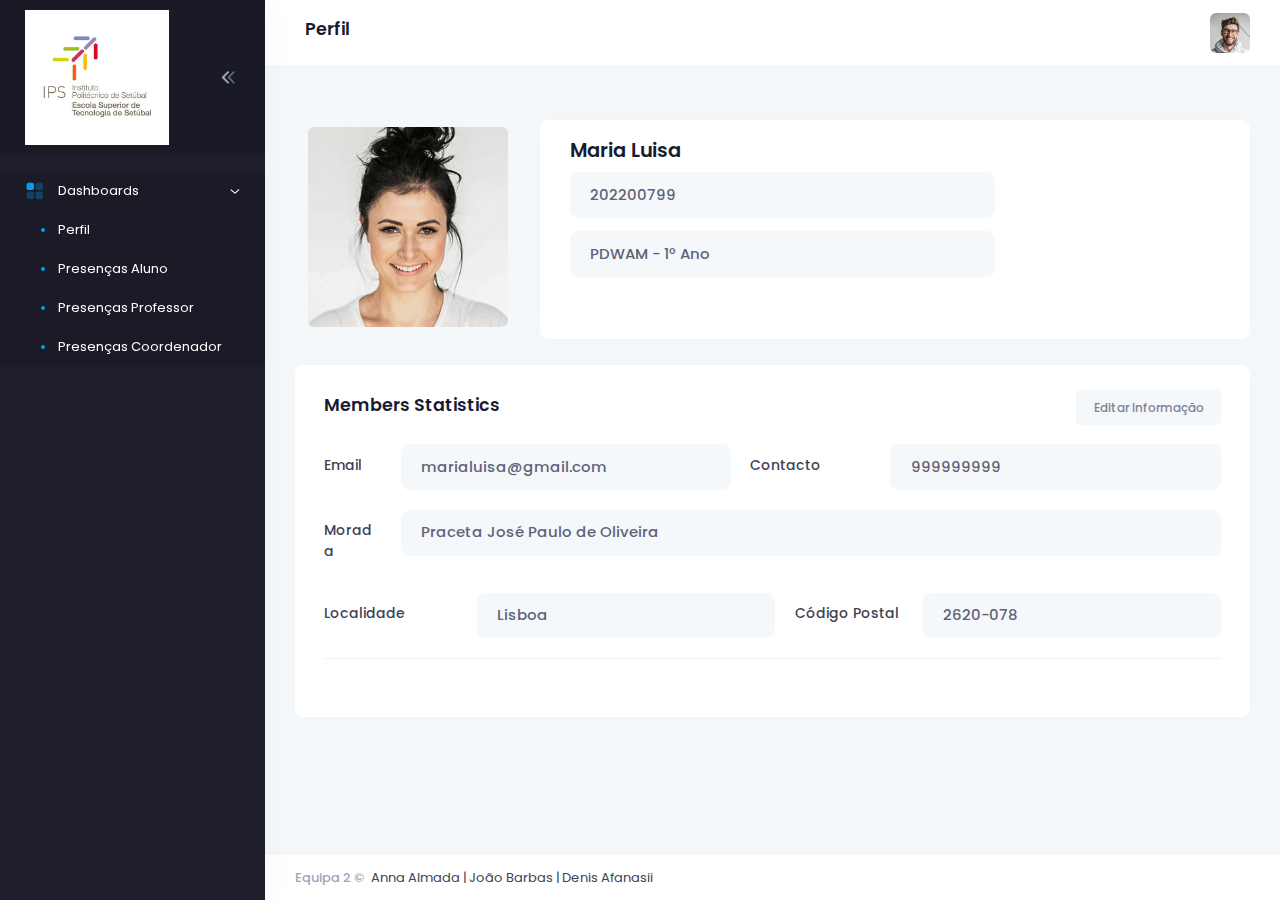
==== commit 612a3872: "AJUSTES" ====
--- a/Projecto.IoT.Presencas/index.html
+++ b/Projecto.IoT.Presencas/index.html
@@ -6,7 +6,7 @@
     <title>Perfil Utilizador</title>
     <meta charset="utf-8" />
     <link rel="canonical" href="https://preview.keenthemes.com/metronic8" />
-    <link rel="shortcut icon" href="assets/media/logos/favicon.ico" />
+    <link rel="shortcut icon" href="assets/media/Logo.jpg" />
     <!--begin::Fonts-->
     <link rel="stylesheet" href="https://fonts.googleapis.com/css?family=Poppins:300,400,500,600,700" />
     <!--end::Fonts-->
@@ -34,7 +34,7 @@
                 <!--begin::Brand-->
                 <div class="aside-logo flex-column-auto" id="kt_aside_logo" style="height: 155px">
                     <!--begin::Logo-->
-                    <a href="../../demo1/dist/index.html">
+                    <a href="index.html">
                         <img alt="Logo" src="assets/media/Logo.jpg" class="h-25px logo" />
                     </a>
                     <!--end::Logo-->
@@ -115,25 +115,7 @@
                     </div>
                     <!--end::Aside Menu-->
                 </div>
-                <!--end::Aside menu-->
-                <!--begin::Footer-->
-                <div class="aside-footer flex-column-auto pt-5 pb-7 px-5" id="kt_aside_footer">
-                    <a href="../../demo1/dist/documentation/getting-started.html" class="btn btn-custom btn-primary w-100" data-bs-toggle="tooltip" data-bs-trigger="hover" data-bs-dismiss-="click" title="200+ in-house components and 3rd-party plugins">
-                        <span class="btn-label">Docs &amp; Components</span>
-                        <!--begin::Svg Icon | path: icons/duotune/general/gen005.svg-->
-                        <span class="svg-icon btn-icon svg-icon-2">
-                            <svg xmlns="http://www.w3.org/2000/svg" width="24" height="24" viewBox="0 0 24 24" fill="none">
-                                <path opacity="0.3" d="M19 22H5C4.4 22 4 21.6 4 21V3C4 2.4 4.4 2 5 2H14L20 8V21C20 21.6 19.6 22 19 22ZM12.5 18C12.5 17.4 12.6 17.5 12 17.5H8.5C7.9 17.5 8 17.4 8 18C8 18.6 7.9 18.5 8.5 18.5L12 18C12.6 18 12.5 18.6 12.5 18ZM16.5 13C16.5 12.4 16.6 12.5 16 12.5H8.5C7.9 12.5 8 12.4 8 13C8 13.6 7.9 13.5 8.5 13.5H15.5C16.1 13.5 16.5 13.6 16.5 13ZM12.5 8C12.5 7.4 12.6 7.5 12 7.5H8C7.4 7.5 7.5 7.4 7.5 8C7.5 8.6 7.4 8.5 8 8.5H12C12.6 8.5 12.5 8.6 12.5 8Z" fill="currentColor" />
-                                <rect x="7" y="17" width="6" height="2" rx="1" fill="currentColor" />
-                                <rect x="7" y="12" width="10" height="2" rx="1" fill="currentColor" />
-                                <rect x="7" y="7" width="6" height="2" rx="1" fill="currentColor" />
-                                <path d="M15 8H20L14 2V7C14 7.6 14.4 8 15 8Z" fill="currentColor" />
-                            </svg>
-                        </span>
-                        <!--end::Svg Icon-->
-                    </a>
-                </div>
-                <!--end::Footer-->
+                <!--end::Aside menu-->               
             </div>
             <!--end::Aside-->
             <!--begin::Wrapper-->
@@ -418,23 +400,11 @@
                     <div class="container-fluid d-flex flex-column flex-md-row align-items-center justify-content-between">
                         <!--begin::Copyright-->
                         <div class="text-dark order-2 order-md-1">
-                            <span class="text-muted fw-bold me-1">2022©</span>
-                            <a href="https://keenthemes.com" target="_blank" class="text-gray-800 text-hover-primary">Keenthemes</a>
+                            <span class="text-muted fw-bold me-1">Equipa 2 ©</span>
+                            <a href="https://keenthemes.com" target="_blank" class="text-gray-800 text-hover-primary">Anna Almada | João Barbas | Denis Afanasii</a>
                         </div>
                         <!--end::Copyright-->
-                        <!--begin::Menu-->
-                        <ul class="menu menu-gray-600 menu-hover-primary fw-bold order-1">
-                            <li class="menu-item">
-                                <a href="https://keenthemes.com" target="_blank" class="menu-link px-2">About</a>
-                            </li>
-                            <li class="menu-item">
-                                <a href="https://devs.keenthemes.com" target="_blank" class="menu-link px-2">Support</a>
-                            </li>
-                            <li class="menu-item">
-                                <a href="https://1.envato.market/EA4JP" target="_blank" class="menu-link px-2">Purchase</a>
-                            </li>
-                        </ul>
-                        <!--end::Menu-->
+
                     </div>
                     <!--end::Container-->
                 </div>
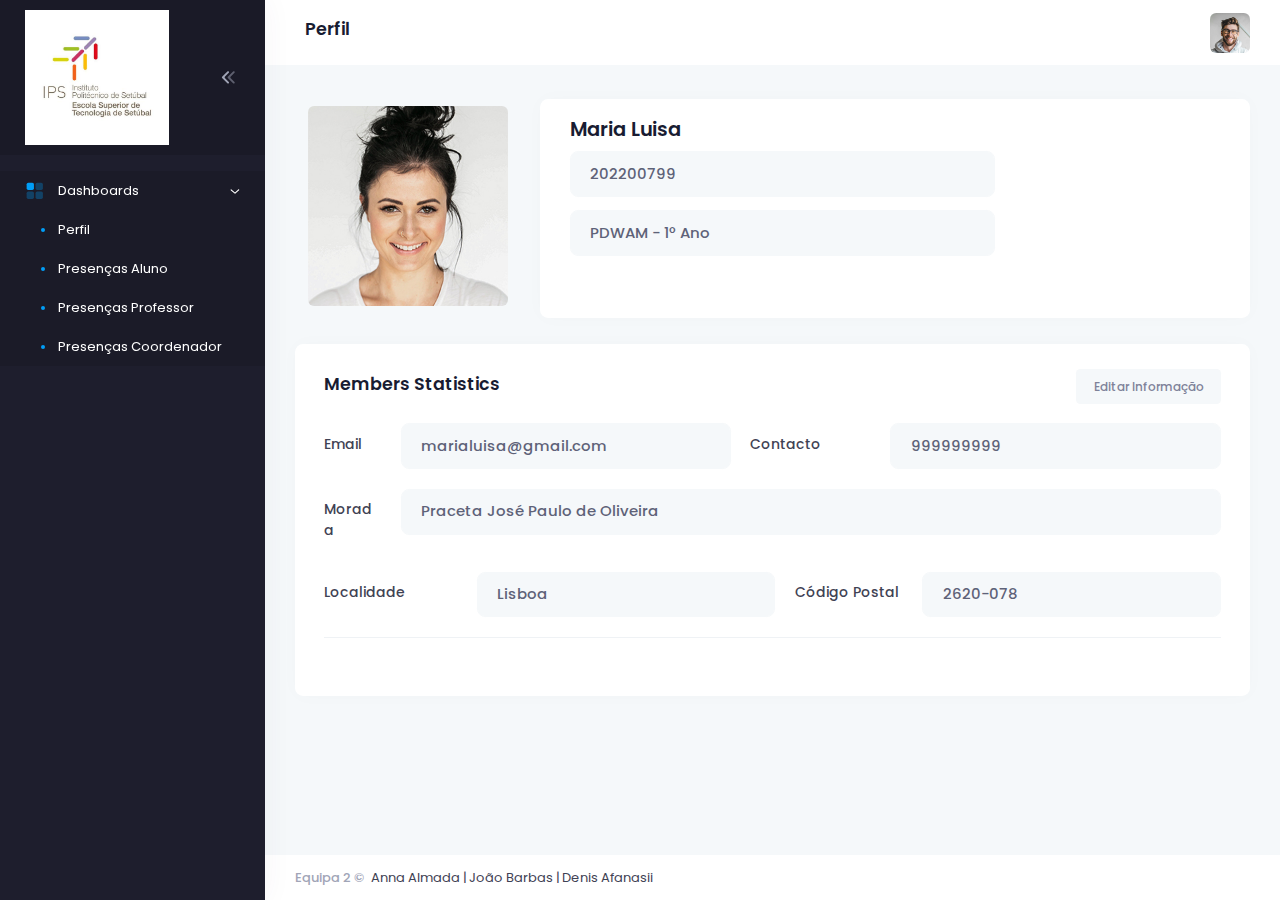
==== commit 90cfb7f8: "padding toolbar" ====
--- a/Projecto.IoT.Presencas/index.html
+++ b/Projecto.IoT.Presencas/index.html
@@ -232,7 +232,7 @@
                     <!--begin::Post-->
                     <div class="post d-flex flex-column-fluid" id="kt_post">
                         <!--begin::Container-->
-                        <div id="kt_content_container" class="container-xxl">
+                        <div id="kt_content_container" class="container-xxl" style="padding-top: 34px;">
                             <!--begin::Row-->
                             <div class="row gy-5 g-xl-8">
                                 <!--begin::Col-->
--- a/Projecto.IoT.Presencas/assets/css/style.bundle.css
+++ b/Projecto.IoT.Presencas/assets/css/style.bundle.css
@@ -1 +1 @@
-@charset "UTF-8";:root{--bs-blue:#009ef6;--bs-indigo:#6610f2;--bs-purple:#6f42c1;--bs-pink:#d63384;--bs-red:#dc3545;--bs-orange:#fd7e14;--bs-yellow:#ffc107;--bs-green:#198754;--bs-teal:#20c997;--bs-cyan:#0dcaf0;--bs-gray:#7E8299;--bs-gray-dark:#3F4254;--bs-gray-100:#F5F8FA;--bs-gray-200:#EFF2F5;--bs-gray-300:#E4E6EF;--bs-gray-400:#B5B5C3;--bs-gray-500:#A1A5B7;--bs-gray-600:#7E8299;--bs-gray-700:#5E6278;--bs-gray-800:#3F4254;--bs-gray-900:#181C32;--bs-white:#ffffff;--bs-light:#F5F8FA;--bs-primary:#009EF7;--bs-secondary:#E4E6EF;--bs-success:#50CD89;--bs-info:#7239EA;--bs-warning:#FFC700;--bs-danger:#F1416C;--bs-dark:#181C32;--bs-white-rgb:255,255,255;--bs-light-rgb:245,248,250;--bs-primary-rgb:0,158,247;--bs-secondary-rgb:228,230,239;--bs-success-rgb:80,205,137;--bs-info-rgb:114,57,234;--bs-warning-rgb:255,199,0;--bs-danger-rgb:241,65,108;--bs-dark-rgb:24,28,50;--bs-white-rgb:255,255,255;--bs-black-rgb:0,0,0;--bs-body-color-rgb:24,28,50;--bs-body-bg-rgb:255,255,255;--bs-font-sans-serif:Poppins,Helvetica,"sans-serif";--bs-font-monospace:SFMono-Regular,Menlo,Monaco,Consolas,"Liberation Mono","Courier New",monospace;--bs-gradient:linear-gradient(180deg, rgba(255, 255, 255, 0.15), rgba(255, 255, 255, 0));--bs-body-font-family:var(--bs-font-sans-serif);--bs-body-font-size:1rem;--bs-body-font-weight:400;--bs-body-line-height:1.5;--bs-body-color:#181C32;--bs-body-bg:#ffffff}*,::after,::before{box-sizing:border-box}body{margin:0;font-family:var(--bs-body-font-family);font-size:var(--bs-body-font-size);font-weight:var(--bs-body-font-weight);line-height:var(--bs-body-line-height);color:var(--bs-body-color);text-align:var(--bs-body-text-align);background-color:var(--bs-body-bg);-webkit-text-size-adjust:100%;-webkit-tap-highlight-color:transparent}hr{margin:1rem 0;color:inherit;background-color:currentColor;border:0;opacity:.25}hr:not([size]){height:1px}.h1,.h2,.h3,.h4,.h5,.h6,h1,h2,h3,h4,h5,h6{margin-top:0;margin-bottom:.5rem;font-weight:600;line-height:1.2;color:#181c32}.h1,h1{font-size:calc(1.3rem + .6vw)}@media (min-width:1200px){.h1,h1{font-size:1.75rem}}.h2,h2{font-size:calc(1.275rem + .3vw)}@media (min-width:1200px){.h2,h2{font-size:1.5rem}}.h3,h3{font-size:calc(1.26rem + .12vw)}@media (min-width:1200px){.h3,h3{font-size:1.35rem}}.h4,h4{font-size:1.25rem}.h5,h5{font-size:1.15rem}.h6,h6{font-size:1.075rem}p{margin-top:0;margin-bottom:1rem}abbr[data-bs-original-title],abbr[title]{text-decoration:underline dotted;cursor:help;text-decoration-skip-ink:none}address{margin-bottom:1rem;font-style:normal;line-height:inherit}ol,ul{padding-left:2rem}dl,ol,ul{margin-top:0;margin-bottom:1rem}ol ol,ol ul,ul ol,ul ul{margin-bottom:0}dt{font-weight:500}dd{margin-bottom:.5rem;margin-left:0}blockquote{margin:0 0 1rem}b,strong{font-weight:600}.small,small{font-size:.875em}.mark,mark{padding:.2em;background-color:#fcf8e3}sub,sup{position:relative;font-size:.75em;line-height:0;vertical-align:baseline}sub{bottom:-.25em}sup{top:-.5em}a{color:#009ef7;text-decoration:none}a:hover{color:#006dab;text-decoration:underline}a:not([href]):not([class]),a:not([href]):not([class]):hover{color:inherit;text-decoration:none}code,kbd,pre,samp{font-family:var(--bs-font-monospace);font-size:1em;direction:ltr;unicode-bidi:bidi-override}pre{display:block;margin-top:0;margin-bottom:1rem;overflow:auto;font-size:.875em}pre code{font-size:inherit;color:inherit;word-break:normal}code{font-size:.875em;color:#b93993;word-wrap:break-word}a>code{color:inherit}kbd{padding:.2rem .4rem;font-size:.875em;color:#fff;background-color:#181c32;border-radius:.325rem}kbd kbd{padding:0;font-size:1em;font-weight:500}figure{margin:0 0 1rem}img,svg{vertical-align:middle}table{caption-side:bottom;border-collapse:collapse}caption{padding-top:.75rem;padding-bottom:.75rem;color:#a1a5b7;text-align:left}th{text-align:inherit;text-align:-webkit-match-parent}tbody,td,tfoot,th,thead,tr{border-color:inherit;border-style:solid;border-width:0}label{display:inline-block}button{border-radius:0}button:focus:not(:focus-visible){outline:0}button,input,optgroup,select,textarea{margin:0;font-family:inherit;font-size:inherit;line-height:inherit}button,select{text-transform:none}[role=button]{cursor:pointer}select{word-wrap:normal}select:disabled{opacity:1}[list]::-webkit-calendar-picker-indicator{display:none}[type=button],[type=reset],[type=submit],button{-webkit-appearance:button}[type=button]:not(:disabled),[type=reset]:not(:disabled),[type=submit]:not(:disabled),button:not(:disabled){cursor:pointer}::-moz-focus-inner{padding:0;border-style:none}textarea{resize:vertical}fieldset{min-width:0;padding:0;margin:0;border:0}legend{float:left;width:100%;padding:0;margin-bottom:.5rem;font-size:calc(1.275rem + .3vw);line-height:inherit}@media (min-width:1200px){legend{font-size:1.5rem}}legend+*{clear:left}::-webkit-datetime-edit-day-field,::-webkit-datetime-edit-fields-wrapper,::-webkit-datetime-edit-hour-field,::-webkit-datetime-edit-minute,::-webkit-datetime-edit-month-field,::-webkit-datetime-edit-text,::-webkit-datetime-edit-year-field{padding:0}::-webkit-inner-spin-button{height:auto}[type=search]{outline-offset:-2px;-webkit-appearance:textfield}::-webkit-search-decoration{-webkit-appearance:none}::-webkit-color-swatch-wrapper{padding:0}::file-selector-button{font:inherit}::-webkit-file-upload-button{font:inherit;-webkit-appearance:button}output{display:inline-block}iframe{border:0}summary{display:list-item;cursor:pointer}progress{vertical-align:baseline}[hidden]{display:none!important}.lead{font-size:1.25rem;font-weight:300}.display-1{font-size:calc(1.625rem + 4.5vw);font-weight:600;line-height:1.2}@media (min-width:1200px){.display-1{font-size:5rem}}.display-2{font-size:calc(1.575rem + 3.9vw);font-weight:600;line-height:1.2}@media (min-width:1200px){.display-2{font-size:4.5rem}}.display-3{font-size:calc(1.525rem + 3.3vw);font-weight:600;line-height:1.2}@media (min-width:1200px){.display-3{font-size:4rem}}.display-4{font-size:calc(1.475rem + 2.7vw);font-weight:600;line-height:1.2}@media (min-width:1200px){.display-4{font-size:3.5rem}}.display-5{font-size:calc(1.425rem + 2.1vw);font-weight:600;line-height:1.2}@media (min-width:1200px){.display-5{font-size:3rem}}.display-6{font-size:calc(1.375rem + 1.5vw);font-weight:600;line-height:1.2}@media (min-width:1200px){.display-6{font-size:2.5rem}}.list-unstyled{padding-left:0;list-style:none}.list-inline{padding-left:0;list-style:none}.list-inline-item{display:inline-block}.list-inline-item:not(:last-child){margin-right:.5rem}.initialism{font-size:.875em;text-transform:uppercase}.blockquote{margin-bottom:1rem;font-size:1.25rem}.blockquote>:last-child{margin-bottom:0}.blockquote-footer{margin-top:-1rem;margin-bottom:1rem;font-size:.875em;color:#7e8299}.blockquote-footer::before{content:"— "}.img-fluid{max-width:100%;height:auto}.img-thumbnail{padding:.25rem;background-color:#fff;border:1px solid #e4e6ef;border-radius:.475rem;box-shadow:0 .1rem 1rem .25rem rgba(0,0,0,.05);max-width:100%;height:auto}.figure{display:inline-block}.figure-img{margin-bottom:.5rem;line-height:1}.figure-caption{font-size:.875em;color:#7e8299}.container,.container-fluid,.container-lg,.container-md,.container-sm,.container-xl,.container-xxl{width:100%;padding-right:var(--bs-gutter-x,1.5rem);padding-left:var(--bs-gutter-x,1.5rem);margin-right:auto;margin-left:auto}@media (min-width:576px){.container,.container-sm{max-width:540px}}@media (min-width:768px){.container,.container-md,.container-sm{max-width:720px}}@media (min-width:992px){.container,.container-lg,.container-md,.container-sm{max-width:960px}}@media (min-width:1200px){.container,.container-lg,.container-md,.container-sm,.container-xl{max-width:1140px}}@media (min-width:1400px){.container,.container-lg,.container-md,.container-sm,.container-xl,.container-xxl{max-width:1320px}}.row{--bs-gutter-x:1.5rem;--bs-gutter-y:0;display:flex;flex-wrap:wrap;margin-top:calc(-1 * var(--bs-gutter-y));margin-right:calc(-.5 * var(--bs-gutter-x));margin-left:calc(-.5 * var(--bs-gutter-x))}.row>*{flex-shrink:0;width:100%;max-width:100%;padding-right:calc(var(--bs-gutter-x) * .5);padding-left:calc(var(--bs-gutter-x) * .5);margin-top:var(--bs-gutter-y)}.col{flex:1 0 0%}.row-cols-auto>*{flex:0 0 auto;width:auto}.row-cols-1>*{flex:0 0 auto;width:100%}.row-cols-2>*{flex:0 0 auto;width:50%}.row-cols-3>*{flex:0 0 auto;width:33.3333333333%}.row-cols-4>*{flex:0 0 auto;width:25%}.row-cols-5>*{flex:0 0 auto;width:20%}.row-cols-6>*{flex:0 0 auto;width:16.6666666667%}.col-auto{flex:0 0 auto;width:auto}.col-1{flex:0 0 auto;width:8.33333333%}.col-2{flex:0 0 auto;width:16.66666667%}.col-3{flex:0 0 auto;width:25%}.col-4{flex:0 0 auto;width:33.33333333%}.col-5{flex:0 0 auto;width:41.66666667%}.col-6{flex:0 0 auto;width:50%}.col-7{flex:0 0 auto;width:58.33333333%}.col-8{flex:0 0 auto;width:66.66666667%}.col-9{flex:0 0 auto;width:75%}.col-10{flex:0 0 auto;width:83.33333333%}.col-11{flex:0 0 auto;width:91.66666667%}.col-12{flex:0 0 auto;width:100%}.offset-1{margin-left:8.33333333%}.offset-2{margin-left:16.66666667%}.offset-3{margin-left:25%}.offset-4{margin-left:33.33333333%}.offset-5{margin-left:41.66666667%}.offset-6{margin-left:50%}.offset-7{margin-left:58.33333333%}.offset-8{margin-left:66.66666667%}.offset-9{margin-left:75%}.offset-10{margin-left:83.33333333%}.offset-11{margin-left:91.66666667%}.g-0,.gx-0{--bs-gutter-x:0rem}.g-0,.gy-0{--bs-gutter-y:0rem}.g-1,.gx-1{--bs-gutter-x:0.25rem}.g-1,.gy-1{--bs-gutter-y:0.25rem}.g-2,.gx-2{--bs-gutter-x:0.5rem}.g-2,.gy-2{--bs-gutter-y:0.5rem}.g-3,.gx-3{--bs-gutter-x:0.75rem}.g-3,.gy-3{--bs-gutter-y:0.75rem}.g-4,.gx-4{--bs-gutter-x:1rem}.g-4,.gy-4{--bs-gutter-y:1rem}.g-5,.gx-5{--bs-gutter-x:1.25rem}.g-5,.gy-5{--bs-gutter-y:1.25rem}.g-6,.gx-6{--bs-gutter-x:1.5rem}.g-6,.gy-6{--bs-gutter-y:1.5rem}.g-7,.gx-7{--bs-gutter-x:1.75rem}.g-7,.gy-7{--bs-gutter-y:1.75rem}.g-8,.gx-8{--bs-gutter-x:2rem}.g-8,.gy-8{--bs-gutter-y:2rem}.g-9,.gx-9{--bs-gutter-x:2.25rem}.g-9,.gy-9{--bs-gutter-y:2.25rem}.g-10,.gx-10{--bs-gutter-x:2.5rem}.g-10,.gy-10{--bs-gutter-y:2.5rem}@media (min-width:576px){.col-sm{flex:1 0 0%}.row-cols-sm-auto>*{flex:0 0 auto;width:auto}.row-cols-sm-1>*{flex:0 0 auto;width:100%}.row-cols-sm-2>*{flex:0 0 auto;width:50%}.row-cols-sm-3>*{flex:0 0 auto;width:33.3333333333%}.row-cols-sm-4>*{flex:0 0 auto;width:25%}.row-cols-sm-5>*{flex:0 0 auto;width:20%}.row-cols-sm-6>*{flex:0 0 auto;width:16.6666666667%}.col-sm-auto{flex:0 0 auto;width:auto}.col-sm-1{flex:0 0 auto;width:8.33333333%}.col-sm-2{flex:0 0 auto;width:16.66666667%}.col-sm-3{flex:0 0 auto;width:25%}.col-sm-4{flex:0 0 auto;width:33.33333333%}.col-sm-5{flex:0 0 auto;width:41.66666667%}.col-sm-6{flex:0 0 auto;width:50%}.col-sm-7{flex:0 0 auto;width:58.33333333%}.col-sm-8{flex:0 0 auto;width:66.66666667%}.col-sm-9{flex:0 0 auto;width:75%}.col-sm-10{flex:0 0 auto;width:83.33333333%}.col-sm-11{flex:0 0 auto;width:91.66666667%}.col-sm-12{flex:0 0 auto;width:100%}.offset-sm-0{margin-left:0}.offset-sm-1{margin-left:8.33333333%}.offset-sm-2{margin-left:16.66666667%}.offset-sm-3{margin-left:25%}.offset-sm-4{margin-left:33.33333333%}.offset-sm-5{margin-left:41.66666667%}.offset-sm-6{margin-left:50%}.offset-sm-7{margin-left:58.33333333%}.offset-sm-8{margin-left:66.66666667%}.offset-sm-9{margin-left:75%}.offset-sm-10{margin-left:83.33333333%}.offset-sm-11{margin-left:91.66666667%}.g-sm-0,.gx-sm-0{--bs-gutter-x:0rem}.g-sm-0,.gy-sm-0{--bs-gutter-y:0rem}.g-sm-1,.gx-sm-1{--bs-gutter-x:0.25rem}.g-sm-1,.gy-sm-1{--bs-gutter-y:0.25rem}.g-sm-2,.gx-sm-2{--bs-gutter-x:0.5rem}.g-sm-2,.gy-sm-2{--bs-gutter-y:0.5rem}.g-sm-3,.gx-sm-3{--bs-gutter-x:0.75rem}.g-sm-3,.gy-sm-3{--bs-gutter-y:0.75rem}.g-sm-4,.gx-sm-4{--bs-gutter-x:1rem}.g-sm-4,.gy-sm-4{--bs-gutter-y:1rem}.g-sm-5,.gx-sm-5{--bs-gutter-x:1.25rem}.g-sm-5,.gy-sm-5{--bs-gutter-y:1.25rem}.g-sm-6,.gx-sm-6{--bs-gutter-x:1.5rem}.g-sm-6,.gy-sm-6{--bs-gutter-y:1.5rem}.g-sm-7,.gx-sm-7{--bs-gutter-x:1.75rem}.g-sm-7,.gy-sm-7{--bs-gutter-y:1.75rem}.g-sm-8,.gx-sm-8{--bs-gutter-x:2rem}.g-sm-8,.gy-sm-8{--bs-gutter-y:2rem}.g-sm-9,.gx-sm-9{--bs-gutter-x:2.25rem}.g-sm-9,.gy-sm-9{--bs-gutter-y:2.25rem}.g-sm-10,.gx-sm-10{--bs-gutter-x:2.5rem}.g-sm-10,.gy-sm-10{--bs-gutter-y:2.5rem}}@media (min-width:768px){.col-md{flex:1 0 0%}.row-cols-md-auto>*{flex:0 0 auto;width:auto}.row-cols-md-1>*{flex:0 0 auto;width:100%}.row-cols-md-2>*{flex:0 0 auto;width:50%}.row-cols-md-3>*{flex:0 0 auto;width:33.3333333333%}.row-cols-md-4>*{flex:0 0 auto;width:25%}.row-cols-md-5>*{flex:0 0 auto;width:20%}.row-cols-md-6>*{flex:0 0 auto;width:16.6666666667%}.col-md-auto{flex:0 0 auto;width:auto}.col-md-1{flex:0 0 auto;width:8.33333333%}.col-md-2{flex:0 0 auto;width:16.66666667%}.col-md-3{flex:0 0 auto;width:25%}.col-md-4{flex:0 0 auto;width:33.33333333%}.col-md-5{flex:0 0 auto;width:41.66666667%}.col-md-6{flex:0 0 auto;width:50%}.col-md-7{flex:0 0 auto;width:58.33333333%}.col-md-8{flex:0 0 auto;width:66.66666667%}.col-md-9{flex:0 0 auto;width:75%}.col-md-10{flex:0 0 auto;width:83.33333333%}.col-md-11{flex:0 0 auto;width:91.66666667%}.col-md-12{flex:0 0 auto;width:100%}.offset-md-0{margin-left:0}.offset-md-1{margin-left:8.33333333%}.offset-md-2{margin-left:16.66666667%}.offset-md-3{margin-left:25%}.offset-md-4{margin-left:33.33333333%}.offset-md-5{margin-left:41.66666667%}.offset-md-6{margin-left:50%}.offset-md-7{margin-left:58.33333333%}.offset-md-8{margin-left:66.66666667%}.offset-md-9{margin-left:75%}.offset-md-10{margin-left:83.33333333%}.offset-md-11{margin-left:91.66666667%}.g-md-0,.gx-md-0{--bs-gutter-x:0rem}.g-md-0,.gy-md-0{--bs-gutter-y:0rem}.g-md-1,.gx-md-1{--bs-gutter-x:0.25rem}.g-md-1,.gy-md-1{--bs-gutter-y:0.25rem}.g-md-2,.gx-md-2{--bs-gutter-x:0.5rem}.g-md-2,.gy-md-2{--bs-gutter-y:0.5rem}.g-md-3,.gx-md-3{--bs-gutter-x:0.75rem}.g-md-3,.gy-md-3{--bs-gutter-y:0.75rem}.g-md-4,.gx-md-4{--bs-gutter-x:1rem}.g-md-4,.gy-md-4{--bs-gutter-y:1rem}.g-md-5,.gx-md-5{--bs-gutter-x:1.25rem}.g-md-5,.gy-md-5{--bs-gutter-y:1.25rem}.g-md-6,.gx-md-6{--bs-gutter-x:1.5rem}.g-md-6,.gy-md-6{--bs-gutter-y:1.5rem}.g-md-7,.gx-md-7{--bs-gutter-x:1.75rem}.g-md-7,.gy-md-7{--bs-gutter-y:1.75rem}.g-md-8,.gx-md-8{--bs-gutter-x:2rem}.g-md-8,.gy-md-8{--bs-gutter-y:2rem}.g-md-9,.gx-md-9{--bs-gutter-x:2.25rem}.g-md-9,.gy-md-9{--bs-gutter-y:2.25rem}.g-md-10,.gx-md-10{--bs-gutter-x:2.5rem}.g-md-10,.gy-md-10{--bs-gutter-y:2.5rem}}@media (min-width:992px){.col-lg{flex:1 0 0%}.row-cols-lg-auto>*{flex:0 0 auto;width:auto}.row-cols-lg-1>*{flex:0 0 auto;width:100%}.row-cols-lg-2>*{flex:0 0 auto;width:50%}.row-cols-lg-3>*{flex:0 0 auto;width:33.3333333333%}.row-cols-lg-4>*{flex:0 0 auto;width:25%}.row-cols-lg-5>*{flex:0 0 auto;width:20%}.row-cols-lg-6>*{flex:0 0 auto;width:16.6666666667%}.col-lg-auto{flex:0 0 auto;width:auto}.col-lg-1{flex:0 0 auto;width:8.33333333%}.col-lg-2{flex:0 0 auto;width:16.66666667%}.col-lg-3{flex:0 0 auto;width:25%}.col-lg-4{flex:0 0 auto;width:33.33333333%}.col-lg-5{flex:0 0 auto;width:41.66666667%}.col-lg-6{flex:0 0 auto;width:50%}.col-lg-7{flex:0 0 auto;width:58.33333333%}.col-lg-8{flex:0 0 auto;width:66.66666667%}.col-lg-9{flex:0 0 auto;width:75%}.col-lg-10{flex:0 0 auto;width:83.33333333%}.col-lg-11{flex:0 0 auto;width:91.66666667%}.col-lg-12{flex:0 0 auto;width:100%}.offset-lg-0{margin-left:0}.offset-lg-1{margin-left:8.33333333%}.offset-lg-2{margin-left:16.66666667%}.offset-lg-3{margin-left:25%}.offset-lg-4{margin-left:33.33333333%}.offset-lg-5{margin-left:41.66666667%}.offset-lg-6{margin-left:50%}.offset-lg-7{margin-left:58.33333333%}.offset-lg-8{margin-left:66.66666667%}.offset-lg-9{margin-left:75%}.offset-lg-10{margin-left:83.33333333%}.offset-lg-11{margin-left:91.66666667%}.g-lg-0,.gx-lg-0{--bs-gutter-x:0rem}.g-lg-0,.gy-lg-0{--bs-gutter-y:0rem}.g-lg-1,.gx-lg-1{--bs-gutter-x:0.25rem}.g-lg-1,.gy-lg-1{--bs-gutter-y:0.25rem}.g-lg-2,.gx-lg-2{--bs-gutter-x:0.5rem}.g-lg-2,.gy-lg-2{--bs-gutter-y:0.5rem}.g-lg-3,.gx-lg-3{--bs-gutter-x:0.75rem}.g-lg-3,.gy-lg-3{--bs-gutter-y:0.75rem}.g-lg-4,.gx-lg-4{--bs-gutter-x:1rem}.g-lg-4,.gy-lg-4{--bs-gutter-y:1rem}.g-lg-5,.gx-lg-5{--bs-gutter-x:1.25rem}.g-lg-5,.gy-lg-5{--bs-gutter-y:1.25rem}.g-lg-6,.gx-lg-6{--bs-gutter-x:1.5rem}.g-lg-6,.gy-lg-6{--bs-gutter-y:1.5rem}.g-lg-7,.gx-lg-7{--bs-gutter-x:1.75rem}.g-lg-7,.gy-lg-7{--bs-gutter-y:1.75rem}.g-lg-8,.gx-lg-8{--bs-gutter-x:2rem}.g-lg-8,.gy-lg-8{--bs-gutter-y:2rem}.g-lg-9,.gx-lg-9{--bs-gutter-x:2.25rem}.g-lg-9,.gy-lg-9{--bs-gutter-y:2.25rem}.g-lg-10,.gx-lg-10{--bs-gutter-x:2.5rem}.g-lg-10,.gy-lg-10{--bs-gutter-y:2.5rem}}@media (min-width:1200px){.col-xl{flex:1 0 0%}.row-cols-xl-auto>*{flex:0 0 auto;width:auto}.row-cols-xl-1>*{flex:0 0 auto;width:100%}.row-cols-xl-2>*{flex:0 0 auto;width:50%}.row-cols-xl-3>*{flex:0 0 auto;width:33.3333333333%}.row-cols-xl-4>*{flex:0 0 auto;width:25%}.row-cols-xl-5>*{flex:0 0 auto;width:20%}.row-cols-xl-6>*{flex:0 0 auto;width:16.6666666667%}.col-xl-auto{flex:0 0 auto;width:auto}.col-xl-1{flex:0 0 auto;width:8.33333333%}.col-xl-2{flex:0 0 auto;width:16.66666667%}.col-xl-3{flex:0 0 auto;width:25%}.col-xl-4{flex:0 0 auto;width:33.33333333%}.col-xl-5{flex:0 0 auto;width:41.66666667%}.col-xl-6{flex:0 0 auto;width:50%}.col-xl-7{flex:0 0 auto;width:58.33333333%}.col-xl-8{flex:0 0 auto;width:66.66666667%}.col-xl-9{flex:0 0 auto;width:75%}.col-xl-10{flex:0 0 auto;width:83.33333333%}.col-xl-11{flex:0 0 auto;width:91.66666667%}.col-xl-12{flex:0 0 auto;width:100%}.offset-xl-0{margin-left:0}.offset-xl-1{margin-left:8.33333333%}.offset-xl-2{margin-left:16.66666667%}.offset-xl-3{margin-left:25%}.offset-xl-4{margin-left:33.33333333%}.offset-xl-5{margin-left:41.66666667%}.offset-xl-6{margin-left:50%}.offset-xl-7{margin-left:58.33333333%}.offset-xl-8{margin-left:66.66666667%}.offset-xl-9{margin-left:75%}.offset-xl-10{margin-left:83.33333333%}.offset-xl-11{margin-left:91.66666667%}.g-xl-0,.gx-xl-0{--bs-gutter-x:0rem}.g-xl-0,.gy-xl-0{--bs-gutter-y:0rem}.g-xl-1,.gx-xl-1{--bs-gutter-x:0.25rem}.g-xl-1,.gy-xl-1{--bs-gutter-y:0.25rem}.g-xl-2,.gx-xl-2{--bs-gutter-x:0.5rem}.g-xl-2,.gy-xl-2{--bs-gutter-y:0.5rem}.g-xl-3,.gx-xl-3{--bs-gutter-x:0.75rem}.g-xl-3,.gy-xl-3{--bs-gutter-y:0.75rem}.g-xl-4,.gx-xl-4{--bs-gutter-x:1rem}.g-xl-4,.gy-xl-4{--bs-gutter-y:1rem}.g-xl-5,.gx-xl-5{--bs-gutter-x:1.25rem}.g-xl-5,.gy-xl-5{--bs-gutter-y:1.25rem}.g-xl-6,.gx-xl-6{--bs-gutter-x:1.5rem}.g-xl-6,.gy-xl-6{--bs-gutter-y:1.5rem}.g-xl-7,.gx-xl-7{--bs-gutter-x:1.75rem}.g-xl-7,.gy-xl-7{--bs-gutter-y:1.75rem}.g-xl-8,.gx-xl-8{--bs-gutter-x:2rem}.g-xl-8,.gy-xl-8{--bs-gutter-y:2rem}.g-xl-9,.gx-xl-9{--bs-gutter-x:2.25rem}.g-xl-9,.gy-xl-9{--bs-gutter-y:2.25rem}.g-xl-10,.gx-xl-10{--bs-gutter-x:2.5rem}.g-xl-10,.gy-xl-10{--bs-gutter-y:2.5rem}}@media (min-width:1400px){.col-xxl{flex:1 0 0%}.row-cols-xxl-auto>*{flex:0 0 auto;width:auto}.row-cols-xxl-1>*{flex:0 0 auto;width:100%}.row-cols-xxl-2>*{flex:0 0 auto;width:50%}.row-cols-xxl-3>*{flex:0 0 auto;width:33.3333333333%}.row-cols-xxl-4>*{flex:0 0 auto;width:25%}.row-cols-xxl-5>*{flex:0 0 auto;width:20%}.row-cols-xxl-6>*{flex:0 0 auto;width:16.6666666667%}.col-xxl-auto{flex:0 0 auto;width:auto}.col-xxl-1{flex:0 0 auto;width:8.33333333%}.col-xxl-2{flex:0 0 auto;width:16.66666667%}.col-xxl-3{flex:0 0 auto;width:25%}.col-xxl-4{flex:0 0 auto;width:33.33333333%}.col-xxl-5{flex:0 0 auto;width:41.66666667%}.col-xxl-6{flex:0 0 auto;width:50%}.col-xxl-7{flex:0 0 auto;width:58.33333333%}.col-xxl-8{flex:0 0 auto;width:66.66666667%}.col-xxl-9{flex:0 0 auto;width:75%}.col-xxl-10{flex:0 0 auto;width:83.33333333%}.col-xxl-11{flex:0 0 auto;width:91.66666667%}.col-xxl-12{flex:0 0 auto;width:100%}.offset-xxl-0{margin-left:0}.offset-xxl-1{margin-left:8.33333333%}.offset-xxl-2{margin-left:16.66666667%}.offset-xxl-3{margin-left:25%}.offset-xxl-4{margin-left:33.33333333%}.offset-xxl-5{margin-left:41.66666667%}.offset-xxl-6{margin-left:50%}.offset-xxl-7{margin-left:58.33333333%}.offset-xxl-8{margin-left:66.66666667%}.offset-xxl-9{margin-left:75%}.offset-xxl-10{margin-left:83.33333333%}.offset-xxl-11{margin-left:91.66666667%}.g-xxl-0,.gx-xxl-0{--bs-gutter-x:0rem}.g-xxl-0,.gy-xxl-0{--bs-gutter-y:0rem}.g-xxl-1,.gx-xxl-1{--bs-gutter-x:0.25rem}.g-xxl-1,.gy-xxl-1{--bs-gutter-y:0.25rem}.g-xxl-2,.gx-xxl-2{--bs-gutter-x:0.5rem}.g-xxl-2,.gy-xxl-2{--bs-gutter-y:0.5rem}.g-xxl-3,.gx-xxl-3{--bs-gutter-x:0.75rem}.g-xxl-3,.gy-xxl-3{--bs-gutter-y:0.75rem}.g-xxl-4,.gx-xxl-4{--bs-gutter-x:1rem}.g-xxl-4,.gy-xxl-4{--bs-gutter-y:1rem}.g-xxl-5,.gx-xxl-5{--bs-gutter-x:1.25rem}.g-xxl-5,.gy-xxl-5{--bs-gutter-y:1.25rem}.g-xxl-6,.gx-xxl-6{--bs-gutter-x:1.5rem}.g-xxl-6,.gy-xxl-6{--bs-gutter-y:1.5rem}.g-xxl-7,.gx-xxl-7{--bs-gutter-x:1.75rem}.g-xxl-7,.gy-xxl-7{--bs-gutter-y:1.75rem}.g-xxl-8,.gx-xxl-8{--bs-gutter-x:2rem}.g-xxl-8,.gy-xxl-8{--bs-gutter-y:2rem}.g-xxl-9,.gx-xxl-9{--bs-gutter-x:2.25rem}.g-xxl-9,.gy-xxl-9{--bs-gutter-y:2.25rem}.g-xxl-10,.gx-xxl-10{--bs-gutter-x:2.5rem}.g-xxl-10,.gy-xxl-10{--bs-gutter-y:2.5rem}}.table{--bs-table-bg:transparent;--bs-table-accent-bg:transparent;--bs-table-striped-color:#181C32;--bs-table-striped-bg:rgba(245, 248, 250, 0.75);--bs-table-active-color:#181C32;--bs-table-active-bg:#F5F8FA;--bs-table-hover-color:#181C32;--bs-table-hover-bg:#F5F8FA;width:100%;margin-bottom:1rem;color:#181c32;vertical-align:top;border-color:#eff2f5}.table>:not(caption)>*>*{padding:.75rem .75rem;background-color:var(--bs-table-bg);border-bottom-width:1px;box-shadow:inset 0 0 0 9999px var(--bs-table-accent-bg)}.table>tbody{vertical-align:inherit}.table>thead{vertical-align:bottom}.table>:not(:first-child){border-top:2px solid currentColor}.caption-top{caption-side:top}.table-sm>:not(caption)>*>*{padding:.5rem .5rem}.table-bordered>:not(caption)>*{border-width:1px 0}.table-bordered>:not(caption)>*>*{border-width:0 1px}.table-borderless>:not(caption)>*>*{border-bottom-width:0}.table-borderless>:not(:first-child){border-top-width:0}.table-striped>tbody>tr:nth-of-type(odd)>*{--bs-table-accent-bg:var(--bs-table-striped-bg);color:var(--bs-table-striped-color)}.table-active{--bs-table-accent-bg:var(--bs-table-active-bg);color:var(--bs-table-active-color)}.table-hover>tbody>tr:hover>*{--bs-table-accent-bg:var(--bs-table-hover-bg);color:var(--bs-table-hover-color)}.table-primary{--bs-table-bg:#ccecfd;--bs-table-striped-bg:#c2e0f0;--bs-table-striped-color:#000000;--bs-table-active-bg:#b8d4e4;--bs-table-active-color:#000000;--bs-table-hover-bg:#bddaea;--bs-table-hover-color:#000000;color:#000;border-color:#b8d4e4}.table-secondary{--bs-table-bg:#fafafc;--bs-table-striped-bg:#eeeeef;--bs-table-striped-color:#000000;--bs-table-active-bg:#e1e1e3;--bs-table-active-color:#000000;--bs-table-hover-bg:#e7e7e9;--bs-table-hover-color:#000000;color:#000;border-color:#e1e1e3}.table-success{--bs-table-bg:#dcf5e7;--bs-table-striped-bg:#d1e9db;--bs-table-striped-color:#000000;--bs-table-active-bg:#c6ddd0;--bs-table-active-color:#000000;--bs-table-hover-bg:#cce3d6;--bs-table-hover-color:#000000;color:#000;border-color:#c6ddd0}.table-info{--bs-table-bg:#e3d7fb;--bs-table-striped-bg:#d8ccee;--bs-table-striped-color:#000000;--bs-table-active-bg:#ccc2e2;--bs-table-active-color:#000000;--bs-table-hover-bg:#d2c7e8;--bs-table-hover-color:#000000;color:#000;border-color:#ccc2e2}.table-warning{--bs-table-bg:#fff4cc;--bs-table-striped-bg:#f2e8c2;--bs-table-striped-color:#000000;--bs-table-active-bg:#e6dcb8;--bs-table-active-color:#000000;--bs-table-hover-bg:#ece2bd;--bs-table-hover-color:#000000;color:#000;border-color:#e6dcb8}.table-danger{--bs-table-bg:#fcd9e2;--bs-table-striped-bg:#efced7;--bs-table-striped-color:#000000;--bs-table-active-bg:#e3c3cb;--bs-table-active-color:#000000;--bs-table-hover-bg:#e9c9d1;--bs-table-hover-color:#000000;color:#000;border-color:#e3c3cb}.table-light{--bs-table-bg:#F5F8FA;--bs-table-striped-bg:#e9ecee;--bs-table-striped-color:#000000;--bs-table-active-bg:#dddfe1;--bs-table-active-color:#000000;--bs-table-hover-bg:#e3e5e7;--bs-table-hover-color:#000000;color:#000;border-color:#dddfe1}.table-dark{--bs-table-bg:#181C32;--bs-table-striped-bg:#24273c;--bs-table-striped-color:#ffffff;--bs-table-active-bg:#2f3347;--bs-table-active-color:#ffffff;--bs-table-hover-bg:#292d41;--bs-table-hover-color:#ffffff;color:#fff;border-color:#2f3347}.table-responsive{overflow-x:auto;-webkit-overflow-scrolling:touch}@media (max-width:575.98px){.table-responsive-sm{overflow-x:auto;-webkit-overflow-scrolling:touch}}@media (max-width:767.98px){.table-responsive-md{overflow-x:auto;-webkit-overflow-scrolling:touch}}@media (max-width:991.98px){.table-responsive-lg{overflow-x:auto;-webkit-overflow-scrolling:touch}}@media (max-width:1199.98px){.table-responsive-xl{overflow-x:auto;-webkit-overflow-scrolling:touch}}@media (max-width:1399.98px){.table-responsive-xxl{overflow-x:auto;-webkit-overflow-scrolling:touch}}.form-label{margin-bottom:.5rem;font-size:1.05rem;font-weight:500;color:#3f4254}.col-form-label{padding-top:calc(.75rem + 1px);padding-bottom:calc(.75rem + 1px);margin-bottom:0;font-size:inherit;font-weight:500;line-height:1.5;color:#3f4254}.col-form-label-lg{padding-top:calc(.825rem + 1px);padding-bottom:calc(.825rem + 1px);font-size:1.15rem}.col-form-label-sm{padding-top:calc(.55rem + 1px);padding-bottom:calc(.55rem + 1px);font-size:.925rem}.form-text{margin-top:.5rem;font-size:.925rem;color:#a1a5b7}.form-control{display:block;width:100%;padding:.75rem 1rem;font-size:1.1rem;font-weight:500;line-height:1.5;color:#5e6278;background-color:#fff;background-clip:padding-box;border:1px solid #e4e6ef;appearance:none;border-radius:.475rem;box-shadow:inset 0 1px 2px rgba(0,0,0,.075);transition:border-color .15s ease-in-out,box-shadow .15s ease-in-out}@media (prefers-reduced-motion:reduce){.form-control{transition:none}}.form-control[type=file]{overflow:hidden}.form-control[type=file]:not(:disabled):not([readonly]){cursor:pointer}.form-control:focus{color:#5e6278;background-color:#fff;border-color:#b5b5c3;outline:0;box-shadow:inset 0 1px 2px rgba(0,0,0,.075),0 0 0 .25rem rgba(0,158,247,.25)}.form-control::-webkit-date-and-time-value{height:1.5em}.form-control::placeholder{color:#a1a5b7;opacity:1}.form-control:disabled,.form-control[readonly]{background-color:#eff2f5;opacity:1}.form-control::file-selector-button{padding:.75rem 1rem;margin:-.75rem -1rem;margin-inline-end:1rem;color:#5e6278;background-color:#f5f8fa;pointer-events:none;border-color:inherit;border-style:solid;border-width:0;border-inline-end-width:1px;border-radius:0;transition:color .15s ease-in-out,background-color .15s ease-in-out,border-color .15s ease-in-out,box-shadow .15s ease-in-out}@media (prefers-reduced-motion:reduce){.form-control::file-selector-button{transition:none}}.form-control:hover:not(:disabled):not([readonly])::file-selector-button{background-color:#e9ecee}.form-control::-webkit-file-upload-button{padding:.75rem 1rem;margin:-.75rem -1rem;margin-inline-end:1rem;color:#5e6278;background-color:#f5f8fa;pointer-events:none;border-color:inherit;border-style:solid;border-width:0;border-inline-end-width:1px;border-radius:0;transition:color .15s ease-in-out,background-color .15s ease-in-out,border-color .15s ease-in-out,box-shadow .15s ease-in-out}@media (prefers-reduced-motion:reduce){.form-control::-webkit-file-upload-button{transition:none}}.form-control:hover:not(:disabled):not([readonly])::-webkit-file-upload-button{background-color:#e9ecee}.form-control-plaintext{display:block;width:100%;padding:.75rem 0;margin-bottom:0;line-height:1.5;color:#5e6278;background-color:transparent;border:solid transparent;border-width:1px 0}.form-control-plaintext.form-control-lg,.form-control-plaintext.form-control-sm{padding-right:0;padding-left:0}.form-control-sm{min-height:calc(1.5em + 1.1rem + 2px);padding:.55rem .75rem;font-size:.925rem;border-radius:.325rem}.form-control-sm::file-selector-button{padding:.55rem .75rem;margin:-.55rem -.75rem;margin-inline-end:.75rem}.form-control-sm::-webkit-file-upload-button{padding:.55rem .75rem;margin:-.55rem -.75rem;margin-inline-end:.75rem}.form-control-lg{min-height:calc(1.5em + 1.65rem + 2px);padding:.825rem 1.5rem;font-size:1.15rem;border-radius:.625rem}.form-control-lg::file-selector-button{padding:.825rem 1.5rem;margin:-.825rem -1.5rem;margin-inline-end:1.5rem}.form-control-lg::-webkit-file-upload-button{padding:.825rem 1.5rem;margin:-.825rem -1.5rem;margin-inline-end:1.5rem}textarea.form-control{min-height:calc(1.5em + 1.5rem + 2px)}textarea.form-control-sm{min-height:calc(1.5em + 1.1rem + 2px)}textarea.form-control-lg{min-height:calc(1.5em + 1.65rem + 2px)}.form-control-color{width:3rem;height:auto;padding:.75rem}.form-control-color:not(:disabled):not([readonly]){cursor:pointer}.form-control-color::-moz-color-swatch{height:1.5em;border-radius:.475rem}.form-control-color::-webkit-color-swatch{height:1.5em;border-radius:.475rem}.form-select{display:block;width:100%;padding:.75rem 3rem .75rem 1rem;-moz-padding-start:calc(1rem - 3px);font-size:1.1rem;font-weight:500;line-height:1.5;color:#5e6278;background-color:#fff;background-image:url("data:image/svg+xml,%3csvg xmlns='http://www.w3.org/2000/svg' viewBox='0 0 16 16'%3e%3cpath fill='none' stroke='%237E8299' stroke-linecap='round' stroke-linejoin='round' stroke-width='2' d='M2 5l6 6 6-6'/%3e%3c/svg%3e");background-repeat:no-repeat;background-position:right 1rem center;background-size:16px 12px;border:1px solid #e4e6ef;border-radius:.475rem;box-shadow:inset 0 1px 2px rgba(0,0,0,.075);transition:border-color .15s ease-in-out,box-shadow .15s ease-in-out;appearance:none}@media (prefers-reduced-motion:reduce){.form-select{transition:none}}.form-select:focus{border-color:#b5b5c3;outline:0;box-shadow:inset 0 1px 2px rgba(0,0,0,.075),0 0 0 .25rem rgba(0,158,247,.25)}.form-select[multiple],.form-select[size]:not([size="1"]){padding-right:1rem;background-image:none}.form-select:disabled{background-color:#eff2f5}.form-select:-moz-focusring{color:transparent;text-shadow:0 0 0 #5e6278}.form-select-sm{padding-top:.55rem;padding-bottom:.55rem;padding-left:.75rem;font-size:.925rem;border-radius:.325rem}.form-select-lg{padding-top:.825rem;padding-bottom:.825rem;padding-left:1.5rem;font-size:1.15rem;border-radius:.625rem}.form-check{display:block;min-height:1.5rem;padding-left:2.25rem;margin-bottom:.125rem}.form-check .form-check-input{float:left;margin-left:-2.25rem}.form-check-input{width:1.75rem;height:1.75rem;margin-top:-.125rem;vertical-align:top;background-color:#fff;background-repeat:no-repeat;background-position:center;background-size:contain;border:1px solid rgba(0,0,0,.25);appearance:none;color-adjust:exact;transition:background-color .15s ease-in-out,background-position .15s ease-in-out,border-color .15s ease-in-out,box-shadow .15s ease-in-out}@media (prefers-reduced-motion:reduce){.form-check-input{transition:none}}.form-check-input[type=checkbox]{border-radius:.45em}.form-check-input[type=radio]{border-radius:50%}.form-check-input:active{filter:brightness(90%)}.form-check-input:focus{border-color:#b5b5c3;outline:0;box-shadow:none}.form-check-input:checked{background-color:#009ef7;border-color:#009ef7}.form-check-input:checked[type=checkbox]{background-image:url("data:image/svg+xml,%3csvg xmlns='http://www.w3.org/2000/svg' viewBox='0 0 13 11' width='13' height='11' fill='none'%3e%3cpath d='M11.0426 1.02893C11.3258 0.695792 11.8254 0.655283 12.1585 0.938451C12.4917 1.22162 12.5322 1.72124 12.249 2.05437L5.51985 9.97104C5.23224 10.3094 4.72261 10.3451 4.3907 10.05L0.828197 6.88335C0.50141 6.59288 0.471975 6.09249 0.762452 5.7657C1.05293 5.43891 1.55332 5.40948 1.88011 5.69995L4.83765 8.32889L11.0426 1.02893Z' fill='%23FFFFFF'/%3e%3c/svg%3e")}.form-check-input:checked[type=radio]{background-image:url("data:image/svg+xml,%3csvg xmlns='http://www.w3.org/2000/svg' viewBox='-4 -4 8 8'%3e%3ccircle r='2' fill='%23FFFFFF'/%3e%3c/svg%3e")}.form-check-input[type=checkbox]:indeterminate{background-color:#009ef7;border-color:#009ef7;background-image:url("data:image/svg+xml,%3csvg xmlns='http://www.w3.org/2000/svg' viewBox='0 0 20 20'%3e%3cpath fill='none' stroke='%23FFFFFF' stroke-linecap='round' stroke-linejoin='round' stroke-width='3' d='M6 10h8'/%3e%3c/svg%3e")}.form-check-input:disabled{pointer-events:none;filter:none;opacity:.5}.form-check-input:disabled~.form-check-label,.form-check-input[disabled]~.form-check-label{opacity:.5}.form-switch{padding-left:3.75rem}.form-switch .form-check-input{width:3.25rem;margin-left:-3.75rem;background-image:url("data:image/svg+xml,%3csvg xmlns='http://www.w3.org/2000/svg' viewBox='-4 -4 8 8'%3e%3ccircle r='3' fill='rgba%280, 0, 0, 0.25%29'/%3e%3c/svg%3e");background-position:left center;border-radius:3.25rem;transition:background-position .15s ease-in-out}@media (prefers-reduced-motion:reduce){.form-switch .form-check-input{transition:none}}.form-switch .form-check-input:focus{background-image:url("data:image/svg+xml,%3csvg xmlns='http://www.w3.org/2000/svg' viewBox='-4 -4 8 8'%3e%3ccircle r='3' fill='%23B5B5C3'/%3e%3c/svg%3e")}.form-switch .form-check-input:checked{background-position:right center;background-image:url("data:image/svg+xml,%3csvg xmlns='http://www.w3.org/2000/svg' viewBox='-4 -4 8 8'%3e%3ccircle r='3' fill='%23FFFFFF'/%3e%3c/svg%3e")}.form-check-inline{display:inline-block;margin-right:1rem}.btn-check{position:absolute;clip:rect(0,0,0,0);pointer-events:none}.btn-check:disabled+.btn,.btn-check[disabled]+.btn{pointer-events:none;filter:none;opacity:.6}.form-range{width:100%;height:1.5rem;padding:0;background-color:transparent;appearance:none}.form-range:focus{outline:0}.form-range:focus::-webkit-slider-thumb{box-shadow:0 0 0 1px #fff,0 0 0 .25rem rgba(0,158,247,.25)}.form-range:focus::-moz-range-thumb{box-shadow:0 0 0 1px #fff,0 0 0 .25rem rgba(0,158,247,.25)}.form-range::-moz-focus-outer{border:0}.form-range::-webkit-slider-thumb{width:1rem;height:1rem;margin-top:-.25rem;background-color:#009ef7;border:0;border-radius:1rem;box-shadow:0 .1rem .25rem rgba(0,0,0,.1);transition:background-color .15s ease-in-out,border-color .15s ease-in-out,box-shadow .15s ease-in-out;appearance:none}@media (prefers-reduced-motion:reduce){.form-range::-webkit-slider-thumb{transition:none}}.form-range::-webkit-slider-thumb:active{background-color:#b3e2fd}.form-range::-webkit-slider-runnable-track{width:100%;height:.5rem;color:transparent;cursor:pointer;background-color:#e4e6ef;border-color:transparent;border-radius:0;box-shadow:inset 0 1px 2px rgba(0,0,0,.075)}.form-range::-moz-range-thumb{width:1rem;height:1rem;background-color:#009ef7;border:0;border-radius:1rem;box-shadow:0 .1rem .25rem rgba(0,0,0,.1);transition:background-color .15s ease-in-out,border-color .15s ease-in-out,box-shadow .15s ease-in-out;appearance:none}@media (prefers-reduced-motion:reduce){.form-range::-moz-range-thumb{transition:none}}.form-range::-moz-range-thumb:active{background-color:#b3e2fd}.form-range::-moz-range-track{width:100%;height:.5rem;color:transparent;cursor:pointer;background-color:#e4e6ef;border-color:transparent;border-radius:0;box-shadow:inset 0 1px 2px rgba(0,0,0,.075)}.form-range:disabled{pointer-events:none}.form-range:disabled::-webkit-slider-thumb{background-color:#a1a5b7}.form-range:disabled::-moz-range-thumb{background-color:#a1a5b7}.form-floating{position:relative}.form-floating>.form-control,.form-floating>.form-select{height:add(3.75rem,2px);line-height:1.25}.form-floating>label{position:absolute;top:0;left:0;height:100%;padding:1rem 1rem;pointer-events:none;border:1px solid transparent;transform-origin:0 0;transition:opacity .1s ease-in-out,transform .1s ease-in-out}@media (prefers-reduced-motion:reduce){.form-floating>label{transition:none}}.form-floating>.form-control{padding:1rem 1rem}.form-floating>.form-control::placeholder{color:transparent}.form-floating>.form-control:focus,.form-floating>.form-control:not(:placeholder-shown){padding-top:2.15rem;padding-bottom:.625rem}.form-floating>.form-control:-webkit-autofill{padding-top:2.15rem;padding-bottom:.625rem}.form-floating>.form-select{padding-top:2.15rem;padding-bottom:.625rem}.form-floating>.form-control:focus~label,.form-floating>.form-control:not(:placeholder-shown)~label,.form-floating>.form-select~label{opacity:.65;transform:scale(.85) translateY(-.5rem) translateX(.15rem)}.form-floating>.form-control:-webkit-autofill~label{opacity:.65;transform:scale(.85) translateY(-.5rem) translateX(.15rem)}.input-group{position:relative;display:flex;flex-wrap:wrap;align-items:stretch;width:100%}.input-group>.form-control,.input-group>.form-select{position:relative;flex:1 1 auto;width:1%;min-width:0}.input-group>.form-control:focus,.input-group>.form-select:focus{z-index:3}.input-group .btn{position:relative;z-index:2}.input-group .btn:focus{z-index:3}.input-group-text{display:flex;align-items:center;padding:.75rem 1rem;font-size:1.1rem;font-weight:500;line-height:1.5;color:#3f4254;text-align:center;white-space:nowrap;background-color:#f5f8fa;border:1px solid #e4e6ef;border-radius:.475rem}.input-group-lg>.btn,.input-group-lg>.form-control,.input-group-lg>.form-select,.input-group-lg>.input-group-text{padding:.825rem 1.5rem;font-size:1.15rem;border-radius:.625rem}.input-group-sm>.btn,.input-group-sm>.form-control,.input-group-sm>.form-select,.input-group-sm>.input-group-text{padding:.55rem .75rem;font-size:.925rem;border-radius:.325rem}.input-group-lg>.form-select,.input-group-sm>.form-select{padding-right:4rem}.input-group:not(.has-validation)>.dropdown-toggle:nth-last-child(n+3),.input-group:not(.has-validation)>:not(:last-child):not(.dropdown-toggle):not(.dropdown-menu){border-top-right-radius:0;border-bottom-right-radius:0}.input-group.has-validation>.dropdown-toggle:nth-last-child(n+4),.input-group.has-validation>:nth-last-child(n+3):not(.dropdown-toggle):not(.dropdown-menu){border-top-right-radius:0;border-bottom-right-radius:0}.input-group>:not(:first-child):not(.dropdown-menu):not(.valid-tooltip):not(.valid-feedback):not(.invalid-tooltip):not(.invalid-feedback){margin-left:-1px;border-top-left-radius:0;border-bottom-left-radius:0}.valid-feedback{display:none;width:100%;margin-top:.5rem;font-size:.925rem;color:#50cd89}.valid-tooltip{position:absolute;top:100%;z-index:5;display:none;max-width:100%;padding:.75rem 1rem;margin-top:.1rem;font-size:.925rem;color:#000;background-color:#50cd89;border-radius:.475rem}.is-valid~.valid-feedback,.is-valid~.valid-tooltip,.was-validated :valid~.valid-feedback,.was-validated :valid~.valid-tooltip{display:block}.form-control.is-valid,.was-validated .form-control:valid{border-color:#50cd89;padding-right:calc(1.5em + 1.5rem);background-image:url("data:image/svg+xml,%3csvg xmlns='http://www.w3.org/2000/svg' viewBox='0 0 8 8'%3e%3cpath fill='%2350CD89' d='M2.3 6.73L.6 4.53c-.4-1.04.46-1.4 1.1-.8l1.1 1.4 3.4-3.8c.6-.63 1.6-.27 1.2.7l-4 4.6c-.43.5-.8.4-1.1.1z'/%3e%3c/svg%3e");background-repeat:no-repeat;background-position:right calc(.375em + .375rem) center;background-size:calc(.75em + .75rem) calc(.75em + .75rem)}.form-control.is-valid:focus,.was-validated .form-control:valid:focus{border-color:#50cd89;box-shadow:0 0 0 .25rem rgba(80,205,137,.25)}.was-validated textarea.form-control:valid,textarea.form-control.is-valid{padding-right:calc(1.5em + 1.5rem);background-position:top calc(.375em + .375rem) right calc(.375em + .375rem)}.form-select.is-valid,.was-validated .form-select:valid{border-color:#50cd89}.form-select.is-valid:not([multiple]):not([size]),.form-select.is-valid:not([multiple])[size="1"],.was-validated .form-select:valid:not([multiple]):not([size]),.was-validated .form-select:valid:not([multiple])[size="1"]{padding-right:5.5rem;background-image:url("data:image/svg+xml,%3csvg xmlns='http://www.w3.org/2000/svg' viewBox='0 0 16 16'%3e%3cpath fill='none' stroke='%237E8299' stroke-linecap='round' stroke-linejoin='round' stroke-width='2' d='M2 5l6 6 6-6'/%3e%3c/svg%3e"),url("data:image/svg+xml,%3csvg xmlns='http://www.w3.org/2000/svg' viewBox='0 0 8 8'%3e%3cpath fill='%2350CD89' d='M2.3 6.73L.6 4.53c-.4-1.04.46-1.4 1.1-.8l1.1 1.4 3.4-3.8c.6-.63 1.6-.27 1.2.7l-4 4.6c-.43.5-.8.4-1.1.1z'/%3e%3c/svg%3e");background-position:right 1rem center,center right 3rem;background-size:16px 12px,calc(.75em + .75rem) calc(.75em + .75rem)}.form-select.is-valid:focus,.was-validated .form-select:valid:focus{border-color:#50cd89;box-shadow:0 0 0 .25rem rgba(80,205,137,.25)}.form-check-input.is-valid,.was-validated .form-check-input:valid{border-color:#50cd89}.form-check-input.is-valid:checked,.was-validated .form-check-input:valid:checked{background-color:#50cd89}.form-check-input.is-valid:focus,.was-validated .form-check-input:valid:focus{box-shadow:0 0 0 .25rem rgba(80,205,137,.25)}.form-check-input.is-valid~.form-check-label,.was-validated .form-check-input:valid~.form-check-label{color:#50cd89}.form-check-inline .form-check-input~.valid-feedback{margin-left:.5em}.input-group .form-control.is-valid,.input-group .form-select.is-valid,.was-validated .input-group .form-control:valid,.was-validated .input-group .form-select:valid{z-index:1}.input-group .form-control.is-valid:focus,.input-group .form-select.is-valid:focus,.was-validated .input-group .form-control:valid:focus,.was-validated .input-group .form-select:valid:focus{z-index:3}.invalid-feedback{display:none;width:100%;margin-top:.5rem;font-size:.925rem;color:#f1416c}.invalid-tooltip{position:absolute;top:100%;z-index:5;display:none;max-width:100%;padding:.75rem 1rem;margin-top:.1rem;font-size:.925rem;color:#000;background-color:#f1416c;border-radius:.475rem}.is-invalid~.invalid-feedback,.is-invalid~.invalid-tooltip,.was-validated :invalid~.invalid-feedback,.was-validated :invalid~.invalid-tooltip{display:block}.form-control.is-invalid,.was-validated .form-control:invalid{border-color:#f1416c;padding-right:calc(1.5em + 1.5rem);background-image:url("data:image/svg+xml,%3csvg xmlns='http://www.w3.org/2000/svg' viewBox='0 0 12 12' width='12' height='12' fill='none' stroke='%23F1416C'%3e%3ccircle cx='6' cy='6' r='4.5'/%3e%3cpath stroke-linejoin='round' d='M5.8 3.6h.4L6 6.5z'/%3e%3ccircle cx='6' cy='8.2' r='.6' fill='%23F1416C' stroke='none'/%3e%3c/svg%3e");background-repeat:no-repeat;background-position:right calc(.375em + .375rem) center;background-size:calc(.75em + .75rem) calc(.75em + .75rem)}.form-control.is-invalid:focus,.was-validated .form-control:invalid:focus{border-color:#f1416c;box-shadow:0 0 0 .25rem rgba(241,65,108,.25)}.was-validated textarea.form-control:invalid,textarea.form-control.is-invalid{padding-right:calc(1.5em + 1.5rem);background-position:top calc(.375em + .375rem) right calc(.375em + .375rem)}.form-select.is-invalid,.was-validated .form-select:invalid{border-color:#f1416c}.form-select.is-invalid:not([multiple]):not([size]),.form-select.is-invalid:not([multiple])[size="1"],.was-validated .form-select:invalid:not([multiple]):not([size]),.was-validated .form-select:invalid:not([multiple])[size="1"]{padding-right:5.5rem;background-image:url("data:image/svg+xml,%3csvg xmlns='http://www.w3.org/2000/svg' viewBox='0 0 16 16'%3e%3cpath fill='none' stroke='%237E8299' stroke-linecap='round' stroke-linejoin='round' stroke-width='2' d='M2 5l6 6 6-6'/%3e%3c/svg%3e"),url("data:image/svg+xml,%3csvg xmlns='http://www.w3.org/2000/svg' viewBox='0 0 12 12' width='12' height='12' fill='none' stroke='%23F1416C'%3e%3ccircle cx='6' cy='6' r='4.5'/%3e%3cpath stroke-linejoin='round' d='M5.8 3.6h.4L6 6.5z'/%3e%3ccircle cx='6' cy='8.2' r='.6' fill='%23F1416C' stroke='none'/%3e%3c/svg%3e");background-position:right 1rem center,center right 3rem;background-size:16px 12px,calc(.75em + .75rem) calc(.75em + .75rem)}.form-select.is-invalid:focus,.was-validated .form-select:invalid:focus{border-color:#f1416c;box-shadow:0 0 0 .25rem rgba(241,65,108,.25)}.form-check-input.is-invalid,.was-validated .form-check-input:invalid{border-color:#f1416c}.form-check-input.is-invalid:checked,.was-validated .form-check-input:invalid:checked{background-color:#f1416c}.form-check-input.is-invalid:focus,.was-validated .form-check-input:invalid:focus{box-shadow:0 0 0 .25rem rgba(241,65,108,.25)}.form-check-input.is-invalid~.form-check-label,.was-validated .form-check-input:invalid~.form-check-label{color:#f1416c}.form-check-inline .form-check-input~.invalid-feedback{margin-left:.5em}.input-group .form-control.is-invalid,.input-group .form-select.is-invalid,.was-validated .input-group .form-control:invalid,.was-validated .input-group .form-select:invalid{z-index:2}.input-group .form-control.is-invalid:focus,.input-group .form-select.is-invalid:focus,.was-validated .input-group .form-control:invalid:focus,.was-validated .input-group .form-select:invalid:focus{z-index:3}.btn{display:inline-block;font-weight:500;line-height:1.5;color:#181c32;text-align:center;vertical-align:middle;cursor:pointer;user-select:none;background-color:transparent;border:1px solid transparent;padding:.75rem 1.5rem;font-size:1.1rem;border-radius:.475rem;transition:color .15s ease-in-out,background-color .15s ease-in-out,border-color .15s ease-in-out,box-shadow .15s ease-in-out}@media (prefers-reduced-motion:reduce){.btn{transition:none}}.btn:hover{color:#181c32;text-decoration:none}.btn-check:focus+.btn,.btn:focus{outline:0;box-shadow:0 0 0 .25rem rgba(0,158,247,.25)}.btn-check:active+.btn,.btn-check:checked+.btn,.btn.active,.btn:active{box-shadow:inset 0 3px 5px rgba(0,0,0,.125)}.btn-check:active+.btn:focus,.btn-check:checked+.btn:focus,.btn.active:focus,.btn:active:focus{box-shadow:0 0 0 .25rem rgba(0,158,247,.25),inset 0 3px 5px rgba(0,0,0,.125)}.btn.disabled,.btn:disabled,fieldset:disabled .btn{pointer-events:none;opacity:.6;box-shadow:none}.btn-white{color:#000;background-color:#fff;border-color:#fff;box-shadow:inset 0 1px 0 rgba(255,255,255,.15),0 1px 1px rgba(0,0,0,.075)}.btn-white:hover{color:#000;background-color:#fff;border-color:#fff}.btn-check:focus+.btn-white,.btn-white:focus{color:#000;background-color:#fff;border-color:#fff;box-shadow:inset 0 1px 0 rgba(255,255,255,.15),0 1px 1px rgba(0,0,0,.075),0 0 0 .25rem rgba(217,217,217,.5)}.btn-check:active+.btn-white,.btn-check:checked+.btn-white,.btn-white.active,.btn-white:active,.show>.btn-white.dropdown-toggle{color:#000;background-color:#fff;border-color:#fff}.btn-check:active+.btn-white:focus,.btn-check:checked+.btn-white:focus,.btn-white.active:focus,.btn-white:active:focus,.show>.btn-white.dropdown-toggle:focus{box-shadow:inset 0 3px 5px rgba(0,0,0,.125),0 0 0 .25rem rgba(217,217,217,.5)}.btn-white.disabled,.btn-white:disabled{color:#000;background-color:#fff;border-color:#fff}.btn-light{color:#000;background-color:#f5f8fa;border-color:#f5f8fa;box-shadow:inset 0 1px 0 rgba(255,255,255,.15),0 1px 1px rgba(0,0,0,.075)}.btn-light:hover{color:#000;background-color:#f7f9fb;border-color:#f6f9fb}.btn-check:focus+.btn-light,.btn-light:focus{color:#000;background-color:#f7f9fb;border-color:#f6f9fb;box-shadow:inset 0 1px 0 rgba(255,255,255,.15),0 1px 1px rgba(0,0,0,.075),0 0 0 .25rem rgba(208,211,213,.5)}.btn-check:active+.btn-light,.btn-check:checked+.btn-light,.btn-light.active,.btn-light:active,.show>.btn-light.dropdown-toggle{color:#000;background-color:#f7f9fb;border-color:#f6f9fb}.btn-check:active+.btn-light:focus,.btn-check:checked+.btn-light:focus,.btn-light.active:focus,.btn-light:active:focus,.show>.btn-light.dropdown-toggle:focus{box-shadow:inset 0 3px 5px rgba(0,0,0,.125),0 0 0 .25rem rgba(208,211,213,.5)}.btn-light.disabled,.btn-light:disabled{color:#000;background-color:#f5f8fa;border-color:#f5f8fa}.btn-primary{color:#000;background-color:#009ef7;border-color:#009ef7;box-shadow:inset 0 1px 0 rgba(255,255,255,.15),0 1px 1px rgba(0,0,0,.075)}.btn-primary:hover{color:#000;background-color:#26adf8;border-color:#1aa8f8}.btn-check:focus+.btn-primary,.btn-primary:focus{color:#000;background-color:#26adf8;border-color:#1aa8f8;box-shadow:inset 0 1px 0 rgba(255,255,255,.15),0 1px 1px rgba(0,0,0,.075),0 0 0 .25rem rgba(0,134,210,.5)}.btn-check:active+.btn-primary,.btn-check:checked+.btn-primary,.btn-primary.active,.btn-primary:active,.show>.btn-primary.dropdown-toggle{color:#000;background-color:#33b1f9;border-color:#1aa8f8}.btn-check:active+.btn-primary:focus,.btn-check:checked+.btn-primary:focus,.btn-primary.active:focus,.btn-primary:active:focus,.show>.btn-primary.dropdown-toggle:focus{box-shadow:inset 0 3px 5px rgba(0,0,0,.125),0 0 0 .25rem rgba(0,134,210,.5)}.btn-primary.disabled,.btn-primary:disabled{color:#000;background-color:#009ef7;border-color:#009ef7}.btn-secondary{color:#000;background-color:#e4e6ef;border-color:#e4e6ef;box-shadow:inset 0 1px 0 rgba(255,255,255,.15),0 1px 1px rgba(0,0,0,.075)}.btn-secondary:hover{color:#000;background-color:#e8eaf1;border-color:#e7e9f1}.btn-check:focus+.btn-secondary,.btn-secondary:focus{color:#000;background-color:#e8eaf1;border-color:#e7e9f1;box-shadow:inset 0 1px 0 rgba(255,255,255,.15),0 1px 1px rgba(0,0,0,.075),0 0 0 .25rem rgba(194,196,203,.5)}.btn-check:active+.btn-secondary,.btn-check:checked+.btn-secondary,.btn-secondary.active,.btn-secondary:active,.show>.btn-secondary.dropdown-toggle{color:#000;background-color:#e9ebf2;border-color:#e7e9f1}.btn-check:active+.btn-secondary:focus,.btn-check:checked+.btn-secondary:focus,.btn-secondary.active:focus,.btn-secondary:active:focus,.show>.btn-secondary.dropdown-toggle:focus{box-shadow:inset 0 3px 5px rgba(0,0,0,.125),0 0 0 .25rem rgba(194,196,203,.5)}.btn-secondary.disabled,.btn-secondary:disabled{color:#000;background-color:#e4e6ef;border-color:#e4e6ef}.btn-success{color:#000;background-color:#50cd89;border-color:#50cd89;box-shadow:inset 0 1px 0 rgba(255,255,255,.15),0 1px 1px rgba(0,0,0,.075)}.btn-success:hover{color:#000;background-color:#6ad59b;border-color:#62d295}.btn-check:focus+.btn-success,.btn-success:focus{color:#000;background-color:#6ad59b;border-color:#62d295;box-shadow:inset 0 1px 0 rgba(255,255,255,.15),0 1px 1px rgba(0,0,0,.075),0 0 0 .25rem rgba(68,174,116,.5)}.btn-check:active+.btn-success,.btn-check:checked+.btn-success,.btn-success.active,.btn-success:active,.show>.btn-success.dropdown-toggle{color:#000;background-color:#73d7a1;border-color:#62d295}.btn-check:active+.btn-success:focus,.btn-check:checked+.btn-success:focus,.btn-success.active:focus,.btn-success:active:focus,.show>.btn-success.dropdown-toggle:focus{box-shadow:inset 0 3px 5px rgba(0,0,0,.125),0 0 0 .25rem rgba(68,174,116,.5)}.btn-success.disabled,.btn-success:disabled{color:#000;background-color:#50cd89;border-color:#50cd89}.btn-info{color:#fff;background-color:#7239ea;border-color:#7239ea;box-shadow:inset 0 1px 0 rgba(255,255,255,.15),0 1px 1px rgba(0,0,0,.075)}.btn-info:hover{color:#fff;background-color:#6130c7;border-color:#5b2ebb}.btn-check:focus+.btn-info,.btn-info:focus{color:#fff;background-color:#6130c7;border-color:#5b2ebb;box-shadow:inset 0 1px 0 rgba(255,255,255,.15),0 1px 1px rgba(0,0,0,.075),0 0 0 .25rem rgba(135,87,237,.5)}.btn-check:active+.btn-info,.btn-check:checked+.btn-info,.btn-info.active,.btn-info:active,.show>.btn-info.dropdown-toggle{color:#fff;background-color:#5b2ebb;border-color:#562bb0}.btn-check:active+.btn-info:focus,.btn-check:checked+.btn-info:focus,.btn-info.active:focus,.btn-info:active:focus,.show>.btn-info.dropdown-toggle:focus{box-shadow:inset 0 3px 5px rgba(0,0,0,.125),0 0 0 .25rem rgba(135,87,237,.5)}.btn-info.disabled,.btn-info:disabled{color:#fff;background-color:#7239ea;border-color:#7239ea}.btn-warning{color:#000;background-color:#ffc700;border-color:#ffc700;box-shadow:inset 0 1px 0 rgba(255,255,255,.15),0 1px 1px rgba(0,0,0,.075)}.btn-warning:hover{color:#000;background-color:#ffcf26;border-color:#ffcd1a}.btn-check:focus+.btn-warning,.btn-warning:focus{color:#000;background-color:#ffcf26;border-color:#ffcd1a;box-shadow:inset 0 1px 0 rgba(255,255,255,.15),0 1px 1px rgba(0,0,0,.075),0 0 0 .25rem rgba(217,169,0,.5)}.btn-check:active+.btn-warning,.btn-check:checked+.btn-warning,.btn-warning.active,.btn-warning:active,.show>.btn-warning.dropdown-toggle{color:#000;background-color:#ffd233;border-color:#ffcd1a}.btn-check:active+.btn-warning:focus,.btn-check:checked+.btn-warning:focus,.btn-warning.active:focus,.btn-warning:active:focus,.show>.btn-warning.dropdown-toggle:focus{box-shadow:inset 0 3px 5px rgba(0,0,0,.125),0 0 0 .25rem rgba(217,169,0,.5)}.btn-warning.disabled,.btn-warning:disabled{color:#000;background-color:#ffc700;border-color:#ffc700}.btn-danger{color:#000;background-color:#f1416c;border-color:#f1416c;box-shadow:inset 0 1px 0 rgba(255,255,255,.15),0 1px 1px rgba(0,0,0,.075)}.btn-danger:hover{color:#000;background-color:#f35e82;border-color:#f2547b}.btn-check:focus+.btn-danger,.btn-danger:focus{color:#000;background-color:#f35e82;border-color:#f2547b;box-shadow:inset 0 1px 0 rgba(255,255,255,.15),0 1px 1px rgba(0,0,0,.075),0 0 0 .25rem rgba(205,55,92,.5)}.btn-check:active+.btn-danger,.btn-check:checked+.btn-danger,.btn-danger.active,.btn-danger:active,.show>.btn-danger.dropdown-toggle{color:#000;background-color:#f46789;border-color:#f2547b}.btn-check:active+.btn-danger:focus,.btn-check:checked+.btn-danger:focus,.btn-danger.active:focus,.btn-danger:active:focus,.show>.btn-danger.dropdown-toggle:focus{box-shadow:inset 0 3px 5px rgba(0,0,0,.125),0 0 0 .25rem rgba(205,55,92,.5)}.btn-danger.disabled,.btn-danger:disabled{color:#000;background-color:#f1416c;border-color:#f1416c}.btn-dark{color:#fff;background-color:#181c32;border-color:#181c32;box-shadow:inset 0 1px 0 rgba(255,255,255,.15),0 1px 1px rgba(0,0,0,.075)}.btn-dark:hover{color:#fff;background-color:#14182b;border-color:#131628}.btn-check:focus+.btn-dark,.btn-dark:focus{color:#fff;background-color:#14182b;border-color:#131628;box-shadow:inset 0 1px 0 rgba(255,255,255,.15),0 1px 1px rgba(0,0,0,.075),0 0 0 .25rem rgba(59,62,81,.5)}.btn-check:active+.btn-dark,.btn-check:checked+.btn-dark,.btn-dark.active,.btn-dark:active,.show>.btn-dark.dropdown-toggle{color:#fff;background-color:#131628;border-color:#121526}.btn-check:active+.btn-dark:focus,.btn-check:checked+.btn-dark:focus,.btn-dark.active:focus,.btn-dark:active:focus,.show>.btn-dark.dropdown-toggle:focus{box-shadow:inset 0 3px 5px rgba(0,0,0,.125),0 0 0 .25rem rgba(59,62,81,.5)}.btn-dark.disabled,.btn-dark:disabled{color:#fff;background-color:#181c32;border-color:#181c32}.btn-outline-white{color:#fff;border-color:#fff}.btn-outline-white:hover{color:#000;background-color:#fff;border-color:#fff}.btn-check:focus+.btn-outline-white,.btn-outline-white:focus{box-shadow:0 0 0 .25rem rgba(255,255,255,.5)}.btn-check:active+.btn-outline-white,.btn-check:checked+.btn-outline-white,.btn-outline-white.active,.btn-outline-white.dropdown-toggle.show,.btn-outline-white:active{color:#000;background-color:#fff;border-color:#fff}.btn-check:active+.btn-outline-white:focus,.btn-check:checked+.btn-outline-white:focus,.btn-outline-white.active:focus,.btn-outline-white.dropdown-toggle.show:focus,.btn-outline-white:active:focus{box-shadow:inset 0 3px 5px rgba(0,0,0,.125),0 0 0 .25rem rgba(255,255,255,.5)}.btn-outline-white.disabled,.btn-outline-white:disabled{color:#fff;background-color:transparent}.btn-outline-light{color:#f5f8fa;border-color:#f5f8fa}.btn-outline-light:hover{color:#000;background-color:#f5f8fa;border-color:#f5f8fa}.btn-check:focus+.btn-outline-light,.btn-outline-light:focus{box-shadow:0 0 0 .25rem rgba(245,248,250,.5)}.btn-check:active+.btn-outline-light,.btn-check:checked+.btn-outline-light,.btn-outline-light.active,.btn-outline-light.dropdown-toggle.show,.btn-outline-light:active{color:#000;background-color:#f5f8fa;border-color:#f5f8fa}.btn-check:active+.btn-outline-light:focus,.btn-check:checked+.btn-outline-light:focus,.btn-outline-light.active:focus,.btn-outline-light.dropdown-toggle.show:focus,.btn-outline-light:active:focus{box-shadow:inset 0 3px 5px rgba(0,0,0,.125),0 0 0 .25rem rgba(245,248,250,.5)}.btn-outline-light.disabled,.btn-outline-light:disabled{color:#f5f8fa;background-color:transparent}.btn-outline-primary{color:#009ef7;border-color:#009ef7}.btn-outline-primary:hover{color:#000;background-color:#009ef7;border-color:#009ef7}.btn-check:focus+.btn-outline-primary,.btn-outline-primary:focus{box-shadow:0 0 0 .25rem rgba(0,158,247,.5)}.btn-check:active+.btn-outline-primary,.btn-check:checked+.btn-outline-primary,.btn-outline-primary.active,.btn-outline-primary.dropdown-toggle.show,.btn-outline-primary:active{color:#000;background-color:#009ef7;border-color:#009ef7}.btn-check:active+.btn-outline-primary:focus,.btn-check:checked+.btn-outline-primary:focus,.btn-outline-primary.active:focus,.btn-outline-primary.dropdown-toggle.show:focus,.btn-outline-primary:active:focus{box-shadow:inset 0 3px 5px rgba(0,0,0,.125),0 0 0 .25rem rgba(0,158,247,.5)}.btn-outline-primary.disabled,.btn-outline-primary:disabled{color:#009ef7;background-color:transparent}.btn-outline-secondary{color:#e4e6ef;border-color:#e4e6ef}.btn-outline-secondary:hover{color:#000;background-color:#e4e6ef;border-color:#e4e6ef}.btn-check:focus+.btn-outline-secondary,.btn-outline-secondary:focus{box-shadow:0 0 0 .25rem rgba(228,230,239,.5)}.btn-check:active+.btn-outline-secondary,.btn-check:checked+.btn-outline-secondary,.btn-outline-secondary.active,.btn-outline-secondary.dropdown-toggle.show,.btn-outline-secondary:active{color:#000;background-color:#e4e6ef;border-color:#e4e6ef}.btn-check:active+.btn-outline-secondary:focus,.btn-check:checked+.btn-outline-secondary:focus,.btn-outline-secondary.active:focus,.btn-outline-secondary.dropdown-toggle.show:focus,.btn-outline-secondary:active:focus{box-shadow:inset 0 3px 5px rgba(0,0,0,.125),0 0 0 .25rem rgba(228,230,239,.5)}.btn-outline-secondary.disabled,.btn-outline-secondary:disabled{color:#e4e6ef;background-color:transparent}.btn-outline-success{color:#50cd89;border-color:#50cd89}.btn-outline-success:hover{color:#000;background-color:#50cd89;border-color:#50cd89}.btn-check:focus+.btn-outline-success,.btn-outline-success:focus{box-shadow:0 0 0 .25rem rgba(80,205,137,.5)}.btn-check:active+.btn-outline-success,.btn-check:checked+.btn-outline-success,.btn-outline-success.active,.btn-outline-success.dropdown-toggle.show,.btn-outline-success:active{color:#000;background-color:#50cd89;border-color:#50cd89}.btn-check:active+.btn-outline-success:focus,.btn-check:checked+.btn-outline-success:focus,.btn-outline-success.active:focus,.btn-outline-success.dropdown-toggle.show:focus,.btn-outline-success:active:focus{box-shadow:inset 0 3px 5px rgba(0,0,0,.125),0 0 0 .25rem rgba(80,205,137,.5)}.btn-outline-success.disabled,.btn-outline-success:disabled{color:#50cd89;background-color:transparent}.btn-outline-info{color:#7239ea;border-color:#7239ea}.btn-outline-info:hover{color:#fff;background-color:#7239ea;border-color:#7239ea}.btn-check:focus+.btn-outline-info,.btn-outline-info:focus{box-shadow:0 0 0 .25rem rgba(114,57,234,.5)}.btn-check:active+.btn-outline-info,.btn-check:checked+.btn-outline-info,.btn-outline-info.active,.btn-outline-info.dropdown-toggle.show,.btn-outline-info:active{color:#fff;background-color:#7239ea;border-color:#7239ea}.btn-check:active+.btn-outline-info:focus,.btn-check:checked+.btn-outline-info:focus,.btn-outline-info.active:focus,.btn-outline-info.dropdown-toggle.show:focus,.btn-outline-info:active:focus{box-shadow:inset 0 3px 5px rgba(0,0,0,.125),0 0 0 .25rem rgba(114,57,234,.5)}.btn-outline-info.disabled,.btn-outline-info:disabled{color:#7239ea;background-color:transparent}.btn-outline-warning{color:#ffc700;border-color:#ffc700}.btn-outline-warning:hover{color:#000;background-color:#ffc700;border-color:#ffc700}.btn-check:focus+.btn-outline-warning,.btn-outline-warning:focus{box-shadow:0 0 0 .25rem rgba(255,199,0,.5)}.btn-check:active+.btn-outline-warning,.btn-check:checked+.btn-outline-warning,.btn-outline-warning.active,.btn-outline-warning.dropdown-toggle.show,.btn-outline-warning:active{color:#000;background-color:#ffc700;border-color:#ffc700}.btn-check:active+.btn-outline-warning:focus,.btn-check:checked+.btn-outline-warning:focus,.btn-outline-warning.active:focus,.btn-outline-warning.dropdown-toggle.show:focus,.btn-outline-warning:active:focus{box-shadow:inset 0 3px 5px rgba(0,0,0,.125),0 0 0 .25rem rgba(255,199,0,.5)}.btn-outline-warning.disabled,.btn-outline-warning:disabled{color:#ffc700;background-color:transparent}.btn-outline-danger{color:#f1416c;border-color:#f1416c}.btn-outline-danger:hover{color:#000;background-color:#f1416c;border-color:#f1416c}.btn-check:focus+.btn-outline-danger,.btn-outline-danger:focus{box-shadow:0 0 0 .25rem rgba(241,65,108,.5)}.btn-check:active+.btn-outline-danger,.btn-check:checked+.btn-outline-danger,.btn-outline-danger.active,.btn-outline-danger.dropdown-toggle.show,.btn-outline-danger:active{color:#000;background-color:#f1416c;border-color:#f1416c}.btn-check:active+.btn-outline-danger:focus,.btn-check:checked+.btn-outline-danger:focus,.btn-outline-danger.active:focus,.btn-outline-danger.dropdown-toggle.show:focus,.btn-outline-danger:active:focus{box-shadow:inset 0 3px 5px rgba(0,0,0,.125),0 0 0 .25rem rgba(241,65,108,.5)}.btn-outline-danger.disabled,.btn-outline-danger:disabled{color:#f1416c;background-color:transparent}.btn-outline-dark{color:#181c32;border-color:#181c32}.btn-outline-dark:hover{color:#fff;background-color:#181c32;border-color:#181c32}.btn-check:focus+.btn-outline-dark,.btn-outline-dark:focus{box-shadow:0 0 0 .25rem rgba(24,28,50,.5)}.btn-check:active+.btn-outline-dark,.btn-check:checked+.btn-outline-dark,.btn-outline-dark.active,.btn-outline-dark.dropdown-toggle.show,.btn-outline-dark:active{color:#fff;background-color:#181c32;border-color:#181c32}.btn-check:active+.btn-outline-dark:focus,.btn-check:checked+.btn-outline-dark:focus,.btn-outline-dark.active:focus,.btn-outline-dark.dropdown-toggle.show:focus,.btn-outline-dark:active:focus{box-shadow:inset 0 3px 5px rgba(0,0,0,.125),0 0 0 .25rem rgba(24,28,50,.5)}.btn-outline-dark.disabled,.btn-outline-dark:disabled{color:#181c32;background-color:transparent}.btn-link{font-weight:400;color:#009ef7;text-decoration:none}.btn-link:hover{color:#006dab;text-decoration:underline}.btn-link:focus{text-decoration:underline}.btn-link.disabled,.btn-link:disabled{color:#7e8299}.btn-group-lg>.btn,.btn-lg{padding:.825rem 1.75rem;font-size:1.15rem;border-radius:.625rem}.btn-group-sm>.btn,.btn-sm{padding:.55rem 1.25rem;font-size:.925rem;border-radius:.325rem}.fade{transition:opacity .15s linear}@media (prefers-reduced-motion:reduce){.fade{transition:none}}.fade:not(.show){opacity:0}.collapse:not(.show){display:none}.collapsing{height:0;overflow:hidden;transition:height .35s ease}@media (prefers-reduced-motion:reduce){.collapsing{transition:none}}.collapsing.collapse-horizontal{width:0;height:auto;transition:width .35s ease}@media (prefers-reduced-motion:reduce){.collapsing.collapse-horizontal{transition:none}}.dropdown,.dropend,.dropstart,.dropup{position:relative}.dropdown-toggle{white-space:nowrap}.dropdown-toggle::after{display:inline-block;margin-left:.255em;vertical-align:.255em;content:"";border-top:.3em solid;border-right:.3em solid transparent;border-bottom:0;border-left:.3em solid transparent}.dropdown-toggle:empty::after{margin-left:0}.dropdown-menu{position:absolute;z-index:1000;display:none;min-width:10rem;padding:.5rem 0;margin:0;font-size:1rem;color:#181c32;text-align:left;list-style:none;background-color:#fff;background-clip:padding-box;border:0 solid rgba(0,0,0,.15);border-radius:.475rem;box-shadow:0 0 50px 0 rgba(82,63,105,.15)}.dropdown-menu[data-bs-popper]{top:100%;left:0;margin-top:.125rem}.dropdown-menu-start{--bs-position:start}.dropdown-menu-start[data-bs-popper]{right:auto;left:0}.dropdown-menu-end{--bs-position:end}.dropdown-menu-end[data-bs-popper]{right:0;left:auto}@media (min-width:576px){.dropdown-menu-sm-start{--bs-position:start}.dropdown-menu-sm-start[data-bs-popper]{right:auto;left:0}.dropdown-menu-sm-end{--bs-position:end}.dropdown-menu-sm-end[data-bs-popper]{right:0;left:auto}}@media (min-width:768px){.dropdown-menu-md-start{--bs-position:start}.dropdown-menu-md-start[data-bs-popper]{right:auto;left:0}.dropdown-menu-md-end{--bs-position:end}.dropdown-menu-md-end[data-bs-popper]{right:0;left:auto}}@media (min-width:992px){.dropdown-menu-lg-start{--bs-position:start}.dropdown-menu-lg-start[data-bs-popper]{right:auto;left:0}.dropdown-menu-lg-end{--bs-position:end}.dropdown-menu-lg-end[data-bs-popper]{right:0;left:auto}}@media (min-width:1200px){.dropdown-menu-xl-start{--bs-position:start}.dropdown-menu-xl-start[data-bs-popper]{right:auto;left:0}.dropdown-menu-xl-end{--bs-position:end}.dropdown-menu-xl-end[data-bs-popper]{right:0;left:auto}}@media (min-width:1400px){.dropdown-menu-xxl-start{--bs-position:start}.dropdown-menu-xxl-start[data-bs-popper]{right:auto;left:0}.dropdown-menu-xxl-end{--bs-position:end}.dropdown-menu-xxl-end[data-bs-popper]{right:0;left:auto}}.dropup .dropdown-menu[data-bs-popper]{top:auto;bottom:100%;margin-top:0;margin-bottom:.125rem}.dropup .dropdown-toggle::after{display:inline-block;margin-left:.255em;vertical-align:.255em;content:"";border-top:0;border-right:.3em solid transparent;border-bottom:.3em solid;border-left:.3em solid transparent}.dropup .dropdown-toggle:empty::after{margin-left:0}.dropend .dropdown-menu[data-bs-popper]{top:0;right:auto;left:100%;margin-top:0;margin-left:.125rem}.dropend .dropdown-toggle::after{display:inline-block;margin-left:.255em;vertical-align:.255em;content:"";border-top:.3em solid transparent;border-right:0;border-bottom:.3em solid transparent;border-left:.3em solid}.dropend .dropdown-toggle:empty::after{margin-left:0}.dropend .dropdown-toggle::after{vertical-align:0}.dropstart .dropdown-menu[data-bs-popper]{top:0;right:100%;left:auto;margin-top:0;margin-right:.125rem}.dropstart .dropdown-toggle::after{display:inline-block;margin-left:.255em;vertical-align:.255em;content:""}.dropstart .dropdown-toggle::after{display:none}.dropstart .dropdown-toggle::before{display:inline-block;margin-right:.255em;vertical-align:.255em;content:"";border-top:.3em solid transparent;border-right:.3em solid;border-bottom:.3em solid transparent}.dropstart .dropdown-toggle:empty::after{margin-left:0}.dropstart .dropdown-toggle::before{vertical-align:0}.dropdown-divider{height:0;margin:.5rem 0;overflow:hidden;border-top:1px solid rgba(0,0,0,.15)}.dropdown-item{display:block;width:100%;padding:.25rem 1rem;clear:both;font-weight:400;color:#181c32;text-align:inherit;white-space:nowrap;background-color:transparent;border:0}.dropdown-item:focus,.dropdown-item:hover{color:#16192d;text-decoration:none;background-color:#eff2f5}.dropdown-item.active,.dropdown-item:active{color:#fff;text-decoration:none;background-color:#009ef7}.dropdown-item.disabled,.dropdown-item:disabled{color:#a1a5b7;pointer-events:none;background-color:transparent}.dropdown-menu.show{display:block}.dropdown-header{display:block;padding:.5rem 1rem;margin-bottom:0;font-size:.925rem;color:#7e8299;white-space:nowrap}.dropdown-item-text{display:block;padding:.25rem 1rem;color:#181c32}.dropdown-menu-dark{color:#e4e6ef;background-color:#3f4254;border-color:rgba(0,0,0,.15)}.dropdown-menu-dark .dropdown-item{color:#e4e6ef}.dropdown-menu-dark .dropdown-item:focus,.dropdown-menu-dark .dropdown-item:hover{color:#fff;background-color:rgba(255,255,255,.15)}.dropdown-menu-dark .dropdown-item.active,.dropdown-menu-dark .dropdown-item:active{color:#fff;background-color:#009ef7}.dropdown-menu-dark .dropdown-item.disabled,.dropdown-menu-dark .dropdown-item:disabled{color:#a1a5b7}.dropdown-menu-dark .dropdown-divider{border-color:rgba(0,0,0,.15)}.dropdown-menu-dark .dropdown-item-text{color:#e4e6ef}.dropdown-menu-dark .dropdown-header{color:#a1a5b7}.btn-group,.btn-group-vertical{position:relative;display:inline-flex;vertical-align:middle}.btn-group-vertical>.btn,.btn-group>.btn{position:relative;flex:1 1 auto}.btn-group-vertical>.btn-check:checked+.btn,.btn-group-vertical>.btn-check:focus+.btn,.btn-group-vertical>.btn.active,.btn-group-vertical>.btn:active,.btn-group-vertical>.btn:focus,.btn-group-vertical>.btn:hover,.btn-group>.btn-check:checked+.btn,.btn-group>.btn-check:focus+.btn,.btn-group>.btn.active,.btn-group>.btn:active,.btn-group>.btn:focus,.btn-group>.btn:hover{z-index:1}.btn-toolbar{display:flex;flex-wrap:wrap;justify-content:flex-start}.btn-toolbar .input-group{width:auto}.btn-group>.btn-group:not(:first-child),.btn-group>.btn:not(:first-child){margin-left:-1px}.btn-group>.btn-group:not(:last-child)>.btn,.btn-group>.btn:not(:last-child):not(.dropdown-toggle){border-top-right-radius:0;border-bottom-right-radius:0}.btn-group>.btn-group:not(:first-child)>.btn,.btn-group>.btn:nth-child(n+3),.btn-group>:not(.btn-check)+.btn{border-top-left-radius:0;border-bottom-left-radius:0}.dropdown-toggle-split{padding-right:1.125rem;padding-left:1.125rem}.dropdown-toggle-split::after,.dropend .dropdown-toggle-split::after,.dropup .dropdown-toggle-split::after{margin-left:0}.dropstart .dropdown-toggle-split::before{margin-right:0}.btn-group-sm>.btn+.dropdown-toggle-split,.btn-sm+.dropdown-toggle-split{padding-right:.9375rem;padding-left:.9375rem}.btn-group-lg>.btn+.dropdown-toggle-split,.btn-lg+.dropdown-toggle-split{padding-right:1.3125rem;padding-left:1.3125rem}.btn-group.show .dropdown-toggle{box-shadow:inset 0 3px 5px rgba(0,0,0,.125)}.btn-group.show .dropdown-toggle.btn-link{box-shadow:none}.btn-group-vertical{flex-direction:column;align-items:flex-start;justify-content:center}.btn-group-vertical>.btn,.btn-group-vertical>.btn-group{width:100%}.btn-group-vertical>.btn-group:not(:first-child),.btn-group-vertical>.btn:not(:first-child){margin-top:-1px}.btn-group-vertical>.btn-group:not(:last-child)>.btn,.btn-group-vertical>.btn:not(:last-child):not(.dropdown-toggle){border-bottom-right-radius:0;border-bottom-left-radius:0}.btn-group-vertical>.btn-group:not(:first-child)>.btn,.btn-group-vertical>.btn~.btn{border-top-left-radius:0;border-top-right-radius:0}.nav{display:flex;flex-wrap:wrap;padding-left:0;margin-bottom:0;list-style:none}.nav-link{display:block;padding:.5rem 1rem;color:#009ef7;transition:color .15s ease-in-out,background-color .15s ease-in-out,border-color .15s ease-in-out}@media (prefers-reduced-motion:reduce){.nav-link{transition:none}}.nav-link:focus,.nav-link:hover{color:#006dab;text-decoration:none}.nav-link.disabled{color:#7e8299;pointer-events:none;cursor:default}.nav-tabs{border-bottom:1px solid #eff2f5}.nav-tabs .nav-link{margin-bottom:-1px;background:0 0;border:1px solid transparent;border-top-left-radius:.475rem;border-top-right-radius:.475rem}.nav-tabs .nav-link:focus,.nav-tabs .nav-link:hover{border-color:#eff2f5 #eff2f5 #eff2f5;isolation:isolate}.nav-tabs .nav-link.disabled{color:#7e8299;background-color:transparent;border-color:transparent}.nav-tabs .nav-item.show .nav-link,.nav-tabs .nav-link.active{color:#5e6278;background-color:#fff;border-color:#e4e6ef #e4e6ef #fff}.nav-tabs .dropdown-menu{margin-top:-1px;border-top-left-radius:0;border-top-right-radius:0}.nav-pills .nav-link{background:0 0;border:0;border-radius:.475rem}.nav-pills .nav-link.active,.nav-pills .show>.nav-link{color:#fff;background-color:#009ef7}.nav-fill .nav-item,.nav-fill>.nav-link{flex:1 1 auto;text-align:center}.nav-justified .nav-item,.nav-justified>.nav-link{flex-basis:0;flex-grow:1;text-align:center}.nav-fill .nav-item .nav-link,.nav-justified .nav-item .nav-link{width:100%}.tab-content>.tab-pane{display:none}.tab-content>.active{display:block}.navbar{position:relative;display:flex;flex-wrap:wrap;align-items:center;justify-content:space-between;padding-top:.5rem;padding-bottom:.5rem}.navbar>.container,.navbar>.container-fluid,.navbar>.container-lg,.navbar>.container-md,.navbar>.container-sm,.navbar>.container-xl,.navbar>.container-xxl{display:flex;flex-wrap:inherit;align-items:center;justify-content:space-between}.navbar-brand{padding-top:.44375rem;padding-bottom:.44375rem;margin-right:1rem;font-size:1.075rem;white-space:nowrap}.navbar-brand:focus,.navbar-brand:hover{text-decoration:none}.navbar-nav{display:flex;flex-direction:column;padding-left:0;margin-bottom:0;list-style:none}.navbar-nav .nav-link{padding-right:0;padding-left:0}.navbar-nav .dropdown-menu{position:static}.navbar-text{padding-top:.5rem;padding-bottom:.5rem}.navbar-collapse{flex-basis:100%;flex-grow:1;align-items:center}.navbar-toggler{padding:.25rem .75rem;font-size:1.075rem;line-height:1;background-color:transparent;border:1px solid transparent;border-radius:.475rem;transition:box-shadow .15s ease-in-out}@media (prefers-reduced-motion:reduce){.navbar-toggler{transition:none}}.navbar-toggler:hover{text-decoration:none}.navbar-toggler:focus{text-decoration:none;outline:0;box-shadow:0 0 0 .25rem}.navbar-toggler-icon{display:inline-block;width:1.5em;height:1.5em;vertical-align:middle;background-repeat:no-repeat;background-position:center;background-size:100%}.navbar-nav-scroll{max-height:var(--bs-scroll-height,75vh);overflow-y:auto}@media (min-width:576px){.navbar-expand-sm{flex-wrap:nowrap;justify-content:flex-start}.navbar-expand-sm .navbar-nav{flex-direction:row}.navbar-expand-sm .navbar-nav .dropdown-menu{position:absolute}.navbar-expand-sm .navbar-nav .nav-link{padding-right:.5rem;padding-left:.5rem}.navbar-expand-sm .navbar-nav-scroll{overflow:visible}.navbar-expand-sm .navbar-collapse{display:flex!important;flex-basis:auto}.navbar-expand-sm .navbar-toggler{display:none}.navbar-expand-sm .offcanvas-header{display:none}.navbar-expand-sm .offcanvas{position:inherit;bottom:0;z-index:1000;flex-grow:1;visibility:visible!important;background-color:transparent;border-right:0;border-left:0;transition:none;transform:none}.navbar-expand-sm .offcanvas-bottom,.navbar-expand-sm .offcanvas-top{height:auto;border-top:0;border-bottom:0}.navbar-expand-sm .offcanvas-body{display:flex;flex-grow:0;padding:0;overflow-y:visible}}@media (min-width:768px){.navbar-expand-md{flex-wrap:nowrap;justify-content:flex-start}.navbar-expand-md .navbar-nav{flex-direction:row}.navbar-expand-md .navbar-nav .dropdown-menu{position:absolute}.navbar-expand-md .navbar-nav .nav-link{padding-right:.5rem;padding-left:.5rem}.navbar-expand-md .navbar-nav-scroll{overflow:visible}.navbar-expand-md .navbar-collapse{display:flex!important;flex-basis:auto}.navbar-expand-md .navbar-toggler{display:none}.navbar-expand-md .offcanvas-header{display:none}.navbar-expand-md .offcanvas{position:inherit;bottom:0;z-index:1000;flex-grow:1;visibility:visible!important;background-color:transparent;border-right:0;border-left:0;transition:none;transform:none}.navbar-expand-md .offcanvas-bottom,.navbar-expand-md .offcanvas-top{height:auto;border-top:0;border-bottom:0}.navbar-expand-md .offcanvas-body{display:flex;flex-grow:0;padding:0;overflow-y:visible}}@media (min-width:992px){.navbar-expand-lg{flex-wrap:nowrap;justify-content:flex-start}.navbar-expand-lg .navbar-nav{flex-direction:row}.navbar-expand-lg .navbar-nav .dropdown-menu{position:absolute}.navbar-expand-lg .navbar-nav .nav-link{padding-right:.5rem;padding-left:.5rem}.navbar-expand-lg .navbar-nav-scroll{overflow:visible}.navbar-expand-lg .navbar-collapse{display:flex!important;flex-basis:auto}.navbar-expand-lg .navbar-toggler{display:none}.navbar-expand-lg .offcanvas-header{display:none}.navbar-expand-lg .offcanvas{position:inherit;bottom:0;z-index:1000;flex-grow:1;visibility:visible!important;background-color:transparent;border-right:0;border-left:0;transition:none;transform:none}.navbar-expand-lg .offcanvas-bottom,.navbar-expand-lg .offcanvas-top{height:auto;border-top:0;border-bottom:0}.navbar-expand-lg .offcanvas-body{display:flex;flex-grow:0;padding:0;overflow-y:visible}}@media (min-width:1200px){.navbar-expand-xl{flex-wrap:nowrap;justify-content:flex-start}.navbar-expand-xl .navbar-nav{flex-direction:row}.navbar-expand-xl .navbar-nav .dropdown-menu{position:absolute}.navbar-expand-xl .navbar-nav .nav-link{padding-right:.5rem;padding-left:.5rem}.navbar-expand-xl .navbar-nav-scroll{overflow:visible}.navbar-expand-xl .navbar-collapse{display:flex!important;flex-basis:auto}.navbar-expand-xl .navbar-toggler{display:none}.navbar-expand-xl .offcanvas-header{display:none}.navbar-expand-xl .offcanvas{position:inherit;bottom:0;z-index:1000;flex-grow:1;visibility:visible!important;background-color:transparent;border-right:0;border-left:0;transition:none;transform:none}.navbar-expand-xl .offcanvas-bottom,.navbar-expand-xl .offcanvas-top{height:auto;border-top:0;border-bottom:0}.navbar-expand-xl .offcanvas-body{display:flex;flex-grow:0;padding:0;overflow-y:visible}}@media (min-width:1400px){.navbar-expand-xxl{flex-wrap:nowrap;justify-content:flex-start}.navbar-expand-xxl .navbar-nav{flex-direction:row}.navbar-expand-xxl .navbar-nav .dropdown-menu{position:absolute}.navbar-expand-xxl .navbar-nav .nav-link{padding-right:.5rem;padding-left:.5rem}.navbar-expand-xxl .navbar-nav-scroll{overflow:visible}.navbar-expand-xxl .navbar-collapse{display:flex!important;flex-basis:auto}.navbar-expand-xxl .navbar-toggler{display:none}.navbar-expand-xxl .offcanvas-header{display:none}.navbar-expand-xxl .offcanvas{position:inherit;bottom:0;z-index:1000;flex-grow:1;visibility:visible!important;background-color:transparent;border-right:0;border-left:0;transition:none;transform:none}.navbar-expand-xxl .offcanvas-bottom,.navbar-expand-xxl .offcanvas-top{height:auto;border-top:0;border-bottom:0}.navbar-expand-xxl .offcanvas-body{display:flex;flex-grow:0;padding:0;overflow-y:visible}}.navbar-expand{flex-wrap:nowrap;justify-content:flex-start}.navbar-expand .navbar-nav{flex-direction:row}.navbar-expand .navbar-nav .dropdown-menu{position:absolute}.navbar-expand .navbar-nav .nav-link{padding-right:.5rem;padding-left:.5rem}.navbar-expand .navbar-nav-scroll{overflow:visible}.navbar-expand .navbar-collapse{display:flex!important;flex-basis:auto}.navbar-expand .navbar-toggler{display:none}.navbar-expand .offcanvas-header{display:none}.navbar-expand .offcanvas{position:inherit;bottom:0;z-index:1000;flex-grow:1;visibility:visible!important;background-color:transparent;border-right:0;border-left:0;transition:none;transform:none}.navbar-expand .offcanvas-bottom,.navbar-expand .offcanvas-top{height:auto;border-top:0;border-bottom:0}.navbar-expand .offcanvas-body{display:flex;flex-grow:0;padding:0;overflow-y:visible}.navbar-light .navbar-brand{color:rgba(0,0,0,.9)}.navbar-light .navbar-brand:focus,.navbar-light .navbar-brand:hover{color:rgba(0,0,0,.9)}.navbar-light .navbar-nav .nav-link{color:rgba(0,0,0,.55)}.navbar-light .navbar-nav .nav-link:focus,.navbar-light .navbar-nav .nav-link:hover{color:rgba(0,0,0,.7)}.navbar-light .navbar-nav .nav-link.disabled{color:rgba(0,0,0,.3)}.navbar-light .navbar-nav .nav-link.active,.navbar-light .navbar-nav .show>.nav-link{color:rgba(0,0,0,.9)}.navbar-light .navbar-toggler{color:rgba(0,0,0,.55);border-color:rgba(0,0,0,.1)}.navbar-light .navbar-toggler-icon{background-image:url("data:image/svg+xml,%3csvg xmlns='http://www.w3.org/2000/svg' viewBox='0 0 30 30'%3e%3cpath stroke='rgba%280, 0, 0, 0.55%29' stroke-linecap='round' stroke-miterlimit='10' stroke-width='2' d='M4 7h22M4 15h22M4 23h22'/%3e%3c/svg%3e")}.navbar-light .navbar-text{color:rgba(0,0,0,.55)}.navbar-light .navbar-text a,.navbar-light .navbar-text a:focus,.navbar-light .navbar-text a:hover{color:rgba(0,0,0,.9)}.navbar-dark .navbar-brand{color:#fff}.navbar-dark .navbar-brand:focus,.navbar-dark .navbar-brand:hover{color:#fff}.navbar-dark .navbar-nav .nav-link{color:rgba(255,255,255,.55)}.navbar-dark .navbar-nav .nav-link:focus,.navbar-dark .navbar-nav .nav-link:hover{color:rgba(255,255,255,.75)}.navbar-dark .navbar-nav .nav-link.disabled{color:rgba(255,255,255,.25)}.navbar-dark .navbar-nav .nav-link.active,.navbar-dark .navbar-nav .show>.nav-link{color:#fff}.navbar-dark .navbar-toggler{color:rgba(255,255,255,.55);border-color:rgba(255,255,255,.1)}.navbar-dark .navbar-toggler-icon{background-image:url("data:image/svg+xml,%3csvg xmlns='http://www.w3.org/2000/svg' viewBox='0 0 30 30'%3e%3cpath stroke='rgba%28255, 255, 255, 0.55%29' stroke-linecap='round' stroke-miterlimit='10' stroke-width='2' d='M4 7h22M4 15h22M4 23h22'/%3e%3c/svg%3e")}.navbar-dark .navbar-text{color:rgba(255,255,255,.55)}.navbar-dark .navbar-text a,.navbar-dark .navbar-text a:focus,.navbar-dark .navbar-text a:hover{color:#fff}.card{position:relative;display:flex;flex-direction:column;min-width:0;word-wrap:break-word;background-color:#fff;background-clip:border-box;border:1px solid #eff2f5;border-radius:.625rem;box-shadow:0 0 20px 0 rgba(76,87,125,.02)}.card>hr{margin-right:0;margin-left:0}.card>.list-group{border-top:inherit;border-bottom:inherit}.card>.list-group:first-child{border-top-width:0;border-top-left-radius:calc(.625rem - 1px);border-top-right-radius:calc(.625rem - 1px)}.card>.list-group:last-child{border-bottom-width:0;border-bottom-right-radius:calc(.625rem - 1px);border-bottom-left-radius:calc(.625rem - 1px)}.card>.card-header+.list-group,.card>.list-group+.card-footer{border-top:0}.card-body{flex:1 1 auto;padding:1rem 1rem}.card-title{margin-bottom:.5rem}.card-subtitle{margin-top:-.25rem;margin-bottom:0}.card-text:last-child{margin-bottom:0}.card-link:hover{text-decoration:none}.card-link+.card-link{margin-left:1rem}.card-header{padding:.5rem 1rem;margin-bottom:0;background-color:#fff;border-bottom:1px solid #eff2f5}.card-header:first-child{border-radius:calc(.625rem - 1px) calc(.625rem - 1px) 0 0}.card-footer{padding:.5rem 1rem;background-color:#fff;border-top:1px solid #eff2f5}.card-footer:last-child{border-radius:0 0 calc(.625rem - 1px) calc(.625rem - 1px)}.card-header-tabs{margin-right:-.5rem;margin-bottom:-.5rem;margin-left:-.5rem;border-bottom:0}.card-header-pills{margin-right:-.5rem;margin-left:-.5rem}.card-img-overlay{position:absolute;top:0;right:0;bottom:0;left:0;padding:1rem;border-radius:calc(.625rem - 1px)}.card-img,.card-img-bottom,.card-img-top{width:100%}.card-img,.card-img-top{border-top-left-radius:calc(.625rem - 1px);border-top-right-radius:calc(.625rem - 1px)}.card-img,.card-img-bottom{border-bottom-right-radius:calc(.625rem - 1px);border-bottom-left-radius:calc(.625rem - 1px)}.card-group>.card{margin-bottom:.75rem}@media (min-width:576px){.card-group{display:flex;flex-flow:row wrap}.card-group>.card{flex:1 0 0%;margin-bottom:0}.card-group>.card+.card{margin-left:0;border-left:0}.card-group>.card:not(:last-child){border-top-right-radius:0;border-bottom-right-radius:0}.card-group>.card:not(:last-child) .card-header,.card-group>.card:not(:last-child) .card-img-top{border-top-right-radius:0}.card-group>.card:not(:last-child) .card-footer,.card-group>.card:not(:last-child) .card-img-bottom{border-bottom-right-radius:0}.card-group>.card:not(:first-child){border-top-left-radius:0;border-bottom-left-radius:0}.card-group>.card:not(:first-child) .card-header,.card-group>.card:not(:first-child) .card-img-top{border-top-left-radius:0}.card-group>.card:not(:first-child) .card-footer,.card-group>.card:not(:first-child) .card-img-bottom{border-bottom-left-radius:0}}.accordion-button{position:relative;display:flex;align-items:center;width:100%;padding:1.5rem 1.5rem;font-size:1rem;color:#181c32;text-align:left;background-color:#fff;border:0;border-radius:0;overflow-anchor:none;transition:color .15s ease-in-out,background-color .15s ease-in-out,border-color .15s ease-in-out,box-shadow .15s ease-in-out,border-radius .15s ease}@media (prefers-reduced-motion:reduce){.accordion-button{transition:none}}.accordion-button:not(.collapsed){color:#009ef7;background-color:#f5f8fa;box-shadow:inset 0 -1px 0 #eff2f5}.accordion-button:not(.collapsed)::after{background-image:url("data:image/svg+xml,%3csvg xmlns='http://www.w3.org/2000/svg' viewBox='0 0 16 16' fill='%23009EF7'%3e%3cpath fill-rule='evenodd' d='M1.646 4.646a.5.5 0 0 1 .708 0L8 10.293l5.646-5.647a.5.5 0 0 1 .708.708l-6 6a.5.5 0 0 1-.708 0l-6-6a.5.5 0 0 1 0-.708z'/%3e%3c/svg%3e");transform:rotate(-180deg)}.accordion-button::after{flex-shrink:0;width:1.15rem;height:1.15rem;margin-left:auto;content:"";background-image:url("data:image/svg+xml,%3csvg xmlns='http://www.w3.org/2000/svg' viewBox='0 0 16 16' fill='%23181C32'%3e%3cpath fill-rule='evenodd' d='M1.646 4.646a.5.5 0 0 1 .708 0L8 10.293l5.646-5.647a.5.5 0 0 1 .708.708l-6 6a.5.5 0 0 1-.708 0l-6-6a.5.5 0 0 1 0-.708z'/%3e%3c/svg%3e");background-repeat:no-repeat;background-size:1.15rem;transition:transform .2s ease-in-out}@media (prefers-reduced-motion:reduce){.accordion-button::after{transition:none}}.accordion-button:hover{z-index:2}.accordion-button:focus{z-index:3;border-color:#eff2f5;outline:0;box-shadow:none}.accordion-header{margin-bottom:0}.accordion-item{background-color:#fff;border:1px solid #eff2f5}.accordion-item:first-of-type{border-top-left-radius:.475rem;border-top-right-radius:.475rem}.accordion-item:first-of-type .accordion-button{border-top-left-radius:calc(.475rem - 1px);border-top-right-radius:calc(.475rem - 1px)}.accordion-item:not(:first-of-type){border-top:0}.accordion-item:last-of-type{border-bottom-right-radius:.475rem;border-bottom-left-radius:.475rem}.accordion-item:last-of-type .accordion-button.collapsed{border-bottom-right-radius:calc(.475rem - 1px);border-bottom-left-radius:calc(.475rem - 1px)}.accordion-item:last-of-type .accordion-collapse{border-bottom-right-radius:.475rem;border-bottom-left-radius:.475rem}.accordion-body{padding:1.5rem 1.5rem}.accordion-flush .accordion-collapse{border-width:0}.accordion-flush .accordion-item{border-right:0;border-left:0;border-radius:0}.accordion-flush .accordion-item:first-child{border-top:0}.accordion-flush .accordion-item:last-child{border-bottom:0}.accordion-flush .accordion-item .accordion-button{border-radius:0}.breadcrumb{display:flex;flex-wrap:wrap;padding:0 0;margin-bottom:1rem;list-style:none}.breadcrumb-item+.breadcrumb-item{padding-left:.5rem}.breadcrumb-item+.breadcrumb-item::before{float:left;padding-right:.5rem;color:#7e8299;content:var(--bs-breadcrumb-divider, "/")}.breadcrumb-item.active{color:#009ef7}.pagination{display:flex;padding-left:0;list-style:none}.page-link{position:relative;display:block;color:#5e6278;background-color:transparent;border:0 solid transparent;transition:color .15s ease-in-out,background-color .15s ease-in-out,border-color .15s ease-in-out,box-shadow .15s ease-in-out}@media (prefers-reduced-motion:reduce){.page-link{transition:none}}.page-link:hover{z-index:2;color:#009ef7;text-decoration:none;background-color:#f1faff;border-color:transparent}.page-link:focus{z-index:3;color:#009ef7;background-color:#f1faff;outline:0;box-shadow:none}.page-item:not(:first-child) .page-link{margin-left:0}.page-item.active .page-link{z-index:3;color:#fff;background-color:#009ef7;border-color:transparent}.page-item.disabled .page-link{color:#b5b5c3;pointer-events:none;background-color:transparent;border-color:transparent}.page-link{padding:.375rem .75rem}.page-item:first-child .page-link{border-top-left-radius:.475rem;border-bottom-left-radius:.475rem}.page-item:last-child .page-link{border-top-right-radius:.475rem;border-bottom-right-radius:.475rem}.pagination-lg .page-link{padding:.75rem 1.5rem;font-size:1.075rem}.pagination-lg .page-item:first-child .page-link{border-top-left-radius:.625rem;border-bottom-left-radius:.625rem}.pagination-lg .page-item:last-child .page-link{border-top-right-radius:.625rem;border-bottom-right-radius:.625rem}.pagination-sm .page-link{padding:.25rem .5rem;font-size:.925rem}.pagination-sm .page-item:first-child .page-link{border-top-left-radius:.325rem;border-bottom-left-radius:.325rem}.pagination-sm .page-item:last-child .page-link{border-top-right-radius:.325rem;border-bottom-right-radius:.325rem}.badge{display:inline-block;padding:.325rem .5rem;font-size:.85rem;font-weight:600;line-height:1;color:#fff;text-align:center;white-space:nowrap;vertical-align:baseline;border-radius:.325rem}.badge:empty{display:none}.btn .badge{position:relative;top:-1px}.alert{position:relative;padding:1rem 1rem;margin-bottom:1rem;border:1px solid transparent;border-radius:.475rem}.alert-heading{color:inherit}.alert-link{font-weight:500}.alert-dismissible{padding-right:3rem}.alert-dismissible .btn-close{position:absolute;top:0;right:0;z-index:2;padding:1.25rem 1rem}.alert-white{color:#666;background-color:#fff;border-color:#fff}.alert-white .alert-link{color:#525252}.alert-light{color:#626364;background-color:#fdfefe;border-color:#fcfdfe}.alert-light .alert-link{color:#4e4f50}.alert-primary{color:#005f94;background-color:#ccecfd;border-color:#b3e2fd}.alert-primary .alert-link{color:#004c76}.alert-secondary{color:#5b5c60;background-color:#fafafc;border-color:#f7f8fa}.alert-secondary .alert-link{color:#494a4d}.alert-success{color:#205237;background-color:#dcf5e7;border-color:#cbf0dc}.alert-success .alert-link{color:#1a422c}.alert-info{color:#44228c;background-color:#e3d7fb;border-color:#d5c4f9}.alert-info .alert-link{color:#361b70}.alert-warning{color:#665000;background-color:#fff4cc;border-color:#ffeeb3}.alert-warning .alert-link{color:#524000}.alert-danger{color:#912741;background-color:#fcd9e2;border-color:#fbc6d3}.alert-danger .alert-link{color:#741f34}.alert-dark{color:#0e111e;background-color:#d1d2d6;border-color:#babbc2}.alert-dark .alert-link{color:#0b0e18}@keyframes progress-bar-stripes{0%{background-position-x:1rem}}.progress{display:flex;height:1rem;overflow:hidden;font-size:.75rem;background-color:#f5f8fa;border-radius:6px;box-shadow:none}.progress-bar{display:flex;flex-direction:column;justify-content:center;overflow:hidden;color:#fff;text-align:center;white-space:nowrap;background-color:#009ef7;transition:width .6s ease}@media (prefers-reduced-motion:reduce){.progress-bar{transition:none}}.progress-bar-striped{background-image:linear-gradient(45deg,rgba(255,255,255,.15) 25%,transparent 25%,transparent 50%,rgba(255,255,255,.15) 50%,rgba(255,255,255,.15) 75%,transparent 75%,transparent);background-size:1rem 1rem}.progress-bar-animated{animation:1s linear infinite progress-bar-stripes}@media (prefers-reduced-motion:reduce){.progress-bar-animated{animation:none}}.list-group{display:flex;flex-direction:column;padding-left:0;margin-bottom:0;border-radius:.475rem}.list-group-numbered{list-style-type:none;counter-reset:section}.list-group-numbered>li::before{content:counters(section, ".") ". ";counter-increment:section}.list-group-item-action{width:100%;color:#5e6278;text-align:inherit}.list-group-item-action:focus,.list-group-item-action:hover{z-index:1;color:#5e6278;text-decoration:none;background-color:#f5f8fa}.list-group-item-action:active{color:#181c32;background-color:#eff2f5}.list-group-item{position:relative;display:block;padding:.5rem 1rem;color:#181c32;background-color:#fff;border:1px solid rgba(0,0,0,.125)}.list-group-item:first-child{border-top-left-radius:inherit;border-top-right-radius:inherit}.list-group-item:last-child{border-bottom-right-radius:inherit;border-bottom-left-radius:inherit}.list-group-item.disabled,.list-group-item:disabled{color:#7e8299;pointer-events:none;background-color:#fff}.list-group-item.active{z-index:2;color:#fff;background-color:#009ef7;border-color:#009ef7}.list-group-item+.list-group-item{border-top-width:0}.list-group-item+.list-group-item.active{margin-top:-1px;border-top-width:1px}.list-group-horizontal{flex-direction:row}.list-group-horizontal>.list-group-item:first-child{border-bottom-left-radius:.475rem;border-top-right-radius:0}.list-group-horizontal>.list-group-item:last-child{border-top-right-radius:.475rem;border-bottom-left-radius:0}.list-group-horizontal>.list-group-item.active{margin-top:0}.list-group-horizontal>.list-group-item+.list-group-item{border-top-width:1px;border-left-width:0}.list-group-horizontal>.list-group-item+.list-group-item.active{margin-left:-1px;border-left-width:1px}@media (min-width:576px){.list-group-horizontal-sm{flex-direction:row}.list-group-horizontal-sm>.list-group-item:first-child{border-bottom-left-radius:.475rem;border-top-right-radius:0}.list-group-horizontal-sm>.list-group-item:last-child{border-top-right-radius:.475rem;border-bottom-left-radius:0}.list-group-horizontal-sm>.list-group-item.active{margin-top:0}.list-group-horizontal-sm>.list-group-item+.list-group-item{border-top-width:1px;border-left-width:0}.list-group-horizontal-sm>.list-group-item+.list-group-item.active{margin-left:-1px;border-left-width:1px}}@media (min-width:768px){.list-group-horizontal-md{flex-direction:row}.list-group-horizontal-md>.list-group-item:first-child{border-bottom-left-radius:.475rem;border-top-right-radius:0}.list-group-horizontal-md>.list-group-item:last-child{border-top-right-radius:.475rem;border-bottom-left-radius:0}.list-group-horizontal-md>.list-group-item.active{margin-top:0}.list-group-horizontal-md>.list-group-item+.list-group-item{border-top-width:1px;border-left-width:0}.list-group-horizontal-md>.list-group-item+.list-group-item.active{margin-left:-1px;border-left-width:1px}}@media (min-width:992px){.list-group-horizontal-lg{flex-direction:row}.list-group-horizontal-lg>.list-group-item:first-child{border-bottom-left-radius:.475rem;border-top-right-radius:0}.list-group-horizontal-lg>.list-group-item:last-child{border-top-right-radius:.475rem;border-bottom-left-radius:0}.list-group-horizontal-lg>.list-group-item.active{margin-top:0}.list-group-horizontal-lg>.list-group-item+.list-group-item{border-top-width:1px;border-left-width:0}.list-group-horizontal-lg>.list-group-item+.list-group-item.active{margin-left:-1px;border-left-width:1px}}@media (min-width:1200px){.list-group-horizontal-xl{flex-direction:row}.list-group-horizontal-xl>.list-group-item:first-child{border-bottom-left-radius:.475rem;border-top-right-radius:0}.list-group-horizontal-xl>.list-group-item:last-child{border-top-right-radius:.475rem;border-bottom-left-radius:0}.list-group-horizontal-xl>.list-group-item.active{margin-top:0}.list-group-horizontal-xl>.list-group-item+.list-group-item{border-top-width:1px;border-left-width:0}.list-group-horizontal-xl>.list-group-item+.list-group-item.active{margin-left:-1px;border-left-width:1px}}@media (min-width:1400px){.list-group-horizontal-xxl{flex-direction:row}.list-group-horizontal-xxl>.list-group-item:first-child{border-bottom-left-radius:.475rem;border-top-right-radius:0}.list-group-horizontal-xxl>.list-group-item:last-child{border-top-right-radius:.475rem;border-bottom-left-radius:0}.list-group-horizontal-xxl>.list-group-item.active{margin-top:0}.list-group-horizontal-xxl>.list-group-item+.list-group-item{border-top-width:1px;border-left-width:0}.list-group-horizontal-xxl>.list-group-item+.list-group-item.active{margin-left:-1px;border-left-width:1px}}.list-group-flush{border-radius:0}.list-group-flush>.list-group-item{border-width:0 0 1px}.list-group-flush>.list-group-item:last-child{border-bottom-width:0}.list-group-item-white{color:#666;background-color:#fff}.list-group-item-white.list-group-item-action:focus,.list-group-item-white.list-group-item-action:hover{color:#666;background-color:#e6e6e6}.list-group-item-white.list-group-item-action.active{color:#fff;background-color:#666;border-color:#666}.list-group-item-light{color:#626364;background-color:#fdfefe}.list-group-item-light.list-group-item-action:focus,.list-group-item-light.list-group-item-action:hover{color:#626364;background-color:#e4e5e5}.list-group-item-light.list-group-item-action.active{color:#fff;background-color:#626364;border-color:#626364}.list-group-item-primary{color:#005f94;background-color:#ccecfd}.list-group-item-primary.list-group-item-action:focus,.list-group-item-primary.list-group-item-action:hover{color:#005f94;background-color:#b8d4e4}.list-group-item-primary.list-group-item-action.active{color:#fff;background-color:#005f94;border-color:#005f94}.list-group-item-secondary{color:#5b5c60;background-color:#fafafc}.list-group-item-secondary.list-group-item-action:focus,.list-group-item-secondary.list-group-item-action:hover{color:#5b5c60;background-color:#e1e1e3}.list-group-item-secondary.list-group-item-action.active{color:#fff;background-color:#5b5c60;border-color:#5b5c60}.list-group-item-success{color:#205237;background-color:#dcf5e7}.list-group-item-success.list-group-item-action:focus,.list-group-item-success.list-group-item-action:hover{color:#205237;background-color:#c6ddd0}.list-group-item-success.list-group-item-action.active{color:#fff;background-color:#205237;border-color:#205237}.list-group-item-info{color:#44228c;background-color:#e3d7fb}.list-group-item-info.list-group-item-action:focus,.list-group-item-info.list-group-item-action:hover{color:#44228c;background-color:#ccc2e2}.list-group-item-info.list-group-item-action.active{color:#fff;background-color:#44228c;border-color:#44228c}.list-group-item-warning{color:#665000;background-color:#fff4cc}.list-group-item-warning.list-group-item-action:focus,.list-group-item-warning.list-group-item-action:hover{color:#665000;background-color:#e6dcb8}.list-group-item-warning.list-group-item-action.active{color:#fff;background-color:#665000;border-color:#665000}.list-group-item-danger{color:#912741;background-color:#fcd9e2}.list-group-item-danger.list-group-item-action:focus,.list-group-item-danger.list-group-item-action:hover{color:#912741;background-color:#e3c3cb}.list-group-item-danger.list-group-item-action.active{color:#fff;background-color:#912741;border-color:#912741}.list-group-item-dark{color:#0e111e;background-color:#d1d2d6}.list-group-item-dark.list-group-item-action:focus,.list-group-item-dark.list-group-item-action:hover{color:#0e111e;background-color:#bcbdc1}.list-group-item-dark.list-group-item-action.active{color:#fff;background-color:#0e111e;border-color:#0e111e}.btn-close{box-sizing:content-box;width:1em;height:1em;padding:.25em .25em;color:#000;background:transparent url("data:image/svg+xml,%3csvg xmlns='http://www.w3.org/2000/svg' viewBox='0 0 16 16' fill='%23000000'%3e%3cpath d='M.293.293a1 1 0 011.414 0L8 6.586 14.293.293a1 1 0 111.414 1.414L9.414 8l6.293 6.293a1 1 0 01-1.414 1.414L8 9.414l-6.293 6.293a1 1 0 01-1.414-1.414L6.586 8 .293 1.707a1 1 0 010-1.414z'/%3e%3c/svg%3e") center/1em auto no-repeat;border:0;border-radius:.475rem;opacity:.5}.btn-close:hover{color:#000;text-decoration:none;opacity:.75}.btn-close:focus{outline:0;box-shadow:0 0 0 .25rem rgba(0,158,247,.25);opacity:1}.btn-close.disabled,.btn-close:disabled{pointer-events:none;user-select:none;opacity:.25}.btn-close-white{filter:invert(1) grayscale(100%) brightness(200%)}.toast{width:350px;max-width:100%;font-size:.875rem;pointer-events:auto;background-color:rgba(255,255,255,.85);background-clip:padding-box;border:1px solid rgba(0,0,0,.1);box-shadow:0 .5rem 1.5rem .5rem rgba(0,0,0,.075);border-radius:.475rem}.toast.showing{opacity:0}.toast:not(.show){display:none}.toast-container{width:max-content;max-width:100%;pointer-events:none}.toast-container>:not(:last-child){margin-bottom:1.5rem}.toast-header{display:flex;align-items:center;padding:.5rem .75rem;color:#7e8299;background-color:rgba(255,255,255,.85);background-clip:padding-box;border-bottom:1px solid rgba(0,0,0,.05);border-top-left-radius:calc(.475rem - 1px);border-top-right-radius:calc(.475rem - 1px)}.toast-header .btn-close{margin-right:-.375rem;margin-left:.75rem}.toast-body{padding:.75rem;word-wrap:break-word}.modal{position:fixed;top:0;left:0;z-index:1055;display:none;width:100%;height:100%;overflow-x:hidden;overflow-y:auto;outline:0}.modal-dialog{position:relative;width:auto;margin:.5rem;pointer-events:none}.modal.fade .modal-dialog{transition:transform .3s ease-out;transform:translate(0,-50px)}@media (prefers-reduced-motion:reduce){.modal.fade .modal-dialog{transition:none}}.modal.show .modal-dialog{transform:none}.modal.modal-static .modal-dialog{transform:scale(1.02)}.modal-dialog-scrollable{height:calc(100% - 1rem)}.modal-dialog-scrollable .modal-content{max-height:100%;overflow:hidden}.modal-dialog-scrollable .modal-body{overflow-y:auto}.modal-dialog-centered{display:flex;align-items:center;min-height:calc(100% - 1rem)}.modal-content{position:relative;display:flex;flex-direction:column;width:100%;pointer-events:auto;background-color:#fff;background-clip:padding-box;border:0 solid rgba(0,0,0,.2);border-radius:.475rem;box-shadow:0 .25rem .5rem rgba(0,0,0,.1);outline:0}.modal-backdrop{position:fixed;top:0;left:0;z-index:1050;width:100vw;height:100vh;background-color:#000}.modal-backdrop.fade{opacity:0}.modal-backdrop.show{opacity:.3}.modal-header{display:flex;flex-shrink:0;align-items:center;justify-content:space-between;padding:1.75rem 1.75rem;border-bottom:1px solid #eff2f5;border-top-left-radius:.475rem;border-top-right-radius:.475rem}.modal-header .btn-close{padding:.875rem .875rem;margin:-.875rem -.875rem -.875rem auto}.modal-title{margin-bottom:0;line-height:1.5}.modal-body{position:relative;flex:1 1 auto;padding:1.75rem}.modal-footer{display:flex;flex-wrap:wrap;flex-shrink:0;align-items:center;justify-content:flex-end;padding:1.5rem;border-top:1px solid #eff2f5;border-bottom-right-radius:.475rem;border-bottom-left-radius:.475rem}.modal-footer>*{margin:.25rem}@media (min-width:576px){.modal-dialog{max-width:500px;margin:1.75rem auto}.modal-dialog-scrollable{height:calc(100% - 3.5rem)}.modal-dialog-centered{min-height:calc(100% - 3.5rem)}.modal-content{box-shadow:0 .5rem 1rem rgba(0,0,0,.1)}.modal-sm{max-width:300px}}@media (min-width:992px){.modal-lg,.modal-xl{max-width:800px}}@media (min-width:1200px){.modal-xl{max-width:1140px}}.modal-fullscreen{width:100vw;max-width:none;height:100%;margin:0}.modal-fullscreen .modal-content{height:100%;border:0;border-radius:0}.modal-fullscreen .modal-header{border-radius:0}.modal-fullscreen .modal-body{overflow-y:auto}.modal-fullscreen .modal-footer{border-radius:0}@media (max-width:575.98px){.modal-fullscreen-sm-down{width:100vw;max-width:none;height:100%;margin:0}.modal-fullscreen-sm-down .modal-content{height:100%;border:0;border-radius:0}.modal-fullscreen-sm-down .modal-header{border-radius:0}.modal-fullscreen-sm-down .modal-body{overflow-y:auto}.modal-fullscreen-sm-down .modal-footer{border-radius:0}}@media (max-width:767.98px){.modal-fullscreen-md-down{width:100vw;max-width:none;height:100%;margin:0}.modal-fullscreen-md-down .modal-content{height:100%;border:0;border-radius:0}.modal-fullscreen-md-down .modal-header{border-radius:0}.modal-fullscreen-md-down .modal-body{overflow-y:auto}.modal-fullscreen-md-down .modal-footer{border-radius:0}}@media (max-width:991.98px){.modal-fullscreen-lg-down{width:100vw;max-width:none;height:100%;margin:0}.modal-fullscreen-lg-down .modal-content{height:100%;border:0;border-radius:0}.modal-fullscreen-lg-down .modal-header{border-radius:0}.modal-fullscreen-lg-down .modal-body{overflow-y:auto}.modal-fullscreen-lg-down .modal-footer{border-radius:0}}@media (max-width:1199.98px){.modal-fullscreen-xl-down{width:100vw;max-width:none;height:100%;margin:0}.modal-fullscreen-xl-down .modal-content{height:100%;border:0;border-radius:0}.modal-fullscreen-xl-down .modal-header{border-radius:0}.modal-fullscreen-xl-down .modal-body{overflow-y:auto}.modal-fullscreen-xl-down .modal-footer{border-radius:0}}@media (max-width:1399.98px){.modal-fullscreen-xxl-down{width:100vw;max-width:none;height:100%;margin:0}.modal-fullscreen-xxl-down .modal-content{height:100%;border:0;border-radius:0}.modal-fullscreen-xxl-down .modal-header{border-radius:0}.modal-fullscreen-xxl-down .modal-body{overflow-y:auto}.modal-fullscreen-xxl-down .modal-footer{border-radius:0}}.tooltip{position:absolute;z-index:1080;display:block;margin:0;font-family:var(--bs-font-sans-serif);font-style:normal;font-weight:400;line-height:1.5;text-align:left;text-align:start;text-decoration:none;text-shadow:none;text-transform:none;letter-spacing:normal;word-break:normal;word-spacing:normal;white-space:normal;line-break:auto;font-size:.925rem;word-wrap:break-word;opacity:0}.tooltip.show{opacity:1}.tooltip .tooltip-arrow{position:absolute;display:block;width:.8rem;height:.4rem}.tooltip .tooltip-arrow::before{position:absolute;content:"";border-color:transparent;border-style:solid}.bs-tooltip-auto[data-popper-placement^=top],.bs-tooltip-top{padding:.4rem 0}.bs-tooltip-auto[data-popper-placement^=top] .tooltip-arrow,.bs-tooltip-top .tooltip-arrow{bottom:0}.bs-tooltip-auto[data-popper-placement^=top] .tooltip-arrow::before,.bs-tooltip-top .tooltip-arrow::before{top:-1px;border-width:.4rem .4rem 0;border-top-color:#fff}.bs-tooltip-auto[data-popper-placement^=right],.bs-tooltip-end{padding:0 .4rem}.bs-tooltip-auto[data-popper-placement^=right] .tooltip-arrow,.bs-tooltip-end .tooltip-arrow{left:0;width:.4rem;height:.8rem}.bs-tooltip-auto[data-popper-placement^=right] .tooltip-arrow::before,.bs-tooltip-end .tooltip-arrow::before{right:-1px;border-width:.4rem .4rem .4rem 0;border-right-color:#fff}.bs-tooltip-auto[data-popper-placement^=bottom],.bs-tooltip-bottom{padding:.4rem 0}.bs-tooltip-auto[data-popper-placement^=bottom] .tooltip-arrow,.bs-tooltip-bottom .tooltip-arrow{top:0}.bs-tooltip-auto[data-popper-placement^=bottom] .tooltip-arrow::before,.bs-tooltip-bottom .tooltip-arrow::before{bottom:-1px;border-width:0 .4rem .4rem;border-bottom-color:#fff}.bs-tooltip-auto[data-popper-placement^=left],.bs-tooltip-start{padding:0 .4rem}.bs-tooltip-auto[data-popper-placement^=left] .tooltip-arrow,.bs-tooltip-start .tooltip-arrow{right:0;width:.4rem;height:.8rem}.bs-tooltip-auto[data-popper-placement^=left] .tooltip-arrow::before,.bs-tooltip-start .tooltip-arrow::before{left:-1px;border-width:.4rem 0 .4rem .4rem;border-left-color:#fff}.tooltip-inner{max-width:200px;padding:.75rem 1rem;color:#3f4254;text-align:center;background-color:#fff;border-radius:.475rem}.popover{position:absolute;top:0;left:0;z-index:1070;display:block;max-width:276px;font-family:var(--bs-font-sans-serif);font-style:normal;font-weight:400;line-height:1.5;text-align:left;text-align:start;text-decoration:none;text-shadow:none;text-transform:none;letter-spacing:normal;word-break:normal;word-spacing:normal;white-space:normal;line-break:auto;font-size:1rem;word-wrap:break-word;background-color:#fff;background-clip:padding-box;border:1px solid #fff;border-radius:.475rem;box-shadow:0 0 50px 0 rgba(82,63,105,.15)}.popover .popover-arrow{position:absolute;display:block;width:1rem;height:.5rem}.popover .popover-arrow::after,.popover .popover-arrow::before{position:absolute;display:block;content:"";border-color:transparent;border-style:solid}.bs-popover-auto[data-popper-placement^=top]>.popover-arrow,.bs-popover-top>.popover-arrow{bottom:calc(-.5rem - 1px)}.bs-popover-auto[data-popper-placement^=top]>.popover-arrow::before,.bs-popover-top>.popover-arrow::before{bottom:0;border-width:.5rem .5rem 0;border-top-color:#fff}.bs-popover-auto[data-popper-placement^=top]>.popover-arrow::after,.bs-popover-top>.popover-arrow::after{bottom:1px;border-width:.5rem .5rem 0;border-top-color:#fff}.bs-popover-auto[data-popper-placement^=right]>.popover-arrow,.bs-popover-end>.popover-arrow{left:calc(-.5rem - 1px);width:.5rem;height:1rem}.bs-popover-auto[data-popper-placement^=right]>.popover-arrow::before,.bs-popover-end>.popover-arrow::before{left:0;border-width:.5rem .5rem .5rem 0;border-right-color:#fff}.bs-popover-auto[data-popper-placement^=right]>.popover-arrow::after,.bs-popover-end>.popover-arrow::after{left:1px;border-width:.5rem .5rem .5rem 0;border-right-color:#fff}.bs-popover-auto[data-popper-placement^=bottom]>.popover-arrow,.bs-popover-bottom>.popover-arrow{top:calc(-.5rem - 1px)}.bs-popover-auto[data-popper-placement^=bottom]>.popover-arrow::before,.bs-popover-bottom>.popover-arrow::before{top:0;border-width:0 .5rem .5rem .5rem;border-bottom-color:#fff}.bs-popover-auto[data-popper-placement^=bottom]>.popover-arrow::after,.bs-popover-bottom>.popover-arrow::after{top:1px;border-width:0 .5rem .5rem .5rem;border-bottom-color:#fff}.bs-popover-auto[data-popper-placement^=bottom] .popover-header::before,.bs-popover-bottom .popover-header::before{position:absolute;top:0;left:50%;display:block;width:1rem;margin-left:-.5rem;content:"";border-bottom:1px solid #fff}.bs-popover-auto[data-popper-placement^=left]>.popover-arrow,.bs-popover-start>.popover-arrow{right:calc(-.5rem - 1px);width:.5rem;height:1rem}.bs-popover-auto[data-popper-placement^=left]>.popover-arrow::before,.bs-popover-start>.popover-arrow::before{right:0;border-width:.5rem 0 .5rem .5rem;border-left-color:#fff}.bs-popover-auto[data-popper-placement^=left]>.popover-arrow::after,.bs-popover-start>.popover-arrow::after{right:1px;border-width:.5rem 0 .5rem .5rem;border-left-color:#fff}.popover-header{padding:1rem 1.25rem;margin-bottom:0;font-size:1rem;color:#3f4254;background-color:#fff;border-bottom:1px solid #fff;border-top-left-radius:calc(.475rem - 1px);border-top-right-radius:calc(.475rem - 1px)}.popover-header:empty{display:none}.popover-body{padding:1.25rem 1.25rem;color:#3f4254}.carousel{position:relative}.carousel.pointer-event{touch-action:pan-y}.carousel-inner{position:relative;width:100%;overflow:hidden}.carousel-inner::after{display:block;clear:both;content:""}.carousel-item{position:relative;display:none;float:left;width:100%;margin-right:-100%;backface-visibility:hidden;transition:transform .6s ease-in-out}@media (prefers-reduced-motion:reduce){.carousel-item{transition:none}}.carousel-item-next,.carousel-item-prev,.carousel-item.active{display:block}.active.carousel-item-end,.carousel-item-next:not(.carousel-item-start){transform:translateX(100%)}.active.carousel-item-start,.carousel-item-prev:not(.carousel-item-end){transform:translateX(-100%)}.carousel-fade .carousel-item{opacity:0;transition-property:opacity;transform:none}.carousel-fade .carousel-item-next.carousel-item-start,.carousel-fade .carousel-item-prev.carousel-item-end,.carousel-fade .carousel-item.active{z-index:1;opacity:1}.carousel-fade .active.carousel-item-end,.carousel-fade .active.carousel-item-start{z-index:0;opacity:0;transition:opacity 0s .6s}@media (prefers-reduced-motion:reduce){.carousel-fade .active.carousel-item-end,.carousel-fade .active.carousel-item-start{transition:none}}.carousel-control-next,.carousel-control-prev{position:absolute;top:0;bottom:0;z-index:1;display:flex;align-items:center;justify-content:center;width:15%;padding:0;color:#fff;text-align:center;background:0 0;border:0;opacity:.5;transition:opacity .15s ease}@media (prefers-reduced-motion:reduce){.carousel-control-next,.carousel-control-prev{transition:none}}.carousel-control-next:focus,.carousel-control-next:hover,.carousel-control-prev:focus,.carousel-control-prev:hover{color:#fff;text-decoration:none;outline:0;opacity:.9}.carousel-control-prev{left:0}.carousel-control-next{right:0}.carousel-control-next-icon,.carousel-control-prev-icon{display:inline-block;width:2rem;height:2rem;background-repeat:no-repeat;background-position:50%;background-size:100% 100%}.carousel-control-prev-icon{background-image:url("data:image/svg+xml,%3csvg xmlns='http://www.w3.org/2000/svg' viewBox='0 0 16 16' fill='%23ffffff'%3e%3cpath d='M11.354 1.646a.5.5 0 0 1 0 .708L5.707 8l5.647 5.646a.5.5 0 0 1-.708.708l-6-6a.5.5 0 0 1 0-.708l6-6a.5.5 0 0 1 .708 0z'/%3e%3c/svg%3e")}.carousel-control-next-icon{background-image:url("data:image/svg+xml,%3csvg xmlns='http://www.w3.org/2000/svg' viewBox='0 0 16 16' fill='%23ffffff'%3e%3cpath d='M4.646 1.646a.5.5 0 0 1 .708 0l6 6a.5.5 0 0 1 0 .708l-6 6a.5.5 0 0 1-.708-.708L10.293 8 4.646 2.354a.5.5 0 0 1 0-.708z'/%3e%3c/svg%3e")}.carousel-indicators{position:absolute;right:0;bottom:0;left:0;z-index:2;display:flex;justify-content:center;padding:0;margin-right:15%;margin-bottom:1rem;margin-left:15%;list-style:none}.carousel-indicators [data-bs-target]{box-sizing:content-box;flex:0 1 auto;width:30px;height:3px;padding:0;margin-right:3px;margin-left:3px;text-indent:-999px;cursor:pointer;background-color:#fff;background-clip:padding-box;border:0;border-top:10px solid transparent;border-bottom:10px solid transparent;opacity:.5;transition:opacity .6s ease}@media (prefers-reduced-motion:reduce){.carousel-indicators [data-bs-target]{transition:none}}.carousel-indicators .active{opacity:1}.carousel-caption{position:absolute;right:15%;bottom:1.25rem;left:15%;padding-top:1.25rem;padding-bottom:1.25rem;color:#fff;text-align:center}.carousel-dark .carousel-control-next-icon,.carousel-dark .carousel-control-prev-icon{filter:invert(1) grayscale(100)}.carousel-dark .carousel-indicators [data-bs-target]{background-color:#000}.carousel-dark .carousel-caption{color:#000}@keyframes spinner-border{to{transform:rotate(360deg)}}.spinner-border{display:inline-block;width:2rem;height:2rem;vertical-align:-.125em;border:.185em solid currentColor;border-right-color:transparent;border-radius:50%;animation:.65s linear infinite spinner-border}.spinner-border-sm{width:1rem;height:1rem;border-width:.145em}@keyframes spinner-grow{0%{transform:scale(0)}50%{opacity:1;transform:none}}.spinner-grow{display:inline-block;width:2rem;height:2rem;vertical-align:-.125em;background-color:currentColor;border-radius:50%;opacity:0;animation:.65s linear infinite spinner-grow}.spinner-grow-sm{width:1rem;height:1rem}@media (prefers-reduced-motion:reduce){.spinner-border,.spinner-grow{animation-duration:1.3s}}.clearfix::after{display:block;clear:both;content:""}.link-white{color:#fff}.link-white:focus,.link-white:hover{color:#fff}.link-light{color:#f5f8fa}.link-light:focus,.link-light:hover{color:#f7f9fb}.link-primary{color:#009ef7}.link-primary:focus,.link-primary:hover{color:#33b1f9}.link-secondary{color:#e4e6ef}.link-secondary:focus,.link-secondary:hover{color:#e9ebf2}.link-success{color:#50cd89}.link-success:focus,.link-success:hover{color:#73d7a1}.link-info{color:#7239ea}.link-info:focus,.link-info:hover{color:#5b2ebb}.link-warning{color:#ffc700}.link-warning:focus,.link-warning:hover{color:#ffd233}.link-danger{color:#f1416c}.link-danger:focus,.link-danger:hover{color:#f46789}.link-dark{color:#181c32}.link-dark:focus,.link-dark:hover{color:#131628}.ratio{position:relative;width:100%}.ratio::before{display:block;padding-top:var(--bs-aspect-ratio);content:""}.ratio>*{position:absolute;top:0;left:0;width:100%;height:100%}.ratio-1x1{--bs-aspect-ratio:100%}.ratio-4x3{--bs-aspect-ratio:75%}.ratio-16x9{--bs-aspect-ratio:56.25%}.ratio-21x9{--bs-aspect-ratio:42.8571428571%}.fixed-top{position:fixed;top:0;right:0;left:0;z-index:1030}.fixed-bottom{position:fixed;right:0;bottom:0;left:0;z-index:1030}.sticky-top{position:sticky;top:0;z-index:1020}@media (min-width:576px){.sticky-sm-top{position:sticky;top:0;z-index:1020}}@media (min-width:768px){.sticky-md-top{position:sticky;top:0;z-index:1020}}@media (min-width:992px){.sticky-lg-top{position:sticky;top:0;z-index:1020}}@media (min-width:1200px){.sticky-xl-top{position:sticky;top:0;z-index:1020}}@media (min-width:1400px){.sticky-xxl-top{position:sticky;top:0;z-index:1020}}.hstack{display:flex;flex-direction:row;align-items:center;align-self:stretch}.vstack{display:flex;flex:1 1 auto;flex-direction:column;align-self:stretch}.visually-hidden,.visually-hidden-focusable:not(:focus):not(:focus-within){position:absolute!important;width:1px!important;height:1px!important;padding:0!important;margin:-1px!important;overflow:hidden!important;clip:rect(0,0,0,0)!important;white-space:nowrap!important;border:0!important}.stretched-link::after{position:absolute;top:0;right:0;bottom:0;left:0;z-index:1;content:""}.text-truncate{overflow:hidden;text-overflow:ellipsis;white-space:nowrap}.vr{display:inline-block;align-self:stretch;width:1px;min-height:1em;background-color:currentColor;opacity:.25}.align-baseline{vertical-align:baseline!important}.align-top{vertical-align:top!important}.align-middle{vertical-align:middle!important}.align-bottom{vertical-align:bottom!important}.align-text-bottom{vertical-align:text-bottom!important}.align-text-top{vertical-align:text-top!important}.float-start{float:left!important}.float-end{float:right!important}.float-none{float:none!important}.opacity-0{opacity:0!important}.opacity-5{opacity:.05!important}.opacity-10{opacity:.1!important}.opacity-15{opacity:.15!important}.opacity-20{opacity:.2!important}.opacity-25{opacity:.25!important}.opacity-50{opacity:.5!important}.opacity-75{opacity:.75!important}.opacity-100{opacity:1!important}.overflow-auto{overflow:auto!important}.overflow-hidden{overflow:hidden!important}.overflow-visible{overflow:visible!important}.overflow-scroll{overflow:scroll!important}.d-inline{display:inline!important}.d-inline-block{display:inline-block!important}.d-block{display:block!important}.d-grid{display:grid!important}.d-table{display:table!important}.d-table-row{display:table-row!important}.d-table-cell{display:table-cell!important}.d-flex{display:flex!important}.d-inline-flex{display:inline-flex!important}.d-none{display:none!important}.shadow{box-shadow:0 .5rem 1.5rem .5rem rgba(0,0,0,.075)!important}.shadow-sm{box-shadow:0 .1rem 1rem .25rem rgba(0,0,0,.05)!important}.shadow-lg{box-shadow:0 1rem 2rem 1rem rgba(0,0,0,.1)!important}.shadow-none{box-shadow:none!important}.position-static{position:static!important}.position-relative{position:relative!important}.position-absolute{position:absolute!important}.position-fixed{position:fixed!important}.position-sticky{position:sticky!important}.top-0{top:0!important}.top-25{top:25%!important}.top-50{top:50%!important}.top-75{top:75%!important}.top-100{top:100%!important}.bottom-0{bottom:0!important}.bottom-25{bottom:25%!important}.bottom-50{bottom:50%!important}.bottom-75{bottom:75%!important}.bottom-100{bottom:100%!important}.start-0{left:0!important}.start-25{left:25%!important}.start-50{left:50%!important}.start-75{left:75%!important}.start-100{left:100%!important}.end-0{right:0!important}.end-25{right:25%!important}.end-50{right:50%!important}.end-75{right:75%!important}.end-100{right:100%!important}.translate-middle{transform:translate(-50%,-50%)!important}.translate-middle-x{transform:translateX(-50%)!important}.translate-middle-y{transform:translateY(-50%)!important}.border{border:1px solid #eff2f5!important}.border-0{border:0!important}.border-top{border-top:1px solid #eff2f5!important}.border-top-0{border-top:0!important}.border-end{border-right:1px solid #eff2f5!important}.border-end-0{border-right:0!important}.border-bottom{border-bottom:1px solid #eff2f5!important}.border-bottom-0{border-bottom:0!important}.border-start{border-left:1px solid #eff2f5!important}.border-start-0{border-left:0!important}.border-white{border-color:#fff!important}.border-light{border-color:#f5f8fa!important}.border-primary{border-color:#009ef7!important}.border-secondary{border-color:#e4e6ef!important}.border-success{border-color:#50cd89!important}.border-info{border-color:#7239ea!important}.border-warning{border-color:#ffc700!important}.border-danger{border-color:#f1416c!important}.border-dark{border-color:#181c32!important}.border-0{border-width:0!important}.border-1{border-width:1px!important}.border-2{border-width:2px!important}.border-3{border-width:3px!important}.border-4{border-width:4px!important}.border-5{border-width:5px!important}.w-unset{width:unset!important}.w-25{width:25%!important}.w-50{width:50%!important}.w-75{width:75%!important}.w-100{width:100%!important}.w-auto{width:auto!important}.w-1px{width:1px!important}.w-2px{width:2px!important}.w-3px{width:3px!important}.w-4px{width:4px!important}.w-5px{width:5px!important}.w-6px{width:6px!important}.w-7px{width:7px!important}.w-8px{width:8px!important}.w-9px{width:9px!important}.w-10px{width:10px!important}.w-15px{width:15px!important}.w-20px{width:20px!important}.w-25px{width:25px!important}.w-30px{width:30px!important}.w-35px{width:35px!important}.w-40px{width:40px!important}.w-45px{width:45px!important}.w-50px{width:50px!important}.w-55px{width:55px!important}.w-60px{width:60px!important}.w-65px{width:65px!important}.w-70px{width:70px!important}.w-75px{width:75px!important}.w-80px{width:80px!important}.w-85px{width:85px!important}.w-90px{width:90px!important}.w-95px{width:95px!important}.w-100px{width:100px!important}.w-125px{width:125px!important}.w-150px{width:150px!important}.w-175px{width:175px!important}.w-200px{width:200px!important}.w-225px{width:225px!important}.w-250px{width:250px!important}.w-275px{width:275px!important}.w-300px{width:300px!important}.w-325px{width:325px!important}.w-350px{width:350px!important}.w-375px{width:375px!important}.w-400px{width:400px!important}.w-425px{width:425px!important}.w-450px{width:450px!important}.w-475px{width:475px!important}.w-500px{width:500px!important}.w-550px{width:550px!important}.w-600px{width:600px!important}.w-650px{width:650px!important}.w-700px{width:700px!important}.w-750px{width:750px!important}.w-800px{width:800px!important}.w-850px{width:850px!important}.w-900px{width:900px!important}.w-950px{width:950px!important}.w-1000px{width:1000px!important}.mw-unset{max-width:unset!important}.mw-25{max-width:25%!important}.mw-50{max-width:50%!important}.mw-75{max-width:75%!important}.mw-100{max-width:100%!important}.mw-auto{max-width:auto!important}.mw-1px{max-width:1px!important}.mw-2px{max-width:2px!important}.mw-3px{max-width:3px!important}.mw-4px{max-width:4px!important}.mw-5px{max-width:5px!important}.mw-6px{max-width:6px!important}.mw-7px{max-width:7px!important}.mw-8px{max-width:8px!important}.mw-9px{max-width:9px!important}.mw-10px{max-width:10px!important}.mw-15px{max-width:15px!important}.mw-20px{max-width:20px!important}.mw-25px{max-width:25px!important}.mw-30px{max-width:30px!important}.mw-35px{max-width:35px!important}.mw-40px{max-width:40px!important}.mw-45px{max-width:45px!important}.mw-50px{max-width:50px!important}.mw-55px{max-width:55px!important}.mw-60px{max-width:60px!important}.mw-65px{max-width:65px!important}.mw-70px{max-width:70px!important}.mw-75px{max-width:75px!important}.mw-80px{max-width:80px!important}.mw-85px{max-width:85px!important}.mw-90px{max-width:90px!important}.mw-95px{max-width:95px!important}.mw-100px{max-width:100px!important}.mw-125px{max-width:125px!important}.mw-150px{max-width:150px!important}.mw-175px{max-width:175px!important}.mw-200px{max-width:200px!important}.mw-225px{max-width:225px!important}.mw-250px{max-width:250px!important}.mw-275px{max-width:275px!important}.mw-300px{max-width:300px!important}.mw-325px{max-width:325px!important}.mw-350px{max-width:350px!important}.mw-375px{max-width:375px!important}.mw-400px{max-width:400px!important}.mw-425px{max-width:425px!important}.mw-450px{max-width:450px!important}.mw-475px{max-width:475px!important}.mw-500px{max-width:500px!important}.mw-550px{max-width:550px!important}.mw-600px{max-width:600px!important}.mw-650px{max-width:650px!important}.mw-700px{max-width:700px!important}.mw-750px{max-width:750px!important}.mw-800px{max-width:800px!important}.mw-850px{max-width:850px!important}.mw-900px{max-width:900px!important}.mw-950px{max-width:950px!important}.mw-1000px{max-width:1000px!important}.vw-100{width:100vw!important}.min-vw-100{min-width:100vw!important}.h-unset{height:unset!important}.h-25{height:25%!important}.h-50{height:50%!important}.h-75{height:75%!important}.h-100{height:100%!important}.h-auto{height:auto!important}.h-1px{height:1px!important}.h-2px{height:2px!important}.h-3px{height:3px!important}.h-4px{height:4px!important}.h-5px{height:5px!important}.h-6px{height:6px!important}.h-7px{height:7px!important}.h-8px{height:8px!important}.h-9px{height:9px!important}.h-10px{height:10px!important}.h-15px{height:15px!important}.h-20px{height:20px!important}.h-25px{height:135px!important}.h-30px{height:30px!important}.h-35px{height:35px!important}.h-40px{height:243px!important}.h-45px{height:45px!important}.h-50px{height:50px!important}.h-55px{height:55px!important}.h-60px{height:60px!important}.h-65px{height:65px!important}.h-70px{height:70px!important}.h-75px{height:75px!important}.h-80px{height:80px!important}.h-85px{height:85px!important}.h-90px{height:90px!important}.h-95px{height:95px!important}.h-100px{height:100px!important}.h-125px{height:125px!important}.h-150px{height:150px!important}.h-175px{height:175px!important}.h-200px{height:200px!important}.h-225px{height:225px!important}.h-250px{height:250px!important}.h-275px{height:275px!important}.h-300px{height:300px!important}.h-325px{height:325px!important}.h-350px{height:350px!important}.h-375px{height:375px!important}.h-400px{height:400px!important}.h-425px{height:425px!important}.h-450px{height:450px!important}.h-475px{height:475px!important}.h-500px{height:500px!important}.h-550px{height:550px!important}.h-600px{height:600px!important}.h-650px{height:650px!important}.h-700px{height:700px!important}.h-750px{height:750px!important}.h-800px{height:800px!important}.h-850px{height:850px!important}.h-900px{height:900px!important}.h-950px{height:950px!important}.h-1000px{height:1000px!important}.mh-unset{max-height:unset!important}.mh-25{max-height:25%!important}.mh-50{max-height:50%!important}.mh-75{max-height:75%!important}.mh-100{max-height:100%!important}.mh-auto{max-height:auto!important}.mh-1px{max-height:1px!important}.mh-2px{max-height:2px!important}.mh-3px{max-height:3px!important}.mh-4px{max-height:4px!important}.mh-5px{max-height:5px!important}.mh-6px{max-height:6px!important}.mh-7px{max-height:7px!important}.mh-8px{max-height:8px!important}.mh-9px{max-height:9px!important}.mh-10px{max-height:10px!important}.mh-15px{max-height:15px!important}.mh-20px{max-height:20px!important}.mh-25px{max-height:25px!important}.mh-30px{max-height:30px!important}.mh-35px{max-height:35px!important}.mh-40px{max-height:40px!important}.mh-45px{max-height:45px!important}.mh-50px{max-height:50px!important}.mh-55px{max-height:55px!important}.mh-60px{max-height:60px!important}.mh-65px{max-height:65px!important}.mh-70px{max-height:70px!important}.mh-75px{max-height:75px!important}.mh-80px{max-height:80px!important}.mh-85px{max-height:85px!important}.mh-90px{max-height:90px!important}.mh-95px{max-height:95px!important}.mh-100px{max-height:100px!important}.mh-125px{max-height:125px!important}.mh-150px{max-height:150px!important}.mh-175px{max-height:175px!important}.mh-200px{max-height:200px!important}.mh-225px{max-height:225px!important}.mh-250px{max-height:250px!important}.mh-275px{max-height:275px!important}.mh-300px{max-height:300px!important}.mh-325px{max-height:325px!important}.mh-350px{max-height:350px!important}.mh-375px{max-height:375px!important}.mh-400px{max-height:400px!important}.mh-425px{max-height:425px!important}.mh-450px{max-height:450px!important}.mh-475px{max-height:475px!important}.mh-500px{max-height:500px!important}.mh-550px{max-height:550px!important}.mh-600px{max-height:600px!important}.mh-650px{max-height:650px!important}.mh-700px{max-height:700px!important}.mh-750px{max-height:750px!important}.mh-800px{max-height:800px!important}.mh-850px{max-height:850px!important}.mh-900px{max-height:900px!important}.mh-950px{max-height:950px!important}.mh-1000px{max-height:1000px!important}.vh-100{height:100vh!important}.min-vh-100{min-height:100vh!important}.flex-fill{flex:1 1 auto!important}.flex-row{flex-direction:row!important}.flex-column{flex-direction:column!important}.flex-row-reverse{flex-direction:row-reverse!important}.flex-column-reverse{flex-direction:column-reverse!important}.flex-grow-0{flex-grow:0!important}.flex-grow-1{flex-grow:1!important}.flex-shrink-0{flex-shrink:0!important}.flex-shrink-1{flex-shrink:1!important}.flex-wrap{flex-wrap:wrap!important}.flex-nowrap{flex-wrap:nowrap!important}.flex-wrap-reverse{flex-wrap:wrap-reverse!important}.gap-0{gap:0!important}.gap-1{gap:.25rem!important}.gap-2{gap:.5rem!important}.gap-3{gap:.75rem!important}.gap-4{gap:1rem!important}.gap-5{gap:1.25rem!important}.gap-6{gap:1.5rem!important}.gap-7{gap:1.75rem!important}.gap-8{gap:2rem!important}.gap-9{gap:2.25rem!important}.gap-10{gap:2.5rem!important}.gap-11{gap:2.75rem!important}.gap-12{gap:3rem!important}.gap-13{gap:3.25rem!important}.gap-14{gap:3.5rem!important}.gap-15{gap:3.75rem!important}.gap-16{gap:4rem!important}.gap-17{gap:4.25rem!important}.gap-18{gap:4.5rem!important}.gap-19{gap:4.75rem!important}.gap-20{gap:5rem!important}.justify-content-start{justify-content:flex-start!important}.justify-content-end{justify-content:flex-end!important}.justify-content-center{justify-content:center!important}.justify-content-between{justify-content:space-between!important}.justify-content-around{justify-content:space-around!important}.justify-content-evenly{justify-content:space-evenly!important}.align-items-start{align-items:flex-start!important}.align-items-end{align-items:flex-end!important}.align-items-center{align-items:center!important}.align-items-baseline{align-items:baseline!important}.align-items-stretch{align-items:stretch!important}.align-content-start{align-content:flex-start!important}.align-content-end{align-content:flex-end!important}.align-content-center{align-content:center!important}.align-content-between{align-content:space-between!important}.align-content-around{align-content:space-around!important}.align-content-stretch{align-content:stretch!important}.align-self-auto{align-self:auto!important}.align-self-start{align-self:flex-start!important}.align-self-end{align-self:flex-end!important}.align-self-center{align-self:center!important}.align-self-baseline{align-self:baseline!important}.align-self-stretch{align-self:stretch!important}.order-first{order:-1!important}.order-0{order:0!important}.order-1{order:1!important}.order-2{order:2!important}.order-3{order:3!important}.order-4{order:4!important}.order-5{order:5!important}.order-last{order:6!important}.m-0{margin:0!important}.m-1{margin:.25rem!important}.m-2{margin:.5rem!important}.m-3{margin:.75rem!important}.m-4{margin:1rem!important}.m-5{margin:1.25rem!important}.m-6{margin:1.5rem!important}.m-7{margin:1.75rem!important}.m-8{margin:2rem!important}.m-9{margin:2.25rem!important}.m-10{margin:2.5rem!important}.m-11{margin:2.75rem!important}.m-12{margin:3rem!important}.m-13{margin:3.25rem!important}.m-14{margin:3.5rem!important}.m-15{margin:3.75rem!important}.m-16{margin:4rem!important}.m-17{margin:4.25rem!important}.m-18{margin:4.5rem!important}.m-19{margin:4.75rem!important}.m-20{margin:5rem!important}.m-auto{margin:auto!important}.mx-0{margin-right:0!important;margin-left:0!important}.mx-1{margin-right:.25rem!important;margin-left:.25rem!important}.mx-2{margin-right:.5rem!important;margin-left:.5rem!important}.mx-3{margin-right:.75rem!important;margin-left:.75rem!important}.mx-4{margin-right:1rem!important;margin-left:1rem!important}.mx-5{margin-right:1.25rem!important;margin-left:1.25rem!important}.mx-6{margin-right:1.5rem!important;margin-left:1.5rem!important}.mx-7{margin-right:1.75rem!important;margin-left:1.75rem!important}.mx-8{margin-right:2rem!important;margin-left:2rem!important}.mx-9{margin-right:2.25rem!important;margin-left:2.25rem!important}.mx-10{margin-right:2.5rem!important;margin-left:2.5rem!important}.mx-11{margin-right:2.75rem!important;margin-left:2.75rem!important}.mx-12{margin-right:3rem!important;margin-left:3rem!important}.mx-13{margin-right:3.25rem!important;margin-left:3.25rem!important}.mx-14{margin-right:3.5rem!important;margin-left:3.5rem!important}.mx-15{margin-right:3.75rem!important;margin-left:3.75rem!important}.mx-16{margin-right:4rem!important;margin-left:4rem!important}.mx-17{margin-right:4.25rem!important;margin-left:4.25rem!important}.mx-18{margin-right:4.5rem!important;margin-left:4.5rem!important}.mx-19{margin-right:4.75rem!important;margin-left:4.75rem!important}.mx-20{margin-right:5rem!important;margin-left:5rem!important}.mx-auto{margin-right:auto!important;margin-left:auto!important}.my-0{margin-top:0!important;margin-bottom:0!important}.my-1{margin-top:.25rem!important;margin-bottom:.25rem!important}.my-2{margin-top:.5rem!important;margin-bottom:.5rem!important}.my-3{margin-top:.75rem!important;margin-bottom:.75rem!important}.my-4{margin-top:1rem!important;margin-bottom:1rem!important}.my-5{margin-top:1.25rem!important;margin-bottom:1.25rem!important}.my-6{margin-top:1.5rem!important;margin-bottom:1.5rem!important}.my-7{margin-top:1.75rem!important;margin-bottom:1.75rem!important}.my-8{margin-top:2rem!important;margin-bottom:2rem!important}.my-9{margin-top:2.25rem!important;margin-bottom:2.25rem!important}.my-10{margin-top:2.5rem!important;margin-bottom:2.5rem!important}.my-11{margin-top:2.75rem!important;margin-bottom:2.75rem!important}.my-12{margin-top:3rem!important;margin-bottom:3rem!important}.my-13{margin-top:3.25rem!important;margin-bottom:3.25rem!important}.my-14{margin-top:3.5rem!important;margin-bottom:3.5rem!important}.my-15{margin-top:3.75rem!important;margin-bottom:3.75rem!important}.my-16{margin-top:4rem!important;margin-bottom:4rem!important}.my-17{margin-top:4.25rem!important;margin-bottom:4.25rem!important}.my-18{margin-top:4.5rem!important;margin-bottom:4.5rem!important}.my-19{margin-top:4.75rem!important;margin-bottom:4.75rem!important}.my-20{margin-top:5rem!important;margin-bottom:5rem!important}.my-auto{margin-top:auto!important;margin-bottom:auto!important}.mt-0{margin-top:0!important}.mt-1{margin-top:.25rem!important}.mt-2{margin-top:.5rem!important}.mt-3{margin-top:.75rem!important}.mt-4{margin-top:1rem!important}.mt-5{margin-top:1.25rem!important}.mt-6{margin-top:1.5rem!important}.mt-7{margin-top:1.75rem!important}.mt-8{margin-top:2rem!important}.mt-9{margin-top:2.25rem!important}.mt-10{margin-top:2.5rem!important}.mt-11{margin-top:2.75rem!important}.mt-12{margin-top:3rem!important}.mt-13{margin-top:3.25rem!important}.mt-14{margin-top:3.5rem!important}.mt-15{margin-top:3.75rem!important}.mt-16{margin-top:4rem!important}.mt-17{margin-top:4.25rem!important}.mt-18{margin-top:4.5rem!important}.mt-19{margin-top:4.75rem!important}.mt-20{margin-top:5rem!important}.mt-auto{margin-top:auto!important}.me-0{margin-right:0!important}.me-1{margin-right:.25rem!important}.me-2{margin-right:.5rem!important}.me-3{margin-right:.75rem!important}.me-4{margin-right:1rem!important}.me-5{margin-right:1.25rem!important}.me-6{margin-right:1.5rem!important}.me-7{margin-right:1.75rem!important}.me-8{margin-right:2rem!important}.me-9{margin-right:2.25rem!important}.me-10{margin-right:2.5rem!important}.me-11{margin-right:2.75rem!important}.me-12{margin-right:3rem!important}.me-13{margin-right:3.25rem!important}.me-14{margin-right:3.5rem!important}.me-15{margin-right:3.75rem!important}.me-16{margin-right:4rem!important}.me-17{margin-right:4.25rem!important}.me-18{margin-right:4.5rem!important}.me-19{margin-right:4.75rem!important}.me-20{margin-right:5rem!important}.me-auto{margin-right:auto!important}.mb-0{margin-bottom:0!important}.mb-1{margin-bottom:.25rem!important}.mb-2{margin-bottom:.5rem!important}.mb-3{margin-bottom:.75rem!important}.mb-4{margin-bottom:1rem!important}.mb-5{margin-bottom:1.25rem!important}.mb-6{margin-bottom:1.5rem!important}.mb-7{margin-bottom:1.75rem!important}.mb-8{margin-bottom:2rem!important}.mb-9{margin-bottom:2.25rem!important}.mb-10{margin-bottom:2.5rem!important}.mb-11{margin-bottom:2.75rem!important}.mb-12{margin-bottom:3rem!important}.mb-13{margin-bottom:3.25rem!important}.mb-14{margin-bottom:3.5rem!important}.mb-15{margin-bottom:3.75rem!important}.mb-16{margin-bottom:4rem!important}.mb-17{margin-bottom:4.25rem!important}.mb-18{margin-bottom:4.5rem!important}.mb-19{margin-bottom:4.75rem!important}.mb-20{margin-bottom:5rem!important}.mb-auto{margin-bottom:auto!important}.ms-0{margin-left:0!important}.ms-1{margin-left:.25rem!important}.ms-2{margin-left:.5rem!important}.ms-3{margin-left:.75rem!important}.ms-4{margin-left:1rem!important}.ms-5{margin-left:1.25rem!important}.ms-6{margin-left:1.5rem!important}.ms-7{margin-left:1.75rem!important}.ms-8{margin-left:2rem!important}.ms-9{margin-left:2.25rem!important}.ms-10{margin-left:2.5rem!important}.ms-11{margin-left:2.75rem!important}.ms-12{margin-left:3rem!important}.ms-13{margin-left:3.25rem!important}.ms-14{margin-left:3.5rem!important}.ms-15{margin-left:3.75rem!important}.ms-16{margin-left:4rem!important}.ms-17{margin-left:4.25rem!important}.ms-18{margin-left:4.5rem!important}.ms-19{margin-left:4.75rem!important}.ms-20{margin-left:5rem!important}.ms-auto{margin-left:auto!important}.m-n1{margin:-.25rem!important}.m-n2{margin:-.5rem!important}.m-n3{margin:-.75rem!important}.m-n4{margin:-1rem!important}.m-n5{margin:-1.25rem!important}.m-n6{margin:-1.5rem!important}.m-n7{margin:-1.75rem!important}.m-n8{margin:-2rem!important}.m-n9{margin:-2.25rem!important}.m-n10{margin:-2.5rem!important}.m-n11{margin:-2.75rem!important}.m-n12{margin:-3rem!important}.m-n13{margin:-3.25rem!important}.m-n14{margin:-3.5rem!important}.m-n15{margin:-3.75rem!important}.m-n16{margin:-4rem!important}.m-n17{margin:-4.25rem!important}.m-n18{margin:-4.5rem!important}.m-n19{margin:-4.75rem!important}.m-n20{margin:-5rem!important}.mx-n1{margin-right:-.25rem!important;margin-left:-.25rem!important}.mx-n2{margin-right:-.5rem!important;margin-left:-.5rem!important}.mx-n3{margin-right:-.75rem!important;margin-left:-.75rem!important}.mx-n4{margin-right:-1rem!important;margin-left:-1rem!important}.mx-n5{margin-right:-1.25rem!important;margin-left:-1.25rem!important}.mx-n6{margin-right:-1.5rem!important;margin-left:-1.5rem!important}.mx-n7{margin-right:-1.75rem!important;margin-left:-1.75rem!important}.mx-n8{margin-right:-2rem!important;margin-left:-2rem!important}.mx-n9{margin-right:-2.25rem!important;margin-left:-2.25rem!important}.mx-n10{margin-right:-2.5rem!important;margin-left:-2.5rem!important}.mx-n11{margin-right:-2.75rem!important;margin-left:-2.75rem!important}.mx-n12{margin-right:-3rem!important;margin-left:-3rem!important}.mx-n13{margin-right:-3.25rem!important;margin-left:-3.25rem!important}.mx-n14{margin-right:-3.5rem!important;margin-left:-3.5rem!important}.mx-n15{margin-right:-3.75rem!important;margin-left:-3.75rem!important}.mx-n16{margin-right:-4rem!important;margin-left:-4rem!important}.mx-n17{margin-right:-4.25rem!important;margin-left:-4.25rem!important}.mx-n18{margin-right:-4.5rem!important;margin-left:-4.5rem!important}.mx-n19{margin-right:-4.75rem!important;margin-left:-4.75rem!important}.mx-n20{margin-right:-5rem!important;margin-left:-5rem!important}.my-n1{margin-top:-.25rem!important;margin-bottom:-.25rem!important}.my-n2{margin-top:-.5rem!important;margin-bottom:-.5rem!important}.my-n3{margin-top:-.75rem!important;margin-bottom:-.75rem!important}.my-n4{margin-top:-1rem!important;margin-bottom:-1rem!important}.my-n5{margin-top:-1.25rem!important;margin-bottom:-1.25rem!important}.my-n6{margin-top:-1.5rem!important;margin-bottom:-1.5rem!important}.my-n7{margin-top:-1.75rem!important;margin-bottom:-1.75rem!important}.my-n8{margin-top:-2rem!important;margin-bottom:-2rem!important}.my-n9{margin-top:-2.25rem!important;margin-bottom:-2.25rem!important}.my-n10{margin-top:-2.5rem!important;margin-bottom:-2.5rem!important}.my-n11{margin-top:-2.75rem!important;margin-bottom:-2.75rem!important}.my-n12{margin-top:-3rem!important;margin-bottom:-3rem!important}.my-n13{margin-top:-3.25rem!important;margin-bottom:-3.25rem!important}.my-n14{margin-top:-3.5rem!important;margin-bottom:-3.5rem!important}.my-n15{margin-top:-3.75rem!important;margin-bottom:-3.75rem!important}.my-n16{margin-top:-4rem!important;margin-bottom:-4rem!important}.my-n17{margin-top:-4.25rem!important;margin-bottom:-4.25rem!important}.my-n18{margin-top:-4.5rem!important;margin-bottom:-4.5rem!important}.my-n19{margin-top:-4.75rem!important;margin-bottom:-4.75rem!important}.my-n20{margin-top:-5rem!important;margin-bottom:-5rem!important}.mt-n1{margin-top:-.25rem!important}.mt-n2{margin-top:-.5rem!important}.mt-n3{margin-top:-.75rem!important}.mt-n4{margin-top:-1rem!important}.mt-n5{margin-top:-1.25rem!important}.mt-n6{margin-top:-1.5rem!important}.mt-n7{margin-top:-1.75rem!important}.mt-n8{margin-top:-2rem!important}.mt-n9{margin-top:-2.25rem!important}.mt-n10{margin-top:-2.5rem!important}.mt-n11{margin-top:-2.75rem!important}.mt-n12{margin-top:-3rem!important}.mt-n13{margin-top:-3.25rem!important}.mt-n14{margin-top:-3.5rem!important}.mt-n15{margin-top:-3.75rem!important}.mt-n16{margin-top:-4rem!important}.mt-n17{margin-top:-4.25rem!important}.mt-n18{margin-top:-4.5rem!important}.mt-n19{margin-top:-4.75rem!important}.mt-n20{margin-top:-5rem!important}.me-n1{margin-right:-.25rem!important}.me-n2{margin-right:-.5rem!important}.me-n3{margin-right:-.75rem!important}.me-n4{margin-right:-1rem!important}.me-n5{margin-right:-1.25rem!important}.me-n6{margin-right:-1.5rem!important}.me-n7{margin-right:-1.75rem!important}.me-n8{margin-right:-2rem!important}.me-n9{margin-right:-2.25rem!important}.me-n10{margin-right:-2.5rem!important}.me-n11{margin-right:-2.75rem!important}.me-n12{margin-right:-3rem!important}.me-n13{margin-right:-3.25rem!important}.me-n14{margin-right:-3.5rem!important}.me-n15{margin-right:-3.75rem!important}.me-n16{margin-right:-4rem!important}.me-n17{margin-right:-4.25rem!important}.me-n18{margin-right:-4.5rem!important}.me-n19{margin-right:-4.75rem!important}.me-n20{margin-right:-5rem!important}.mb-n1{margin-bottom:-.25rem!important}.mb-n2{margin-bottom:-.5rem!important}.mb-n3{margin-bottom:-.75rem!important}.mb-n4{margin-bottom:-1rem!important}.mb-n5{margin-bottom:-1.25rem!important}.mb-n6{margin-bottom:-1.5rem!important}.mb-n7{margin-bottom:-1.75rem!important}.mb-n8{margin-bottom:-2rem!important}.mb-n9{margin-bottom:-2.25rem!important}.mb-n10{margin-bottom:-2.5rem!important}.mb-n11{margin-bottom:-2.75rem!important}.mb-n12{margin-bottom:-3rem!important}.mb-n13{margin-bottom:-3.25rem!important}.mb-n14{margin-bottom:-3.5rem!important}.mb-n15{margin-bottom:-3.75rem!important}.mb-n16{margin-bottom:-4rem!important}.mb-n17{margin-bottom:-4.25rem!important}.mb-n18{margin-bottom:-4.5rem!important}.mb-n19{margin-bottom:-4.75rem!important}.mb-n20{margin-bottom:-5rem!important}.ms-n1{margin-left:-.25rem!important}.ms-n2{margin-left:-.5rem!important}.ms-n3{margin-left:-.75rem!important}.ms-n4{margin-left:-1rem!important}.ms-n5{margin-left:-1.25rem!important}.ms-n6{margin-left:-1.5rem!important}.ms-n7{margin-left:-1.75rem!important}.ms-n8{margin-left:-2rem!important}.ms-n9{margin-left:-2.25rem!important}.ms-n10{margin-left:-2.5rem!important}.ms-n11{margin-left:-2.75rem!important}.ms-n12{margin-left:-3rem!important}.ms-n13{margin-left:-3.25rem!important}.ms-n14{margin-left:-3.5rem!important}.ms-n15{margin-left:-3.75rem!important}.ms-n16{margin-left:-4rem!important}.ms-n17{margin-left:-4.25rem!important}.ms-n18{margin-left:-4.5rem!important}.ms-n19{margin-left:-4.75rem!important}.ms-n20{margin-left:-5rem!important}.p-0{padding:0!important}.p-1{padding:.25rem!important}.p-2{padding:.5rem!important}.p-3{padding:.75rem!important}.p-4{padding:1rem!important}.p-5{padding:1.25rem!important}.p-6{padding:1.5rem!important}.p-7{padding:1.75rem!important}.p-8{padding:2rem!important}.p-9{padding:2.25rem!important}.p-10{padding:2.5rem!important}.p-11{padding:2.75rem!important}.p-12{padding:3rem!important}.p-13{padding:3.25rem!important}.p-14{padding:3.5rem!important}.p-15{padding:3.75rem!important}.p-16{padding:4rem!important}.p-17{padding:4.25rem!important}.p-18{padding:4.5rem!important}.p-19{padding:4.75rem!important}.p-20{padding:5rem!important}.px-0{padding-right:0!important;padding-left:0!important}.px-1{padding-right:.25rem!important;padding-left:.25rem!important}.px-2{padding-right:.5rem!important;padding-left:.5rem!important}.px-3{padding-right:.75rem!important;padding-left:.75rem!important}.px-4{padding-right:1rem!important;padding-left:1rem!important}.px-5{padding-right:1.25rem!important;padding-left:1.25rem!important}.px-6{padding-right:1.5rem!important;padding-left:1.5rem!important}.px-7{padding-right:1.75rem!important;padding-left:1.75rem!important}.px-8{padding-right:2rem!important;padding-left:2rem!important}.px-9{padding-right:2.25rem!important;padding-left:2.25rem!important}.px-10{padding-right:2.5rem!important;padding-left:2.5rem!important}.px-11{padding-right:2.75rem!important;padding-left:2.75rem!important}.px-12{padding-right:3rem!important;padding-left:3rem!important}.px-13{padding-right:3.25rem!important;padding-left:3.25rem!important}.px-14{padding-right:3.5rem!important;padding-left:3.5rem!important}.px-15{padding-right:3.75rem!important;padding-left:3.75rem!important}.px-16{padding-right:4rem!important;padding-left:4rem!important}.px-17{padding-right:4.25rem!important;padding-left:4.25rem!important}.px-18{padding-right:4.5rem!important;padding-left:4.5rem!important}.px-19{padding-right:4.75rem!important;padding-left:4.75rem!important}.px-20{padding-right:5rem!important;padding-left:5rem!important}.py-0{padding-top:0!important;padding-bottom:0!important}.py-1{padding-top:.25rem!important;padding-bottom:.25rem!important}.py-2{padding-top:.5rem!important;padding-bottom:.5rem!important}.py-3{padding-top:.75rem!important;padding-bottom:.75rem!important}.py-4{padding-top:1rem!important;padding-bottom:1rem!important}.py-5{padding-top:1.25rem!important;padding-bottom:1.25rem!important}.py-6{padding-top:1.5rem!important;padding-bottom:1.5rem!important}.py-7{padding-top:1.75rem!important;padding-bottom:1.75rem!important}.py-8{padding-top:2rem!important;padding-bottom:2rem!important}.py-9{padding-top:2.25rem!important;padding-bottom:2.25rem!important}.py-10{padding-top:2.5rem!important;padding-bottom:2.5rem!important}.py-11{padding-top:2.75rem!important;padding-bottom:2.75rem!important}.py-12{padding-top:3rem!important;padding-bottom:3rem!important}.py-13{padding-top:3.25rem!important;padding-bottom:3.25rem!important}.py-14{padding-top:3.5rem!important;padding-bottom:3.5rem!important}.py-15{padding-top:3.75rem!important;padding-bottom:3.75rem!important}.py-16{padding-top:4rem!important;padding-bottom:4rem!important}.py-17{padding-top:4.25rem!important;padding-bottom:4.25rem!important}.py-18{padding-top:4.5rem!important;padding-bottom:4.5rem!important}.py-19{padding-top:4.75rem!important;padding-bottom:4.75rem!important}.py-20{padding-top:5rem!important;padding-bottom:5rem!important}.pt-0{padding-top:0!important}.pt-1{padding-top:.25rem!important}.pt-2{padding-top:.5rem!important}.pt-3{padding-top:.75rem!important}.pt-4{padding-top:1rem!important}.pt-5{padding-top:1.25rem!important}.pt-6{padding-top:1.5rem!important}.pt-7{padding-top:1.75rem!important}.pt-8{padding-top:2rem!important}.pt-9{padding-top:2.25rem!important}.pt-10{padding-top:2.5rem!important}.pt-11{padding-top:2.75rem!important}.pt-12{padding-top:3rem!important}.pt-13{padding-top:3.25rem!important}.pt-14{padding-top:3.5rem!important}.pt-15{padding-top:3.75rem!important}.pt-16{padding-top:4rem!important}.pt-17{padding-top:4.25rem!important}.pt-18{padding-top:4.5rem!important}.pt-19{padding-top:4.75rem!important}.pt-20{padding-top:5rem!important}.pe-0{padding-right:0!important}.pe-1{padding-right:.25rem!important}.pe-2{padding-right:.5rem!important}.pe-3{padding-right:.75rem!important}.pe-4{padding-right:1rem!important}.pe-5{padding-right:1.25rem!important}.pe-6{padding-right:1.5rem!important}.pe-7{padding-right:1.75rem!important}.pe-8{padding-right:2rem!important}.pe-9{padding-right:2.25rem!important}.pe-10{padding-right:2.5rem!important}.pe-11{padding-right:2.75rem!important}.pe-12{padding-right:3rem!important}.pe-13{padding-right:3.25rem!important}.pe-14{padding-right:3.5rem!important}.pe-15{padding-right:3.75rem!important}.pe-16{padding-right:4rem!important}.pe-17{padding-right:4.25rem!important}.pe-18{padding-right:4.5rem!important}.pe-19{padding-right:4.75rem!important}.pe-20{padding-right:5rem!important}.pb-0{padding-bottom:0!important}.pb-1{padding-bottom:.25rem!important}.pb-2{padding-bottom:.5rem!important}.pb-3{padding-bottom:.75rem!important}.pb-4{padding-bottom:1rem!important}.pb-5{padding-bottom:1.25rem!important}.pb-6{padding-bottom:1.5rem!important}.pb-7{padding-bottom:1.75rem!important}.pb-8{padding-bottom:2rem!important}.pb-9{padding-bottom:2.25rem!important}.pb-10{padding-bottom:2.5rem!important}.pb-11{padding-bottom:2.75rem!important}.pb-12{padding-bottom:3rem!important}.pb-13{padding-bottom:3.25rem!important}.pb-14{padding-bottom:3.5rem!important}.pb-15{padding-bottom:3.75rem!important}.pb-16{padding-bottom:4rem!important}.pb-17{padding-bottom:4.25rem!important}.pb-18{padding-bottom:4.5rem!important}.pb-19{padding-bottom:4.75rem!important}.pb-20{padding-bottom:5rem!important}.ps-0{padding-left:0!important}.ps-1{padding-left:.25rem!important}.ps-2{padding-left:.5rem!important}.ps-3{padding-left:.75rem!important}.ps-4{padding-left:1rem!important}.ps-5{padding-left:1.25rem!important}.ps-6{padding-left:1.5rem!important}.ps-7{padding-left:1.75rem!important}.ps-8{padding-left:2rem!important}.ps-9{padding-left:2.25rem!important}.ps-10{padding-left:2.5rem!important}.ps-11{padding-left:2.75rem!important}.ps-12{padding-left:3rem!important}.ps-13{padding-left:3.25rem!important}.ps-14{padding-left:3.5rem!important}.ps-15{padding-left:3.75rem!important}.ps-16{padding-left:4rem!important}.ps-17{padding-left:4.25rem!important}.ps-18{padding-left:4.5rem!important}.ps-19{padding-left:4.75rem!important}.ps-20{padding-left:5rem!important}.font-monospace{font-family:var(--bs-font-monospace)!important}.fs-1{font-size:calc(1.3rem + .6vw)!important}.fs-2{font-size:calc(1.275rem + .3vw)!important}.fs-3{font-size:calc(1.26rem + .12vw)!important}.fs-4{font-size:1.25rem!important}.fs-5{font-size:1.15rem!important}.fs-6{font-size:1.075rem!important}.fs-7{font-size:.95rem!important}.fs-8{font-size:.85rem!important}.fs-9{font-size:.75rem!important}.fs-10{font-size:.5rem!important}.fs-base{font-size:1rem!important}.fs-fluid{font-size:100%!important}.fs-2x{font-size:calc(1.325rem + .9vw)!important}.fs-2qx{font-size:calc(1.35rem + 1.2vw)!important}.fs-2hx{font-size:calc(1.375rem + 1.5vw)!important}.fs-2tx{font-size:calc(1.4rem + 1.8vw)!important}.fs-3x{font-size:calc(1.425rem + 2.1vw)!important}.fs-3qx{font-size:calc(1.45rem + 2.4vw)!important}.fs-3hx{font-size:calc(1.475rem + 2.7vw)!important}.fs-3tx{font-size:calc(1.5rem + 3vw)!important}.fs-4x{font-size:calc(1.525rem + 3.3vw)!important}.fs-4qx{font-size:calc(1.55rem + 3.6vw)!important}.fs-4hx{font-size:calc(1.575rem + 3.9vw)!important}.fs-4tx{font-size:calc(1.6rem + 4.2vw)!important}.fs-5x{font-size:calc(1.625rem + 4.5vw)!important}.fs-5qx{font-size:calc(1.65rem + 4.8vw)!important}.fs-5hx{font-size:calc(1.675rem + 5.1vw)!important}.fs-5tx{font-size:calc(1.7rem + 5.4vw)!important}.fst-italic{font-style:italic!important}.fst-normal{font-style:normal!important}.fw-light{font-weight:300!important}.fw-lighter{font-weight:lighter!important}.fw-normal{font-weight:400!important}.fw-bold{font-weight:500!important}.fw-bolder{font-weight:600!important}.lh-0{line-height:0!important}.lh-1{line-height:1!important}.lh-sm{line-height:1.25!important}.lh-base{line-height:1.5!important}.lh-lg{line-height:1.75!important}.lh-xl{line-height:2!important}.lh-xxl{line-height:2.25!important}.text-start{text-align:left!important}.text-end{text-align:right!important}.text-center{text-align:center!important}.text-decoration-none{text-decoration:none!important}.text-decoration-underline{text-decoration:underline!important}.text-decoration-line-through{text-decoration:line-through!important}.text-lowercase{text-transform:lowercase!important}.text-uppercase{text-transform:uppercase!important}.text-capitalize{text-transform:capitalize!important}.text-wrap{white-space:normal!important}.text-nowrap{white-space:nowrap!important}.text-break{word-wrap:break-word!important;word-break:break-word!important}.text-white{--bs-text-opacity:1;color:rgba(var(--bs-white-rgb),var(--bs-text-opacity))!important}.text-light{--bs-text-opacity:1;color:rgba(var(--bs-light-rgb),var(--bs-text-opacity))!important}.text-primary{--bs-text-opacity:1;color:rgba(var(--bs-primary-rgb),var(--bs-text-opacity))!important}.text-secondary{--bs-text-opacity:1;color:rgba(var(--bs-secondary-rgb),var(--bs-text-opacity))!important}.text-success{--bs-text-opacity:1;color:rgba(var(--bs-success-rgb),var(--bs-text-opacity))!important}.text-info{--bs-text-opacity:1;color:rgba(var(--bs-info-rgb),var(--bs-text-opacity))!important}.text-warning{--bs-text-opacity:1;color:rgba(var(--bs-warning-rgb),var(--bs-text-opacity))!important}.text-danger{--bs-text-opacity:1;color:rgba(var(--bs-danger-rgb),var(--bs-text-opacity))!important}.text-dark{--bs-text-opacity:1;color:rgba(var(--bs-dark-rgb),var(--bs-text-opacity))!important}.text-black{--bs-text-opacity:1;color:rgba(var(--bs-black-rgb),var(--bs-text-opacity))!important}.text-body{--bs-text-opacity:1;color:rgba(var(--bs-body-color-rgb),var(--bs-text-opacity))!important}.text-muted{--bs-text-opacity:1;color:#a1a5b7!important}.text-black-50{--bs-text-opacity:1;color:rgba(0,0,0,.5)!important}.text-white-50{--bs-text-opacity:1;color:rgba(255,255,255,.5)!important}.text-reset{--bs-text-opacity:1;color:inherit!important}.text-opacity-25{--bs-text-opacity:0.25}.text-opacity-50{--bs-text-opacity:0.5}.text-opacity-75{--bs-text-opacity:0.75}.text-opacity-100{--bs-text-opacity:1}.bg-white{--bs-bg-opacity:1;background-color:rgba(var(--bs-white-rgb),var(--bs-bg-opacity))!important}.bg-light{--bs-bg-opacity:1;background-color:rgba(var(--bs-light-rgb),var(--bs-bg-opacity))!important}.bg-primary{--bs-bg-opacity:1;background-color:rgba(var(--bs-primary-rgb),var(--bs-bg-opacity))!important}.bg-secondary{--bs-bg-opacity:1;background-color:rgba(var(--bs-secondary-rgb),var(--bs-bg-opacity))!important}.bg-success{--bs-bg-opacity:1;background-color:rgba(var(--bs-success-rgb),var(--bs-bg-opacity))!important}.bg-info{--bs-bg-opacity:1;background-color:rgba(var(--bs-info-rgb),var(--bs-bg-opacity))!important}.bg-warning{--bs-bg-opacity:1;background-color:rgba(var(--bs-warning-rgb),var(--bs-bg-opacity))!important}.bg-danger{--bs-bg-opacity:1;background-color:rgba(var(--bs-danger-rgb),var(--bs-bg-opacity))!important}.bg-dark{--bs-bg-opacity:1;background-color:rgba(var(--bs-dark-rgb),var(--bs-bg-opacity))!important}.bg-black{--bs-bg-opacity:1;background-color:rgba(var(--bs-black-rgb),var(--bs-bg-opacity))!important}.bg-body{--bs-bg-opacity:1;background-color:rgba(var(--bs-body-bg-rgb),var(--bs-bg-opacity))!important}.bg-transparent{--bs-bg-opacity:1;background-color:transparent!important}.bg-opacity-10{--bs-bg-opacity:0.1}.bg-opacity-25{--bs-bg-opacity:0.25}.bg-opacity-50{--bs-bg-opacity:0.5}.bg-opacity-75{--bs-bg-opacity:0.75}.bg-opacity-100{--bs-bg-opacity:1}.bg-gradient{background-image:var(--bs-gradient)!important}.user-select-all{user-select:all!important}.user-select-auto{user-select:auto!important}.user-select-none{user-select:none!important}.pe-none{pointer-events:none!important}.pe-auto{pointer-events:auto!important}.rounded{border-radius:.475rem!important}.rounded-0{border-radius:0!important}.rounded-1{border-radius:.325rem!important}.rounded-2{border-radius:.475rem!important}.rounded-3{border-radius:.625rem!important}.rounded-4{border-radius:1rem!important}.rounded-circle{border-radius:50%!important}.rounded-pill{border-radius:50rem!important}.rounded-top{border-top-left-radius:.475rem!important;border-top-right-radius:.475rem!important}.rounded-end{border-top-right-radius:.475rem!important;border-bottom-right-radius:.475rem!important}.rounded-bottom{border-bottom-right-radius:.475rem!important;border-bottom-left-radius:.475rem!important}.rounded-start{border-bottom-left-radius:.475rem!important;border-top-left-radius:.475rem!important}.visible{visibility:visible!important}.invisible{visibility:hidden!important}.opacity-0{opacity:0!important}.opacity-0-hover:hover{opacity:0!important}.opacity-5{opacity:.05!important}.opacity-5-hover:hover{opacity:.05!important}.opacity-10{opacity:.1!important}.opacity-10-hover:hover{opacity:.1!important}.opacity-15{opacity:.15!important}.opacity-15-hover:hover{opacity:.15!important}.opacity-20{opacity:.2!important}.opacity-20-hover:hover{opacity:.2!important}.opacity-25{opacity:.25!important}.opacity-25-hover:hover{opacity:.25!important}.opacity-50{opacity:.5!important}.opacity-50-hover:hover{opacity:.5!important}.opacity-75{opacity:.75!important}.opacity-75-hover:hover{opacity:.75!important}.opacity-100{opacity:1!important}.opacity-100-hover:hover{opacity:1!important}.min-w-unset{min-width:unset!important}.min-w-25{min-width:25%!important}.min-w-50{min-width:50%!important}.min-w-75{min-width:75%!important}.min-w-100{min-width:100%!important}.min-w-auto{min-width:auto!important}.min-w-1px{min-width:1px!important}.min-w-2px{min-width:2px!important}.min-w-3px{min-width:3px!important}.min-w-4px{min-width:4px!important}.min-w-5px{min-width:5px!important}.min-w-6px{min-width:6px!important}.min-w-7px{min-width:7px!important}.min-w-8px{min-width:8px!important}.min-w-9px{min-width:9px!important}.min-w-10px{min-width:10px!important}.min-w-15px{min-width:15px!important}.min-w-20px{min-width:20px!important}.min-w-25px{min-width:25px!important}.min-w-30px{min-width:30px!important}.min-w-35px{min-width:35px!important}.min-w-40px{min-width:40px!important}.min-w-45px{min-width:45px!important}.min-w-50px{min-width:50px!important}.min-w-55px{min-width:55px!important}.min-w-60px{min-width:60px!important}.min-w-65px{min-width:65px!important}.min-w-70px{min-width:70px!important}.min-w-75px{min-width:75px!important}.min-w-80px{min-width:80px!important}.min-w-85px{min-width:85px!important}.min-w-90px{min-width:90px!important}.min-w-95px{min-width:95px!important}.min-w-100px{min-width:100px!important}.min-w-125px{min-width:125px!important}.min-w-150px{min-width:150px!important}.min-w-175px{min-width:175px!important}.min-w-200px{min-width:200px!important}.min-w-225px{min-width:225px!important}.min-w-250px{min-width:250px!important}.min-w-275px{min-width:275px!important}.min-w-300px{min-width:300px!important}.min-w-325px{min-width:325px!important}.min-w-350px{min-width:350px!important}.min-w-375px{min-width:375px!important}.min-w-400px{min-width:400px!important}.min-w-425px{min-width:425px!important}.min-w-450px{min-width:450px!important}.min-w-475px{min-width:475px!important}.min-w-500px{min-width:500px!important}.min-w-550px{min-width:550px!important}.min-w-600px{min-width:600px!important}.min-w-650px{min-width:650px!important}.min-w-700px{min-width:700px!important}.min-w-750px{min-width:750px!important}.min-w-800px{min-width:800px!important}.min-w-850px{min-width:850px!important}.min-w-900px{min-width:900px!important}.min-w-950px{min-width:950px!important}.min-w-1000px{min-width:1000px!important}.min-h-unset{min-height:unset!important}.min-h-25{min-height:25%!important}.min-h-50{min-height:50%!important}.min-h-75{min-height:75%!important}.min-h-100{min-height:100%!important}.min-h-auto{min-height:auto!important}.min-h-1px{min-height:1px!important}.min-h-2px{min-height:2px!important}.min-h-3px{min-height:3px!important}.min-h-4px{min-height:4px!important}.min-h-5px{min-height:5px!important}.min-h-6px{min-height:6px!important}.min-h-7px{min-height:7px!important}.min-h-8px{min-height:8px!important}.min-h-9px{min-height:9px!important}.min-h-10px{min-height:10px!important}.min-h-15px{min-height:15px!important}.min-h-20px{min-height:20px!important}.min-h-25px{min-height:25px!important}.min-h-30px{min-height:30px!important}.min-h-35px{min-height:35px!important}.min-h-40px{min-height:40px!important}.min-h-45px{min-height:45px!important}.min-h-50px{min-height:50px!important}.min-h-55px{min-height:55px!important}.min-h-60px{min-height:60px!important}.min-h-65px{min-height:65px!important}.min-h-70px{min-height:70px!important}.min-h-75px{min-height:75px!important}.min-h-80px{min-height:80px!important}.min-h-85px{min-height:85px!important}.min-h-90px{min-height:90px!important}.min-h-95px{min-height:95px!important}.min-h-100px{min-height:100px!important}.min-h-125px{min-height:125px!important}.min-h-150px{min-height:150px!important}.min-h-175px{min-height:175px!important}.min-h-200px{min-height:200px!important}.min-h-225px{min-height:225px!important}.min-h-250px{min-height:250px!important}.min-h-275px{min-height:275px!important}.min-h-300px{min-height:300px!important}.min-h-325px{min-height:325px!important}.min-h-350px{min-height:350px!important}.min-h-375px{min-height:375px!important}.min-h-400px{min-height:400px!important}.min-h-425px{min-height:425px!important}.min-h-450px{min-height:450px!important}.min-h-475px{min-height:475px!important}.min-h-500px{min-height:500px!important}.min-h-550px{min-height:550px!important}.min-h-600px{min-height:600px!important}.min-h-650px{min-height:650px!important}.min-h-700px{min-height:700px!important}.min-h-750px{min-height:750px!important}.min-h-800px{min-height:800px!important}.min-h-850px{min-height:850px!important}.min-h-900px{min-height:900px!important}.min-h-950px{min-height:950px!important}.min-h-1000px{min-height:1000px!important}.z-index-n1{z-index:-1!important}.z-index-n2{z-index:-2!important}.z-index-0{z-index:0!important}.z-index-1{z-index:1!important}.z-index-2{z-index:2!important}.z-index-3{z-index:3!important}.border-top-0{border-top-width:0!important}.border-top-1{border-top-width:1px!important}.border-top-2{border-top-width:2px!important}.border-top-3{border-top-width:3px!important}.border-top-4{border-top-width:4px!important}.border-top-5{border-top-width:5px!important}.border-bottom-0{border-bottom-width:0!important}.border-bottom-1{border-bottom-width:1px!important}.border-bottom-2{border-bottom-width:2px!important}.border-bottom-3{border-bottom-width:3px!important}.border-bottom-4{border-bottom-width:4px!important}.border-bottom-5{border-bottom-width:5px!important}.border-right-0{border-right-width:0!important}.border-right-1{border-right-width:1px!important}.border-right-2{border-right-width:2px!important}.border-right-3{border-right-width:3px!important}.border-right-4{border-right-width:4px!important}.border-right-5{border-right-width:5px!important}.border-left-0{border-left-width:0!important}.border-left-1{border-left-width:1px!important}.border-left-2{border-left-width:2px!important}.border-left-3{border-left-width:3px!important}.border-left-4{border-left-width:4px!important}.border-left-5{border-left-width:5px!important}.ls-1{letter-spacing:.1rem!important}.ls-2{letter-spacing:.115rem!important}.ls-3{letter-spacing:.125rem!important}.ls-4{letter-spacing:.25rem!important}.ls-5{letter-spacing:.5rem!important}.ls-n1{letter-spacing:-.1rem!important}.ls-n2{letter-spacing:-.115rem!important}.ls-n3{letter-spacing:-.125rem!important}.ls-n4{letter-spacing:-.25rem!important}.ls-n5{letter-spacing:-.5rem!important}@media (min-width:576px){.float-sm-start{float:left!important}.float-sm-end{float:right!important}.float-sm-none{float:none!important}.d-sm-inline{display:inline!important}.d-sm-inline-block{display:inline-block!important}.d-sm-block{display:block!important}.d-sm-grid{display:grid!important}.d-sm-table{display:table!important}.d-sm-table-row{display:table-row!important}.d-sm-table-cell{display:table-cell!important}.d-sm-flex{display:flex!important}.d-sm-inline-flex{display:inline-flex!important}.d-sm-none{display:none!important}.position-sm-static{position:static!important}.position-sm-relative{position:relative!important}.position-sm-absolute{position:absolute!important}.position-sm-fixed{position:fixed!important}.position-sm-sticky{position:sticky!important}.w-sm-unset{width:unset!important}.w-sm-25{width:25%!important}.w-sm-50{width:50%!important}.w-sm-75{width:75%!important}.w-sm-100{width:100%!important}.w-sm-auto{width:auto!important}.w-sm-1px{width:1px!important}.w-sm-2px{width:2px!important}.w-sm-3px{width:3px!important}.w-sm-4px{width:4px!important}.w-sm-5px{width:5px!important}.w-sm-6px{width:6px!important}.w-sm-7px{width:7px!important}.w-sm-8px{width:8px!important}.w-sm-9px{width:9px!important}.w-sm-10px{width:10px!important}.w-sm-15px{width:15px!important}.w-sm-20px{width:20px!important}.w-sm-25px{width:25px!important}.w-sm-30px{width:30px!important}.w-sm-35px{width:35px!important}.w-sm-40px{width:40px!important}.w-sm-45px{width:45px!important}.w-sm-50px{width:50px!important}.w-sm-55px{width:55px!important}.w-sm-60px{width:60px!important}.w-sm-65px{width:65px!important}.w-sm-70px{width:70px!important}.w-sm-75px{width:75px!important}.w-sm-80px{width:80px!important}.w-sm-85px{width:85px!important}.w-sm-90px{width:90px!important}.w-sm-95px{width:95px!important}.w-sm-100px{width:100px!important}.w-sm-125px{width:125px!important}.w-sm-150px{width:150px!important}.w-sm-175px{width:175px!important}.w-sm-200px{width:200px!important}.w-sm-225px{width:225px!important}.w-sm-250px{width:250px!important}.w-sm-275px{width:275px!important}.w-sm-300px{width:300px!important}.w-sm-325px{width:325px!important}.w-sm-350px{width:350px!important}.w-sm-375px{width:375px!important}.w-sm-400px{width:400px!important}.w-sm-425px{width:425px!important}.w-sm-450px{width:450px!important}.w-sm-475px{width:475px!important}.w-sm-500px{width:500px!important}.w-sm-550px{width:550px!important}.w-sm-600px{width:600px!important}.w-sm-650px{width:650px!important}.w-sm-700px{width:700px!important}.w-sm-750px{width:750px!important}.w-sm-800px{width:800px!important}.w-sm-850px{width:850px!important}.w-sm-900px{width:900px!important}.w-sm-950px{width:950px!important}.w-sm-1000px{width:1000px!important}.mw-sm-unset{max-width:unset!important}.mw-sm-25{max-width:25%!important}.mw-sm-50{max-width:50%!important}.mw-sm-75{max-width:75%!important}.mw-sm-100{max-width:100%!important}.mw-sm-auto{max-width:auto!important}.mw-sm-1px{max-width:1px!important}.mw-sm-2px{max-width:2px!important}.mw-sm-3px{max-width:3px!important}.mw-sm-4px{max-width:4px!important}.mw-sm-5px{max-width:5px!important}.mw-sm-6px{max-width:6px!important}.mw-sm-7px{max-width:7px!important}.mw-sm-8px{max-width:8px!important}.mw-sm-9px{max-width:9px!important}.mw-sm-10px{max-width:10px!important}.mw-sm-15px{max-width:15px!important}.mw-sm-20px{max-width:20px!important}.mw-sm-25px{max-width:25px!important}.mw-sm-30px{max-width:30px!important}.mw-sm-35px{max-width:35px!important}.mw-sm-40px{max-width:40px!important}.mw-sm-45px{max-width:45px!important}.mw-sm-50px{max-width:50px!important}.mw-sm-55px{max-width:55px!important}.mw-sm-60px{max-width:60px!important}.mw-sm-65px{max-width:65px!important}.mw-sm-70px{max-width:70px!important}.mw-sm-75px{max-width:75px!important}.mw-sm-80px{max-width:80px!important}.mw-sm-85px{max-width:85px!important}.mw-sm-90px{max-width:90px!important}.mw-sm-95px{max-width:95px!important}.mw-sm-100px{max-width:100px!important}.mw-sm-125px{max-width:125px!important}.mw-sm-150px{max-width:150px!important}.mw-sm-175px{max-width:175px!important}.mw-sm-200px{max-width:200px!important}.mw-sm-225px{max-width:225px!important}.mw-sm-250px{max-width:250px!important}.mw-sm-275px{max-width:275px!important}.mw-sm-300px{max-width:300px!important}.mw-sm-325px{max-width:325px!important}.mw-sm-350px{max-width:350px!important}.mw-sm-375px{max-width:375px!important}.mw-sm-400px{max-width:400px!important}.mw-sm-425px{max-width:425px!important}.mw-sm-450px{max-width:450px!important}.mw-sm-475px{max-width:475px!important}.mw-sm-500px{max-width:500px!important}.mw-sm-550px{max-width:550px!important}.mw-sm-600px{max-width:600px!important}.mw-sm-650px{max-width:650px!important}.mw-sm-700px{max-width:700px!important}.mw-sm-750px{max-width:750px!important}.mw-sm-800px{max-width:800px!important}.mw-sm-850px{max-width:850px!important}.mw-sm-900px{max-width:900px!important}.mw-sm-950px{max-width:950px!important}.mw-sm-1000px{max-width:1000px!important}.h-sm-unset{height:unset!important}.h-sm-25{height:25%!important}.h-sm-50{height:50%!important}.h-sm-75{height:75%!important}.h-sm-100{height:100%!important}.h-sm-auto{height:auto!important}.h-sm-1px{height:1px!important}.h-sm-2px{height:2px!important}.h-sm-3px{height:3px!important}.h-sm-4px{height:4px!important}.h-sm-5px{height:5px!important}.h-sm-6px{height:6px!important}.h-sm-7px{height:7px!important}.h-sm-8px{height:8px!important}.h-sm-9px{height:9px!important}.h-sm-10px{height:10px!important}.h-sm-15px{height:15px!important}.h-sm-20px{height:20px!important}.h-sm-25px{height:25px!important}.h-sm-30px{height:30px!important}.h-sm-35px{height:35px!important}.h-sm-40px{height:40px!important}.h-sm-45px{height:45px!important}.h-sm-50px{height:50px!important}.h-sm-55px{height:55px!important}.h-sm-60px{height:60px!important}.h-sm-65px{height:65px!important}.h-sm-70px{height:70px!important}.h-sm-75px{height:75px!important}.h-sm-80px{height:80px!important}.h-sm-85px{height:85px!important}.h-sm-90px{height:90px!important}.h-sm-95px{height:95px!important}.h-sm-100px{height:100px!important}.h-sm-125px{height:125px!important}.h-sm-150px{height:150px!important}.h-sm-175px{height:175px!important}.h-sm-200px{height:200px!important}.h-sm-225px{height:225px!important}.h-sm-250px{height:250px!important}.h-sm-275px{height:275px!important}.h-sm-300px{height:300px!important}.h-sm-325px{height:325px!important}.h-sm-350px{height:350px!important}.h-sm-375px{height:375px!important}.h-sm-400px{height:400px!important}.h-sm-425px{height:425px!important}.h-sm-450px{height:450px!important}.h-sm-475px{height:475px!important}.h-sm-500px{height:500px!important}.h-sm-550px{height:550px!important}.h-sm-600px{height:600px!important}.h-sm-650px{height:650px!important}.h-sm-700px{height:700px!important}.h-sm-750px{height:750px!important}.h-sm-800px{height:800px!important}.h-sm-850px{height:850px!important}.h-sm-900px{height:900px!important}.h-sm-950px{height:950px!important}.h-sm-1000px{height:1000px!important}.mh-sm-unset{max-height:unset!important}.mh-sm-25{max-height:25%!important}.mh-sm-50{max-height:50%!important}.mh-sm-75{max-height:75%!important}.mh-sm-100{max-height:100%!important}.mh-sm-auto{max-height:auto!important}.mh-sm-1px{max-height:1px!important}.mh-sm-2px{max-height:2px!important}.mh-sm-3px{max-height:3px!important}.mh-sm-4px{max-height:4px!important}.mh-sm-5px{max-height:5px!important}.mh-sm-6px{max-height:6px!important}.mh-sm-7px{max-height:7px!important}.mh-sm-8px{max-height:8px!important}.mh-sm-9px{max-height:9px!important}.mh-sm-10px{max-height:10px!important}.mh-sm-15px{max-height:15px!important}.mh-sm-20px{max-height:20px!important}.mh-sm-25px{max-height:25px!important}.mh-sm-30px{max-height:30px!important}.mh-sm-35px{max-height:35px!important}.mh-sm-40px{max-height:40px!important}.mh-sm-45px{max-height:45px!important}.mh-sm-50px{max-height:50px!important}.mh-sm-55px{max-height:55px!important}.mh-sm-60px{max-height:60px!important}.mh-sm-65px{max-height:65px!important}.mh-sm-70px{max-height:70px!important}.mh-sm-75px{max-height:75px!important}.mh-sm-80px{max-height:80px!important}.mh-sm-85px{max-height:85px!important}.mh-sm-90px{max-height:90px!important}.mh-sm-95px{max-height:95px!important}.mh-sm-100px{max-height:100px!important}.mh-sm-125px{max-height:125px!important}.mh-sm-150px{max-height:150px!important}.mh-sm-175px{max-height:175px!important}.mh-sm-200px{max-height:200px!important}.mh-sm-225px{max-height:225px!important}.mh-sm-250px{max-height:250px!important}.mh-sm-275px{max-height:275px!important}.mh-sm-300px{max-height:300px!important}.mh-sm-325px{max-height:325px!important}.mh-sm-350px{max-height:350px!important}.mh-sm-375px{max-height:375px!important}.mh-sm-400px{max-height:400px!important}.mh-sm-425px{max-height:425px!important}.mh-sm-450px{max-height:450px!important}.mh-sm-475px{max-height:475px!important}.mh-sm-500px{max-height:500px!important}.mh-sm-550px{max-height:550px!important}.mh-sm-600px{max-height:600px!important}.mh-sm-650px{max-height:650px!important}.mh-sm-700px{max-height:700px!important}.mh-sm-750px{max-height:750px!important}.mh-sm-800px{max-height:800px!important}.mh-sm-850px{max-height:850px!important}.mh-sm-900px{max-height:900px!important}.mh-sm-950px{max-height:950px!important}.mh-sm-1000px{max-height:1000px!important}.flex-sm-fill{flex:1 1 auto!important}.flex-sm-row{flex-direction:row!important}.flex-sm-column{flex-direction:column!important}.flex-sm-row-reverse{flex-direction:row-reverse!important}.flex-sm-column-reverse{flex-direction:column-reverse!important}.flex-sm-grow-0{flex-grow:0!important}.flex-sm-grow-1{flex-grow:1!important}.flex-sm-shrink-0{flex-shrink:0!important}.flex-sm-shrink-1{flex-shrink:1!important}.flex-sm-wrap{flex-wrap:wrap!important}.flex-sm-nowrap{flex-wrap:nowrap!important}.flex-sm-wrap-reverse{flex-wrap:wrap-reverse!important}.gap-sm-0{gap:0!important}.gap-sm-1{gap:.25rem!important}.gap-sm-2{gap:.5rem!important}.gap-sm-3{gap:.75rem!important}.gap-sm-4{gap:1rem!important}.gap-sm-5{gap:1.25rem!important}.gap-sm-6{gap:1.5rem!important}.gap-sm-7{gap:1.75rem!important}.gap-sm-8{gap:2rem!important}.gap-sm-9{gap:2.25rem!important}.gap-sm-10{gap:2.5rem!important}.gap-sm-11{gap:2.75rem!important}.gap-sm-12{gap:3rem!important}.gap-sm-13{gap:3.25rem!important}.gap-sm-14{gap:3.5rem!important}.gap-sm-15{gap:3.75rem!important}.gap-sm-16{gap:4rem!important}.gap-sm-17{gap:4.25rem!important}.gap-sm-18{gap:4.5rem!important}.gap-sm-19{gap:4.75rem!important}.gap-sm-20{gap:5rem!important}.justify-content-sm-start{justify-content:flex-start!important}.justify-content-sm-end{justify-content:flex-end!important}.justify-content-sm-center{justify-content:center!important}.justify-content-sm-between{justify-content:space-between!important}.justify-content-sm-around{justify-content:space-around!important}.justify-content-sm-evenly{justify-content:space-evenly!important}.align-items-sm-start{align-items:flex-start!important}.align-items-sm-end{align-items:flex-end!important}.align-items-sm-center{align-items:center!important}.align-items-sm-baseline{align-items:baseline!important}.align-items-sm-stretch{align-items:stretch!important}.align-content-sm-start{align-content:flex-start!important}.align-content-sm-end{align-content:flex-end!important}.align-content-sm-center{align-content:center!important}.align-content-sm-between{align-content:space-between!important}.align-content-sm-around{align-content:space-around!important}.align-content-sm-stretch{align-content:stretch!important}.align-self-sm-auto{align-self:auto!important}.align-self-sm-start{align-self:flex-start!important}.align-self-sm-end{align-self:flex-end!important}.align-self-sm-center{align-self:center!important}.align-self-sm-baseline{align-self:baseline!important}.align-self-sm-stretch{align-self:stretch!important}.order-sm-first{order:-1!important}.order-sm-0{order:0!important}.order-sm-1{order:1!important}.order-sm-2{order:2!important}.order-sm-3{order:3!important}.order-sm-4{order:4!important}.order-sm-5{order:5!important}.order-sm-last{order:6!important}.m-sm-0{margin:0!important}.m-sm-1{margin:.25rem!important}.m-sm-2{margin:.5rem!important}.m-sm-3{margin:.75rem!important}.m-sm-4{margin:1rem!important}.m-sm-5{margin:1.25rem!important}.m-sm-6{margin:1.5rem!important}.m-sm-7{margin:1.75rem!important}.m-sm-8{margin:2rem!important}.m-sm-9{margin:2.25rem!important}.m-sm-10{margin:2.5rem!important}.m-sm-11{margin:2.75rem!important}.m-sm-12{margin:3rem!important}.m-sm-13{margin:3.25rem!important}.m-sm-14{margin:3.5rem!important}.m-sm-15{margin:3.75rem!important}.m-sm-16{margin:4rem!important}.m-sm-17{margin:4.25rem!important}.m-sm-18{margin:4.5rem!important}.m-sm-19{margin:4.75rem!important}.m-sm-20{margin:5rem!important}.m-sm-auto{margin:auto!important}.mx-sm-0{margin-right:0!important;margin-left:0!important}.mx-sm-1{margin-right:.25rem!important;margin-left:.25rem!important}.mx-sm-2{margin-right:.5rem!important;margin-left:.5rem!important}.mx-sm-3{margin-right:.75rem!important;margin-left:.75rem!important}.mx-sm-4{margin-right:1rem!important;margin-left:1rem!important}.mx-sm-5{margin-right:1.25rem!important;margin-left:1.25rem!important}.mx-sm-6{margin-right:1.5rem!important;margin-left:1.5rem!important}.mx-sm-7{margin-right:1.75rem!important;margin-left:1.75rem!important}.mx-sm-8{margin-right:2rem!important;margin-left:2rem!important}.mx-sm-9{margin-right:2.25rem!important;margin-left:2.25rem!important}.mx-sm-10{margin-right:2.5rem!important;margin-left:2.5rem!important}.mx-sm-11{margin-right:2.75rem!important;margin-left:2.75rem!important}.mx-sm-12{margin-right:3rem!important;margin-left:3rem!important}.mx-sm-13{margin-right:3.25rem!important;margin-left:3.25rem!important}.mx-sm-14{margin-right:3.5rem!important;margin-left:3.5rem!important}.mx-sm-15{margin-right:3.75rem!important;margin-left:3.75rem!important}.mx-sm-16{margin-right:4rem!important;margin-left:4rem!important}.mx-sm-17{margin-right:4.25rem!important;margin-left:4.25rem!important}.mx-sm-18{margin-right:4.5rem!important;margin-left:4.5rem!important}.mx-sm-19{margin-right:4.75rem!important;margin-left:4.75rem!important}.mx-sm-20{margin-right:5rem!important;margin-left:5rem!important}.mx-sm-auto{margin-right:auto!important;margin-left:auto!important}.my-sm-0{margin-top:0!important;margin-bottom:0!important}.my-sm-1{margin-top:.25rem!important;margin-bottom:.25rem!important}.my-sm-2{margin-top:.5rem!important;margin-bottom:.5rem!important}.my-sm-3{margin-top:.75rem!important;margin-bottom:.75rem!important}.my-sm-4{margin-top:1rem!important;margin-bottom:1rem!important}.my-sm-5{margin-top:1.25rem!important;margin-bottom:1.25rem!important}.my-sm-6{margin-top:1.5rem!important;margin-bottom:1.5rem!important}.my-sm-7{margin-top:1.75rem!important;margin-bottom:1.75rem!important}.my-sm-8{margin-top:2rem!important;margin-bottom:2rem!important}.my-sm-9{margin-top:2.25rem!important;margin-bottom:2.25rem!important}.my-sm-10{margin-top:2.5rem!important;margin-bottom:2.5rem!important}.my-sm-11{margin-top:2.75rem!important;margin-bottom:2.75rem!important}.my-sm-12{margin-top:3rem!important;margin-bottom:3rem!important}.my-sm-13{margin-top:3.25rem!important;margin-bottom:3.25rem!important}.my-sm-14{margin-top:3.5rem!important;margin-bottom:3.5rem!important}.my-sm-15{margin-top:3.75rem!important;margin-bottom:3.75rem!important}.my-sm-16{margin-top:4rem!important;margin-bottom:4rem!important}.my-sm-17{margin-top:4.25rem!important;margin-bottom:4.25rem!important}.my-sm-18{margin-top:4.5rem!important;margin-bottom:4.5rem!important}.my-sm-19{margin-top:4.75rem!important;margin-bottom:4.75rem!important}.my-sm-20{margin-top:5rem!important;margin-bottom:5rem!important}.my-sm-auto{margin-top:auto!important;margin-bottom:auto!important}.mt-sm-0{margin-top:0!important}.mt-sm-1{margin-top:.25rem!important}.mt-sm-2{margin-top:.5rem!important}.mt-sm-3{margin-top:.75rem!important}.mt-sm-4{margin-top:1rem!important}.mt-sm-5{margin-top:1.25rem!important}.mt-sm-6{margin-top:1.5rem!important}.mt-sm-7{margin-top:1.75rem!important}.mt-sm-8{margin-top:2rem!important}.mt-sm-9{margin-top:2.25rem!important}.mt-sm-10{margin-top:2.5rem!important}.mt-sm-11{margin-top:2.75rem!important}.mt-sm-12{margin-top:3rem!important}.mt-sm-13{margin-top:3.25rem!important}.mt-sm-14{margin-top:3.5rem!important}.mt-sm-15{margin-top:3.75rem!important}.mt-sm-16{margin-top:4rem!important}.mt-sm-17{margin-top:4.25rem!important}.mt-sm-18{margin-top:4.5rem!important}.mt-sm-19{margin-top:4.75rem!important}.mt-sm-20{margin-top:5rem!important}.mt-sm-auto{margin-top:auto!important}.me-sm-0{margin-right:0!important}.me-sm-1{margin-right:.25rem!important}.me-sm-2{margin-right:.5rem!important}.me-sm-3{margin-right:.75rem!important}.me-sm-4{margin-right:1rem!important}.me-sm-5{margin-right:1.25rem!important}.me-sm-6{margin-right:1.5rem!important}.me-sm-7{margin-right:1.75rem!important}.me-sm-8{margin-right:2rem!important}.me-sm-9{margin-right:2.25rem!important}.me-sm-10{margin-right:2.5rem!important}.me-sm-11{margin-right:2.75rem!important}.me-sm-12{margin-right:3rem!important}.me-sm-13{margin-right:3.25rem!important}.me-sm-14{margin-right:3.5rem!important}.me-sm-15{margin-right:3.75rem!important}.me-sm-16{margin-right:4rem!important}.me-sm-17{margin-right:4.25rem!important}.me-sm-18{margin-right:4.5rem!important}.me-sm-19{margin-right:4.75rem!important}.me-sm-20{margin-right:5rem!important}.me-sm-auto{margin-right:auto!important}.mb-sm-0{margin-bottom:0!important}.mb-sm-1{margin-bottom:.25rem!important}.mb-sm-2{margin-bottom:.5rem!important}.mb-sm-3{margin-bottom:.75rem!important}.mb-sm-4{margin-bottom:1rem!important}.mb-sm-5{margin-bottom:1.25rem!important}.mb-sm-6{margin-bottom:1.5rem!important}.mb-sm-7{margin-bottom:1.75rem!important}.mb-sm-8{margin-bottom:2rem!important}.mb-sm-9{margin-bottom:2.25rem!important}.mb-sm-10{margin-bottom:2.5rem!important}.mb-sm-11{margin-bottom:2.75rem!important}.mb-sm-12{margin-bottom:3rem!important}.mb-sm-13{margin-bottom:3.25rem!important}.mb-sm-14{margin-bottom:3.5rem!important}.mb-sm-15{margin-bottom:3.75rem!important}.mb-sm-16{margin-bottom:4rem!important}.mb-sm-17{margin-bottom:4.25rem!important}.mb-sm-18{margin-bottom:4.5rem!important}.mb-sm-19{margin-bottom:4.75rem!important}.mb-sm-20{margin-bottom:5rem!important}.mb-sm-auto{margin-bottom:auto!important}.ms-sm-0{margin-left:0!important}.ms-sm-1{margin-left:.25rem!important}.ms-sm-2{margin-left:.5rem!important}.ms-sm-3{margin-left:.75rem!important}.ms-sm-4{margin-left:1rem!important}.ms-sm-5{margin-left:1.25rem!important}.ms-sm-6{margin-left:1.5rem!important}.ms-sm-7{margin-left:1.75rem!important}.ms-sm-8{margin-left:2rem!important}.ms-sm-9{margin-left:2.25rem!important}.ms-sm-10{margin-left:2.5rem!important}.ms-sm-11{margin-left:2.75rem!important}.ms-sm-12{margin-left:3rem!important}.ms-sm-13{margin-left:3.25rem!important}.ms-sm-14{margin-left:3.5rem!important}.ms-sm-15{margin-left:3.75rem!important}.ms-sm-16{margin-left:4rem!important}.ms-sm-17{margin-left:4.25rem!important}.ms-sm-18{margin-left:4.5rem!important}.ms-sm-19{margin-left:4.75rem!important}.ms-sm-20{margin-left:5rem!important}.ms-sm-auto{margin-left:auto!important}.m-sm-n1{margin:-.25rem!important}.m-sm-n2{margin:-.5rem!important}.m-sm-n3{margin:-.75rem!important}.m-sm-n4{margin:-1rem!important}.m-sm-n5{margin:-1.25rem!important}.m-sm-n6{margin:-1.5rem!important}.m-sm-n7{margin:-1.75rem!important}.m-sm-n8{margin:-2rem!important}.m-sm-n9{margin:-2.25rem!important}.m-sm-n10{margin:-2.5rem!important}.m-sm-n11{margin:-2.75rem!important}.m-sm-n12{margin:-3rem!important}.m-sm-n13{margin:-3.25rem!important}.m-sm-n14{margin:-3.5rem!important}.m-sm-n15{margin:-3.75rem!important}.m-sm-n16{margin:-4rem!important}.m-sm-n17{margin:-4.25rem!important}.m-sm-n18{margin:-4.5rem!important}.m-sm-n19{margin:-4.75rem!important}.m-sm-n20{margin:-5rem!important}.mx-sm-n1{margin-right:-.25rem!important;margin-left:-.25rem!important}.mx-sm-n2{margin-right:-.5rem!important;margin-left:-.5rem!important}.mx-sm-n3{margin-right:-.75rem!important;margin-left:-.75rem!important}.mx-sm-n4{margin-right:-1rem!important;margin-left:-1rem!important}.mx-sm-n5{margin-right:-1.25rem!important;margin-left:-1.25rem!important}.mx-sm-n6{margin-right:-1.5rem!important;margin-left:-1.5rem!important}.mx-sm-n7{margin-right:-1.75rem!important;margin-left:-1.75rem!important}.mx-sm-n8{margin-right:-2rem!important;margin-left:-2rem!important}.mx-sm-n9{margin-right:-2.25rem!important;margin-left:-2.25rem!important}.mx-sm-n10{margin-right:-2.5rem!important;margin-left:-2.5rem!important}.mx-sm-n11{margin-right:-2.75rem!important;margin-left:-2.75rem!important}.mx-sm-n12{margin-right:-3rem!important;margin-left:-3rem!important}.mx-sm-n13{margin-right:-3.25rem!important;margin-left:-3.25rem!important}.mx-sm-n14{margin-right:-3.5rem!important;margin-left:-3.5rem!important}.mx-sm-n15{margin-right:-3.75rem!important;margin-left:-3.75rem!important}.mx-sm-n16{margin-right:-4rem!important;margin-left:-4rem!important}.mx-sm-n17{margin-right:-4.25rem!important;margin-left:-4.25rem!important}.mx-sm-n18{margin-right:-4.5rem!important;margin-left:-4.5rem!important}.mx-sm-n19{margin-right:-4.75rem!important;margin-left:-4.75rem!important}.mx-sm-n20{margin-right:-5rem!important;margin-left:-5rem!important}.my-sm-n1{margin-top:-.25rem!important;margin-bottom:-.25rem!important}.my-sm-n2{margin-top:-.5rem!important;margin-bottom:-.5rem!important}.my-sm-n3{margin-top:-.75rem!important;margin-bottom:-.75rem!important}.my-sm-n4{margin-top:-1rem!important;margin-bottom:-1rem!important}.my-sm-n5{margin-top:-1.25rem!important;margin-bottom:-1.25rem!important}.my-sm-n6{margin-top:-1.5rem!important;margin-bottom:-1.5rem!important}.my-sm-n7{margin-top:-1.75rem!important;margin-bottom:-1.75rem!important}.my-sm-n8{margin-top:-2rem!important;margin-bottom:-2rem!important}.my-sm-n9{margin-top:-2.25rem!important;margin-bottom:-2.25rem!important}.my-sm-n10{margin-top:-2.5rem!important;margin-bottom:-2.5rem!important}.my-sm-n11{margin-top:-2.75rem!important;margin-bottom:-2.75rem!important}.my-sm-n12{margin-top:-3rem!important;margin-bottom:-3rem!important}.my-sm-n13{margin-top:-3.25rem!important;margin-bottom:-3.25rem!important}.my-sm-n14{margin-top:-3.5rem!important;margin-bottom:-3.5rem!important}.my-sm-n15{margin-top:-3.75rem!important;margin-bottom:-3.75rem!important}.my-sm-n16{margin-top:-4rem!important;margin-bottom:-4rem!important}.my-sm-n17{margin-top:-4.25rem!important;margin-bottom:-4.25rem!important}.my-sm-n18{margin-top:-4.5rem!important;margin-bottom:-4.5rem!important}.my-sm-n19{margin-top:-4.75rem!important;margin-bottom:-4.75rem!important}.my-sm-n20{margin-top:-5rem!important;margin-bottom:-5rem!important}.mt-sm-n1{margin-top:-.25rem!important}.mt-sm-n2{margin-top:-.5rem!important}.mt-sm-n3{margin-top:-.75rem!important}.mt-sm-n4{margin-top:-1rem!important}.mt-sm-n5{margin-top:-1.25rem!important}.mt-sm-n6{margin-top:-1.5rem!important}.mt-sm-n7{margin-top:-1.75rem!important}.mt-sm-n8{margin-top:-2rem!important}.mt-sm-n9{margin-top:-2.25rem!important}.mt-sm-n10{margin-top:-2.5rem!important}.mt-sm-n11{margin-top:-2.75rem!important}.mt-sm-n12{margin-top:-3rem!important}.mt-sm-n13{margin-top:-3.25rem!important}.mt-sm-n14{margin-top:-3.5rem!important}.mt-sm-n15{margin-top:-3.75rem!important}.mt-sm-n16{margin-top:-4rem!important}.mt-sm-n17{margin-top:-4.25rem!important}.mt-sm-n18{margin-top:-4.5rem!important}.mt-sm-n19{margin-top:-4.75rem!important}.mt-sm-n20{margin-top:-5rem!important}.me-sm-n1{margin-right:-.25rem!important}.me-sm-n2{margin-right:-.5rem!important}.me-sm-n3{margin-right:-.75rem!important}.me-sm-n4{margin-right:-1rem!important}.me-sm-n5{margin-right:-1.25rem!important}.me-sm-n6{margin-right:-1.5rem!important}.me-sm-n7{margin-right:-1.75rem!important}.me-sm-n8{margin-right:-2rem!important}.me-sm-n9{margin-right:-2.25rem!important}.me-sm-n10{margin-right:-2.5rem!important}.me-sm-n11{margin-right:-2.75rem!important}.me-sm-n12{margin-right:-3rem!important}.me-sm-n13{margin-right:-3.25rem!important}.me-sm-n14{margin-right:-3.5rem!important}.me-sm-n15{margin-right:-3.75rem!important}.me-sm-n16{margin-right:-4rem!important}.me-sm-n17{margin-right:-4.25rem!important}.me-sm-n18{margin-right:-4.5rem!important}.me-sm-n19{margin-right:-4.75rem!important}.me-sm-n20{margin-right:-5rem!important}.mb-sm-n1{margin-bottom:-.25rem!important}.mb-sm-n2{margin-bottom:-.5rem!important}.mb-sm-n3{margin-bottom:-.75rem!important}.mb-sm-n4{margin-bottom:-1rem!important}.mb-sm-n5{margin-bottom:-1.25rem!important}.mb-sm-n6{margin-bottom:-1.5rem!important}.mb-sm-n7{margin-bottom:-1.75rem!important}.mb-sm-n8{margin-bottom:-2rem!important}.mb-sm-n9{margin-bottom:-2.25rem!important}.mb-sm-n10{margin-bottom:-2.5rem!important}.mb-sm-n11{margin-bottom:-2.75rem!important}.mb-sm-n12{margin-bottom:-3rem!important}.mb-sm-n13{margin-bottom:-3.25rem!important}.mb-sm-n14{margin-bottom:-3.5rem!important}.mb-sm-n15{margin-bottom:-3.75rem!important}.mb-sm-n16{margin-bottom:-4rem!important}.mb-sm-n17{margin-bottom:-4.25rem!important}.mb-sm-n18{margin-bottom:-4.5rem!important}.mb-sm-n19{margin-bottom:-4.75rem!important}.mb-sm-n20{margin-bottom:-5rem!important}.ms-sm-n1{margin-left:-.25rem!important}.ms-sm-n2{margin-left:-.5rem!important}.ms-sm-n3{margin-left:-.75rem!important}.ms-sm-n4{margin-left:-1rem!important}.ms-sm-n5{margin-left:-1.25rem!important}.ms-sm-n6{margin-left:-1.5rem!important}.ms-sm-n7{margin-left:-1.75rem!important}.ms-sm-n8{margin-left:-2rem!important}.ms-sm-n9{margin-left:-2.25rem!important}.ms-sm-n10{margin-left:-2.5rem!important}.ms-sm-n11{margin-left:-2.75rem!important}.ms-sm-n12{margin-left:-3rem!important}.ms-sm-n13{margin-left:-3.25rem!important}.ms-sm-n14{margin-left:-3.5rem!important}.ms-sm-n15{margin-left:-3.75rem!important}.ms-sm-n16{margin-left:-4rem!important}.ms-sm-n17{margin-left:-4.25rem!important}.ms-sm-n18{margin-left:-4.5rem!important}.ms-sm-n19{margin-left:-4.75rem!important}.ms-sm-n20{margin-left:-5rem!important}.p-sm-0{padding:0!important}.p-sm-1{padding:.25rem!important}.p-sm-2{padding:.5rem!important}.p-sm-3{padding:.75rem!important}.p-sm-4{padding:1rem!important}.p-sm-5{padding:1.25rem!important}.p-sm-6{padding:1.5rem!important}.p-sm-7{padding:1.75rem!important}.p-sm-8{padding:2rem!important}.p-sm-9{padding:2.25rem!important}.p-sm-10{padding:2.5rem!important}.p-sm-11{padding:2.75rem!important}.p-sm-12{padding:3rem!important}.p-sm-13{padding:3.25rem!important}.p-sm-14{padding:3.5rem!important}.p-sm-15{padding:3.75rem!important}.p-sm-16{padding:4rem!important}.p-sm-17{padding:4.25rem!important}.p-sm-18{padding:4.5rem!important}.p-sm-19{padding:4.75rem!important}.p-sm-20{padding:5rem!important}.px-sm-0{padding-right:0!important;padding-left:0!important}.px-sm-1{padding-right:.25rem!important;padding-left:.25rem!important}.px-sm-2{padding-right:.5rem!important;padding-left:.5rem!important}.px-sm-3{padding-right:.75rem!important;padding-left:.75rem!important}.px-sm-4{padding-right:1rem!important;padding-left:1rem!important}.px-sm-5{padding-right:1.25rem!important;padding-left:1.25rem!important}.px-sm-6{padding-right:1.5rem!important;padding-left:1.5rem!important}.px-sm-7{padding-right:1.75rem!important;padding-left:1.75rem!important}.px-sm-8{padding-right:2rem!important;padding-left:2rem!important}.px-sm-9{padding-right:2.25rem!important;padding-left:2.25rem!important}.px-sm-10{padding-right:2.5rem!important;padding-left:2.5rem!important}.px-sm-11{padding-right:2.75rem!important;padding-left:2.75rem!important}.px-sm-12{padding-right:3rem!important;padding-left:3rem!important}.px-sm-13{padding-right:3.25rem!important;padding-left:3.25rem!important}.px-sm-14{padding-right:3.5rem!important;padding-left:3.5rem!important}.px-sm-15{padding-right:3.75rem!important;padding-left:3.75rem!important}.px-sm-16{padding-right:4rem!important;padding-left:4rem!important}.px-sm-17{padding-right:4.25rem!important;padding-left:4.25rem!important}.px-sm-18{padding-right:4.5rem!important;padding-left:4.5rem!important}.px-sm-19{padding-right:4.75rem!important;padding-left:4.75rem!important}.px-sm-20{padding-right:5rem!important;padding-left:5rem!important}.py-sm-0{padding-top:0!important;padding-bottom:0!important}.py-sm-1{padding-top:.25rem!important;padding-bottom:.25rem!important}.py-sm-2{padding-top:.5rem!important;padding-bottom:.5rem!important}.py-sm-3{padding-top:.75rem!important;padding-bottom:.75rem!important}.py-sm-4{padding-top:1rem!important;padding-bottom:1rem!important}.py-sm-5{padding-top:1.25rem!important;padding-bottom:1.25rem!important}.py-sm-6{padding-top:1.5rem!important;padding-bottom:1.5rem!important}.py-sm-7{padding-top:1.75rem!important;padding-bottom:1.75rem!important}.py-sm-8{padding-top:2rem!important;padding-bottom:2rem!important}.py-sm-9{padding-top:2.25rem!important;padding-bottom:2.25rem!important}.py-sm-10{padding-top:2.5rem!important;padding-bottom:2.5rem!important}.py-sm-11{padding-top:2.75rem!important;padding-bottom:2.75rem!important}.py-sm-12{padding-top:3rem!important;padding-bottom:3rem!important}.py-sm-13{padding-top:3.25rem!important;padding-bottom:3.25rem!important}.py-sm-14{padding-top:3.5rem!important;padding-bottom:3.5rem!important}.py-sm-15{padding-top:3.75rem!important;padding-bottom:3.75rem!important}.py-sm-16{padding-top:4rem!important;padding-bottom:4rem!important}.py-sm-17{padding-top:4.25rem!important;padding-bottom:4.25rem!important}.py-sm-18{padding-top:4.5rem!important;padding-bottom:4.5rem!important}.py-sm-19{padding-top:4.75rem!important;padding-bottom:4.75rem!important}.py-sm-20{padding-top:5rem!important;padding-bottom:5rem!important}.pt-sm-0{padding-top:0!important}.pt-sm-1{padding-top:.25rem!important}.pt-sm-2{padding-top:.5rem!important}.pt-sm-3{padding-top:.75rem!important}.pt-sm-4{padding-top:1rem!important}.pt-sm-5{padding-top:1.25rem!important}.pt-sm-6{padding-top:1.5rem!important}.pt-sm-7{padding-top:1.75rem!important}.pt-sm-8{padding-top:2rem!important}.pt-sm-9{padding-top:2.25rem!important}.pt-sm-10{padding-top:2.5rem!important}.pt-sm-11{padding-top:2.75rem!important}.pt-sm-12{padding-top:3rem!important}.pt-sm-13{padding-top:3.25rem!important}.pt-sm-14{padding-top:3.5rem!important}.pt-sm-15{padding-top:3.75rem!important}.pt-sm-16{padding-top:4rem!important}.pt-sm-17{padding-top:4.25rem!important}.pt-sm-18{padding-top:4.5rem!important}.pt-sm-19{padding-top:4.75rem!important}.pt-sm-20{padding-top:5rem!important}.pe-sm-0{padding-right:0!important}.pe-sm-1{padding-right:.25rem!important}.pe-sm-2{padding-right:.5rem!important}.pe-sm-3{padding-right:.75rem!important}.pe-sm-4{padding-right:1rem!important}.pe-sm-5{padding-right:1.25rem!important}.pe-sm-6{padding-right:1.5rem!important}.pe-sm-7{padding-right:1.75rem!important}.pe-sm-8{padding-right:2rem!important}.pe-sm-9{padding-right:2.25rem!important}.pe-sm-10{padding-right:2.5rem!important}.pe-sm-11{padding-right:2.75rem!important}.pe-sm-12{padding-right:3rem!important}.pe-sm-13{padding-right:3.25rem!important}.pe-sm-14{padding-right:3.5rem!important}.pe-sm-15{padding-right:3.75rem!important}.pe-sm-16{padding-right:4rem!important}.pe-sm-17{padding-right:4.25rem!important}.pe-sm-18{padding-right:4.5rem!important}.pe-sm-19{padding-right:4.75rem!important}.pe-sm-20{padding-right:5rem!important}.pb-sm-0{padding-bottom:0!important}.pb-sm-1{padding-bottom:.25rem!important}.pb-sm-2{padding-bottom:.5rem!important}.pb-sm-3{padding-bottom:.75rem!important}.pb-sm-4{padding-bottom:1rem!important}.pb-sm-5{padding-bottom:1.25rem!important}.pb-sm-6{padding-bottom:1.5rem!important}.pb-sm-7{padding-bottom:1.75rem!important}.pb-sm-8{padding-bottom:2rem!important}.pb-sm-9{padding-bottom:2.25rem!important}.pb-sm-10{padding-bottom:2.5rem!important}.pb-sm-11{padding-bottom:2.75rem!important}.pb-sm-12{padding-bottom:3rem!important}.pb-sm-13{padding-bottom:3.25rem!important}.pb-sm-14{padding-bottom:3.5rem!important}.pb-sm-15{padding-bottom:3.75rem!important}.pb-sm-16{padding-bottom:4rem!important}.pb-sm-17{padding-bottom:4.25rem!important}.pb-sm-18{padding-bottom:4.5rem!important}.pb-sm-19{padding-bottom:4.75rem!important}.pb-sm-20{padding-bottom:5rem!important}.ps-sm-0{padding-left:0!important}.ps-sm-1{padding-left:.25rem!important}.ps-sm-2{padding-left:.5rem!important}.ps-sm-3{padding-left:.75rem!important}.ps-sm-4{padding-left:1rem!important}.ps-sm-5{padding-left:1.25rem!important}.ps-sm-6{padding-left:1.5rem!important}.ps-sm-7{padding-left:1.75rem!important}.ps-sm-8{padding-left:2rem!important}.ps-sm-9{padding-left:2.25rem!important}.ps-sm-10{padding-left:2.5rem!important}.ps-sm-11{padding-left:2.75rem!important}.ps-sm-12{padding-left:3rem!important}.ps-sm-13{padding-left:3.25rem!important}.ps-sm-14{padding-left:3.5rem!important}.ps-sm-15{padding-left:3.75rem!important}.ps-sm-16{padding-left:4rem!important}.ps-sm-17{padding-left:4.25rem!important}.ps-sm-18{padding-left:4.5rem!important}.ps-sm-19{padding-left:4.75rem!important}.ps-sm-20{padding-left:5rem!important}.fs-sm-1{font-size:calc(1.3rem + .6vw)!important}.fs-sm-2{font-size:calc(1.275rem + .3vw)!important}.fs-sm-3{font-size:calc(1.26rem + .12vw)!important}.fs-sm-4{font-size:1.25rem!important}.fs-sm-5{font-size:1.15rem!important}.fs-sm-6{font-size:1.075rem!important}.fs-sm-7{font-size:.95rem!important}.fs-sm-8{font-size:.85rem!important}.fs-sm-9{font-size:.75rem!important}.fs-sm-10{font-size:.5rem!important}.fs-sm-base{font-size:1rem!important}.fs-sm-fluid{font-size:100%!important}.fs-sm-2x{font-size:calc(1.325rem + .9vw)!important}.fs-sm-2qx{font-size:calc(1.35rem + 1.2vw)!important}.fs-sm-2hx{font-size:calc(1.375rem + 1.5vw)!important}.fs-sm-2tx{font-size:calc(1.4rem + 1.8vw)!important}.fs-sm-3x{font-size:calc(1.425rem + 2.1vw)!important}.fs-sm-3qx{font-size:calc(1.45rem + 2.4vw)!important}.fs-sm-3hx{font-size:calc(1.475rem + 2.7vw)!important}.fs-sm-3tx{font-size:calc(1.5rem + 3vw)!important}.fs-sm-4x{font-size:calc(1.525rem + 3.3vw)!important}.fs-sm-4qx{font-size:calc(1.55rem + 3.6vw)!important}.fs-sm-4hx{font-size:calc(1.575rem + 3.9vw)!important}.fs-sm-4tx{font-size:calc(1.6rem + 4.2vw)!important}.fs-sm-5x{font-size:calc(1.625rem + 4.5vw)!important}.fs-sm-5qx{font-size:calc(1.65rem + 4.8vw)!important}.fs-sm-5hx{font-size:calc(1.675rem + 5.1vw)!important}.fs-sm-5tx{font-size:calc(1.7rem + 5.4vw)!important}.text-sm-start{text-align:left!important}.text-sm-end{text-align:right!important}.text-sm-center{text-align:center!important}.min-w-sm-unset{min-width:unset!important}.min-w-sm-25{min-width:25%!important}.min-w-sm-50{min-width:50%!important}.min-w-sm-75{min-width:75%!important}.min-w-sm-100{min-width:100%!important}.min-w-sm-auto{min-width:auto!important}.min-w-sm-1px{min-width:1px!important}.min-w-sm-2px{min-width:2px!important}.min-w-sm-3px{min-width:3px!important}.min-w-sm-4px{min-width:4px!important}.min-w-sm-5px{min-width:5px!important}.min-w-sm-6px{min-width:6px!important}.min-w-sm-7px{min-width:7px!important}.min-w-sm-8px{min-width:8px!important}.min-w-sm-9px{min-width:9px!important}.min-w-sm-10px{min-width:10px!important}.min-w-sm-15px{min-width:15px!important}.min-w-sm-20px{min-width:20px!important}.min-w-sm-25px{min-width:25px!important}.min-w-sm-30px{min-width:30px!important}.min-w-sm-35px{min-width:35px!important}.min-w-sm-40px{min-width:40px!important}.min-w-sm-45px{min-width:45px!important}.min-w-sm-50px{min-width:50px!important}.min-w-sm-55px{min-width:55px!important}.min-w-sm-60px{min-width:60px!important}.min-w-sm-65px{min-width:65px!important}.min-w-sm-70px{min-width:70px!important}.min-w-sm-75px{min-width:75px!important}.min-w-sm-80px{min-width:80px!important}.min-w-sm-85px{min-width:85px!important}.min-w-sm-90px{min-width:90px!important}.min-w-sm-95px{min-width:95px!important}.min-w-sm-100px{min-width:100px!important}.min-w-sm-125px{min-width:125px!important}.min-w-sm-150px{min-width:150px!important}.min-w-sm-175px{min-width:175px!important}.min-w-sm-200px{min-width:200px!important}.min-w-sm-225px{min-width:225px!important}.min-w-sm-250px{min-width:250px!important}.min-w-sm-275px{min-width:275px!important}.min-w-sm-300px{min-width:300px!important}.min-w-sm-325px{min-width:325px!important}.min-w-sm-350px{min-width:350px!important}.min-w-sm-375px{min-width:375px!important}.min-w-sm-400px{min-width:400px!important}.min-w-sm-425px{min-width:425px!important}.min-w-sm-450px{min-width:450px!important}.min-w-sm-475px{min-width:475px!important}.min-w-sm-500px{min-width:500px!important}.min-w-sm-550px{min-width:550px!important}.min-w-sm-600px{min-width:600px!important}.min-w-sm-650px{min-width:650px!important}.min-w-sm-700px{min-width:700px!important}.min-w-sm-750px{min-width:750px!important}.min-w-sm-800px{min-width:800px!important}.min-w-sm-850px{min-width:850px!important}.min-w-sm-900px{min-width:900px!important}.min-w-sm-950px{min-width:950px!important}.min-w-sm-1000px{min-width:1000px!important}.min-h-sm-unset{min-height:unset!important}.min-h-sm-25{min-height:25%!important}.min-h-sm-50{min-height:50%!important}.min-h-sm-75{min-height:75%!important}.min-h-sm-100{min-height:100%!important}.min-h-sm-auto{min-height:auto!important}.min-h-sm-1px{min-height:1px!important}.min-h-sm-2px{min-height:2px!important}.min-h-sm-3px{min-height:3px!important}.min-h-sm-4px{min-height:4px!important}.min-h-sm-5px{min-height:5px!important}.min-h-sm-6px{min-height:6px!important}.min-h-sm-7px{min-height:7px!important}.min-h-sm-8px{min-height:8px!important}.min-h-sm-9px{min-height:9px!important}.min-h-sm-10px{min-height:10px!important}.min-h-sm-15px{min-height:15px!important}.min-h-sm-20px{min-height:20px!important}.min-h-sm-25px{min-height:25px!important}.min-h-sm-30px{min-height:30px!important}.min-h-sm-35px{min-height:35px!important}.min-h-sm-40px{min-height:40px!important}.min-h-sm-45px{min-height:45px!important}.min-h-sm-50px{min-height:50px!important}.min-h-sm-55px{min-height:55px!important}.min-h-sm-60px{min-height:60px!important}.min-h-sm-65px{min-height:65px!important}.min-h-sm-70px{min-height:70px!important}.min-h-sm-75px{min-height:75px!important}.min-h-sm-80px{min-height:80px!important}.min-h-sm-85px{min-height:85px!important}.min-h-sm-90px{min-height:90px!important}.min-h-sm-95px{min-height:95px!important}.min-h-sm-100px{min-height:100px!important}.min-h-sm-125px{min-height:125px!important}.min-h-sm-150px{min-height:150px!important}.min-h-sm-175px{min-height:175px!important}.min-h-sm-200px{min-height:200px!important}.min-h-sm-225px{min-height:225px!important}.min-h-sm-250px{min-height:250px!important}.min-h-sm-275px{min-height:275px!important}.min-h-sm-300px{min-height:300px!important}.min-h-sm-325px{min-height:325px!important}.min-h-sm-350px{min-height:350px!important}.min-h-sm-375px{min-height:375px!important}.min-h-sm-400px{min-height:400px!important}.min-h-sm-425px{min-height:425px!important}.min-h-sm-450px{min-height:450px!important}.min-h-sm-475px{min-height:475px!important}.min-h-sm-500px{min-height:500px!important}.min-h-sm-550px{min-height:550px!important}.min-h-sm-600px{min-height:600px!important}.min-h-sm-650px{min-height:650px!important}.min-h-sm-700px{min-height:700px!important}.min-h-sm-750px{min-height:750px!important}.min-h-sm-800px{min-height:800px!important}.min-h-sm-850px{min-height:850px!important}.min-h-sm-900px{min-height:900px!important}.min-h-sm-950px{min-height:950px!important}.min-h-sm-1000px{min-height:1000px!important}}@media (min-width:768px){.float-md-start{float:left!important}.float-md-end{float:right!important}.float-md-none{float:none!important}.d-md-inline{display:inline!important}.d-md-inline-block{display:inline-block!important}.d-md-block{display:block!important}.d-md-grid{display:grid!important}.d-md-table{display:table!important}.d-md-table-row{display:table-row!important}.d-md-table-cell{display:table-cell!important}.d-md-flex{display:flex!important}.d-md-inline-flex{display:inline-flex!important}.d-md-none{display:none!important}.position-md-static{position:static!important}.position-md-relative{position:relative!important}.position-md-absolute{position:absolute!important}.position-md-fixed{position:fixed!important}.position-md-sticky{position:sticky!important}.w-md-unset{width:unset!important}.w-md-25{width:25%!important}.w-md-50{width:50%!important}.w-md-75{width:75%!important}.w-md-100{width:100%!important}.w-md-auto{width:auto!important}.w-md-1px{width:1px!important}.w-md-2px{width:2px!important}.w-md-3px{width:3px!important}.w-md-4px{width:4px!important}.w-md-5px{width:5px!important}.w-md-6px{width:6px!important}.w-md-7px{width:7px!important}.w-md-8px{width:8px!important}.w-md-9px{width:9px!important}.w-md-10px{width:10px!important}.w-md-15px{width:15px!important}.w-md-20px{width:20px!important}.w-md-25px{width:25px!important}.w-md-30px{width:30px!important}.w-md-35px{width:35px!important}.w-md-40px{width:40px!important}.w-md-45px{width:45px!important}.w-md-50px{width:50px!important}.w-md-55px{width:55px!important}.w-md-60px{width:60px!important}.w-md-65px{width:65px!important}.w-md-70px{width:70px!important}.w-md-75px{width:75px!important}.w-md-80px{width:80px!important}.w-md-85px{width:85px!important}.w-md-90px{width:90px!important}.w-md-95px{width:95px!important}.w-md-100px{width:100px!important}.w-md-125px{width:125px!important}.w-md-150px{width:150px!important}.w-md-175px{width:175px!important}.w-md-200px{width:200px!important}.w-md-225px{width:225px!important}.w-md-250px{width:250px!important}.w-md-275px{width:275px!important}.w-md-300px{width:300px!important}.w-md-325px{width:325px!important}.w-md-350px{width:350px!important}.w-md-375px{width:375px!important}.w-md-400px{width:400px!important}.w-md-425px{width:425px!important}.w-md-450px{width:450px!important}.w-md-475px{width:475px!important}.w-md-500px{width:500px!important}.w-md-550px{width:550px!important}.w-md-600px{width:600px!important}.w-md-650px{width:650px!important}.w-md-700px{width:700px!important}.w-md-750px{width:750px!important}.w-md-800px{width:800px!important}.w-md-850px{width:850px!important}.w-md-900px{width:900px!important}.w-md-950px{width:950px!important}.w-md-1000px{width:1000px!important}.mw-md-unset{max-width:unset!important}.mw-md-25{max-width:25%!important}.mw-md-50{max-width:50%!important}.mw-md-75{max-width:75%!important}.mw-md-100{max-width:100%!important}.mw-md-auto{max-width:auto!important}.mw-md-1px{max-width:1px!important}.mw-md-2px{max-width:2px!important}.mw-md-3px{max-width:3px!important}.mw-md-4px{max-width:4px!important}.mw-md-5px{max-width:5px!important}.mw-md-6px{max-width:6px!important}.mw-md-7px{max-width:7px!important}.mw-md-8px{max-width:8px!important}.mw-md-9px{max-width:9px!important}.mw-md-10px{max-width:10px!important}.mw-md-15px{max-width:15px!important}.mw-md-20px{max-width:20px!important}.mw-md-25px{max-width:25px!important}.mw-md-30px{max-width:30px!important}.mw-md-35px{max-width:35px!important}.mw-md-40px{max-width:40px!important}.mw-md-45px{max-width:45px!important}.mw-md-50px{max-width:50px!important}.mw-md-55px{max-width:55px!important}.mw-md-60px{max-width:60px!important}.mw-md-65px{max-width:65px!important}.mw-md-70px{max-width:70px!important}.mw-md-75px{max-width:75px!important}.mw-md-80px{max-width:80px!important}.mw-md-85px{max-width:85px!important}.mw-md-90px{max-width:90px!important}.mw-md-95px{max-width:95px!important}.mw-md-100px{max-width:100px!important}.mw-md-125px{max-width:125px!important}.mw-md-150px{max-width:150px!important}.mw-md-175px{max-width:175px!important}.mw-md-200px{max-width:200px!important}.mw-md-225px{max-width:225px!important}.mw-md-250px{max-width:250px!important}.mw-md-275px{max-width:275px!important}.mw-md-300px{max-width:300px!important}.mw-md-325px{max-width:325px!important}.mw-md-350px{max-width:350px!important}.mw-md-375px{max-width:375px!important}.mw-md-400px{max-width:400px!important}.mw-md-425px{max-width:425px!important}.mw-md-450px{max-width:450px!important}.mw-md-475px{max-width:475px!important}.mw-md-500px{max-width:500px!important}.mw-md-550px{max-width:550px!important}.mw-md-600px{max-width:600px!important}.mw-md-650px{max-width:650px!important}.mw-md-700px{max-width:700px!important}.mw-md-750px{max-width:750px!important}.mw-md-800px{max-width:800px!important}.mw-md-850px{max-width:850px!important}.mw-md-900px{max-width:900px!important}.mw-md-950px{max-width:950px!important}.mw-md-1000px{max-width:1000px!important}.h-md-unset{height:unset!important}.h-md-25{height:25%!important}.h-md-50{height:50%!important}.h-md-75{height:75%!important}.h-md-100{height:100%!important}.h-md-auto{height:auto!important}.h-md-1px{height:1px!important}.h-md-2px{height:2px!important}.h-md-3px{height:3px!important}.h-md-4px{height:4px!important}.h-md-5px{height:5px!important}.h-md-6px{height:6px!important}.h-md-7px{height:7px!important}.h-md-8px{height:8px!important}.h-md-9px{height:9px!important}.h-md-10px{height:10px!important}.h-md-15px{height:15px!important}.h-md-20px{height:20px!important}.h-md-25px{height:25px!important}.h-md-30px{height:30px!important}.h-md-35px{height:35px!important}.h-md-40px{height:40px!important}.h-md-45px{height:45px!important}.h-md-50px{height:50px!important}.h-md-55px{height:55px!important}.h-md-60px{height:60px!important}.h-md-65px{height:65px!important}.h-md-70px{height:70px!important}.h-md-75px{height:75px!important}.h-md-80px{height:80px!important}.h-md-85px{height:85px!important}.h-md-90px{height:90px!important}.h-md-95px{height:95px!important}.h-md-100px{height:100px!important}.h-md-125px{height:125px!important}.h-md-150px{height:150px!important}.h-md-175px{height:175px!important}.h-md-200px{height:200px!important}.h-md-225px{height:225px!important}.h-md-250px{height:250px!important}.h-md-275px{height:275px!important}.h-md-300px{height:300px!important}.h-md-325px{height:325px!important}.h-md-350px{height:350px!important}.h-md-375px{height:375px!important}.h-md-400px{height:400px!important}.h-md-425px{height:425px!important}.h-md-450px{height:450px!important}.h-md-475px{height:475px!important}.h-md-500px{height:500px!important}.h-md-550px{height:550px!important}.h-md-600px{height:600px!important}.h-md-650px{height:650px!important}.h-md-700px{height:700px!important}.h-md-750px{height:750px!important}.h-md-800px{height:800px!important}.h-md-850px{height:850px!important}.h-md-900px{height:900px!important}.h-md-950px{height:950px!important}.h-md-1000px{height:1000px!important}.mh-md-unset{max-height:unset!important}.mh-md-25{max-height:25%!important}.mh-md-50{max-height:50%!important}.mh-md-75{max-height:75%!important}.mh-md-100{max-height:100%!important}.mh-md-auto{max-height:auto!important}.mh-md-1px{max-height:1px!important}.mh-md-2px{max-height:2px!important}.mh-md-3px{max-height:3px!important}.mh-md-4px{max-height:4px!important}.mh-md-5px{max-height:5px!important}.mh-md-6px{max-height:6px!important}.mh-md-7px{max-height:7px!important}.mh-md-8px{max-height:8px!important}.mh-md-9px{max-height:9px!important}.mh-md-10px{max-height:10px!important}.mh-md-15px{max-height:15px!important}.mh-md-20px{max-height:20px!important}.mh-md-25px{max-height:25px!important}.mh-md-30px{max-height:30px!important}.mh-md-35px{max-height:35px!important}.mh-md-40px{max-height:40px!important}.mh-md-45px{max-height:45px!important}.mh-md-50px{max-height:50px!important}.mh-md-55px{max-height:55px!important}.mh-md-60px{max-height:60px!important}.mh-md-65px{max-height:65px!important}.mh-md-70px{max-height:70px!important}.mh-md-75px{max-height:75px!important}.mh-md-80px{max-height:80px!important}.mh-md-85px{max-height:85px!important}.mh-md-90px{max-height:90px!important}.mh-md-95px{max-height:95px!important}.mh-md-100px{max-height:100px!important}.mh-md-125px{max-height:125px!important}.mh-md-150px{max-height:150px!important}.mh-md-175px{max-height:175px!important}.mh-md-200px{max-height:200px!important}.mh-md-225px{max-height:225px!important}.mh-md-250px{max-height:250px!important}.mh-md-275px{max-height:275px!important}.mh-md-300px{max-height:300px!important}.mh-md-325px{max-height:325px!important}.mh-md-350px{max-height:350px!important}.mh-md-375px{max-height:375px!important}.mh-md-400px{max-height:400px!important}.mh-md-425px{max-height:425px!important}.mh-md-450px{max-height:450px!important}.mh-md-475px{max-height:475px!important}.mh-md-500px{max-height:500px!important}.mh-md-550px{max-height:550px!important}.mh-md-600px{max-height:600px!important}.mh-md-650px{max-height:650px!important}.mh-md-700px{max-height:700px!important}.mh-md-750px{max-height:750px!important}.mh-md-800px{max-height:800px!important}.mh-md-850px{max-height:850px!important}.mh-md-900px{max-height:900px!important}.mh-md-950px{max-height:950px!important}.mh-md-1000px{max-height:1000px!important}.flex-md-fill{flex:1 1 auto!important}.flex-md-row{flex-direction:row!important}.flex-md-column{flex-direction:column!important}.flex-md-row-reverse{flex-direction:row-reverse!important}.flex-md-column-reverse{flex-direction:column-reverse!important}.flex-md-grow-0{flex-grow:0!important}.flex-md-grow-1{flex-grow:1!important}.flex-md-shrink-0{flex-shrink:0!important}.flex-md-shrink-1{flex-shrink:1!important}.flex-md-wrap{flex-wrap:wrap!important}.flex-md-nowrap{flex-wrap:nowrap!important}.flex-md-wrap-reverse{flex-wrap:wrap-reverse!important}.gap-md-0{gap:0!important}.gap-md-1{gap:.25rem!important}.gap-md-2{gap:.5rem!important}.gap-md-3{gap:.75rem!important}.gap-md-4{gap:1rem!important}.gap-md-5{gap:1.25rem!important}.gap-md-6{gap:1.5rem!important}.gap-md-7{gap:1.75rem!important}.gap-md-8{gap:2rem!important}.gap-md-9{gap:2.25rem!important}.gap-md-10{gap:2.5rem!important}.gap-md-11{gap:2.75rem!important}.gap-md-12{gap:3rem!important}.gap-md-13{gap:3.25rem!important}.gap-md-14{gap:3.5rem!important}.gap-md-15{gap:3.75rem!important}.gap-md-16{gap:4rem!important}.gap-md-17{gap:4.25rem!important}.gap-md-18{gap:4.5rem!important}.gap-md-19{gap:4.75rem!important}.gap-md-20{gap:5rem!important}.justify-content-md-start{justify-content:flex-start!important}.justify-content-md-end{justify-content:flex-end!important}.justify-content-md-center{justify-content:center!important}.justify-content-md-between{justify-content:space-between!important}.justify-content-md-around{justify-content:space-around!important}.justify-content-md-evenly{justify-content:space-evenly!important}.align-items-md-start{align-items:flex-start!important}.align-items-md-end{align-items:flex-end!important}.align-items-md-center{align-items:center!important}.align-items-md-baseline{align-items:baseline!important}.align-items-md-stretch{align-items:stretch!important}.align-content-md-start{align-content:flex-start!important}.align-content-md-end{align-content:flex-end!important}.align-content-md-center{align-content:center!important}.align-content-md-between{align-content:space-between!important}.align-content-md-around{align-content:space-around!important}.align-content-md-stretch{align-content:stretch!important}.align-self-md-auto{align-self:auto!important}.align-self-md-start{align-self:flex-start!important}.align-self-md-end{align-self:flex-end!important}.align-self-md-center{align-self:center!important}.align-self-md-baseline{align-self:baseline!important}.align-self-md-stretch{align-self:stretch!important}.order-md-first{order:-1!important}.order-md-0{order:0!important}.order-md-1{order:1!important}.order-md-2{order:2!important}.order-md-3{order:3!important}.order-md-4{order:4!important}.order-md-5{order:5!important}.order-md-last{order:6!important}.m-md-0{margin:0!important}.m-md-1{margin:.25rem!important}.m-md-2{margin:.5rem!important}.m-md-3{margin:.75rem!important}.m-md-4{margin:1rem!important}.m-md-5{margin:1.25rem!important}.m-md-6{margin:1.5rem!important}.m-md-7{margin:1.75rem!important}.m-md-8{margin:2rem!important}.m-md-9{margin:2.25rem!important}.m-md-10{margin:2.5rem!important}.m-md-11{margin:2.75rem!important}.m-md-12{margin:3rem!important}.m-md-13{margin:3.25rem!important}.m-md-14{margin:3.5rem!important}.m-md-15{margin:3.75rem!important}.m-md-16{margin:4rem!important}.m-md-17{margin:4.25rem!important}.m-md-18{margin:4.5rem!important}.m-md-19{margin:4.75rem!important}.m-md-20{margin:5rem!important}.m-md-auto{margin:auto!important}.mx-md-0{margin-right:0!important;margin-left:0!important}.mx-md-1{margin-right:.25rem!important;margin-left:.25rem!important}.mx-md-2{margin-right:.5rem!important;margin-left:.5rem!important}.mx-md-3{margin-right:.75rem!important;margin-left:.75rem!important}.mx-md-4{margin-right:1rem!important;margin-left:1rem!important}.mx-md-5{margin-right:1.25rem!important;margin-left:1.25rem!important}.mx-md-6{margin-right:1.5rem!important;margin-left:1.5rem!important}.mx-md-7{margin-right:1.75rem!important;margin-left:1.75rem!important}.mx-md-8{margin-right:2rem!important;margin-left:2rem!important}.mx-md-9{margin-right:2.25rem!important;margin-left:2.25rem!important}.mx-md-10{margin-right:2.5rem!important;margin-left:2.5rem!important}.mx-md-11{margin-right:2.75rem!important;margin-left:2.75rem!important}.mx-md-12{margin-right:3rem!important;margin-left:3rem!important}.mx-md-13{margin-right:3.25rem!important;margin-left:3.25rem!important}.mx-md-14{margin-right:3.5rem!important;margin-left:3.5rem!important}.mx-md-15{margin-right:3.75rem!important;margin-left:3.75rem!important}.mx-md-16{margin-right:4rem!important;margin-left:4rem!important}.mx-md-17{margin-right:4.25rem!important;margin-left:4.25rem!important}.mx-md-18{margin-right:4.5rem!important;margin-left:4.5rem!important}.mx-md-19{margin-right:4.75rem!important;margin-left:4.75rem!important}.mx-md-20{margin-right:5rem!important;margin-left:5rem!important}.mx-md-auto{margin-right:auto!important;margin-left:auto!important}.my-md-0{margin-top:0!important;margin-bottom:0!important}.my-md-1{margin-top:.25rem!important;margin-bottom:.25rem!important}.my-md-2{margin-top:.5rem!important;margin-bottom:.5rem!important}.my-md-3{margin-top:.75rem!important;margin-bottom:.75rem!important}.my-md-4{margin-top:1rem!important;margin-bottom:1rem!important}.my-md-5{margin-top:1.25rem!important;margin-bottom:1.25rem!important}.my-md-6{margin-top:1.5rem!important;margin-bottom:1.5rem!important}.my-md-7{margin-top:1.75rem!important;margin-bottom:1.75rem!important}.my-md-8{margin-top:2rem!important;margin-bottom:2rem!important}.my-md-9{margin-top:2.25rem!important;margin-bottom:2.25rem!important}.my-md-10{margin-top:2.5rem!important;margin-bottom:2.5rem!important}.my-md-11{margin-top:2.75rem!important;margin-bottom:2.75rem!important}.my-md-12{margin-top:3rem!important;margin-bottom:3rem!important}.my-md-13{margin-top:3.25rem!important;margin-bottom:3.25rem!important}.my-md-14{margin-top:3.5rem!important;margin-bottom:3.5rem!important}.my-md-15{margin-top:3.75rem!important;margin-bottom:3.75rem!important}.my-md-16{margin-top:4rem!important;margin-bottom:4rem!important}.my-md-17{margin-top:4.25rem!important;margin-bottom:4.25rem!important}.my-md-18{margin-top:4.5rem!important;margin-bottom:4.5rem!important}.my-md-19{margin-top:4.75rem!important;margin-bottom:4.75rem!important}.my-md-20{margin-top:5rem!important;margin-bottom:5rem!important}.my-md-auto{margin-top:auto!important;margin-bottom:auto!important}.mt-md-0{margin-top:0!important}.mt-md-1{margin-top:.25rem!important}.mt-md-2{margin-top:.5rem!important}.mt-md-3{margin-top:.75rem!important}.mt-md-4{margin-top:1rem!important}.mt-md-5{margin-top:1.25rem!important}.mt-md-6{margin-top:1.5rem!important}.mt-md-7{margin-top:1.75rem!important}.mt-md-8{margin-top:2rem!important}.mt-md-9{margin-top:2.25rem!important}.mt-md-10{margin-top:2.5rem!important}.mt-md-11{margin-top:2.75rem!important}.mt-md-12{margin-top:3rem!important}.mt-md-13{margin-top:3.25rem!important}.mt-md-14{margin-top:3.5rem!important}.mt-md-15{margin-top:3.75rem!important}.mt-md-16{margin-top:4rem!important}.mt-md-17{margin-top:4.25rem!important}.mt-md-18{margin-top:4.5rem!important}.mt-md-19{margin-top:4.75rem!important}.mt-md-20{margin-top:5rem!important}.mt-md-auto{margin-top:auto!important}.me-md-0{margin-right:0!important}.me-md-1{margin-right:.25rem!important}.me-md-2{margin-right:.5rem!important}.me-md-3{margin-right:.75rem!important}.me-md-4{margin-right:1rem!important}.me-md-5{margin-right:1.25rem!important}.me-md-6{margin-right:1.5rem!important}.me-md-7{margin-right:1.75rem!important}.me-md-8{margin-right:2rem!important}.me-md-9{margin-right:2.25rem!important}.me-md-10{margin-right:2.5rem!important}.me-md-11{margin-right:2.75rem!important}.me-md-12{margin-right:3rem!important}.me-md-13{margin-right:3.25rem!important}.me-md-14{margin-right:3.5rem!important}.me-md-15{margin-right:3.75rem!important}.me-md-16{margin-right:4rem!important}.me-md-17{margin-right:4.25rem!important}.me-md-18{margin-right:4.5rem!important}.me-md-19{margin-right:4.75rem!important}.me-md-20{margin-right:5rem!important}.me-md-auto{margin-right:auto!important}.mb-md-0{margin-bottom:0!important}.mb-md-1{margin-bottom:.25rem!important}.mb-md-2{margin-bottom:.5rem!important}.mb-md-3{margin-bottom:.75rem!important}.mb-md-4{margin-bottom:1rem!important}.mb-md-5{margin-bottom:1.25rem!important}.mb-md-6{margin-bottom:1.5rem!important}.mb-md-7{margin-bottom:1.75rem!important}.mb-md-8{margin-bottom:2rem!important}.mb-md-9{margin-bottom:2.25rem!important}.mb-md-10{margin-bottom:2.5rem!important}.mb-md-11{margin-bottom:2.75rem!important}.mb-md-12{margin-bottom:3rem!important}.mb-md-13{margin-bottom:3.25rem!important}.mb-md-14{margin-bottom:3.5rem!important}.mb-md-15{margin-bottom:3.75rem!important}.mb-md-16{margin-bottom:4rem!important}.mb-md-17{margin-bottom:4.25rem!important}.mb-md-18{margin-bottom:4.5rem!important}.mb-md-19{margin-bottom:4.75rem!important}.mb-md-20{margin-bottom:5rem!important}.mb-md-auto{margin-bottom:auto!important}.ms-md-0{margin-left:0!important}.ms-md-1{margin-left:.25rem!important}.ms-md-2{margin-left:.5rem!important}.ms-md-3{margin-left:.75rem!important}.ms-md-4{margin-left:1rem!important}.ms-md-5{margin-left:1.25rem!important}.ms-md-6{margin-left:1.5rem!important}.ms-md-7{margin-left:1.75rem!important}.ms-md-8{margin-left:2rem!important}.ms-md-9{margin-left:2.25rem!important}.ms-md-10{margin-left:2.5rem!important}.ms-md-11{margin-left:2.75rem!important}.ms-md-12{margin-left:3rem!important}.ms-md-13{margin-left:3.25rem!important}.ms-md-14{margin-left:3.5rem!important}.ms-md-15{margin-left:3.75rem!important}.ms-md-16{margin-left:4rem!important}.ms-md-17{margin-left:4.25rem!important}.ms-md-18{margin-left:4.5rem!important}.ms-md-19{margin-left:4.75rem!important}.ms-md-20{margin-left:5rem!important}.ms-md-auto{margin-left:auto!important}.m-md-n1{margin:-.25rem!important}.m-md-n2{margin:-.5rem!important}.m-md-n3{margin:-.75rem!important}.m-md-n4{margin:-1rem!important}.m-md-n5{margin:-1.25rem!important}.m-md-n6{margin:-1.5rem!important}.m-md-n7{margin:-1.75rem!important}.m-md-n8{margin:-2rem!important}.m-md-n9{margin:-2.25rem!important}.m-md-n10{margin:-2.5rem!important}.m-md-n11{margin:-2.75rem!important}.m-md-n12{margin:-3rem!important}.m-md-n13{margin:-3.25rem!important}.m-md-n14{margin:-3.5rem!important}.m-md-n15{margin:-3.75rem!important}.m-md-n16{margin:-4rem!important}.m-md-n17{margin:-4.25rem!important}.m-md-n18{margin:-4.5rem!important}.m-md-n19{margin:-4.75rem!important}.m-md-n20{margin:-5rem!important}.mx-md-n1{margin-right:-.25rem!important;margin-left:-.25rem!important}.mx-md-n2{margin-right:-.5rem!important;margin-left:-.5rem!important}.mx-md-n3{margin-right:-.75rem!important;margin-left:-.75rem!important}.mx-md-n4{margin-right:-1rem!important;margin-left:-1rem!important}.mx-md-n5{margin-right:-1.25rem!important;margin-left:-1.25rem!important}.mx-md-n6{margin-right:-1.5rem!important;margin-left:-1.5rem!important}.mx-md-n7{margin-right:-1.75rem!important;margin-left:-1.75rem!important}.mx-md-n8{margin-right:-2rem!important;margin-left:-2rem!important}.mx-md-n9{margin-right:-2.25rem!important;margin-left:-2.25rem!important}.mx-md-n10{margin-right:-2.5rem!important;margin-left:-2.5rem!important}.mx-md-n11{margin-right:-2.75rem!important;margin-left:-2.75rem!important}.mx-md-n12{margin-right:-3rem!important;margin-left:-3rem!important}.mx-md-n13{margin-right:-3.25rem!important;margin-left:-3.25rem!important}.mx-md-n14{margin-right:-3.5rem!important;margin-left:-3.5rem!important}.mx-md-n15{margin-right:-3.75rem!important;margin-left:-3.75rem!important}.mx-md-n16{margin-right:-4rem!important;margin-left:-4rem!important}.mx-md-n17{margin-right:-4.25rem!important;margin-left:-4.25rem!important}.mx-md-n18{margin-right:-4.5rem!important;margin-left:-4.5rem!important}.mx-md-n19{margin-right:-4.75rem!important;margin-left:-4.75rem!important}.mx-md-n20{margin-right:-5rem!important;margin-left:-5rem!important}.my-md-n1{margin-top:-.25rem!important;margin-bottom:-.25rem!important}.my-md-n2{margin-top:-.5rem!important;margin-bottom:-.5rem!important}.my-md-n3{margin-top:-.75rem!important;margin-bottom:-.75rem!important}.my-md-n4{margin-top:-1rem!important;margin-bottom:-1rem!important}.my-md-n5{margin-top:-1.25rem!important;margin-bottom:-1.25rem!important}.my-md-n6{margin-top:-1.5rem!important;margin-bottom:-1.5rem!important}.my-md-n7{margin-top:-1.75rem!important;margin-bottom:-1.75rem!important}.my-md-n8{margin-top:-2rem!important;margin-bottom:-2rem!important}.my-md-n9{margin-top:-2.25rem!important;margin-bottom:-2.25rem!important}.my-md-n10{margin-top:-2.5rem!important;margin-bottom:-2.5rem!important}.my-md-n11{margin-top:-2.75rem!important;margin-bottom:-2.75rem!important}.my-md-n12{margin-top:-3rem!important;margin-bottom:-3rem!important}.my-md-n13{margin-top:-3.25rem!important;margin-bottom:-3.25rem!important}.my-md-n14{margin-top:-3.5rem!important;margin-bottom:-3.5rem!important}.my-md-n15{margin-top:-3.75rem!important;margin-bottom:-3.75rem!important}.my-md-n16{margin-top:-4rem!important;margin-bottom:-4rem!important}.my-md-n17{margin-top:-4.25rem!important;margin-bottom:-4.25rem!important}.my-md-n18{margin-top:-4.5rem!important;margin-bottom:-4.5rem!important}.my-md-n19{margin-top:-4.75rem!important;margin-bottom:-4.75rem!important}.my-md-n20{margin-top:-5rem!important;margin-bottom:-5rem!important}.mt-md-n1{margin-top:-.25rem!important}.mt-md-n2{margin-top:-.5rem!important}.mt-md-n3{margin-top:-.75rem!important}.mt-md-n4{margin-top:-1rem!important}.mt-md-n5{margin-top:-1.25rem!important}.mt-md-n6{margin-top:-1.5rem!important}.mt-md-n7{margin-top:-1.75rem!important}.mt-md-n8{margin-top:-2rem!important}.mt-md-n9{margin-top:-2.25rem!important}.mt-md-n10{margin-top:-2.5rem!important}.mt-md-n11{margin-top:-2.75rem!important}.mt-md-n12{margin-top:-3rem!important}.mt-md-n13{margin-top:-3.25rem!important}.mt-md-n14{margin-top:-3.5rem!important}.mt-md-n15{margin-top:-3.75rem!important}.mt-md-n16{margin-top:-4rem!important}.mt-md-n17{margin-top:-4.25rem!important}.mt-md-n18{margin-top:-4.5rem!important}.mt-md-n19{margin-top:-4.75rem!important}.mt-md-n20{margin-top:-5rem!important}.me-md-n1{margin-right:-.25rem!important}.me-md-n2{margin-right:-.5rem!important}.me-md-n3{margin-right:-.75rem!important}.me-md-n4{margin-right:-1rem!important}.me-md-n5{margin-right:-1.25rem!important}.me-md-n6{margin-right:-1.5rem!important}.me-md-n7{margin-right:-1.75rem!important}.me-md-n8{margin-right:-2rem!important}.me-md-n9{margin-right:-2.25rem!important}.me-md-n10{margin-right:-2.5rem!important}.me-md-n11{margin-right:-2.75rem!important}.me-md-n12{margin-right:-3rem!important}.me-md-n13{margin-right:-3.25rem!important}.me-md-n14{margin-right:-3.5rem!important}.me-md-n15{margin-right:-3.75rem!important}.me-md-n16{margin-right:-4rem!important}.me-md-n17{margin-right:-4.25rem!important}.me-md-n18{margin-right:-4.5rem!important}.me-md-n19{margin-right:-4.75rem!important}.me-md-n20{margin-right:-5rem!important}.mb-md-n1{margin-bottom:-.25rem!important}.mb-md-n2{margin-bottom:-.5rem!important}.mb-md-n3{margin-bottom:-.75rem!important}.mb-md-n4{margin-bottom:-1rem!important}.mb-md-n5{margin-bottom:-1.25rem!important}.mb-md-n6{margin-bottom:-1.5rem!important}.mb-md-n7{margin-bottom:-1.75rem!important}.mb-md-n8{margin-bottom:-2rem!important}.mb-md-n9{margin-bottom:-2.25rem!important}.mb-md-n10{margin-bottom:-2.5rem!important}.mb-md-n11{margin-bottom:-2.75rem!important}.mb-md-n12{margin-bottom:-3rem!important}.mb-md-n13{margin-bottom:-3.25rem!important}.mb-md-n14{margin-bottom:-3.5rem!important}.mb-md-n15{margin-bottom:-3.75rem!important}.mb-md-n16{margin-bottom:-4rem!important}.mb-md-n17{margin-bottom:-4.25rem!important}.mb-md-n18{margin-bottom:-4.5rem!important}.mb-md-n19{margin-bottom:-4.75rem!important}.mb-md-n20{margin-bottom:-5rem!important}.ms-md-n1{margin-left:-.25rem!important}.ms-md-n2{margin-left:-.5rem!important}.ms-md-n3{margin-left:-.75rem!important}.ms-md-n4{margin-left:-1rem!important}.ms-md-n5{margin-left:-1.25rem!important}.ms-md-n6{margin-left:-1.5rem!important}.ms-md-n7{margin-left:-1.75rem!important}.ms-md-n8{margin-left:-2rem!important}.ms-md-n9{margin-left:-2.25rem!important}.ms-md-n10{margin-left:-2.5rem!important}.ms-md-n11{margin-left:-2.75rem!important}.ms-md-n12{margin-left:-3rem!important}.ms-md-n13{margin-left:-3.25rem!important}.ms-md-n14{margin-left:-3.5rem!important}.ms-md-n15{margin-left:-3.75rem!important}.ms-md-n16{margin-left:-4rem!important}.ms-md-n17{margin-left:-4.25rem!important}.ms-md-n18{margin-left:-4.5rem!important}.ms-md-n19{margin-left:-4.75rem!important}.ms-md-n20{margin-left:-5rem!important}.p-md-0{padding:0!important}.p-md-1{padding:.25rem!important}.p-md-2{padding:.5rem!important}.p-md-3{padding:.75rem!important}.p-md-4{padding:1rem!important}.p-md-5{padding:1.25rem!important}.p-md-6{padding:1.5rem!important}.p-md-7{padding:1.75rem!important}.p-md-8{padding:2rem!important}.p-md-9{padding:2.25rem!important}.p-md-10{padding:2.5rem!important}.p-md-11{padding:2.75rem!important}.p-md-12{padding:3rem!important}.p-md-13{padding:3.25rem!important}.p-md-14{padding:3.5rem!important}.p-md-15{padding:3.75rem!important}.p-md-16{padding:4rem!important}.p-md-17{padding:4.25rem!important}.p-md-18{padding:4.5rem!important}.p-md-19{padding:4.75rem!important}.p-md-20{padding:5rem!important}.px-md-0{padding-right:0!important;padding-left:0!important}.px-md-1{padding-right:.25rem!important;padding-left:.25rem!important}.px-md-2{padding-right:.5rem!important;padding-left:.5rem!important}.px-md-3{padding-right:.75rem!important;padding-left:.75rem!important}.px-md-4{padding-right:1rem!important;padding-left:1rem!important}.px-md-5{padding-right:1.25rem!important;padding-left:1.25rem!important}.px-md-6{padding-right:1.5rem!important;padding-left:1.5rem!important}.px-md-7{padding-right:1.75rem!important;padding-left:1.75rem!important}.px-md-8{padding-right:2rem!important;padding-left:2rem!important}.px-md-9{padding-right:2.25rem!important;padding-left:2.25rem!important}.px-md-10{padding-right:2.5rem!important;padding-left:2.5rem!important}.px-md-11{padding-right:2.75rem!important;padding-left:2.75rem!important}.px-md-12{padding-right:3rem!important;padding-left:3rem!important}.px-md-13{padding-right:3.25rem!important;padding-left:3.25rem!important}.px-md-14{padding-right:3.5rem!important;padding-left:3.5rem!important}.px-md-15{padding-right:3.75rem!important;padding-left:3.75rem!important}.px-md-16{padding-right:4rem!important;padding-left:4rem!important}.px-md-17{padding-right:4.25rem!important;padding-left:4.25rem!important}.px-md-18{padding-right:4.5rem!important;padding-left:4.5rem!important}.px-md-19{padding-right:4.75rem!important;padding-left:4.75rem!important}.px-md-20{padding-right:5rem!important;padding-left:5rem!important}.py-md-0{padding-top:0!important;padding-bottom:0!important}.py-md-1{padding-top:.25rem!important;padding-bottom:.25rem!important}.py-md-2{padding-top:.5rem!important;padding-bottom:.5rem!important}.py-md-3{padding-top:.75rem!important;padding-bottom:.75rem!important}.py-md-4{padding-top:1rem!important;padding-bottom:1rem!important}.py-md-5{padding-top:1.25rem!important;padding-bottom:1.25rem!important}.py-md-6{padding-top:1.5rem!important;padding-bottom:1.5rem!important}.py-md-7{padding-top:1.75rem!important;padding-bottom:1.75rem!important}.py-md-8{padding-top:2rem!important;padding-bottom:2rem!important}.py-md-9{padding-top:2.25rem!important;padding-bottom:2.25rem!important}.py-md-10{padding-top:2.5rem!important;padding-bottom:2.5rem!important}.py-md-11{padding-top:2.75rem!important;padding-bottom:2.75rem!important}.py-md-12{padding-top:3rem!important;padding-bottom:3rem!important}.py-md-13{padding-top:3.25rem!important;padding-bottom:3.25rem!important}.py-md-14{padding-top:3.5rem!important;padding-bottom:3.5rem!important}.py-md-15{padding-top:3.75rem!important;padding-bottom:3.75rem!important}.py-md-16{padding-top:4rem!important;padding-bottom:4rem!important}.py-md-17{padding-top:4.25rem!important;padding-bottom:4.25rem!important}.py-md-18{padding-top:4.5rem!important;padding-bottom:4.5rem!important}.py-md-19{padding-top:4.75rem!important;padding-bottom:4.75rem!important}.py-md-20{padding-top:5rem!important;padding-bottom:5rem!important}.pt-md-0{padding-top:0!important}.pt-md-1{padding-top:.25rem!important}.pt-md-2{padding-top:.5rem!important}.pt-md-3{padding-top:.75rem!important}.pt-md-4{padding-top:1rem!important}.pt-md-5{padding-top:1.25rem!important}.pt-md-6{padding-top:1.5rem!important}.pt-md-7{padding-top:1.75rem!important}.pt-md-8{padding-top:2rem!important}.pt-md-9{padding-top:2.25rem!important}.pt-md-10{padding-top:2.5rem!important}.pt-md-11{padding-top:2.75rem!important}.pt-md-12{padding-top:3rem!important}.pt-md-13{padding-top:3.25rem!important}.pt-md-14{padding-top:3.5rem!important}.pt-md-15{padding-top:3.75rem!important}.pt-md-16{padding-top:4rem!important}.pt-md-17{padding-top:4.25rem!important}.pt-md-18{padding-top:4.5rem!important}.pt-md-19{padding-top:4.75rem!important}.pt-md-20{padding-top:5rem!important}.pe-md-0{padding-right:0!important}.pe-md-1{padding-right:.25rem!important}.pe-md-2{padding-right:.5rem!important}.pe-md-3{padding-right:.75rem!important}.pe-md-4{padding-right:1rem!important}.pe-md-5{padding-right:1.25rem!important}.pe-md-6{padding-right:1.5rem!important}.pe-md-7{padding-right:1.75rem!important}.pe-md-8{padding-right:2rem!important}.pe-md-9{padding-right:2.25rem!important}.pe-md-10{padding-right:2.5rem!important}.pe-md-11{padding-right:2.75rem!important}.pe-md-12{padding-right:3rem!important}.pe-md-13{padding-right:3.25rem!important}.pe-md-14{padding-right:3.5rem!important}.pe-md-15{padding-right:3.75rem!important}.pe-md-16{padding-right:4rem!important}.pe-md-17{padding-right:4.25rem!important}.pe-md-18{padding-right:4.5rem!important}.pe-md-19{padding-right:4.75rem!important}.pe-md-20{padding-right:5rem!important}.pb-md-0{padding-bottom:0!important}.pb-md-1{padding-bottom:.25rem!important}.pb-md-2{padding-bottom:.5rem!important}.pb-md-3{padding-bottom:.75rem!important}.pb-md-4{padding-bottom:1rem!important}.pb-md-5{padding-bottom:1.25rem!important}.pb-md-6{padding-bottom:1.5rem!important}.pb-md-7{padding-bottom:1.75rem!important}.pb-md-8{padding-bottom:2rem!important}.pb-md-9{padding-bottom:2.25rem!important}.pb-md-10{padding-bottom:2.5rem!important}.pb-md-11{padding-bottom:2.75rem!important}.pb-md-12{padding-bottom:3rem!important}.pb-md-13{padding-bottom:3.25rem!important}.pb-md-14{padding-bottom:3.5rem!important}.pb-md-15{padding-bottom:3.75rem!important}.pb-md-16{padding-bottom:4rem!important}.pb-md-17{padding-bottom:4.25rem!important}.pb-md-18{padding-bottom:4.5rem!important}.pb-md-19{padding-bottom:4.75rem!important}.pb-md-20{padding-bottom:5rem!important}.ps-md-0{padding-left:0!important}.ps-md-1{padding-left:.25rem!important}.ps-md-2{padding-left:.5rem!important}.ps-md-3{padding-left:.75rem!important}.ps-md-4{padding-left:1rem!important}.ps-md-5{padding-left:1.25rem!important}.ps-md-6{padding-left:1.5rem!important}.ps-md-7{padding-left:1.75rem!important}.ps-md-8{padding-left:2rem!important}.ps-md-9{padding-left:2.25rem!important}.ps-md-10{padding-left:2.5rem!important}.ps-md-11{padding-left:2.75rem!important}.ps-md-12{padding-left:3rem!important}.ps-md-13{padding-left:3.25rem!important}.ps-md-14{padding-left:3.5rem!important}.ps-md-15{padding-left:3.75rem!important}.ps-md-16{padding-left:4rem!important}.ps-md-17{padding-left:4.25rem!important}.ps-md-18{padding-left:4.5rem!important}.ps-md-19{padding-left:4.75rem!important}.ps-md-20{padding-left:5rem!important}.fs-md-1{font-size:calc(1.3rem + .6vw)!important}.fs-md-2{font-size:calc(1.275rem + .3vw)!important}.fs-md-3{font-size:calc(1.26rem + .12vw)!important}.fs-md-4{font-size:1.25rem!important}.fs-md-5{font-size:1.15rem!important}.fs-md-6{font-size:1.075rem!important}.fs-md-7{font-size:.95rem!important}.fs-md-8{font-size:.85rem!important}.fs-md-9{font-size:.75rem!important}.fs-md-10{font-size:.5rem!important}.fs-md-base{font-size:1rem!important}.fs-md-fluid{font-size:100%!important}.fs-md-2x{font-size:calc(1.325rem + .9vw)!important}.fs-md-2qx{font-size:calc(1.35rem + 1.2vw)!important}.fs-md-2hx{font-size:calc(1.375rem + 1.5vw)!important}.fs-md-2tx{font-size:calc(1.4rem + 1.8vw)!important}.fs-md-3x{font-size:calc(1.425rem + 2.1vw)!important}.fs-md-3qx{font-size:calc(1.45rem + 2.4vw)!important}.fs-md-3hx{font-size:calc(1.475rem + 2.7vw)!important}.fs-md-3tx{font-size:calc(1.5rem + 3vw)!important}.fs-md-4x{font-size:calc(1.525rem + 3.3vw)!important}.fs-md-4qx{font-size:calc(1.55rem + 3.6vw)!important}.fs-md-4hx{font-size:calc(1.575rem + 3.9vw)!important}.fs-md-4tx{font-size:calc(1.6rem + 4.2vw)!important}.fs-md-5x{font-size:calc(1.625rem + 4.5vw)!important}.fs-md-5qx{font-size:calc(1.65rem + 4.8vw)!important}.fs-md-5hx{font-size:calc(1.675rem + 5.1vw)!important}.fs-md-5tx{font-size:calc(1.7rem + 5.4vw)!important}.text-md-start{text-align:left!important}.text-md-end{text-align:right!important}.text-md-center{text-align:center!important}.min-w-md-unset{min-width:unset!important}.min-w-md-25{min-width:25%!important}.min-w-md-50{min-width:50%!important}.min-w-md-75{min-width:75%!important}.min-w-md-100{min-width:100%!important}.min-w-md-auto{min-width:auto!important}.min-w-md-1px{min-width:1px!important}.min-w-md-2px{min-width:2px!important}.min-w-md-3px{min-width:3px!important}.min-w-md-4px{min-width:4px!important}.min-w-md-5px{min-width:5px!important}.min-w-md-6px{min-width:6px!important}.min-w-md-7px{min-width:7px!important}.min-w-md-8px{min-width:8px!important}.min-w-md-9px{min-width:9px!important}.min-w-md-10px{min-width:10px!important}.min-w-md-15px{min-width:15px!important}.min-w-md-20px{min-width:20px!important}.min-w-md-25px{min-width:25px!important}.min-w-md-30px{min-width:30px!important}.min-w-md-35px{min-width:35px!important}.min-w-md-40px{min-width:40px!important}.min-w-md-45px{min-width:45px!important}.min-w-md-50px{min-width:50px!important}.min-w-md-55px{min-width:55px!important}.min-w-md-60px{min-width:60px!important}.min-w-md-65px{min-width:65px!important}.min-w-md-70px{min-width:70px!important}.min-w-md-75px{min-width:75px!important}.min-w-md-80px{min-width:80px!important}.min-w-md-85px{min-width:85px!important}.min-w-md-90px{min-width:90px!important}.min-w-md-95px{min-width:95px!important}.min-w-md-100px{min-width:100px!important}.min-w-md-125px{min-width:125px!important}.min-w-md-150px{min-width:150px!important}.min-w-md-175px{min-width:175px!important}.min-w-md-200px{min-width:200px!important}.min-w-md-225px{min-width:225px!important}.min-w-md-250px{min-width:250px!important}.min-w-md-275px{min-width:275px!important}.min-w-md-300px{min-width:300px!important}.min-w-md-325px{min-width:325px!important}.min-w-md-350px{min-width:350px!important}.min-w-md-375px{min-width:375px!important}.min-w-md-400px{min-width:400px!important}.min-w-md-425px{min-width:425px!important}.min-w-md-450px{min-width:450px!important}.min-w-md-475px{min-width:475px!important}.min-w-md-500px{min-width:500px!important}.min-w-md-550px{min-width:550px!important}.min-w-md-600px{min-width:600px!important}.min-w-md-650px{min-width:650px!important}.min-w-md-700px{min-width:700px!important}.min-w-md-750px{min-width:750px!important}.min-w-md-800px{min-width:800px!important}.min-w-md-850px{min-width:850px!important}.min-w-md-900px{min-width:900px!important}.min-w-md-950px{min-width:950px!important}.min-w-md-1000px{min-width:1000px!important}.min-h-md-unset{min-height:unset!important}.min-h-md-25{min-height:25%!important}.min-h-md-50{min-height:50%!important}.min-h-md-75{min-height:75%!important}.min-h-md-100{min-height:100%!important}.min-h-md-auto{min-height:auto!important}.min-h-md-1px{min-height:1px!important}.min-h-md-2px{min-height:2px!important}.min-h-md-3px{min-height:3px!important}.min-h-md-4px{min-height:4px!important}.min-h-md-5px{min-height:5px!important}.min-h-md-6px{min-height:6px!important}.min-h-md-7px{min-height:7px!important}.min-h-md-8px{min-height:8px!important}.min-h-md-9px{min-height:9px!important}.min-h-md-10px{min-height:10px!important}.min-h-md-15px{min-height:15px!important}.min-h-md-20px{min-height:20px!important}.min-h-md-25px{min-height:25px!important}.min-h-md-30px{min-height:30px!important}.min-h-md-35px{min-height:35px!important}.min-h-md-40px{min-height:40px!important}.min-h-md-45px{min-height:45px!important}.min-h-md-50px{min-height:50px!important}.min-h-md-55px{min-height:55px!important}.min-h-md-60px{min-height:60px!important}.min-h-md-65px{min-height:65px!important}.min-h-md-70px{min-height:70px!important}.min-h-md-75px{min-height:75px!important}.min-h-md-80px{min-height:80px!important}.min-h-md-85px{min-height:85px!important}.min-h-md-90px{min-height:90px!important}.min-h-md-95px{min-height:95px!important}.min-h-md-100px{min-height:100px!important}.min-h-md-125px{min-height:125px!important}.min-h-md-150px{min-height:150px!important}.min-h-md-175px{min-height:175px!important}.min-h-md-200px{min-height:200px!important}.min-h-md-225px{min-height:225px!important}.min-h-md-250px{min-height:250px!important}.min-h-md-275px{min-height:275px!important}.min-h-md-300px{min-height:300px!important}.min-h-md-325px{min-height:325px!important}.min-h-md-350px{min-height:350px!important}.min-h-md-375px{min-height:375px!important}.min-h-md-400px{min-height:400px!important}.min-h-md-425px{min-height:425px!important}.min-h-md-450px{min-height:450px!important}.min-h-md-475px{min-height:475px!important}.min-h-md-500px{min-height:500px!important}.min-h-md-550px{min-height:550px!important}.min-h-md-600px{min-height:600px!important}.min-h-md-650px{min-height:650px!important}.min-h-md-700px{min-height:700px!important}.min-h-md-750px{min-height:750px!important}.min-h-md-800px{min-height:800px!important}.min-h-md-850px{min-height:850px!important}.min-h-md-900px{min-height:900px!important}.min-h-md-950px{min-height:950px!important}.min-h-md-1000px{min-height:1000px!important}}@media (min-width:992px){.float-lg-start{float:left!important}.float-lg-end{float:right!important}.float-lg-none{float:none!important}.d-lg-inline{display:inline!important}.d-lg-inline-block{display:inline-block!important}.d-lg-block{display:block!important}.d-lg-grid{display:grid!important}.d-lg-table{display:table!important}.d-lg-table-row{display:table-row!important}.d-lg-table-cell{display:table-cell!important}.d-lg-flex{display:flex!important}.d-lg-inline-flex{display:inline-flex!important}.d-lg-none{display:none!important}.position-lg-static{position:static!important}.position-lg-relative{position:relative!important}.position-lg-absolute{position:absolute!important}.position-lg-fixed{position:fixed!important}.position-lg-sticky{position:sticky!important}.w-lg-unset{width:unset!important}.w-lg-25{width:25%!important}.w-lg-50{width:50%!important}.w-lg-75{width:75%!important}.w-lg-100{width:100%!important}.w-lg-auto{width:auto!important}.w-lg-1px{width:1px!important}.w-lg-2px{width:2px!important}.w-lg-3px{width:3px!important}.w-lg-4px{width:4px!important}.w-lg-5px{width:5px!important}.w-lg-6px{width:6px!important}.w-lg-7px{width:7px!important}.w-lg-8px{width:8px!important}.w-lg-9px{width:9px!important}.w-lg-10px{width:10px!important}.w-lg-15px{width:15px!important}.w-lg-20px{width:20px!important}.w-lg-25px{width:25px!important}.w-lg-30px{width:30px!important}.w-lg-35px{width:35px!important}.w-lg-40px{width:40px!important}.w-lg-45px{width:45px!important}.w-lg-50px{width:50px!important}.w-lg-55px{width:55px!important}.w-lg-60px{width:60px!important}.w-lg-65px{width:65px!important}.w-lg-70px{width:70px!important}.w-lg-75px{width:75px!important}.w-lg-80px{width:80px!important}.w-lg-85px{width:85px!important}.w-lg-90px{width:90px!important}.w-lg-95px{width:95px!important}.w-lg-100px{width:100px!important}.w-lg-125px{width:125px!important}.w-lg-150px{width:150px!important}.w-lg-175px{width:175px!important}.w-lg-200px{width:200px!important}.w-lg-225px{width:225px!important}.w-lg-250px{width:250px!important}.w-lg-275px{width:275px!important}.w-lg-300px{width:300px!important}.w-lg-325px{width:325px!important}.w-lg-350px{width:350px!important}.w-lg-375px{width:375px!important}.w-lg-400px{width:400px!important}.w-lg-425px{width:425px!important}.w-lg-450px{width:450px!important}.w-lg-475px{width:475px!important}.w-lg-500px{width:500px!important}.w-lg-550px{width:550px!important}.w-lg-600px{width:600px!important}.w-lg-650px{width:650px!important}.w-lg-700px{width:700px!important}.w-lg-750px{width:750px!important}.w-lg-800px{width:800px!important}.w-lg-850px{width:850px!important}.w-lg-900px{width:900px!important}.w-lg-950px{width:950px!important}.w-lg-1000px{width:1000px!important}.mw-lg-unset{max-width:unset!important}.mw-lg-25{max-width:25%!important}.mw-lg-50{max-width:50%!important}.mw-lg-75{max-width:75%!important}.mw-lg-100{max-width:100%!important}.mw-lg-auto{max-width:auto!important}.mw-lg-1px{max-width:1px!important}.mw-lg-2px{max-width:2px!important}.mw-lg-3px{max-width:3px!important}.mw-lg-4px{max-width:4px!important}.mw-lg-5px{max-width:5px!important}.mw-lg-6px{max-width:6px!important}.mw-lg-7px{max-width:7px!important}.mw-lg-8px{max-width:8px!important}.mw-lg-9px{max-width:9px!important}.mw-lg-10px{max-width:10px!important}.mw-lg-15px{max-width:15px!important}.mw-lg-20px{max-width:20px!important}.mw-lg-25px{max-width:25px!important}.mw-lg-30px{max-width:30px!important}.mw-lg-35px{max-width:35px!important}.mw-lg-40px{max-width:40px!important}.mw-lg-45px{max-width:45px!important}.mw-lg-50px{max-width:50px!important}.mw-lg-55px{max-width:55px!important}.mw-lg-60px{max-width:60px!important}.mw-lg-65px{max-width:65px!important}.mw-lg-70px{max-width:70px!important}.mw-lg-75px{max-width:75px!important}.mw-lg-80px{max-width:80px!important}.mw-lg-85px{max-width:85px!important}.mw-lg-90px{max-width:90px!important}.mw-lg-95px{max-width:95px!important}.mw-lg-100px{max-width:100px!important}.mw-lg-125px{max-width:125px!important}.mw-lg-150px{max-width:150px!important}.mw-lg-175px{max-width:175px!important}.mw-lg-200px{max-width:200px!important}.mw-lg-225px{max-width:225px!important}.mw-lg-250px{max-width:250px!important}.mw-lg-275px{max-width:275px!important}.mw-lg-300px{max-width:300px!important}.mw-lg-325px{max-width:325px!important}.mw-lg-350px{max-width:350px!important}.mw-lg-375px{max-width:375px!important}.mw-lg-400px{max-width:400px!important}.mw-lg-425px{max-width:425px!important}.mw-lg-450px{max-width:450px!important}.mw-lg-475px{max-width:475px!important}.mw-lg-500px{max-width:500px!important}.mw-lg-550px{max-width:550px!important}.mw-lg-600px{max-width:600px!important}.mw-lg-650px{max-width:650px!important}.mw-lg-700px{max-width:700px!important}.mw-lg-750px{max-width:750px!important}.mw-lg-800px{max-width:800px!important}.mw-lg-850px{max-width:850px!important}.mw-lg-900px{max-width:900px!important}.mw-lg-950px{max-width:950px!important}.mw-lg-1000px{max-width:1000px!important}.h-lg-unset{height:unset!important}.h-lg-25{height:25%!important}.h-lg-50{height:50%!important}.h-lg-75{height:75%!important}.h-lg-100{height:100%!important}.h-lg-auto{height:auto!important}.h-lg-1px{height:1px!important}.h-lg-2px{height:2px!important}.h-lg-3px{height:3px!important}.h-lg-4px{height:4px!important}.h-lg-5px{height:5px!important}.h-lg-6px{height:6px!important}.h-lg-7px{height:7px!important}.h-lg-8px{height:8px!important}.h-lg-9px{height:9px!important}.h-lg-10px{height:10px!important}.h-lg-15px{height:15px!important}.h-lg-20px{height:20px!important}.h-lg-25px{height:25px!important}.h-lg-30px{height:30px!important}.h-lg-35px{height:35px!important}.h-lg-40px{height:40px!important}.h-lg-45px{height:45px!important}.h-lg-50px{height:50px!important}.h-lg-55px{height:55px!important}.h-lg-60px{height:60px!important}.h-lg-65px{height:65px!important}.h-lg-70px{height:70px!important}.h-lg-75px{height:75px!important}.h-lg-80px{height:80px!important}.h-lg-85px{height:85px!important}.h-lg-90px{height:90px!important}.h-lg-95px{height:95px!important}.h-lg-100px{height:100px!important}.h-lg-125px{height:125px!important}.h-lg-150px{height:150px!important}.h-lg-175px{height:175px!important}.h-lg-200px{height:200px!important}.h-lg-225px{height:225px!important}.h-lg-250px{height:250px!important}.h-lg-275px{height:275px!important}.h-lg-300px{height:300px!important}.h-lg-325px{height:325px!important}.h-lg-350px{height:350px!important}.h-lg-375px{height:375px!important}.h-lg-400px{height:400px!important}.h-lg-425px{height:425px!important}.h-lg-450px{height:450px!important}.h-lg-475px{height:475px!important}.h-lg-500px{height:500px!important}.h-lg-550px{height:550px!important}.h-lg-600px{height:600px!important}.h-lg-650px{height:650px!important}.h-lg-700px{height:700px!important}.h-lg-750px{height:750px!important}.h-lg-800px{height:800px!important}.h-lg-850px{height:850px!important}.h-lg-900px{height:900px!important}.h-lg-950px{height:950px!important}.h-lg-1000px{height:1000px!important}.mh-lg-unset{max-height:unset!important}.mh-lg-25{max-height:25%!important}.mh-lg-50{max-height:50%!important}.mh-lg-75{max-height:75%!important}.mh-lg-100{max-height:100%!important}.mh-lg-auto{max-height:auto!important}.mh-lg-1px{max-height:1px!important}.mh-lg-2px{max-height:2px!important}.mh-lg-3px{max-height:3px!important}.mh-lg-4px{max-height:4px!important}.mh-lg-5px{max-height:5px!important}.mh-lg-6px{max-height:6px!important}.mh-lg-7px{max-height:7px!important}.mh-lg-8px{max-height:8px!important}.mh-lg-9px{max-height:9px!important}.mh-lg-10px{max-height:10px!important}.mh-lg-15px{max-height:15px!important}.mh-lg-20px{max-height:20px!important}.mh-lg-25px{max-height:25px!important}.mh-lg-30px{max-height:30px!important}.mh-lg-35px{max-height:35px!important}.mh-lg-40px{max-height:40px!important}.mh-lg-45px{max-height:45px!important}.mh-lg-50px{max-height:50px!important}.mh-lg-55px{max-height:55px!important}.mh-lg-60px{max-height:60px!important}.mh-lg-65px{max-height:65px!important}.mh-lg-70px{max-height:70px!important}.mh-lg-75px{max-height:75px!important}.mh-lg-80px{max-height:80px!important}.mh-lg-85px{max-height:85px!important}.mh-lg-90px{max-height:90px!important}.mh-lg-95px{max-height:95px!important}.mh-lg-100px{max-height:100px!important}.mh-lg-125px{max-height:125px!important}.mh-lg-150px{max-height:150px!important}.mh-lg-175px{max-height:175px!important}.mh-lg-200px{max-height:200px!important}.mh-lg-225px{max-height:225px!important}.mh-lg-250px{max-height:250px!important}.mh-lg-275px{max-height:275px!important}.mh-lg-300px{max-height:300px!important}.mh-lg-325px{max-height:325px!important}.mh-lg-350px{max-height:350px!important}.mh-lg-375px{max-height:375px!important}.mh-lg-400px{max-height:400px!important}.mh-lg-425px{max-height:425px!important}.mh-lg-450px{max-height:450px!important}.mh-lg-475px{max-height:475px!important}.mh-lg-500px{max-height:500px!important}.mh-lg-550px{max-height:550px!important}.mh-lg-600px{max-height:600px!important}.mh-lg-650px{max-height:650px!important}.mh-lg-700px{max-height:700px!important}.mh-lg-750px{max-height:750px!important}.mh-lg-800px{max-height:800px!important}.mh-lg-850px{max-height:850px!important}.mh-lg-900px{max-height:900px!important}.mh-lg-950px{max-height:950px!important}.mh-lg-1000px{max-height:1000px!important}.flex-lg-fill{flex:1 1 auto!important}.flex-lg-row{flex-direction:row!important}.flex-lg-column{flex-direction:column!important}.flex-lg-row-reverse{flex-direction:row-reverse!important}.flex-lg-column-reverse{flex-direction:column-reverse!important}.flex-lg-grow-0{flex-grow:0!important}.flex-lg-grow-1{flex-grow:1!important}.flex-lg-shrink-0{flex-shrink:0!important}.flex-lg-shrink-1{flex-shrink:1!important}.flex-lg-wrap{flex-wrap:wrap!important}.flex-lg-nowrap{flex-wrap:nowrap!important}.flex-lg-wrap-reverse{flex-wrap:wrap-reverse!important}.gap-lg-0{gap:0!important}.gap-lg-1{gap:.25rem!important}.gap-lg-2{gap:.5rem!important}.gap-lg-3{gap:.75rem!important}.gap-lg-4{gap:1rem!important}.gap-lg-5{gap:1.25rem!important}.gap-lg-6{gap:1.5rem!important}.gap-lg-7{gap:1.75rem!important}.gap-lg-8{gap:2rem!important}.gap-lg-9{gap:2.25rem!important}.gap-lg-10{gap:2.5rem!important}.gap-lg-11{gap:2.75rem!important}.gap-lg-12{gap:3rem!important}.gap-lg-13{gap:3.25rem!important}.gap-lg-14{gap:3.5rem!important}.gap-lg-15{gap:3.75rem!important}.gap-lg-16{gap:4rem!important}.gap-lg-17{gap:4.25rem!important}.gap-lg-18{gap:4.5rem!important}.gap-lg-19{gap:4.75rem!important}.gap-lg-20{gap:5rem!important}.justify-content-lg-start{justify-content:flex-start!important}.justify-content-lg-end{justify-content:flex-end!important}.justify-content-lg-center{justify-content:center!important}.justify-content-lg-between{justify-content:space-between!important}.justify-content-lg-around{justify-content:space-around!important}.justify-content-lg-evenly{justify-content:space-evenly!important}.align-items-lg-start{align-items:flex-start!important}.align-items-lg-end{align-items:flex-end!important}.align-items-lg-center{align-items:center!important}.align-items-lg-baseline{align-items:baseline!important}.align-items-lg-stretch{align-items:stretch!important}.align-content-lg-start{align-content:flex-start!important}.align-content-lg-end{align-content:flex-end!important}.align-content-lg-center{align-content:center!important}.align-content-lg-between{align-content:space-between!important}.align-content-lg-around{align-content:space-around!important}.align-content-lg-stretch{align-content:stretch!important}.align-self-lg-auto{align-self:auto!important}.align-self-lg-start{align-self:flex-start!important}.align-self-lg-end{align-self:flex-end!important}.align-self-lg-center{align-self:center!important}.align-self-lg-baseline{align-self:baseline!important}.align-self-lg-stretch{align-self:stretch!important}.order-lg-first{order:-1!important}.order-lg-0{order:0!important}.order-lg-1{order:1!important}.order-lg-2{order:2!important}.order-lg-3{order:3!important}.order-lg-4{order:4!important}.order-lg-5{order:5!important}.order-lg-last{order:6!important}.m-lg-0{margin:0!important}.m-lg-1{margin:.25rem!important}.m-lg-2{margin:.5rem!important}.m-lg-3{margin:.75rem!important}.m-lg-4{margin:1rem!important}.m-lg-5{margin:1.25rem!important}.m-lg-6{margin:1.5rem!important}.m-lg-7{margin:1.75rem!important}.m-lg-8{margin:2rem!important}.m-lg-9{margin:2.25rem!important}.m-lg-10{margin:2.5rem!important}.m-lg-11{margin:2.75rem!important}.m-lg-12{margin:3rem!important}.m-lg-13{margin:3.25rem!important}.m-lg-14{margin:3.5rem!important}.m-lg-15{margin:3.75rem!important}.m-lg-16{margin:4rem!important}.m-lg-17{margin:4.25rem!important}.m-lg-18{margin:4.5rem!important}.m-lg-19{margin:4.75rem!important}.m-lg-20{margin:5rem!important}.m-lg-auto{margin:auto!important}.mx-lg-0{margin-right:0!important;margin-left:0!important}.mx-lg-1{margin-right:.25rem!important;margin-left:.25rem!important}.mx-lg-2{margin-right:.5rem!important;margin-left:.5rem!important}.mx-lg-3{margin-right:.75rem!important;margin-left:.75rem!important}.mx-lg-4{margin-right:1rem!important;margin-left:1rem!important}.mx-lg-5{margin-right:1.25rem!important;margin-left:1.25rem!important}.mx-lg-6{margin-right:1.5rem!important;margin-left:1.5rem!important}.mx-lg-7{margin-right:1.75rem!important;margin-left:1.75rem!important}.mx-lg-8{margin-right:2rem!important;margin-left:2rem!important}.mx-lg-9{margin-right:2.25rem!important;margin-left:2.25rem!important}.mx-lg-10{margin-right:2.5rem!important;margin-left:2.5rem!important}.mx-lg-11{margin-right:2.75rem!important;margin-left:2.75rem!important}.mx-lg-12{margin-right:3rem!important;margin-left:3rem!important}.mx-lg-13{margin-right:3.25rem!important;margin-left:3.25rem!important}.mx-lg-14{margin-right:3.5rem!important;margin-left:3.5rem!important}.mx-lg-15{margin-right:3.75rem!important;margin-left:3.75rem!important}.mx-lg-16{margin-right:4rem!important;margin-left:4rem!important}.mx-lg-17{margin-right:4.25rem!important;margin-left:4.25rem!important}.mx-lg-18{margin-right:4.5rem!important;margin-left:4.5rem!important}.mx-lg-19{margin-right:4.75rem!important;margin-left:4.75rem!important}.mx-lg-20{margin-right:5rem!important;margin-left:5rem!important}.mx-lg-auto{margin-right:auto!important;margin-left:auto!important}.my-lg-0{margin-top:0!important;margin-bottom:0!important}.my-lg-1{margin-top:.25rem!important;margin-bottom:.25rem!important}.my-lg-2{margin-top:.5rem!important;margin-bottom:.5rem!important}.my-lg-3{margin-top:.75rem!important;margin-bottom:.75rem!important}.my-lg-4{margin-top:1rem!important;margin-bottom:1rem!important}.my-lg-5{margin-top:1.25rem!important;margin-bottom:1.25rem!important}.my-lg-6{margin-top:1.5rem!important;margin-bottom:1.5rem!important}.my-lg-7{margin-top:1.75rem!important;margin-bottom:1.75rem!important}.my-lg-8{margin-top:2rem!important;margin-bottom:2rem!important}.my-lg-9{margin-top:2.25rem!important;margin-bottom:2.25rem!important}.my-lg-10{margin-top:2.5rem!important;margin-bottom:2.5rem!important}.my-lg-11{margin-top:2.75rem!important;margin-bottom:2.75rem!important}.my-lg-12{margin-top:3rem!important;margin-bottom:3rem!important}.my-lg-13{margin-top:3.25rem!important;margin-bottom:3.25rem!important}.my-lg-14{margin-top:3.5rem!important;margin-bottom:3.5rem!important}.my-lg-15{margin-top:3.75rem!important;margin-bottom:3.75rem!important}.my-lg-16{margin-top:4rem!important;margin-bottom:4rem!important}.my-lg-17{margin-top:4.25rem!important;margin-bottom:4.25rem!important}.my-lg-18{margin-top:4.5rem!important;margin-bottom:4.5rem!important}.my-lg-19{margin-top:4.75rem!important;margin-bottom:4.75rem!important}.my-lg-20{margin-top:5rem!important;margin-bottom:5rem!important}.my-lg-auto{margin-top:auto!important;margin-bottom:auto!important}.mt-lg-0{margin-top:0!important}.mt-lg-1{margin-top:.25rem!important}.mt-lg-2{margin-top:.5rem!important}.mt-lg-3{margin-top:.75rem!important}.mt-lg-4{margin-top:1rem!important}.mt-lg-5{margin-top:1.25rem!important}.mt-lg-6{margin-top:1.5rem!important}.mt-lg-7{margin-top:1.75rem!important}.mt-lg-8{margin-top:2rem!important}.mt-lg-9{margin-top:2.25rem!important}.mt-lg-10{margin-top:2.5rem!important}.mt-lg-11{margin-top:2.75rem!important}.mt-lg-12{margin-top:3rem!important}.mt-lg-13{margin-top:3.25rem!important}.mt-lg-14{margin-top:3.5rem!important}.mt-lg-15{margin-top:3.75rem!important}.mt-lg-16{margin-top:4rem!important}.mt-lg-17{margin-top:4.25rem!important}.mt-lg-18{margin-top:4.5rem!important}.mt-lg-19{margin-top:4.75rem!important}.mt-lg-20{margin-top:5rem!important}.mt-lg-auto{margin-top:auto!important}.me-lg-0{margin-right:0!important}.me-lg-1{margin-right:.25rem!important}.me-lg-2{margin-right:.5rem!important}.me-lg-3{margin-right:.75rem!important}.me-lg-4{margin-right:1rem!important}.me-lg-5{margin-right:1.25rem!important}.me-lg-6{margin-right:1.5rem!important}.me-lg-7{margin-right:1.75rem!important}.me-lg-8{margin-right:2rem!important}.me-lg-9{margin-right:2.25rem!important}.me-lg-10{margin-right:2.5rem!important}.me-lg-11{margin-right:2.75rem!important}.me-lg-12{margin-right:3rem!important}.me-lg-13{margin-right:3.25rem!important}.me-lg-14{margin-right:3.5rem!important}.me-lg-15{margin-right:3.75rem!important}.me-lg-16{margin-right:4rem!important}.me-lg-17{margin-right:4.25rem!important}.me-lg-18{margin-right:4.5rem!important}.me-lg-19{margin-right:4.75rem!important}.me-lg-20{margin-right:5rem!important}.me-lg-auto{margin-right:auto!important}.mb-lg-0{margin-bottom:0!important}.mb-lg-1{margin-bottom:.25rem!important}.mb-lg-2{margin-bottom:.5rem!important}.mb-lg-3{margin-bottom:.75rem!important}.mb-lg-4{margin-bottom:1rem!important}.mb-lg-5{margin-bottom:1.25rem!important}.mb-lg-6{margin-bottom:1.5rem!important}.mb-lg-7{margin-bottom:1.75rem!important}.mb-lg-8{margin-bottom:2rem!important}.mb-lg-9{margin-bottom:2.25rem!important}.mb-lg-10{margin-bottom:2.5rem!important}.mb-lg-11{margin-bottom:2.75rem!important}.mb-lg-12{margin-bottom:3rem!important}.mb-lg-13{margin-bottom:3.25rem!important}.mb-lg-14{margin-bottom:3.5rem!important}.mb-lg-15{margin-bottom:3.75rem!important}.mb-lg-16{margin-bottom:4rem!important}.mb-lg-17{margin-bottom:4.25rem!important}.mb-lg-18{margin-bottom:4.5rem!important}.mb-lg-19{margin-bottom:4.75rem!important}.mb-lg-20{margin-bottom:5rem!important}.mb-lg-auto{margin-bottom:auto!important}.ms-lg-0{margin-left:0!important}.ms-lg-1{margin-left:.25rem!important}.ms-lg-2{margin-left:.5rem!important}.ms-lg-3{margin-left:.75rem!important}.ms-lg-4{margin-left:1rem!important}.ms-lg-5{margin-left:1.25rem!important}.ms-lg-6{margin-left:1.5rem!important}.ms-lg-7{margin-left:1.75rem!important}.ms-lg-8{margin-left:2rem!important}.ms-lg-9{margin-left:2.25rem!important}.ms-lg-10{margin-left:2.5rem!important}.ms-lg-11{margin-left:2.75rem!important}.ms-lg-12{margin-left:3rem!important}.ms-lg-13{margin-left:3.25rem!important}.ms-lg-14{margin-left:3.5rem!important}.ms-lg-15{margin-left:3.75rem!important}.ms-lg-16{margin-left:4rem!important}.ms-lg-17{margin-left:4.25rem!important}.ms-lg-18{margin-left:4.5rem!important}.ms-lg-19{margin-left:4.75rem!important}.ms-lg-20{margin-left:5rem!important}.ms-lg-auto{margin-left:auto!important}.m-lg-n1{margin:-.25rem!important}.m-lg-n2{margin:-.5rem!important}.m-lg-n3{margin:-.75rem!important}.m-lg-n4{margin:-1rem!important}.m-lg-n5{margin:-1.25rem!important}.m-lg-n6{margin:-1.5rem!important}.m-lg-n7{margin:-1.75rem!important}.m-lg-n8{margin:-2rem!important}.m-lg-n9{margin:-2.25rem!important}.m-lg-n10{margin:-2.5rem!important}.m-lg-n11{margin:-2.75rem!important}.m-lg-n12{margin:-3rem!important}.m-lg-n13{margin:-3.25rem!important}.m-lg-n14{margin:-3.5rem!important}.m-lg-n15{margin:-3.75rem!important}.m-lg-n16{margin:-4rem!important}.m-lg-n17{margin:-4.25rem!important}.m-lg-n18{margin:-4.5rem!important}.m-lg-n19{margin:-4.75rem!important}.m-lg-n20{margin:-5rem!important}.mx-lg-n1{margin-right:-.25rem!important;margin-left:-.25rem!important}.mx-lg-n2{margin-right:-.5rem!important;margin-left:-.5rem!important}.mx-lg-n3{margin-right:-.75rem!important;margin-left:-.75rem!important}.mx-lg-n4{margin-right:-1rem!important;margin-left:-1rem!important}.mx-lg-n5{margin-right:-1.25rem!important;margin-left:-1.25rem!important}.mx-lg-n6{margin-right:-1.5rem!important;margin-left:-1.5rem!important}.mx-lg-n7{margin-right:-1.75rem!important;margin-left:-1.75rem!important}.mx-lg-n8{margin-right:-2rem!important;margin-left:-2rem!important}.mx-lg-n9{margin-right:-2.25rem!important;margin-left:-2.25rem!important}.mx-lg-n10{margin-right:-2.5rem!important;margin-left:-2.5rem!important}.mx-lg-n11{margin-right:-2.75rem!important;margin-left:-2.75rem!important}.mx-lg-n12{margin-right:-3rem!important;margin-left:-3rem!important}.mx-lg-n13{margin-right:-3.25rem!important;margin-left:-3.25rem!important}.mx-lg-n14{margin-right:-3.5rem!important;margin-left:-3.5rem!important}.mx-lg-n15{margin-right:-3.75rem!important;margin-left:-3.75rem!important}.mx-lg-n16{margin-right:-4rem!important;margin-left:-4rem!important}.mx-lg-n17{margin-right:-4.25rem!important;margin-left:-4.25rem!important}.mx-lg-n18{margin-right:-4.5rem!important;margin-left:-4.5rem!important}.mx-lg-n19{margin-right:-4.75rem!important;margin-left:-4.75rem!important}.mx-lg-n20{margin-right:-5rem!important;margin-left:-5rem!important}.my-lg-n1{margin-top:-.25rem!important;margin-bottom:-.25rem!important}.my-lg-n2{margin-top:-.5rem!important;margin-bottom:-.5rem!important}.my-lg-n3{margin-top:-.75rem!important;margin-bottom:-.75rem!important}.my-lg-n4{margin-top:-1rem!important;margin-bottom:-1rem!important}.my-lg-n5{margin-top:-1.25rem!important;margin-bottom:-1.25rem!important}.my-lg-n6{margin-top:-1.5rem!important;margin-bottom:-1.5rem!important}.my-lg-n7{margin-top:-1.75rem!important;margin-bottom:-1.75rem!important}.my-lg-n8{margin-top:-2rem!important;margin-bottom:-2rem!important}.my-lg-n9{margin-top:-2.25rem!important;margin-bottom:-2.25rem!important}.my-lg-n10{margin-top:-2.5rem!important;margin-bottom:-2.5rem!important}.my-lg-n11{margin-top:-2.75rem!important;margin-bottom:-2.75rem!important}.my-lg-n12{margin-top:-3rem!important;margin-bottom:-3rem!important}.my-lg-n13{margin-top:-3.25rem!important;margin-bottom:-3.25rem!important}.my-lg-n14{margin-top:-3.5rem!important;margin-bottom:-3.5rem!important}.my-lg-n15{margin-top:-3.75rem!important;margin-bottom:-3.75rem!important}.my-lg-n16{margin-top:-4rem!important;margin-bottom:-4rem!important}.my-lg-n17{margin-top:-4.25rem!important;margin-bottom:-4.25rem!important}.my-lg-n18{margin-top:-4.5rem!important;margin-bottom:-4.5rem!important}.my-lg-n19{margin-top:-4.75rem!important;margin-bottom:-4.75rem!important}.my-lg-n20{margin-top:-5rem!important;margin-bottom:-5rem!important}.mt-lg-n1{margin-top:-.25rem!important}.mt-lg-n2{margin-top:-.5rem!important}.mt-lg-n3{margin-top:-.75rem!important}.mt-lg-n4{margin-top:-1rem!important}.mt-lg-n5{margin-top:-1.25rem!important}.mt-lg-n6{margin-top:-1.5rem!important}.mt-lg-n7{margin-top:-1.75rem!important}.mt-lg-n8{margin-top:-2rem!important}.mt-lg-n9{margin-top:-2.25rem!important}.mt-lg-n10{margin-top:-2.5rem!important}.mt-lg-n11{margin-top:-2.75rem!important}.mt-lg-n12{margin-top:-3rem!important}.mt-lg-n13{margin-top:-3.25rem!important}.mt-lg-n14{margin-top:-3.5rem!important}.mt-lg-n15{margin-top:-3.75rem!important}.mt-lg-n16{margin-top:-4rem!important}.mt-lg-n17{margin-top:-4.25rem!important}.mt-lg-n18{margin-top:-4.5rem!important}.mt-lg-n19{margin-top:-4.75rem!important}.mt-lg-n20{margin-top:-5rem!important}.me-lg-n1{margin-right:-.25rem!important}.me-lg-n2{margin-right:-.5rem!important}.me-lg-n3{margin-right:-.75rem!important}.me-lg-n4{margin-right:-1rem!important}.me-lg-n5{margin-right:-1.25rem!important}.me-lg-n6{margin-right:-1.5rem!important}.me-lg-n7{margin-right:-1.75rem!important}.me-lg-n8{margin-right:-2rem!important}.me-lg-n9{margin-right:-2.25rem!important}.me-lg-n10{margin-right:-2.5rem!important}.me-lg-n11{margin-right:-2.75rem!important}.me-lg-n12{margin-right:-3rem!important}.me-lg-n13{margin-right:-3.25rem!important}.me-lg-n14{margin-right:-3.5rem!important}.me-lg-n15{margin-right:-3.75rem!important}.me-lg-n16{margin-right:-4rem!important}.me-lg-n17{margin-right:-4.25rem!important}.me-lg-n18{margin-right:-4.5rem!important}.me-lg-n19{margin-right:-4.75rem!important}.me-lg-n20{margin-right:-5rem!important}.mb-lg-n1{margin-bottom:-.25rem!important}.mb-lg-n2{margin-bottom:-.5rem!important}.mb-lg-n3{margin-bottom:-.75rem!important}.mb-lg-n4{margin-bottom:-1rem!important}.mb-lg-n5{margin-bottom:-1.25rem!important}.mb-lg-n6{margin-bottom:-1.5rem!important}.mb-lg-n7{margin-bottom:-1.75rem!important}.mb-lg-n8{margin-bottom:-2rem!important}.mb-lg-n9{margin-bottom:-2.25rem!important}.mb-lg-n10{margin-bottom:-2.5rem!important}.mb-lg-n11{margin-bottom:-2.75rem!important}.mb-lg-n12{margin-bottom:-3rem!important}.mb-lg-n13{margin-bottom:-3.25rem!important}.mb-lg-n14{margin-bottom:-3.5rem!important}.mb-lg-n15{margin-bottom:-3.75rem!important}.mb-lg-n16{margin-bottom:-4rem!important}.mb-lg-n17{margin-bottom:-4.25rem!important}.mb-lg-n18{margin-bottom:-4.5rem!important}.mb-lg-n19{margin-bottom:-4.75rem!important}.mb-lg-n20{margin-bottom:-5rem!important}.ms-lg-n1{margin-left:-.25rem!important}.ms-lg-n2{margin-left:-.5rem!important}.ms-lg-n3{margin-left:-.75rem!important}.ms-lg-n4{margin-left:-1rem!important}.ms-lg-n5{margin-left:-1.25rem!important}.ms-lg-n6{margin-left:-1.5rem!important}.ms-lg-n7{margin-left:-1.75rem!important}.ms-lg-n8{margin-left:-2rem!important}.ms-lg-n9{margin-left:-2.25rem!important}.ms-lg-n10{margin-left:-2.5rem!important}.ms-lg-n11{margin-left:-2.75rem!important}.ms-lg-n12{margin-left:-3rem!important}.ms-lg-n13{margin-left:-3.25rem!important}.ms-lg-n14{margin-left:-3.5rem!important}.ms-lg-n15{margin-left:-3.75rem!important}.ms-lg-n16{margin-left:-4rem!important}.ms-lg-n17{margin-left:-4.25rem!important}.ms-lg-n18{margin-left:-4.5rem!important}.ms-lg-n19{margin-left:-4.75rem!important}.ms-lg-n20{margin-left:-5rem!important}.p-lg-0{padding:0!important}.p-lg-1{padding:.25rem!important}.p-lg-2{padding:.5rem!important}.p-lg-3{padding:.75rem!important}.p-lg-4{padding:1rem!important}.p-lg-5{padding:1.25rem!important}.p-lg-6{padding:1.5rem!important}.p-lg-7{padding:1.75rem!important}.p-lg-8{padding:2rem!important}.p-lg-9{padding:2.25rem!important}.p-lg-10{padding:2.5rem!important}.p-lg-11{padding:2.75rem!important}.p-lg-12{padding:3rem!important}.p-lg-13{padding:3.25rem!important}.p-lg-14{padding:3.5rem!important}.p-lg-15{padding:3.75rem!important}.p-lg-16{padding:4rem!important}.p-lg-17{padding:4.25rem!important}.p-lg-18{padding:4.5rem!important}.p-lg-19{padding:4.75rem!important}.p-lg-20{padding:5rem!important}.px-lg-0{padding-right:0!important;padding-left:0!important}.px-lg-1{padding-right:.25rem!important;padding-left:.25rem!important}.px-lg-2{padding-right:.5rem!important;padding-left:.5rem!important}.px-lg-3{padding-right:.75rem!important;padding-left:.75rem!important}.px-lg-4{padding-right:1rem!important;padding-left:1rem!important}.px-lg-5{padding-right:1.25rem!important;padding-left:1.25rem!important}.px-lg-6{padding-right:1.5rem!important;padding-left:1.5rem!important}.px-lg-7{padding-right:1.75rem!important;padding-left:1.75rem!important}.px-lg-8{padding-right:2rem!important;padding-left:2rem!important}.px-lg-9{padding-right:2.25rem!important;padding-left:2.25rem!important}.px-lg-10{padding-right:2.5rem!important;padding-left:2.5rem!important}.px-lg-11{padding-right:2.75rem!important;padding-left:2.75rem!important}.px-lg-12{padding-right:3rem!important;padding-left:3rem!important}.px-lg-13{padding-right:3.25rem!important;padding-left:3.25rem!important}.px-lg-14{padding-right:3.5rem!important;padding-left:3.5rem!important}.px-lg-15{padding-right:3.75rem!important;padding-left:3.75rem!important}.px-lg-16{padding-right:4rem!important;padding-left:4rem!important}.px-lg-17{padding-right:4.25rem!important;padding-left:4.25rem!important}.px-lg-18{padding-right:4.5rem!important;padding-left:4.5rem!important}.px-lg-19{padding-right:4.75rem!important;padding-left:4.75rem!important}.px-lg-20{padding-right:5rem!important;padding-left:5rem!important}.py-lg-0{padding-top:0!important;padding-bottom:0!important}.py-lg-1{padding-top:.25rem!important;padding-bottom:.25rem!important}.py-lg-2{padding-top:.5rem!important;padding-bottom:.5rem!important}.py-lg-3{padding-top:.75rem!important;padding-bottom:.75rem!important}.py-lg-4{padding-top:1rem!important;padding-bottom:1rem!important}.py-lg-5{padding-top:1.25rem!important;padding-bottom:1.25rem!important}.py-lg-6{padding-top:1.5rem!important;padding-bottom:1.5rem!important}.py-lg-7{padding-top:1.75rem!important;padding-bottom:1.75rem!important}.py-lg-8{padding-top:2rem!important;padding-bottom:2rem!important}.py-lg-9{padding-top:2.25rem!important;padding-bottom:2.25rem!important}.py-lg-10{padding-top:2.5rem!important;padding-bottom:2.5rem!important}.py-lg-11{padding-top:2.75rem!important;padding-bottom:2.75rem!important}.py-lg-12{padding-top:3rem!important;padding-bottom:3rem!important}.py-lg-13{padding-top:3.25rem!important;padding-bottom:3.25rem!important}.py-lg-14{padding-top:3.5rem!important;padding-bottom:3.5rem!important}.py-lg-15{padding-top:3.75rem!important;padding-bottom:3.75rem!important}.py-lg-16{padding-top:4rem!important;padding-bottom:4rem!important}.py-lg-17{padding-top:4.25rem!important;padding-bottom:4.25rem!important}.py-lg-18{padding-top:4.5rem!important;padding-bottom:4.5rem!important}.py-lg-19{padding-top:4.75rem!important;padding-bottom:4.75rem!important}.py-lg-20{padding-top:5rem!important;padding-bottom:5rem!important}.pt-lg-0{padding-top:0!important}.pt-lg-1{padding-top:.25rem!important}.pt-lg-2{padding-top:.5rem!important}.pt-lg-3{padding-top:.75rem!important}.pt-lg-4{padding-top:1rem!important}.pt-lg-5{padding-top:1.25rem!important}.pt-lg-6{padding-top:1.5rem!important}.pt-lg-7{padding-top:1.75rem!important}.pt-lg-8{padding-top:2rem!important}.pt-lg-9{padding-top:2.25rem!important}.pt-lg-10{padding-top:2.5rem!important}.pt-lg-11{padding-top:2.75rem!important}.pt-lg-12{padding-top:3rem!important}.pt-lg-13{padding-top:3.25rem!important}.pt-lg-14{padding-top:3.5rem!important}.pt-lg-15{padding-top:3.75rem!important}.pt-lg-16{padding-top:4rem!important}.pt-lg-17{padding-top:4.25rem!important}.pt-lg-18{padding-top:4.5rem!important}.pt-lg-19{padding-top:4.75rem!important}.pt-lg-20{padding-top:5rem!important}.pe-lg-0{padding-right:0!important}.pe-lg-1{padding-right:.25rem!important}.pe-lg-2{padding-right:.5rem!important}.pe-lg-3{padding-right:.75rem!important}.pe-lg-4{padding-right:1rem!important}.pe-lg-5{padding-right:1.25rem!important}.pe-lg-6{padding-right:1.5rem!important}.pe-lg-7{padding-right:1.75rem!important}.pe-lg-8{padding-right:2rem!important}.pe-lg-9{padding-right:2.25rem!important}.pe-lg-10{padding-right:2.5rem!important}.pe-lg-11{padding-right:2.75rem!important}.pe-lg-12{padding-right:3rem!important}.pe-lg-13{padding-right:3.25rem!important}.pe-lg-14{padding-right:3.5rem!important}.pe-lg-15{padding-right:3.75rem!important}.pe-lg-16{padding-right:4rem!important}.pe-lg-17{padding-right:4.25rem!important}.pe-lg-18{padding-right:4.5rem!important}.pe-lg-19{padding-right:4.75rem!important}.pe-lg-20{padding-right:5rem!important}.pb-lg-0{padding-bottom:0!important}.pb-lg-1{padding-bottom:.25rem!important}.pb-lg-2{padding-bottom:.5rem!important}.pb-lg-3{padding-bottom:.75rem!important}.pb-lg-4{padding-bottom:1rem!important}.pb-lg-5{padding-bottom:1.25rem!important}.pb-lg-6{padding-bottom:1.5rem!important}.pb-lg-7{padding-bottom:1.75rem!important}.pb-lg-8{padding-bottom:2rem!important}.pb-lg-9{padding-bottom:2.25rem!important}.pb-lg-10{padding-bottom:2.5rem!important}.pb-lg-11{padding-bottom:2.75rem!important}.pb-lg-12{padding-bottom:3rem!important}.pb-lg-13{padding-bottom:3.25rem!important}.pb-lg-14{padding-bottom:3.5rem!important}.pb-lg-15{padding-bottom:3.75rem!important}.pb-lg-16{padding-bottom:4rem!important}.pb-lg-17{padding-bottom:4.25rem!important}.pb-lg-18{padding-bottom:4.5rem!important}.pb-lg-19{padding-bottom:4.75rem!important}.pb-lg-20{padding-bottom:5rem!important}.ps-lg-0{padding-left:0!important}.ps-lg-1{padding-left:.25rem!important}.ps-lg-2{padding-left:.5rem!important}.ps-lg-3{padding-left:.75rem!important}.ps-lg-4{padding-left:1rem!important}.ps-lg-5{padding-left:1.25rem!important}.ps-lg-6{padding-left:1.5rem!important}.ps-lg-7{padding-left:1.75rem!important}.ps-lg-8{padding-left:2rem!important}.ps-lg-9{padding-left:2.25rem!important}.ps-lg-10{padding-left:2.5rem!important}.ps-lg-11{padding-left:2.75rem!important}.ps-lg-12{padding-left:3rem!important}.ps-lg-13{padding-left:3.25rem!important}.ps-lg-14{padding-left:3.5rem!important}.ps-lg-15{padding-left:3.75rem!important}.ps-lg-16{padding-left:4rem!important}.ps-lg-17{padding-left:4.25rem!important}.ps-lg-18{padding-left:4.5rem!important}.ps-lg-19{padding-left:4.75rem!important}.ps-lg-20{padding-left:5rem!important}.fs-lg-1{font-size:calc(1.3rem + .6vw)!important}.fs-lg-2{font-size:calc(1.275rem + .3vw)!important}.fs-lg-3{font-size:calc(1.26rem + .12vw)!important}.fs-lg-4{font-size:1.25rem!important}.fs-lg-5{font-size:1.15rem!important}.fs-lg-6{font-size:1.075rem!important}.fs-lg-7{font-size:.95rem!important}.fs-lg-8{font-size:.85rem!important}.fs-lg-9{font-size:.75rem!important}.fs-lg-10{font-size:.5rem!important}.fs-lg-base{font-size:1rem!important}.fs-lg-fluid{font-size:100%!important}.fs-lg-2x{font-size:calc(1.325rem + .9vw)!important}.fs-lg-2qx{font-size:calc(1.35rem + 1.2vw)!important}.fs-lg-2hx{font-size:calc(1.375rem + 1.5vw)!important}.fs-lg-2tx{font-size:calc(1.4rem + 1.8vw)!important}.fs-lg-3x{font-size:calc(1.425rem + 2.1vw)!important}.fs-lg-3qx{font-size:calc(1.45rem + 2.4vw)!important}.fs-lg-3hx{font-size:calc(1.475rem + 2.7vw)!important}.fs-lg-3tx{font-size:calc(1.5rem + 3vw)!important}.fs-lg-4x{font-size:calc(1.525rem + 3.3vw)!important}.fs-lg-4qx{font-size:calc(1.55rem + 3.6vw)!important}.fs-lg-4hx{font-size:calc(1.575rem + 3.9vw)!important}.fs-lg-4tx{font-size:calc(1.6rem + 4.2vw)!important}.fs-lg-5x{font-size:calc(1.625rem + 4.5vw)!important}.fs-lg-5qx{font-size:calc(1.65rem + 4.8vw)!important}.fs-lg-5hx{font-size:calc(1.675rem + 5.1vw)!important}.fs-lg-5tx{font-size:calc(1.7rem + 5.4vw)!important}.text-lg-start{text-align:left!important}.text-lg-end{text-align:right!important}.text-lg-center{text-align:center!important}.min-w-lg-unset{min-width:unset!important}.min-w-lg-25{min-width:25%!important}.min-w-lg-50{min-width:50%!important}.min-w-lg-75{min-width:75%!important}.min-w-lg-100{min-width:100%!important}.min-w-lg-auto{min-width:auto!important}.min-w-lg-1px{min-width:1px!important}.min-w-lg-2px{min-width:2px!important}.min-w-lg-3px{min-width:3px!important}.min-w-lg-4px{min-width:4px!important}.min-w-lg-5px{min-width:5px!important}.min-w-lg-6px{min-width:6px!important}.min-w-lg-7px{min-width:7px!important}.min-w-lg-8px{min-width:8px!important}.min-w-lg-9px{min-width:9px!important}.min-w-lg-10px{min-width:10px!important}.min-w-lg-15px{min-width:15px!important}.min-w-lg-20px{min-width:20px!important}.min-w-lg-25px{min-width:25px!important}.min-w-lg-30px{min-width:30px!important}.min-w-lg-35px{min-width:35px!important}.min-w-lg-40px{min-width:40px!important}.min-w-lg-45px{min-width:45px!important}.min-w-lg-50px{min-width:50px!important}.min-w-lg-55px{min-width:55px!important}.min-w-lg-60px{min-width:60px!important}.min-w-lg-65px{min-width:65px!important}.min-w-lg-70px{min-width:70px!important}.min-w-lg-75px{min-width:75px!important}.min-w-lg-80px{min-width:80px!important}.min-w-lg-85px{min-width:85px!important}.min-w-lg-90px{min-width:90px!important}.min-w-lg-95px{min-width:95px!important}.min-w-lg-100px{min-width:100px!important}.min-w-lg-125px{min-width:125px!important}.min-w-lg-150px{min-width:150px!important}.min-w-lg-175px{min-width:175px!important}.min-w-lg-200px{min-width:200px!important}.min-w-lg-225px{min-width:225px!important}.min-w-lg-250px{min-width:250px!important}.min-w-lg-275px{min-width:275px!important}.min-w-lg-300px{min-width:300px!important}.min-w-lg-325px{min-width:325px!important}.min-w-lg-350px{min-width:350px!important}.min-w-lg-375px{min-width:375px!important}.min-w-lg-400px{min-width:400px!important}.min-w-lg-425px{min-width:425px!important}.min-w-lg-450px{min-width:450px!important}.min-w-lg-475px{min-width:475px!important}.min-w-lg-500px{min-width:500px!important}.min-w-lg-550px{min-width:550px!important}.min-w-lg-600px{min-width:600px!important}.min-w-lg-650px{min-width:650px!important}.min-w-lg-700px{min-width:700px!important}.min-w-lg-750px{min-width:750px!important}.min-w-lg-800px{min-width:800px!important}.min-w-lg-850px{min-width:850px!important}.min-w-lg-900px{min-width:900px!important}.min-w-lg-950px{min-width:950px!important}.min-w-lg-1000px{min-width:1000px!important}.min-h-lg-unset{min-height:unset!important}.min-h-lg-25{min-height:25%!important}.min-h-lg-50{min-height:50%!important}.min-h-lg-75{min-height:75%!important}.min-h-lg-100{min-height:100%!important}.min-h-lg-auto{min-height:auto!important}.min-h-lg-1px{min-height:1px!important}.min-h-lg-2px{min-height:2px!important}.min-h-lg-3px{min-height:3px!important}.min-h-lg-4px{min-height:4px!important}.min-h-lg-5px{min-height:5px!important}.min-h-lg-6px{min-height:6px!important}.min-h-lg-7px{min-height:7px!important}.min-h-lg-8px{min-height:8px!important}.min-h-lg-9px{min-height:9px!important}.min-h-lg-10px{min-height:10px!important}.min-h-lg-15px{min-height:15px!important}.min-h-lg-20px{min-height:20px!important}.min-h-lg-25px{min-height:25px!important}.min-h-lg-30px{min-height:30px!important}.min-h-lg-35px{min-height:35px!important}.min-h-lg-40px{min-height:40px!important}.min-h-lg-45px{min-height:45px!important}.min-h-lg-50px{min-height:50px!important}.min-h-lg-55px{min-height:55px!important}.min-h-lg-60px{min-height:60px!important}.min-h-lg-65px{min-height:65px!important}.min-h-lg-70px{min-height:70px!important}.min-h-lg-75px{min-height:75px!important}.min-h-lg-80px{min-height:80px!important}.min-h-lg-85px{min-height:85px!important}.min-h-lg-90px{min-height:90px!important}.min-h-lg-95px{min-height:95px!important}.min-h-lg-100px{min-height:100px!important}.min-h-lg-125px{min-height:125px!important}.min-h-lg-150px{min-height:150px!important}.min-h-lg-175px{min-height:175px!important}.min-h-lg-200px{min-height:200px!important}.min-h-lg-225px{min-height:225px!important}.min-h-lg-250px{min-height:250px!important}.min-h-lg-275px{min-height:275px!important}.min-h-lg-300px{min-height:300px!important}.min-h-lg-325px{min-height:325px!important}.min-h-lg-350px{min-height:350px!important}.min-h-lg-375px{min-height:375px!important}.min-h-lg-400px{min-height:400px!important}.min-h-lg-425px{min-height:425px!important}.min-h-lg-450px{min-height:450px!important}.min-h-lg-475px{min-height:475px!important}.min-h-lg-500px{min-height:500px!important}.min-h-lg-550px{min-height:550px!important}.min-h-lg-600px{min-height:600px!important}.min-h-lg-650px{min-height:650px!important}.min-h-lg-700px{min-height:700px!important}.min-h-lg-750px{min-height:750px!important}.min-h-lg-800px{min-height:800px!important}.min-h-lg-850px{min-height:850px!important}.min-h-lg-900px{min-height:900px!important}.min-h-lg-950px{min-height:950px!important}.min-h-lg-1000px{min-height:1000px!important}}@media (min-width:1200px){.float-xl-start{float:left!important}.float-xl-end{float:right!important}.float-xl-none{float:none!important}.d-xl-inline{display:inline!important}.d-xl-inline-block{display:inline-block!important}.d-xl-block{display:block!important}.d-xl-grid{display:grid!important}.d-xl-table{display:table!important}.d-xl-table-row{display:table-row!important}.d-xl-table-cell{display:table-cell!important}.d-xl-flex{display:flex!important}.d-xl-inline-flex{display:inline-flex!important}.d-xl-none{display:none!important}.position-xl-static{position:static!important}.position-xl-relative{position:relative!important}.position-xl-absolute{position:absolute!important}.position-xl-fixed{position:fixed!important}.position-xl-sticky{position:sticky!important}.w-xl-unset{width:unset!important}.w-xl-25{width:25%!important}.w-xl-50{width:50%!important}.w-xl-75{width:75%!important}.w-xl-100{width:100%!important}.w-xl-auto{width:auto!important}.w-xl-1px{width:1px!important}.w-xl-2px{width:2px!important}.w-xl-3px{width:3px!important}.w-xl-4px{width:4px!important}.w-xl-5px{width:5px!important}.w-xl-6px{width:6px!important}.w-xl-7px{width:7px!important}.w-xl-8px{width:8px!important}.w-xl-9px{width:9px!important}.w-xl-10px{width:10px!important}.w-xl-15px{width:15px!important}.w-xl-20px{width:20px!important}.w-xl-25px{width:25px!important}.w-xl-30px{width:30px!important}.w-xl-35px{width:35px!important}.w-xl-40px{width:40px!important}.w-xl-45px{width:45px!important}.w-xl-50px{width:50px!important}.w-xl-55px{width:55px!important}.w-xl-60px{width:60px!important}.w-xl-65px{width:65px!important}.w-xl-70px{width:70px!important}.w-xl-75px{width:75px!important}.w-xl-80px{width:80px!important}.w-xl-85px{width:85px!important}.w-xl-90px{width:90px!important}.w-xl-95px{width:95px!important}.w-xl-100px{width:100px!important}.w-xl-125px{width:125px!important}.w-xl-150px{width:150px!important}.w-xl-175px{width:175px!important}.w-xl-200px{width:200px!important}.w-xl-225px{width:225px!important}.w-xl-250px{width:250px!important}.w-xl-275px{width:275px!important}.w-xl-300px{width:300px!important}.w-xl-325px{width:325px!important}.w-xl-350px{width:350px!important}.w-xl-375px{width:375px!important}.w-xl-400px{width:400px!important}.w-xl-425px{width:425px!important}.w-xl-450px{width:450px!important}.w-xl-475px{width:475px!important}.w-xl-500px{width:500px!important}.w-xl-550px{width:550px!important}.w-xl-600px{width:600px!important}.w-xl-650px{width:650px!important}.w-xl-700px{width:700px!important}.w-xl-750px{width:750px!important}.w-xl-800px{width:800px!important}.w-xl-850px{width:850px!important}.w-xl-900px{width:900px!important}.w-xl-950px{width:950px!important}.w-xl-1000px{width:1000px!important}.mw-xl-unset{max-width:unset!important}.mw-xl-25{max-width:25%!important}.mw-xl-50{max-width:50%!important}.mw-xl-75{max-width:75%!important}.mw-xl-100{max-width:100%!important}.mw-xl-auto{max-width:auto!important}.mw-xl-1px{max-width:1px!important}.mw-xl-2px{max-width:2px!important}.mw-xl-3px{max-width:3px!important}.mw-xl-4px{max-width:4px!important}.mw-xl-5px{max-width:5px!important}.mw-xl-6px{max-width:6px!important}.mw-xl-7px{max-width:7px!important}.mw-xl-8px{max-width:8px!important}.mw-xl-9px{max-width:9px!important}.mw-xl-10px{max-width:10px!important}.mw-xl-15px{max-width:15px!important}.mw-xl-20px{max-width:20px!important}.mw-xl-25px{max-width:25px!important}.mw-xl-30px{max-width:30px!important}.mw-xl-35px{max-width:35px!important}.mw-xl-40px{max-width:40px!important}.mw-xl-45px{max-width:45px!important}.mw-xl-50px{max-width:50px!important}.mw-xl-55px{max-width:55px!important}.mw-xl-60px{max-width:60px!important}.mw-xl-65px{max-width:65px!important}.mw-xl-70px{max-width:70px!important}.mw-xl-75px{max-width:75px!important}.mw-xl-80px{max-width:80px!important}.mw-xl-85px{max-width:85px!important}.mw-xl-90px{max-width:90px!important}.mw-xl-95px{max-width:95px!important}.mw-xl-100px{max-width:100px!important}.mw-xl-125px{max-width:125px!important}.mw-xl-150px{max-width:150px!important}.mw-xl-175px{max-width:175px!important}.mw-xl-200px{max-width:200px!important}.mw-xl-225px{max-width:225px!important}.mw-xl-250px{max-width:250px!important}.mw-xl-275px{max-width:275px!important}.mw-xl-300px{max-width:300px!important}.mw-xl-325px{max-width:325px!important}.mw-xl-350px{max-width:350px!important}.mw-xl-375px{max-width:375px!important}.mw-xl-400px{max-width:400px!important}.mw-xl-425px{max-width:425px!important}.mw-xl-450px{max-width:450px!important}.mw-xl-475px{max-width:475px!important}.mw-xl-500px{max-width:500px!important}.mw-xl-550px{max-width:550px!important}.mw-xl-600px{max-width:600px!important}.mw-xl-650px{max-width:650px!important}.mw-xl-700px{max-width:700px!important}.mw-xl-750px{max-width:750px!important}.mw-xl-800px{max-width:800px!important}.mw-xl-850px{max-width:850px!important}.mw-xl-900px{max-width:900px!important}.mw-xl-950px{max-width:950px!important}.mw-xl-1000px{max-width:1000px!important}.h-xl-unset{height:unset!important}.h-xl-25{height:25%!important}.h-xl-50{height:50%!important}.h-xl-75{height:75%!important}.h-xl-100{height:100%!important}.h-xl-auto{height:auto!important}.h-xl-1px{height:1px!important}.h-xl-2px{height:2px!important}.h-xl-3px{height:3px!important}.h-xl-4px{height:4px!important}.h-xl-5px{height:5px!important}.h-xl-6px{height:6px!important}.h-xl-7px{height:7px!important}.h-xl-8px{height:8px!important}.h-xl-9px{height:9px!important}.h-xl-10px{height:10px!important}.h-xl-15px{height:15px!important}.h-xl-20px{height:20px!important}.h-xl-25px{height:25px!important}.h-xl-30px{height:30px!important}.h-xl-35px{height:35px!important}.h-xl-40px{height:40px!important}.h-xl-45px{height:45px!important}.h-xl-50px{height:50px!important}.h-xl-55px{height:55px!important}.h-xl-60px{height:60px!important}.h-xl-65px{height:65px!important}.h-xl-70px{height:70px!important}.h-xl-75px{height:75px!important}.h-xl-80px{height:80px!important}.h-xl-85px{height:85px!important}.h-xl-90px{height:90px!important}.h-xl-95px{height:95px!important}.h-xl-100px{height:100px!important}.h-xl-125px{height:125px!important}.h-xl-150px{height:150px!important}.h-xl-175px{height:175px!important}.h-xl-200px{height:200px!important}.h-xl-225px{height:225px!important}.h-xl-250px{height:250px!important}.h-xl-275px{height:275px!important}.h-xl-300px{height:300px!important}.h-xl-325px{height:325px!important}.h-xl-350px{height:350px!important}.h-xl-375px{height:375px!important}.h-xl-400px{height:400px!important}.h-xl-425px{height:425px!important}.h-xl-450px{height:450px!important}.h-xl-475px{height:475px!important}.h-xl-500px{height:500px!important}.h-xl-550px{height:550px!important}.h-xl-600px{height:600px!important}.h-xl-650px{height:650px!important}.h-xl-700px{height:700px!important}.h-xl-750px{height:750px!important}.h-xl-800px{height:800px!important}.h-xl-850px{height:850px!important}.h-xl-900px{height:900px!important}.h-xl-950px{height:950px!important}.h-xl-1000px{height:1000px!important}.mh-xl-unset{max-height:unset!important}.mh-xl-25{max-height:25%!important}.mh-xl-50{max-height:50%!important}.mh-xl-75{max-height:75%!important}.mh-xl-100{max-height:100%!important}.mh-xl-auto{max-height:auto!important}.mh-xl-1px{max-height:1px!important}.mh-xl-2px{max-height:2px!important}.mh-xl-3px{max-height:3px!important}.mh-xl-4px{max-height:4px!important}.mh-xl-5px{max-height:5px!important}.mh-xl-6px{max-height:6px!important}.mh-xl-7px{max-height:7px!important}.mh-xl-8px{max-height:8px!important}.mh-xl-9px{max-height:9px!important}.mh-xl-10px{max-height:10px!important}.mh-xl-15px{max-height:15px!important}.mh-xl-20px{max-height:20px!important}.mh-xl-25px{max-height:25px!important}.mh-xl-30px{max-height:30px!important}.mh-xl-35px{max-height:35px!important}.mh-xl-40px{max-height:40px!important}.mh-xl-45px{max-height:45px!important}.mh-xl-50px{max-height:50px!important}.mh-xl-55px{max-height:55px!important}.mh-xl-60px{max-height:60px!important}.mh-xl-65px{max-height:65px!important}.mh-xl-70px{max-height:70px!important}.mh-xl-75px{max-height:75px!important}.mh-xl-80px{max-height:80px!important}.mh-xl-85px{max-height:85px!important}.mh-xl-90px{max-height:90px!important}.mh-xl-95px{max-height:95px!important}.mh-xl-100px{max-height:100px!important}.mh-xl-125px{max-height:125px!important}.mh-xl-150px{max-height:150px!important}.mh-xl-175px{max-height:175px!important}.mh-xl-200px{max-height:200px!important}.mh-xl-225px{max-height:225px!important}.mh-xl-250px{max-height:250px!important}.mh-xl-275px{max-height:275px!important}.mh-xl-300px{max-height:300px!important}.mh-xl-325px{max-height:325px!important}.mh-xl-350px{max-height:350px!important}.mh-xl-375px{max-height:375px!important}.mh-xl-400px{max-height:400px!important}.mh-xl-425px{max-height:425px!important}.mh-xl-450px{max-height:450px!important}.mh-xl-475px{max-height:475px!important}.mh-xl-500px{max-height:500px!important}.mh-xl-550px{max-height:550px!important}.mh-xl-600px{max-height:600px!important}.mh-xl-650px{max-height:650px!important}.mh-xl-700px{max-height:700px!important}.mh-xl-750px{max-height:750px!important}.mh-xl-800px{max-height:800px!important}.mh-xl-850px{max-height:850px!important}.mh-xl-900px{max-height:900px!important}.mh-xl-950px{max-height:950px!important}.mh-xl-1000px{max-height:1000px!important}.flex-xl-fill{flex:1 1 auto!important}.flex-xl-row{flex-direction:row!important}.flex-xl-column{flex-direction:column!important}.flex-xl-row-reverse{flex-direction:row-reverse!important}.flex-xl-column-reverse{flex-direction:column-reverse!important}.flex-xl-grow-0{flex-grow:0!important}.flex-xl-grow-1{flex-grow:1!important}.flex-xl-shrink-0{flex-shrink:0!important}.flex-xl-shrink-1{flex-shrink:1!important}.flex-xl-wrap{flex-wrap:wrap!important}.flex-xl-nowrap{flex-wrap:nowrap!important}.flex-xl-wrap-reverse{flex-wrap:wrap-reverse!important}.gap-xl-0{gap:0!important}.gap-xl-1{gap:.25rem!important}.gap-xl-2{gap:.5rem!important}.gap-xl-3{gap:.75rem!important}.gap-xl-4{gap:1rem!important}.gap-xl-5{gap:1.25rem!important}.gap-xl-6{gap:1.5rem!important}.gap-xl-7{gap:1.75rem!important}.gap-xl-8{gap:2rem!important}.gap-xl-9{gap:2.25rem!important}.gap-xl-10{gap:2.5rem!important}.gap-xl-11{gap:2.75rem!important}.gap-xl-12{gap:3rem!important}.gap-xl-13{gap:3.25rem!important}.gap-xl-14{gap:3.5rem!important}.gap-xl-15{gap:3.75rem!important}.gap-xl-16{gap:4rem!important}.gap-xl-17{gap:4.25rem!important}.gap-xl-18{gap:4.5rem!important}.gap-xl-19{gap:4.75rem!important}.gap-xl-20{gap:5rem!important}.justify-content-xl-start{justify-content:flex-start!important}.justify-content-xl-end{justify-content:flex-end!important}.justify-content-xl-center{justify-content:center!important}.justify-content-xl-between{justify-content:space-between!important}.justify-content-xl-around{justify-content:space-around!important}.justify-content-xl-evenly{justify-content:space-evenly!important}.align-items-xl-start{align-items:flex-start!important}.align-items-xl-end{align-items:flex-end!important}.align-items-xl-center{align-items:center!important}.align-items-xl-baseline{align-items:baseline!important}.align-items-xl-stretch{align-items:stretch!important}.align-content-xl-start{align-content:flex-start!important}.align-content-xl-end{align-content:flex-end!important}.align-content-xl-center{align-content:center!important}.align-content-xl-between{align-content:space-between!important}.align-content-xl-around{align-content:space-around!important}.align-content-xl-stretch{align-content:stretch!important}.align-self-xl-auto{align-self:auto!important}.align-self-xl-start{align-self:flex-start!important}.align-self-xl-end{align-self:flex-end!important}.align-self-xl-center{align-self:center!important}.align-self-xl-baseline{align-self:baseline!important}.align-self-xl-stretch{align-self:stretch!important}.order-xl-first{order:-1!important}.order-xl-0{order:0!important}.order-xl-1{order:1!important}.order-xl-2{order:2!important}.order-xl-3{order:3!important}.order-xl-4{order:4!important}.order-xl-5{order:5!important}.order-xl-last{order:6!important}.m-xl-0{margin:0!important}.m-xl-1{margin:.25rem!important}.m-xl-2{margin:.5rem!important}.m-xl-3{margin:.75rem!important}.m-xl-4{margin:1rem!important}.m-xl-5{margin:1.25rem!important}.m-xl-6{margin:1.5rem!important}.m-xl-7{margin:1.75rem!important}.m-xl-8{margin:2rem!important}.m-xl-9{margin:2.25rem!important}.m-xl-10{margin:2.5rem!important}.m-xl-11{margin:2.75rem!important}.m-xl-12{margin:3rem!important}.m-xl-13{margin:3.25rem!important}.m-xl-14{margin:3.5rem!important}.m-xl-15{margin:3.75rem!important}.m-xl-16{margin:4rem!important}.m-xl-17{margin:4.25rem!important}.m-xl-18{margin:4.5rem!important}.m-xl-19{margin:4.75rem!important}.m-xl-20{margin:5rem!important}.m-xl-auto{margin:auto!important}.mx-xl-0{margin-right:0!important;margin-left:0!important}.mx-xl-1{margin-right:.25rem!important;margin-left:.25rem!important}.mx-xl-2{margin-right:.5rem!important;margin-left:.5rem!important}.mx-xl-3{margin-right:.75rem!important;margin-left:.75rem!important}.mx-xl-4{margin-right:1rem!important;margin-left:1rem!important}.mx-xl-5{margin-right:1.25rem!important;margin-left:1.25rem!important}.mx-xl-6{margin-right:1.5rem!important;margin-left:1.5rem!important}.mx-xl-7{margin-right:1.75rem!important;margin-left:1.75rem!important}.mx-xl-8{margin-right:2rem!important;margin-left:2rem!important}.mx-xl-9{margin-right:2.25rem!important;margin-left:2.25rem!important}.mx-xl-10{margin-right:2.5rem!important;margin-left:2.5rem!important}.mx-xl-11{margin-right:2.75rem!important;margin-left:2.75rem!important}.mx-xl-12{margin-right:3rem!important;margin-left:3rem!important}.mx-xl-13{margin-right:3.25rem!important;margin-left:3.25rem!important}.mx-xl-14{margin-right:3.5rem!important;margin-left:3.5rem!important}.mx-xl-15{margin-right:3.75rem!important;margin-left:3.75rem!important}.mx-xl-16{margin-right:4rem!important;margin-left:4rem!important}.mx-xl-17{margin-right:4.25rem!important;margin-left:4.25rem!important}.mx-xl-18{margin-right:4.5rem!important;margin-left:4.5rem!important}.mx-xl-19{margin-right:4.75rem!important;margin-left:4.75rem!important}.mx-xl-20{margin-right:5rem!important;margin-left:5rem!important}.mx-xl-auto{margin-right:auto!important;margin-left:auto!important}.my-xl-0{margin-top:0!important;margin-bottom:0!important}.my-xl-1{margin-top:.25rem!important;margin-bottom:.25rem!important}.my-xl-2{margin-top:.5rem!important;margin-bottom:.5rem!important}.my-xl-3{margin-top:.75rem!important;margin-bottom:.75rem!important}.my-xl-4{margin-top:1rem!important;margin-bottom:1rem!important}.my-xl-5{margin-top:1.25rem!important;margin-bottom:1.25rem!important}.my-xl-6{margin-top:1.5rem!important;margin-bottom:1.5rem!important}.my-xl-7{margin-top:1.75rem!important;margin-bottom:1.75rem!important}.my-xl-8{margin-top:2rem!important;margin-bottom:2rem!important}.my-xl-9{margin-top:2.25rem!important;margin-bottom:2.25rem!important}.my-xl-10{margin-top:2.5rem!important;margin-bottom:2.5rem!important}.my-xl-11{margin-top:2.75rem!important;margin-bottom:2.75rem!important}.my-xl-12{margin-top:3rem!important;margin-bottom:3rem!important}.my-xl-13{margin-top:3.25rem!important;margin-bottom:3.25rem!important}.my-xl-14{margin-top:3.5rem!important;margin-bottom:3.5rem!important}.my-xl-15{margin-top:3.75rem!important;margin-bottom:3.75rem!important}.my-xl-16{margin-top:4rem!important;margin-bottom:4rem!important}.my-xl-17{margin-top:4.25rem!important;margin-bottom:4.25rem!important}.my-xl-18{margin-top:4.5rem!important;margin-bottom:4.5rem!important}.my-xl-19{margin-top:4.75rem!important;margin-bottom:4.75rem!important}.my-xl-20{margin-top:5rem!important;margin-bottom:5rem!important}.my-xl-auto{margin-top:auto!important;margin-bottom:auto!important}.mt-xl-0{margin-top:0!important}.mt-xl-1{margin-top:.25rem!important}.mt-xl-2{margin-top:.5rem!important}.mt-xl-3{margin-top:.75rem!important}.mt-xl-4{margin-top:1rem!important}.mt-xl-5{margin-top:1.25rem!important}.mt-xl-6{margin-top:1.5rem!important}.mt-xl-7{margin-top:1.75rem!important}.mt-xl-8{margin-top:2rem!important}.mt-xl-9{margin-top:2.25rem!important}.mt-xl-10{margin-top:2.5rem!important}.mt-xl-11{margin-top:2.75rem!important}.mt-xl-12{margin-top:3rem!important}.mt-xl-13{margin-top:3.25rem!important}.mt-xl-14{margin-top:3.5rem!important}.mt-xl-15{margin-top:3.75rem!important}.mt-xl-16{margin-top:4rem!important}.mt-xl-17{margin-top:4.25rem!important}.mt-xl-18{margin-top:4.5rem!important}.mt-xl-19{margin-top:4.75rem!important}.mt-xl-20{margin-top:5rem!important}.mt-xl-auto{margin-top:auto!important}.me-xl-0{margin-right:0!important}.me-xl-1{margin-right:.25rem!important}.me-xl-2{margin-right:.5rem!important}.me-xl-3{margin-right:.75rem!important}.me-xl-4{margin-right:1rem!important}.me-xl-5{margin-right:1.25rem!important}.me-xl-6{margin-right:1.5rem!important}.me-xl-7{margin-right:1.75rem!important}.me-xl-8{margin-right:2rem!important}.me-xl-9{margin-right:2.25rem!important}.me-xl-10{margin-right:2.5rem!important}.me-xl-11{margin-right:2.75rem!important}.me-xl-12{margin-right:3rem!important}.me-xl-13{margin-right:3.25rem!important}.me-xl-14{margin-right:3.5rem!important}.me-xl-15{margin-right:3.75rem!important}.me-xl-16{margin-right:4rem!important}.me-xl-17{margin-right:4.25rem!important}.me-xl-18{margin-right:4.5rem!important}.me-xl-19{margin-right:4.75rem!important}.me-xl-20{margin-right:5rem!important}.me-xl-auto{margin-right:auto!important}.mb-xl-0{margin-bottom:0!important}.mb-xl-1{margin-bottom:.25rem!important}.mb-xl-2{margin-bottom:.5rem!important}.mb-xl-3{margin-bottom:.75rem!important}.mb-xl-4{margin-bottom:1rem!important}.mb-xl-5{margin-bottom:1.25rem!important}.mb-xl-6{margin-bottom:1.5rem!important}.mb-xl-7{margin-bottom:1.75rem!important}.mb-xl-8{margin-bottom:2rem!important}.mb-xl-9{margin-bottom:2.25rem!important}.mb-xl-10{margin-bottom:2.5rem!important}.mb-xl-11{margin-bottom:2.75rem!important}.mb-xl-12{margin-bottom:3rem!important}.mb-xl-13{margin-bottom:3.25rem!important}.mb-xl-14{margin-bottom:3.5rem!important}.mb-xl-15{margin-bottom:3.75rem!important}.mb-xl-16{margin-bottom:4rem!important}.mb-xl-17{margin-bottom:4.25rem!important}.mb-xl-18{margin-bottom:4.5rem!important}.mb-xl-19{margin-bottom:4.75rem!important}.mb-xl-20{margin-bottom:5rem!important}.mb-xl-auto{margin-bottom:auto!important}.ms-xl-0{margin-left:0!important}.ms-xl-1{margin-left:.25rem!important}.ms-xl-2{margin-left:.5rem!important}.ms-xl-3{margin-left:.75rem!important}.ms-xl-4{margin-left:1rem!important}.ms-xl-5{margin-left:1.25rem!important}.ms-xl-6{margin-left:1.5rem!important}.ms-xl-7{margin-left:1.75rem!important}.ms-xl-8{margin-left:2rem!important}.ms-xl-9{margin-left:2.25rem!important}.ms-xl-10{margin-left:2.5rem!important}.ms-xl-11{margin-left:2.75rem!important}.ms-xl-12{margin-left:3rem!important}.ms-xl-13{margin-left:3.25rem!important}.ms-xl-14{margin-left:3.5rem!important}.ms-xl-15{margin-left:3.75rem!important}.ms-xl-16{margin-left:4rem!important}.ms-xl-17{margin-left:4.25rem!important}.ms-xl-18{margin-left:4.5rem!important}.ms-xl-19{margin-left:4.75rem!important}.ms-xl-20{margin-left:5rem!important}.ms-xl-auto{margin-left:auto!important}.m-xl-n1{margin:-.25rem!important}.m-xl-n2{margin:-.5rem!important}.m-xl-n3{margin:-.75rem!important}.m-xl-n4{margin:-1rem!important}.m-xl-n5{margin:-1.25rem!important}.m-xl-n6{margin:-1.5rem!important}.m-x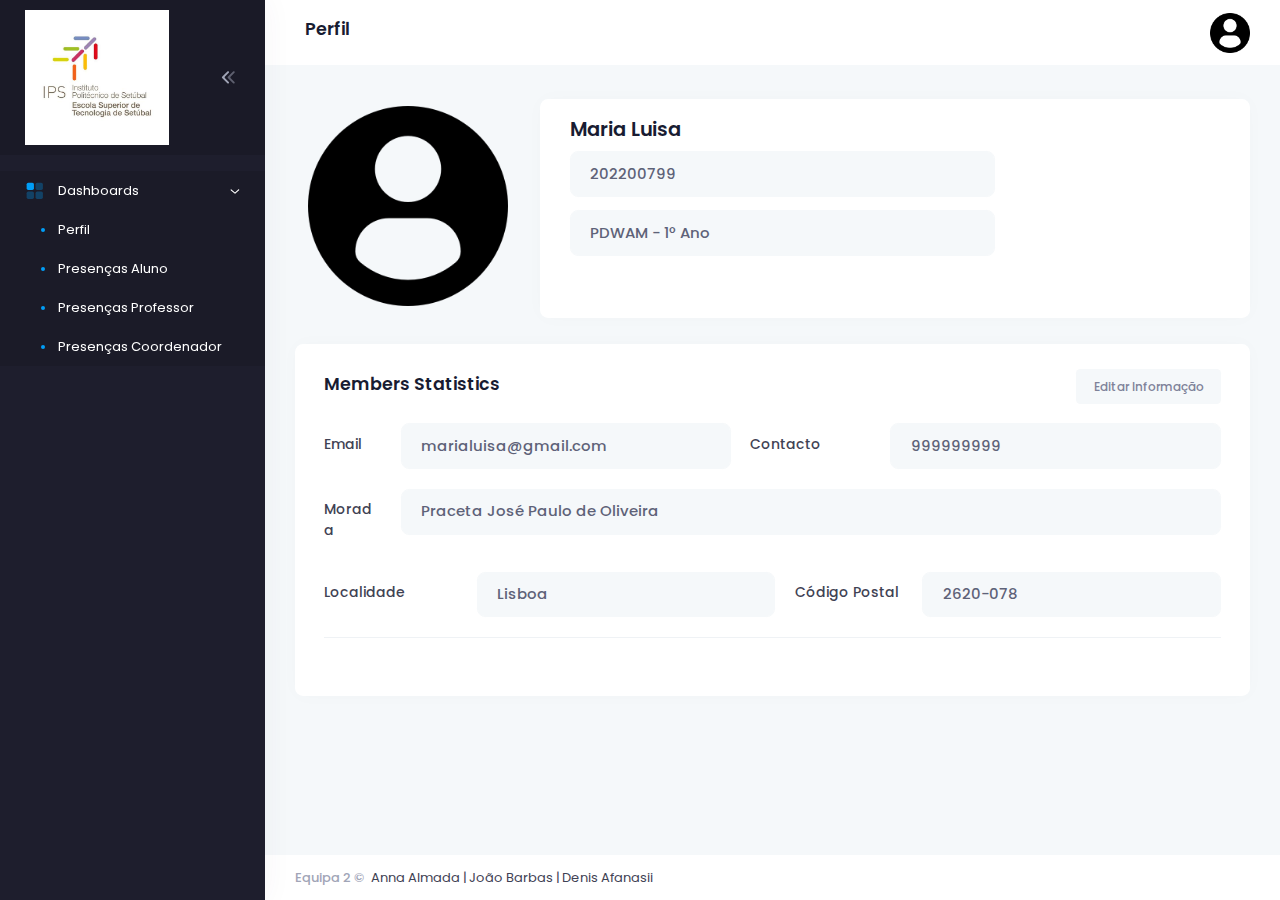
==== commit ed03439d: "ultimas mudancas frontend" ====
--- a/Projecto.IoT.Presencas/index.html
+++ b/Projecto.IoT.Presencas/index.html
@@ -160,7 +160,7 @@
                                 <div class="d-flex align-items-center ms-1 ms-lg-3" id="kt_header_user_menu_toggle">
                                     <!--begin::Menu wrapper-->
                                     <div class="cursor-pointer symbol symbol-30px symbol-md-40px" data-kt-menu-trigger="click" data-kt-menu-attach="parent" data-kt-menu-placement="bottom-end">
-                                        <img src="assets/media/avatars/300-1.jpg" alt="user">
+                                        <img src="assets/media/avatar.png" alt="user">
                                     </div>
                                     <!--begin::User account menu-->
                                     <div class="menu menu-sub menu-sub-dropdown menu-column menu-rounded menu-gray-800 menu-state-bg menu-state-primary fw-bold py-4 fs-6 w-275px" data-kt-menu="true" style="" data-popper-placement="bottom-end">
@@ -169,16 +169,15 @@
                                             <div class="menu-content d-flex align-items-center px-3">
                                                 <!--begin::Avatar-->
                                                 <div class="symbol symbol-50px me-5">
-                                                    <img alt="Logo" src="assets/media/avatars/300-1.jpg">
+                                                    <img alt="Logo" src="assets/media/avatar.png">
                                                 </div>
                                                 <!--end::Avatar-->
                                                 <!--begin::Username-->
                                                 <div class="d-flex flex-column">
                                                     <div class="fw-bolder d-flex align-items-center fs-5">
-                                                        Max Smith
-                                                        <span class="badge badge-light-success fw-bolder fs-8 px-2 py-1 ms-2">Pro</span>
+                                                        <a href="index.html" class="fw-bold text-black text-hover-primary fs-5">Maria Luisa</a>
                                                     </div>
-                                                    <a href="#" class="fw-bold text-muted text-hover-primary fs-7">max@kt.com</a>
+                                                    
                                                 </div>
                                                 <!--end::Username-->
                                             </div>
@@ -187,11 +186,11 @@
                                         <!--begin::Menu separator-->
                                         <div class="separator my-2"></div>
                                         <!--end::Menu separator-->
-                                        <!--begin::Menu item-->
+                                        <!--begin::Menu item
                                         <div class="menu-item px-5 my-1">
                                             <a href="../../demo1/dist/account/settings.html" class="menu-link px-5">Account Settings</a>
                                         </div>
-                                        <!--end::Menu item-->
+                                        end::Menu item-->
                                         <!--begin::Menu item-->
                                         <div class="menu-item px-5">
                                             <a href="login.html" class="menu-link px-5">Sign Out</a>
@@ -244,7 +243,7 @@
                                         <div class="d-flex align-items-center mb-7">
                                             <!--begin::Avatar-->
                                             <div class="symbol symbol-50px me-5">
-                                                <img style="width: 200px; height: 200px" src="assets/media/avatars/300-6.jpg" class="" alt="" />
+                                                <img style="width: 200px; height: 200px" src="assets/media/avatar.png" class="" alt="" />
                                             </div>
                                             <!--end::Avatar-->
                                         </div>
@@ -321,7 +320,7 @@
                                                         <div class="row">
                                                             <!--begin::Col-->
                                                             <div class="col-lg-5 fv-row fv-plugins-icon-container">
-                                                                <input type="text" disabled="disabled" disabled="disabled" name="nameuser" id="nomeuserid" class="form-control form-control-lg form-control-solid mb-3 mb-lg-0" value="marialuisa@gmail.com">
+                                                                <input type="text" disabled="disabled" name="nameuser" id="nomeuserid" class="form-control form-control-lg form-control-solid mb-3 mb-lg-0" value="marialuisa@gmail.com">
                                                             </div>
                                                             <!--end::Col-->
                                                             <!--begin::Label-->
